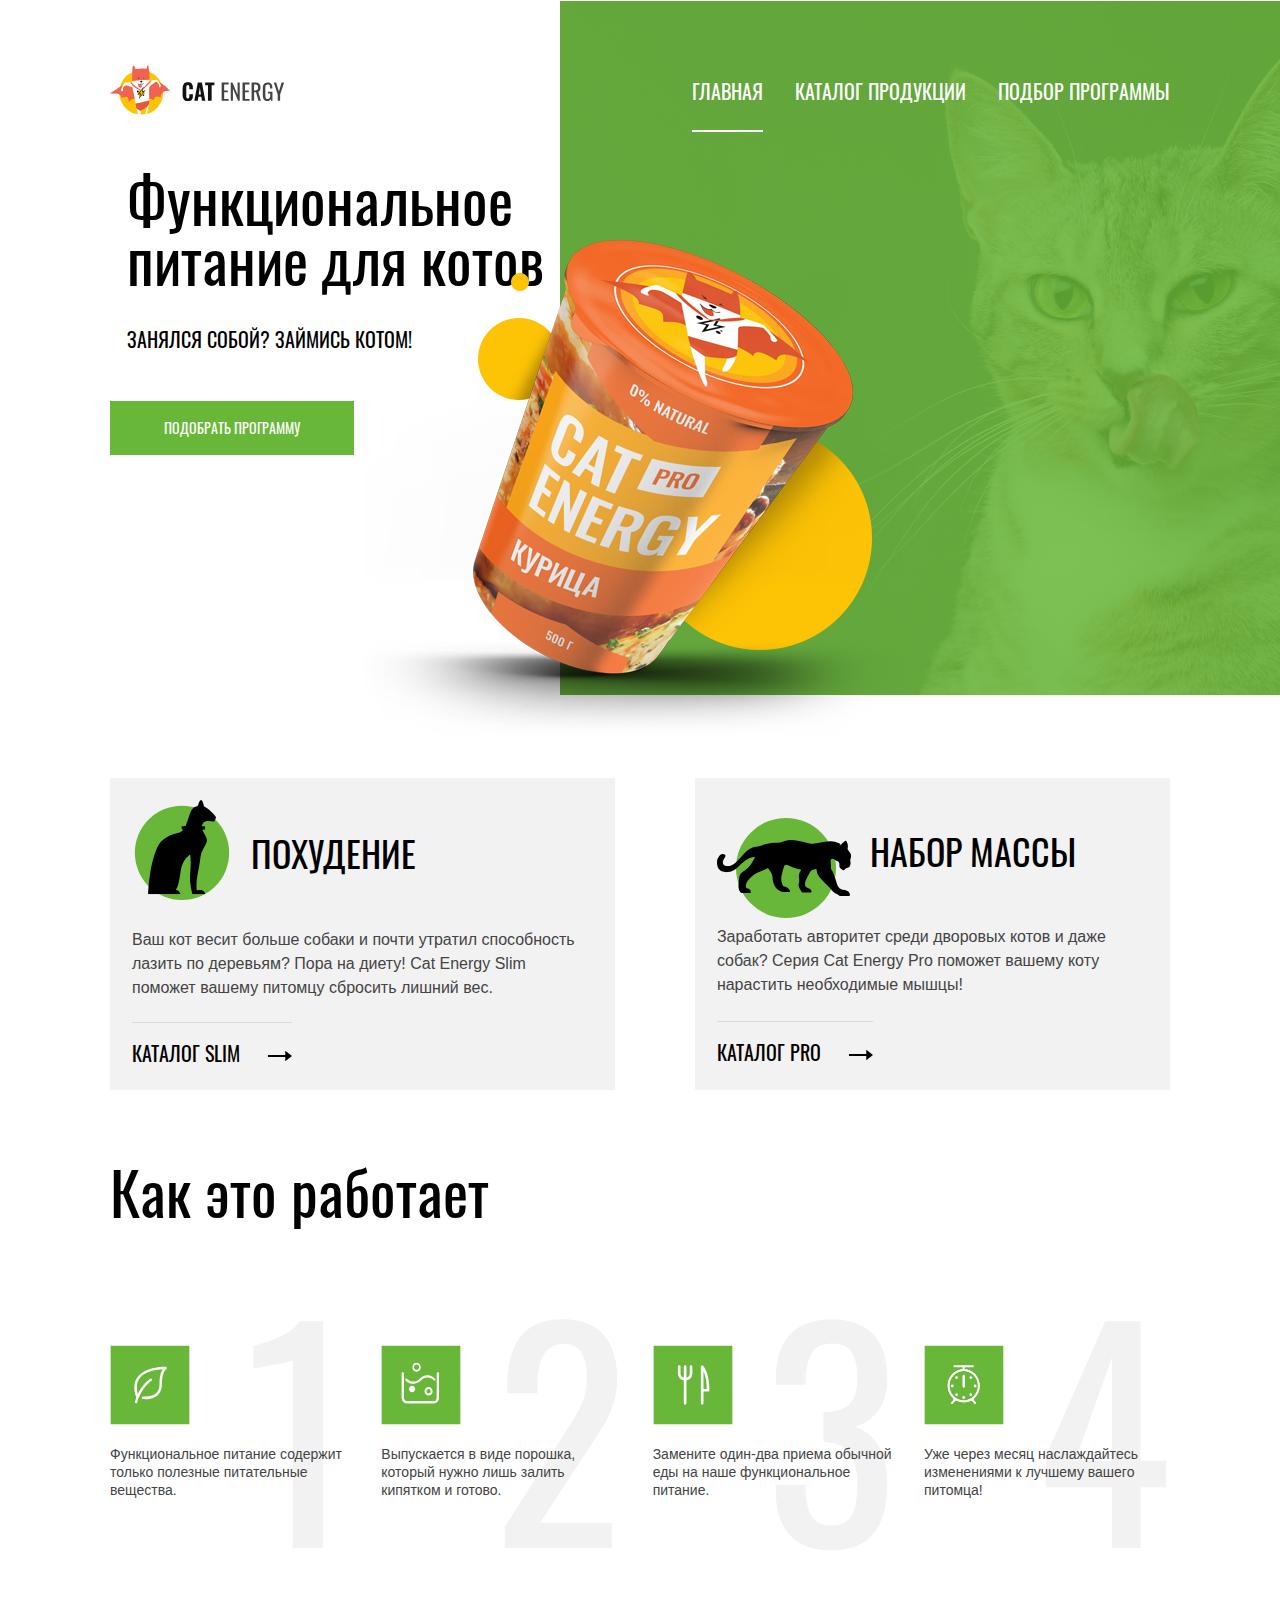
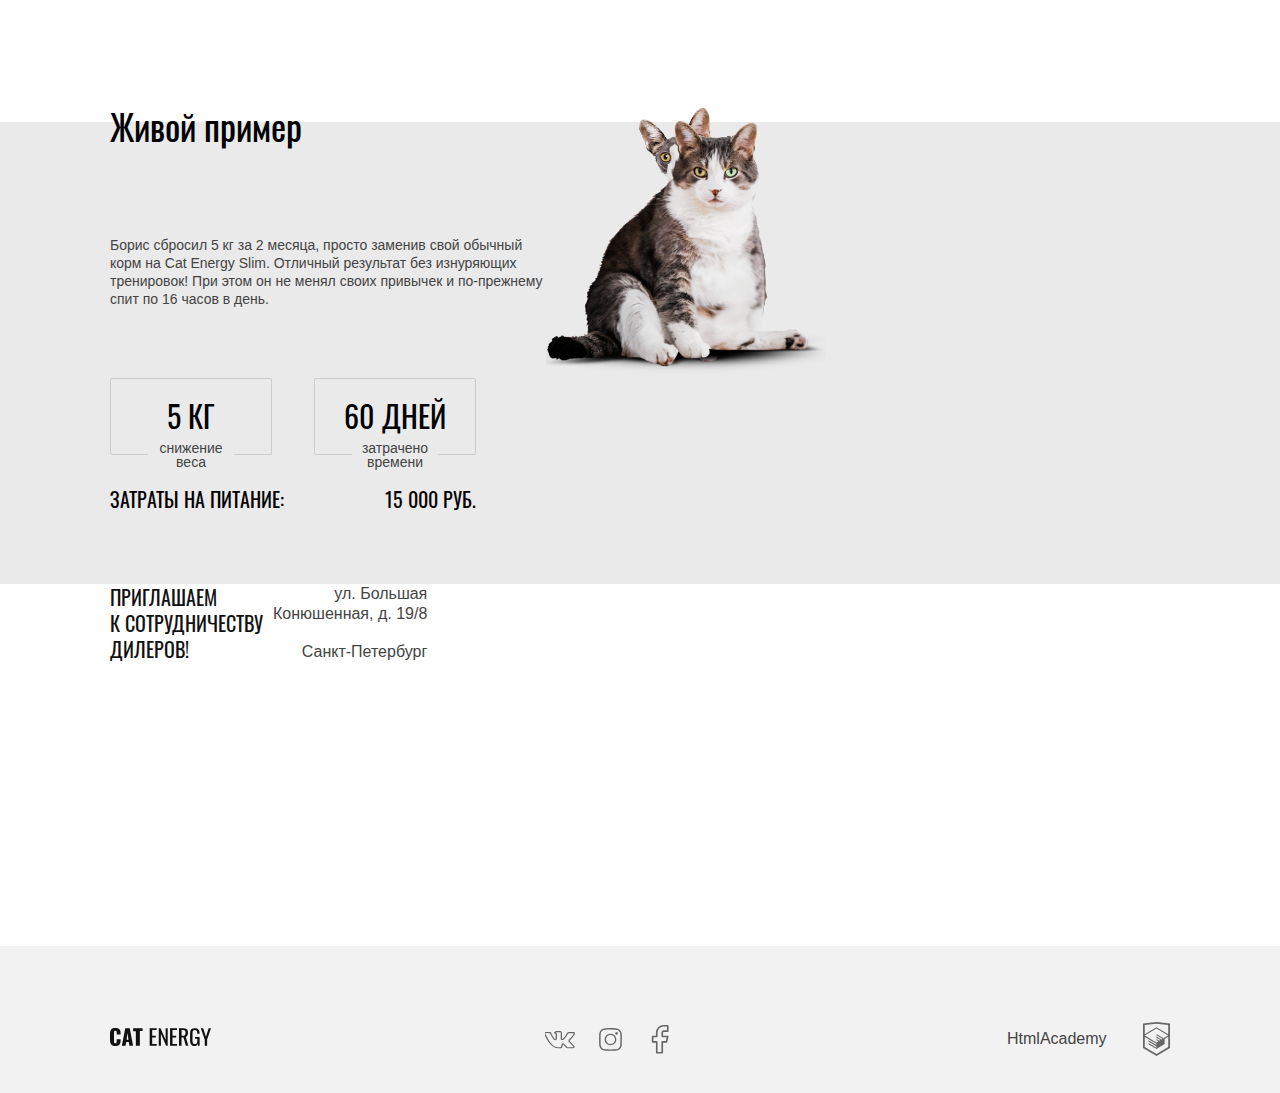
==== index.html @ 2cfa7ec4 "Deploying to gh-pages from @ Mi14ai1/1840617-cat-energy-24@6258a0193c54ea24b00092d7626a5c8c5e562db2 " ====
<!DOCTYPE html><html class="page" lang="ru"><head><meta charset="utf-8"><meta name="viewport" content="width=device-width,initial-scale=1"><title>Главная | Кэт энерджи | HTML Academy</title><link rel="stylesheet" href="./css/style.min.css"></head><body class="page__body"><div class="page__centerer"><header class="header"><nav class="navigation"><div class="navigation__logo-container"><a href="index.html" class="navigation__logo-link" aria-current="page"></a></div><button class="navigation__menu-button" type="button"><span class="visually-hidden">Кнопка вызова меню</span></button><ul class="navigation__list alternative-text-color"><li class="navigation__item"><a class="navigation__link" href="index.html" aria-current="page">Главная</a></li><li class="navigation__item"><a class="navigation__link" href="catalog.html">Каталог продукции</a></li><li class="navigation__item"><a class="navigation__link" href="form.html">Подбор программы</a></li></ul></nav></header></div><main class="main"><h1 class="page__title-hidden visually-hidden">Cat energy</h1><div class="page__centerer"><section class="promo background-promo"><div class="promo__text-container"><h2 class="promo__title">Функциональное<br>питание&nbsp;для&nbsp;котов</h2><p class="promo__text">Занялся собой? Займись котом!</p></div><div class="promo__image-container"><img src="img/promo-chicken.png" alt="Корм для котов со вкусом курицы" class="promo__image"></div><a href="#" class="promo__button button">Подобрать программу</a></section><section class="nutrition-programm"><div class="nutrition-programm__card nutrition-programm__card--slim"><h2 class="nutrition-programm__title">Похудение</h2><p class="nutrition-programm__text">Ваш кот весит больше собаки и&nbsp;почти утратил способность лазить по&nbsp;деревьям? Пора на&nbsp;диету! Cat Energy Slim поможет вашему питомцу сбросить лишний вес.</p><a href="#" class="nutrition-programm__link">Каталог slim</a></div><div class="nutrition-programm__card nutrition-programm__card--fat"><h2 class="nutrition-programm__title">Набор массы</h2><p class="nutrition-programm__text">Заработать авторитет среди дворовых котов и даже собак? Серия Cat Energy Pro поможет вашему коту нарастить необходимые мышцы!</p><a href="#" class="nutrition-programm__link">Каталог Pro</a></div></section><section class="description"><h2 class="description__title">Как это работает</h2><ol class="description__list"><li class="description__item description__item--feed"><p class="description__text">Функциональное питание содержит только полезные питательные вещества.</p></li><li class="description__item description__item--powder"><p class="description__text">Выпускается в&nbsp;виде порошка, который нужно лишь залить кипятком и&nbsp;готово.</p></li><li class="description__item description__item--eating"><p class="description__text">Замените один-два приема обычной еды на&nbsp;наше функциональное питание.</p></li><li class="description__item description__item--timer"><p class="description__text">Уже через месяц наслаждайтесь изменениями к&nbsp;лучшему вашего питомца!</p></li></ol></section></div><section class="example"><div class="page__centerer example__container"><div class="example__facts"><h2 class="example__title">Живой&nbsp;пример</h2><p class="example__text">Борис сбросил 5&nbsp;кг за&nbsp;2&nbsp;месяца, просто заменив свой обычный корм на&nbsp;Cat Energy Slim. Отличный результат без изнуряющих тренировок! При этом он&nbsp;не&nbsp;менял своих привычек и&nbsp;по-прежнему спит по&nbsp;16&nbsp;часов в&nbsp;день.</p><dl class="example__facts-list"><div class="example__item-container example__item-container--mass"><dt class="example__facts-item-explanation example__facts-item-explanation--mass"><span class="example__facts-item-explanation-text">снижение веса</span></dt><dd class="example__facts-item-fact example__facts-item-fact--mass">5 кг</dd></div><div class="example__item-container example__item-container--time"><dt class="example__facts-item-explanation example__facts-item-explanation--time"><span class="example__facts-item-explanation-text">затрачено времени</span></dt><dd class="example__facts-item-fact example__facts-item-fact--time">60 дней</dd></div><div class="example__item-container example__item-container--spending"><dt class="example__facts-item-explanation example__facts-item-explanation--spending">Затраты на&nbsp;питание:</dt><dd class="example__facts-item-fact example__facts-item-fact--spending">15&nbsp;000&nbsp;РУБ.</dd></div></dl></div><div class="slider"><div class="slider__images"><img src="img/cat-fat.png" alt="было" class="slider__image slider__image--was"> <img src="img/cat-skinny.png" alt="стало" class="slider__image slider__image--now"></div><div class="slider__controls-was-now" hidden><span class="slider__controls-text slider__controls-text--was">Было</span><div class="slider__progress"><div class="slider__progress-line"><button type="button" class="slider__button"><span class="visually-hidden">кнопка слайдера</span></button></div></div><span class="slider__controls-text slider__controls-text--now">Стало</span></div></div></div></section><section class="contacts"><div class="page__centerer"><h2 class="visually-hidden">Наш адрес</h2><div class="contacts__text"><p class="contacts__lead-text">приглашаем<br>к&nbsp;сотрудничеству<br>дилеров!</p><p class="contacts__adress">ул. Большая<br>Конюшенная, д. 19/8 <span class="contacts__adress-city">Санкт-Петербург</span></p></div><div class="contacts__map"></div></div></section></main><footer class="footer"><div class="page__centerer footer__container"><div class="footer__logo-container"><a href="index.html" class="footer__logo-link" aria-current="page"><img src="img/logo-words.svg" alt="" class="logo-words"></a></div><div class="social"><a class="social__link social__link--vk" href="https://vk.com/htmlacademy" target="_blank"><img class="social__image" src="../icons/sprite.svg#vkontakte" alt="Мы в Vk"> </a><a class="social__link social__link--instagram" href="https://instagram.com/htmlacademy/" target="_blank"><img class="social__image" src="../icons/sprite.svg#instagram" alt="Мы в instagram"> </a><a class="social__link social__link--facebook" href="https://facebook.com/htmlacademy" target="_blank"><img class="social__image" src="../icons/sprite.svg#facebook" alt="Мы в facebook"></a></div><div class="htmlacademy-logo"><a href="https://htmlacademy.ru/" target="_blank" class="htmlacademy-logo__link">HtmlAcademy</a></div></div></footer></body></html>
---- css/style.min.css ----
@font-face{font-family:"Oswald";font-style:normal;font-weight:400;font-display:swap;src:url(../fonts/oswaldregular.woff2) format("woff2"),url(../fonts/oswaldregular.woff) format("woff")}@font-face{font-family:"Oswald";font-style:normal;font-weight:500;font-display:swap;src:url(../fonts/oswaldmedium.woff2) format("woff2"),url(../fonts/oswaldmedium.woff) format("woff")}:root{--accent-font:"Oswald", "Impact", sans-serif;--main-font:"Arial", "Helvetica", sans-serif}.visually-hidden{position:absolute;transform:scale(0)}.page{font-family:var(--main-font)}.page__body{--scrollbar:calc(100vw - 100%);margin:0}.page__centerer{position:relative;--content-indent:calc(20px + (10vw - 32px) / 4.48);margin-inline:var(--content-indent) calc(var(--content-indent) - var(--scrollbar))}@media (max-width:767.9px){.page__centerer{--content-indent:calc(20px + (10vw - 32px) / 4.48)}}@media (min-width:768px) and (max-width:1279.9px){.page__centerer{--content-indent:30px}}@media (min-width:1280px){.page__centerer{box-sizing:border-box;--content-indent:auto;padding:0 110px;max-width:1440px;margin:0 auto}}.page__form-title{font-family:"Oswald",sans-serif;font-size:36px;line-height:36px;font-weight:400;color:#000;text-align:center;margin:0}@media (min-width:768px) and (max-width:1279.9px){.page__form-title{font-size:60px;line-height:60px;text-align:left}}@media (min-width:1280px){.page__form-title{font-size:60px;line-height:60px;text-align:left}}.button{font-family:var(--accent-font);width:-moz-fit-content;width:fit-content}.button--size_wide{width:100%}.header{position:relative;box-sizing:border-box}@media (max-width:767.9px){.header{background-color:var(--header-background-color-mobile)}}.navigation{display:flex;align-items:center;padding:10px 0}@media (min-width:768px) and (max-width:1279.9px){.navigation{display:flex;justify-content:space-between;flex-wrap:wrap;padding:19px 0 10px}}@media (min-width:1280px){.navigation{padding-top:53px}}.navigation__logo-container{flex:1 0 auto}.navigation__list{position:absolute;top:100%;left:0;color:var(--navigation-text-color);width:100%;flex-direction:column;display:none;list-style:none;margin:0;padding:0;z-index:1}@media (min-width:768px) and (max-width:1279.9px){.navigation__list{position:relative;display:flex;justify-content:space-between;flex-direction:row;max-width:440px}}@media (min-width:1280px){.navigation__list{position:relative;display:flex;justify-content:space-between;flex-direction:row;max-width:478px}}@media (max-width:767.9px){.navigation__logo-link::before{content:"";display:block;background-repeat:no-repeat;width:34px;height:38px;background-image:url(../img/logo-cat.svg)}}@media (min-width:768px) and (max-width:1279.9px){.navigation__logo-link::before{content:"";display:block;background-repeat:no-repeat;background-image:url(../img/cat-logo-tablet.svg);width:174px;height:52px}}@media (min-width:1280px){.navigation__logo-link::before{content:"";display:block;background-repeat:no-repeat;background-image:url(../img/cat-logo-tablet.svg);width:202px;height:59px}}@media (max-width:767.9px){.navigation__logo-link::after{content:"";display:block;width:101px;height:18px;background-image:url(../img/logo-words.svg)}}.navigation__logo-link{display:grid;grid-template-columns:1fr 2fr;box-sizing:border-box;align-items:center;flex-wrap:nowrap;text-decoration:none}@media (min-width:768px) and (max-width:1279.9px){.navigation__logo-link{display:flex;justify-content:space-between;max-width:174px}}@media (min-width:1280px){.navigation__logo-link{display:flex;justify-content:space-between;max-width:202px}}.navigation__menu-button{box-sizing:border-box;width:24px;height:18px;padding:0;margin:0;background-color:transparent;outline:0;border:0}@media (min-width:768px) and (max-width:1279.9px){.navigation__menu-button{display:none}}@media (min-width:1280px){.navigation__menu-button{display:none}}.navigation__menu-button::after,.navigation__menu-button:hover::after{content:url("data:image/svg+xml,%3Csvg width='24' height='18' viewBox='0 0 24 18' xmlns='http://www.w3.org/2000/svg'%3E%3Cpath stroke='%23000' stroke-width='1.5' d='M0 1.25h24M0 9.25h24M0 17.25h24'/%3E%3C/svg%3E");display:block;width:auto;height:auto;border:0;outline:0}.navigation__menu-button:hover+.navigation__list{display:block}.navigation__menu-button:hover::after{content:url("data:image/svg+xml,%3Csvg width='20' height='20' viewBox='0 0 20 20' fill='none' xmlns='http://www.w3.org/2000/svg'%3E%3Cpath transform='scale(.97098 1.0282) rotate(-45 24.51 7.237)' stroke='%23000' stroke-width='1.5' d='M0-.75h24.758'/%3E%3Cpath transform='matrix(.68659 .72705 -.68659 .72705 1 2)' stroke='%23000' stroke-width='1.5' d='M0-.75h24.758'/%3E%3C/svg%3E")}.navigation__item{box-sizing:border-box;background-color:#fff;border-top:1px solid;border-color:#e6e6e6;color:inherit}@media (min-width:1280px){.navigation__item{border-color:transparent;background-color:transparent}}@media (min-width:768px) and (max-width:1279.9px){.navigation__item{border-color:transparent;background-color:transparent}}@media (min-width:767.9px){.navigation__item [aria-current=page]{border-bottom:2px solid var(--menu-line-color)}}.navigation__link{display:block;font-family:"Oswald",sans-serif;font-size:20px;line-height:20px;font-weight:500;text-transform:uppercase;text-align:center;text-decoration:none;color:inherit;padding-top:22px;padding-bottom:24px}@media (min-width:768px) and (max-width:1279.9px){.navigation__link{font-size:18px;line-height:24px;font-weight:400}}@media (min-width:1280px){.navigation__link{font-size:20px;line-height:30px;font-weight:400}}.promo{position:relative;display:flex;flex-direction:column;box-sizing:border-box;text-align:center;padding-top:27px;min-height:420px}@media (min-width:768px) and (max-width:1279.9px){.promo{min-height:790px;padding-top:40px}}@media (min-width:1280px){.promo{gap:52px;text-align:left;color:#000;height:100%;min-height:636px;padding-bottom:82px;margin:0}}.promo__text-container{display:flex;flex-direction:column;gap:25px;padding:0 17px}@media (min-width:768px) and (max-width:1279.9px){.promo__text-container{gap:41px}}@media (min-width:1280px){.promo__text-container{gap:40px}}.promo__title{font-family:"Oswald",sans-serif;font-size:36px;line-height:36px;font-weight:400;color:#fff;margin:0}@media (min-width:768px) and (max-width:1279.9px){.promo__title{font-size:60px;line-height:60px;text-align:start;color:#000}}@media (min-width:1280px){.promo__title{font-size:60px;line-height:60px;text-align:start;color:#000}}.promo__text{font-family:"Oswald",sans-serif;font-size:14px;line-height:14px;font-weight:400;text-transform:uppercase;color:#fff;margin:0}@media (min-width:768px) and (max-width:1279.9px){.promo__text{font-size:20px;line-height:20px;text-align:start;color:#000}}@media (min-width:1280px){.promo__text{font-size:20px;line-height:20px;text-align:start;color:#000}}.promo__image-container{position:absolute;bottom:40px;left:50%;width:280px;transform:translateX(-50%);z-index:0}@media (min-width:768px) and (max-width:1279.9px){.promo__image-container{width:709px}}@media (min-width:1280px){.promo__image-container{width:552px}}.promo__image{display:block;width:100%;height:100%}.promo__button{position:absolute;bottom:0;display:block;box-sizing:border-box;font-family:"Oswald",sans-serif;font-size:14px;line-height:18px;font-weight:400;text-decoration:none;text-transform:uppercase;color:var(--button-text-color);width:100%;padding:7px;background-color:var(--button-color)}@media (min-width:768px) and (max-width:1279.9px){.promo__button{display:flex;justify-content:center;align-items:center;font-size:20px;line-height:20px;max-width:244px;min-height:54px;padding:0;top:270px;left:120px;bottom:100%}}@media (min-width:1280px){.promo__button{position:relative;display:flex;justify-content:center;align-items:center;max-width:244px;min-height:54px;padding:0}}@media (max-width:1280px){.footer{background-color:var(--footer-background-color)}}.footer__container{display:flex;flex-direction:column;justify-content:space-between;min-height:236px;padding-top:39px}@media (min-width:767.9px){.footer__container{flex-direction:row;align-items:center;flex-wrap:nowrap;min-height:147px}}@media (min-width:1280px){.footer__container{background-color:var(--footer-background-color)}}.footer__logo-container{align-self:center;flex-grow:1}@media (min-width:767.9px){.footer__logo-container{flex-grow:0}}.nutrition-programm{display:flex;flex-direction:column;gap:20px;padding-bottom:20px}@media (min-width:768px) and (max-width:1279.9px){.nutrition-programm{padding-bottom:49px}}@media (min-width:1280px){.nutrition-programm{display:flex;flex-direction:row;gap:80px;padding-bottom:71px}}.nutrition-programm__card{display:flex;flex-wrap:wrap;column-gap:19px;row-gap:22px;align-items:center;box-sizing:border-box;background-color:#f2f2f2;padding:22px}@media (min-width:768px) and (max-width:1279.9px){.nutrition-programm__card{display:grid;grid-template-columns:1fr 270px}}@media (min-width:1280px){.nutrition-programm__card{max-width:570px;margin:0}}.nutrition-programm__card--slim::before{content:url(../icons/sprite.svg#cat-slim);display:block;width:50px;height:53px}@media (min-width:768px) and (max-width:1279.9px){.nutrition-programm__card--slim::before{grid-area:1/2/3/3;justify-self:center;width:200px;height:211px}}@media (min-width:1280px){.nutrition-programm__card--slim::before{width:100px;height:106px}}.nutrition-programm__card--fat::before{content:url(../icons/sprite.svg#cat-muscle);display:block;width:67px;height:50px}@media (min-width:768px) and (max-width:1279.9px){.nutrition-programm__card--fat::before{grid-area:1/2/3/3;justify-self:center;width:268px;height:200px}}@media (min-width:1280px){.nutrition-programm__card--fat::before{width:134px;height:100px}}.nutrition-programm__title{font-family:"Oswald",sans-serif;font-size:24px;line-height:37px;font-weight:400;color:#000;text-transform:uppercase;text-align:center;margin:0}@media (min-width:768px) and (max-width:1279.9px){.nutrition-programm__title{font-size:36px;line-height:36px;text-align:start}}@media (min-width:1280px){.nutrition-programm__title{font-size:36px;line-height:36px;text-align:start}}.nutrition-programm__text{font-family:"Arial",sans-serif;font-size:14px;line-height:18px;font-weight:400;color:var(--base-font-color);margin:0}@media (min-width:768px) and (max-width:1279.9px){.nutrition-programm__text{font-size:16px;line-height:24px;text-align:start}}@media (min-width:1280px){.nutrition-programm__text{font-size:16px;line-height:24px;text-align:start}}.nutrition-programm__link{display:block;font-family:"Oswald",sans-serif;font-size:16px;line-height:16px;font-weight:400;color:#000;text-transform:uppercase;text-decoration:none;border-top:1px solid #d9d9d9;padding-top:15px}@media (min-width:768px) and (max-width:1279.9px){.nutrition-programm__link{font-size:20px;line-height:30px;text-align:start}}@media (min-width:1280px){.nutrition-programm__link{font-size:20px;line-height:30px;text-align:start}}.nutrition-programm__link::after{content:url("data:image/svg+xml,%3Csvg width='24' height='12' viewBox='0 0 24 12' fill='none' xmlns='http://www.w3.org/2000/svg'%3E%3Cline y1='6' x2='18' y2='6' stroke='black' stroke-width='2'/%3E%3Cpath d='M24 6L17.25 11.1962L17.25 0.803848L24 6Z' fill='black'/%3E%3C/svg%3E%0A");display:inline-block;width:24px;height:12px;margin-left:15px}@media (min-width:768px) and (max-width:1279.9px){.nutrition-programm__link::after{margin-left:25px}}@media (min-width:1280px){.nutrition-programm__link::after{margin-left:28px}}.description{padding-bottom:49px}@media (min-width:768px) and (max-width:1279.9px){.description{padding-bottom:60px;border-bottom:1px solid var(--line-after-description-color)}}.description__title{font-family:"Oswald",sans-serif;font-size:36px;line-height:40px;font-weight:400;color:#000;text-align:start;margin:0 0 40px}@media (min-width:767.9px){.description__title{margin-bottom:61px;font-size:60px;line-height:60px}}.description__item{position:relative;display:flex;align-items:center;gap:20px}@media (min-width:767.9px){.description__item{flex-direction:column;align-items:start;justify-content:center;min-height:280px}}@media (min-width:768px) and (max-width:1279.9px){.description__item{max-width:197px}}@media (min-width:1280px){.description__item{max-width:246px}}.description__item::before{content:"";display:block;flex-shrink:0;width:60px;height:60px;background-repeat:no-repeat;background-size:cover}@media (min-width:767.9px){.description__item::before{width:80px;height:80px}}.description__item--feed::before{background-image:url(../icons/sprite.svg#nutrients)}.description__item--powder::before{background-image:url(../icons/sprite.svg#powder)}.description__item--eating::before{background-image:url(../icons/sprite.svg#eating)}.description__item--timer::before{background-image:url(../icons/sprite.svg#timer)}.description__text{font-family:"Arial",sans-serif;font-size:14px;line-height:18px;margin:0;color:var(--base-font-color)}@media (min-width:768px) and (max-width:1279.9px){.description__text{font-size:16px;line-height:24px}}.description__list{display:flex;flex-direction:column;gap:20px;margin:0;padding:0;list-style:none;counter-reset:section}@media (min-width:768px) and (max-width:1279.9px){.description__list{flex-direction:row;flex-wrap:wrap;column-gap:137px;row-gap:90px}}@media (min-width:1280px){.description__list{flex-direction:row;flex-wrap:wrap;justify-content:space-between}}@media (min-width:767.9px){.description__item::after{counter-increment:section;content:counter(section);position:absolute;z-index:-1;right:0;bottom:0;font-family:"Oswald",sans-serif;font-size:280px;line-height:280px;font-weight:400;color:var(--description-numders-color)}}.example{position:relative;padding-top:25px}.example::after{content:"";display:block;position:absolute;bottom:0;left:0;z-index:-1;width:100%;height:100%}@media (max-width:1280px){.example::after{background-color:var(--example-background-color)}}@media (min-width:767.9px){.example::after{height:462px}}.example__container::after{content:"";display:block;position:absolute;bottom:0;left:0;z-index:-1;width:100%;height:100%}@media (min-width:1280px){.example__container::after{background-color:var(--example-background-color)}}@media (min-width:767.9px){.example__container::after{height:462px}}.example__container{display:flex;flex-direction:column}@media (min-width:1280px){.example__container{flex-direction:row;padding-top:70px}}.example__facts{display:flex;flex-direction:column;gap:20px}@media (min-width:768px) and (max-width:1279.9px){.example__facts{gap:54px}}@media (min-width:1280px){.example__facts{gap:70px;max-width:436px;margin-bottom:75px}}.example__title{font-family:"Oswald",serif;font-weight:400;font-size:36px;line-height:40px;color:#000;padding-bottom:20px;margin:0}.example__text{font-family:"Arial",serif;font-weight:400;font-size:14px;line-height:18px;color:var(--base-font-color);margin:0}.example__facts-list{display:grid;grid-template-columns:1fr 1fr;row-gap:34px;margin:0}@media (min-width:768px) and (max-width:1279.9px){.example__facts-list{display:flex;column-gap:42px;row-gap:9px}}@media (min-width:1280px){.example__facts-list{max-width:366px}}.example__item-container{position:relative;display:flex;justify-content:center}@media (min-width:1280px){.example__item-container--mass{justify-self:start}.example__item-container--time{justify-self:end}}.example__item-container--spending{grid-column:1/-1}@media (min-width:768px) and (max-width:1279.9px){.example__item-container--spending{display:flex;flex-direction:column;flex-grow:1}}@media (min-width:1280px){.example__item-container--spending{display:flex;flex-direction:row;justify-content:space-between}}.example__facts-item-fact{font-family:"Oswald",sans-serif;font-size:24px;line-height:24px;color:#000;text-transform:uppercase;margin:0}@media (min-width:767.9px){.example__facts-item-fact{font-size:30px;line-height:37px}}.example__facts-item-explanation{position:relative;box-sizing:border-box;font-family:"Arial",sans-serif;font-size:12px;line-height:12px;color:var(--base-font-color);text-transform:lowercase;white-space:pre-wrap;text-align:center;margin:0}@media (min-width:767.9px){.example__facts-item-explanation{font-size:14px;line-height:14px}}.example__facts-item-explanation-text{position:absolute;display:inline-block;width:80px;padding:3px;background-color:var(--explanation-text-bgcolor);bottom:0;transform:translate(-50%,50%)}@media (min-width:768px) and (max-width:1279.9px){.example__facts-item-explanation-text{background-color:var(--explanation-middle-text-bgcolor)}}.example__facts-item-fact--mass,.example__facts-item-fact--time{position:absolute;top:0;transform:translateY(50%)}.example__facts-item-explanation--mass::before,.example__facts-item-explanation--time::before{content:"";display:block;width:124px;height:56px;border-radius:2px;box-shadow:inset 0 0 0 1px var(--fact-border-color)}@media (min-width:767.9px){.example__facts-item-explanation--mass::before,.example__facts-item-explanation--time::before{width:162px;height:77px}}.example__facts-item-explanation--spending,.example__facts-item-fact--spending{font-family:"Oswald",sans-serif;font-size:14px;line-height:20px;color:#000;text-transform:uppercase}@media (min-width:767.9px){.example__facts-item-explanation--spending,.example__facts-item-fact--spending{font-size:20px}}@media (min-width:768px) and (max-width:1279.9px){.example__facts-item-explanation--spending,.example__facts-item-fact--spending{text-align:end}}.slider{max-width:280px}.slider__images{position:relative}.slider__image{left:0;width:100%}.slider__image--was{position:absolute;bottom:0;left:0;z-index:1;height:100%;width:100%;object-fit:cover;object-position:33%}.contacts{position:relative}.contacts__text{display:flex;justify-content:space-between}@media (min-width:1280px){.contacts__text{position:absolute;max-width:565px}}.contacts__adress{font-family:"Arial",sans-serif;font-size:14px;line-height:20px;color:var(--base-font-color);margin:0}@media (min-width:767.9px){.contacts__adress{display:flex;flex-direction:column;justify-content:space-between;font-size:16px;line-height:20px;text-align:right}}.contacts__lead-text{font-family:"Oswald",sans-serif;font-size:16px;line-height:20px;color:#111;text-transform:uppercase;margin:0;padding-right:10px}@media (min-width:767.9px){.contacts__lead-text{font-size:20px;line-height:26px}}.contacts__map{min-height:362px}@media (min-width:768px) and (max-width:1279.9px){.contacts__map{min-height:400px}}.products-list{display:grid;grid-template-columns:repeat(auto-fill,minmax(245px,1fr));column-gap:40px;row-gap:25px;padding:41px 0 0;margin:0;list-style:none}@media (min-width:767.9px){.products-list{padding-top:165px}}@media (min-width:768px) and (max-width:1279.9px){.products-list{column-gap:60px}}@media (min-width:1280px){.products-list{column-gap:80px}}.show-more{position:relative;display:flex;flex-direction:column;justify-content:space-between;font-family:"Oswald",sans-serif;font-weight:400;text-align:center;padding:78px 0 25px;border-top:1px solid #ebebeb}@media (min-width:767.9px){.show-more{border:1px solid #f2f2f2}}@media (min-width:768px) and (max-width:1279.9px){.show-more{box-sizing:border-box;width:100%;max-width:324px;min-height:429px;padding:161px 30px 41px}}@media (min-width:1280px){.show-more{max-width:245px}}.show-more__important-text{font-size:16px;line-height:20px;color:#111;margin:0}.show-more__regular-text{flex-grow:1;font-family:"Arial",sans-serif;font-size:12px;line-height:16px;color:var(--base-font-color);margin:0}.show-more__button{display:block;font-size:16px;line-height:20px;color:var(--base-font-color);text-decoration:none;text-transform:uppercase;background-color:#f2f2f2;padding:10px;margin:0}.show-more::before{content:url("data:image/svg+xml,%3Csvg width='30' height='30' viewBox='0 0 30 30' fill='none' xmlns='http://www.w3.org/2000/svg'%3E%3Cpath stroke='%23D3D3D3' stroke-width='2' d='M15 0v30M30 15H0'/%3E%3C/svg%3E");position:absolute;top:0;left:50%;transform:translate(-50%,50%);display:block;width:30px;height:30px}@media (min-width:768px) and (max-width:1279.9px){.show-more::before{width:60px;height:60px}}.additional{--line-color:#68b738}@media (max-width:767.9px){.additional{border-top:1px solid #ebebeb}}@media (min-width:1280px){.additional{display:grid;grid-template-columns:1fr 245px;gap:79px;align-items:center}}.additional__products-list{display:flex;flex-direction:column;margin:0;list-style:none;padding:0}@media (min-width:1280px){.additional__products-list{flex-grow:1}}.additional__title{display:flex;align-items:center;font-family:"Oswald",sans-serif;font-size:24px;line-height:24px;font-weight:400;text-align:left;white-space:nowrap;margin:0}@media (min-width:768px) and (max-width:1279.9px){.additional__title{position:relative;margin-left:0;padding-left:67px}}@media (min-width:1280px){.additional__title{grid-column:1/-1}}.additional__title::after{content:"";display:block;width:100%;height:2px;background-color:var(--line-color);margin-left:22px}@media (min-width:768px) and (max-width:1279.9px){.additional__title::after{margin-left:35px}}@media (min-width:1280px){.additional__title::after{margin-left:35px}}.additional__title::before{content:"";display:block;width:0;height:0;background-color:var(--line-color);margin-right:0}@media (min-width:768px) and (max-width:1279.9px){.additional__title::before{height:2px;width:30px;margin-right:37px}}@media (min-width:1280px){.additional__title::before{height:2px;width:70px;margin-right:40px}}.additional__item{display:grid;grid-template-columns:repeat(2,1fr);align-items:center;gap:38px;padding-top:13px;border-top:1px solid #cdcdcd}@media (min-width:1280px){.additional__item{grid-template-columns:repeat(4,1fr);padding-top:15px;padding-bottom:17px}}.additional__item:last-child{border-bottom:1px solid #cdcdcd}.additional__item-name{grid-column:1/-1;font-family:"Oswald",sans-serif;font-size:16px;line-height:16px;text-transform:uppercase;text-align:start;color:#222}@media (min-width:1280px){.additional__item-name{grid-column:1/2;margin:0}}.additional__item-price,.additional__item-unit{font-family:"Arial",sans-serif;font-size:14px;line-height:14px;color:var(--base-font-color)}@media (min-width:1280px){.additional__item-price,.additional__item-unit{margin:0}}.additional__item-price{text-align:right}.additional__item-order-button{grid-column:1/-1;font-family:"Oswald",sans-serif;font-size:16px;line-height:20px;text-transform:uppercase;color:var(--button-text-color);text-decoration:none;text-align:center;padding:10px;background-color:var(--button-color)}@media (min-width:1280px){.additional__item-order-button{grid-column:4/5;margin:0}}.ad{position:relative;display:flex;flex-direction:column;justify-content:end;box-sizing:border-box;background:url(../img/gift.jpg);background-size:cover;height:290px;padding:0 25px 43px}@media (min-width:490px){.ad{flex-direction:row;align-items:center;padding-right:124px}}@media (min-width:1280px){.ad{flex-direction:column;padding:0 10px 43px}}.ad::before{content:url("data:image/svg+xml,%3Csvg xmlns='http://www.w3.org/2000/svg' width='78' height='80' viewBox='0 0 78 80' fill='none'%3E%3Cpath d='M64.016 34.713H14.03c-1.754 0-3.182-1.418-3.182-3.16v-9.469c0-1.742 1.428-3.16 3.182-3.16h49.984c1.754 0 3.18 1.418 3.18 3.16v9.469c0 1.742-1.426 3.16-3.18 3.16ZM14.03 21.346a.751.751 0 0 0-.744.738v9.469c0 .407.334.738.744.738h49.984c.41 0 .743-.331.743-.738v-9.469a.75.75 0 0 0-.743-.738H14.03Z' fill='%23fff'/%3E%3Cpath d='M57.045 67.149H20.999c-3.377 0-6.125-2.73-6.125-6.086V33.502c0-.669.546-1.212 1.219-1.212s1.219.543 1.219 1.212v27.56c0 2.021 1.654 3.665 3.687 3.665h36.046c2.032 0 3.686-1.644 3.686-3.664V33.502c0-.669.546-1.212 1.219-1.212.672 0 1.218.543 1.218 1.212v27.56c0 3.357-2.747 6.087-6.123 6.087Z' fill='%23fff'/%3E%3Cpath d='M39.023 67.149a1.215 1.215 0 0 1-1.22-1.211V33.502c0-.669.547-1.212 1.22-1.212.672 0 1.218.543 1.218 1.212v32.435c0 .67-.545 1.212-1.218 1.212ZM23.811 21.341c-3.814-2.054-5.238-6.808-3.173-10.6 2.064-3.789 6.848-5.204 10.665-3.154 5.814 3.13 8.954 11.86 9.084 12.23l-2.3.804c-.029-.083-2.961-8.222-7.944-10.904-2.635-1.415-5.937-.438-7.36 2.177-1.426 2.618-.444 5.9 2.19 7.318l-1.162 2.13Z' fill='%23fff'/%3E%3Cpath d='m54.231 21.341-1.16-2.13a5.376 5.376 0 0 0 2.622-3.207 5.327 5.327 0 0 0-.431-4.109 5.382 5.382 0 0 0-3.226-2.604 5.426 5.426 0 0 0-4.134.426c-4.982 2.682-7.915 10.82-7.944 10.903l-2.3-.803c.131-.37 3.27-9.101 9.084-12.23a7.859 7.859 0 0 1 5.99-.617 7.8 7.8 0 0 1 4.674 3.771 7.72 7.72 0 0 1 .623 5.953 7.788 7.788 0 0 1-3.798 4.647ZM61.95 50.931H16.093a1.215 1.215 0 0 1-1.219-1.21c0-.67.546-1.212 1.219-1.212H61.95c.672 0 1.218.543 1.218 1.211 0 .669-.545 1.211-1.218 1.211Z' fill='%23fff'/%3E%3C/svg%3E");position:absolute;top:0;left:50%;transform:translate(-50%,50%);display:block;width:78px;height:80px}@media (min-width:768px) and (max-width:1279.9px){.ad::before{top:50%;left:0;transform:translate(100%,-50%)}}@media (min-width:1280px){.ad::before{top:0;left:50%;transform:translate(-50%,50%)}}.ad__text{font-family:"Arial",sans-serif;font-size:16px;line-height:20px;color:#fff;text-align:center;margin:0}@media (min-width:768px) and (max-width:1279.9px){.ad__text{text-align:start}}@media (min-width:1280px){.ad__text{text-align:center}}.form-cat-program{display:flex;flex-direction:column;gap:26px;padding:39px 0 0;--mark-border-color:#cdcdcd}@media (min-width:1280px){.form-cat-program{display:grid;grid-template-columns:1fr 1fr;column-gap:61px;row-gap:61px}}.form-cat-program__button{font-family:"Oswald",sans-serif;font-size:16px;line-height:20px;font-weight:400;text-transform:uppercase;color:var(--button-text-color);border:0;padding:10px;background-color:var(--button-color);max-width:558px}.form-cat-program__comment{box-sizing:border-box;width:100%;min-height:150px;padding:10px 19px;border:1px solid var(--input-border-color)}.form-cat-program__comment::placeholder{font-family:"Oswald",sans-serif;font-size:16px;line-height:18px;font-weight:400;color:var(--base-font-color);text-transform:uppercase}.request-to-user{font-family:"Oswald",sans-serif;font-size:14px;line-height:18px;font-weight:400;color:#000;margin:0}@media (min-width:768px) and (max-width:1279.9px){.request-to-user{font-size:20px;line-height:30px}}.product-card{display:grid;grid-template-columns:1fr 1fr;row-gap:13px;padding:19px 0;border-top:1px solid #ebebeb}@media (min-width:767.9px){.product-card{position:relative;display:flex;flex-direction:column;box-sizing:border-box;width:100%;min-height:430px;row-gap:33px}}@media (min-width:768px) and (max-width:1279.9px){.product-card{max-width:324px;padding:161px 36px 39px;border:0;background-color:#f2f2f2}}@media (min-width:1280px){.product-card{max-width:245px;padding:161px 36px 39px;border:0;background-color:#f2f2f2}}@media (min-width:768px) and (max-width:1279.9px){.product-card__item-name,.product-card__item-value{font-size:16px;padding:9px 0;border-bottom:1px solid #cdcdcd}}@media (min-width:1280px){.product-card__item-name,.product-card__item-value{font-size:16px;padding:9px 0;border-bottom:1px solid #cdcdcd}}.product-card__text{display:grid;grid-template-columns:1fr 1fr;align-items:center;font-family:"Arial",sans-serif;font-size:12px;line-height:16px;color:var(--base-font-color)}.product-card__button{grid-column:1/-1;box-sizing:border-box;font-family:"Oswald",sans-serif;font-size:16px;line-height:20px;text-transform:uppercase;color:var(--button-text-color);text-decoration:none;text-align:center;align-self:end;min-height:40px;width:100%;background-color:var(--button-color);padding:10px}.product-card__item-value{text-align:right}.product-card__title{grid-column:1/-1;font-family:"Oswald",sans-serif;font-size:16px;font-weight:400;line-height:20px;text-align:left;text-transform:uppercase;color:#222}@media (max-width:767.9px){.product-card__title{padding-right:60px}}@media (min-width:768px) and (max-width:1279.9px){.product-card__title{font-size:20px;line-height:24px;text-align:center;color:#222;padding:0 40px}}@media (min-width:1280px){.product-card__title{font-size:20px;line-height:24px;text-align:center;color:#222;padding:0 10px}}.product-card:first-child{border-top:transparent}.product-card__image{display:block;width:140px;height:100%;object-fit:contain}@media (min-width:768px) and (max-width:1279.9px){.product-card__image{position:absolute;bottom:100%;left:50%;transform:translate(-50%,50%);width:168px;height:200px}}@media (min-width:1280px){.product-card__image{position:absolute;bottom:100%;left:50%;transform:translate(-50%,50%);width:168px;height:200px}}.inputs-group{display:flex;flex-direction:column;flex-wrap:wrap;gap:20px;box-sizing:border-box;margin:0;padding:0;border:0}@media (min-width:768px) and (max-width:1279.9px){.inputs-group{width:100%}.inputs-group.inputs-group--type_contacts{border:transparent}}@media (min-width:1280px){.inputs-group.inputs-group--type_contacts{grid-column:1/-1;flex-direction:row;justify-content:space-between;gap:78px}}.inputs-group.inputs-group--type_program{position:relative;margin:0}@media (min-width:767.9px){.inputs-group.inputs-group--type_program{border:1px solid var(--input-border-color);padding-left:28px}}@media (min-width:768px) and (max-width:1279.9px){.inputs-group.inputs-group--type_program{grid-column:1/-1}}@media (min-width:1280px){.inputs-group.inputs-group--type_program{grid-column:2/3}}@media (min-width:768px) and (max-width:1279.9px){.inputs-group.inputs-group--type_additionals{display:grid;grid-template-columns:1fr 1fr;row-gap:32px;border:transparent}}@media (min-width:1280px){.inputs-group.inputs-group--type_additionals{grid-column:1/-1;display:flex;flex-direction:row;justify-content:space-between}}@media (min-width:768px) and (max-width:1279.9px){.inputs-group.inputs-group--type_cat{border-color:transparent}}@media (min-width:1280px){.inputs-group.inputs-group--type_cat{grid-column:1/2}}.inputs-group__input-label--email,.inputs-group__input-label--phone{position:relative}.inputs-group__input-label--email::after,.inputs-group__input-label--phone::after{content:"";position:absolute;right:20px;display:block;width:18px;height:13px;background-image:url("data:image/svg+xml,%3Csvg width='19' height='14' viewBox='0 0 19 14' fill='none' xmlns='http://www.w3.org/2000/svg'%3E%3Cpath stroke='%23222' stroke-width='1.3' d='M1.19 6v8M18.19 6v8M.54 13.35h18M.54 1.35h18M17.89 3.182 9.54 9.677 1.19 3.182V1.65h16.7v1.532Z'/%3E%3C/svg%3E");background-repeat:no-repeat;background-position:50% 50%}.inputs-group__input-label--phone::after{width:20px;height:20px;background-image:url("data:image/svg+xml,%3Csvg width='20' height='20' viewBox='0 0 20 20' fill='none' xmlns='http://www.w3.org/2000/svg'%3E%3Cg clip-path='url(%23a)' fill='%23000'%3E%3Cpath d='M17.756 9.4H9.618v1.2h8.138l-2.01 2.1.861.9 2.968-3.1a.772.772 0 0 0 0-.9l-2.968-3.1-.861.9 2.01 2ZM8.374 19.4v-6.2a.663.663 0 0 0-.18-.411.611.611 0 0 0-.395-.189H3.587c.005.317.127.619.342.843.214.224.503.352.806.357H7.13v5H3.587a1.645 1.645 0 0 1-.669-.095 1.7 1.7 0 0 1-.581-.357 1.785 1.785 0 0 1-.405-.565 1.854 1.854 0 0 1-.164-.683v-14c-.008-.463.158-.91.462-1.247A1.664 1.664 0 0 1 3.395 1.3H7.13v5H4.831a1.144 1.144 0 0 0-.807.357 1.247 1.247 0 0 0-.342.843h4.213a.611.611 0 0 0 .394-.189.663.663 0 0 0 .18-.411V.6a.864.864 0 0 0-.251-.402A.808.808 0 0 0 7.799 0H3.587A2.762 2.762 0 0 0 2.48.19a2.856 2.856 0 0 0-.953.617 3 3 0 0 0-.653.952A3.111 3.111 0 0 0 .619 2.9v13.9c-.028.398.023.797.15 1.173.128.376.328.72.589 1.011.26.292.576.523.927.68.35.158.728.238 1.11.236H7.8a.46.46 0 0 0 .402-.106.497.497 0 0 0 .173-.394Z'/%3E%3C/g%3E%3Cdefs%3E%3CclipPath id='a'%3E%3Cpath fill='%23fff' transform='translate(.619)' d='M0 0h19.148v20H0z'/%3E%3C/clipPath%3E%3C/defs%3E%3C/svg%3E")}.inputs-group__input-label{display:flex;flex-direction:row;flex-wrap:nowrap;align-items:center;gap:13px;flex-shrink:0;flex-grow:1;font-family:"Oswald",sans-serif;font-size:16px;line-height:18px;font-weight:400;text-transform:uppercase;color:var(--base-font-color);white-space:nowrap}@media (min-width:768px) and (max-width:1279.9px){.inputs-group__input-label{font-size:20px;line-height:30px}}.inputs-group__input{flex-grow:1;font-family:"Oswald",sans-serif;font-size:16px;line-height:18px;font-weight:400;color:var(--base-font-color);text-transform:uppercase;min-height:46px;outline:0;border:1px solid var(--input-border-color);padding:0 15px;overflow:hidden;-webkit-appearance:none;appearance:none}@media (min-width:768px) and (max-width:1279.9px){.inputs-group__input{font-size:20px;line-height:30px}}.inputs-group__input::-webkit-inner-spin-button,.inputs-group__input::-webkit-outer-spin-button{-webkit-appearance:none;appearance:none;margin:0}.inputs-group__input-radio:checked+.inputs-group__input-label::before{content:"";display:block;width:30px;height:30px;background:url("data:image/svg+xml,%3Csvg width='14' height='15' viewBox='0 0 14 15' fill='none' xmlns='http://www.w3.org/2000/svg'%3E%3Cellipse cx='7' cy='7.274' rx='6.75' ry='6.773' fill='%2368B738'/%3E%3C/svg%3E") no-repeat 50% 50%;box-shadow:inset 0 0 0 1px var(--mark-border-color)}.inputs-group__input-radio~.inputs-group__input-label::before{content:"";display:block;border-radius:50%;width:30px;height:30px;box-shadow:inset 0 0 0 1px var(--mark-border-color)}.inputs-group__input-checkbox:checked+.inputs-group__input-label::before{content:"";display:block;width:30px;height:30px;background:url("data:image/svg+xml,%3Csvg width='19' height='15' viewBox='0 0 19 15' fill='none' xmlns='http://www.w3.org/2000/svg'%3E%3Cpath d='M7 11.718 1.3 5.27.25 6.457 7 14.094 18.25 1.366 17.2.094 7 11.718Z' fill='%2368B738'/%3E%3C/svg%3E") no-repeat 50% 50%;box-shadow:inset 0 0 0 1px var(--mark-border-color)}.inputs-group__input-checkbox~.inputs-group__input-label::before{content:"";display:block;width:30px;height:30px;box-shadow:inset 0 0 0 1px var(--mark-border-color)}.inputs-group__title{position:relative;display:flex;flex-direction:row;align-items:center;flex-grow:1;font-family:"Oswald",sans-serif;font-size:24px;line-height:24px;font-weight:400;text-align:left;width:100%;padding:25px 0 36px}@media (min-width:767.9px){.inputs-group__title{white-space:nowrap}}.inputs-group__title::after{content:"";position:absolute;top:50%;right:-20px;display:block;width:99px;height:2px;background-color:var(--line-color)}@media (min-width:768px) and (max-width:1279.9px){.inputs-group__title::after{width:50%;right:-30px}}@media (min-width:1280px){.inputs-group__title::after{top:50%;right:-110px;width:50%;height:2px;margin-left:35px}}.inputs-group__title::before{content:"";position:absolute;display:block;top:50%;right:-20px;width:0;height:0;background-color:var(--line-color)}@media (min-width:768px) and (max-width:1279.9px){.inputs-group__title::before{left:-30px;width:30px;height:2px;margin-right:37px}}@media (min-width:1280px){.inputs-group__title::before{left:-110px;width:70px;height:2px;margin-right:40px}}.comment-label{display:flex;flex-direction:column;align-items:stretch;text-align:start}@media (min-width:768px) and (max-width:1279.9px){.comment-label{grid-column:1/-1}}@media (min-width:1280px){.comment-label{grid-column:1/-1}}.comment-label__title{position:relative;display:flex;flex-direction:row;align-items:center;flex-grow:1;font-family:"Oswald",sans-serif;font-size:24px;line-height:24px;font-weight:400;text-align:left;width:100%;padding:25px 0 36px}@media (min-width:767.9px){.comment-label__title{white-space:nowrap}}.comment-label__title::after{content:"";position:absolute;top:50%;right:-20px;display:block;width:99px;height:2px;background-color:var(--line-color)}@media (min-width:768px) and (max-width:1279.9px){.comment-label__title::after{width:50%;right:-30px}}@media (min-width:1280px){.comment-label__title::after{right:-110px;width:50%}}.comment-label__title::before{content:"";position:absolute;display:block;top:50%;height:0;width:0;right:-20px;background-color:var(--line-color)}@media (min-width:768px) and (max-width:1279.9px){.comment-label__title::before{left:-30px;width:30px;height:2px;margin-right:37px}}@media (min-width:1280px){.comment-label__title::before{left:-110px;width:30px;margin-right:37px}}:root{--header-background-color-mobile:#ffffff;--header-background-color:transparent;--base-font-color:#444444;--button-color:#68b738;--line-color:#68b738;--button-text-color:#ffffff;--navigation-text-color:#000000;--input-border-color:#e7e7e7;--show-more-base-color:#f2f2f2;--line-after-description-color:#e6e6e6;--fact-border-color:#cdcdcd;--example-background-color:#eaeaea;--description-numders-color:#f2f2f2;--explanation-middle-text-bgcolor:#ffffff;--explanation-text-bgcolor:#eaeaea;--footer-background-color:#f2f2f2;--alternative-menu-text-color:#ffffff;--menu-line-color:#68b738}.social{display:flex;justify-content:space-between;align-items:center;padding:0 73px;flex-grow:1;border-top:1px solid #d9d9d9}@media (min-width:768px) and (max-width:1279.9px){.social{width:129px;flex-grow:0;border:transparent;order:0}}@media (min-width:1280px){.social{width:129px;flex-grow:0;border:transparent;order:0}}.social__link{display:block;text-decoration:none}.social__image{height:100%;width:100%;object-fit:cover}.social__link--vk{width:23px;height:16px}@media (min-width:767.9px){.social__link--vk{width:30px;height:32px}}.social__link--instagram{width:16px;height:16px}@media (min-width:767.9px){.social__link--instagram{width:23px;height:23px}}.social__link--facebook{width:10px;height:18px}@media (min-width:767.9px){.social__link--facebook{width:28px;height:33px}}.htmlacademy-logo{display:flex;flex-direction:row;flex-wrap:nowrap;justify-content:space-between;flex-grow:1;gap:22px;align-items:center;width:100%;border-top:1px solid #d9d9d9}@media (min-width:767.9px){.htmlacademy-logo{border:transparent;max-width:163px}}.htmlacademy-logo__link{text-decoration:none;color:var(--base-font-color)}.htmlacademy-logo::after{content:url("data:image/svg+xml,%0A%3Csvg width='27' height='34' viewBox='0 0 27 34' fill='none' xmlns='http://www.w3.org/2000/svg'%3E%3Cpath d='M13.643.016 13.5 0 0 1.407v24.606L13.5 34 27 26.013V1.407L13.643.016Zm11.591 25L13.5 31.956 1.766 25.015V14.93l11.685 6.916.02 1.253-8.017-4.743-.011 1.225 8.046 4.809.02 1.286-8.045-4.758-.01 1.226L13.5 26.95l8.124-4.833V16.91l3.62-2.15-.01 10.256Zm0-11.564-3.22 1.88-1.482.875-7.065-4.187-.011 1.225 6.04 3.573-.053.031-.13.076-.86.492-4.986-2.948-.011 1.225 3.936 2.328-.933.61-.021.012-2.971-1.742-.011 1.225 1.947 1.135-1.988 1.186-11.618-6.872 11.638-6.958 11.8 6.834Zm0-1.225L13.44 5.31 1.766 12.22V2.99L13.5 1.764 25.234 2.99v9.237Z' fill='%23666'/%3E%3C/svg%3E");display:inline-block;width:27px;height:34px}.catalog-title{font-family:"Oswald",sans-serif;font-size:36px;line-height:36px;font-weight:400;color:#000;text-align:center;margin:0}@media (min-width:768px) and (max-width:1279.9px){.catalog-title{font-size:60px;line-height:60px;text-align:left}}@media (min-width:1280px){.catalog-title{font-size:60px;line-height:60px;text-align:left}}.background-promo::after{content:"";display:block;position:absolute;height:302px;width:100%;background-image:url(../img/promo-background-mini.png);background-size:cover;z-index:-1}@media (min-width:768px) and (max-width:1279.9px){.background-promo::after{display:none}}@media (min-width:1280px){.background-promo::after{right:-110px;top:-141px;background-image:url(../img/promo-background-max.png);background-repeat:no-repeat;background-size:contain;background-position:100% 50%;width:720px;height:694px}.alternative-text-color{color:var(--alternative-menu-text-color);--menu-line-color:#ffffff}}
/*# sourceMappingURL=style.min.css.map */
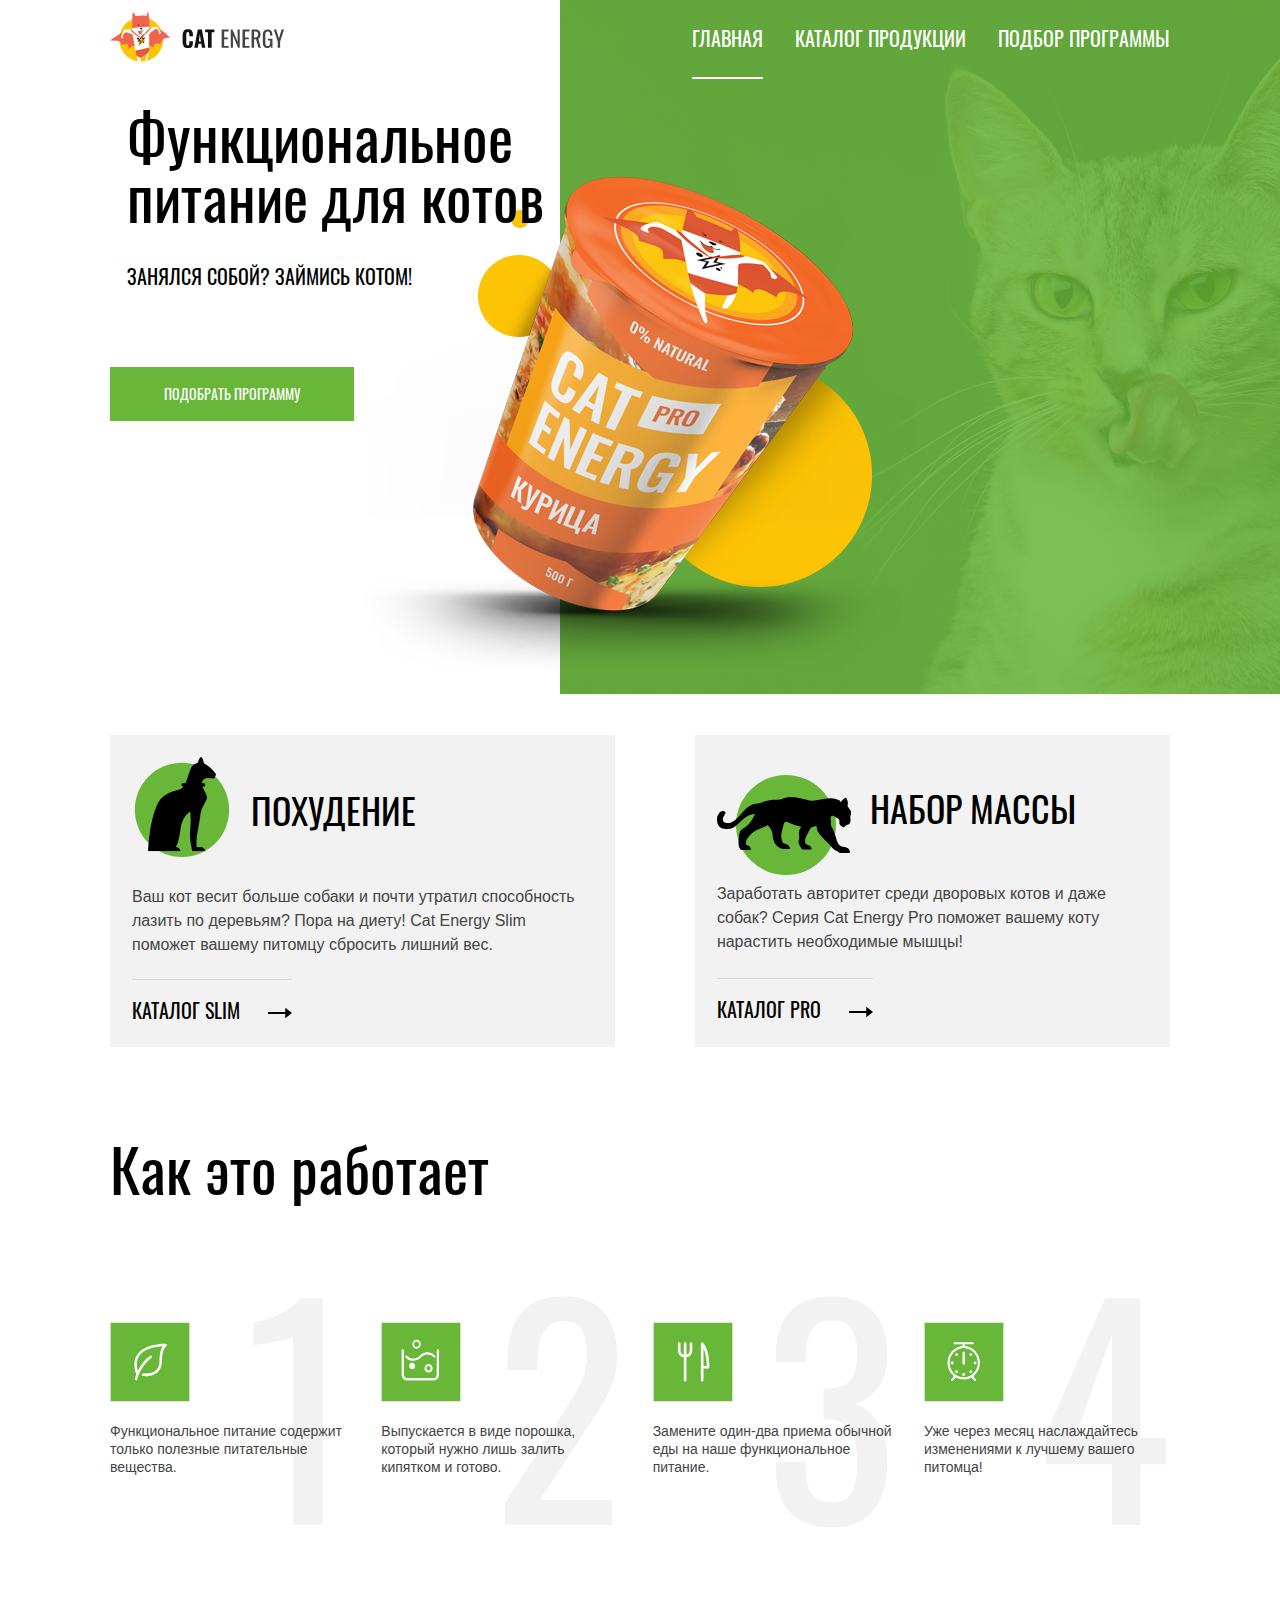
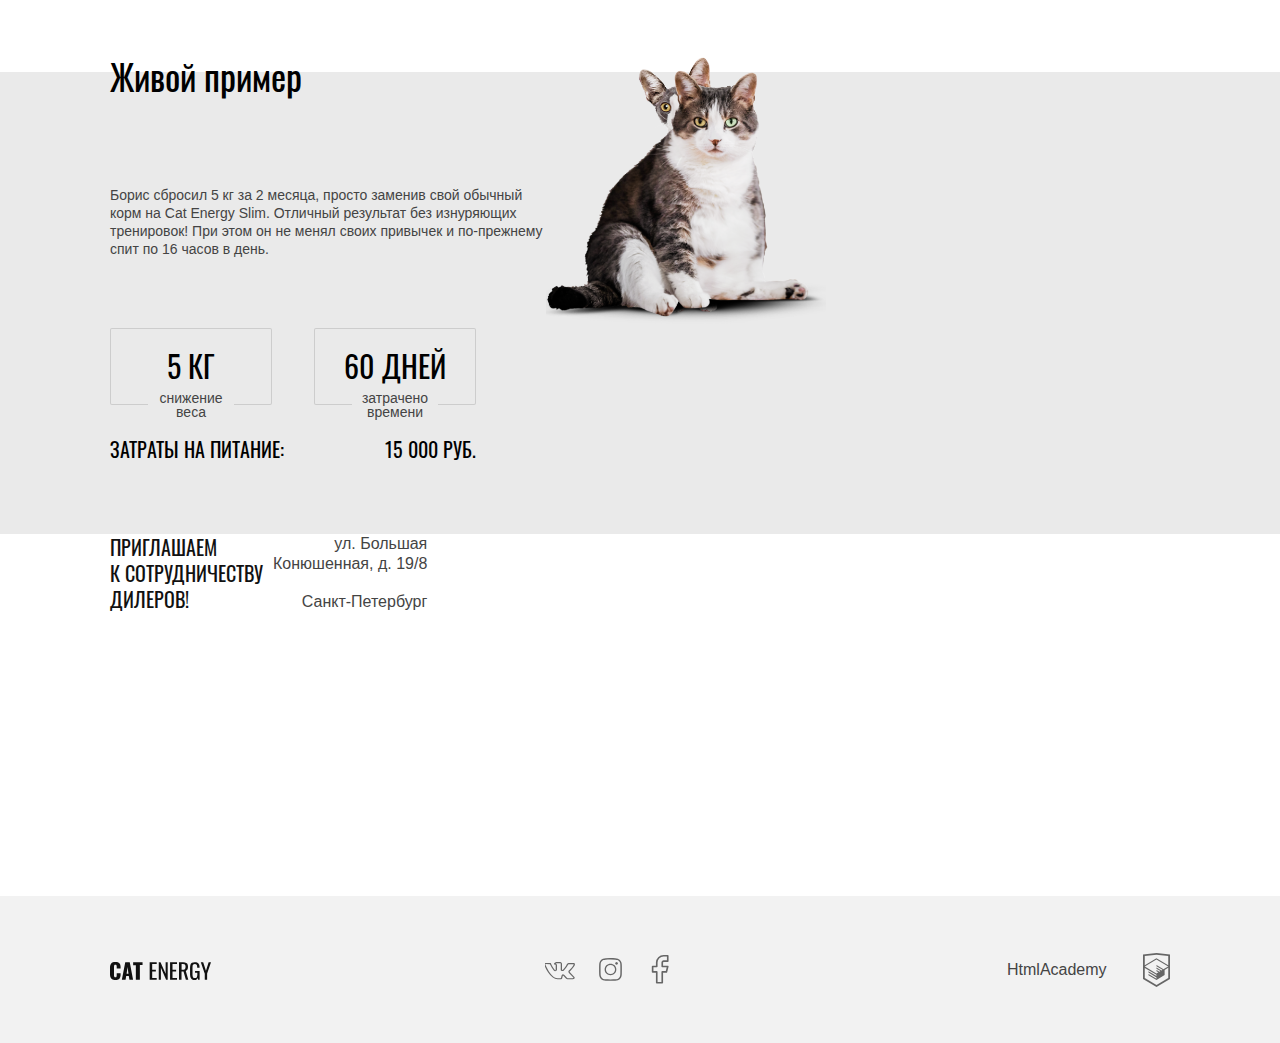
==== commit 5088c07b: "Deploying to gh-pages from @ Mi14ai1/1840617-cat-energy-24@bfcfe50bcc2e787ccb98073a7111cc0285afda58 " ====
--- a/index.html
+++ b/index.html
@@ -1 +1 @@
-<!DOCTYPE html><html class="page" lang="ru"><head><meta charset="utf-8"><meta name="viewport" content="width=device-width,initial-scale=1"><title>Главная | Кэт энерджи | HTML Academy</title><link rel="stylesheet" href="./css/style.min.css"></head><body class="page__body"><div class="page__centerer"><header class="header"><nav class="navigation"><div class="navigation__logo-container"><a href="index.html" class="navigation__logo-link" aria-current="page"></a></div><button class="navigation__menu-button" type="button"><span class="visually-hidden">Кнопка вызова меню</span></button><ul class="navigation__list alternative-text-color"><li class="navigation__item"><a class="navigation__link" href="index.html" aria-current="page">Главная</a></li><li class="navigation__item"><a class="navigation__link" href="catalog.html">Каталог продукции</a></li><li class="navigation__item"><a class="navigation__link" href="form.html">Подбор программы</a></li></ul></nav></header></div><main class="main"><h1 class="page__title-hidden visually-hidden">Cat energy</h1><div class="page__centerer"><section class="promo background-promo"><div class="promo__text-container"><h2 class="promo__title">Функциональное<br>питание&nbsp;для&nbsp;котов</h2><p class="promo__text">Занялся собой? Займись котом!</p></div><div class="promo__image-container"><img src="img/promo-chicken.png" alt="Корм для котов со вкусом курицы" class="promo__image"></div><a href="#" class="promo__button button">Подобрать программу</a></section><section class="nutrition-programm"><div class="nutrition-programm__card nutrition-programm__card--slim"><h2 class="nutrition-programm__title">Похудение</h2><p class="nutrition-programm__text">Ваш кот весит больше собаки и&nbsp;почти утратил способность лазить по&nbsp;деревьям? Пора на&nbsp;диету! Cat Energy Slim поможет вашему питомцу сбросить лишний вес.</p><a href="#" class="nutrition-programm__link">Каталог slim</a></div><div class="nutrition-programm__card nutrition-programm__card--fat"><h2 class="nutrition-programm__title">Набор массы</h2><p class="nutrition-programm__text">Заработать авторитет среди дворовых котов и даже собак? Серия Cat Energy Pro поможет вашему коту нарастить необходимые мышцы!</p><a href="#" class="nutrition-programm__link">Каталог Pro</a></div></section><section class="description"><h2 class="description__title">Как это работает</h2><ol class="description__list"><li class="description__item description__item--feed"><p class="description__text">Функциональное питание содержит только полезные питательные вещества.</p></li><li class="description__item description__item--powder"><p class="description__text">Выпускается в&nbsp;виде порошка, который нужно лишь залить кипятком и&nbsp;готово.</p></li><li class="description__item description__item--eating"><p class="description__text">Замените один-два приема обычной еды на&nbsp;наше функциональное питание.</p></li><li class="description__item description__item--timer"><p class="description__text">Уже через месяц наслаждайтесь изменениями к&nbsp;лучшему вашего питомца!</p></li></ol></section></div><section class="example"><div class="page__centerer example__container"><div class="example__facts"><h2 class="example__title">Живой&nbsp;пример</h2><p class="example__text">Борис сбросил 5&nbsp;кг за&nbsp;2&nbsp;месяца, просто заменив свой обычный корм на&nbsp;Cat Energy Slim. Отличный результат без изнуряющих тренировок! При этом он&nbsp;не&nbsp;менял своих привычек и&nbsp;по-прежнему спит по&nbsp;16&nbsp;часов в&nbsp;день.</p><dl class="example__facts-list"><div class="example__item-container example__item-container--mass"><dt class="example__facts-item-explanation example__facts-item-explanation--mass"><span class="example__facts-item-explanation-text">снижение веса</span></dt><dd class="example__facts-item-fact example__facts-item-fact--mass">5 кг</dd></div><div class="example__item-container example__item-container--time"><dt class="example__facts-item-explanation example__facts-item-explanation--time"><span class="example__facts-item-explanation-text">затрачено времени</span></dt><dd class="example__facts-item-fact example__facts-item-fact--time">60 дней</dd></div><div class="example__item-container example__item-container--spending"><dt class="example__facts-item-explanation example__facts-item-explanation--spending">Затраты на&nbsp;питание:</dt><dd class="example__facts-item-fact example__facts-item-fact--spending">15&nbsp;000&nbsp;РУБ.</dd></div></dl></div><div class="slider"><div class="slider__images"><img src="img/cat-fat.png" alt="было" class="slider__image slider__image--was"> <img src="img/cat-skinny.png" alt="стало" class="slider__image slider__image--now"></div><div class="slider__controls-was-now" hidden><span class="slider__controls-text slider__controls-text--was">Было</span><div class="slider__progress"><div class="slider__progress-line"><button type="button" class="slider__button"><span class="visually-hidden">кнопка слайдера</span></button></div></div><span class="slider__controls-text slider__controls-text--now">Стало</span></div></div></div></section><section class="contacts"><div class="page__centerer"><h2 class="visually-hidden">Наш адрес</h2><div class="contacts__text"><p class="contacts__lead-text">приглашаем<br>к&nbsp;сотрудничеству<br>дилеров!</p><p class="contacts__adress">ул. Большая<br>Конюшенная, д. 19/8 <span class="contacts__adress-city">Санкт-Петербург</span></p></div><div class="contacts__map"></div></div></section></main><footer class="footer"><div class="page__centerer footer__container"><div class="footer__logo-container"><a href="index.html" class="footer__logo-link" aria-current="page"><img src="img/logo-words.svg" alt="" class="logo-words"></a></div><div class="social"><a class="social__link social__link--vk" href="https://vk.com/htmlacademy" target="_blank"><img class="social__image" src="../icons/sprite.svg#vkontakte" alt="Мы в Vk"> </a><a class="social__link social__link--instagram" href="https://instagram.com/htmlacademy/" target="_blank"><img class="social__image" src="../icons/sprite.svg#instagram" alt="Мы в instagram"> </a><a class="social__link social__link--facebook" href="https://facebook.com/htmlacademy" target="_blank"><img class="social__image" src="../icons/sprite.svg#facebook" alt="Мы в facebook"></a></div><div class="htmlacademy-logo"><a href="https://htmlacademy.ru/" target="_blank" class="htmlacademy-logo__link">HtmlAcademy</a></div></div></footer></body></html>+<!DOCTYPE html><html class="page" lang="ru"><head><meta charset="utf-8"><meta name="viewport" content="width=device-width,initial-scale=1"><title>Главная | Кэт энерджи | HTML Academy</title><link rel="stylesheet" href="./css/style.min.css"><script src="./js/menu-button.min.js" defer="defer"></script></head><body class="page__body"><div class="page__centerer"><header class="header"><div class="header__logo-container"><a href="index.html" class="header__logo-link" aria-current="page"></a></div><nav class="navigation navigation--closed navigation--nojs"><button class="navigation__menu-button" type="button"><span class="visually-hidden">Кнопка вызова меню</span></button><ul class="navigation__list alternative-text-color"><li class="navigation__item"><a class="navigation__link" href="index.html" aria-current="page">Главная</a></li><li class="navigation__item"><a class="navigation__link" href="catalog.html">Каталог продукции</a></li><li class="navigation__item"><a class="navigation__link" href="form.html">Подбор программы</a></li></ul></nav></header></div><main class="main"><h1 class="page__title-hidden visually-hidden">Cat energy</h1><section class="promo background-promo"><div class="promo__structure page__centerer"><div class="promo__text-container"><h2 class="promo__title">Функциональное<br>питание&nbsp;для&nbsp;котов</h2><p class="promo__text">Занялся собой? Займись котом!</p></div><div class="promo__image-container"><img src="img/promo-chicken.png" alt="Корм для котов со вкусом курицы" class="promo__image"></div><a href="#" class="promo__button button">Подобрать программу</a></div></section><div class="page__centerer"><section class="nutrition-programm"><div class="nutrition-programm__card nutrition-programm__card--slim"><h2 class="nutrition-programm__title">Похудение</h2><p class="nutrition-programm__text">Ваш кот весит больше собаки и&nbsp;почти утратил способность лазить по&nbsp;деревьям? Пора на&nbsp;диету! Cat Energy Slim поможет вашему питомцу сбросить лишний вес.</p><a href="#" class="nutrition-programm__link">Каталог slim</a></div><div class="nutrition-programm__card nutrition-programm__card--fat"><h2 class="nutrition-programm__title">Набор массы</h2><p class="nutrition-programm__text">Заработать авторитет среди дворовых котов и даже собак? Серия Cat Energy Pro поможет вашему коту нарастить необходимые мышцы!</p><a href="#" class="nutrition-programm__link">Каталог Pro</a></div></section><section class="description"><h2 class="description__title">Как это работает</h2><ol class="description__list"><li class="description__item description__item--feed"><p class="description__text">Функциональное питание содержит только полезные питательные вещества.</p></li><li class="description__item description__item--powder"><p class="description__text">Выпускается в&nbsp;виде порошка, который нужно лишь залить кипятком и&nbsp;готово.</p></li><li class="description__item description__item--eating"><p class="description__text">Замените один-два приема обычной еды на&nbsp;наше функциональное питание.</p></li><li class="description__item description__item--timer"><p class="description__text">Уже через месяц наслаждайтесь изменениями к&nbsp;лучшему вашего питомца!</p></li></ol></section></div><section class="example"><div class="page__centerer example__container"><div class="example__facts"><h2 class="example__title">Живой&nbsp;пример</h2><p class="example__text">Борис сбросил 5&nbsp;кг за&nbsp;2&nbsp;месяца, просто заменив свой обычный корм на&nbsp;Cat Energy Slim. Отличный результат без изнуряющих тренировок! При этом он&nbsp;не&nbsp;менял своих привычек и&nbsp;по-прежнему спит по&nbsp;16&nbsp;часов в&nbsp;день.</p><dl class="example__facts-list"><div class="example__item-container example__item-container--mass"><dt class="example__facts-item-explanation example__facts-item-explanation--mass"><span class="example__facts-item-explanation-text">снижение веса</span></dt><dd class="example__facts-item-fact example__facts-item-fact--mass">5 кг</dd></div><div class="example__item-container example__item-container--time"><dt class="example__facts-item-explanation example__facts-item-explanation--time"><span class="example__facts-item-explanation-text">затрачено времени</span></dt><dd class="example__facts-item-fact example__facts-item-fact--time">60 дней</dd></div><div class="example__item-container example__item-container--spending"><dt class="example__facts-item-explanation example__facts-item-explanation--spending">Затраты на&nbsp;питание:</dt><dd class="example__facts-item-fact example__facts-item-fact--spending">15&nbsp;000&nbsp;РУБ.</dd></div></dl></div><div class="slider"><div class="slider__images"><img src="img/cat-fat.png" alt="было" class="slider__image slider__image--was"> <img src="img/cat-skinny.png" alt="стало" class="slider__image slider__image--now"></div><div class="slider__controls-was-now" hidden><span class="slider__controls-text slider__controls-text--was">Было</span><div class="slider__progress"><div class="slider__progress-line"><button type="button" class="slider__button"><span class="visually-hidden">кнопка слайдера</span></button></div></div><span class="slider__controls-text slider__controls-text--now">Стало</span></div></div></div></section><section class="contacts"><div class="page__centerer"><h2 class="visually-hidden">Наш адрес</h2><div class="contacts__text"><p class="contacts__lead-text">приглашаем<br>к&nbsp;сотрудничеству<br>дилеров!</p><p class="contacts__adress">ул. Большая<br>Конюшенная, д. 19/8 <span class="contacts__adress-city">Санкт-Петербург</span></p></div><div class="contacts__map"></div></div></section></main><footer class="footer"><div class="page__centerer footer__container"><div class="footer__logo-container"><a href="index.html" class="footer__logo-link" aria-current="page"><img src="img/logo-words.svg" alt="" class="logo-words"></a></div><div class="social"><a class="social__link social__link--vk" href="https://vk.com/htmlacademy" target="_blank"><img class="social__image" src="../icons/sprite.svg#vkontakte" alt="Мы в Vk"> </a><a class="social__link social__link--instagram" href="https://instagram.com/htmlacademy/" target="_blank"><img class="social__image" src="../icons/sprite.svg#instagram" alt="Мы в instagram"> </a><a class="social__link social__link--facebook" href="https://facebook.com/htmlacademy" target="_blank"><img class="social__image" src="../icons/sprite.svg#facebook" alt="Мы в facebook"></a></div><div class="htmlacademy-logo"><a href="https://htmlacademy.ru/" target="_blank" class="htmlacademy-logo__link">HtmlAcademy</a></div></div></footer></body></html>--- a/css/style.min.css
+++ b/css/style.min.css
@@ -1,2 +1,2 @@
-@font-face{font-family:"Oswald";font-style:normal;font-weight:400;font-display:swap;src:url(../fonts/oswaldregular.woff2) format("woff2"),url(../fonts/oswaldregular.woff) format("woff")}@font-face{font-family:"Oswald";font-style:normal;font-weight:500;font-display:swap;src:url(../fonts/oswaldmedium.woff2) format("woff2"),url(../fonts/oswaldmedium.woff) format("woff")}:root{--accent-font:"Oswald", "Impact", sans-serif;--main-font:"Arial", "Helvetica", sans-serif}.visually-hidden{position:absolute;transform:scale(0)}.page{font-family:var(--main-font)}.page__body{--scrollbar:calc(100vw - 100%);margin:0}.page__centerer{position:relative;--content-indent:calc(20px + (10vw - 32px) / 4.48);margin-inline:var(--content-indent) calc(var(--content-indent) - var(--scrollbar))}@media (max-width:767.9px){.page__centerer{--content-indent:calc(20px + (10vw - 32px) / 4.48)}}@media (min-width:768px) and (max-width:1279.9px){.page__centerer{--content-indent:30px}}@media (min-width:1280px){.page__centerer{box-sizing:border-box;--content-indent:auto;padding:0 110px;max-width:1440px;margin:0 auto}}.page__form-title{font-family:"Oswald",sans-serif;font-size:36px;line-height:36px;font-weight:400;color:#000;text-align:center;margin:0}@media (min-width:768px) and (max-width:1279.9px){.page__form-title{font-size:60px;line-height:60px;text-align:left}}@media (min-width:1280px){.page__form-title{font-size:60px;line-height:60px;text-align:left}}.button{font-family:var(--accent-font);width:-moz-fit-content;width:fit-content}.button--size_wide{width:100%}.header{position:relative;box-sizing:border-box}@media (max-width:767.9px){.header{background-color:var(--header-background-color-mobile)}}.navigation{display:flex;align-items:center;padding:10px 0}@media (min-width:768px) and (max-width:1279.9px){.navigation{display:flex;justify-content:space-between;flex-wrap:wrap;padding:19px 0 10px}}@media (min-width:1280px){.navigation{padding-top:53px}}.navigation__logo-container{flex:1 0 auto}.navigation__list{position:absolute;top:100%;left:0;color:var(--navigation-text-color);width:100%;flex-direction:column;display:none;list-style:none;margin:0;padding:0;z-index:1}@media (min-width:768px) and (max-width:1279.9px){.navigation__list{position:relative;display:flex;justify-content:space-between;flex-direction:row;max-width:440px}}@media (min-width:1280px){.navigation__list{position:relative;display:flex;justify-content:space-between;flex-direction:row;max-width:478px}}@media (max-width:767.9px){.navigation__logo-link::before{content:"";display:block;background-repeat:no-repeat;width:34px;height:38px;background-image:url(../img/logo-cat.svg)}}@media (min-width:768px) and (max-width:1279.9px){.navigation__logo-link::before{content:"";display:block;background-repeat:no-repeat;background-image:url(../img/cat-logo-tablet.svg);width:174px;height:52px}}@media (min-width:1280px){.navigation__logo-link::before{content:"";display:block;background-repeat:no-repeat;background-image:url(../img/cat-logo-tablet.svg);width:202px;height:59px}}@media (max-width:767.9px){.navigation__logo-link::after{content:"";display:block;width:101px;height:18px;background-image:url(../img/logo-words.svg)}}.navigation__logo-link{display:grid;grid-template-columns:1fr 2fr;box-sizing:border-box;align-items:center;flex-wrap:nowrap;text-decoration:none}@media (min-width:768px) and (max-width:1279.9px){.navigation__logo-link{display:flex;justify-content:space-between;max-width:174px}}@media (min-width:1280px){.navigation__logo-link{display:flex;justify-content:space-between;max-width:202px}}.navigation__menu-button{box-sizing:border-box;width:24px;height:18px;padding:0;margin:0;background-color:transparent;outline:0;border:0}@media (min-width:768px) and (max-width:1279.9px){.navigation__menu-button{display:none}}@media (min-width:1280px){.navigation__menu-button{display:none}}.navigation__menu-button::after,.navigation__menu-button:hover::after{content:url("data:image/svg+xml,%3Csvg width='24' height='18' viewBox='0 0 24 18' xmlns='http://www.w3.org/2000/svg'%3E%3Cpath stroke='%23000' stroke-width='1.5' d='M0 1.25h24M0 9.25h24M0 17.25h24'/%3E%3C/svg%3E");display:block;width:auto;height:auto;border:0;outline:0}.navigation__menu-button:hover+.navigation__list{display:block}.navigation__menu-button:hover::after{content:url("data:image/svg+xml,%3Csvg width='20' height='20' viewBox='0 0 20 20' fill='none' xmlns='http://www.w3.org/2000/svg'%3E%3Cpath transform='scale(.97098 1.0282) rotate(-45 24.51 7.237)' stroke='%23000' stroke-width='1.5' d='M0-.75h24.758'/%3E%3Cpath transform='matrix(.68659 .72705 -.68659 .72705 1 2)' stroke='%23000' stroke-width='1.5' d='M0-.75h24.758'/%3E%3C/svg%3E")}.navigation__item{box-sizing:border-box;background-color:#fff;border-top:1px solid;border-color:#e6e6e6;color:inherit}@media (min-width:1280px){.navigation__item{border-color:transparent;background-color:transparent}}@media (min-width:768px) and (max-width:1279.9px){.navigation__item{border-color:transparent;background-color:transparent}}@media (min-width:767.9px){.navigation__item [aria-current=page]{border-bottom:2px solid var(--menu-line-color)}}.navigation__link{display:block;font-family:"Oswald",sans-serif;font-size:20px;line-height:20px;font-weight:500;text-transform:uppercase;text-align:center;text-decoration:none;color:inherit;padding-top:22px;padding-bottom:24px}@media (min-width:768px) and (max-width:1279.9px){.navigation__link{font-size:18px;line-height:24px;font-weight:400}}@media (min-width:1280px){.navigation__link{font-size:20px;line-height:30px;font-weight:400}}.promo{position:relative;display:flex;flex-direction:column;box-sizing:border-box;text-align:center;padding-top:27px;min-height:420px}@media (min-width:768px) and (max-width:1279.9px){.promo{min-height:790px;padding-top:40px}}@media (min-width:1280px){.promo{gap:52px;text-align:left;color:#000;height:100%;min-height:636px;padding-bottom:82px;margin:0}}.promo__text-container{display:flex;flex-direction:column;gap:25px;padding:0 17px}@media (min-width:768px) and (max-width:1279.9px){.promo__text-container{gap:41px}}@media (min-width:1280px){.promo__text-container{gap:40px}}.promo__title{font-family:"Oswald",sans-serif;font-size:36px;line-height:36px;font-weight:400;color:#fff;margin:0}@media (min-width:768px) and (max-width:1279.9px){.promo__title{font-size:60px;line-height:60px;text-align:start;color:#000}}@media (min-width:1280px){.promo__title{font-size:60px;line-height:60px;text-align:start;color:#000}}.promo__text{font-family:"Oswald",sans-serif;font-size:14px;line-height:14px;font-weight:400;text-transform:uppercase;color:#fff;margin:0}@media (min-width:768px) and (max-width:1279.9px){.promo__text{font-size:20px;line-height:20px;text-align:start;color:#000}}@media (min-width:1280px){.promo__text{font-size:20px;line-height:20px;text-align:start;color:#000}}.promo__image-container{position:absolute;bottom:40px;left:50%;width:280px;transform:translateX(-50%);z-index:0}@media (min-width:768px) and (max-width:1279.9px){.promo__image-container{width:709px}}@media (min-width:1280px){.promo__image-container{width:552px}}.promo__image{display:block;width:100%;height:100%}.promo__button{position:absolute;bottom:0;display:block;box-sizing:border-box;font-family:"Oswald",sans-serif;font-size:14px;line-height:18px;font-weight:400;text-decoration:none;text-transform:uppercase;color:var(--button-text-color);width:100%;padding:7px;background-color:var(--button-color)}@media (min-width:768px) and (max-width:1279.9px){.promo__button{display:flex;justify-content:center;align-items:center;font-size:20px;line-height:20px;max-width:244px;min-height:54px;padding:0;top:270px;left:120px;bottom:100%}}@media (min-width:1280px){.promo__button{position:relative;display:flex;justify-content:center;align-items:center;max-width:244px;min-height:54px;padding:0}}@media (max-width:1280px){.footer{background-color:var(--footer-background-color)}}.footer__container{display:flex;flex-direction:column;justify-content:space-between;min-height:236px;padding-top:39px}@media (min-width:767.9px){.footer__container{flex-direction:row;align-items:center;flex-wrap:nowrap;min-height:147px}}@media (min-width:1280px){.footer__container{background-color:var(--footer-background-color)}}.footer__logo-container{align-self:center;flex-grow:1}@media (min-width:767.9px){.footer__logo-container{flex-grow:0}}.nutrition-programm{display:flex;flex-direction:column;gap:20px;padding-bottom:20px}@media (min-width:768px) and (max-width:1279.9px){.nutrition-programm{padding-bottom:49px}}@media (min-width:1280px){.nutrition-programm{display:flex;flex-direction:row;gap:80px;padding-bottom:71px}}.nutrition-programm__card{display:flex;flex-wrap:wrap;column-gap:19px;row-gap:22px;align-items:center;box-sizing:border-box;background-color:#f2f2f2;padding:22px}@media (min-width:768px) and (max-width:1279.9px){.nutrition-programm__card{display:grid;grid-template-columns:1fr 270px}}@media (min-width:1280px){.nutrition-programm__card{max-width:570px;margin:0}}.nutrition-programm__card--slim::before{content:url(../icons/sprite.svg#cat-slim);display:block;width:50px;height:53px}@media (min-width:768px) and (max-width:1279.9px){.nutrition-programm__card--slim::before{grid-area:1/2/3/3;justify-self:center;width:200px;height:211px}}@media (min-width:1280px){.nutrition-programm__card--slim::before{width:100px;height:106px}}.nutrition-programm__card--fat::before{content:url(../icons/sprite.svg#cat-muscle);display:block;width:67px;height:50px}@media (min-width:768px) and (max-width:1279.9px){.nutrition-programm__card--fat::before{grid-area:1/2/3/3;justify-self:center;width:268px;height:200px}}@media (min-width:1280px){.nutrition-programm__card--fat::before{width:134px;height:100px}}.nutrition-programm__title{font-family:"Oswald",sans-serif;font-size:24px;line-height:37px;font-weight:400;color:#000;text-transform:uppercase;text-align:center;margin:0}@media (min-width:768px) and (max-width:1279.9px){.nutrition-programm__title{font-size:36px;line-height:36px;text-align:start}}@media (min-width:1280px){.nutrition-programm__title{font-size:36px;line-height:36px;text-align:start}}.nutrition-programm__text{font-family:"Arial",sans-serif;font-size:14px;line-height:18px;font-weight:400;color:var(--base-font-color);margin:0}@media (min-width:768px) and (max-width:1279.9px){.nutrition-programm__text{font-size:16px;line-height:24px;text-align:start}}@media (min-width:1280px){.nutrition-programm__text{font-size:16px;line-height:24px;text-align:start}}.nutrition-programm__link{display:block;font-family:"Oswald",sans-serif;font-size:16px;line-height:16px;font-weight:400;color:#000;text-transform:uppercase;text-decoration:none;border-top:1px solid #d9d9d9;padding-top:15px}@media (min-width:768px) and (max-width:1279.9px){.nutrition-programm__link{font-size:20px;line-height:30px;text-align:start}}@media (min-width:1280px){.nutrition-programm__link{font-size:20px;line-height:30px;text-align:start}}.nutrition-programm__link::after{content:url("data:image/svg+xml,%3Csvg width='24' height='12' viewBox='0 0 24 12' fill='none' xmlns='http://www.w3.org/2000/svg'%3E%3Cline y1='6' x2='18' y2='6' stroke='black' stroke-width='2'/%3E%3Cpath d='M24 6L17.25 11.1962L17.25 0.803848L24 6Z' fill='black'/%3E%3C/svg%3E%0A");display:inline-block;width:24px;height:12px;margin-left:15px}@media (min-width:768px) and (max-width:1279.9px){.nutrition-programm__link::after{margin-left:25px}}@media (min-width:1280px){.nutrition-programm__link::after{margin-left:28px}}.description{padding-bottom:49px}@media (min-width:768px) and (max-width:1279.9px){.description{padding-bottom:60px;border-bottom:1px solid var(--line-after-description-color)}}.description__title{font-family:"Oswald",sans-serif;font-size:36px;line-height:40px;font-weight:400;color:#000;text-align:start;margin:0 0 40px}@media (min-width:767.9px){.description__title{margin-bottom:61px;font-size:60px;line-height:60px}}.description__item{position:relative;display:flex;align-items:center;gap:20px}@media (min-width:767.9px){.description__item{flex-direction:column;align-items:start;justify-content:center;min-height:280px}}@media (min-width:768px) and (max-width:1279.9px){.description__item{max-width:197px}}@media (min-width:1280px){.description__item{max-width:246px}}.description__item::before{content:"";display:block;flex-shrink:0;width:60px;height:60px;background-repeat:no-repeat;background-size:cover}@media (min-width:767.9px){.description__item::before{width:80px;height:80px}}.description__item--feed::before{background-image:url(../icons/sprite.svg#nutrients)}.description__item--powder::before{background-image:url(../icons/sprite.svg#powder)}.description__item--eating::before{background-image:url(../icons/sprite.svg#eating)}.description__item--timer::before{background-image:url(../icons/sprite.svg#timer)}.description__text{font-family:"Arial",sans-serif;font-size:14px;line-height:18px;margin:0;color:var(--base-font-color)}@media (min-width:768px) and (max-width:1279.9px){.description__text{font-size:16px;line-height:24px}}.description__list{display:flex;flex-direction:column;gap:20px;margin:0;padding:0;list-style:none;counter-reset:section}@media (min-width:768px) and (max-width:1279.9px){.description__list{flex-direction:row;flex-wrap:wrap;column-gap:137px;row-gap:90px}}@media (min-width:1280px){.description__list{flex-direction:row;flex-wrap:wrap;justify-content:space-between}}@media (min-width:767.9px){.description__item::after{counter-increment:section;content:counter(section);position:absolute;z-index:-1;right:0;bottom:0;font-family:"Oswald",sans-serif;font-size:280px;line-height:280px;font-weight:400;color:var(--description-numders-color)}}.example{position:relative;padding-top:25px}.example::after{content:"";display:block;position:absolute;bottom:0;left:0;z-index:-1;width:100%;height:100%}@media (max-width:1280px){.example::after{background-color:var(--example-background-color)}}@media (min-width:767.9px){.example::after{height:462px}}.example__container::after{content:"";display:block;position:absolute;bottom:0;left:0;z-index:-1;width:100%;height:100%}@media (min-width:1280px){.example__container::after{background-color:var(--example-background-color)}}@media (min-width:767.9px){.example__container::after{height:462px}}.example__container{display:flex;flex-direction:column}@media (min-width:1280px){.example__container{flex-direction:row;padding-top:70px}}.example__facts{display:flex;flex-direction:column;gap:20px}@media (min-width:768px) and (max-width:1279.9px){.example__facts{gap:54px}}@media (min-width:1280px){.example__facts{gap:70px;max-width:436px;margin-bottom:75px}}.example__title{font-family:"Oswald",serif;font-weight:400;font-size:36px;line-height:40px;color:#000;padding-bottom:20px;margin:0}.example__text{font-family:"Arial",serif;font-weight:400;font-size:14px;line-height:18px;color:var(--base-font-color);margin:0}.example__facts-list{display:grid;grid-template-columns:1fr 1fr;row-gap:34px;margin:0}@media (min-width:768px) and (max-width:1279.9px){.example__facts-list{display:flex;column-gap:42px;row-gap:9px}}@media (min-width:1280px){.example__facts-list{max-width:366px}}.example__item-container{position:relative;display:flex;justify-content:center}@media (min-width:1280px){.example__item-container--mass{justify-self:start}.example__item-container--time{justify-self:end}}.example__item-container--spending{grid-column:1/-1}@media (min-width:768px) and (max-width:1279.9px){.example__item-container--spending{display:flex;flex-direction:column;flex-grow:1}}@media (min-width:1280px){.example__item-container--spending{display:flex;flex-direction:row;justify-content:space-between}}.example__facts-item-fact{font-family:"Oswald",sans-serif;font-size:24px;line-height:24px;color:#000;text-transform:uppercase;margin:0}@media (min-width:767.9px){.example__facts-item-fact{font-size:30px;line-height:37px}}.example__facts-item-explanation{position:relative;box-sizing:border-box;font-family:"Arial",sans-serif;font-size:12px;line-height:12px;color:var(--base-font-color);text-transform:lowercase;white-space:pre-wrap;text-align:center;margin:0}@media (min-width:767.9px){.example__facts-item-explanation{font-size:14px;line-height:14px}}.example__facts-item-explanation-text{position:absolute;display:inline-block;width:80px;padding:3px;background-color:var(--explanation-text-bgcolor);bottom:0;transform:translate(-50%,50%)}@media (min-width:768px) and (max-width:1279.9px){.example__facts-item-explanation-text{background-color:var(--explanation-middle-text-bgcolor)}}.example__facts-item-fact--mass,.example__facts-item-fact--time{position:absolute;top:0;transform:translateY(50%)}.example__facts-item-explanation--mass::before,.example__facts-item-explanation--time::before{content:"";display:block;width:124px;height:56px;border-radius:2px;box-shadow:inset 0 0 0 1px var(--fact-border-color)}@media (min-width:767.9px){.example__facts-item-explanation--mass::before,.example__facts-item-explanation--time::before{width:162px;height:77px}}.example__facts-item-explanation--spending,.example__facts-item-fact--spending{font-family:"Oswald",sans-serif;font-size:14px;line-height:20px;color:#000;text-transform:uppercase}@media (min-width:767.9px){.example__facts-item-explanation--spending,.example__facts-item-fact--spending{font-size:20px}}@media (min-width:768px) and (max-width:1279.9px){.example__facts-item-explanation--spending,.example__facts-item-fact--spending{text-align:end}}.slider{max-width:280px}.slider__images{position:relative}.slider__image{left:0;width:100%}.slider__image--was{position:absolute;bottom:0;left:0;z-index:1;height:100%;width:100%;object-fit:cover;object-position:33%}.contacts{position:relative}.contacts__text{display:flex;justify-content:space-between}@media (min-width:1280px){.contacts__text{position:absolute;max-width:565px}}.contacts__adress{font-family:"Arial",sans-serif;font-size:14px;line-height:20px;color:var(--base-font-color);margin:0}@media (min-width:767.9px){.contacts__adress{display:flex;flex-direction:column;justify-content:space-between;font-size:16px;line-height:20px;text-align:right}}.contacts__lead-text{font-family:"Oswald",sans-serif;font-size:16px;line-height:20px;color:#111;text-transform:uppercase;margin:0;padding-right:10px}@media (min-width:767.9px){.contacts__lead-text{font-size:20px;line-height:26px}}.contacts__map{min-height:362px}@media (min-width:768px) and (max-width:1279.9px){.contacts__map{min-height:400px}}.products-list{display:grid;grid-template-columns:repeat(auto-fill,minmax(245px,1fr));column-gap:40px;row-gap:25px;padding:41px 0 0;margin:0;list-style:none}@media (min-width:767.9px){.products-list{padding-top:165px}}@media (min-width:768px) and (max-width:1279.9px){.products-list{column-gap:60px}}@media (min-width:1280px){.products-list{column-gap:80px}}.show-more{position:relative;display:flex;flex-direction:column;justify-content:space-between;font-family:"Oswald",sans-serif;font-weight:400;text-align:center;padding:78px 0 25px;border-top:1px solid #ebebeb}@media (min-width:767.9px){.show-more{border:1px solid #f2f2f2}}@media (min-width:768px) and (max-width:1279.9px){.show-more{box-sizing:border-box;width:100%;max-width:324px;min-height:429px;padding:161px 30px 41px}}@media (min-width:1280px){.show-more{max-width:245px}}.show-more__important-text{font-size:16px;line-height:20px;color:#111;margin:0}.show-more__regular-text{flex-grow:1;font-family:"Arial",sans-serif;font-size:12px;line-height:16px;color:var(--base-font-color);margin:0}.show-more__button{display:block;font-size:16px;line-height:20px;color:var(--base-font-color);text-decoration:none;text-transform:uppercase;background-color:#f2f2f2;padding:10px;margin:0}.show-more::before{content:url("data:image/svg+xml,%3Csvg width='30' height='30' viewBox='0 0 30 30' fill='none' xmlns='http://www.w3.org/2000/svg'%3E%3Cpath stroke='%23D3D3D3' stroke-width='2' d='M15 0v30M30 15H0'/%3E%3C/svg%3E");position:absolute;top:0;left:50%;transform:translate(-50%,50%);display:block;width:30px;height:30px}@media (min-width:768px) and (max-width:1279.9px){.show-more::before{width:60px;height:60px}}.additional{--line-color:#68b738}@media (max-width:767.9px){.additional{border-top:1px solid #ebebeb}}@media (min-width:1280px){.additional{display:grid;grid-template-columns:1fr 245px;gap:79px;align-items:center}}.additional__products-list{display:flex;flex-direction:column;margin:0;list-style:none;padding:0}@media (min-width:1280px){.additional__products-list{flex-grow:1}}.additional__title{display:flex;align-items:center;font-family:"Oswald",sans-serif;font-size:24px;line-height:24px;font-weight:400;text-align:left;white-space:nowrap;margin:0}@media (min-width:768px) and (max-width:1279.9px){.additional__title{position:relative;margin-left:0;padding-left:67px}}@media (min-width:1280px){.additional__title{grid-column:1/-1}}.additional__title::after{content:"";display:block;width:100%;height:2px;background-color:var(--line-color);margin-left:22px}@media (min-width:768px) and (max-width:1279.9px){.additional__title::after{margin-left:35px}}@media (min-width:1280px){.additional__title::after{margin-left:35px}}.additional__title::before{content:"";display:block;width:0;height:0;background-color:var(--line-color);margin-right:0}@media (min-width:768px) and (max-width:1279.9px){.additional__title::before{height:2px;width:30px;margin-right:37px}}@media (min-width:1280px){.additional__title::before{height:2px;width:70px;margin-right:40px}}.additional__item{display:grid;grid-template-columns:repeat(2,1fr);align-items:center;gap:38px;padding-top:13px;border-top:1px solid #cdcdcd}@media (min-width:1280px){.additional__item{grid-template-columns:repeat(4,1fr);padding-top:15px;padding-bottom:17px}}.additional__item:last-child{border-bottom:1px solid #cdcdcd}.additional__item-name{grid-column:1/-1;font-family:"Oswald",sans-serif;font-size:16px;line-height:16px;text-transform:uppercase;text-align:start;color:#222}@media (min-width:1280px){.additional__item-name{grid-column:1/2;margin:0}}.additional__item-price,.additional__item-unit{font-family:"Arial",sans-serif;font-size:14px;line-height:14px;color:var(--base-font-color)}@media (min-width:1280px){.additional__item-price,.additional__item-unit{margin:0}}.additional__item-price{text-align:right}.additional__item-order-button{grid-column:1/-1;font-family:"Oswald",sans-serif;font-size:16px;line-height:20px;text-transform:uppercase;color:var(--button-text-color);text-decoration:none;text-align:center;padding:10px;background-color:var(--button-color)}@media (min-width:1280px){.additional__item-order-button{grid-column:4/5;margin:0}}.ad{position:relative;display:flex;flex-direction:column;justify-content:end;box-sizing:border-box;background:url(../img/gift.jpg);background-size:cover;height:290px;padding:0 25px 43px}@media (min-width:490px){.ad{flex-direction:row;align-items:center;padding-right:124px}}@media (min-width:1280px){.ad{flex-direction:column;padding:0 10px 43px}}.ad::before{content:url("data:image/svg+xml,%3Csvg xmlns='http://www.w3.org/2000/svg' width='78' height='80' viewBox='0 0 78 80' fill='none'%3E%3Cpath d='M64.016 34.713H14.03c-1.754 0-3.182-1.418-3.182-3.16v-9.469c0-1.742 1.428-3.16 3.182-3.16h49.984c1.754 0 3.18 1.418 3.18 3.16v9.469c0 1.742-1.426 3.16-3.18 3.16ZM14.03 21.346a.751.751 0 0 0-.744.738v9.469c0 .407.334.738.744.738h49.984c.41 0 .743-.331.743-.738v-9.469a.75.75 0 0 0-.743-.738H14.03Z' fill='%23fff'/%3E%3Cpath d='M57.045 67.149H20.999c-3.377 0-6.125-2.73-6.125-6.086V33.502c0-.669.546-1.212 1.219-1.212s1.219.543 1.219 1.212v27.56c0 2.021 1.654 3.665 3.687 3.665h36.046c2.032 0 3.686-1.644 3.686-3.664V33.502c0-.669.546-1.212 1.219-1.212.672 0 1.218.543 1.218 1.212v27.56c0 3.357-2.747 6.087-6.123 6.087Z' fill='%23fff'/%3E%3Cpath d='M39.023 67.149a1.215 1.215 0 0 1-1.22-1.211V33.502c0-.669.547-1.212 1.22-1.212.672 0 1.218.543 1.218 1.212v32.435c0 .67-.545 1.212-1.218 1.212ZM23.811 21.341c-3.814-2.054-5.238-6.808-3.173-10.6 2.064-3.789 6.848-5.204 10.665-3.154 5.814 3.13 8.954 11.86 9.084 12.23l-2.3.804c-.029-.083-2.961-8.222-7.944-10.904-2.635-1.415-5.937-.438-7.36 2.177-1.426 2.618-.444 5.9 2.19 7.318l-1.162 2.13Z' fill='%23fff'/%3E%3Cpath d='m54.231 21.341-1.16-2.13a5.376 5.376 0 0 0 2.622-3.207 5.327 5.327 0 0 0-.431-4.109 5.382 5.382 0 0 0-3.226-2.604 5.426 5.426 0 0 0-4.134.426c-4.982 2.682-7.915 10.82-7.944 10.903l-2.3-.803c.131-.37 3.27-9.101 9.084-12.23a7.859 7.859 0 0 1 5.99-.617 7.8 7.8 0 0 1 4.674 3.771 7.72 7.72 0 0 1 .623 5.953 7.788 7.788 0 0 1-3.798 4.647ZM61.95 50.931H16.093a1.215 1.215 0 0 1-1.219-1.21c0-.67.546-1.212 1.219-1.212H61.95c.672 0 1.218.543 1.218 1.211 0 .669-.545 1.211-1.218 1.211Z' fill='%23fff'/%3E%3C/svg%3E");position:absolute;top:0;left:50%;transform:translate(-50%,50%);display:block;width:78px;height:80px}@media (min-width:768px) and (max-width:1279.9px){.ad::before{top:50%;left:0;transform:translate(100%,-50%)}}@media (min-width:1280px){.ad::before{top:0;left:50%;transform:translate(-50%,50%)}}.ad__text{font-family:"Arial",sans-serif;font-size:16px;line-height:20px;color:#fff;text-align:center;margin:0}@media (min-width:768px) and (max-width:1279.9px){.ad__text{text-align:start}}@media (min-width:1280px){.ad__text{text-align:center}}.form-cat-program{display:flex;flex-direction:column;gap:26px;padding:39px 0 0;--mark-border-color:#cdcdcd}@media (min-width:1280px){.form-cat-program{display:grid;grid-template-columns:1fr 1fr;column-gap:61px;row-gap:61px}}.form-cat-program__button{font-family:"Oswald",sans-serif;font-size:16px;line-height:20px;font-weight:400;text-transform:uppercase;color:var(--button-text-color);border:0;padding:10px;background-color:var(--button-color);max-width:558px}.form-cat-program__comment{box-sizing:border-box;width:100%;min-height:150px;padding:10px 19px;border:1px solid var(--input-border-color)}.form-cat-program__comment::placeholder{font-family:"Oswald",sans-serif;font-size:16px;line-height:18px;font-weight:400;color:var(--base-font-color);text-transform:uppercase}.request-to-user{font-family:"Oswald",sans-serif;font-size:14px;line-height:18px;font-weight:400;color:#000;margin:0}@media (min-width:768px) and (max-width:1279.9px){.request-to-user{font-size:20px;line-height:30px}}.product-card{display:grid;grid-template-columns:1fr 1fr;row-gap:13px;padding:19px 0;border-top:1px solid #ebebeb}@media (min-width:767.9px){.product-card{position:relative;display:flex;flex-direction:column;box-sizing:border-box;width:100%;min-height:430px;row-gap:33px}}@media (min-width:768px) and (max-width:1279.9px){.product-card{max-width:324px;padding:161px 36px 39px;border:0;background-color:#f2f2f2}}@media (min-width:1280px){.product-card{max-width:245px;padding:161px 36px 39px;border:0;background-color:#f2f2f2}}@media (min-width:768px) and (max-width:1279.9px){.product-card__item-name,.product-card__item-value{font-size:16px;padding:9px 0;border-bottom:1px solid #cdcdcd}}@media (min-width:1280px){.product-card__item-name,.product-card__item-value{font-size:16px;padding:9px 0;border-bottom:1px solid #cdcdcd}}.product-card__text{display:grid;grid-template-columns:1fr 1fr;align-items:center;font-family:"Arial",sans-serif;font-size:12px;line-height:16px;color:var(--base-font-color)}.product-card__button{grid-column:1/-1;box-sizing:border-box;font-family:"Oswald",sans-serif;font-size:16px;line-height:20px;text-transform:uppercase;color:var(--button-text-color);text-decoration:none;text-align:center;align-self:end;min-height:40px;width:100%;background-color:var(--button-color);padding:10px}.product-card__item-value{text-align:right}.product-card__title{grid-column:1/-1;font-family:"Oswald",sans-serif;font-size:16px;font-weight:400;line-height:20px;text-align:left;text-transform:uppercase;color:#222}@media (max-width:767.9px){.product-card__title{padding-right:60px}}@media (min-width:768px) and (max-width:1279.9px){.product-card__title{font-size:20px;line-height:24px;text-align:center;color:#222;padding:0 40px}}@media (min-width:1280px){.product-card__title{font-size:20px;line-height:24px;text-align:center;color:#222;padding:0 10px}}.product-card:first-child{border-top:transparent}.product-card__image{display:block;width:140px;height:100%;object-fit:contain}@media (min-width:768px) and (max-width:1279.9px){.product-card__image{position:absolute;bottom:100%;left:50%;transform:translate(-50%,50%);width:168px;height:200px}}@media (min-width:1280px){.product-card__image{position:absolute;bottom:100%;left:50%;transform:translate(-50%,50%);width:168px;height:200px}}.inputs-group{display:flex;flex-direction:column;flex-wrap:wrap;gap:20px;box-sizing:border-box;margin:0;padding:0;border:0}@media (min-width:768px) and (max-width:1279.9px){.inputs-group{width:100%}.inputs-group.inputs-group--type_contacts{border:transparent}}@media (min-width:1280px){.inputs-group.inputs-group--type_contacts{grid-column:1/-1;flex-direction:row;justify-content:space-between;gap:78px}}.inputs-group.inputs-group--type_program{position:relative;margin:0}@media (min-width:767.9px){.inputs-group.inputs-group--type_program{border:1px solid var(--input-border-color);padding-left:28px}}@media (min-width:768px) and (max-width:1279.9px){.inputs-group.inputs-group--type_program{grid-column:1/-1}}@media (min-width:1280px){.inputs-group.inputs-group--type_program{grid-column:2/3}}@media (min-width:768px) and (max-width:1279.9px){.inputs-group.inputs-group--type_additionals{display:grid;grid-template-columns:1fr 1fr;row-gap:32px;border:transparent}}@media (min-width:1280px){.inputs-group.inputs-group--type_additionals{grid-column:1/-1;display:flex;flex-direction:row;justify-content:space-between}}@media (min-width:768px) and (max-width:1279.9px){.inputs-group.inputs-group--type_cat{border-color:transparent}}@media (min-width:1280px){.inputs-group.inputs-group--type_cat{grid-column:1/2}}.inputs-group__input-label--email,.inputs-group__input-label--phone{position:relative}.inputs-group__input-label--email::after,.inputs-group__input-label--phone::after{content:"";position:absolute;right:20px;display:block;width:18px;height:13px;background-image:url("data:image/svg+xml,%3Csvg width='19' height='14' viewBox='0 0 19 14' fill='none' xmlns='http://www.w3.org/2000/svg'%3E%3Cpath stroke='%23222' stroke-width='1.3' d='M1.19 6v8M18.19 6v8M.54 13.35h18M.54 1.35h18M17.89 3.182 9.54 9.677 1.19 3.182V1.65h16.7v1.532Z'/%3E%3C/svg%3E");background-repeat:no-repeat;background-position:50% 50%}.inputs-group__input-label--phone::after{width:20px;height:20px;background-image:url("data:image/svg+xml,%3Csvg width='20' height='20' viewBox='0 0 20 20' fill='none' xmlns='http://www.w3.org/2000/svg'%3E%3Cg clip-path='url(%23a)' fill='%23000'%3E%3Cpath d='M17.756 9.4H9.618v1.2h8.138l-2.01 2.1.861.9 2.968-3.1a.772.772 0 0 0 0-.9l-2.968-3.1-.861.9 2.01 2ZM8.374 19.4v-6.2a.663.663 0 0 0-.18-.411.611.611 0 0 0-.395-.189H3.587c.005.317.127.619.342.843.214.224.503.352.806.357H7.13v5H3.587a1.645 1.645 0 0 1-.669-.095 1.7 1.7 0 0 1-.581-.357 1.785 1.785 0 0 1-.405-.565 1.854 1.854 0 0 1-.164-.683v-14c-.008-.463.158-.91.462-1.247A1.664 1.664 0 0 1 3.395 1.3H7.13v5H4.831a1.144 1.144 0 0 0-.807.357 1.247 1.247 0 0 0-.342.843h4.213a.611.611 0 0 0 .394-.189.663.663 0 0 0 .18-.411V.6a.864.864 0 0 0-.251-.402A.808.808 0 0 0 7.799 0H3.587A2.762 2.762 0 0 0 2.48.19a2.856 2.856 0 0 0-.953.617 3 3 0 0 0-.653.952A3.111 3.111 0 0 0 .619 2.9v13.9c-.028.398.023.797.15 1.173.128.376.328.72.589 1.011.26.292.576.523.927.68.35.158.728.238 1.11.236H7.8a.46.46 0 0 0 .402-.106.497.497 0 0 0 .173-.394Z'/%3E%3C/g%3E%3Cdefs%3E%3CclipPath id='a'%3E%3Cpath fill='%23fff' transform='translate(.619)' d='M0 0h19.148v20H0z'/%3E%3C/clipPath%3E%3C/defs%3E%3C/svg%3E")}.inputs-group__input-label{display:flex;flex-direction:row;flex-wrap:nowrap;align-items:center;gap:13px;flex-shrink:0;flex-grow:1;font-family:"Oswald",sans-serif;font-size:16px;line-height:18px;font-weight:400;text-transform:uppercase;color:var(--base-font-color);white-space:nowrap}@media (min-width:768px) and (max-width:1279.9px){.inputs-group__input-label{font-size:20px;line-height:30px}}.inputs-group__input{flex-grow:1;font-family:"Oswald",sans-serif;font-size:16px;line-height:18px;font-weight:400;color:var(--base-font-color);text-transform:uppercase;min-height:46px;outline:0;border:1px solid var(--input-border-color);padding:0 15px;overflow:hidden;-webkit-appearance:none;appearance:none}@media (min-width:768px) and (max-width:1279.9px){.inputs-group__input{font-size:20px;line-height:30px}}.inputs-group__input::-webkit-inner-spin-button,.inputs-group__input::-webkit-outer-spin-button{-webkit-appearance:none;appearance:none;margin:0}.inputs-group__input-radio:checked+.inputs-group__input-label::before{content:"";display:block;width:30px;height:30px;background:url("data:image/svg+xml,%3Csvg width='14' height='15' viewBox='0 0 14 15' fill='none' xmlns='http://www.w3.org/2000/svg'%3E%3Cellipse cx='7' cy='7.274' rx='6.75' ry='6.773' fill='%2368B738'/%3E%3C/svg%3E") no-repeat 50% 50%;box-shadow:inset 0 0 0 1px var(--mark-border-color)}.inputs-group__input-radio~.inputs-group__input-label::before{content:"";display:block;border-radius:50%;width:30px;height:30px;box-shadow:inset 0 0 0 1px var(--mark-border-color)}.inputs-group__input-checkbox:checked+.inputs-group__input-label::before{content:"";display:block;width:30px;height:30px;background:url("data:image/svg+xml,%3Csvg width='19' height='15' viewBox='0 0 19 15' fill='none' xmlns='http://www.w3.org/2000/svg'%3E%3Cpath d='M7 11.718 1.3 5.27.25 6.457 7 14.094 18.25 1.366 17.2.094 7 11.718Z' fill='%2368B738'/%3E%3C/svg%3E") no-repeat 50% 50%;box-shadow:inset 0 0 0 1px var(--mark-border-color)}.inputs-group__input-checkbox~.inputs-group__input-label::before{content:"";display:block;width:30px;height:30px;box-shadow:inset 0 0 0 1px var(--mark-border-color)}.inputs-group__title{position:relative;display:flex;flex-direction:row;align-items:center;flex-grow:1;font-family:"Oswald",sans-serif;font-size:24px;line-height:24px;font-weight:400;text-align:left;width:100%;padding:25px 0 36px}@media (min-width:767.9px){.inputs-group__title{white-space:nowrap}}.inputs-group__title::after{content:"";position:absolute;top:50%;right:-20px;display:block;width:99px;height:2px;background-color:var(--line-color)}@media (min-width:768px) and (max-width:1279.9px){.inputs-group__title::after{width:50%;right:-30px}}@media (min-width:1280px){.inputs-group__title::after{top:50%;right:-110px;width:50%;height:2px;margin-left:35px}}.inputs-group__title::before{content:"";position:absolute;display:block;top:50%;right:-20px;width:0;height:0;background-color:var(--line-color)}@media (min-width:768px) and (max-width:1279.9px){.inputs-group__title::before{left:-30px;width:30px;height:2px;margin-right:37px}}@media (min-width:1280px){.inputs-group__title::before{left:-110px;width:70px;height:2px;margin-right:40px}}.comment-label{display:flex;flex-direction:column;align-items:stretch;text-align:start}@media (min-width:768px) and (max-width:1279.9px){.comment-label{grid-column:1/-1}}@media (min-width:1280px){.comment-label{grid-column:1/-1}}.comment-label__title{position:relative;display:flex;flex-direction:row;align-items:center;flex-grow:1;font-family:"Oswald",sans-serif;font-size:24px;line-height:24px;font-weight:400;text-align:left;width:100%;padding:25px 0 36px}@media (min-width:767.9px){.comment-label__title{white-space:nowrap}}.comment-label__title::after{content:"";position:absolute;top:50%;right:-20px;display:block;width:99px;height:2px;background-color:var(--line-color)}@media (min-width:768px) and (max-width:1279.9px){.comment-label__title::after{width:50%;right:-30px}}@media (min-width:1280px){.comment-label__title::after{right:-110px;width:50%}}.comment-label__title::before{content:"";position:absolute;display:block;top:50%;height:0;width:0;right:-20px;background-color:var(--line-color)}@media (min-width:768px) and (max-width:1279.9px){.comment-label__title::before{left:-30px;width:30px;height:2px;margin-right:37px}}@media (min-width:1280px){.comment-label__title::before{left:-110px;width:30px;margin-right:37px}}:root{--header-background-color-mobile:#ffffff;--header-background-color:transparent;--base-font-color:#444444;--button-color:#68b738;--line-color:#68b738;--button-text-color:#ffffff;--navigation-text-color:#000000;--input-border-color:#e7e7e7;--show-more-base-color:#f2f2f2;--line-after-description-color:#e6e6e6;--fact-border-color:#cdcdcd;--example-background-color:#eaeaea;--description-numders-color:#f2f2f2;--explanation-middle-text-bgcolor:#ffffff;--explanation-text-bgcolor:#eaeaea;--footer-background-color:#f2f2f2;--alternative-menu-text-color:#ffffff;--menu-line-color:#68b738}.social{display:flex;justify-content:space-between;align-items:center;padding:0 73px;flex-grow:1;border-top:1px solid #d9d9d9}@media (min-width:768px) and (max-width:1279.9px){.social{width:129px;flex-grow:0;border:transparent;order:0}}@media (min-width:1280px){.social{width:129px;flex-grow:0;border:transparent;order:0}}.social__link{display:block;text-decoration:none}.social__image{height:100%;width:100%;object-fit:cover}.social__link--vk{width:23px;height:16px}@media (min-width:767.9px){.social__link--vk{width:30px;height:32px}}.social__link--instagram{width:16px;height:16px}@media (min-width:767.9px){.social__link--instagram{width:23px;height:23px}}.social__link--facebook{width:10px;height:18px}@media (min-width:767.9px){.social__link--facebook{width:28px;height:33px}}.htmlacademy-logo{display:flex;flex-direction:row;flex-wrap:nowrap;justify-content:space-between;flex-grow:1;gap:22px;align-items:center;width:100%;border-top:1px solid #d9d9d9}@media (min-width:767.9px){.htmlacademy-logo{border:transparent;max-width:163px}}.htmlacademy-logo__link{text-decoration:none;color:var(--base-font-color)}.htmlacademy-logo::after{content:url("data:image/svg+xml,%0A%3Csvg width='27' height='34' viewBox='0 0 27 34' fill='none' xmlns='http://www.w3.org/2000/svg'%3E%3Cpath d='M13.643.016 13.5 0 0 1.407v24.606L13.5 34 27 26.013V1.407L13.643.016Zm11.591 25L13.5 31.956 1.766 25.015V14.93l11.685 6.916.02 1.253-8.017-4.743-.011 1.225 8.046 4.809.02 1.286-8.045-4.758-.01 1.226L13.5 26.95l8.124-4.833V16.91l3.62-2.15-.01 10.256Zm0-11.564-3.22 1.88-1.482.875-7.065-4.187-.011 1.225 6.04 3.573-.053.031-.13.076-.86.492-4.986-2.948-.011 1.225 3.936 2.328-.933.61-.021.012-2.971-1.742-.011 1.225 1.947 1.135-1.988 1.186-11.618-6.872 11.638-6.958 11.8 6.834Zm0-1.225L13.44 5.31 1.766 12.22V2.99L13.5 1.764 25.234 2.99v9.237Z' fill='%23666'/%3E%3C/svg%3E");display:inline-block;width:27px;height:34px}.catalog-title{font-family:"Oswald",sans-serif;font-size:36px;line-height:36px;font-weight:400;color:#000;text-align:center;margin:0}@media (min-width:768px) and (max-width:1279.9px){.catalog-title{font-size:60px;line-height:60px;text-align:left}}@media (min-width:1280px){.catalog-title{font-size:60px;line-height:60px;text-align:left}}.background-promo::after{content:"";display:block;position:absolute;height:302px;width:100%;background-image:url(../img/promo-background-mini.png);background-size:cover;z-index:-1}@media (min-width:768px) and (max-width:1279.9px){.background-promo::after{display:none}}@media (min-width:1280px){.background-promo::after{right:-110px;top:-141px;background-image:url(../img/promo-background-max.png);background-repeat:no-repeat;background-size:contain;background-position:100% 50%;width:720px;height:694px}.alternative-text-color{color:var(--alternative-menu-text-color);--menu-line-color:#ffffff}}
+@font-face{font-family:"Oswald";font-style:normal;font-weight:400;font-display:swap;src:url(../fonts/oswaldregular.woff2) format("woff2"),url(../fonts/oswaldregular.woff) format("woff")}@font-face{font-family:"Oswald";font-style:normal;font-weight:500;font-display:swap;src:url(../fonts/oswaldmedium.woff2) format("woff2"),url(../fonts/oswaldmedium.woff) format("woff")}:root{--accent-font:"Oswald", "Impact", sans-serif;--main-font:"Arial", "Helvetica", sans-serif}.visually-hidden{position:absolute;transform:scale(0)}.page{font-family:var(--main-font)}.page__body{--scrollbar:calc(100vw - 100%);margin:0}.page__centerer{position:relative;--content-indent:calc(20px + (10vw - 32px) / 4.48);margin-inline:var(--content-indent) calc(var(--content-indent) - var(--scrollbar))}@media (max-width:767.9px){.page__centerer{--content-indent:calc(20px + (10vw - 32px) / 4.48)}}@media (min-width:768px) and (max-width:1279.9px){.page__centerer{--content-indent:30px}}@media (min-width:1280px){.page__centerer{box-sizing:border-box;--content-indent:auto;padding:0 110px;max-width:1440px;margin:0 auto}}.page__form-title{font-family:"Oswald",sans-serif;font-size:36px;line-height:36px;font-weight:400;color:#000;text-align:center;margin:0}@media (min-width:768px) and (max-width:1279.9px){.page__form-title{font-size:60px;line-height:60px;text-align:left}}@media (min-width:1280px){.page__form-title{font-size:60px;line-height:60px;text-align:left}}.button{font-family:var(--accent-font);width:-moz-fit-content;width:fit-content}.button--size_wide{width:100%}.header{position:relative;display:grid;grid-template-columns:1fr 1fr;box-sizing:border-box;align-items:center}@media (max-width:767.9px){.header{background-color:var(--header-background-color-mobile)}}@media (min-width:767.9px){.header{display:flex;justify-content:space-between}}.header__logo-container{z-index:1;flex:1 0 auto}@media (max-width:767.9px){.header__logo-container{width:100%;padding:10px 0 18px}}.header__logo-link{display:grid;grid-template-columns:1fr 1fr;box-sizing:border-box;align-items:center;flex-wrap:nowrap;text-decoration:none}.header__logo-link:hover{opacity:.8}.header__logo-link:active{opacity:.6}@media (min-width:768px) and (max-width:1279.9px){.header__logo-link{display:flex;justify-content:space-between;max-width:174px}}@media (min-width:1280px){.header__logo-link{display:flex;justify-content:space-between;max-width:202px}}@media (max-width:767.9px){.header__logo-link::before{content:"";display:block;background-repeat:no-repeat;width:34px;height:38px;background-image:url(../img/logo-cat.svg)}}@media (min-width:768px) and (max-width:1279.9px){.header__logo-link::before{content:"";display:block;background-repeat:no-repeat;background-image:url(../img/cat-logo-tablet.svg);width:174px;height:52px}}@media (min-width:1280px){.header__logo-link::before{content:"";display:block;background-repeat:no-repeat;background-image:url(../img/cat-logo-tablet.svg);width:202px;height:59px}}@media (max-width:767.9px){.header__logo-link::after{content:"";display:block;justify-self:end;width:101px;height:18px;transform:translateX(50%);background-image:url(../img/logo-words.svg)}}.navigation{position:relative;display:flex;align-items:center;height:100%;padding:0}@media (min-width:767.9px){.navigation{display:block;justify-content:space-between}}@media (min-width:768px) and (max-width:1279.9px){.navigation{flex-wrap:wrap;padding:19px 0 10px}}.navigation--nojs .navigation__menu-button{display:none}@media (max-width:767.9px){.navigation--closed .navigation__menu-button::after,.navigation--opened .navigation__menu-button::after{content:url("data:image/svg+xml,%3Csvg width='24' height='18' viewBox='0 0 24 18' xmlns='http://www.w3.org/2000/svg'%3E%3Cpath stroke='%23000' stroke-width='1.5' d='M0 1.25h24M0 9.25h24M0 17.25h24'/%3E%3C/svg%3E");display:block;width:auto;height:auto;border:0;outline:0}.navigation--closed .navigation__list{display:none}.navigation--opened .navigation__menu-button::after{content:url("data:image/svg+xml,%3Csvg width='20' height='20' viewBox='0 0 20 20' fill='none' xmlns='http://www.w3.org/2000/svg'%3E%3Cpath transform='scale(.97098 1.0282) rotate(-45 24.51 7.237)' stroke='%23000' stroke-width='1.5' d='M0-.75h24.758'/%3E%3Cpath transform='matrix(.68659 .72705 -.68659 .72705 1 2)' stroke='%23000' stroke-width='1.5' d='M0-.75h24.758'/%3E%3C/svg%3E")}.navigation--opened .navigation__list{display:block}}.navigation__list{list-style:none;margin:0;padding:0;position:relative;display:flex;justify-content:space-between;flex-direction:row}@media (max-width:767.9px){.navigation__list{position:absolute;top:100%;left:0;transform:translateX(-50%);color:var(--navigation-text-color);width:100vw;flex-direction:column;z-index:2}}@media (min-width:767.9px){.navigation__list{transform:none}}@media (min-width:768px) and (max-width:1279.9px){.navigation__list{min-width:440px}}@media (min-width:1280px){.navigation__list{min-width:478px}}.navigation__menu-button{position:absolute;box-sizing:border-box;right:0;top:50%;transform:translateY(-50%);width:24px;height:18px;padding:0;margin:0;background-color:transparent;outline:0;border:0}@media (min-width:768px) and (max-width:1279.9px){.navigation__menu-button{display:none}}@media (min-width:1280px){.navigation__menu-button{display:none}}.navigation__item{box-sizing:border-box;background-color:#fff;border-top:1px solid;border-color:#e6e6e6;color:inherit}@media (min-width:1280px){.navigation__item{border-color:transparent;background-color:transparent}}@media (min-width:768px) and (max-width:1279.9px){.navigation__item{border-color:transparent;background-color:transparent}}@media (max-width:767.9px){.navigation__item:last-child{border-bottom:1px solid #e6e6e6}}@media (min-width:767.9px){.navigation__item [aria-current=page]{border-bottom:2px solid var(--menu-line-color)}}.navigation__link{display:block;font-family:"Oswald",sans-serif;font-size:20px;line-height:20px;font-weight:500;text-transform:uppercase;text-align:center;text-decoration:none;color:inherit;padding-top:22px;padding-bottom:24px}.navigation__link:hover{opacity:.6}.navigation__link:active{opacity:.3}@media (min-width:768px) and (max-width:1279.9px){.navigation__link{font-size:18px;line-height:24px;font-weight:400}}@media (min-width:1280px){.navigation__link{font-size:20px;line-height:30px;font-weight:400}}.promo{margin:0 auto;max-width:1440px}.promo__structure{position:relative;display:flex;flex-direction:column;box-sizing:border-box;text-align:center;padding-top:27px;min-height:480px}@media (min-width:768px) and (max-width:1279.9px){.promo__structure{min-height:790px;padding-top:40px}}@media (min-width:1280px){.promo__structure{gap:52px;text-align:left;color:#000;height:100%;min-height:636px;padding-bottom:82px}}.promo__text-container{display:flex;flex-direction:column;gap:25px;padding:0 17px;margin-bottom:29px;z-index:1}@media (min-width:768px) and (max-width:1279.9px){.promo__text-container{gap:41px}}@media (min-width:1280px){.promo__text-container{gap:40px}}.promo__title{font-family:"Oswald",sans-serif;font-size:36px;line-height:36px;font-weight:400;color:#fff;margin:0}@media (min-width:768px) and (max-width:1279.9px){.promo__title{font-size:60px;line-height:60px;text-align:start;color:#000}}@media (min-width:1280px){.promo__title{font-size:60px;line-height:60px;text-align:start;color:#000}}.promo__text{font-family:"Oswald",sans-serif;font-size:14px;line-height:14px;font-weight:400;text-transform:uppercase;color:#fff;margin:0}@media (min-width:768px) and (max-width:1279.9px){.promo__text{font-size:20px;line-height:20px;text-align:start;color:#000}}@media (min-width:1280px){.promo__text{font-size:20px;line-height:20px;text-align:start;color:#000}}.promo__image-container{position:absolute;bottom:40px;left:50%;width:280px;transform:translateX(-50%);z-index:0}@media (min-width:768px) and (max-width:1279.9px){.promo__image-container{width:709px}}@media (min-width:1280px){.promo__image-container{width:552px}}.promo__image{display:block;width:100%;height:100%}.promo__button{position:absolute;bottom:0;display:block;box-sizing:border-box;font-family:"Oswald",sans-serif;font-size:14px;line-height:18px;font-weight:400;text-decoration:none;text-transform:uppercase;color:var(--button-text-color);width:100%;padding:7px;background-color:var(--button-color)}@media (min-width:768px) and (max-width:1279.9px){.promo__button{display:flex;justify-content:center;align-items:center;font-size:20px;line-height:20px;max-width:244px;min-height:54px;padding:0;top:270px;left:120px;bottom:100%}}@media (min-width:1280px){.promo__button{position:relative;display:flex;justify-content:center;align-items:center;max-width:244px;min-height:54px;padding:0}}@media (max-width:1280px){.footer{background-color:var(--footer-background-color)}}.footer__container{display:flex;flex-direction:column;justify-content:space-between;min-height:236px}@media (min-width:767.9px){.footer__container{flex-direction:row;align-items:center;flex-wrap:nowrap;min-height:147px}}@media (min-width:1280px){.footer__container{background-color:var(--footer-background-color)}}.footer__logo-container{align-self:center;padding:39px 0 32px}@media (min-width:767.9px){.footer__logo-container{flex-grow:0}}.nutrition-programm{display:flex;flex-direction:column;gap:20px;padding-top:20px}@media (min-width:768px) and (max-width:1279.9px){.nutrition-programm{padding-bottom:49px}}@media (min-width:1280px){.nutrition-programm{display:flex;flex-direction:row;gap:80px;padding-bottom:71px}}.nutrition-programm__card{display:flex;flex-wrap:wrap;column-gap:19px;row-gap:22px;align-items:center;box-sizing:border-box;background-color:#f2f2f2;padding:22px}@media (min-width:768px) and (max-width:1279.9px){.nutrition-programm__card{display:grid;grid-template-columns:1fr 270px}}@media (min-width:1280px){.nutrition-programm__card{max-width:570px;margin:0}}.nutrition-programm__card--slim::before{content:url(../icons/sprite.svg#cat-slim);display:block;width:50px;height:53px}@media (min-width:768px) and (max-width:1279.9px){.nutrition-programm__card--slim::before{grid-area:1/2/3/3;justify-self:center;width:200px;height:211px}}@media (min-width:1280px){.nutrition-programm__card--slim::before{width:100px;height:106px}}.nutrition-programm__card--fat::before{content:url(../icons/sprite.svg#cat-muscle);display:block;width:67px;height:50px}@media (min-width:768px) and (max-width:1279.9px){.nutrition-programm__card--fat::before{grid-area:1/2/3/3;justify-self:center;width:268px;height:200px}}@media (min-width:1280px){.nutrition-programm__card--fat::before{width:134px;height:100px}}.nutrition-programm__title{font-family:"Oswald",sans-serif;font-size:24px;line-height:37px;font-weight:400;color:#000;text-transform:uppercase;text-align:center;margin:0}@media (min-width:768px) and (max-width:1279.9px){.nutrition-programm__title{font-size:36px;line-height:36px;text-align:start}}@media (min-width:1280px){.nutrition-programm__title{font-size:36px;line-height:36px;text-align:start}}.nutrition-programm__text{font-family:"Arial",sans-serif;font-size:14px;line-height:18px;font-weight:400;color:var(--base-font-color);margin:0}@media (min-width:768px) and (max-width:1279.9px){.nutrition-programm__text{font-size:16px;line-height:24px;text-align:start}}@media (min-width:1280px){.nutrition-programm__text{font-size:16px;line-height:24px;text-align:start}}.nutrition-programm__link{display:block;font-family:"Oswald",sans-serif;font-size:16px;line-height:16px;font-weight:400;color:#000;text-transform:uppercase;text-decoration:none;border-top:1px solid #d9d9d9;padding-top:15px}@media (min-width:768px) and (max-width:1279.9px){.nutrition-programm__link{font-size:20px;line-height:30px;text-align:start}}@media (min-width:1280px){.nutrition-programm__link{font-size:20px;line-height:30px;text-align:start}}.nutrition-programm__link::after{content:url("data:image/svg+xml,%3Csvg width='24' height='12' viewBox='0 0 24 12' fill='none' xmlns='http://www.w3.org/2000/svg'%3E%3Cline y1='6' x2='18' y2='6' stroke='black' stroke-width='2'/%3E%3Cpath d='M24 6L17.25 11.1962L17.25 0.803848L24 6Z' fill='black'/%3E%3C/svg%3E%0A");display:inline-block;width:24px;height:12px;margin-left:15px}@media (min-width:768px) and (max-width:1279.9px){.nutrition-programm__link::after{margin-left:25px}}@media (min-width:1280px){.nutrition-programm__link::after{margin-left:28px}}.nutrition-programm__link:hover::after{content:"";display:inline-block;background-image:url(../icons/sprite.svg#arrow-active);background-repeat:no-repeat;background-size:cover;background-position:center;width:33px;height:10px;margin-left:15px}@media (min-width:768px) and (max-width:1279.9px){.nutrition-programm__link:hover::after{margin-left:25px}}@media (min-width:1280px){.nutrition-programm__link:hover::after{margin-left:28px}}.nutrition-programm__link:active::after{content:"";display:inline-block;background-image:url(../icons/sprite.svg#arrow-active);background-repeat:no-repeat;background-size:cover;background-position:center;width:33px;height:10px;margin-left:15px;opacity:.3}@media (min-width:768px) and (max-width:1279.9px){.nutrition-programm__link:active::after{margin-left:25px}}@media (min-width:1280px){.nutrition-programm__link:active::after{margin-left:28px}}.description{padding-top:20px}@media (min-width:768px) and (max-width:1279.9px){.description{padding-bottom:60px;border-bottom:1px solid var(--line-after-description-color)}}.description__title{font-family:"Oswald",sans-serif;font-size:36px;line-height:40px;font-weight:400;color:#000;text-align:start;margin:0 0 40px}@media (min-width:767.9px){.description__title{margin-bottom:61px;font-size:60px;line-height:60px}}.description__item{position:relative;display:flex;align-items:center;gap:20px}@media (min-width:767.9px){.description__item{flex-direction:column;align-items:start;justify-content:center;min-height:280px}}@media (min-width:768px) and (max-width:1279.9px){.description__item{max-width:197px}}@media (min-width:1280px){.description__item{max-width:246px}}.description__item::before{content:"";display:block;flex-shrink:0;width:60px;height:60px;background-repeat:no-repeat;background-size:cover}@media (min-width:767.9px){.description__item::before{width:80px;height:80px}}.description__item--feed::before{background-image:url(../icons/sprite.svg#nutrients)}.description__item--powder::before{background-image:url(../icons/sprite.svg#powder)}.description__item--eating::before{background-image:url(../icons/sprite.svg#eating)}.description__item--timer::before{background-image:url(../icons/sprite.svg#timer)}.description__text{font-family:"Arial",sans-serif;font-size:14px;line-height:18px;margin:0;color:var(--base-font-color)}@media (min-width:768px) and (max-width:1279.9px){.description__text{font-size:16px;line-height:24px}}.description__list{display:flex;flex-direction:column;gap:20px;margin:0;padding:0;list-style:none;counter-reset:section}@media (min-width:768px) and (max-width:1279.9px){.description__list{flex-direction:row;flex-wrap:wrap;column-gap:137px;row-gap:90px}}@media (min-width:1280px){.description__list{flex-direction:row;flex-wrap:wrap;justify-content:space-between}}@media (min-width:767.9px){.description__item::after{counter-increment:section;content:counter(section);position:absolute;z-index:-1;right:0;bottom:0;font-family:"Oswald",sans-serif;font-size:280px;line-height:280px;font-weight:400;color:var(--description-numders-color)}}.example{position:relative;padding-top:47px}.example::after{content:"";display:block;position:absolute;bottom:0;left:0;z-index:-1;width:100%;height:calc(100% - 47px)}@media (max-width:1280px){.example::after{background-color:var(--example-background-color)}}@media (min-width:767.9px){.example::after{height:462px}}.example__container::after{content:"";display:block;position:absolute;bottom:0;left:0;z-index:-1;width:100%;height:100%}@media (min-width:1280px){.example__container::after{background-color:var(--example-background-color)}}@media (min-width:767.9px){.example__container::after{height:462px}}.example__container{display:flex;flex-direction:column}@media (min-width:1280px){.example__container{flex-direction:row;padding-top:70px}}.example__facts{display:flex;flex-direction:column;gap:20px}@media (min-width:768px) and (max-width:1279.9px){.example__facts{gap:54px}}@media (min-width:1280px){.example__facts{gap:70px;max-width:436px;margin-bottom:75px}}.example__title{font-family:"Oswald",serif;font-weight:400;font-size:36px;line-height:40px;color:#000;padding-bottom:20px;margin:0}.example__text{font-family:"Arial",serif;font-weight:400;font-size:14px;line-height:18px;color:var(--base-font-color);margin:0}.example__facts-list{display:grid;grid-template-columns:1fr 1fr;row-gap:34px;margin:0}@media (min-width:768px) and (max-width:1279.9px){.example__facts-list{display:flex;column-gap:42px;row-gap:9px}}@media (min-width:1280px){.example__facts-list{max-width:366px}}.example__item-container{position:relative;display:flex;justify-content:center}@media (min-width:1280px){.example__item-container--mass{justify-self:start}.example__item-container--time{justify-self:end}}.example__item-container--spending{grid-column:1/-1}@media (min-width:768px) and (max-width:1279.9px){.example__item-container--spending{display:flex;flex-direction:column;flex-grow:1}}@media (min-width:1280px){.example__item-container--spending{display:flex;flex-direction:row;justify-content:space-between}}.example__facts-item-fact{font-family:"Oswald",sans-serif;font-size:24px;line-height:24px;color:#000;text-transform:uppercase;margin:0}@media (min-width:767.9px){.example__facts-item-fact{font-size:30px;line-height:37px}}.example__facts-item-explanation{position:relative;box-sizing:border-box;font-family:"Arial",sans-serif;font-size:12px;line-height:12px;color:var(--base-font-color);text-transform:lowercase;white-space:pre-wrap;text-align:center;margin:0}@media (min-width:767.9px){.example__facts-item-explanation{font-size:14px;line-height:14px}}.example__facts-item-explanation-text{position:absolute;display:inline-block;width:80px;padding:3px;background-color:var(--explanation-text-bgcolor);bottom:0;transform:translate(-50%,50%)}@media (min-width:768px) and (max-width:1279.9px){.example__facts-item-explanation-text{background-color:var(--explanation-middle-text-bgcolor)}}.example__facts-item-fact--mass,.example__facts-item-fact--time{position:absolute;top:0;transform:translateY(50%)}.example__facts-item-explanation--mass::before,.example__facts-item-explanation--time::before{content:"";display:block;width:124px;height:56px;border-radius:2px;box-shadow:inset 0 0 0 1px var(--fact-border-color)}@media (min-width:767.9px){.example__facts-item-explanation--mass::before,.example__facts-item-explanation--time::before{width:162px;height:77px}}.example__facts-item-explanation--spending,.example__facts-item-fact--spending{font-family:"Oswald",sans-serif;font-size:14px;line-height:20px;color:#000;text-transform:uppercase}@media (min-width:767.9px){.example__facts-item-explanation--spending,.example__facts-item-fact--spending{font-size:20px}}@media (min-width:768px) and (max-width:1279.9px){.example__facts-item-explanation--spending,.example__facts-item-fact--spending{text-align:end}}.slider{max-width:280px}.slider__images{position:relative}.slider__image{left:0;width:100%}.slider__image--was{position:absolute;bottom:0;left:0;z-index:1;height:100%;width:100%;object-fit:cover;object-position:33%}.contacts{position:relative}.contacts__text{display:flex;justify-content:space-between}@media (min-width:1280px){.contacts__text{position:absolute;max-width:565px}}.contacts__adress{font-family:"Arial",sans-serif;font-size:14px;line-height:20px;color:var(--base-font-color);margin:0}@media (min-width:767.9px){.contacts__adress{display:flex;flex-direction:column;justify-content:space-between;font-size:16px;line-height:20px;text-align:right}}.contacts__lead-text{font-family:"Oswald",sans-serif;font-size:16px;line-height:20px;color:#111;text-transform:uppercase;margin:0;padding-right:10px}@media (min-width:767.9px){.contacts__lead-text{font-size:20px;line-height:26px}}.contacts__map{min-height:362px}@media (min-width:768px) and (max-width:1279.9px){.contacts__map{min-height:400px}}.products-list{display:grid;grid-template-columns:repeat(auto-fill,minmax(245px,1fr));column-gap:40px;row-gap:25px;padding:41px 0 0;margin:0;list-style:none}@media (min-width:767.9px){.products-list{padding-top:165px}}@media (min-width:768px) and (max-width:1279.9px){.products-list{column-gap:60px}}@media (min-width:1280px){.products-list{column-gap:80px}}.show-more{position:relative;display:flex;flex-direction:column;justify-content:space-between;font-family:"Oswald",sans-serif;font-weight:400;text-align:center;padding:78px 0 25px;border-top:1px solid #ebebeb}@media (min-width:767.9px){.show-more{border:1px solid #f2f2f2}}@media (min-width:768px) and (max-width:1279.9px){.show-more{box-sizing:border-box;width:100%;max-width:324px;min-height:429px;padding:161px 30px 41px}}@media (min-width:1280px){.show-more{max-width:245px}}.show-more__important-text{font-size:16px;line-height:20px;color:#111;margin:0}.show-more__regular-text{flex-grow:1;font-family:"Arial",sans-serif;font-size:12px;line-height:16px;color:var(--base-font-color);margin:0}.show-more__button{display:block;font-size:16px;line-height:20px;color:var(--base-font-color);text-decoration:none;text-transform:uppercase;background-color:#f2f2f2;padding:10px;margin:0}.show-more::before{content:url("data:image/svg+xml,%3Csvg width='30' height='30' viewBox='0 0 30 30' fill='none' xmlns='http://www.w3.org/2000/svg'%3E%3Cpath stroke='%23D3D3D3' stroke-width='2' d='M15 0v30M30 15H0'/%3E%3C/svg%3E");position:absolute;top:0;left:50%;transform:translate(-50%,50%);display:block;width:30px;height:30px}@media (min-width:768px) and (max-width:1279.9px){.show-more::before{width:60px;height:60px}}.additional{--line-color:#68b738}@media (max-width:767.9px){.additional{border-top:1px solid #ebebeb}}@media (min-width:1280px){.additional{display:grid;grid-template-columns:1fr 245px;gap:79px;align-items:center}}.additional__products-list{display:flex;flex-direction:column;margin:0;list-style:none;padding:0}@media (min-width:1280px){.additional__products-list{flex-grow:1}}.additional__title{display:flex;align-items:center;font-family:"Oswald",sans-serif;font-size:24px;line-height:24px;font-weight:400;text-align:left;white-space:nowrap;margin:0}@media (min-width:768px) and (max-width:1279.9px){.additional__title{position:relative;margin-left:0;padding-left:67px}}@media (min-width:1280px){.additional__title{grid-column:1/-1}}.additional__title::after{content:"";display:block;width:100%;height:2px;background-color:var(--line-color);margin-left:22px}@media (min-width:768px) and (max-width:1279.9px){.additional__title::after{margin-left:35px}}@media (min-width:1280px){.additional__title::after{margin-left:35px}}.additional__title::before{content:"";display:block;width:0;height:0;background-color:var(--line-color);margin-right:0}@media (min-width:768px) and (max-width:1279.9px){.additional__title::before{height:2px;width:30px;margin-right:37px}}@media (min-width:1280px){.additional__title::before{height:2px;width:70px;margin-right:40px}}.additional__item{display:grid;grid-template-columns:repeat(2,1fr);align-items:center;gap:38px;padding-top:13px;border-top:1px solid #cdcdcd}@media (min-width:1280px){.additional__item{grid-template-columns:repeat(4,1fr);padding-top:15px;padding-bottom:17px}}.additional__item:last-child{border-bottom:1px solid #cdcdcd}.additional__item-name{grid-column:1/-1;font-family:"Oswald",sans-serif;font-size:16px;line-height:16px;text-transform:uppercase;text-align:start;color:#222}@media (min-width:1280px){.additional__item-name{grid-column:1/2;margin:0}}.additional__item-price,.additional__item-unit{font-family:"Arial",sans-serif;font-size:14px;line-height:14px;color:var(--base-font-color)}@media (min-width:1280px){.additional__item-price,.additional__item-unit{margin:0}}.additional__item-price{text-align:right}.additional__item-order-button{grid-column:1/-1;font-family:"Oswald",sans-serif;font-size:16px;line-height:20px;text-transform:uppercase;color:var(--button-text-color);text-decoration:none;text-align:center;padding:10px;background-color:var(--button-color)}@media (min-width:1280px){.additional__item-order-button{grid-column:4/5;margin:0}}.ad{position:relative;display:flex;flex-direction:column;justify-content:end;box-sizing:border-box;background:url(../img/gift.jpg);background-size:cover;height:290px;padding:0 25px 43px}@media (min-width:490px){.ad{flex-direction:row;align-items:center;padding-right:124px}}@media (min-width:1280px){.ad{flex-direction:column;padding:0 10px 43px}}.ad::before{content:url("data:image/svg+xml,%3Csvg xmlns='http://www.w3.org/2000/svg' width='78' height='80' viewBox='0 0 78 80' fill='none'%3E%3Cpath d='M64.016 34.713H14.03c-1.754 0-3.182-1.418-3.182-3.16v-9.469c0-1.742 1.428-3.16 3.182-3.16h49.984c1.754 0 3.18 1.418 3.18 3.16v9.469c0 1.742-1.426 3.16-3.18 3.16ZM14.03 21.346a.751.751 0 0 0-.744.738v9.469c0 .407.334.738.744.738h49.984c.41 0 .743-.331.743-.738v-9.469a.75.75 0 0 0-.743-.738H14.03Z' fill='%23fff'/%3E%3Cpath d='M57.045 67.149H20.999c-3.377 0-6.125-2.73-6.125-6.086V33.502c0-.669.546-1.212 1.219-1.212s1.219.543 1.219 1.212v27.56c0 2.021 1.654 3.665 3.687 3.665h36.046c2.032 0 3.686-1.644 3.686-3.664V33.502c0-.669.546-1.212 1.219-1.212.672 0 1.218.543 1.218 1.212v27.56c0 3.357-2.747 6.087-6.123 6.087Z' fill='%23fff'/%3E%3Cpath d='M39.023 67.149a1.215 1.215 0 0 1-1.22-1.211V33.502c0-.669.547-1.212 1.22-1.212.672 0 1.218.543 1.218 1.212v32.435c0 .67-.545 1.212-1.218 1.212ZM23.811 21.341c-3.814-2.054-5.238-6.808-3.173-10.6 2.064-3.789 6.848-5.204 10.665-3.154 5.814 3.13 8.954 11.86 9.084 12.23l-2.3.804c-.029-.083-2.961-8.222-7.944-10.904-2.635-1.415-5.937-.438-7.36 2.177-1.426 2.618-.444 5.9 2.19 7.318l-1.162 2.13Z' fill='%23fff'/%3E%3Cpath d='m54.231 21.341-1.16-2.13a5.376 5.376 0 0 0 2.622-3.207 5.327 5.327 0 0 0-.431-4.109 5.382 5.382 0 0 0-3.226-2.604 5.426 5.426 0 0 0-4.134.426c-4.982 2.682-7.915 10.82-7.944 10.903l-2.3-.803c.131-.37 3.27-9.101 9.084-12.23a7.859 7.859 0 0 1 5.99-.617 7.8 7.8 0 0 1 4.674 3.771 7.72 7.72 0 0 1 .623 5.953 7.788 7.788 0 0 1-3.798 4.647ZM61.95 50.931H16.093a1.215 1.215 0 0 1-1.219-1.21c0-.67.546-1.212 1.219-1.212H61.95c.672 0 1.218.543 1.218 1.211 0 .669-.545 1.211-1.218 1.211Z' fill='%23fff'/%3E%3C/svg%3E");position:absolute;top:0;left:50%;transform:translate(-50%,50%);display:block;width:78px;height:80px}@media (min-width:768px) and (max-width:1279.9px){.ad::before{top:50%;left:0;transform:translate(100%,-50%)}}@media (min-width:1280px){.ad::before{top:0;left:50%;transform:translate(-50%,50%)}}.ad__text{font-family:"Arial",sans-serif;font-size:16px;line-height:20px;color:#fff;text-align:center;margin:0}@media (min-width:768px) and (max-width:1279.9px){.ad__text{text-align:start}}@media (min-width:1280px){.ad__text{text-align:center}}.form-cat-program{display:flex;flex-direction:column;gap:26px;padding:39px 0 0;--mark-border-color:#cdcdcd}@media (min-width:1280px){.form-cat-program{display:grid;grid-template-columns:1fr 1fr;column-gap:61px;row-gap:61px}}.form-cat-program__button{font-family:"Oswald",sans-serif;font-size:16px;line-height:20px;font-weight:400;text-transform:uppercase;color:var(--button-text-color);border:0;padding:10px;background-color:var(--button-color);max-width:558px}.form-cat-program__comment{box-sizing:border-box;width:100%;min-height:150px;padding:10px 19px;border:1px solid var(--input-border-color)}.form-cat-program__comment::placeholder{font-family:"Oswald",sans-serif;font-size:16px;line-height:18px;font-weight:400;color:var(--base-font-color);text-transform:uppercase}.request-to-user{font-family:"Oswald",sans-serif;font-size:14px;line-height:18px;font-weight:400;color:#000;margin:0}@media (min-width:768px) and (max-width:1279.9px){.request-to-user{font-size:20px;line-height:30px}}.product-card{display:grid;grid-template-columns:1fr 1fr;row-gap:13px;padding:19px 0;border-top:1px solid #ebebeb}@media (min-width:767.9px){.product-card{position:relative;display:flex;flex-direction:column;box-sizing:border-box;width:100%;min-height:430px;row-gap:33px}}@media (min-width:768px) and (max-width:1279.9px){.product-card{max-width:324px;padding:161px 36px 39px;border:0;background-color:#f2f2f2}}@media (min-width:1280px){.product-card{max-width:245px;padding:161px 36px 39px;border:0;background-color:#f2f2f2}}@media (min-width:768px) and (max-width:1279.9px){.product-card__item-name,.product-card__item-value{font-size:16px;padding:9px 0;border-bottom:1px solid #cdcdcd}}@media (min-width:1280px){.product-card__item-name,.product-card__item-value{font-size:16px;padding:9px 0;border-bottom:1px solid #cdcdcd}}.product-card__text{display:grid;grid-template-columns:1fr 1fr;align-items:center;font-family:"Arial",sans-serif;font-size:12px;line-height:16px;color:var(--base-font-color)}.product-card__button{grid-column:1/-1;box-sizing:border-box;font-family:"Oswald",sans-serif;font-size:16px;line-height:20px;text-transform:uppercase;color:var(--button-text-color);text-decoration:none;text-align:center;align-self:end;min-height:40px;width:100%;background-color:var(--button-color);padding:10px}.product-card__item-value{text-align:right}.product-card__title{grid-column:1/-1;font-family:"Oswald",sans-serif;font-size:16px;font-weight:400;line-height:20px;text-align:left;text-transform:uppercase;color:#222}@media (max-width:767.9px){.product-card__title{padding-right:60px}}@media (min-width:768px) and (max-width:1279.9px){.product-card__title{font-size:20px;line-height:24px;text-align:center;color:#222;padding:0 40px}}@media (min-width:1280px){.product-card__title{font-size:20px;line-height:24px;text-align:center;color:#222;padding:0 10px}}.product-card:first-child{border-top:transparent}.product-card__image{display:block;width:140px;height:100%;object-fit:contain}@media (min-width:768px) and (max-width:1279.9px){.product-card__image{position:absolute;bottom:100%;left:50%;transform:translate(-50%,50%);width:168px;height:200px}}@media (min-width:1280px){.product-card__image{position:absolute;bottom:100%;left:50%;transform:translate(-50%,50%);width:168px;height:200px}}.inputs-group{display:flex;flex-direction:column;flex-wrap:wrap;gap:20px;box-sizing:border-box;margin:0;padding:0;border:0}@media (min-width:768px) and (max-width:1279.9px){.inputs-group{width:100%}.inputs-group.inputs-group--type_contacts{border:transparent}}@media (min-width:1280px){.inputs-group.inputs-group--type_contacts{grid-column:1/-1;flex-direction:row;justify-content:space-between;gap:78px}}.inputs-group.inputs-group--type_program{position:relative;margin:0}@media (min-width:767.9px){.inputs-group.inputs-group--type_program{border:1px solid var(--input-border-color);padding-left:28px}}@media (min-width:768px) and (max-width:1279.9px){.inputs-group.inputs-group--type_program{grid-column:1/-1}}@media (min-width:1280px){.inputs-group.inputs-group--type_program{grid-column:2/3}}@media (min-width:768px) and (max-width:1279.9px){.inputs-group.inputs-group--type_additionals{display:grid;grid-template-columns:1fr 1fr;row-gap:32px;border:transparent}}@media (min-width:1280px){.inputs-group.inputs-group--type_additionals{grid-column:1/-1;display:flex;flex-direction:row;justify-content:space-between}}@media (min-width:768px) and (max-width:1279.9px){.inputs-group.inputs-group--type_cat{border-color:transparent}}@media (min-width:1280px){.inputs-group.inputs-group--type_cat{grid-column:1/2}}.inputs-group__input-label--email,.inputs-group__input-label--phone{position:relative}.inputs-group__input-label--email::after,.inputs-group__input-label--phone::after{content:"";position:absolute;right:20px;display:block;width:18px;height:13px;background-image:url("data:image/svg+xml,%3Csvg width='19' height='14' viewBox='0 0 19 14' fill='none' xmlns='http://www.w3.org/2000/svg'%3E%3Cpath stroke='%23222' stroke-width='1.3' d='M1.19 6v8M18.19 6v8M.54 13.35h18M.54 1.35h18M17.89 3.182 9.54 9.677 1.19 3.182V1.65h16.7v1.532Z'/%3E%3C/svg%3E");background-repeat:no-repeat;background-position:50% 50%}.inputs-group__input-label--phone::after{width:20px;height:20px;background-image:url("data:image/svg+xml,%3Csvg width='20' height='20' viewBox='0 0 20 20' fill='none' xmlns='http://www.w3.org/2000/svg'%3E%3Cg clip-path='url(%23a)' fill='%23000'%3E%3Cpath d='M17.756 9.4H9.618v1.2h8.138l-2.01 2.1.861.9 2.968-3.1a.772.772 0 0 0 0-.9l-2.968-3.1-.861.9 2.01 2ZM8.374 19.4v-6.2a.663.663 0 0 0-.18-.411.611.611 0 0 0-.395-.189H3.587c.005.317.127.619.342.843.214.224.503.352.806.357H7.13v5H3.587a1.645 1.645 0 0 1-.669-.095 1.7 1.7 0 0 1-.581-.357 1.785 1.785 0 0 1-.405-.565 1.854 1.854 0 0 1-.164-.683v-14c-.008-.463.158-.91.462-1.247A1.664 1.664 0 0 1 3.395 1.3H7.13v5H4.831a1.144 1.144 0 0 0-.807.357 1.247 1.247 0 0 0-.342.843h4.213a.611.611 0 0 0 .394-.189.663.663 0 0 0 .18-.411V.6a.864.864 0 0 0-.251-.402A.808.808 0 0 0 7.799 0H3.587A2.762 2.762 0 0 0 2.48.19a2.856 2.856 0 0 0-.953.617 3 3 0 0 0-.653.952A3.111 3.111 0 0 0 .619 2.9v13.9c-.028.398.023.797.15 1.173.128.376.328.72.589 1.011.26.292.576.523.927.68.35.158.728.238 1.11.236H7.8a.46.46 0 0 0 .402-.106.497.497 0 0 0 .173-.394Z'/%3E%3C/g%3E%3Cdefs%3E%3CclipPath id='a'%3E%3Cpath fill='%23fff' transform='translate(.619)' d='M0 0h19.148v20H0z'/%3E%3C/clipPath%3E%3C/defs%3E%3C/svg%3E")}.inputs-group__input-label{display:flex;flex-direction:row;flex-wrap:nowrap;align-items:center;gap:13px;flex-shrink:0;flex-grow:1;font-family:"Oswald",sans-serif;font-size:16px;line-height:18px;font-weight:400;text-transform:uppercase;color:var(--base-font-color);white-space:nowrap}@media (min-width:768px) and (max-width:1279.9px){.inputs-group__input-label{font-size:20px;line-height:30px}}.inputs-group__input{flex-grow:1;font-family:"Oswald",sans-serif;font-size:16px;line-height:18px;font-weight:400;color:var(--base-font-color);text-transform:uppercase;min-height:46px;outline:0;border:1px solid var(--input-border-color);padding:0 15px;overflow:hidden;-webkit-appearance:none;appearance:none}@media (min-width:768px) and (max-width:1279.9px){.inputs-group__input{font-size:20px;line-height:30px}}.inputs-group__input::-webkit-inner-spin-button,.inputs-group__input::-webkit-outer-spin-button{-webkit-appearance:none;appearance:none;margin:0}.inputs-group__input-radio:checked+.inputs-group__input-label::before{content:"";display:block;width:30px;height:30px;background:url("data:image/svg+xml,%3Csvg width='14' height='15' viewBox='0 0 14 15' fill='none' xmlns='http://www.w3.org/2000/svg'%3E%3Cellipse cx='7' cy='7.274' rx='6.75' ry='6.773' fill='%2368B738'/%3E%3C/svg%3E") no-repeat 50% 50%;box-shadow:inset 0 0 0 1px var(--mark-border-color)}.inputs-group__input-radio~.inputs-group__input-label::before{content:"";display:block;border-radius:50%;width:30px;height:30px;box-shadow:inset 0 0 0 1px var(--mark-border-color)}.inputs-group__input-checkbox:checked+.inputs-group__input-label::before{content:"";display:block;width:30px;height:30px;background:url("data:image/svg+xml,%3Csvg width='19' height='15' viewBox='0 0 19 15' fill='none' xmlns='http://www.w3.org/2000/svg'%3E%3Cpath d='M7 11.718 1.3 5.27.25 6.457 7 14.094 18.25 1.366 17.2.094 7 11.718Z' fill='%2368B738'/%3E%3C/svg%3E") no-repeat 50% 50%;box-shadow:inset 0 0 0 1px var(--mark-border-color)}.inputs-group__input-checkbox~.inputs-group__input-label::before{content:"";display:block;width:30px;height:30px;box-shadow:inset 0 0 0 1px var(--mark-border-color)}.inputs-group__title{position:relative;display:flex;flex-direction:row;align-items:center;flex-grow:1;font-family:"Oswald",sans-serif;font-size:24px;line-height:24px;font-weight:400;text-align:left;width:100%;padding:25px 0 36px}@media (min-width:767.9px){.inputs-group__title{white-space:nowrap}}.inputs-group__title::after{content:"";position:absolute;top:50%;right:-20px;display:block;width:99px;height:2px;background-color:var(--line-color)}@media (min-width:768px) and (max-width:1279.9px){.inputs-group__title::after{width:50%;right:-30px}}@media (min-width:1280px){.inputs-group__title::after{top:50%;right:-110px;width:50%;height:2px;margin-left:35px}}.inputs-group__title::before{content:"";position:absolute;display:block;top:50%;right:-20px;width:0;height:0;background-color:var(--line-color)}@media (min-width:768px) and (max-width:1279.9px){.inputs-group__title::before{left:-30px;width:30px;height:2px;margin-right:37px}}@media (min-width:1280px){.inputs-group__title::before{left:-110px;width:70px;height:2px;margin-right:40px}}.comment-label{display:flex;flex-direction:column;align-items:stretch;text-align:start}@media (min-width:768px) and (max-width:1279.9px){.comment-label{grid-column:1/-1}}@media (min-width:1280px){.comment-label{grid-column:1/-1}}.comment-label__title{position:relative;display:flex;flex-direction:row;align-items:center;flex-grow:1;font-family:"Oswald",sans-serif;font-size:24px;line-height:24px;font-weight:400;text-align:left;width:100%;padding:25px 0 36px}@media (min-width:767.9px){.comment-label__title{white-space:nowrap}}.comment-label__title::after{content:"";position:absolute;top:50%;right:-20px;display:block;width:99px;height:2px;background-color:var(--line-color)}@media (min-width:768px) and (max-width:1279.9px){.comment-label__title::after{width:50%;right:-30px}}@media (min-width:1280px){.comment-label__title::after{right:-110px;width:50%}}.comment-label__title::before{content:"";position:absolute;display:block;top:50%;height:0;width:0;right:-20px;background-color:var(--line-color)}@media (min-width:768px) and (max-width:1279.9px){.comment-label__title::before{left:-30px;width:30px;height:2px;margin-right:37px}}@media (min-width:1280px){.comment-label__title::before{left:-110px;width:30px;margin-right:37px}}:root{--header-background-color-mobile:#ffffff;--header-background-color:transparent;--base-font-color:#444444;--button-color:#68b738;--line-color:#68b738;--button-text-color:#ffffff;--navigation-text-color:#000000;--input-border-color:#e7e7e7;--show-more-base-color:#f2f2f2;--line-after-description-color:#e6e6e6;--fact-border-color:#cdcdcd;--example-background-color:#eaeaea;--description-numders-color:#f2f2f2;--explanation-middle-text-bgcolor:#ffffff;--explanation-text-bgcolor:#eaeaea;--footer-background-color:#f2f2f2;--alternative-menu-text-color:#ffffff;--menu-line-color:#68b738}.social{display:flex;justify-content:space-between;align-items:center;padding:0 73px;flex-grow:1;border-top:1px solid #d9d9d9}@media (min-width:768px) and (max-width:1279.9px){.social{width:129px;flex-grow:0;border:transparent;order:0}}@media (min-width:1280px){.social{width:129px;flex-grow:0;border:transparent;order:0}}.social__link{display:block;text-decoration:none}.social__image{height:100%;width:100%;object-fit:cover}.social__link--vk{width:23px;height:16px}@media (min-width:767.9px){.social__link--vk{width:30px;height:32px}}.social__link--instagram{width:16px;height:16px}@media (min-width:767.9px){.social__link--instagram{width:23px;height:23px}}.social__link--facebook{width:10px;height:18px}@media (min-width:767.9px){.social__link--facebook{width:28px;height:33px}}.htmlacademy-logo{display:flex;flex-direction:row;flex-wrap:nowrap;justify-content:space-between;flex-grow:1;gap:22px;align-items:center;width:100%;border-top:1px solid #d9d9d9}@media (min-width:767.9px){.htmlacademy-logo{border:transparent;max-width:163px}}.htmlacademy-logo__link{text-decoration:none;color:var(--base-font-color)}.htmlacademy-logo::after{content:url("data:image/svg+xml,%0A%3Csvg width='27' height='34' viewBox='0 0 27 34' fill='none' xmlns='http://www.w3.org/2000/svg'%3E%3Cpath d='M13.643.016 13.5 0 0 1.407v24.606L13.5 34 27 26.013V1.407L13.643.016Zm11.591 25L13.5 31.956 1.766 25.015V14.93l11.685 6.916.02 1.253-8.017-4.743-.011 1.225 8.046 4.809.02 1.286-8.045-4.758-.01 1.226L13.5 26.95l8.124-4.833V16.91l3.62-2.15-.01 10.256Zm0-11.564-3.22 1.88-1.482.875-7.065-4.187-.011 1.225 6.04 3.573-.053.031-.13.076-.86.492-4.986-2.948-.011 1.225 3.936 2.328-.933.61-.021.012-2.971-1.742-.011 1.225 1.947 1.135-1.988 1.186-11.618-6.872 11.638-6.958 11.8 6.834Zm0-1.225L13.44 5.31 1.766 12.22V2.99L13.5 1.764 25.234 2.99v9.237Z' fill='%23666'/%3E%3C/svg%3E");display:inline-block;width:27px;height:34px}.catalog-title{font-family:"Oswald",sans-serif;font-size:36px;line-height:36px;font-weight:400;color:#000;text-align:center;margin:0}@media (min-width:768px) and (max-width:1279.9px){.catalog-title{font-size:60px;line-height:60px;text-align:left}}@media (min-width:1280px){.catalog-title{font-size:60px;line-height:60px;text-align:left}}.background-promo{position:relative}.background-promo::after{content:"";display:block;position:absolute;top:0;height:302px;width:100%;background-image:url(../img/promo-background-mini.png);background-size:cover;z-index:-1}@media (max-width:767.9px){.background-promo::after{left:0}}@media (min-width:768px) and (max-width:1279.9px){.background-promo::after{display:none}}@media (min-width:1280px){.background-promo::after{position:absolute;right:0;top:-79px;background-image:url(../img/promo-background-max.png);background-repeat:no-repeat;background-size:contain;background-position:100% 50%;max-width:720px;height:694px}.alternative-text-color{color:var(--alternative-menu-text-color);--menu-line-color:#ffffff}}
 /*# sourceMappingURL=style.min.css.map */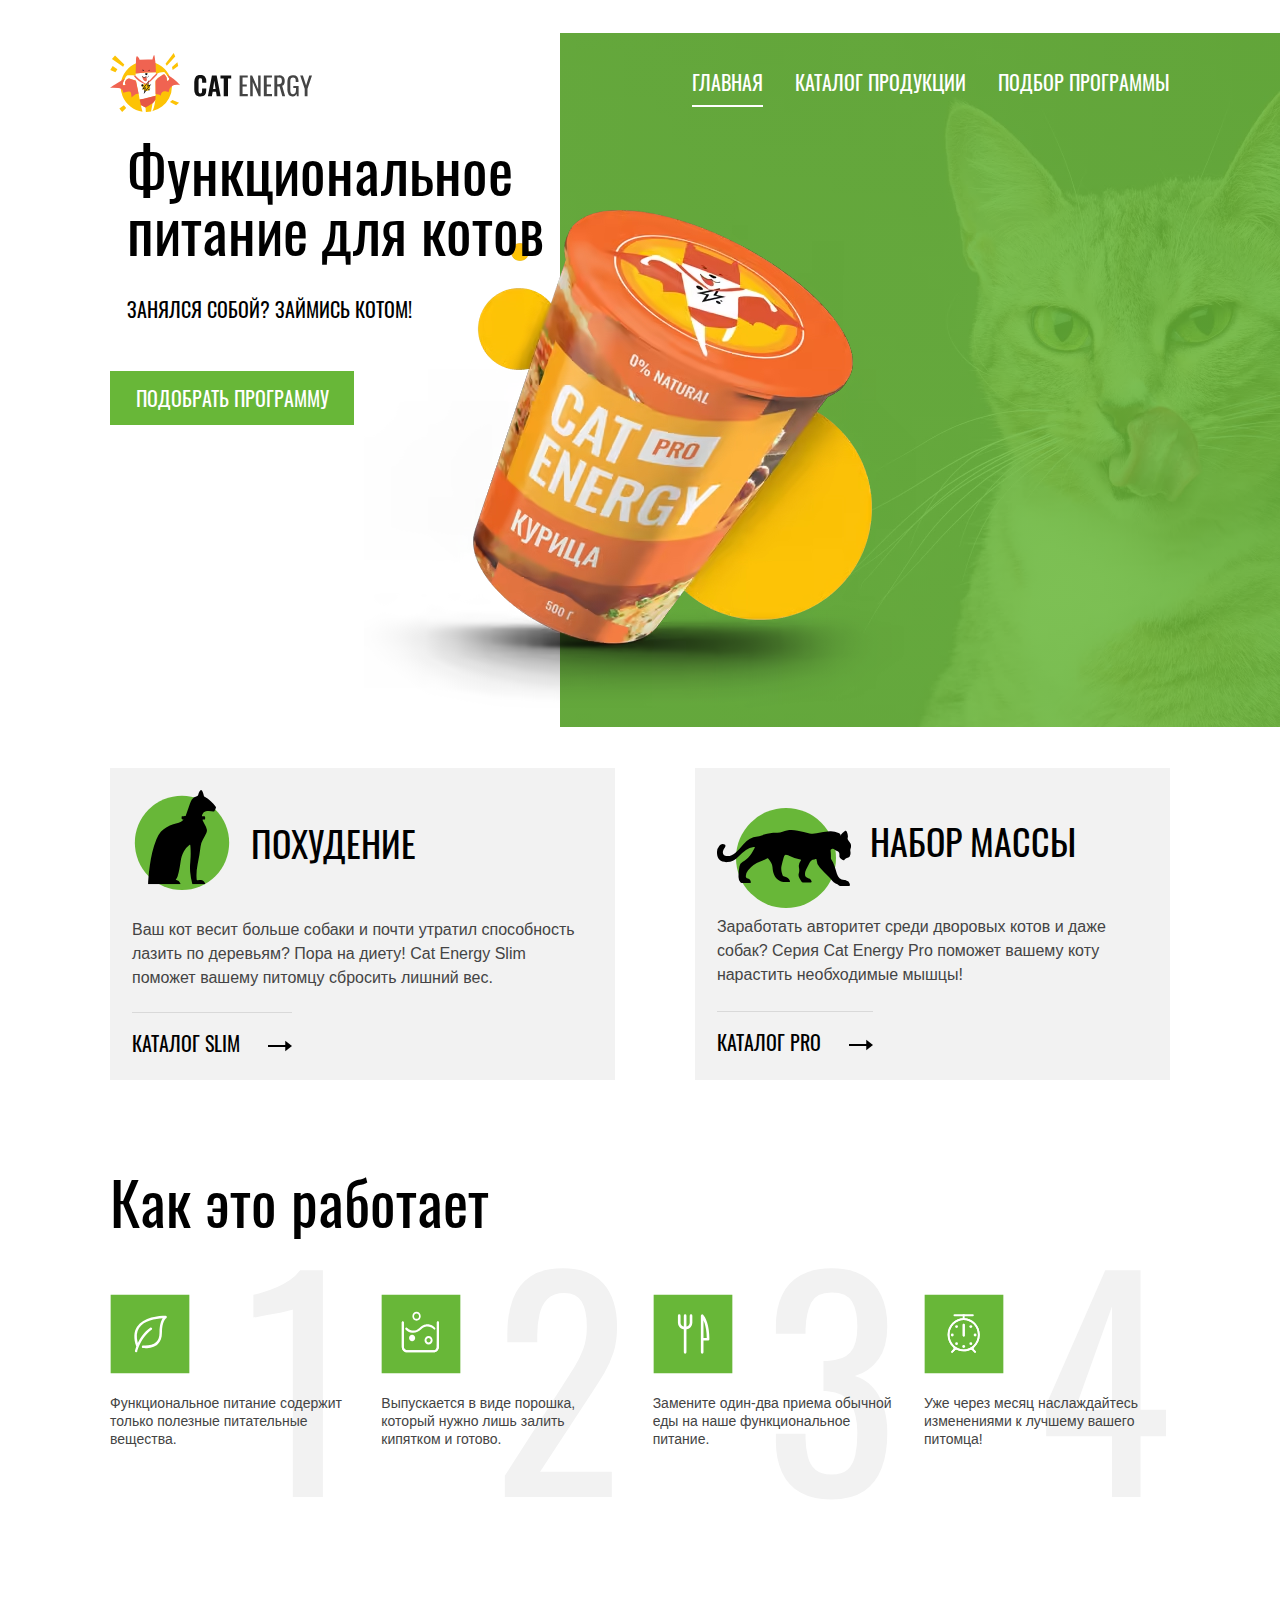
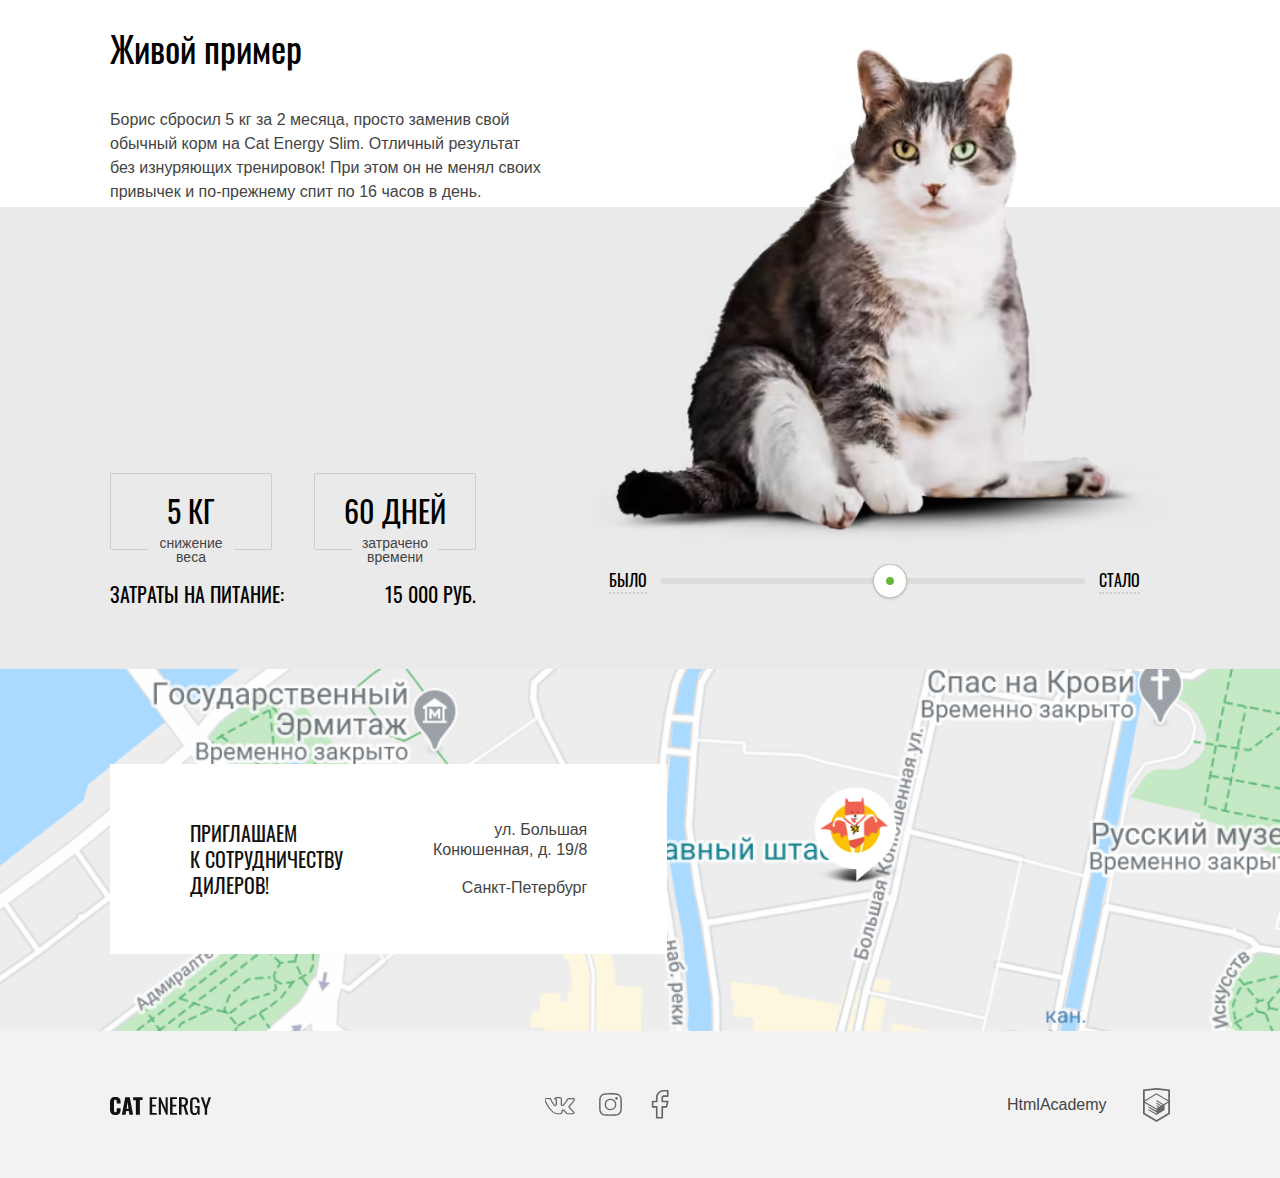
==== commit 0d52019f: "Deploying to gh-pages from @ Mi14ai1/1840617-cat-energy-24@0eda446981d961103746d1fc936166547a50e4f9 " ====
--- a/index.html
+++ b/index.html
@@ -1 +1 @@
-<!DOCTYPE html><html class="page" lang="ru"><head><meta charset="utf-8"><meta name="viewport" content="width=device-width,initial-scale=1"><title>Главная | Кэт энерджи | HTML Academy</title><link rel="stylesheet" href="./css/style.min.css"><script src="./js/menu-button.min.js" defer="defer"></script></head><body class="page__body"><div class="page__centerer"><header class="header"><div class="header__logo-container"><a href="index.html" class="header__logo-link" aria-current="page"></a></div><nav class="navigation navigation--closed navigation--nojs"><button class="navigation__menu-button" type="button"><span class="visually-hidden">Кнопка вызова меню</span></button><ul class="navigation__list alternative-text-color"><li class="navigation__item"><a class="navigation__link" href="index.html" aria-current="page">Главная</a></li><li class="navigation__item"><a class="navigation__link" href="catalog.html">Каталог продукции</a></li><li class="navigation__item"><a class="navigation__link" href="form.html">Подбор программы</a></li></ul></nav></header></div><main class="main"><h1 class="page__title-hidden visually-hidden">Cat energy</h1><section class="promo background-promo"><div class="promo__structure page__centerer"><div class="promo__text-container"><h2 class="promo__title">Функциональное<br>питание&nbsp;для&nbsp;котов</h2><p class="promo__text">Занялся собой? Займись котом!</p></div><div class="promo__image-container"><img src="img/promo-chicken.png" alt="Корм для котов со вкусом курицы" class="promo__image"></div><a href="#" class="promo__button button">Подобрать программу</a></div></section><div class="page__centerer"><section class="nutrition-programm"><div class="nutrition-programm__card nutrition-programm__card--slim"><h2 class="nutrition-programm__title">Похудение</h2><p class="nutrition-programm__text">Ваш кот весит больше собаки и&nbsp;почти утратил способность лазить по&nbsp;деревьям? Пора на&nbsp;диету! Cat Energy Slim поможет вашему питомцу сбросить лишний вес.</p><a href="#" class="nutrition-programm__link">Каталог slim</a></div><div class="nutrition-programm__card nutrition-programm__card--fat"><h2 class="nutrition-programm__title">Набор массы</h2><p class="nutrition-programm__text">Заработать авторитет среди дворовых котов и даже собак? Серия Cat Energy Pro поможет вашему коту нарастить необходимые мышцы!</p><a href="#" class="nutrition-programm__link">Каталог Pro</a></div></section><section class="description"><h2 class="description__title">Как это работает</h2><ol class="description__list"><li class="description__item description__item--feed"><p class="description__text">Функциональное питание содержит только полезные питательные вещества.</p></li><li class="description__item description__item--powder"><p class="description__text">Выпускается в&nbsp;виде порошка, который нужно лишь залить кипятком и&nbsp;готово.</p></li><li class="description__item description__item--eating"><p class="description__text">Замените один-два приема обычной еды на&nbsp;наше функциональное питание.</p></li><li class="description__item description__item--timer"><p class="description__text">Уже через месяц наслаждайтесь изменениями к&nbsp;лучшему вашего питомца!</p></li></ol></section></div><section class="example"><div class="page__centerer example__container"><div class="example__facts"><h2 class="example__title">Живой&nbsp;пример</h2><p class="example__text">Борис сбросил 5&nbsp;кг за&nbsp;2&nbsp;месяца, просто заменив свой обычный корм на&nbsp;Cat Energy Slim. Отличный результат без изнуряющих тренировок! При этом он&nbsp;не&nbsp;менял своих привычек и&nbsp;по-прежнему спит по&nbsp;16&nbsp;часов в&nbsp;день.</p><dl class="example__facts-list"><div class="example__item-container example__item-container--mass"><dt class="example__facts-item-explanation example__facts-item-explanation--mass"><span class="example__facts-item-explanation-text">снижение веса</span></dt><dd class="example__facts-item-fact example__facts-item-fact--mass">5 кг</dd></div><div class="example__item-container example__item-container--time"><dt class="example__facts-item-explanation example__facts-item-explanation--time"><span class="example__facts-item-explanation-text">затрачено времени</span></dt><dd class="example__facts-item-fact example__facts-item-fact--time">60 дней</dd></div><div class="example__item-container example__item-container--spending"><dt class="example__facts-item-explanation example__facts-item-explanation--spending">Затраты на&nbsp;питание:</dt><dd class="example__facts-item-fact example__facts-item-fact--spending">15&nbsp;000&nbsp;РУБ.</dd></div></dl></div><div class="slider"><div class="slider__images"><img src="img/cat-fat.png" alt="было" class="slider__image slider__image--was"> <img src="img/cat-skinny.png" alt="стало" class="slider__image slider__image--now"></div><div class="slider__controls-was-now" hidden><span class="slider__controls-text slider__controls-text--was">Было</span><div class="slider__progress"><div class="slider__progress-line"><button type="button" class="slider__button"><span class="visually-hidden">кнопка слайдера</span></button></div></div><span class="slider__controls-text slider__controls-text--now">Стало</span></div></div></div></section><section class="contacts"><div class="page__centerer"><h2 class="visually-hidden">Наш адрес</h2><div class="contacts__text"><p class="contacts__lead-text">приглашаем<br>к&nbsp;сотрудничеству<br>дилеров!</p><p class="contacts__adress">ул. Большая<br>Конюшенная, д. 19/8 <span class="contacts__adress-city">Санкт-Петербург</span></p></div><div class="contacts__map"></div></div></section></main><footer class="footer"><div class="page__centerer footer__container"><div class="footer__logo-container"><a href="index.html" class="footer__logo-link" aria-current="page"><img src="img/logo-words.svg" alt="" class="logo-words"></a></div><div class="social"><a class="social__link social__link--vk" href="https://vk.com/htmlacademy" target="_blank"><img class="social__image" src="../icons/sprite.svg#vkontakte" alt="Мы в Vk"> </a><a class="social__link social__link--instagram" href="https://instagram.com/htmlacademy/" target="_blank"><img class="social__image" src="../icons/sprite.svg#instagram" alt="Мы в instagram"> </a><a class="social__link social__link--facebook" href="https://facebook.com/htmlacademy" target="_blank"><img class="social__image" src="../icons/sprite.svg#facebook" alt="Мы в facebook"></a></div><div class="htmlacademy-logo"><a href="https://htmlacademy.ru/" target="_blank" class="htmlacademy-logo__link">HtmlAcademy</a></div></div></footer></body></html>+<!DOCTYPE html><html class="page" lang="ru"><head><meta charset="utf-8"><meta name="viewport" content="width=device-width,initial-scale=1"><title>Главная | Кэт энерджи | HTML Academy</title><link rel="stylesheet" href="./css/style.min.css"><script src="./js/menu-button.min.js" defer="defer"></script><script src="./js/cat-range.min.js" defer="defer"></script></head><body class="page__body"><div class="page__centerer"><header class="header"><div class="header__logo-container"><a href="index.html" class="header__logo-link" aria-current="page"></a></div><nav class="navigation navigation--closed navigation--nojs"><button class="navigation__menu-button" type="button"><span class="visually-hidden">Кнопка вызова меню</span></button><ul class="navigation__list alternative-text-color"><li class="navigation__item"><a class="navigation__link" href="index.html" aria-current="page">Главная</a></li><li class="navigation__item"><a class="navigation__link" href="catalog.html">Каталог продукции</a></li><li class="navigation__item"><a class="navigation__link" href="form.html">Подбор программы</a></li></ul></nav></header></div><main class="main"><h1 class="page__title-hidden visually-hidden">Cat energy</h1><section class="promo background-promo"><div class="promo__structure page__centerer"><div class="promo__text-container"><h2 class="promo__title">Функциональное<br>питание&nbsp;для&nbsp;котов</h2><p class="promo__text">Занялся собой? Займись котом!</p></div><div class="promo__image-container"><picture><source type="image/avif" srcset="./img/index/index-can-w@1x.avif, ./img/index/index-can-w@2x.avif 2x" media="(min-width: 1271px)"><source type="image/avif" srcset="./img/index/index-can-m@1x.avif, ./img/index/index-can-m@2x.avif 2x" media="(min-width: 768px) and (max-width: 1270px)"><source type="image/avif" srcset="./img/index/index-can-s@1x.avif, ./img/index/index-can-s@2x.avif 2x" media="(max-width: 767px)"><source type="image/webp" srcset="./img/index/index-can-w@1x.webp, ./img/index/index-can-w@2x.webp 2x" media="(min-width: 1271px)"><source type="image/webp" srcset="./img/index/index-can-m@1x.webp, ./img/index/index-can-m@2x.webp 2x" media="(min-width: 768px) and (max-width: 1270px)"><source type="image/webp" srcset="./img/index/index-can-s@1x.webp, ./img/index/index-can-s@2x.webp 2x" media="(max-width: 767px)"><source type="image/png" srcset="./img/index/index-can-w@1x.png, ./img/index/index-can-w@1x.png 2x" media="(min-width:1271px)"><source type="image/png" srcset="./img/index/index-can-m@1x.png, ./img/index/index-can-m@1x.png 2x" media="(min-width: 768px) and (max-width: 1270px)"><source type="image/png" srcset="./img/index/index-can-s@1x.png, ./img/index/index-can-s@1x.png 2x" media="(max-width: 767px)"><img class="promo__image" src="./img/index/index-can-s@1x.png" width="280" height="270" alt="Корм для котов со вкусом курицы"></picture></div><a href="#" class="promo__button button">Подобрать программу</a></div></section><div class="page__centerer"><section class="nutrition-programm"><div class="nutrition-programm__card nutrition-programm__card--slim"><h2 class="nutrition-programm__title">Похудение</h2><p class="nutrition-programm__text">Ваш кот весит больше собаки и&nbsp;почти утратил способность лазить по&nbsp;деревьям? Пора на&nbsp;диету! Cat Energy Slim поможет вашему питомцу сбросить лишний вес.</p><a href="#" class="nutrition-programm__link">Каталог slim</a></div><div class="nutrition-programm__card nutrition-programm__card--fat"><h2 class="nutrition-programm__title">Набор массы</h2><p class="nutrition-programm__text">Заработать авторитет среди дворовых котов и даже собак? Серия Cat Energy Pro поможет вашему коту нарастить необходимые мышцы!</p><a href="#" class="nutrition-programm__link">Каталог Pro</a></div></section><section class="description"><h2 class="description__title">Как это работает</h2><ol class="description__list"><li class="description__item description__item--feed"><p class="description__text">Функциональное питание содержит только полезные питательные вещества.</p></li><li class="description__item description__item--powder"><p class="description__text">Выпускается в&nbsp;виде порошка, который нужно лишь залить кипятком и&nbsp;готово.</p></li><li class="description__item description__item--eating"><p class="description__text">Замените один-два приема обычной еды на&nbsp;наше функциональное питание.</p></li><li class="description__item description__item--timer"><p class="description__text">Уже через месяц наслаждайтесь изменениями к&nbsp;лучшему вашего питомца!</p></li></ol></section></div><section class="example"><div class="page__centerer example__container"><div class="example__facts"><h2 class="example__title">Живой&nbsp;пример</h2><p class="example__text">Борис сбросил 5&nbsp;кг за&nbsp;2&nbsp;месяца, просто заменив свой обычный корм на&nbsp;Cat Energy Slim. Отличный результат без изнуряющих тренировок! При этом он&nbsp;не&nbsp;менял своих привычек и&nbsp;по-прежнему спит по&nbsp;16&nbsp;часов в&nbsp;день.</p><dl class="example__facts-list"><div class="example__item-container example__item-container--mass"><dt class="example__facts-item-explanation example__facts-item-explanation--mass"><span class="example__facts-item-explanation-text">снижение веса</span></dt><dd class="example__facts-item-fact example__facts-item-fact--mass">5 кг</dd></div><div class="example__item-container example__item-container--time"><dt class="example__facts-item-explanation example__facts-item-explanation--time"><span class="example__facts-item-explanation-text">затрачено времени</span></dt><dd class="example__facts-item-fact example__facts-item-fact--time">60 дней</dd></div><div class="example__item-container example__item-container--spending"><dt class="example__facts-item-explanation example__facts-item-explanation--spending">Затраты на&nbsp;питание:</dt><dd class="example__facts-item-fact example__facts-item-fact--spending">15&nbsp;000&nbsp;РУБ.</dd></div></dl></div><div class="slider"><div class="slider__images"><div class="slider__first-image"><picture><source type="image/avif" srcset="./img/index/slider/cat-fat@1x.avif, ./img/index/slider/cat-fat@2x.avif 2x"><source type="image/webp" srcset="./img/index/slider/cat-fat@1x.webp, ./img/index/slider/cat-fat@2x.webp 2x"><source type="image/png" srcset="./img/index/slider/cat-fat@1x.png, ./img/index/slider/cat-fat@2x.png 2x"><img src="img/cat-fat.png" alt="было" class="slider__image slider__image--was" width="280" height="232"></picture></div><div class="slider__second-image"><picture><source type="image/avif" srcset="./img/index/slider/cat-skinny@1x.avif, ./img/index/slider/cat-skinny@2x.avif 2x"><source type="image/webp" srcset="./img/index/slider/cat-skinny@1x.webp, ./img/index/slider/cat-skinny@2x.webp 2x"><source type="image/png" srcset="./img/index/slider/cat-skinny@1x.png, ./img/index/slider/cat-skinny@2x.png 2x"><img src="img/cat-skinny.png" alt="стало" class="slider__image slider__image--now" width="280" height="232"></picture></div></div><div class="slider__range-container"><span class="slider__text">Было</span><div class="cat-range"><div class="cat-range__mark"></div></div><span class="slider__text">Стало</span></div></div></div></section><section class="contacts page__centerer"><h2 class="visually-hidden">Наш адрес</h2><div class="contacts__text page__centerer"><p class="contacts__lead-text">приглашаем<br>к&nbsp;сотрудничеству<br>дилеров!</p><p class="contacts__adress">ул. Большая<br>Конюшенная, д. 19/8 <span class="contacts__adress-city">Санкт-Петербург</span></p></div></section></main><footer class="footer"><div class="page__centerer footer__container"><div class="footer__logo-container"><a href="index.html" class="footer__logo-link" aria-current="page"><img src="img/logo-words.svg" alt="" class="logo-words"></a></div><div class="social"><a class="social__link social__link--vk" href="https://vk.com/htmlacademy" target="_blank"><img class="social__image" src="../icons/sprite.svg#vkontakte" alt="Мы в Vk"> </a><a class="social__link social__link--instagram" href="https://instagram.com/htmlacademy/" target="_blank"><img class="social__image" src="../icons/sprite.svg#instagram" alt="Мы в instagram"> </a><a class="social__link social__link--facebook" href="https://facebook.com/htmlacademy" target="_blank"><img class="social__image" src="../icons/sprite.svg#facebook" alt="Мы в facebook"></a></div><div class="htmlacademy-logo"><a href="https://htmlacademy.ru/" target="_blank" class="htmlacademy-logo__link">HtmlAcademy</a></div></div></footer></body></html>--- a/css/style.min.css
+++ b/css/style.min.css
@@ -1,2 +1,2 @@
-@font-face{font-family:"Oswald";font-style:normal;font-weight:400;font-display:swap;src:url(../fonts/oswaldregular.woff2) format("woff2"),url(../fonts/oswaldregular.woff) format("woff")}@font-face{font-family:"Oswald";font-style:normal;font-weight:500;font-display:swap;src:url(../fonts/oswaldmedium.woff2) format("woff2"),url(../fonts/oswaldmedium.woff) format("woff")}:root{--accent-font:"Oswald", "Impact", sans-serif;--main-font:"Arial", "Helvetica", sans-serif}.visually-hidden{position:absolute;transform:scale(0)}.page{font-family:var(--main-font)}.page__body{--scrollbar:calc(100vw - 100%);margin:0}.page__centerer{position:relative;--content-indent:calc(20px + (10vw - 32px) / 4.48);margin-inline:var(--content-indent) calc(var(--content-indent) - var(--scrollbar))}@media (max-width:767.9px){.page__centerer{--content-indent:calc(20px + (10vw - 32px) / 4.48)}}@media (min-width:768px) and (max-width:1279.9px){.page__centerer{--content-indent:30px}}@media (min-width:1280px){.page__centerer{box-sizing:border-box;--content-indent:auto;padding:0 110px;max-width:1440px;margin:0 auto}}.page__form-title{font-family:"Oswald",sans-serif;font-size:36px;line-height:36px;font-weight:400;color:#000;text-align:center;margin:0}@media (min-width:768px) and (max-width:1279.9px){.page__form-title{font-size:60px;line-height:60px;text-align:left}}@media (min-width:1280px){.page__form-title{font-size:60px;line-height:60px;text-align:left}}.button{font-family:var(--accent-font);width:-moz-fit-content;width:fit-content}.button--size_wide{width:100%}.header{position:relative;display:grid;grid-template-columns:1fr 1fr;box-sizing:border-box;align-items:center}@media (max-width:767.9px){.header{background-color:var(--header-background-color-mobile)}}@media (min-width:767.9px){.header{display:flex;justify-content:space-between}}.header__logo-container{z-index:1;flex:1 0 auto}@media (max-width:767.9px){.header__logo-container{width:100%;padding:10px 0 18px}}.header__logo-link{display:grid;grid-template-columns:1fr 1fr;box-sizing:border-box;align-items:center;flex-wrap:nowrap;text-decoration:none}.header__logo-link:hover{opacity:.8}.header__logo-link:active{opacity:.6}@media (min-width:768px) and (max-width:1279.9px){.header__logo-link{display:flex;justify-content:space-between;max-width:174px}}@media (min-width:1280px){.header__logo-link{display:flex;justify-content:space-between;max-width:202px}}@media (max-width:767.9px){.header__logo-link::before{content:"";display:block;background-repeat:no-repeat;width:34px;height:38px;background-image:url(../img/logo-cat.svg)}}@media (min-width:768px) and (max-width:1279.9px){.header__logo-link::before{content:"";display:block;background-repeat:no-repeat;background-image:url(../img/cat-logo-tablet.svg);width:174px;height:52px}}@media (min-width:1280px){.header__logo-link::before{content:"";display:block;background-repeat:no-repeat;background-image:url(../img/cat-logo-tablet.svg);width:202px;height:59px}}@media (max-width:767.9px){.header__logo-link::after{content:"";display:block;justify-self:end;width:101px;height:18px;transform:translateX(50%);background-image:url(../img/logo-words.svg)}}.navigation{position:relative;display:flex;align-items:center;height:100%;padding:0}@media (min-width:767.9px){.navigation{display:block;justify-content:space-between}}@media (min-width:768px) and (max-width:1279.9px){.navigation{flex-wrap:wrap;padding:19px 0 10px}}.navigation--nojs .navigation__menu-button{display:none}@media (max-width:767.9px){.navigation--closed .navigation__menu-button::after,.navigation--opened .navigation__menu-button::after{content:url("data:image/svg+xml,%3Csvg width='24' height='18' viewBox='0 0 24 18' xmlns='http://www.w3.org/2000/svg'%3E%3Cpath stroke='%23000' stroke-width='1.5' d='M0 1.25h24M0 9.25h24M0 17.25h24'/%3E%3C/svg%3E");display:block;width:auto;height:auto;border:0;outline:0}.navigation--closed .navigation__list{display:none}.navigation--opened .navigation__menu-button::after{content:url("data:image/svg+xml,%3Csvg width='20' height='20' viewBox='0 0 20 20' fill='none' xmlns='http://www.w3.org/2000/svg'%3E%3Cpath transform='scale(.97098 1.0282) rotate(-45 24.51 7.237)' stroke='%23000' stroke-width='1.5' d='M0-.75h24.758'/%3E%3Cpath transform='matrix(.68659 .72705 -.68659 .72705 1 2)' stroke='%23000' stroke-width='1.5' d='M0-.75h24.758'/%3E%3C/svg%3E")}.navigation--opened .navigation__list{display:block}}.navigation__list{list-style:none;margin:0;padding:0;position:relative;display:flex;justify-content:space-between;flex-direction:row}@media (max-width:767.9px){.navigation__list{position:absolute;top:100%;left:0;transform:translateX(-50%);color:var(--navigation-text-color);width:100vw;flex-direction:column;z-index:2}}@media (min-width:767.9px){.navigation__list{transform:none}}@media (min-width:768px) and (max-width:1279.9px){.navigation__list{min-width:440px}}@media (min-width:1280px){.navigation__list{min-width:478px}}.navigation__menu-button{position:absolute;box-sizing:border-box;right:0;top:50%;transform:translateY(-50%);width:24px;height:18px;padding:0;margin:0;background-color:transparent;outline:0;border:0}@media (min-width:768px) and (max-width:1279.9px){.navigation__menu-button{display:none}}@media (min-width:1280px){.navigation__menu-button{display:none}}.navigation__item{box-sizing:border-box;background-color:#fff;border-top:1px solid;border-color:#e6e6e6;color:inherit}@media (min-width:1280px){.navigation__item{border-color:transparent;background-color:transparent}}@media (min-width:768px) and (max-width:1279.9px){.navigation__item{border-color:transparent;background-color:transparent}}@media (max-width:767.9px){.navigation__item:last-child{border-bottom:1px solid #e6e6e6}}@media (min-width:767.9px){.navigation__item [aria-current=page]{border-bottom:2px solid var(--menu-line-color)}}.navigation__link{display:block;font-family:"Oswald",sans-serif;font-size:20px;line-height:20px;font-weight:500;text-transform:uppercase;text-align:center;text-decoration:none;color:inherit;padding-top:22px;padding-bottom:24px}.navigation__link:hover{opacity:.6}.navigation__link:active{opacity:.3}@media (min-width:768px) and (max-width:1279.9px){.navigation__link{font-size:18px;line-height:24px;font-weight:400}}@media (min-width:1280px){.navigation__link{font-size:20px;line-height:30px;font-weight:400}}.promo{margin:0 auto;max-width:1440px}.promo__structure{position:relative;display:flex;flex-direction:column;box-sizing:border-box;text-align:center;padding-top:27px;min-height:480px}@media (min-width:768px) and (max-width:1279.9px){.promo__structure{min-height:790px;padding-top:40px}}@media (min-width:1280px){.promo__structure{gap:52px;text-align:left;color:#000;height:100%;min-height:636px;padding-bottom:82px}}.promo__text-container{display:flex;flex-direction:column;gap:25px;padding:0 17px;margin-bottom:29px;z-index:1}@media (min-width:768px) and (max-width:1279.9px){.promo__text-container{gap:41px}}@media (min-width:1280px){.promo__text-container{gap:40px}}.promo__title{font-family:"Oswald",sans-serif;font-size:36px;line-height:36px;font-weight:400;color:#fff;margin:0}@media (min-width:768px) and (max-width:1279.9px){.promo__title{font-size:60px;line-height:60px;text-align:start;color:#000}}@media (min-width:1280px){.promo__title{font-size:60px;line-height:60px;text-align:start;color:#000}}.promo__text{font-family:"Oswald",sans-serif;font-size:14px;line-height:14px;font-weight:400;text-transform:uppercase;color:#fff;margin:0}@media (min-width:768px) and (max-width:1279.9px){.promo__text{font-size:20px;line-height:20px;text-align:start;color:#000}}@media (min-width:1280px){.promo__text{font-size:20px;line-height:20px;text-align:start;color:#000}}.promo__image-container{position:absolute;bottom:40px;left:50%;width:280px;transform:translateX(-50%);z-index:0}@media (min-width:768px) and (max-width:1279.9px){.promo__image-container{width:709px}}@media (min-width:1280px){.promo__image-container{width:552px}}.promo__image{display:block;width:100%;height:100%}.promo__button{position:absolute;bottom:0;display:block;box-sizing:border-box;font-family:"Oswald",sans-serif;font-size:14px;line-height:18px;font-weight:400;text-decoration:none;text-transform:uppercase;color:var(--button-text-color);width:100%;padding:7px;background-color:var(--button-color)}@media (min-width:768px) and (max-width:1279.9px){.promo__button{display:flex;justify-content:center;align-items:center;font-size:20px;line-height:20px;max-width:244px;min-height:54px;padding:0;top:270px;left:120px;bottom:100%}}@media (min-width:1280px){.promo__button{position:relative;display:flex;justify-content:center;align-items:center;max-width:244px;min-height:54px;padding:0}}@media (max-width:1280px){.footer{background-color:var(--footer-background-color)}}.footer__container{display:flex;flex-direction:column;justify-content:space-between;min-height:236px}@media (min-width:767.9px){.footer__container{flex-direction:row;align-items:center;flex-wrap:nowrap;min-height:147px}}@media (min-width:1280px){.footer__container{background-color:var(--footer-background-color)}}.footer__logo-container{align-self:center;padding:39px 0 32px}@media (min-width:767.9px){.footer__logo-container{flex-grow:0}}.nutrition-programm{display:flex;flex-direction:column;gap:20px;padding-top:20px}@media (min-width:768px) and (max-width:1279.9px){.nutrition-programm{padding-bottom:49px}}@media (min-width:1280px){.nutrition-programm{display:flex;flex-direction:row;gap:80px;padding-bottom:71px}}.nutrition-programm__card{display:flex;flex-wrap:wrap;column-gap:19px;row-gap:22px;align-items:center;box-sizing:border-box;background-color:#f2f2f2;padding:22px}@media (min-width:768px) and (max-width:1279.9px){.nutrition-programm__card{display:grid;grid-template-columns:1fr 270px}}@media (min-width:1280px){.nutrition-programm__card{max-width:570px;margin:0}}.nutrition-programm__card--slim::before{content:url(../icons/sprite.svg#cat-slim);display:block;width:50px;height:53px}@media (min-width:768px) and (max-width:1279.9px){.nutrition-programm__card--slim::before{grid-area:1/2/3/3;justify-self:center;width:200px;height:211px}}@media (min-width:1280px){.nutrition-programm__card--slim::before{width:100px;height:106px}}.nutrition-programm__card--fat::before{content:url(../icons/sprite.svg#cat-muscle);display:block;width:67px;height:50px}@media (min-width:768px) and (max-width:1279.9px){.nutrition-programm__card--fat::before{grid-area:1/2/3/3;justify-self:center;width:268px;height:200px}}@media (min-width:1280px){.nutrition-programm__card--fat::before{width:134px;height:100px}}.nutrition-programm__title{font-family:"Oswald",sans-serif;font-size:24px;line-height:37px;font-weight:400;color:#000;text-transform:uppercase;text-align:center;margin:0}@media (min-width:768px) and (max-width:1279.9px){.nutrition-programm__title{font-size:36px;line-height:36px;text-align:start}}@media (min-width:1280px){.nutrition-programm__title{font-size:36px;line-height:36px;text-align:start}}.nutrition-programm__text{font-family:"Arial",sans-serif;font-size:14px;line-height:18px;font-weight:400;color:var(--base-font-color);margin:0}@media (min-width:768px) and (max-width:1279.9px){.nutrition-programm__text{font-size:16px;line-height:24px;text-align:start}}@media (min-width:1280px){.nutrition-programm__text{font-size:16px;line-height:24px;text-align:start}}.nutrition-programm__link{display:block;font-family:"Oswald",sans-serif;font-size:16px;line-height:16px;font-weight:400;color:#000;text-transform:uppercase;text-decoration:none;border-top:1px solid #d9d9d9;padding-top:15px}@media (min-width:768px) and (max-width:1279.9px){.nutrition-programm__link{font-size:20px;line-height:30px;text-align:start}}@media (min-width:1280px){.nutrition-programm__link{font-size:20px;line-height:30px;text-align:start}}.nutrition-programm__link::after{content:url("data:image/svg+xml,%3Csvg width='24' height='12' viewBox='0 0 24 12' fill='none' xmlns='http://www.w3.org/2000/svg'%3E%3Cline y1='6' x2='18' y2='6' stroke='black' stroke-width='2'/%3E%3Cpath d='M24 6L17.25 11.1962L17.25 0.803848L24 6Z' fill='black'/%3E%3C/svg%3E%0A");display:inline-block;width:24px;height:12px;margin-left:15px}@media (min-width:768px) and (max-width:1279.9px){.nutrition-programm__link::after{margin-left:25px}}@media (min-width:1280px){.nutrition-programm__link::after{margin-left:28px}}.nutrition-programm__link:hover::after{content:"";display:inline-block;background-image:url(../icons/sprite.svg#arrow-active);background-repeat:no-repeat;background-size:cover;background-position:center;width:33px;height:10px;margin-left:15px}@media (min-width:768px) and (max-width:1279.9px){.nutrition-programm__link:hover::after{margin-left:25px}}@media (min-width:1280px){.nutrition-programm__link:hover::after{margin-left:28px}}.nutrition-programm__link:active::after{content:"";display:inline-block;background-image:url(../icons/sprite.svg#arrow-active);background-repeat:no-repeat;background-size:cover;background-position:center;width:33px;height:10px;margin-left:15px;opacity:.3}@media (min-width:768px) and (max-width:1279.9px){.nutrition-programm__link:active::after{margin-left:25px}}@media (min-width:1280px){.nutrition-programm__link:active::after{margin-left:28px}}.description{padding-top:20px}@media (min-width:768px) and (max-width:1279.9px){.description{padding-bottom:60px;border-bottom:1px solid var(--line-after-description-color)}}.description__title{font-family:"Oswald",sans-serif;font-size:36px;line-height:40px;font-weight:400;color:#000;text-align:start;margin:0 0 40px}@media (min-width:767.9px){.description__title{margin-bottom:61px;font-size:60px;line-height:60px}}.description__item{position:relative;display:flex;align-items:center;gap:20px}@media (min-width:767.9px){.description__item{flex-direction:column;align-items:start;justify-content:center;min-height:280px}}@media (min-width:768px) and (max-width:1279.9px){.description__item{max-width:197px}}@media (min-width:1280px){.description__item{max-width:246px}}.description__item::before{content:"";display:block;flex-shrink:0;width:60px;height:60px;background-repeat:no-repeat;background-size:cover}@media (min-width:767.9px){.description__item::before{width:80px;height:80px}}.description__item--feed::before{background-image:url(../icons/sprite.svg#nutrients)}.description__item--powder::before{background-image:url(../icons/sprite.svg#powder)}.description__item--eating::before{background-image:url(../icons/sprite.svg#eating)}.description__item--timer::before{background-image:url(../icons/sprite.svg#timer)}.description__text{font-family:"Arial",sans-serif;font-size:14px;line-height:18px;margin:0;color:var(--base-font-color)}@media (min-width:768px) and (max-width:1279.9px){.description__text{font-size:16px;line-height:24px}}.description__list{display:flex;flex-direction:column;gap:20px;margin:0;padding:0;list-style:none;counter-reset:section}@media (min-width:768px) and (max-width:1279.9px){.description__list{flex-direction:row;flex-wrap:wrap;column-gap:137px;row-gap:90px}}@media (min-width:1280px){.description__list{flex-direction:row;flex-wrap:wrap;justify-content:space-between}}@media (min-width:767.9px){.description__item::after{counter-increment:section;content:counter(section);position:absolute;z-index:-1;right:0;bottom:0;font-family:"Oswald",sans-serif;font-size:280px;line-height:280px;font-weight:400;color:var(--description-numders-color)}}.example{position:relative;padding-top:47px}.example::after{content:"";display:block;position:absolute;bottom:0;left:0;z-index:-1;width:100%;height:calc(100% - 47px)}@media (max-width:1280px){.example::after{background-color:var(--example-background-color)}}@media (min-width:767.9px){.example::after{height:462px}}.example__container::after{content:"";display:block;position:absolute;bottom:0;left:0;z-index:-1;width:100%;height:100%}@media (min-width:1280px){.example__container::after{background-color:var(--example-background-color)}}@media (min-width:767.9px){.example__container::after{height:462px}}.example__container{display:flex;flex-direction:column}@media (min-width:1280px){.example__container{flex-direction:row;padding-top:70px}}.example__facts{display:flex;flex-direction:column;gap:20px}@media (min-width:768px) and (max-width:1279.9px){.example__facts{gap:54px}}@media (min-width:1280px){.example__facts{gap:70px;max-width:436px;margin-bottom:75px}}.example__title{font-family:"Oswald",serif;font-weight:400;font-size:36px;line-height:40px;color:#000;padding-bottom:20px;margin:0}.example__text{font-family:"Arial",serif;font-weight:400;font-size:14px;line-height:18px;color:var(--base-font-color);margin:0}.example__facts-list{display:grid;grid-template-columns:1fr 1fr;row-gap:34px;margin:0}@media (min-width:768px) and (max-width:1279.9px){.example__facts-list{display:flex;column-gap:42px;row-gap:9px}}@media (min-width:1280px){.example__facts-list{max-width:366px}}.example__item-container{position:relative;display:flex;justify-content:center}@media (min-width:1280px){.example__item-container--mass{justify-self:start}.example__item-container--time{justify-self:end}}.example__item-container--spending{grid-column:1/-1}@media (min-width:768px) and (max-width:1279.9px){.example__item-container--spending{display:flex;flex-direction:column;flex-grow:1}}@media (min-width:1280px){.example__item-container--spending{display:flex;flex-direction:row;justify-content:space-between}}.example__facts-item-fact{font-family:"Oswald",sans-serif;font-size:24px;line-height:24px;color:#000;text-transform:uppercase;margin:0}@media (min-width:767.9px){.example__facts-item-fact{font-size:30px;line-height:37px}}.example__facts-item-explanation{position:relative;box-sizing:border-box;font-family:"Arial",sans-serif;font-size:12px;line-height:12px;color:var(--base-font-color);text-transform:lowercase;white-space:pre-wrap;text-align:center;margin:0}@media (min-width:767.9px){.example__facts-item-explanation{font-size:14px;line-height:14px}}.example__facts-item-explanation-text{position:absolute;display:inline-block;width:80px;padding:3px;background-color:var(--explanation-text-bgcolor);bottom:0;transform:translate(-50%,50%)}@media (min-width:768px) and (max-width:1279.9px){.example__facts-item-explanation-text{background-color:var(--explanation-middle-text-bgcolor)}}.example__facts-item-fact--mass,.example__facts-item-fact--time{position:absolute;top:0;transform:translateY(50%)}.example__facts-item-explanation--mass::before,.example__facts-item-explanation--time::before{content:"";display:block;width:124px;height:56px;border-radius:2px;box-shadow:inset 0 0 0 1px var(--fact-border-color)}@media (min-width:767.9px){.example__facts-item-explanation--mass::before,.example__facts-item-explanation--time::before{width:162px;height:77px}}.example__facts-item-explanation--spending,.example__facts-item-fact--spending{font-family:"Oswald",sans-serif;font-size:14px;line-height:20px;color:#000;text-transform:uppercase}@media (min-width:767.9px){.example__facts-item-explanation--spending,.example__facts-item-fact--spending{font-size:20px}}@media (min-width:768px) and (max-width:1279.9px){.example__facts-item-explanation--spending,.example__facts-item-fact--spending{text-align:end}}.slider{max-width:280px}.slider__images{position:relative}.slider__image{left:0;width:100%}.slider__image--was{position:absolute;bottom:0;left:0;z-index:1;height:100%;width:100%;object-fit:cover;object-position:33%}.contacts{position:relative}.contacts__text{display:flex;justify-content:space-between}@media (min-width:1280px){.contacts__text{position:absolute;max-width:565px}}.contacts__adress{font-family:"Arial",sans-serif;font-size:14px;line-height:20px;color:var(--base-font-color);margin:0}@media (min-width:767.9px){.contacts__adress{display:flex;flex-direction:column;justify-content:space-between;font-size:16px;line-height:20px;text-align:right}}.contacts__lead-text{font-family:"Oswald",sans-serif;font-size:16px;line-height:20px;color:#111;text-transform:uppercase;margin:0;padding-right:10px}@media (min-width:767.9px){.contacts__lead-text{font-size:20px;line-height:26px}}.contacts__map{min-height:362px}@media (min-width:768px) and (max-width:1279.9px){.contacts__map{min-height:400px}}.products-list{display:grid;grid-template-columns:repeat(auto-fill,minmax(245px,1fr));column-gap:40px;row-gap:25px;padding:41px 0 0;margin:0;list-style:none}@media (min-width:767.9px){.products-list{padding-top:165px}}@media (min-width:768px) and (max-width:1279.9px){.products-list{column-gap:60px}}@media (min-width:1280px){.products-list{column-gap:80px}}.show-more{position:relative;display:flex;flex-direction:column;justify-content:space-between;font-family:"Oswald",sans-serif;font-weight:400;text-align:center;padding:78px 0 25px;border-top:1px solid #ebebeb}@media (min-width:767.9px){.show-more{border:1px solid #f2f2f2}}@media (min-width:768px) and (max-width:1279.9px){.show-more{box-sizing:border-box;width:100%;max-width:324px;min-height:429px;padding:161px 30px 41px}}@media (min-width:1280px){.show-more{max-width:245px}}.show-more__important-text{font-size:16px;line-height:20px;color:#111;margin:0}.show-more__regular-text{flex-grow:1;font-family:"Arial",sans-serif;font-size:12px;line-height:16px;color:var(--base-font-color);margin:0}.show-more__button{display:block;font-size:16px;line-height:20px;color:var(--base-font-color);text-decoration:none;text-transform:uppercase;background-color:#f2f2f2;padding:10px;margin:0}.show-more::before{content:url("data:image/svg+xml,%3Csvg width='30' height='30' viewBox='0 0 30 30' fill='none' xmlns='http://www.w3.org/2000/svg'%3E%3Cpath stroke='%23D3D3D3' stroke-width='2' d='M15 0v30M30 15H0'/%3E%3C/svg%3E");position:absolute;top:0;left:50%;transform:translate(-50%,50%);display:block;width:30px;height:30px}@media (min-width:768px) and (max-width:1279.9px){.show-more::before{width:60px;height:60px}}.additional{--line-color:#68b738}@media (max-width:767.9px){.additional{border-top:1px solid #ebebeb}}@media (min-width:1280px){.additional{display:grid;grid-template-columns:1fr 245px;gap:79px;align-items:center}}.additional__products-list{display:flex;flex-direction:column;margin:0;list-style:none;padding:0}@media (min-width:1280px){.additional__products-list{flex-grow:1}}.additional__title{display:flex;align-items:center;font-family:"Oswald",sans-serif;font-size:24px;line-height:24px;font-weight:400;text-align:left;white-space:nowrap;margin:0}@media (min-width:768px) and (max-width:1279.9px){.additional__title{position:relative;margin-left:0;padding-left:67px}}@media (min-width:1280px){.additional__title{grid-column:1/-1}}.additional__title::after{content:"";display:block;width:100%;height:2px;background-color:var(--line-color);margin-left:22px}@media (min-width:768px) and (max-width:1279.9px){.additional__title::after{margin-left:35px}}@media (min-width:1280px){.additional__title::after{margin-left:35px}}.additional__title::before{content:"";display:block;width:0;height:0;background-color:var(--line-color);margin-right:0}@media (min-width:768px) and (max-width:1279.9px){.additional__title::before{height:2px;width:30px;margin-right:37px}}@media (min-width:1280px){.additional__title::before{height:2px;width:70px;margin-right:40px}}.additional__item{display:grid;grid-template-columns:repeat(2,1fr);align-items:center;gap:38px;padding-top:13px;border-top:1px solid #cdcdcd}@media (min-width:1280px){.additional__item{grid-template-columns:repeat(4,1fr);padding-top:15px;padding-bottom:17px}}.additional__item:last-child{border-bottom:1px solid #cdcdcd}.additional__item-name{grid-column:1/-1;font-family:"Oswald",sans-serif;font-size:16px;line-height:16px;text-transform:uppercase;text-align:start;color:#222}@media (min-width:1280px){.additional__item-name{grid-column:1/2;margin:0}}.additional__item-price,.additional__item-unit{font-family:"Arial",sans-serif;font-size:14px;line-height:14px;color:var(--base-font-color)}@media (min-width:1280px){.additional__item-price,.additional__item-unit{margin:0}}.additional__item-price{text-align:right}.additional__item-order-button{grid-column:1/-1;font-family:"Oswald",sans-serif;font-size:16px;line-height:20px;text-transform:uppercase;color:var(--button-text-color);text-decoration:none;text-align:center;padding:10px;background-color:var(--button-color)}@media (min-width:1280px){.additional__item-order-button{grid-column:4/5;margin:0}}.ad{position:relative;display:flex;flex-direction:column;justify-content:end;box-sizing:border-box;background:url(../img/gift.jpg);background-size:cover;height:290px;padding:0 25px 43px}@media (min-width:490px){.ad{flex-direction:row;align-items:center;padding-right:124px}}@media (min-width:1280px){.ad{flex-direction:column;padding:0 10px 43px}}.ad::before{content:url("data:image/svg+xml,%3Csvg xmlns='http://www.w3.org/2000/svg' width='78' height='80' viewBox='0 0 78 80' fill='none'%3E%3Cpath d='M64.016 34.713H14.03c-1.754 0-3.182-1.418-3.182-3.16v-9.469c0-1.742 1.428-3.16 3.182-3.16h49.984c1.754 0 3.18 1.418 3.18 3.16v9.469c0 1.742-1.426 3.16-3.18 3.16ZM14.03 21.346a.751.751 0 0 0-.744.738v9.469c0 .407.334.738.744.738h49.984c.41 0 .743-.331.743-.738v-9.469a.75.75 0 0 0-.743-.738H14.03Z' fill='%23fff'/%3E%3Cpath d='M57.045 67.149H20.999c-3.377 0-6.125-2.73-6.125-6.086V33.502c0-.669.546-1.212 1.219-1.212s1.219.543 1.219 1.212v27.56c0 2.021 1.654 3.665 3.687 3.665h36.046c2.032 0 3.686-1.644 3.686-3.664V33.502c0-.669.546-1.212 1.219-1.212.672 0 1.218.543 1.218 1.212v27.56c0 3.357-2.747 6.087-6.123 6.087Z' fill='%23fff'/%3E%3Cpath d='M39.023 67.149a1.215 1.215 0 0 1-1.22-1.211V33.502c0-.669.547-1.212 1.22-1.212.672 0 1.218.543 1.218 1.212v32.435c0 .67-.545 1.212-1.218 1.212ZM23.811 21.341c-3.814-2.054-5.238-6.808-3.173-10.6 2.064-3.789 6.848-5.204 10.665-3.154 5.814 3.13 8.954 11.86 9.084 12.23l-2.3.804c-.029-.083-2.961-8.222-7.944-10.904-2.635-1.415-5.937-.438-7.36 2.177-1.426 2.618-.444 5.9 2.19 7.318l-1.162 2.13Z' fill='%23fff'/%3E%3Cpath d='m54.231 21.341-1.16-2.13a5.376 5.376 0 0 0 2.622-3.207 5.327 5.327 0 0 0-.431-4.109 5.382 5.382 0 0 0-3.226-2.604 5.426 5.426 0 0 0-4.134.426c-4.982 2.682-7.915 10.82-7.944 10.903l-2.3-.803c.131-.37 3.27-9.101 9.084-12.23a7.859 7.859 0 0 1 5.99-.617 7.8 7.8 0 0 1 4.674 3.771 7.72 7.72 0 0 1 .623 5.953 7.788 7.788 0 0 1-3.798 4.647ZM61.95 50.931H16.093a1.215 1.215 0 0 1-1.219-1.21c0-.67.546-1.212 1.219-1.212H61.95c.672 0 1.218.543 1.218 1.211 0 .669-.545 1.211-1.218 1.211Z' fill='%23fff'/%3E%3C/svg%3E");position:absolute;top:0;left:50%;transform:translate(-50%,50%);display:block;width:78px;height:80px}@media (min-width:768px) and (max-width:1279.9px){.ad::before{top:50%;left:0;transform:translate(100%,-50%)}}@media (min-width:1280px){.ad::before{top:0;left:50%;transform:translate(-50%,50%)}}.ad__text{font-family:"Arial",sans-serif;font-size:16px;line-height:20px;color:#fff;text-align:center;margin:0}@media (min-width:768px) and (max-width:1279.9px){.ad__text{text-align:start}}@media (min-width:1280px){.ad__text{text-align:center}}.form-cat-program{display:flex;flex-direction:column;gap:26px;padding:39px 0 0;--mark-border-color:#cdcdcd}@media (min-width:1280px){.form-cat-program{display:grid;grid-template-columns:1fr 1fr;column-gap:61px;row-gap:61px}}.form-cat-program__button{font-family:"Oswald",sans-serif;font-size:16px;line-height:20px;font-weight:400;text-transform:uppercase;color:var(--button-text-color);border:0;padding:10px;background-color:var(--button-color);max-width:558px}.form-cat-program__comment{box-sizing:border-box;width:100%;min-height:150px;padding:10px 19px;border:1px solid var(--input-border-color)}.form-cat-program__comment::placeholder{font-family:"Oswald",sans-serif;font-size:16px;line-height:18px;font-weight:400;color:var(--base-font-color);text-transform:uppercase}.request-to-user{font-family:"Oswald",sans-serif;font-size:14px;line-height:18px;font-weight:400;color:#000;margin:0}@media (min-width:768px) and (max-width:1279.9px){.request-to-user{font-size:20px;line-height:30px}}.product-card{display:grid;grid-template-columns:1fr 1fr;row-gap:13px;padding:19px 0;border-top:1px solid #ebebeb}@media (min-width:767.9px){.product-card{position:relative;display:flex;flex-direction:column;box-sizing:border-box;width:100%;min-height:430px;row-gap:33px}}@media (min-width:768px) and (max-width:1279.9px){.product-card{max-width:324px;padding:161px 36px 39px;border:0;background-color:#f2f2f2}}@media (min-width:1280px){.product-card{max-width:245px;padding:161px 36px 39px;border:0;background-color:#f2f2f2}}@media (min-width:768px) and (max-width:1279.9px){.product-card__item-name,.product-card__item-value{font-size:16px;padding:9px 0;border-bottom:1px solid #cdcdcd}}@media (min-width:1280px){.product-card__item-name,.product-card__item-value{font-size:16px;padding:9px 0;border-bottom:1px solid #cdcdcd}}.product-card__text{display:grid;grid-template-columns:1fr 1fr;align-items:center;font-family:"Arial",sans-serif;font-size:12px;line-height:16px;color:var(--base-font-color)}.product-card__button{grid-column:1/-1;box-sizing:border-box;font-family:"Oswald",sans-serif;font-size:16px;line-height:20px;text-transform:uppercase;color:var(--button-text-color);text-decoration:none;text-align:center;align-self:end;min-height:40px;width:100%;background-color:var(--button-color);padding:10px}.product-card__item-value{text-align:right}.product-card__title{grid-column:1/-1;font-family:"Oswald",sans-serif;font-size:16px;font-weight:400;line-height:20px;text-align:left;text-transform:uppercase;color:#222}@media (max-width:767.9px){.product-card__title{padding-right:60px}}@media (min-width:768px) and (max-width:1279.9px){.product-card__title{font-size:20px;line-height:24px;text-align:center;color:#222;padding:0 40px}}@media (min-width:1280px){.product-card__title{font-size:20px;line-height:24px;text-align:center;color:#222;padding:0 10px}}.product-card:first-child{border-top:transparent}.product-card__image{display:block;width:140px;height:100%;object-fit:contain}@media (min-width:768px) and (max-width:1279.9px){.product-card__image{position:absolute;bottom:100%;left:50%;transform:translate(-50%,50%);width:168px;height:200px}}@media (min-width:1280px){.product-card__image{position:absolute;bottom:100%;left:50%;transform:translate(-50%,50%);width:168px;height:200px}}.inputs-group{display:flex;flex-direction:column;flex-wrap:wrap;gap:20px;box-sizing:border-box;margin:0;padding:0;border:0}@media (min-width:768px) and (max-width:1279.9px){.inputs-group{width:100%}.inputs-group.inputs-group--type_contacts{border:transparent}}@media (min-width:1280px){.inputs-group.inputs-group--type_contacts{grid-column:1/-1;flex-direction:row;justify-content:space-between;gap:78px}}.inputs-group.inputs-group--type_program{position:relative;margin:0}@media (min-width:767.9px){.inputs-group.inputs-group--type_program{border:1px solid var(--input-border-color);padding-left:28px}}@media (min-width:768px) and (max-width:1279.9px){.inputs-group.inputs-group--type_program{grid-column:1/-1}}@media (min-width:1280px){.inputs-group.inputs-group--type_program{grid-column:2/3}}@media (min-width:768px) and (max-width:1279.9px){.inputs-group.inputs-group--type_additionals{display:grid;grid-template-columns:1fr 1fr;row-gap:32px;border:transparent}}@media (min-width:1280px){.inputs-group.inputs-group--type_additionals{grid-column:1/-1;display:flex;flex-direction:row;justify-content:space-between}}@media (min-width:768px) and (max-width:1279.9px){.inputs-group.inputs-group--type_cat{border-color:transparent}}@media (min-width:1280px){.inputs-group.inputs-group--type_cat{grid-column:1/2}}.inputs-group__input-label--email,.inputs-group__input-label--phone{position:relative}.inputs-group__input-label--email::after,.inputs-group__input-label--phone::after{content:"";position:absolute;right:20px;display:block;width:18px;height:13px;background-image:url("data:image/svg+xml,%3Csvg width='19' height='14' viewBox='0 0 19 14' fill='none' xmlns='http://www.w3.org/2000/svg'%3E%3Cpath stroke='%23222' stroke-width='1.3' d='M1.19 6v8M18.19 6v8M.54 13.35h18M.54 1.35h18M17.89 3.182 9.54 9.677 1.19 3.182V1.65h16.7v1.532Z'/%3E%3C/svg%3E");background-repeat:no-repeat;background-position:50% 50%}.inputs-group__input-label--phone::after{width:20px;height:20px;background-image:url("data:image/svg+xml,%3Csvg width='20' height='20' viewBox='0 0 20 20' fill='none' xmlns='http://www.w3.org/2000/svg'%3E%3Cg clip-path='url(%23a)' fill='%23000'%3E%3Cpath d='M17.756 9.4H9.618v1.2h8.138l-2.01 2.1.861.9 2.968-3.1a.772.772 0 0 0 0-.9l-2.968-3.1-.861.9 2.01 2ZM8.374 19.4v-6.2a.663.663 0 0 0-.18-.411.611.611 0 0 0-.395-.189H3.587c.005.317.127.619.342.843.214.224.503.352.806.357H7.13v5H3.587a1.645 1.645 0 0 1-.669-.095 1.7 1.7 0 0 1-.581-.357 1.785 1.785 0 0 1-.405-.565 1.854 1.854 0 0 1-.164-.683v-14c-.008-.463.158-.91.462-1.247A1.664 1.664 0 0 1 3.395 1.3H7.13v5H4.831a1.144 1.144 0 0 0-.807.357 1.247 1.247 0 0 0-.342.843h4.213a.611.611 0 0 0 .394-.189.663.663 0 0 0 .18-.411V.6a.864.864 0 0 0-.251-.402A.808.808 0 0 0 7.799 0H3.587A2.762 2.762 0 0 0 2.48.19a2.856 2.856 0 0 0-.953.617 3 3 0 0 0-.653.952A3.111 3.111 0 0 0 .619 2.9v13.9c-.028.398.023.797.15 1.173.128.376.328.72.589 1.011.26.292.576.523.927.68.35.158.728.238 1.11.236H7.8a.46.46 0 0 0 .402-.106.497.497 0 0 0 .173-.394Z'/%3E%3C/g%3E%3Cdefs%3E%3CclipPath id='a'%3E%3Cpath fill='%23fff' transform='translate(.619)' d='M0 0h19.148v20H0z'/%3E%3C/clipPath%3E%3C/defs%3E%3C/svg%3E")}.inputs-group__input-label{display:flex;flex-direction:row;flex-wrap:nowrap;align-items:center;gap:13px;flex-shrink:0;flex-grow:1;font-family:"Oswald",sans-serif;font-size:16px;line-height:18px;font-weight:400;text-transform:uppercase;color:var(--base-font-color);white-space:nowrap}@media (min-width:768px) and (max-width:1279.9px){.inputs-group__input-label{font-size:20px;line-height:30px}}.inputs-group__input{flex-grow:1;font-family:"Oswald",sans-serif;font-size:16px;line-height:18px;font-weight:400;color:var(--base-font-color);text-transform:uppercase;min-height:46px;outline:0;border:1px solid var(--input-border-color);padding:0 15px;overflow:hidden;-webkit-appearance:none;appearance:none}@media (min-width:768px) and (max-width:1279.9px){.inputs-group__input{font-size:20px;line-height:30px}}.inputs-group__input::-webkit-inner-spin-button,.inputs-group__input::-webkit-outer-spin-button{-webkit-appearance:none;appearance:none;margin:0}.inputs-group__input-radio:checked+.inputs-group__input-label::before{content:"";display:block;width:30px;height:30px;background:url("data:image/svg+xml,%3Csvg width='14' height='15' viewBox='0 0 14 15' fill='none' xmlns='http://www.w3.org/2000/svg'%3E%3Cellipse cx='7' cy='7.274' rx='6.75' ry='6.773' fill='%2368B738'/%3E%3C/svg%3E") no-repeat 50% 50%;box-shadow:inset 0 0 0 1px var(--mark-border-color)}.inputs-group__input-radio~.inputs-group__input-label::before{content:"";display:block;border-radius:50%;width:30px;height:30px;box-shadow:inset 0 0 0 1px var(--mark-border-color)}.inputs-group__input-checkbox:checked+.inputs-group__input-label::before{content:"";display:block;width:30px;height:30px;background:url("data:image/svg+xml,%3Csvg width='19' height='15' viewBox='0 0 19 15' fill='none' xmlns='http://www.w3.org/2000/svg'%3E%3Cpath d='M7 11.718 1.3 5.27.25 6.457 7 14.094 18.25 1.366 17.2.094 7 11.718Z' fill='%2368B738'/%3E%3C/svg%3E") no-repeat 50% 50%;box-shadow:inset 0 0 0 1px var(--mark-border-color)}.inputs-group__input-checkbox~.inputs-group__input-label::before{content:"";display:block;width:30px;height:30px;box-shadow:inset 0 0 0 1px var(--mark-border-color)}.inputs-group__title{position:relative;display:flex;flex-direction:row;align-items:center;flex-grow:1;font-family:"Oswald",sans-serif;font-size:24px;line-height:24px;font-weight:400;text-align:left;width:100%;padding:25px 0 36px}@media (min-width:767.9px){.inputs-group__title{white-space:nowrap}}.inputs-group__title::after{content:"";position:absolute;top:50%;right:-20px;display:block;width:99px;height:2px;background-color:var(--line-color)}@media (min-width:768px) and (max-width:1279.9px){.inputs-group__title::after{width:50%;right:-30px}}@media (min-width:1280px){.inputs-group__title::after{top:50%;right:-110px;width:50%;height:2px;margin-left:35px}}.inputs-group__title::before{content:"";position:absolute;display:block;top:50%;right:-20px;width:0;height:0;background-color:var(--line-color)}@media (min-width:768px) and (max-width:1279.9px){.inputs-group__title::before{left:-30px;width:30px;height:2px;margin-right:37px}}@media (min-width:1280px){.inputs-group__title::before{left:-110px;width:70px;height:2px;margin-right:40px}}.comment-label{display:flex;flex-direction:column;align-items:stretch;text-align:start}@media (min-width:768px) and (max-width:1279.9px){.comment-label{grid-column:1/-1}}@media (min-width:1280px){.comment-label{grid-column:1/-1}}.comment-label__title{position:relative;display:flex;flex-direction:row;align-items:center;flex-grow:1;font-family:"Oswald",sans-serif;font-size:24px;line-height:24px;font-weight:400;text-align:left;width:100%;padding:25px 0 36px}@media (min-width:767.9px){.comment-label__title{white-space:nowrap}}.comment-label__title::after{content:"";position:absolute;top:50%;right:-20px;display:block;width:99px;height:2px;background-color:var(--line-color)}@media (min-width:768px) and (max-width:1279.9px){.comment-label__title::after{width:50%;right:-30px}}@media (min-width:1280px){.comment-label__title::after{right:-110px;width:50%}}.comment-label__title::before{content:"";position:absolute;display:block;top:50%;height:0;width:0;right:-20px;background-color:var(--line-color)}@media (min-width:768px) and (max-width:1279.9px){.comment-label__title::before{left:-30px;width:30px;height:2px;margin-right:37px}}@media (min-width:1280px){.comment-label__title::before{left:-110px;width:30px;margin-right:37px}}:root{--header-background-color-mobile:#ffffff;--header-background-color:transparent;--base-font-color:#444444;--button-color:#68b738;--line-color:#68b738;--button-text-color:#ffffff;--navigation-text-color:#000000;--input-border-color:#e7e7e7;--show-more-base-color:#f2f2f2;--line-after-description-color:#e6e6e6;--fact-border-color:#cdcdcd;--example-background-color:#eaeaea;--description-numders-color:#f2f2f2;--explanation-middle-text-bgcolor:#ffffff;--explanation-text-bgcolor:#eaeaea;--footer-background-color:#f2f2f2;--alternative-menu-text-color:#ffffff;--menu-line-color:#68b738}.social{display:flex;justify-content:space-between;align-items:center;padding:0 73px;flex-grow:1;border-top:1px solid #d9d9d9}@media (min-width:768px) and (max-width:1279.9px){.social{width:129px;flex-grow:0;border:transparent;order:0}}@media (min-width:1280px){.social{width:129px;flex-grow:0;border:transparent;order:0}}.social__link{display:block;text-decoration:none}.social__image{height:100%;width:100%;object-fit:cover}.social__link--vk{width:23px;height:16px}@media (min-width:767.9px){.social__link--vk{width:30px;height:32px}}.social__link--instagram{width:16px;height:16px}@media (min-width:767.9px){.social__link--instagram{width:23px;height:23px}}.social__link--facebook{width:10px;height:18px}@media (min-width:767.9px){.social__link--facebook{width:28px;height:33px}}.htmlacademy-logo{display:flex;flex-direction:row;flex-wrap:nowrap;justify-content:space-between;flex-grow:1;gap:22px;align-items:center;width:100%;border-top:1px solid #d9d9d9}@media (min-width:767.9px){.htmlacademy-logo{border:transparent;max-width:163px}}.htmlacademy-logo__link{text-decoration:none;color:var(--base-font-color)}.htmlacademy-logo::after{content:url("data:image/svg+xml,%0A%3Csvg width='27' height='34' viewBox='0 0 27 34' fill='none' xmlns='http://www.w3.org/2000/svg'%3E%3Cpath d='M13.643.016 13.5 0 0 1.407v24.606L13.5 34 27 26.013V1.407L13.643.016Zm11.591 25L13.5 31.956 1.766 25.015V14.93l11.685 6.916.02 1.253-8.017-4.743-.011 1.225 8.046 4.809.02 1.286-8.045-4.758-.01 1.226L13.5 26.95l8.124-4.833V16.91l3.62-2.15-.01 10.256Zm0-11.564-3.22 1.88-1.482.875-7.065-4.187-.011 1.225 6.04 3.573-.053.031-.13.076-.86.492-4.986-2.948-.011 1.225 3.936 2.328-.933.61-.021.012-2.971-1.742-.011 1.225 1.947 1.135-1.988 1.186-11.618-6.872 11.638-6.958 11.8 6.834Zm0-1.225L13.44 5.31 1.766 12.22V2.99L13.5 1.764 25.234 2.99v9.237Z' fill='%23666'/%3E%3C/svg%3E");display:inline-block;width:27px;height:34px}.catalog-title{font-family:"Oswald",sans-serif;font-size:36px;line-height:36px;font-weight:400;color:#000;text-align:center;margin:0}@media (min-width:768px) and (max-width:1279.9px){.catalog-title{font-size:60px;line-height:60px;text-align:left}}@media (min-width:1280px){.catalog-title{font-size:60px;line-height:60px;text-align:left}}.background-promo{position:relative}.background-promo::after{content:"";display:block;position:absolute;top:0;height:302px;width:100%;background-image:url(../img/promo-background-mini.png);background-size:cover;z-index:-1}@media (max-width:767.9px){.background-promo::after{left:0}}@media (min-width:768px) and (max-width:1279.9px){.background-promo::after{display:none}}@media (min-width:1280px){.background-promo::after{position:absolute;right:0;top:-79px;background-image:url(../img/promo-background-max.png);background-repeat:no-repeat;background-size:contain;background-position:100% 50%;max-width:720px;height:694px}.alternative-text-color{color:var(--alternative-menu-text-color);--menu-line-color:#ffffff}}
+@font-face{font-family:"Oswald";font-style:normal;font-weight:400;font-display:swap;src:url(../fonts/oswaldregular.woff2) format("woff2"),url(../fonts/oswaldregular.woff) format("woff")}@font-face{font-family:"Oswald";font-style:normal;font-weight:500;font-display:swap;src:url(../fonts/oswaldmedium.woff2) format("woff2"),url(../fonts/oswaldmedium.woff) format("woff")}:root{--accent-font:"Oswald", "Impact", sans-serif;--main-font:"Arial", "Helvetica", sans-serif}.visually-hidden{position:absolute;transform:scale(0)}.page{font-family:var(--main-font)}.page__body{--scrollbar:calc(100vw - 100%);margin:0}.page__centerer{position:relative;--content-indent:calc(20px + (10vw - 32px) / 4.48);margin-inline:var(--content-indent) calc(var(--content-indent) - var(--scrollbar))}@media (min-width:1280px){.page__centerer{box-sizing:border-box;--content-indent:auto;padding:0 110px;max-width:1440px;margin:0 auto}}.page__form-title{font-family:"Oswald",sans-serif;font-size:36px;line-height:36px;font-weight:400;color:#000;text-align:start;margin:0}@media (min-width:767.9px){.page__form-title{font-size:60px;line-height:60px;text-align:left}}.page__form-title-container{display:flex;flex-direction:column;gap:37px;box-sizing:border-box;padding:27px 0 39px}@media (max-width:767.9px){.page__form-title-container{border-top:1px solid #d9d9d9}}@media (min-width:768px) and (max-width:1279.9px){.page__form-title-container{gap:52px;padding:75px 0 69px}}@media (min-width:1280px){.page__form-title-container{gap:54px;padding:85px 110px 72px}}.button{font-family:var(--accent-font);width:-moz-fit-content;width:fit-content}.button--size_wide{width:100%}.header{position:relative;display:grid;grid-template-columns:1fr 1fr;box-sizing:border-box;align-items:center}@media (max-width:767.9px){.header{background-color:var(--header-background-color-mobile)}}@media (min-width:767.9px){.header{display:flex;justify-content:space-between}}@media (min-width:768px) and (max-width:1279.9px){.header{padding:27px 0 0}}@media (min-width:1280px){.header{padding:53px 0 0}}.header__logo-container{z-index:1;flex:1 0 auto}@media (max-width:767.9px){.header__logo-container{width:100%;padding:10px 0 18px}}.header__logo-link{display:grid;grid-template-columns:1fr 1fr;box-sizing:border-box;align-items:center;flex-wrap:nowrap;text-decoration:none}.header__logo-link:hover{opacity:.8}.header__logo-link:active{opacity:.6}@media (min-width:768px) and (max-width:1279.9px){.header__logo-link{display:flex;justify-content:space-between;max-width:174px}}@media (min-width:1280px){.header__logo-link{display:flex;justify-content:space-between;max-width:202px}}@media (max-width:767.9px){.header__logo-link::before{content:"";display:block;background-repeat:no-repeat;width:34px;height:38px;background-image:url(../img/logo-cat.svg)}}@media (min-width:768px) and (max-width:1279.9px){.header__logo-link::before{content:"";display:block;background-repeat:no-repeat;background-image:url(../img/cat-logo-tablet.svg);width:174px;height:50px}}@media (min-width:1280px){.header__logo-link::before{content:"";display:block;background-repeat:no-repeat;background-image:url(../img/cat-logo-desktop.svg);width:202px;height:59px}}@media (max-width:767.9px){.header__logo-link::after{content:"";display:block;justify-self:flex-end;width:101px;height:18px;transform:translateX(50%);background-image:url(../img/logo-words.svg)}}.navigation{position:relative;display:flex;align-items:center;height:100%;padding:0}@media (min-width:767.9px){.navigation{display:block;justify-content:space-between}}@media (min-width:768px) and (max-width:1279.9px){.navigation{flex-wrap:wrap}}.navigation--nojs .navigation__menu-button{display:none}@media (max-width:767.9px){.navigation--closed .navigation__menu-button::after,.navigation--opened .navigation__menu-button::after{content:url("data:image/svg+xml,%3Csvg width='24' height='18' viewBox='0 0 24 18' xmlns='http://www.w3.org/2000/svg'%3E%3Cpath stroke='%23000' stroke-width='1.5' d='M0 1.25h24M0 9.25h24M0 17.25h24'/%3E%3C/svg%3E");display:block;width:auto;height:auto;border:0;outline:0}.navigation--closed .navigation__list{display:none}.navigation--opened .navigation__menu-button::after{content:url("data:image/svg+xml,%3Csvg width='20' height='20' viewBox='0 0 20 20' fill='none' xmlns='http://www.w3.org/2000/svg'%3E%3Cpath transform='scale(.97098 1.0282) rotate(-45 24.51 7.237)' stroke='%23000' stroke-width='1.5' d='M0-.75h24.758'/%3E%3Cpath transform='matrix(.68659 .72705 -.68659 .72705 1 2)' stroke='%23000' stroke-width='1.5' d='M0-.75h24.758'/%3E%3C/svg%3E")}.navigation--opened .navigation__list{display:block}}.navigation__list{list-style:none;margin:0;padding:0;position:relative;display:flex;justify-content:space-between;flex-direction:row}@media (max-width:767.9px){.navigation__list{position:absolute;top:100%;left:0;transform:translateX(-50%);color:var(--navigation-text-color);width:100vw;flex-direction:column;z-index:2}}@media (min-width:767.9px){.navigation__list{transform:none}}@media (min-width:768px) and (max-width:1279.9px){.navigation__list{min-width:440px}}@media (min-width:1280px){.navigation__list{min-width:478px}}.navigation__menu-button{position:absolute;box-sizing:border-box;right:0;top:50%;transform:translateY(-50%);width:24px;height:18px;padding:0;margin:0;background-color:transparent;outline:0;border:0}@media (min-width:768px) and (max-width:1279.9px){.navigation__menu-button{display:none}}@media (min-width:1280px){.navigation__menu-button{display:none}}.navigation__item{box-sizing:border-box;background-color:#fff;border-top:1px solid;border-color:#e6e6e6;color:inherit}@media (min-width:1280px){.navigation__item{border-color:transparent;background-color:transparent}}@media (min-width:768px) and (max-width:1279.9px){.navigation__item{border-color:transparent;background-color:transparent}}@media (max-width:767.9px){.navigation__item:last-child{border-bottom:1px solid #e6e6e6}}@media (min-width:767.9px){.navigation__item [aria-current=page]{border-bottom:2px solid var(--menu-line-color)}}.navigation__link{display:block;font-family:"Oswald",sans-serif;font-size:20px;line-height:20px;font-weight:500;text-transform:uppercase;text-align:center;text-decoration:none;color:inherit;padding-top:22px;padding-bottom:24px}.navigation__link:hover{opacity:.6}.navigation__link:active{opacity:.3}@media (min-width:768px) and (max-width:1279.9px){.navigation__link{font-size:18px;line-height:24px;font-weight:400;padding:8px 0}}@media (min-width:1280px){.navigation__link{font-size:20px;line-height:30px;font-weight:400;padding:8px 0}}.promo{margin:0 auto;max-width:1440px}.promo__structure{position:relative;display:flex;flex-direction:column;box-sizing:border-box;text-align:center;padding-top:27px;min-height:480px}@media (min-width:768px) and (max-width:1279.9px){.promo__structure{min-height:790px;padding-top:40px}}@media (min-width:1280px){.promo__structure{gap:52px;text-align:left;color:#000;height:100%;min-height:636px;padding-bottom:82px}}.promo__text-container{display:flex;flex-direction:column;gap:25px;padding:0 17px;z-index:1}@media (min-width:768px) and (max-width:1279.9px){.promo__text-container{gap:41px}}@media (min-width:1280px){.promo__text-container{gap:40px}}.promo__title{font-family:"Oswald",sans-serif;font-size:36px;line-height:36px;font-weight:400;color:#fff;margin:0}@media (min-width:768px) and (max-width:1279.9px){.promo__title{font-size:60px;line-height:60px;text-align:start;color:#000}}@media (min-width:1280px){.promo__title{font-size:60px;line-height:60px;text-align:start;color:#000}}.promo__text{font-family:"Oswald",sans-serif;font-size:14px;line-height:14px;font-weight:400;text-transform:uppercase;color:#fff;margin:0}@media (min-width:768px) and (max-width:1279.9px){.promo__text{font-size:20px;line-height:20px;text-align:start;color:#000}}@media (min-width:1280px){.promo__text{font-size:20px;line-height:20px;text-align:start;color:#000}}.promo__image-container{position:absolute;bottom:40px;left:50%;width:280px;transform:translateX(-50%);z-index:0}@media (min-width:768px) and (max-width:1279.9px){.promo__image-container{width:709px}}@media (min-width:1280px){.promo__image-container{width:552px}}.promo__image{display:block;width:100%;height:100%}.promo__button{position:absolute;bottom:0;display:block;box-sizing:border-box;font-family:"Oswald",sans-serif;font-size:14px;line-height:18px;font-weight:400;text-decoration:none;text-transform:uppercase;color:var(--button-text-color);width:100%;padding:7px;background-color:var(--button-color)}@media (min-width:768px) and (max-width:1279.9px){.promo__button{display:flex;justify-content:center;align-items:center;font-size:20px;line-height:20px;max-width:244px;min-height:54px;padding:0;top:270px;left:120px;bottom:100%}}@media (min-width:1280px){.promo__button{position:relative;display:flex;justify-content:center;align-items:center;font-size:20px;line-height:20px;max-width:244px;min-height:54px;padding:0}}@media (max-width:1280px){.footer{background-color:var(--footer-background-color)}}.footer__container{display:flex;flex-direction:column;justify-content:space-between;min-height:236px}@media (min-width:767.9px){.footer__container{flex-direction:row;align-items:center;flex-wrap:nowrap;min-height:147px}}@media (min-width:1280px){.footer__container{background-color:var(--footer-background-color)}}.footer__logo-container{align-self:center;padding:39px 0 32px}@media (min-width:767.9px){.footer__logo-container{flex-grow:0}}.nutrition-programm{display:flex;flex-direction:column;gap:20px;padding-top:20px}@media (min-width:768px) and (max-width:1279.9px){.nutrition-programm{padding-bottom:49px}}@media (min-width:1280px){.nutrition-programm{display:flex;flex-direction:row;gap:80px;padding-bottom:71px}}.nutrition-programm__card{display:flex;flex-wrap:wrap;column-gap:19px;row-gap:22px;align-items:center;box-sizing:border-box;background-color:#f2f2f2;padding:22px}@media (min-width:768px) and (max-width:1279.9px){.nutrition-programm__card{display:grid;grid-template-columns:1fr 270px}}@media (min-width:1280px){.nutrition-programm__card{max-width:570px;margin:0}}.nutrition-programm__card--slim::before{content:url(../icons/sprite.svg#cat-slim);display:block;width:50px;height:53px}@media (min-width:768px) and (max-width:1279.9px){.nutrition-programm__card--slim::before{grid-area:1/2/3/3;justify-self:center;width:200px;height:211px}}@media (min-width:1280px){.nutrition-programm__card--slim::before{width:100px;height:106px}}.nutrition-programm__card--fat::before{content:url(../icons/sprite.svg#cat-muscle);display:block;width:67px;height:50px}@media (min-width:768px) and (max-width:1279.9px){.nutrition-programm__card--fat::before{grid-area:1/2/3/3;justify-self:center;width:268px;height:200px}}@media (min-width:1280px){.nutrition-programm__card--fat::before{width:134px;height:100px}}.nutrition-programm__title{font-family:"Oswald",sans-serif;font-size:24px;line-height:37px;font-weight:400;color:#000;text-transform:uppercase;text-align:center;margin:0}@media (min-width:768px) and (max-width:1279.9px){.nutrition-programm__title{font-size:36px;line-height:36px;text-align:start}}@media (min-width:1280px){.nutrition-programm__title{font-size:36px;line-height:36px;text-align:start}}.nutrition-programm__text{font-family:"Arial",sans-serif;font-size:14px;line-height:18px;font-weight:400;color:var(--base-font-color);margin:0}@media (min-width:768px) and (max-width:1279.9px){.nutrition-programm__text{font-size:16px;line-height:24px;text-align:start}}@media (min-width:1280px){.nutrition-programm__text{font-size:16px;line-height:24px;text-align:start}}.nutrition-programm__link{display:block;font-family:"Oswald",sans-serif;font-size:16px;line-height:16px;font-weight:400;color:#000;text-transform:uppercase;text-decoration:none;border-top:1px solid #d9d9d9;padding-top:15px}@media (min-width:768px) and (max-width:1279.9px){.nutrition-programm__link{font-size:20px;line-height:30px;text-align:start}}@media (min-width:1280px){.nutrition-programm__link{font-size:20px;line-height:30px;text-align:start}}.nutrition-programm__link::after{content:url("data:image/svg+xml,%3Csvg width='24' height='12' viewBox='0 0 24 12' fill='none' xmlns='http://www.w3.org/2000/svg'%3E%3Cline y1='6' x2='18' y2='6' stroke='black' stroke-width='2'/%3E%3Cpath d='M24 6L17.25 11.1962L17.25 0.803848L24 6Z' fill='black'/%3E%3C/svg%3E%0A");display:inline-block;width:24px;height:12px;margin-left:15px}@media (min-width:768px) and (max-width:1279.9px){.nutrition-programm__link::after{margin-left:25px}}@media (min-width:1280px){.nutrition-programm__link::after{margin-left:28px}}.nutrition-programm__link:hover::after{content:"";display:inline-block;background-image:url(../icons/sprite.svg#arrow-active);background-repeat:no-repeat;background-size:cover;background-position:center;width:33px;height:10px;margin-left:15px}@media (min-width:768px) and (max-width:1279.9px){.nutrition-programm__link:hover::after{margin-left:25px}}@media (min-width:1280px){.nutrition-programm__link:hover::after{margin-left:28px}}.nutrition-programm__link:active::after{content:"";display:inline-block;background-image:url(../icons/sprite.svg#arrow-active);background-repeat:no-repeat;background-size:cover;background-position:center;width:33px;height:10px;margin-left:15px;opacity:.3}@media (min-width:768px) and (max-width:1279.9px){.nutrition-programm__link:active::after{margin-left:25px}}@media (min-width:1280px){.nutrition-programm__link:active::after{margin-left:28px}}.description{padding-top:20px}@media (min-width:768px) and (max-width:1279.9px){.description{padding-bottom:60px;border-bottom:1px solid var(--line-after-description-color)}}.description__title{font-family:"Oswald",sans-serif;font-size:36px;line-height:40px;font-weight:400;color:#000;text-align:start;margin:0}@media (min-width:767.9px){.description__title{font-size:60px;line-height:60px}}.description__item{position:relative;display:flex;align-items:center;gap:20px}@media (min-width:767.9px){.description__item{flex-direction:column;align-items:start;justify-content:center;min-height:280px}}@media (min-width:768px) and (max-width:1279.9px){.description__item{max-width:197px}}@media (min-width:1280px){.description__item{max-width:246px}}.description__item::before{content:"";display:block;flex-shrink:0;width:60px;height:60px;background-repeat:no-repeat;background-size:cover}@media (min-width:767.9px){.description__item::before{width:80px;height:80px}}.description__item--feed::before{background-image:url(../icons/sprite.svg#nutrients)}.description__item--powder::before{background-image:url(../icons/sprite.svg#powder)}.description__item--eating::before{background-image:url(../icons/sprite.svg#eating)}.description__item--timer::before{background-image:url(../icons/sprite.svg#timer)}.description__text{font-family:"Arial",sans-serif;font-size:14px;line-height:18px;margin:0;color:var(--base-font-color)}@media (min-width:768px) and (max-width:1279.9px){.description__text{font-size:16px;line-height:24px}}.description__list{display:flex;flex-direction:column;gap:20px;margin:0;padding:0;list-style:none;counter-reset:section}@media (min-width:768px) and (max-width:1279.9px){.description__list{flex-direction:row;flex-wrap:wrap;column-gap:137px;row-gap:90px}}@media (min-width:1280px){.description__list{flex-direction:row;flex-wrap:wrap;justify-content:space-between}}@media (min-width:767.9px){.description__item::after{counter-increment:section;content:counter(section);position:absolute;z-index:-1;right:0;bottom:0;font-family:"Oswald",sans-serif;font-size:280px;line-height:280px;font-weight:400;color:var(--description-numders-color)}}.example{position:relative;padding:47px 0}@media (min-width:1280px){.example{padding-bottom:0}}.example::after{content:"";display:block;position:absolute;bottom:0;left:0;z-index:-1;width:100%;height:calc(100% - 47px)}@media (max-width:1280px){.example::after{background-color:var(--example-background-color)}}@media (min-width:767.9px){.example::after{height:462px}}.example__container::after{content:"";display:block;position:absolute;bottom:0;left:0;z-index:-1;width:100%;height:100%}@media (min-width:1280px){.example__container::after{background-color:var(--example-background-color)}}@media (min-width:767.9px){.example__container::after{height:462px}}.example__container{display:flex;flex-direction:column}@media (min-width:768px) and (max-width:1279.9px){.example__container{gap:70px;align-items:center}}@media (min-width:1280px){.example__container{flex-direction:row;justify-content:space-between;padding-top:70px;padding-bottom:65px}}.example__facts{display:flex;flex-direction:column;gap:20px}@media (min-width:768px) and (max-width:1279.9px){.example__facts{gap:54px}}@media (min-width:1280px){.example__facts{justify-content:space-between;max-width:436px}}.example__title{font-family:"Oswald",serif;font-weight:400;font-size:36px;line-height:40px;color:#000;padding-bottom:20px;margin:0}.example__text{font-family:"Arial",serif;font-weight:400;font-size:14px;line-height:18px;color:var(--base-font-color);margin:0}@media (min-width:767.9px){.example__text{font-size:16px;line-height:24px}}@media (min-width:1280px){.example__text{flex-grow:1}}.example__facts-list{display:grid;grid-template-columns:1fr 1fr;row-gap:34px;margin:0}@media (min-width:768px) and (max-width:1279.9px){.example__facts-list{display:flex;column-gap:42px;row-gap:9px}}@media (min-width:1280px){.example__facts-list{max-width:366px}}.example__item-container{position:relative;display:flex;justify-content:center}@media (min-width:1280px){.example__item-container--mass{justify-self:start}.example__item-container--time{justify-self:flex-end}}.example__item-container--spending{grid-column:1/-1}@media (min-width:768px) and (max-width:1279.9px){.example__item-container--spending{display:flex;flex-direction:column;flex-grow:1}}@media (min-width:1280px){.example__item-container--spending{display:flex;flex-direction:row;justify-content:space-between}}.example__facts-item-fact{font-family:"Oswald",sans-serif;font-size:24px;line-height:24px;color:#000;text-transform:uppercase;margin:0}@media (min-width:767.9px){.example__facts-item-fact{font-size:30px;line-height:37px}}.example__facts-item-explanation{position:relative;box-sizing:border-box;font-family:"Arial",sans-serif;font-size:12px;line-height:12px;color:var(--base-font-color);text-transform:lowercase;white-space:pre-wrap;text-align:center;margin:0}@media (min-width:767.9px){.example__facts-item-explanation{font-size:14px;line-height:14px}}.example__facts-item-explanation-text{position:absolute;display:inline-block;width:80px;padding:3px;background-color:var(--explanation-text-bgcolor);bottom:0;transform:translate(-50%,50%)}@media (min-width:768px) and (max-width:1279.9px){.example__facts-item-explanation-text{background-color:var(--explanation-middle-text-bgcolor)}}.example__facts-item-fact--mass,.example__facts-item-fact--time{position:absolute;top:0;transform:translateY(50%)}.example__facts-item-explanation--mass::before,.example__facts-item-explanation--time::before{content:"";display:block;width:124px;height:56px;border-radius:2px;box-shadow:inset 0 0 0 1px var(--fact-border-color)}@media (min-width:767.9px){.example__facts-item-explanation--mass::before,.example__facts-item-explanation--time::before{width:162px;height:77px}}.example__facts-item-explanation--spending,.example__facts-item-fact--spending{font-family:"Oswald",sans-serif;font-size:14px;line-height:20px;color:#000;text-transform:uppercase}@media (min-width:767.9px){.example__facts-item-explanation--spending,.example__facts-item-fact--spending{font-size:20px}}@media (min-width:768px) and (max-width:1279.9px){.example__facts-item-explanation--spending,.example__facts-item-fact--spending{text-align:end}}.slider{display:flex;flex-direction:column;align-items:center;width:100%;height:277px}@media (min-width:767.9px){.slider{height:576px;width:592px}}.slider__text{font-family:"Oswald",sans-serif;font-weight:400;font-size:16px;line-height:20px;text-transform:uppercase}@media (min-width:767.9px){.slider__text{padding:2px 0;border-bottom:2px dotted #cdcdcd}}.slider__range-container{position:relative;display:flex;justify-content:center;gap:13px;align-items:center;width:100%;height:50px}.slider__images{display:flex;flex-direction:row;height:100%;width:280px}@media (min-width:767.9px){.slider__images{width:592px}}.slider__image{height:232px;position:absolute}@media (min-width:767.9px){.slider__image{width:592px;height:100%}}.slider__image--now{right:0}.slider__first-image,.slider__second-image{position:relative;display:flex;justify-content:flex-start;width:100%;overflow:hidden}.slider__second-image{justify-content:flex-end;width:0%}.contacts{position:relative;margin:0}@media (min-width:1280px){.contacts{margin:0 auto;padding:0}}.contacts__text{display:flex;justify-content:space-between;background-color:#fff}@media (min-width:768px) and (max-width:1279.9px){.contacts__text{padding:56px 50px}}@media (min-width:1280px){.contacts__text{padding:56px 80px;margin-top:95px;margin-left:110px;gap:90px;position:absolute;max-width:565px}}.contacts__adress{font-family:"Arial",sans-serif;font-size:14px;line-height:20px;color:var(--base-font-color);margin:0}@media (min-width:767.9px){.contacts__adress{display:flex;flex-direction:column;justify-content:space-between;font-size:16px;line-height:20px;text-align:right}}.contacts__lead-text{font-family:"Oswald",sans-serif;font-size:16px;line-height:20px;color:#111;text-transform:uppercase;padding-right:10px;margin:0}@media (min-width:767.9px){.contacts__lead-text{font-size:20px;line-height:26px;padding:0}}.contacts::after{content:"";display:block;min-height:362px;background-repeat:no-repeat;background-size:cover;background-position:center}@media (max-width:767.9px){.contacts::after{background-image:url(../img/index/location/location-s@1x.png)}}@media (max-width:767.9px) and (-webkit-min-device-pixel-ratio:2),(max-width:767.9px) and (min-resolution:2dppx){.contacts::after{background-image:url(../img/index/location/location-s@2x.png)}}@media (min-width:768px) and (max-width:1279.9px){.contacts::after{background-image:url(../img/index/location/location-m@1x.png);min-height:400px}}@media (min-width:768px) and (max-width:1279.9px) and (-webkit-min-device-pixel-ratio:2),(min-width:768px) and (max-width:1279.9px) and (min-resolution:2dppx){.contacts::after{background-image:url(../img/index/location/location-m@2x.png)}}@media (min-width:1280px){.contacts::after{background-image:url(../img/index/location/location-l@1x.png)}}@media (min-width:1280px) and (-webkit-min-device-pixel-ratio:2),(min-width:1280px) and (min-resolution:2dppx){.contacts::after{background-image:url(../img/index/location/location-l@2x.png)}}.products-list{display:grid;grid-template-columns:repeat(auto-fill,minmax(245px,1fr));column-gap:40px;row-gap:25px;padding:0;margin:0 auto;list-style:none}@media (min-width:768px) and (max-width:1279.9px){.products-list{padding:0 30px 68px;column-gap:60px;row-gap:141px}}@media (min-width:1280px){.products-list{padding:0 110px 76px;column-gap:80px;row-gap:144px}}.show-more{position:relative;display:flex;box-sizing:border-box;flex-direction:column;justify-content:flex-end;gap:23px;font-family:"Oswald",sans-serif;font-weight:400;text-align:center;padding:72px 20px 25px;border-top:1px solid #ebebeb;border-bottom:1px solid #ebebeb}@media (min-width:767.9px){.show-more{border:1px solid #f2f2f2;padding:161px 30px 38px}}@media (min-width:768px) and (max-width:1279.9px){.show-more{width:100%;max-width:324px;min-height:430px}}@media (min-width:1280px){.show-more{max-width:245px}}.show-more__text-container{display:flex;flex-direction:column;gap:10px}.show-more__important-text{font-size:16px;line-height:20px;color:#111;margin:0}@media (min-width:767.9px){.show-more__important-text{font-size:20px;line-height:22px}}@media (min-width:768px) and (max-width:1279.9px){.show-more__important-text{padding:0 70px}}@media (min-width:1280px){.show-more__important-text{padding:0 25px}}.show-more__regular-text{font-family:"Arial",sans-serif;font-size:12px;line-height:16px;color:var(--base-font-color);margin:0}@media (min-width:767.9px){.show-more__regular-text{flex-grow:1;font-size:16px;line-height:18px}}.show-more__button{display:block;font-size:16px;line-height:20px;color:var(--base-font-color);text-decoration:none;text-transform:uppercase;background-color:#f2f2f2;padding:10px;margin:0}.show-more::before{content:"";display:block;position:absolute;top:25px;left:50%;transform:translateX(-50%);width:30px;height:30px;background-image:url("data:image/svg+xml,%3Csvg width='30' height='30' viewBox='0 0 30 30' fill='none' xmlns='http://www.w3.org/2000/svg'%3E%3Cpath stroke='%23D3D3D3' stroke-width='2' d='M15 0v30M30 15H0'/%3E%3C/svg%3E");background-size:cover;background-position:center}@media (min-width:767.9px){.show-more::before{top:52px;width:60px;height:60px}}.additional{--line-color:#68b738;padding-bottom:35px}@media (min-width:768px) and (max-width:1279.9px){.additional{padding-bottom:69px}}@media (min-width:1280px){.additional{padding-bottom:86px;overflow:hidden}}.additional__structure{display:flex;flex-direction:column;gap:35px}@media (min-width:768px) and (max-width:1279.9px){.additional__structure{gap:69px}}@media (min-width:1280px){.additional__structure{display:grid;grid-template-columns:1fr 245px;gap:79px;align-items:center}}.additional__products-list{display:flex;flex-direction:column;margin:0;list-style:none;padding:0}@media (min-width:1280px){.additional__products-list{min-height:288px}}.additional__title{--additional-title-indent:24px;position:relative;width:-moz-fit-content;width:fit-content;margin:0;padding:25px 0 36px}@media (min-width:768px) and (max-width:1279.9px){.additional__title{--additional-title-indent:38px;border:0}}@media (min-width:1280px){.additional__title{--additional-title-indent:41px;border:0;padding-bottom:81px}}.additional__title-text{font-family:"Oswald",sans-serif;font-size:24px;line-height:24px;font-weight:400;text-align:left;white-space:nowrap}@media (min-width:768px) and (max-width:1279.9px){.additional__title-text{font-size:36px;line-height:36px}}@media (min-width:1280px){.additional__title-text{font-size:36px;line-height:36px}}.additional__title::before{content:"";position:absolute;display:block;right:calc(100% + var(--additional-title-indent));top:36px;transform:translateY(5px);width:calc(100vw - 100% - var(--additional-title-indent));height:2px;background-color:var(--line-color);box-shadow:calc(100vw + var(--additional-title-indent) - 5px) 0 0 0 var(--line-color)}@media (max-width:767.9px){.additional__title::before{background-color:transparent}}.additional__item{display:grid;grid-template-columns:repeat(2,1fr);align-items:center;gap:12px;padding-top:13px;padding-bottom:19px;border-bottom:1px solid var(--additionals-border-color)}@media (min-width:768px) and (max-width:1279.9px){.additional__item{border-left:1px solid var(--additionals-border-color);border-right:1px solid var(--additionals-border-color);padding:26px 38px 28px}}@media (min-width:1280px){.additional__item{grid-template-columns:repeat(4,1fr);gap:38px;flex:1 0 auto;padding-bottom:0;padding-top:0}}.additional__item:first-child{border-top:1px solid var(--additionals-border-color)}.additional__item-name{grid-column:1/-1;font-family:"Oswald",sans-serif;font-size:16px;line-height:16px;text-transform:uppercase;text-align:start;color:#222;margin:0}@media (min-width:767.9px){.additional__item-name{font-size:20px;line-height:20px}}@media (min-width:1280px){.additional__item-name{grid-column:1/2}}.additional__item-price,.additional__item-unit{font-family:"Arial",sans-serif;font-size:14px;line-height:14px;color:var(--base-font-color);margin:0}@media (min-width:767.9px){.additional__item-price,.additional__item-unit{font-size:16px;line-height:20px}}.additional__item-price{text-align:right}.additional__item-order-button{grid-column:1/-1;font-family:"Oswald",sans-serif;font-size:16px;line-height:20px;text-transform:uppercase;color:var(--button-text-color);text-decoration:none;text-align:center;padding:10px;background-color:var(--button-color)}@media (min-width:1280px){.additional__item-order-button{grid-column:4/5;margin:0}}.ad{--gradient-color:rgba(104, 183, 56, 0.85);position:relative;display:flex;flex-direction:column;justify-content:flex-end;box-sizing:border-box;background:linear-gradient(var(--gradient-color),var(--gradient-color)),url(../img/catalog/ad/s/gift@1x.webp);background-size:cover;min-height:290px;padding:0 25px 43px}@media (-webkit-min-device-pixel-ratio:2),(min-resolution:2dppx){.ad{background:linear-gradient(var(--gradient-color),var(--gradient-color)),url(../img/catalog/ad/s/gift@2x.webp)}}@media (min-width:490px){.ad{flex-direction:row;align-items:center;min-height:200px;padding-right:124px;padding-top:71px;padding-bottom:69px;background:linear-gradient(var(--gradient-color),var(--gradient-color)),url(../img/catalog/ad/m/gift@1x.webp)}}@media (min-width:490px) and (-webkit-min-device-pixel-ratio:2),(min-width:490px) and (min-resolution:2dppx){.ad{background:linear-gradient(var(--gradient-color),var(--gradient-color)),url(../img/catalog/ad/m/gift@2x.webp)}}@media (min-width:1280px){.ad{flex-direction:column;height:100%;padding:0 10px 43px;margin:0;background:linear-gradient(var(--gradient-color),var(--gradient-color)),url(../img/catalog/ad/l/gift@1x.webp)}}@media (min-width:1280px) and (-webkit-min-device-pixel-ratio:2),(min-width:1280px) and (min-resolution:2dppx){.ad{background:linear-gradient(var(--gradient-color),var(--gradient-color)),url(../img/catalog/ad/l/gift@2x.webp)}}.ad::before{content:url("data:image/svg+xml,%3Csvg xmlns='http://www.w3.org/2000/svg' width='78' height='80' viewBox='0 0 78 80' fill='none'%3E%3Cpath d='M64.016 34.713H14.03c-1.754 0-3.182-1.418-3.182-3.16v-9.469c0-1.742 1.428-3.16 3.182-3.16h49.984c1.754 0 3.18 1.418 3.18 3.16v9.469c0 1.742-1.426 3.16-3.18 3.16ZM14.03 21.346a.751.751 0 0 0-.744.738v9.469c0 .407.334.738.744.738h49.984c.41 0 .743-.331.743-.738v-9.469a.75.75 0 0 0-.743-.738H14.03Z' fill='%23fff'/%3E%3Cpath d='M57.045 67.149H20.999c-3.377 0-6.125-2.73-6.125-6.086V33.502c0-.669.546-1.212 1.219-1.212s1.219.543 1.219 1.212v27.56c0 2.021 1.654 3.665 3.687 3.665h36.046c2.032 0 3.686-1.644 3.686-3.664V33.502c0-.669.546-1.212 1.219-1.212.672 0 1.218.543 1.218 1.212v27.56c0 3.357-2.747 6.087-6.123 6.087Z' fill='%23fff'/%3E%3Cpath d='M39.023 67.149a1.215 1.215 0 0 1-1.22-1.211V33.502c0-.669.547-1.212 1.22-1.212.672 0 1.218.543 1.218 1.212v32.435c0 .67-.545 1.212-1.218 1.212ZM23.811 21.341c-3.814-2.054-5.238-6.808-3.173-10.6 2.064-3.789 6.848-5.204 10.665-3.154 5.814 3.13 8.954 11.86 9.084 12.23l-2.3.804c-.029-.083-2.961-8.222-7.944-10.904-2.635-1.415-5.937-.438-7.36 2.177-1.426 2.618-.444 5.9 2.19 7.318l-1.162 2.13Z' fill='%23fff'/%3E%3Cpath d='m54.231 21.341-1.16-2.13a5.376 5.376 0 0 0 2.622-3.207 5.327 5.327 0 0 0-.431-4.109 5.382 5.382 0 0 0-3.226-2.604 5.426 5.426 0 0 0-4.134.426c-4.982 2.682-7.915 10.82-7.944 10.903l-2.3-.803c.131-.37 3.27-9.101 9.084-12.23a7.859 7.859 0 0 1 5.99-.617 7.8 7.8 0 0 1 4.674 3.771 7.72 7.72 0 0 1 .623 5.953 7.788 7.788 0 0 1-3.798 4.647ZM61.95 50.931H16.093a1.215 1.215 0 0 1-1.219-1.21c0-.67.546-1.212 1.219-1.212H61.95c.672 0 1.218.543 1.218 1.211 0 .669-.545 1.211-1.218 1.211Z' fill='%23fff'/%3E%3C/svg%3E");position:absolute;bottom:151px;left:50%;transform:translateX(-50%);display:block;width:78px;height:80px}@media (min-width:490px){.ad::before{top:50%;left:0;transform:translate(100%,-50%)}}@media (min-width:1280px){.ad::before{top:56px;left:50%;transform:translateX(-50%)}}.ad__text{font-family:"Arial",sans-serif;font-size:16px;line-height:20px;color:#fff;text-align:center;margin:0}@media (min-width:768px) and (max-width:1279.9px){.ad__text{text-align:start}}@media (min-width:1280px){.ad__text{text-align:center}}.form-cat-program{--mark-border-color:#cdcdcd;--content-indent:calc(20px + (10vw - 32px) / 4.48);display:flex;flex-direction:column;justify-content:space-between;padding-bottom:32px}@media (min-width:767.9px){.form-cat-program{padding-bottom:72px}}@media (min-width:768px) and (max-width:1279.9px){.form-cat-program{padding-left:39px}}@media (min-width:1280px){.form-cat-program{display:grid;grid-template-columns:1fr 1fr;column-gap:61px;padding-bottom:82px;overflow:hidden}}.form-cat-program__cat-info{display:flex;flex-direction:column;padding-bottom:30px}@media (min-width:768px) and (max-width:1279.9px){.form-cat-program__cat-info{padding-bottom:79px}}@media (min-width:1280px){.form-cat-program__cat-info{grid-column:1/-1;flex-direction:row;gap:80px;padding-top:73px}}.form-cat-programm__cat-parameters{display:flex;flex-direction:column;gap:27px}.form-cat-program__border{--block-under-line-color:#d9d9d9;position:relative}@media (min-width:1280px){.form-cat-program__border{flex-grow:1}}@media (max-width:767.9px){.form-cat-program__border::after{content:"";position:absolute;bottom:0;left:calc(-1*var(--content-indent));display:block;width:100vw;height:1px;background-color:var(--block-under-line-color)}}.form-cat-program__button-container{display:flex;flex-direction:column;gap:21px;padding-top:34px}@media (min-width:768px) and (max-width:1279.9px){.form-cat-program__button-container{flex-direction:row;justify-content:flex-start;gap:61px;padding-top:54px}}@media (min-width:1280px){.form-cat-program__button-container{flex-direction:row;justify-content:flex-start;align-items:center;grid-column:1/-1;gap:81px;padding-top:61px}}.form-cat-program__button{font-family:"Oswald",sans-serif;font-size:16px;line-height:20px;font-weight:400;text-transform:uppercase;color:var(--button-text-color);border:0;padding:10px;background-color:var(--button-color);max-width:568px;flex:1 0 auto}@media (min-width:768px) and (max-width:1279.9px){.form-cat-program__button{max-width:282px}}.inputs-group__comment{box-sizing:border-box;width:100%;min-height:150px;padding:10px 19px;border:1px solid var(--input-border-color)}.inputs-group__comment::placeholder{font-family:"Oswald",sans-serif;font-size:16px;line-height:18px;font-weight:400;color:var(--base-font-color);text-transform:uppercase}.form-cat-program__requireds-description{font-size:14px;line-height:16px;margin:0;text-align:center}@media (min-width:768px) and (max-width:1279.9px){.form-cat-program__requireds-description{font-size:16px}}.request-to-user{font-family:"Oswald",sans-serif;font-size:14px;line-height:18px;font-weight:400;color:#000;margin:0}@media (min-width:767.9px){.request-to-user{font-size:20px;line-height:30px}}.product-card{display:grid;grid-template-columns:1fr 1fr;row-gap:13px;padding:19px 20px;border-top:1px solid var(--product-card-border-color)}@media (min-width:767.9px){.product-card{position:relative;box-sizing:border-box;display:flex;flex-direction:column;justify-content:flex-end;gap:33px;padding:105px 36px 39px;width:100%;min-height:430px;row-gap:33px;border:0;background-color:var(--product-card-bg-color)}}@media (min-width:768px) and (max-width:1279.9px){.product-card{max-width:324px}}@media (min-width:1280px){.product-card{max-width:245px}}.product-card__items{display:grid;grid-template-columns:1fr 1fr}@media (min-width:768px) and (max-width:1279.9px){.product-card__item-name,.product-card__item-value{font-size:16px;padding:9px 0;border-bottom:1px solid var(--product-card__item-boreder-color)}}@media (min-width:1280px){.product-card__item-name,.product-card__item-value{font-size:16px;padding:9px 0;border-bottom:1px solid var(--product-card__item-boreder-color)}}.product-card__text{display:flex;flex-direction:column;justify-content:space-between;gap:18px;font-family:"Arial",sans-serif;font-size:12px;line-height:16px;color:var(--base-font-color)}@media (min-width:768px) and (max-width:1279.9px){.product-card__text{gap:23px}}.product-card__button{grid-column:1/-1;box-sizing:border-box;font-family:"Oswald",sans-serif;font-size:16px;line-height:20px;text-transform:uppercase;color:var(--button-text-color);text-decoration:none;text-align:center;align-self:end;min-height:40px;width:100%;background-color:var(--button-color);padding:10px}.product-card__item-value{text-align:right}.product-card__title{grid-column:1/-1;font-family:"Oswald",sans-serif;font-size:16px;font-weight:400;line-height:20px;text-align:left;text-transform:uppercase;color:#222}@media (max-width:767.9px){.product-card__title{padding-right:60px}}@media (min-width:768px) and (max-width:1279.9px){.product-card__title{font-size:20px;line-height:24px;text-align:center;color:#222;padding:0 40px}}@media (min-width:1280px){.product-card__title{font-size:20px;line-height:24px;text-align:center;color:#222;padding:0 10px}}.product-card__image{display:block;width:86px;height:100%;object-fit:contain;justify-self:center}@media (min-width:768px) and (max-width:1279.9px){.product-card__image{position:absolute;left:50%;bottom:303px;transform:translateX(-50%);width:168px;height:200px}}@media (min-width:1280px){.product-card__image{position:absolute;left:50%;bottom:314px;transform:translateX(-50%);width:172px;height:200px}}.inputs-group{display:flex;flex-direction:column;flex-wrap:wrap;gap:13px;box-sizing:border-box;padding:0;margin:0;border:0}@media (min-width:767.9px){.inputs-group{gap:20px}}.inputs-group.inputs-group--type_cat{padding-bottom:27px}@media (min-width:767.9px){.inputs-group.inputs-group--type_cat{border:0}}@media (min-width:1280px){.inputs-group.inputs-group--type_cat{grid-column:1/2;padding-bottom:0}}.inputs-group.inputs-group--type_program{position:relative;padding-top:23px;padding-bottom:20px}@media (min-width:767.9px){.inputs-group.inputs-group--type_program{border:1px solid var(--input-border-color);padding:25px 28px}}@media (min-width:768px) and (max-width:1279.9px){.inputs-group.inputs-group--type_program{grid-column:1/-1}}@media (min-width:1280px){.inputs-group.inputs-group--type_program{grid-column:2/3}}.inputs-group.inputs-group--type_contacts{display:flex;flex-direction:column}@media (min-width:768px) and (max-width:1279.9px){.inputs-group.inputs-group--type_contacts{border:0}}@media (min-width:1280px){.inputs-group--type_contacts>.inputs-group__group-title,.inputs-group.inputs-group--type_contacts{grid-column:1/-1}}.inputs-group--contacts-container{padding-top:19px}@media (min-width:768px) and (max-width:1279.9px){.inputs-group--contacts-container{padding-top:50px}}@media (min-width:1280px){.inputs-group--contacts-container{display:grid;grid-template-columns:1fr 1fr;padding-top:53px}}.inputs-group.inputs-group--type_additionals{gap:32px;padding-top:56px}@media (min-width:767.9px){.inputs-group.inputs-group--type_additionals{grid-column:1/-1;gap:53px;border:transparent}}@media (min-width:768px) and (max-width:1279.9px){.inputs-group.inputs-group--type_additionals{padding-top:89px}}@media (min-width:1280px){.inputs-group.inputs-group--type_additionals{padding-top:93px}}.inputs-group__checkbox-container{display:flex;flex-direction:column;gap:13px}@media (min-width:768px) and (max-width:1279.9px){.inputs-group__checkbox-container{display:grid;grid-template-columns:1fr 1fr}}@media (min-width:1280px){.inputs-group__checkbox-container{flex-direction:row}}.inputs-group__input-label--email,.inputs-group__input-label--phone{position:relative}.inputs-group__input-label--email::after,.inputs-group__input-label--phone::after{content:"";position:absolute;right:20px;display:block;width:18px;height:13px;background-image:url("data:image/svg+xml,%3Csvg width='19' height='14' viewBox='0 0 19 14' fill='none' xmlns='http://www.w3.org/2000/svg'%3E%3Cpath stroke='%23222' stroke-width='1.3' d='M1.19 6v8M18.19 6v8M.54 13.35h18M.54 1.35h18M17.89 3.182 9.54 9.677 1.19 3.182V1.65h16.7v1.532Z'/%3E%3C/svg%3E");background-repeat:no-repeat;background-position:50% 50%}.inputs-group__input-label--phone::after{width:20px;height:20px;background-image:url("data:image/svg+xml,%3Csvg width='20' height='20' viewBox='0 0 20 20' fill='none' xmlns='http://www.w3.org/2000/svg'%3E%3Cg clip-path='url(%23a)' fill='%23000'%3E%3Cpath d='M17.756 9.4H9.618v1.2h8.138l-2.01 2.1.861.9 2.968-3.1a.772.772 0 0 0 0-.9l-2.968-3.1-.861.9 2.01 2ZM8.374 19.4v-6.2a.663.663 0 0 0-.18-.411.611.611 0 0 0-.395-.189H3.587c.005.317.127.619.342.843.214.224.503.352.806.357H7.13v5H3.587a1.645 1.645 0 0 1-.669-.095 1.7 1.7 0 0 1-.581-.357 1.785 1.785 0 0 1-.405-.565 1.854 1.854 0 0 1-.164-.683v-14c-.008-.463.158-.91.462-1.247A1.664 1.664 0 0 1 3.395 1.3H7.13v5H4.831a1.144 1.144 0 0 0-.807.357 1.247 1.247 0 0 0-.342.843h4.213a.611.611 0 0 0 .394-.189.663.663 0 0 0 .18-.411V.6a.864.864 0 0 0-.251-.402A.808.808 0 0 0 7.799 0H3.587A2.762 2.762 0 0 0 2.48.19a2.856 2.856 0 0 0-.953.617 3 3 0 0 0-.653.952A3.111 3.111 0 0 0 .619 2.9v13.9c-.028.398.023.797.15 1.173.128.376.328.72.589 1.011.26.292.576.523.927.68.35.158.728.238 1.11.236H7.8a.46.46 0 0 0 .402-.106.497.497 0 0 0 .173-.394Z'/%3E%3C/g%3E%3Cdefs%3E%3CclipPath id='a'%3E%3Cpath fill='%23fff' transform='translate(.619)' d='M0 0h19.148v20H0z'/%3E%3C/clipPath%3E%3C/defs%3E%3C/svg%3E")}.inputs-group__input-label{display:flex;flex-direction:row;flex-wrap:nowrap;align-items:center;gap:13px;flex-shrink:0;flex-grow:1;font-family:"Oswald",sans-serif;font-size:16px;line-height:18px;font-weight:400;text-transform:uppercase;color:var(--base-font-color);white-space:nowrap}@media (min-width:768px) and (max-width:1279.9px){.inputs-group__input-label{font-size:20px;line-height:30px}}.inputs-group__input{flex-grow:1;font-family:"Oswald",sans-serif;font-size:16px;line-height:18px;font-weight:400;color:var(--base-font-color);text-transform:uppercase;min-height:46px;outline:0;border:1px solid var(--input-border-color);padding:0 15px;overflow:hidden;-webkit-appearance:none;appearance:none}@media (min-width:768px) and (max-width:1279.9px){.inputs-group__input{font-size:20px;line-height:30px}}.inputs-group--comment-label{display:flex;flex-direction:column;align-items:stretch;text-align:start;margin:0;gap:34px;padding-bottom:26px;padding-top:28px}@media (min-width:768px) and (max-width:1279.9px){.inputs-group--comment-label{gap:70px;padding-bottom:69px;padding-top:69px}}@media (min-width:1280px){.inputs-group--comment-label{gap:71px;padding-bottom:71px;padding-top:73px;grid-column:1/-1}}.inputs-group__group-title{--title-indent:20px;position:relative;font-family:"Oswald",sans-serif;font-size:24px;line-height:26px;font-weight:400;text-align:left;width:-moz-fit-content;width:fit-content;margin:0;padding:0}@media (max-width:767.9px){.inputs-group__group-title{max-width:190px}}@media (min-width:1280px){.inputs-group__group-title{grid-column:1/-1}}.inputs-group__group-title::before{content:"";position:absolute;top:50%;right:calc(100% + var(--title-indent));display:block;width:calc(100vw - 100% - var(--title-indent));height:2px;background-color:var(--line-color);box-shadow:calc(100vw + var(--title-indent)) 0 0 0 var(--line-color)}@media (max-width:767.9px){.inputs-group__group-title::before{background-color:transparent}}@media (min-width:768px) and (max-width:1279.9px){.inputs-group__group-title::before{--title-indent:39px}}@media (min-width:1280px){.inputs-group__group-title::before{--title-indent:40px}}.inputs-group__input::-webkit-inner-spin-button,.inputs-group__input::-webkit-outer-spin-button{-webkit-appearance:none;appearance:none;margin:0}.inputs-group__input-radio:checked+.inputs-group__input-label::before{content:"";display:block;width:30px;height:30px;background:url("data:image/svg+xml,%3Csvg width='14' height='15' viewBox='0 0 14 15' fill='none' xmlns='http://www.w3.org/2000/svg'%3E%3Cellipse cx='7' cy='7.274' rx='6.75' ry='6.773' fill='%2368B738'/%3E%3C/svg%3E") no-repeat 50% 50%;box-shadow:inset 0 0 0 1px var(--mark-border-color)}.inputs-group__input-radio~.inputs-group__input-label::before{content:"";display:block;border-radius:50%;width:30px;height:30px;box-shadow:inset 0 0 0 1px var(--mark-border-color)}.inputs-group__input-checkbox:checked+.inputs-group__input-label::before{content:"";display:block;width:30px;height:30px;background:url("data:image/svg+xml,%3Csvg width='19' height='15' viewBox='0 0 19 15' fill='none' xmlns='http://www.w3.org/2000/svg'%3E%3Cpath d='M7 11.718 1.3 5.27.25 6.457 7 14.094 18.25 1.366 17.2.094 7 11.718Z' fill='%2368B738'/%3E%3C/svg%3E") no-repeat 50% 50%;box-shadow:inset 0 0 0 1px var(--mark-border-color)}.inputs-group__input-checkbox~.inputs-group__input-label::before{content:"";display:block;width:30px;height:30px;box-shadow:inset 0 0 0 1px var(--mark-border-color)}:root{--header-background-color-mobile:#ffffff;--header-background-color:transparent;--base-font-color:#444444;--button-color:#68b738;--line-color:#68b738;--button-text-color:#ffffff;--navigation-text-color:#000000;--input-border-color:#e7e7e7;--show-more-base-color:#f2f2f2;--line-after-description-color:#e6e6e6;--fact-border-color:#cdcdcd;--example-background-color:#eaeaea;--description-numders-color:#f2f2f2;--explanation-middle-text-bgcolor:#ffffff;--explanation-text-bgcolor:#eaeaea;--footer-background-color:#f2f2f2;--alternative-menu-text-color:#ffffff;--menu-line-color:#68b738;--catalog-title-border-color:#d9d9d9;--product-card-border-color:#ebebeb;--product-card-bg-color:#f2f2f2;--product-card__item-boreder-color:#cdcdcd;--additionals-border-color:#cdcdcd}.social{display:flex;justify-content:space-between;align-items:center;padding:0 73px;flex-grow:1;border-top:1px solid #d9d9d9}@media (min-width:768px) and (max-width:1279.9px){.social{width:129px;flex-grow:0;border:transparent;order:0}}@media (min-width:1280px){.social{width:129px;flex-grow:0;border:transparent;order:0}}.social__link{display:block;text-decoration:none}.social__image{height:100%;width:100%;object-fit:cover}.social__link--vk{width:23px;height:16px}@media (min-width:767.9px){.social__link--vk{width:30px;height:32px}}.social__link--instagram{width:16px;height:16px}@media (min-width:767.9px){.social__link--instagram{width:23px;height:23px}}.social__link--facebook{width:10px;height:18px}@media (min-width:767.9px){.social__link--facebook{width:28px;height:33px}}.htmlacademy-logo{display:flex;flex-direction:row;flex-wrap:nowrap;justify-content:space-between;flex-grow:1;gap:22px;align-items:center;width:100%;border-top:1px solid #d9d9d9}@media (min-width:767.9px){.htmlacademy-logo{border:transparent;max-width:163px}}.htmlacademy-logo__link{text-decoration:none;color:var(--base-font-color)}.htmlacademy-logo::after{content:url("data:image/svg+xml,%0A%3Csvg width='27' height='34' viewBox='0 0 27 34' fill='none' xmlns='http://www.w3.org/2000/svg'%3E%3Cpath d='M13.643.016 13.5 0 0 1.407v24.606L13.5 34 27 26.013V1.407L13.643.016Zm11.591 25L13.5 31.956 1.766 25.015V14.93l11.685 6.916.02 1.253-8.017-4.743-.011 1.225 8.046 4.809.02 1.286-8.045-4.758-.01 1.226L13.5 26.95l8.124-4.833V16.91l3.62-2.15-.01 10.256Zm0-11.564-3.22 1.88-1.482.875-7.065-4.187-.011 1.225 6.04 3.573-.053.031-.13.076-.86.492-4.986-2.948-.011 1.225 3.936 2.328-.933.61-.021.012-2.971-1.742-.011 1.225 1.947 1.135-1.988 1.186-11.618-6.872 11.638-6.958 11.8 6.834Zm0-1.225L13.44 5.31 1.766 12.22V2.99L13.5 1.764 25.234 2.99v9.237Z' fill='%23666'/%3E%3C/svg%3E");display:inline-block;width:27px;height:34px}.catalog-title{padding:27px 30px 35px}@media (max-width:767.9px){.catalog-title{border-top:1px solid var(--catalog-title-border-color)}}@media (min-width:768px) and (max-width:1279.9px){.catalog-title{padding:70px 30px 157px}}@media (min-width:1280px){.catalog-title{padding:74px 110px 157px}}.catalog-title__text{font-family:"Oswald",sans-serif;font-size:36px;line-height:36px;font-weight:400;color:#000;text-align:center;margin:0}@media (min-width:768px) and (max-width:1279.9px){.catalog-title__text{font-size:60px;line-height:60px;text-align:left}}@media (min-width:1280px){.catalog-title__text{font-size:60px;line-height:60px;text-align:left}}.background-promo{position:relative}.background-promo::after{content:"";display:block;position:absolute;top:0;height:302px;width:100%;background-size:cover;z-index:-1}@media (max-width:767.9px){.background-promo::after{background-image:linear-gradient(rgba(104,183,56,.85),rgba(104,183,56,.85)),url(../img/index/index-background-s@1x.webp);left:0}}@media (max-width:767.9px) and (-webkit-min-device-pixel-ratio:2),(max-width:767.9px) and (min-resolution:2dppx){.background-promo::after{background-image:linear-gradient(rgba(104,183,56,.85),rgba(104,183,56,.85)),url(../img/index/index-background-s@2x.webp)}}@media (min-width:768px) and (max-width:1279.9px){.background-promo::after{display:none}}@media (min-width:1280px){.background-promo::after{position:absolute;right:0;top:-79px;background-image:linear-gradient(rgba(104,183,56,.85),rgba(104,183,56,.85)),url(../img/index/index-background-w@1x.webp);background-repeat:no-repeat;background-size:contain;background-position:100% 50%;max-width:720px;height:694px}}@media (min-width:1280px) and (-webkit-min-device-pixel-ratio:2),(min-width:1280px) and (min-resolution:2dppx){.background-promo::after{background-image:linear-gradient(rgba(104,183,56,.85),rgba(104,183,56,.85)),url(../img/index/index-background-w@2x.webp)}}@media (min-width:1280px){.alternative-text-color{color:var(--alternative-menu-text-color);--menu-line-color:#ffffff}}.cat-range{--bg-color:#ffffff;--border-color:#cdcdcd;position:relative;display:flex;align-items:center;box-sizing:border-box;background-color:var(--bg-color);box-shadow:2px 0 0 3px var(--bg-color),-2px 0 0 3px var(--bg-color),0 0 0 4px var(--border-color),2px 0 0 4px var(--border-color),-2px 0 0 4px var(--border-color);width:86px;height:6px;border-radius:6px;overflow:hidden}@media (min-width:767.9px){.cat-range{height:6px;width:426px;overflow:visible;box-shadow:none;background-color:#dcdcdc}}.cat-range__mark{--range-color:#68b738;position:absolute;left:50%;top:50%;transform:translateY(-50%);display:block;width:6px;height:6px;background-color:var(--range-color);border-radius:50%}@media (min-width:767.9px){.cat-range__mark{width:34px;height:34px;background-image:url(../icons/sprite.svg#range-mark);box-shadow:0 1px 3px rgba(0,0,0,.16)}}@media (max-width:767.9px){.cat-range__mark::before{content:"";position:absolute;right:3px;width:100vw;height:6px;background-color:var(--range-color)}}
 /*# sourceMappingURL=style.min.css.map */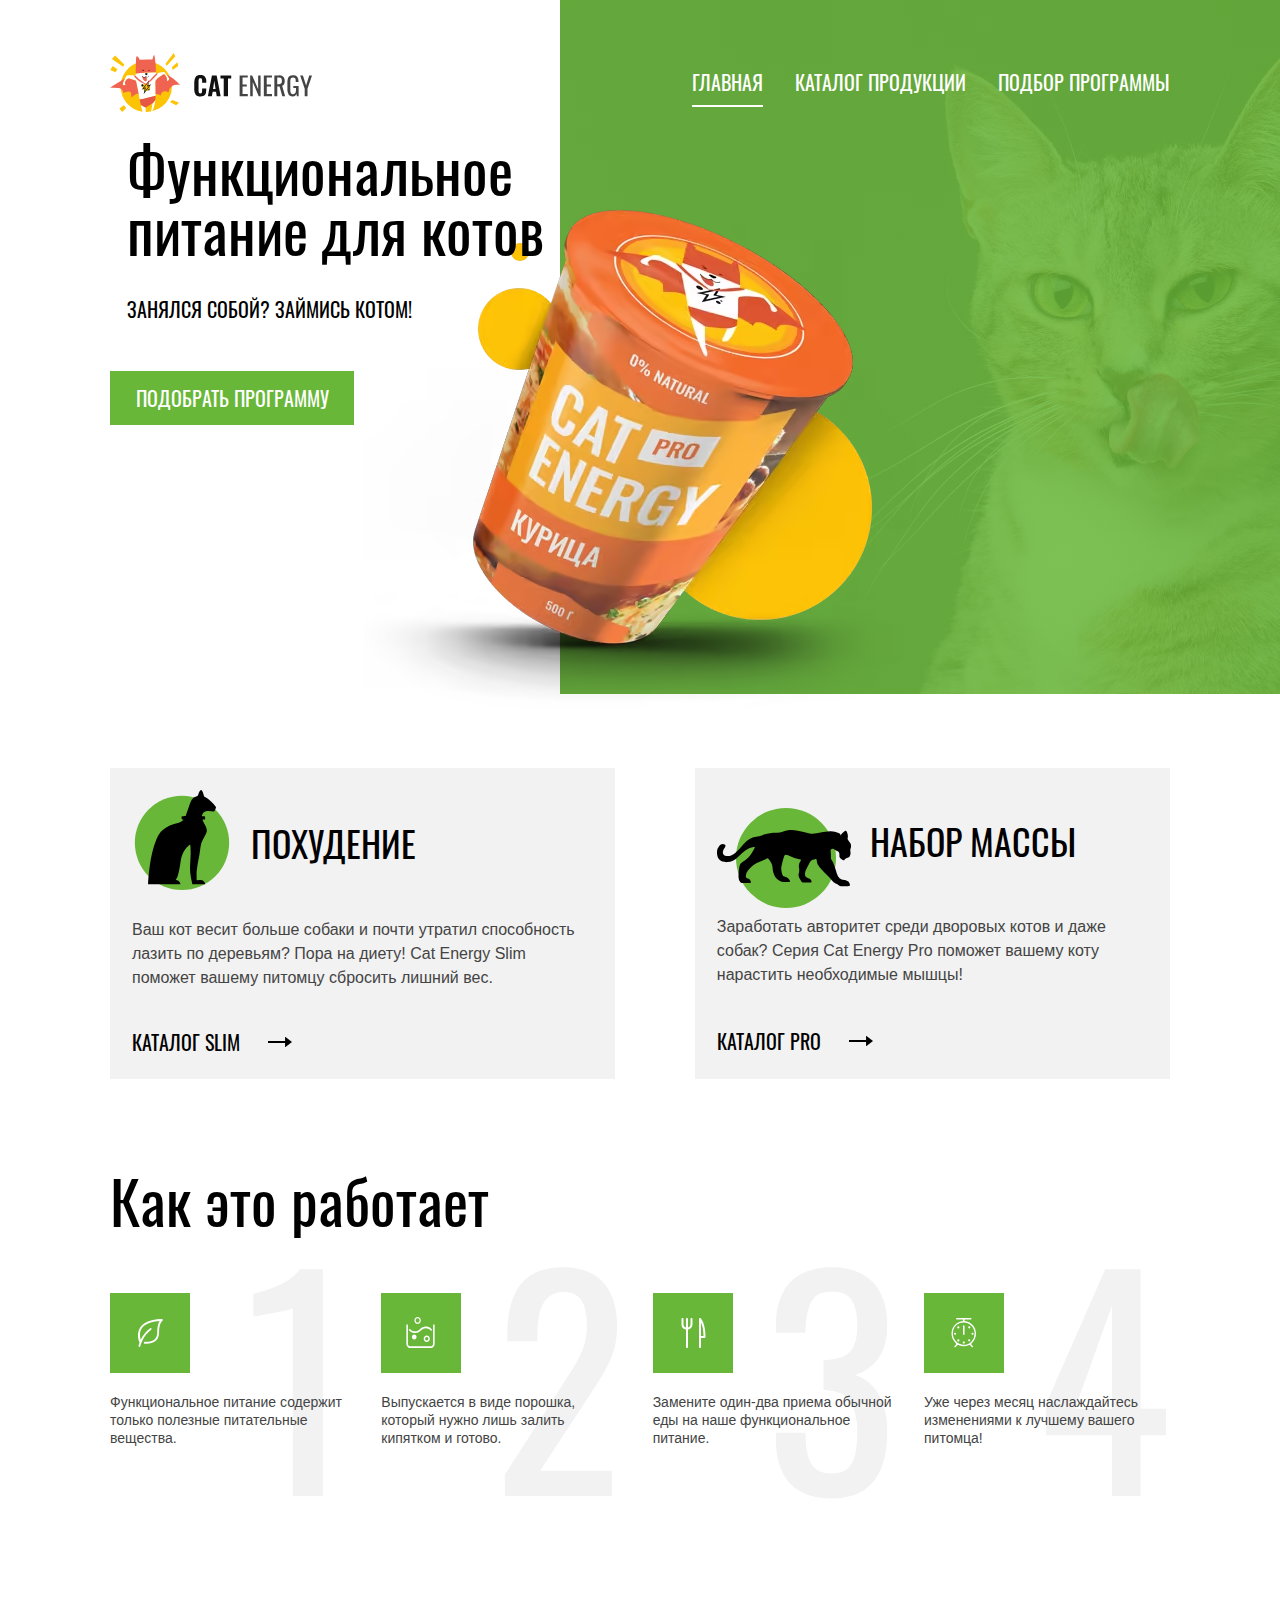
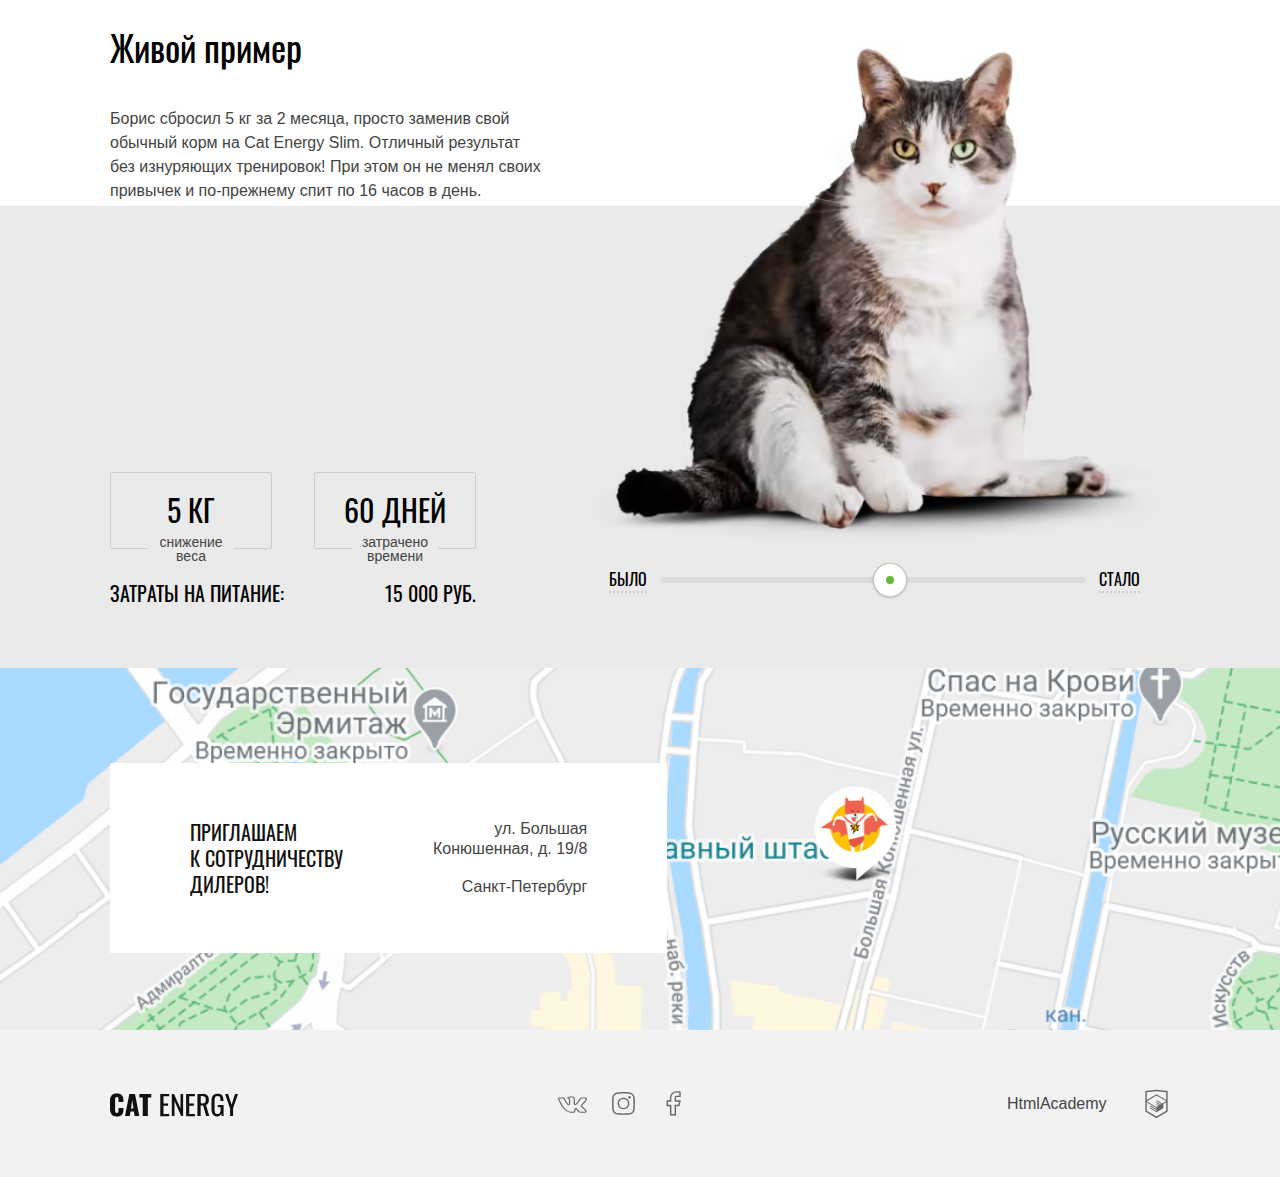
==== commit 3843faee: "Deploying to gh-pages from @ Mi14ai1/1840617-cat-energy-24@fedbcef36e3d194b3844c1d05ebe1e881c0a2114 " ====
--- a/index.html
+++ b/index.html
@@ -1 +1 @@
-<!DOCTYPE html><html class="page" lang="ru"><head><meta charset="utf-8"><meta name="viewport" content="width=device-width,initial-scale=1"><title>Главная | Кэт энерджи | HTML Academy</title><link rel="stylesheet" href="./css/style.min.css"><script src="./js/menu-button.min.js" defer="defer"></script><script src="./js/cat-range.min.js" defer="defer"></script></head><body class="page__body"><div class="page__centerer"><header class="header"><div class="header__logo-container"><a href="index.html" class="header__logo-link" aria-current="page"></a></div><nav class="navigation navigation--closed navigation--nojs"><button class="navigation__menu-button" type="button"><span class="visually-hidden">Кнопка вызова меню</span></button><ul class="navigation__list alternative-text-color"><li class="navigation__item"><a class="navigation__link" href="index.html" aria-current="page">Главная</a></li><li class="navigation__item"><a class="navigation__link" href="catalog.html">Каталог продукции</a></li><li class="navigation__item"><a class="navigation__link" href="form.html">Подбор программы</a></li></ul></nav></header></div><main class="main"><h1 class="page__title-hidden visually-hidden">Cat energy</h1><section class="promo background-promo"><div class="promo__structure page__centerer"><div class="promo__text-container"><h2 class="promo__title">Функциональное<br>питание&nbsp;для&nbsp;котов</h2><p class="promo__text">Занялся собой? Займись котом!</p></div><div class="promo__image-container"><picture><source type="image/avif" srcset="./img/index/index-can-w@1x.avif, ./img/index/index-can-w@2x.avif 2x" media="(min-width: 1271px)"><source type="image/avif" srcset="./img/index/index-can-m@1x.avif, ./img/index/index-can-m@2x.avif 2x" media="(min-width: 768px) and (max-width: 1270px)"><source type="image/avif" srcset="./img/index/index-can-s@1x.avif, ./img/index/index-can-s@2x.avif 2x" media="(max-width: 767px)"><source type="image/webp" srcset="./img/index/index-can-w@1x.webp, ./img/index/index-can-w@2x.webp 2x" media="(min-width: 1271px)"><source type="image/webp" srcset="./img/index/index-can-m@1x.webp, ./img/index/index-can-m@2x.webp 2x" media="(min-width: 768px) and (max-width: 1270px)"><source type="image/webp" srcset="./img/index/index-can-s@1x.webp, ./img/index/index-can-s@2x.webp 2x" media="(max-width: 767px)"><source type="image/png" srcset="./img/index/index-can-w@1x.png, ./img/index/index-can-w@1x.png 2x" media="(min-width:1271px)"><source type="image/png" srcset="./img/index/index-can-m@1x.png, ./img/index/index-can-m@1x.png 2x" media="(min-width: 768px) and (max-width: 1270px)"><source type="image/png" srcset="./img/index/index-can-s@1x.png, ./img/index/index-can-s@1x.png 2x" media="(max-width: 767px)"><img class="promo__image" src="./img/index/index-can-s@1x.png" width="280" height="270" alt="Корм для котов со вкусом курицы"></picture></div><a href="#" class="promo__button button">Подобрать программу</a></div></section><div class="page__centerer"><section class="nutrition-programm"><div class="nutrition-programm__card nutrition-programm__card--slim"><h2 class="nutrition-programm__title">Похудение</h2><p class="nutrition-programm__text">Ваш кот весит больше собаки и&nbsp;почти утратил способность лазить по&nbsp;деревьям? Пора на&nbsp;диету! Cat Energy Slim поможет вашему питомцу сбросить лишний вес.</p><a href="#" class="nutrition-programm__link">Каталог slim</a></div><div class="nutrition-programm__card nutrition-programm__card--fat"><h2 class="nutrition-programm__title">Набор массы</h2><p class="nutrition-programm__text">Заработать авторитет среди дворовых котов и даже собак? Серия Cat Energy Pro поможет вашему коту нарастить необходимые мышцы!</p><a href="#" class="nutrition-programm__link">Каталог Pro</a></div></section><section class="description"><h2 class="description__title">Как это работает</h2><ol class="description__list"><li class="description__item description__item--feed"><p class="description__text">Функциональное питание содержит только полезные питательные вещества.</p></li><li class="description__item description__item--powder"><p class="description__text">Выпускается в&nbsp;виде порошка, который нужно лишь залить кипятком и&nbsp;готово.</p></li><li class="description__item description__item--eating"><p class="description__text">Замените один-два приема обычной еды на&nbsp;наше функциональное питание.</p></li><li class="description__item description__item--timer"><p class="description__text">Уже через месяц наслаждайтесь изменениями к&nbsp;лучшему вашего питомца!</p></li></ol></section></div><section class="example"><div class="page__centerer example__container"><div class="example__facts"><h2 class="example__title">Живой&nbsp;пример</h2><p class="example__text">Борис сбросил 5&nbsp;кг за&nbsp;2&nbsp;месяца, просто заменив свой обычный корм на&nbsp;Cat Energy Slim. Отличный результат без изнуряющих тренировок! При этом он&nbsp;не&nbsp;менял своих привычек и&nbsp;по-прежнему спит по&nbsp;16&nbsp;часов в&nbsp;день.</p><dl class="example__facts-list"><div class="example__item-container example__item-container--mass"><dt class="example__facts-item-explanation example__facts-item-explanation--mass"><span class="example__facts-item-explanation-text">снижение веса</span></dt><dd class="example__facts-item-fact example__facts-item-fact--mass">5 кг</dd></div><div class="example__item-container example__item-container--time"><dt class="example__facts-item-explanation example__facts-item-explanation--time"><span class="example__facts-item-explanation-text">затрачено времени</span></dt><dd class="example__facts-item-fact example__facts-item-fact--time">60 дней</dd></div><div class="example__item-container example__item-container--spending"><dt class="example__facts-item-explanation example__facts-item-explanation--spending">Затраты на&nbsp;питание:</dt><dd class="example__facts-item-fact example__facts-item-fact--spending">15&nbsp;000&nbsp;РУБ.</dd></div></dl></div><div class="slider"><div class="slider__images"><div class="slider__first-image"><picture><source type="image/avif" srcset="./img/index/slider/cat-fat@1x.avif, ./img/index/slider/cat-fat@2x.avif 2x"><source type="image/webp" srcset="./img/index/slider/cat-fat@1x.webp, ./img/index/slider/cat-fat@2x.webp 2x"><source type="image/png" srcset="./img/index/slider/cat-fat@1x.png, ./img/index/slider/cat-fat@2x.png 2x"><img src="img/cat-fat.png" alt="было" class="slider__image slider__image--was" width="280" height="232"></picture></div><div class="slider__second-image"><picture><source type="image/avif" srcset="./img/index/slider/cat-skinny@1x.avif, ./img/index/slider/cat-skinny@2x.avif 2x"><source type="image/webp" srcset="./img/index/slider/cat-skinny@1x.webp, ./img/index/slider/cat-skinny@2x.webp 2x"><source type="image/png" srcset="./img/index/slider/cat-skinny@1x.png, ./img/index/slider/cat-skinny@2x.png 2x"><img src="img/cat-skinny.png" alt="стало" class="slider__image slider__image--now" width="280" height="232"></picture></div></div><div class="slider__range-container"><span class="slider__text">Было</span><div class="cat-range"><div class="cat-range__mark"></div></div><span class="slider__text">Стало</span></div></div></div></section><section class="contacts page__centerer"><h2 class="visually-hidden">Наш адрес</h2><div class="contacts__text page__centerer"><p class="contacts__lead-text">приглашаем<br>к&nbsp;сотрудничеству<br>дилеров!</p><p class="contacts__adress">ул. Большая<br>Конюшенная, д. 19/8 <span class="contacts__adress-city">Санкт-Петербург</span></p></div></section></main><footer class="footer"><div class="page__centerer footer__container"><div class="footer__logo-container"><a href="index.html" class="footer__logo-link" aria-current="page"><img src="img/logo-words.svg" alt="" class="logo-words"></a></div><div class="social"><a class="social__link social__link--vk" href="https://vk.com/htmlacademy" target="_blank"><img class="social__image" src="../icons/sprite.svg#vkontakte" alt="Мы в Vk"> </a><a class="social__link social__link--instagram" href="https://instagram.com/htmlacademy/" target="_blank"><img class="social__image" src="../icons/sprite.svg#instagram" alt="Мы в instagram"> </a><a class="social__link social__link--facebook" href="https://facebook.com/htmlacademy" target="_blank"><img class="social__image" src="../icons/sprite.svg#facebook" alt="Мы в facebook"></a></div><div class="htmlacademy-logo"><a href="https://htmlacademy.ru/" target="_blank" class="htmlacademy-logo__link">HtmlAcademy</a></div></div></footer></body></html>+<!DOCTYPE html><html class="page" lang="ru"><head><meta charset="utf-8"><meta name="viewport" content="width=device-width,initial-scale=1"><title>Главная | Кэт энерджи | HTML Academy</title><link rel="icon" href="./favicon.ico"><link rel="icon" href="./favicons/favicon-svg.svg" type="image/svg+xml"><link rel="apple-touch-icon" href="./favicons/favicon-apple.png"><link rel="manifest" href="./manifest.webmanifest"><link rel="stylesheet" href="./css/style.min.css"><script src="./js/menu-button.min.js" defer="defer"></script><script src="./js/cat-range.min.js" defer="defer"></script></head><body class="page__body"><div class="page__centerer"><header class="header"><div class="header__logo-container"><a href="index.html" class="header__logo-link" aria-current="page"></a></div><nav class="navigation navigation--closed navigation--nojs"><button class="navigation__menu-button" type="button"><span class="visually-hidden">Кнопка вызова меню</span></button><ul class="navigation__list alternative-text-color"><li class="navigation__item"><a class="navigation__link" href="index.html" aria-current="page">Главная</a></li><li class="navigation__item"><a class="navigation__link" href="catalog.html">Каталог продукции</a></li><li class="navigation__item"><a class="navigation__link" href="form.html">Подбор программы</a></li></ul></nav></header></div><main class="main"><h1 class="page__title-hidden visually-hidden">Cat energy</h1><section class="promo background-promo"><div class="promo__structure page__centerer"><div class="promo__text-container"><h2 class="promo__title">Функциональное<br>питание&nbsp;для&nbsp;котов</h2><p class="promo__text">Занялся собой? Займись котом!</p></div><div class="promo__image-container"><picture><source type="image/avif" srcset="./img/index/index-can-w@1x.avif, ./img/index/index-can-w@2x.avif 2x" media="(min-width: 1271px)"><source type="image/avif" srcset="./img/index/index-can-m@1x.avif, ./img/index/index-can-m@2x.avif 2x" media="(min-width: 768px) and (max-width: 1270px)"><source type="image/avif" srcset="./img/index/index-can-s@1x.avif, ./img/index/index-can-s@2x.avif 2x" media="(max-width: 767px)"><source type="image/webp" srcset="./img/index/index-can-w@1x.webp, ./img/index/index-can-w@2x.webp 2x" media="(min-width: 1271px)"><source type="image/webp" srcset="./img/index/index-can-m@1x.webp, ./img/index/index-can-m@2x.webp 2x" media="(min-width: 768px) and (max-width: 1270px)"><source type="image/webp" srcset="./img/index/index-can-s@1x.webp, ./img/index/index-can-s@2x.webp 2x" media="(max-width: 767px)"><source type="image/png" srcset="./img/index/index-can-w@1x.png, ./img/index/index-can-w@1x.png 2x" media="(min-width:1271px)"><source type="image/png" srcset="./img/index/index-can-m@1x.png, ./img/index/index-can-m@1x.png 2x" media="(min-width: 768px) and (max-width: 1270px)"><source type="image/png" srcset="./img/index/index-can-s@1x.png, ./img/index/index-can-s@1x.png 2x" media="(max-width: 767px)"><img class="promo__image" src="./img/index/index-can-s@1x.png" width="280" height="270" alt="Корм для котов со вкусом курицы"></picture></div><a href="#" class="promo__button button">Подобрать программу</a></div></section><div class="page__centerer"><section class="nutrition-programm"><div class="nutrition-programm__card nutrition-programm__card--slim"><h2 class="nutrition-programm__title">Похудение</h2><p class="nutrition-programm__text">Ваш кот весит больше собаки и&nbsp;почти утратил способность лазить по&nbsp;деревьям? Пора на&nbsp;диету! Cat Energy Slim поможет вашему питомцу сбросить лишний вес.</p><a href="#" class="nutrition-programm__link">Каталог slim</a></div><div class="nutrition-programm__card nutrition-programm__card--fat"><h2 class="nutrition-programm__title">Набор массы</h2><p class="nutrition-programm__text">Заработать авторитет среди дворовых котов и даже собак? Серия Cat Energy Pro поможет вашему коту нарастить необходимые мышцы!</p><a href="#" class="nutrition-programm__link">Каталог Pro</a></div></section><section class="description"><h2 class="description__title">Как это работает</h2><ol class="description__list"><li class="description__item description__item--feed"><p class="description__text">Функциональное питание содержит только полезные питательные вещества.</p></li><li class="description__item description__item--powder"><p class="description__text">Выпускается в&nbsp;виде порошка, который нужно лишь залить кипятком и&nbsp;готово.</p></li><li class="description__item description__item--eating"><p class="description__text">Замените один-два приема обычной еды на&nbsp;наше функциональное питание.</p></li><li class="description__item description__item--timer"><p class="description__text">Уже через месяц наслаждайтесь изменениями к&nbsp;лучшему вашего питомца!</p></li></ol></section></div><section class="example"><div class="page__centerer example__container"><div class="example__facts"><h2 class="example__title">Живой&nbsp;пример</h2><p class="example__text">Борис сбросил 5&nbsp;кг за&nbsp;2&nbsp;месяца, просто заменив свой обычный корм на&nbsp;Cat Energy Slim. Отличный результат без изнуряющих тренировок! При этом он&nbsp;не&nbsp;менял своих привычек и&nbsp;по-прежнему спит по&nbsp;16&nbsp;часов в&nbsp;день.</p><dl class="example__facts-list"><div class="example__item-container example__item-container--mass"><dt class="example__facts-item-explanation example__facts-item-explanation--mass"><span class="example__facts-item-explanation-text">снижение веса</span></dt><dd class="example__facts-item-fact example__facts-item-fact--mass">5 кг</dd></div><div class="example__item-container example__item-container--time"><dt class="example__facts-item-explanation example__facts-item-explanation--time"><span class="example__facts-item-explanation-text">затрачено времени</span></dt><dd class="example__facts-item-fact example__facts-item-fact--time">60 дней</dd></div><div class="example__item-container example__item-container--spending"><dt class="example__facts-item-explanation example__facts-item-explanation--spending">Затраты на&nbsp;питание:</dt><dd class="example__facts-item-fact example__facts-item-fact--spending">15&nbsp;000&nbsp;РУБ.</dd></div></dl></div><div class="slider"><div class="slider__images"><div class="slider__first-image"><picture><source type="image/avif" srcset="./img/index/slider/cat-fat@1x.avif, ./img/index/slider/cat-fat@2x.avif 2x"><source type="image/webp" srcset="./img/index/slider/cat-fat@1x.webp, ./img/index/slider/cat-fat@2x.webp 2x"><source type="image/png" srcset="./img/index/slider/cat-fat@1x.png, ./img/index/slider/cat-fat@2x.png 2x"><img src="img/cat-fat.png" alt="было" class="slider__image slider__image--was" width="280" height="232"></picture></div><div class="slider__second-image"><picture><source type="image/avif" srcset="./img/index/slider/cat-skinny@1x.avif, ./img/index/slider/cat-skinny@2x.avif 2x"><source type="image/webp" srcset="./img/index/slider/cat-skinny@1x.webp, ./img/index/slider/cat-skinny@2x.webp 2x"><source type="image/png" srcset="./img/index/slider/cat-skinny@1x.png, ./img/index/slider/cat-skinny@2x.png 2x"><img src="img/cat-skinny.png" alt="стало" class="slider__image slider__image--now" width="280" height="232"></picture></div></div><div class="cat-range" tabindex="0"><span class="cat-range__text">Было</span><div class="cat-range__range-container"><div class="cat-range__mark"></div></div><span class="cat-range__text">Стало</span></div></div></div></section><section class="contacts page__centerer"><h2 class="visually-hidden">Наш адрес</h2><div class="contacts__text page__centerer"><p class="contacts__lead-text">приглашаем<br>к&nbsp;сотрудничеству<br>дилеров!</p><p class="contacts__adress">ул. Большая<br>Конюшенная, д. 19/8 <span class="contacts__adress-city">Санкт-Петербург</span></p></div></section></main><footer class="footer"><div class="page__centerer footer__container"><div class="footer__logo-container"><a href="index.html" class="footer__logo-link" aria-current="page"><svg width="128" height="24" class="logo-words"><use href="./img/logo.svg#cat-logo-words"></use></svg> <span class="visually-hidden">логотип кэтенерджи</span></a></div><div class="social"><a class="social__link social__link--vk" href="https://vk.com/htmlacademy" target="_blank"><svg class="social__icon"><use href="./icons/sprite.svg#vkontakte"></use></svg> <span class="visually-hidden">Мы в vk</span> </a><a class="social__link social__link--instagram" href="https://instagram.com/htmlacademy/" target="_blank"><svg class="social__icon"><use href="./icons/sprite.svg#instagram"></use></svg> <span class="visually-hidden">Мы в instagram</span> </a><a class="social__link social__link--facebook" href="https://facebook.com/htmlacademy" target="_blank"><svg class="social__icon"><use href="./icons/sprite.svg#facebook"></use></svg> <span class="visually-hidden">Мы в facebook</span></a></div><div class="htmlacademy-logo"><a href="https://htmlacademy.ru/" target="_blank" class="htmlacademy-logo__link">HtmlAcademy</a></div></div></footer></body></html>--- a/css/style.min.css
+++ b/css/style.min.css
@@ -1,2 +1,2 @@
-@font-face{font-family:"Oswald";font-style:normal;font-weight:400;font-display:swap;src:url(../fonts/oswaldregular.woff2) format("woff2"),url(../fonts/oswaldregular.woff) format("woff")}@font-face{font-family:"Oswald";font-style:normal;font-weight:500;font-display:swap;src:url(../fonts/oswaldmedium.woff2) format("woff2"),url(../fonts/oswaldmedium.woff) format("woff")}:root{--accent-font:"Oswald", "Impact", sans-serif;--main-font:"Arial", "Helvetica", sans-serif}.visually-hidden{position:absolute;transform:scale(0)}.page{font-family:var(--main-font)}.page__body{--scrollbar:calc(100vw - 100%);margin:0}.page__centerer{position:relative;--content-indent:calc(20px + (10vw - 32px) / 4.48);margin-inline:var(--content-indent) calc(var(--content-indent) - var(--scrollbar))}@media (min-width:1280px){.page__centerer{box-sizing:border-box;--content-indent:auto;padding:0 110px;max-width:1440px;margin:0 auto}}.page__form-title{font-family:"Oswald",sans-serif;font-size:36px;line-height:36px;font-weight:400;color:#000;text-align:start;margin:0}@media (min-width:767.9px){.page__form-title{font-size:60px;line-height:60px;text-align:left}}.page__form-title-container{display:flex;flex-direction:column;gap:37px;box-sizing:border-box;padding:27px 0 39px}@media (max-width:767.9px){.page__form-title-container{border-top:1px solid #d9d9d9}}@media (min-width:768px) and (max-width:1279.9px){.page__form-title-container{gap:52px;padding:75px 0 69px}}@media (min-width:1280px){.page__form-title-container{gap:54px;padding:85px 110px 72px}}.button{font-family:var(--accent-font);width:-moz-fit-content;width:fit-content}.button--size_wide{width:100%}.header{position:relative;display:grid;grid-template-columns:1fr 1fr;box-sizing:border-box;align-items:center}@media (max-width:767.9px){.header{background-color:var(--header-background-color-mobile)}}@media (min-width:767.9px){.header{display:flex;justify-content:space-between}}@media (min-width:768px) and (max-width:1279.9px){.header{padding:27px 0 0}}@media (min-width:1280px){.header{padding:53px 0 0}}.header__logo-container{z-index:1;flex:1 0 auto}@media (max-width:767.9px){.header__logo-container{width:100%;padding:10px 0 18px}}.header__logo-link{display:grid;grid-template-columns:1fr 1fr;box-sizing:border-box;align-items:center;flex-wrap:nowrap;text-decoration:none}.header__logo-link:hover{opacity:.8}.header__logo-link:active{opacity:.6}@media (min-width:768px) and (max-width:1279.9px){.header__logo-link{display:flex;justify-content:space-between;max-width:174px}}@media (min-width:1280px){.header__logo-link{display:flex;justify-content:space-between;max-width:202px}}@media (max-width:767.9px){.header__logo-link::before{content:"";display:block;background-repeat:no-repeat;width:34px;height:38px;background-image:url(../img/logo-cat.svg)}}@media (min-width:768px) and (max-width:1279.9px){.header__logo-link::before{content:"";display:block;background-repeat:no-repeat;background-image:url(../img/cat-logo-tablet.svg);width:174px;height:50px}}@media (min-width:1280px){.header__logo-link::before{content:"";display:block;background-repeat:no-repeat;background-image:url(../img/cat-logo-desktop.svg);width:202px;height:59px}}@media (max-width:767.9px){.header__logo-link::after{content:"";display:block;justify-self:flex-end;width:101px;height:18px;transform:translateX(50%);background-image:url(../img/logo-words.svg)}}.navigation{position:relative;display:flex;align-items:center;height:100%;padding:0}@media (min-width:767.9px){.navigation{display:block;justify-content:space-between}}@media (min-width:768px) and (max-width:1279.9px){.navigation{flex-wrap:wrap}}.navigation--nojs .navigation__menu-button{display:none}@media (max-width:767.9px){.navigation--closed .navigation__menu-button::after,.navigation--opened .navigation__menu-button::after{content:url("data:image/svg+xml,%3Csvg width='24' height='18' viewBox='0 0 24 18' xmlns='http://www.w3.org/2000/svg'%3E%3Cpath stroke='%23000' stroke-width='1.5' d='M0 1.25h24M0 9.25h24M0 17.25h24'/%3E%3C/svg%3E");display:block;width:auto;height:auto;border:0;outline:0}.navigation--closed .navigation__list{display:none}.navigation--opened .navigation__menu-button::after{content:url("data:image/svg+xml,%3Csvg width='20' height='20' viewBox='0 0 20 20' fill='none' xmlns='http://www.w3.org/2000/svg'%3E%3Cpath transform='scale(.97098 1.0282) rotate(-45 24.51 7.237)' stroke='%23000' stroke-width='1.5' d='M0-.75h24.758'/%3E%3Cpath transform='matrix(.68659 .72705 -.68659 .72705 1 2)' stroke='%23000' stroke-width='1.5' d='M0-.75h24.758'/%3E%3C/svg%3E")}.navigation--opened .navigation__list{display:block}}.navigation__list{list-style:none;margin:0;padding:0;position:relative;display:flex;justify-content:space-between;flex-direction:row}@media (max-width:767.9px){.navigation__list{position:absolute;top:100%;left:0;transform:translateX(-50%);color:var(--navigation-text-color);width:100vw;flex-direction:column;z-index:2}}@media (min-width:767.9px){.navigation__list{transform:none}}@media (min-width:768px) and (max-width:1279.9px){.navigation__list{min-width:440px}}@media (min-width:1280px){.navigation__list{min-width:478px}}.navigation__menu-button{position:absolute;box-sizing:border-box;right:0;top:50%;transform:translateY(-50%);width:24px;height:18px;padding:0;margin:0;background-color:transparent;outline:0;border:0}@media (min-width:768px) and (max-width:1279.9px){.navigation__menu-button{display:none}}@media (min-width:1280px){.navigation__menu-button{display:none}}.navigation__item{box-sizing:border-box;background-color:#fff;border-top:1px solid;border-color:#e6e6e6;color:inherit}@media (min-width:1280px){.navigation__item{border-color:transparent;background-color:transparent}}@media (min-width:768px) and (max-width:1279.9px){.navigation__item{border-color:transparent;background-color:transparent}}@media (max-width:767.9px){.navigation__item:last-child{border-bottom:1px solid #e6e6e6}}@media (min-width:767.9px){.navigation__item [aria-current=page]{border-bottom:2px solid var(--menu-line-color)}}.navigation__link{display:block;font-family:"Oswald",sans-serif;font-size:20px;line-height:20px;font-weight:500;text-transform:uppercase;text-align:center;text-decoration:none;color:inherit;padding-top:22px;padding-bottom:24px}.navigation__link:hover{opacity:.6}.navigation__link:active{opacity:.3}@media (min-width:768px) and (max-width:1279.9px){.navigation__link{font-size:18px;line-height:24px;font-weight:400;padding:8px 0}}@media (min-width:1280px){.navigation__link{font-size:20px;line-height:30px;font-weight:400;padding:8px 0}}.promo{margin:0 auto;max-width:1440px}.promo__structure{position:relative;display:flex;flex-direction:column;box-sizing:border-box;text-align:center;padding-top:27px;min-height:480px}@media (min-width:768px) and (max-width:1279.9px){.promo__structure{min-height:790px;padding-top:40px}}@media (min-width:1280px){.promo__structure{gap:52px;text-align:left;color:#000;height:100%;min-height:636px;padding-bottom:82px}}.promo__text-container{display:flex;flex-direction:column;gap:25px;padding:0 17px;z-index:1}@media (min-width:768px) and (max-width:1279.9px){.promo__text-container{gap:41px}}@media (min-width:1280px){.promo__text-container{gap:40px}}.promo__title{font-family:"Oswald",sans-serif;font-size:36px;line-height:36px;font-weight:400;color:#fff;margin:0}@media (min-width:768px) and (max-width:1279.9px){.promo__title{font-size:60px;line-height:60px;text-align:start;color:#000}}@media (min-width:1280px){.promo__title{font-size:60px;line-height:60px;text-align:start;color:#000}}.promo__text{font-family:"Oswald",sans-serif;font-size:14px;line-height:14px;font-weight:400;text-transform:uppercase;color:#fff;margin:0}@media (min-width:768px) and (max-width:1279.9px){.promo__text{font-size:20px;line-height:20px;text-align:start;color:#000}}@media (min-width:1280px){.promo__text{font-size:20px;line-height:20px;text-align:start;color:#000}}.promo__image-container{position:absolute;bottom:40px;left:50%;width:280px;transform:translateX(-50%);z-index:0}@media (min-width:768px) and (max-width:1279.9px){.promo__image-container{width:709px}}@media (min-width:1280px){.promo__image-container{width:552px}}.promo__image{display:block;width:100%;height:100%}.promo__button{position:absolute;bottom:0;display:block;box-sizing:border-box;font-family:"Oswald",sans-serif;font-size:14px;line-height:18px;font-weight:400;text-decoration:none;text-transform:uppercase;color:var(--button-text-color);width:100%;padding:7px;background-color:var(--button-color)}@media (min-width:768px) and (max-width:1279.9px){.promo__button{display:flex;justify-content:center;align-items:center;font-size:20px;line-height:20px;max-width:244px;min-height:54px;padding:0;top:270px;left:120px;bottom:100%}}@media (min-width:1280px){.promo__button{position:relative;display:flex;justify-content:center;align-items:center;font-size:20px;line-height:20px;max-width:244px;min-height:54px;padding:0}}@media (max-width:1280px){.footer{background-color:var(--footer-background-color)}}.footer__container{display:flex;flex-direction:column;justify-content:space-between;min-height:236px}@media (min-width:767.9px){.footer__container{flex-direction:row;align-items:center;flex-wrap:nowrap;min-height:147px}}@media (min-width:1280px){.footer__container{background-color:var(--footer-background-color)}}.footer__logo-container{align-self:center;padding:39px 0 32px}@media (min-width:767.9px){.footer__logo-container{flex-grow:0}}.nutrition-programm{display:flex;flex-direction:column;gap:20px;padding-top:20px}@media (min-width:768px) and (max-width:1279.9px){.nutrition-programm{padding-bottom:49px}}@media (min-width:1280px){.nutrition-programm{display:flex;flex-direction:row;gap:80px;padding-bottom:71px}}.nutrition-programm__card{display:flex;flex-wrap:wrap;column-gap:19px;row-gap:22px;align-items:center;box-sizing:border-box;background-color:#f2f2f2;padding:22px}@media (min-width:768px) and (max-width:1279.9px){.nutrition-programm__card{display:grid;grid-template-columns:1fr 270px}}@media (min-width:1280px){.nutrition-programm__card{max-width:570px;margin:0}}.nutrition-programm__card--slim::before{content:url(../icons/sprite.svg#cat-slim);display:block;width:50px;height:53px}@media (min-width:768px) and (max-width:1279.9px){.nutrition-programm__card--slim::before{grid-area:1/2/3/3;justify-self:center;width:200px;height:211px}}@media (min-width:1280px){.nutrition-programm__card--slim::before{width:100px;height:106px}}.nutrition-programm__card--fat::before{content:url(../icons/sprite.svg#cat-muscle);display:block;width:67px;height:50px}@media (min-width:768px) and (max-width:1279.9px){.nutrition-programm__card--fat::before{grid-area:1/2/3/3;justify-self:center;width:268px;height:200px}}@media (min-width:1280px){.nutrition-programm__card--fat::before{width:134px;height:100px}}.nutrition-programm__title{font-family:"Oswald",sans-serif;font-size:24px;line-height:37px;font-weight:400;color:#000;text-transform:uppercase;text-align:center;margin:0}@media (min-width:768px) and (max-width:1279.9px){.nutrition-programm__title{font-size:36px;line-height:36px;text-align:start}}@media (min-width:1280px){.nutrition-programm__title{font-size:36px;line-height:36px;text-align:start}}.nutrition-programm__text{font-family:"Arial",sans-serif;font-size:14px;line-height:18px;font-weight:400;color:var(--base-font-color);margin:0}@media (min-width:768px) and (max-width:1279.9px){.nutrition-programm__text{font-size:16px;line-height:24px;text-align:start}}@media (min-width:1280px){.nutrition-programm__text{font-size:16px;line-height:24px;text-align:start}}.nutrition-programm__link{display:block;font-family:"Oswald",sans-serif;font-size:16px;line-height:16px;font-weight:400;color:#000;text-transform:uppercase;text-decoration:none;border-top:1px solid #d9d9d9;padding-top:15px}@media (min-width:768px) and (max-width:1279.9px){.nutrition-programm__link{font-size:20px;line-height:30px;text-align:start}}@media (min-width:1280px){.nutrition-programm__link{font-size:20px;line-height:30px;text-align:start}}.nutrition-programm__link::after{content:url("data:image/svg+xml,%3Csvg width='24' height='12' viewBox='0 0 24 12' fill='none' xmlns='http://www.w3.org/2000/svg'%3E%3Cline y1='6' x2='18' y2='6' stroke='black' stroke-width='2'/%3E%3Cpath d='M24 6L17.25 11.1962L17.25 0.803848L24 6Z' fill='black'/%3E%3C/svg%3E%0A");display:inline-block;width:24px;height:12px;margin-left:15px}@media (min-width:768px) and (max-width:1279.9px){.nutrition-programm__link::after{margin-left:25px}}@media (min-width:1280px){.nutrition-programm__link::after{margin-left:28px}}.nutrition-programm__link:hover::after{content:"";display:inline-block;background-image:url(../icons/sprite.svg#arrow-active);background-repeat:no-repeat;background-size:cover;background-position:center;width:33px;height:10px;margin-left:15px}@media (min-width:768px) and (max-width:1279.9px){.nutrition-programm__link:hover::after{margin-left:25px}}@media (min-width:1280px){.nutrition-programm__link:hover::after{margin-left:28px}}.nutrition-programm__link:active::after{content:"";display:inline-block;background-image:url(../icons/sprite.svg#arrow-active);background-repeat:no-repeat;background-size:cover;background-position:center;width:33px;height:10px;margin-left:15px;opacity:.3}@media (min-width:768px) and (max-width:1279.9px){.nutrition-programm__link:active::after{margin-left:25px}}@media (min-width:1280px){.nutrition-programm__link:active::after{margin-left:28px}}.description{padding-top:20px}@media (min-width:768px) and (max-width:1279.9px){.description{padding-bottom:60px;border-bottom:1px solid var(--line-after-description-color)}}.description__title{font-family:"Oswald",sans-serif;font-size:36px;line-height:40px;font-weight:400;color:#000;text-align:start;margin:0}@media (min-width:767.9px){.description__title{font-size:60px;line-height:60px}}.description__item{position:relative;display:flex;align-items:center;gap:20px}@media (min-width:767.9px){.description__item{flex-direction:column;align-items:start;justify-content:center;min-height:280px}}@media (min-width:768px) and (max-width:1279.9px){.description__item{max-width:197px}}@media (min-width:1280px){.description__item{max-width:246px}}.description__item::before{content:"";display:block;flex-shrink:0;width:60px;height:60px;background-repeat:no-repeat;background-size:cover}@media (min-width:767.9px){.description__item::before{width:80px;height:80px}}.description__item--feed::before{background-image:url(../icons/sprite.svg#nutrients)}.description__item--powder::before{background-image:url(../icons/sprite.svg#powder)}.description__item--eating::before{background-image:url(../icons/sprite.svg#eating)}.description__item--timer::before{background-image:url(../icons/sprite.svg#timer)}.description__text{font-family:"Arial",sans-serif;font-size:14px;line-height:18px;margin:0;color:var(--base-font-color)}@media (min-width:768px) and (max-width:1279.9px){.description__text{font-size:16px;line-height:24px}}.description__list{display:flex;flex-direction:column;gap:20px;margin:0;padding:0;list-style:none;counter-reset:section}@media (min-width:768px) and (max-width:1279.9px){.description__list{flex-direction:row;flex-wrap:wrap;column-gap:137px;row-gap:90px}}@media (min-width:1280px){.description__list{flex-direction:row;flex-wrap:wrap;justify-content:space-between}}@media (min-width:767.9px){.description__item::after{counter-increment:section;content:counter(section);position:absolute;z-index:-1;right:0;bottom:0;font-family:"Oswald",sans-serif;font-size:280px;line-height:280px;font-weight:400;color:var(--description-numders-color)}}.example{position:relative;padding:47px 0}@media (min-width:1280px){.example{padding-bottom:0}}.example::after{content:"";display:block;position:absolute;bottom:0;left:0;z-index:-1;width:100%;height:calc(100% - 47px)}@media (max-width:1280px){.example::after{background-color:var(--example-background-color)}}@media (min-width:767.9px){.example::after{height:462px}}.example__container::after{content:"";display:block;position:absolute;bottom:0;left:0;z-index:-1;width:100%;height:100%}@media (min-width:1280px){.example__container::after{background-color:var(--example-background-color)}}@media (min-width:767.9px){.example__container::after{height:462px}}.example__container{display:flex;flex-direction:column}@media (min-width:768px) and (max-width:1279.9px){.example__container{gap:70px;align-items:center}}@media (min-width:1280px){.example__container{flex-direction:row;justify-content:space-between;padding-top:70px;padding-bottom:65px}}.example__facts{display:flex;flex-direction:column;gap:20px}@media (min-width:768px) and (max-width:1279.9px){.example__facts{gap:54px}}@media (min-width:1280px){.example__facts{justify-content:space-between;max-width:436px}}.example__title{font-family:"Oswald",serif;font-weight:400;font-size:36px;line-height:40px;color:#000;padding-bottom:20px;margin:0}.example__text{font-family:"Arial",serif;font-weight:400;font-size:14px;line-height:18px;color:var(--base-font-color);margin:0}@media (min-width:767.9px){.example__text{font-size:16px;line-height:24px}}@media (min-width:1280px){.example__text{flex-grow:1}}.example__facts-list{display:grid;grid-template-columns:1fr 1fr;row-gap:34px;margin:0}@media (min-width:768px) and (max-width:1279.9px){.example__facts-list{display:flex;column-gap:42px;row-gap:9px}}@media (min-width:1280px){.example__facts-list{max-width:366px}}.example__item-container{position:relative;display:flex;justify-content:center}@media (min-width:1280px){.example__item-container--mass{justify-self:start}.example__item-container--time{justify-self:flex-end}}.example__item-container--spending{grid-column:1/-1}@media (min-width:768px) and (max-width:1279.9px){.example__item-container--spending{display:flex;flex-direction:column;flex-grow:1}}@media (min-width:1280px){.example__item-container--spending{display:flex;flex-direction:row;justify-content:space-between}}.example__facts-item-fact{font-family:"Oswald",sans-serif;font-size:24px;line-height:24px;color:#000;text-transform:uppercase;margin:0}@media (min-width:767.9px){.example__facts-item-fact{font-size:30px;line-height:37px}}.example__facts-item-explanation{position:relative;box-sizing:border-box;font-family:"Arial",sans-serif;font-size:12px;line-height:12px;color:var(--base-font-color);text-transform:lowercase;white-space:pre-wrap;text-align:center;margin:0}@media (min-width:767.9px){.example__facts-item-explanation{font-size:14px;line-height:14px}}.example__facts-item-explanation-text{position:absolute;display:inline-block;width:80px;padding:3px;background-color:var(--explanation-text-bgcolor);bottom:0;transform:translate(-50%,50%)}@media (min-width:768px) and (max-width:1279.9px){.example__facts-item-explanation-text{background-color:var(--explanation-middle-text-bgcolor)}}.example__facts-item-fact--mass,.example__facts-item-fact--time{position:absolute;top:0;transform:translateY(50%)}.example__facts-item-explanation--mass::before,.example__facts-item-explanation--time::before{content:"";display:block;width:124px;height:56px;border-radius:2px;box-shadow:inset 0 0 0 1px var(--fact-border-color)}@media (min-width:767.9px){.example__facts-item-explanation--mass::before,.example__facts-item-explanation--time::before{width:162px;height:77px}}.example__facts-item-explanation--spending,.example__facts-item-fact--spending{font-family:"Oswald",sans-serif;font-size:14px;line-height:20px;color:#000;text-transform:uppercase}@media (min-width:767.9px){.example__facts-item-explanation--spending,.example__facts-item-fact--spending{font-size:20px}}@media (min-width:768px) and (max-width:1279.9px){.example__facts-item-explanation--spending,.example__facts-item-fact--spending{text-align:end}}.slider{display:flex;flex-direction:column;align-items:center;width:100%;height:277px}@media (min-width:767.9px){.slider{height:576px;width:592px}}.slider__text{font-family:"Oswald",sans-serif;font-weight:400;font-size:16px;line-height:20px;text-transform:uppercase}@media (min-width:767.9px){.slider__text{padding:2px 0;border-bottom:2px dotted #cdcdcd}}.slider__range-container{position:relative;display:flex;justify-content:center;gap:13px;align-items:center;width:100%;height:50px}.slider__images{display:flex;flex-direction:row;height:100%;width:280px}@media (min-width:767.9px){.slider__images{width:592px}}.slider__image{height:232px;position:absolute}@media (min-width:767.9px){.slider__image{width:592px;height:100%}}.slider__image--now{right:0}.slider__first-image,.slider__second-image{position:relative;display:flex;justify-content:flex-start;width:100%;overflow:hidden}.slider__second-image{justify-content:flex-end;width:0%}.contacts{position:relative;margin:0}@media (min-width:1280px){.contacts{margin:0 auto;padding:0}}.contacts__text{display:flex;justify-content:space-between;background-color:#fff}@media (min-width:768px) and (max-width:1279.9px){.contacts__text{padding:56px 50px}}@media (min-width:1280px){.contacts__text{padding:56px 80px;margin-top:95px;margin-left:110px;gap:90px;position:absolute;max-width:565px}}.contacts__adress{font-family:"Arial",sans-serif;font-size:14px;line-height:20px;color:var(--base-font-color);margin:0}@media (min-width:767.9px){.contacts__adress{display:flex;flex-direction:column;justify-content:space-between;font-size:16px;line-height:20px;text-align:right}}.contacts__lead-text{font-family:"Oswald",sans-serif;font-size:16px;line-height:20px;color:#111;text-transform:uppercase;padding-right:10px;margin:0}@media (min-width:767.9px){.contacts__lead-text{font-size:20px;line-height:26px;padding:0}}.contacts::after{content:"";display:block;min-height:362px;background-repeat:no-repeat;background-size:cover;background-position:center}@media (max-width:767.9px){.contacts::after{background-image:url(../img/index/location/location-s@1x.png)}}@media (max-width:767.9px) and (-webkit-min-device-pixel-ratio:2),(max-width:767.9px) and (min-resolution:2dppx){.contacts::after{background-image:url(../img/index/location/location-s@2x.png)}}@media (min-width:768px) and (max-width:1279.9px){.contacts::after{background-image:url(../img/index/location/location-m@1x.png);min-height:400px}}@media (min-width:768px) and (max-width:1279.9px) and (-webkit-min-device-pixel-ratio:2),(min-width:768px) and (max-width:1279.9px) and (min-resolution:2dppx){.contacts::after{background-image:url(../img/index/location/location-m@2x.png)}}@media (min-width:1280px){.contacts::after{background-image:url(../img/index/location/location-l@1x.png)}}@media (min-width:1280px) and (-webkit-min-device-pixel-ratio:2),(min-width:1280px) and (min-resolution:2dppx){.contacts::after{background-image:url(../img/index/location/location-l@2x.png)}}.products-list{display:grid;grid-template-columns:repeat(auto-fill,minmax(245px,1fr));column-gap:40px;row-gap:25px;padding:0;margin:0 auto;list-style:none}@media (min-width:768px) and (max-width:1279.9px){.products-list{padding:0 30px 68px;column-gap:60px;row-gap:141px}}@media (min-width:1280px){.products-list{padding:0 110px 76px;column-gap:80px;row-gap:144px}}.show-more{position:relative;display:flex;box-sizing:border-box;flex-direction:column;justify-content:flex-end;gap:23px;font-family:"Oswald",sans-serif;font-weight:400;text-align:center;padding:72px 20px 25px;border-top:1px solid #ebebeb;border-bottom:1px solid #ebebeb}@media (min-width:767.9px){.show-more{border:1px solid #f2f2f2;padding:161px 30px 38px}}@media (min-width:768px) and (max-width:1279.9px){.show-more{width:100%;max-width:324px;min-height:430px}}@media (min-width:1280px){.show-more{max-width:245px}}.show-more__text-container{display:flex;flex-direction:column;gap:10px}.show-more__important-text{font-size:16px;line-height:20px;color:#111;margin:0}@media (min-width:767.9px){.show-more__important-text{font-size:20px;line-height:22px}}@media (min-width:768px) and (max-width:1279.9px){.show-more__important-text{padding:0 70px}}@media (min-width:1280px){.show-more__important-text{padding:0 25px}}.show-more__regular-text{font-family:"Arial",sans-serif;font-size:12px;line-height:16px;color:var(--base-font-color);margin:0}@media (min-width:767.9px){.show-more__regular-text{flex-grow:1;font-size:16px;line-height:18px}}.show-more__button{display:block;font-size:16px;line-height:20px;color:var(--base-font-color);text-decoration:none;text-transform:uppercase;background-color:#f2f2f2;padding:10px;margin:0}.show-more::before{content:"";display:block;position:absolute;top:25px;left:50%;transform:translateX(-50%);width:30px;height:30px;background-image:url("data:image/svg+xml,%3Csvg width='30' height='30' viewBox='0 0 30 30' fill='none' xmlns='http://www.w3.org/2000/svg'%3E%3Cpath stroke='%23D3D3D3' stroke-width='2' d='M15 0v30M30 15H0'/%3E%3C/svg%3E");background-size:cover;background-position:center}@media (min-width:767.9px){.show-more::before{top:52px;width:60px;height:60px}}.additional{--line-color:#68b738;padding-bottom:35px}@media (min-width:768px) and (max-width:1279.9px){.additional{padding-bottom:69px}}@media (min-width:1280px){.additional{padding-bottom:86px;overflow:hidden}}.additional__structure{display:flex;flex-direction:column;gap:35px}@media (min-width:768px) and (max-width:1279.9px){.additional__structure{gap:69px}}@media (min-width:1280px){.additional__structure{display:grid;grid-template-columns:1fr 245px;gap:79px;align-items:center}}.additional__products-list{display:flex;flex-direction:column;margin:0;list-style:none;padding:0}@media (min-width:1280px){.additional__products-list{min-height:288px}}.additional__title{--additional-title-indent:24px;position:relative;width:-moz-fit-content;width:fit-content;margin:0;padding:25px 0 36px}@media (min-width:768px) and (max-width:1279.9px){.additional__title{--additional-title-indent:38px;border:0}}@media (min-width:1280px){.additional__title{--additional-title-indent:41px;border:0;padding-bottom:81px}}.additional__title-text{font-family:"Oswald",sans-serif;font-size:24px;line-height:24px;font-weight:400;text-align:left;white-space:nowrap}@media (min-width:768px) and (max-width:1279.9px){.additional__title-text{font-size:36px;line-height:36px}}@media (min-width:1280px){.additional__title-text{font-size:36px;line-height:36px}}.additional__title::before{content:"";position:absolute;display:block;right:calc(100% + var(--additional-title-indent));top:36px;transform:translateY(5px);width:calc(100vw - 100% - var(--additional-title-indent));height:2px;background-color:var(--line-color);box-shadow:calc(100vw + var(--additional-title-indent) - 5px) 0 0 0 var(--line-color)}@media (max-width:767.9px){.additional__title::before{background-color:transparent}}.additional__item{display:grid;grid-template-columns:repeat(2,1fr);align-items:center;gap:12px;padding-top:13px;padding-bottom:19px;border-bottom:1px solid var(--additionals-border-color)}@media (min-width:768px) and (max-width:1279.9px){.additional__item{border-left:1px solid var(--additionals-border-color);border-right:1px solid var(--additionals-border-color);padding:26px 38px 28px}}@media (min-width:1280px){.additional__item{grid-template-columns:repeat(4,1fr);gap:38px;flex:1 0 auto;padding-bottom:0;padding-top:0}}.additional__item:first-child{border-top:1px solid var(--additionals-border-color)}.additional__item-name{grid-column:1/-1;font-family:"Oswald",sans-serif;font-size:16px;line-height:16px;text-transform:uppercase;text-align:start;color:#222;margin:0}@media (min-width:767.9px){.additional__item-name{font-size:20px;line-height:20px}}@media (min-width:1280px){.additional__item-name{grid-column:1/2}}.additional__item-price,.additional__item-unit{font-family:"Arial",sans-serif;font-size:14px;line-height:14px;color:var(--base-font-color);margin:0}@media (min-width:767.9px){.additional__item-price,.additional__item-unit{font-size:16px;line-height:20px}}.additional__item-price{text-align:right}.additional__item-order-button{grid-column:1/-1;font-family:"Oswald",sans-serif;font-size:16px;line-height:20px;text-transform:uppercase;color:var(--button-text-color);text-decoration:none;text-align:center;padding:10px;background-color:var(--button-color)}@media (min-width:1280px){.additional__item-order-button{grid-column:4/5;margin:0}}.ad{--gradient-color:rgba(104, 183, 56, 0.85);position:relative;display:flex;flex-direction:column;justify-content:flex-end;box-sizing:border-box;background:linear-gradient(var(--gradient-color),var(--gradient-color)),url(../img/catalog/ad/s/gift@1x.webp);background-size:cover;min-height:290px;padding:0 25px 43px}@media (-webkit-min-device-pixel-ratio:2),(min-resolution:2dppx){.ad{background:linear-gradient(var(--gradient-color),var(--gradient-color)),url(../img/catalog/ad/s/gift@2x.webp)}}@media (min-width:490px){.ad{flex-direction:row;align-items:center;min-height:200px;padding-right:124px;padding-top:71px;padding-bottom:69px;background:linear-gradient(var(--gradient-color),var(--gradient-color)),url(../img/catalog/ad/m/gift@1x.webp)}}@media (min-width:490px) and (-webkit-min-device-pixel-ratio:2),(min-width:490px) and (min-resolution:2dppx){.ad{background:linear-gradient(var(--gradient-color),var(--gradient-color)),url(../img/catalog/ad/m/gift@2x.webp)}}@media (min-width:1280px){.ad{flex-direction:column;height:100%;padding:0 10px 43px;margin:0;background:linear-gradient(var(--gradient-color),var(--gradient-color)),url(../img/catalog/ad/l/gift@1x.webp)}}@media (min-width:1280px) and (-webkit-min-device-pixel-ratio:2),(min-width:1280px) and (min-resolution:2dppx){.ad{background:linear-gradient(var(--gradient-color),var(--gradient-color)),url(../img/catalog/ad/l/gift@2x.webp)}}.ad::before{content:url("data:image/svg+xml,%3Csvg xmlns='http://www.w3.org/2000/svg' width='78' height='80' viewBox='0 0 78 80' fill='none'%3E%3Cpath d='M64.016 34.713H14.03c-1.754 0-3.182-1.418-3.182-3.16v-9.469c0-1.742 1.428-3.16 3.182-3.16h49.984c1.754 0 3.18 1.418 3.18 3.16v9.469c0 1.742-1.426 3.16-3.18 3.16ZM14.03 21.346a.751.751 0 0 0-.744.738v9.469c0 .407.334.738.744.738h49.984c.41 0 .743-.331.743-.738v-9.469a.75.75 0 0 0-.743-.738H14.03Z' fill='%23fff'/%3E%3Cpath d='M57.045 67.149H20.999c-3.377 0-6.125-2.73-6.125-6.086V33.502c0-.669.546-1.212 1.219-1.212s1.219.543 1.219 1.212v27.56c0 2.021 1.654 3.665 3.687 3.665h36.046c2.032 0 3.686-1.644 3.686-3.664V33.502c0-.669.546-1.212 1.219-1.212.672 0 1.218.543 1.218 1.212v27.56c0 3.357-2.747 6.087-6.123 6.087Z' fill='%23fff'/%3E%3Cpath d='M39.023 67.149a1.215 1.215 0 0 1-1.22-1.211V33.502c0-.669.547-1.212 1.22-1.212.672 0 1.218.543 1.218 1.212v32.435c0 .67-.545 1.212-1.218 1.212ZM23.811 21.341c-3.814-2.054-5.238-6.808-3.173-10.6 2.064-3.789 6.848-5.204 10.665-3.154 5.814 3.13 8.954 11.86 9.084 12.23l-2.3.804c-.029-.083-2.961-8.222-7.944-10.904-2.635-1.415-5.937-.438-7.36 2.177-1.426 2.618-.444 5.9 2.19 7.318l-1.162 2.13Z' fill='%23fff'/%3E%3Cpath d='m54.231 21.341-1.16-2.13a5.376 5.376 0 0 0 2.622-3.207 5.327 5.327 0 0 0-.431-4.109 5.382 5.382 0 0 0-3.226-2.604 5.426 5.426 0 0 0-4.134.426c-4.982 2.682-7.915 10.82-7.944 10.903l-2.3-.803c.131-.37 3.27-9.101 9.084-12.23a7.859 7.859 0 0 1 5.99-.617 7.8 7.8 0 0 1 4.674 3.771 7.72 7.72 0 0 1 .623 5.953 7.788 7.788 0 0 1-3.798 4.647ZM61.95 50.931H16.093a1.215 1.215 0 0 1-1.219-1.21c0-.67.546-1.212 1.219-1.212H61.95c.672 0 1.218.543 1.218 1.211 0 .669-.545 1.211-1.218 1.211Z' fill='%23fff'/%3E%3C/svg%3E");position:absolute;bottom:151px;left:50%;transform:translateX(-50%);display:block;width:78px;height:80px}@media (min-width:490px){.ad::before{top:50%;left:0;transform:translate(100%,-50%)}}@media (min-width:1280px){.ad::before{top:56px;left:50%;transform:translateX(-50%)}}.ad__text{font-family:"Arial",sans-serif;font-size:16px;line-height:20px;color:#fff;text-align:center;margin:0}@media (min-width:768px) and (max-width:1279.9px){.ad__text{text-align:start}}@media (min-width:1280px){.ad__text{text-align:center}}.form-cat-program{--mark-border-color:#cdcdcd;--content-indent:calc(20px + (10vw - 32px) / 4.48);display:flex;flex-direction:column;justify-content:space-between;padding-bottom:32px}@media (min-width:767.9px){.form-cat-program{padding-bottom:72px}}@media (min-width:768px) and (max-width:1279.9px){.form-cat-program{padding-left:39px}}@media (min-width:1280px){.form-cat-program{display:grid;grid-template-columns:1fr 1fr;column-gap:61px;padding-bottom:82px;overflow:hidden}}.form-cat-program__cat-info{display:flex;flex-direction:column;padding-bottom:30px}@media (min-width:768px) and (max-width:1279.9px){.form-cat-program__cat-info{padding-bottom:79px}}@media (min-width:1280px){.form-cat-program__cat-info{grid-column:1/-1;flex-direction:row;gap:80px;padding-top:73px}}.form-cat-programm__cat-parameters{display:flex;flex-direction:column;gap:27px}.form-cat-program__border{--block-under-line-color:#d9d9d9;position:relative}@media (min-width:1280px){.form-cat-program__border{flex-grow:1}}@media (max-width:767.9px){.form-cat-program__border::after{content:"";position:absolute;bottom:0;left:calc(-1*var(--content-indent));display:block;width:100vw;height:1px;background-color:var(--block-under-line-color)}}.form-cat-program__button-container{display:flex;flex-direction:column;gap:21px;padding-top:34px}@media (min-width:768px) and (max-width:1279.9px){.form-cat-program__button-container{flex-direction:row;justify-content:flex-start;gap:61px;padding-top:54px}}@media (min-width:1280px){.form-cat-program__button-container{flex-direction:row;justify-content:flex-start;align-items:center;grid-column:1/-1;gap:81px;padding-top:61px}}.form-cat-program__button{font-family:"Oswald",sans-serif;font-size:16px;line-height:20px;font-weight:400;text-transform:uppercase;color:var(--button-text-color);border:0;padding:10px;background-color:var(--button-color);max-width:568px;flex:1 0 auto}@media (min-width:768px) and (max-width:1279.9px){.form-cat-program__button{max-width:282px}}.inputs-group__comment{box-sizing:border-box;width:100%;min-height:150px;padding:10px 19px;border:1px solid var(--input-border-color)}.inputs-group__comment::placeholder{font-family:"Oswald",sans-serif;font-size:16px;line-height:18px;font-weight:400;color:var(--base-font-color);text-transform:uppercase}.form-cat-program__requireds-description{font-size:14px;line-height:16px;margin:0;text-align:center}@media (min-width:768px) and (max-width:1279.9px){.form-cat-program__requireds-description{font-size:16px}}.request-to-user{font-family:"Oswald",sans-serif;font-size:14px;line-height:18px;font-weight:400;color:#000;margin:0}@media (min-width:767.9px){.request-to-user{font-size:20px;line-height:30px}}.product-card{display:grid;grid-template-columns:1fr 1fr;row-gap:13px;padding:19px 20px;border-top:1px solid var(--product-card-border-color)}@media (min-width:767.9px){.product-card{position:relative;box-sizing:border-box;display:flex;flex-direction:column;justify-content:flex-end;gap:33px;padding:105px 36px 39px;width:100%;min-height:430px;row-gap:33px;border:0;background-color:var(--product-card-bg-color)}}@media (min-width:768px) and (max-width:1279.9px){.product-card{max-width:324px}}@media (min-width:1280px){.product-card{max-width:245px}}.product-card__items{display:grid;grid-template-columns:1fr 1fr}@media (min-width:768px) and (max-width:1279.9px){.product-card__item-name,.product-card__item-value{font-size:16px;padding:9px 0;border-bottom:1px solid var(--product-card__item-boreder-color)}}@media (min-width:1280px){.product-card__item-name,.product-card__item-value{font-size:16px;padding:9px 0;border-bottom:1px solid var(--product-card__item-boreder-color)}}.product-card__text{display:flex;flex-direction:column;justify-content:space-between;gap:18px;font-family:"Arial",sans-serif;font-size:12px;line-height:16px;color:var(--base-font-color)}@media (min-width:768px) and (max-width:1279.9px){.product-card__text{gap:23px}}.product-card__button{grid-column:1/-1;box-sizing:border-box;font-family:"Oswald",sans-serif;font-size:16px;line-height:20px;text-transform:uppercase;color:var(--button-text-color);text-decoration:none;text-align:center;align-self:end;min-height:40px;width:100%;background-color:var(--button-color);padding:10px}.product-card__item-value{text-align:right}.product-card__title{grid-column:1/-1;font-family:"Oswald",sans-serif;font-size:16px;font-weight:400;line-height:20px;text-align:left;text-transform:uppercase;color:#222}@media (max-width:767.9px){.product-card__title{padding-right:60px}}@media (min-width:768px) and (max-width:1279.9px){.product-card__title{font-size:20px;line-height:24px;text-align:center;color:#222;padding:0 40px}}@media (min-width:1280px){.product-card__title{font-size:20px;line-height:24px;text-align:center;color:#222;padding:0 10px}}.product-card__image{display:block;width:86px;height:100%;object-fit:contain;justify-self:center}@media (min-width:768px) and (max-width:1279.9px){.product-card__image{position:absolute;left:50%;bottom:303px;transform:translateX(-50%);width:168px;height:200px}}@media (min-width:1280px){.product-card__image{position:absolute;left:50%;bottom:314px;transform:translateX(-50%);width:172px;height:200px}}.inputs-group{display:flex;flex-direction:column;flex-wrap:wrap;gap:13px;box-sizing:border-box;padding:0;margin:0;border:0}@media (min-width:767.9px){.inputs-group{gap:20px}}.inputs-group.inputs-group--type_cat{padding-bottom:27px}@media (min-width:767.9px){.inputs-group.inputs-group--type_cat{border:0}}@media (min-width:1280px){.inputs-group.inputs-group--type_cat{grid-column:1/2;padding-bottom:0}}.inputs-group.inputs-group--type_program{position:relative;padding-top:23px;padding-bottom:20px}@media (min-width:767.9px){.inputs-group.inputs-group--type_program{border:1px solid var(--input-border-color);padding:25px 28px}}@media (min-width:768px) and (max-width:1279.9px){.inputs-group.inputs-group--type_program{grid-column:1/-1}}@media (min-width:1280px){.inputs-group.inputs-group--type_program{grid-column:2/3}}.inputs-group.inputs-group--type_contacts{display:flex;flex-direction:column}@media (min-width:768px) and (max-width:1279.9px){.inputs-group.inputs-group--type_contacts{border:0}}@media (min-width:1280px){.inputs-group--type_contacts>.inputs-group__group-title,.inputs-group.inputs-group--type_contacts{grid-column:1/-1}}.inputs-group--contacts-container{padding-top:19px}@media (min-width:768px) and (max-width:1279.9px){.inputs-group--contacts-container{padding-top:50px}}@media (min-width:1280px){.inputs-group--contacts-container{display:grid;grid-template-columns:1fr 1fr;padding-top:53px}}.inputs-group.inputs-group--type_additionals{gap:32px;padding-top:56px}@media (min-width:767.9px){.inputs-group.inputs-group--type_additionals{grid-column:1/-1;gap:53px;border:transparent}}@media (min-width:768px) and (max-width:1279.9px){.inputs-group.inputs-group--type_additionals{padding-top:89px}}@media (min-width:1280px){.inputs-group.inputs-group--type_additionals{padding-top:93px}}.inputs-group__checkbox-container{display:flex;flex-direction:column;gap:13px}@media (min-width:768px) and (max-width:1279.9px){.inputs-group__checkbox-container{display:grid;grid-template-columns:1fr 1fr}}@media (min-width:1280px){.inputs-group__checkbox-container{flex-direction:row}}.inputs-group__input-label--email,.inputs-group__input-label--phone{position:relative}.inputs-group__input-label--email::after,.inputs-group__input-label--phone::after{content:"";position:absolute;right:20px;display:block;width:18px;height:13px;background-image:url("data:image/svg+xml,%3Csvg width='19' height='14' viewBox='0 0 19 14' fill='none' xmlns='http://www.w3.org/2000/svg'%3E%3Cpath stroke='%23222' stroke-width='1.3' d='M1.19 6v8M18.19 6v8M.54 13.35h18M.54 1.35h18M17.89 3.182 9.54 9.677 1.19 3.182V1.65h16.7v1.532Z'/%3E%3C/svg%3E");background-repeat:no-repeat;background-position:50% 50%}.inputs-group__input-label--phone::after{width:20px;height:20px;background-image:url("data:image/svg+xml,%3Csvg width='20' height='20' viewBox='0 0 20 20' fill='none' xmlns='http://www.w3.org/2000/svg'%3E%3Cg clip-path='url(%23a)' fill='%23000'%3E%3Cpath d='M17.756 9.4H9.618v1.2h8.138l-2.01 2.1.861.9 2.968-3.1a.772.772 0 0 0 0-.9l-2.968-3.1-.861.9 2.01 2ZM8.374 19.4v-6.2a.663.663 0 0 0-.18-.411.611.611 0 0 0-.395-.189H3.587c.005.317.127.619.342.843.214.224.503.352.806.357H7.13v5H3.587a1.645 1.645 0 0 1-.669-.095 1.7 1.7 0 0 1-.581-.357 1.785 1.785 0 0 1-.405-.565 1.854 1.854 0 0 1-.164-.683v-14c-.008-.463.158-.91.462-1.247A1.664 1.664 0 0 1 3.395 1.3H7.13v5H4.831a1.144 1.144 0 0 0-.807.357 1.247 1.247 0 0 0-.342.843h4.213a.611.611 0 0 0 .394-.189.663.663 0 0 0 .18-.411V.6a.864.864 0 0 0-.251-.402A.808.808 0 0 0 7.799 0H3.587A2.762 2.762 0 0 0 2.48.19a2.856 2.856 0 0 0-.953.617 3 3 0 0 0-.653.952A3.111 3.111 0 0 0 .619 2.9v13.9c-.028.398.023.797.15 1.173.128.376.328.72.589 1.011.26.292.576.523.927.68.35.158.728.238 1.11.236H7.8a.46.46 0 0 0 .402-.106.497.497 0 0 0 .173-.394Z'/%3E%3C/g%3E%3Cdefs%3E%3CclipPath id='a'%3E%3Cpath fill='%23fff' transform='translate(.619)' d='M0 0h19.148v20H0z'/%3E%3C/clipPath%3E%3C/defs%3E%3C/svg%3E")}.inputs-group__input-label{display:flex;flex-direction:row;flex-wrap:nowrap;align-items:center;gap:13px;flex-shrink:0;flex-grow:1;font-family:"Oswald",sans-serif;font-size:16px;line-height:18px;font-weight:400;text-transform:uppercase;color:var(--base-font-color);white-space:nowrap}@media (min-width:768px) and (max-width:1279.9px){.inputs-group__input-label{font-size:20px;line-height:30px}}.inputs-group__input{flex-grow:1;font-family:"Oswald",sans-serif;font-size:16px;line-height:18px;font-weight:400;color:var(--base-font-color);text-transform:uppercase;min-height:46px;outline:0;border:1px solid var(--input-border-color);padding:0 15px;overflow:hidden;-webkit-appearance:none;appearance:none}@media (min-width:768px) and (max-width:1279.9px){.inputs-group__input{font-size:20px;line-height:30px}}.inputs-group--comment-label{display:flex;flex-direction:column;align-items:stretch;text-align:start;margin:0;gap:34px;padding-bottom:26px;padding-top:28px}@media (min-width:768px) and (max-width:1279.9px){.inputs-group--comment-label{gap:70px;padding-bottom:69px;padding-top:69px}}@media (min-width:1280px){.inputs-group--comment-label{gap:71px;padding-bottom:71px;padding-top:73px;grid-column:1/-1}}.inputs-group__group-title{--title-indent:20px;position:relative;font-family:"Oswald",sans-serif;font-size:24px;line-height:26px;font-weight:400;text-align:left;width:-moz-fit-content;width:fit-content;margin:0;padding:0}@media (max-width:767.9px){.inputs-group__group-title{max-width:190px}}@media (min-width:1280px){.inputs-group__group-title{grid-column:1/-1}}.inputs-group__group-title::before{content:"";position:absolute;top:50%;right:calc(100% + var(--title-indent));display:block;width:calc(100vw - 100% - var(--title-indent));height:2px;background-color:var(--line-color);box-shadow:calc(100vw + var(--title-indent)) 0 0 0 var(--line-color)}@media (max-width:767.9px){.inputs-group__group-title::before{background-color:transparent}}@media (min-width:768px) and (max-width:1279.9px){.inputs-group__group-title::before{--title-indent:39px}}@media (min-width:1280px){.inputs-group__group-title::before{--title-indent:40px}}.inputs-group__input::-webkit-inner-spin-button,.inputs-group__input::-webkit-outer-spin-button{-webkit-appearance:none;appearance:none;margin:0}.inputs-group__input-radio:checked+.inputs-group__input-label::before{content:"";display:block;width:30px;height:30px;background:url("data:image/svg+xml,%3Csvg width='14' height='15' viewBox='0 0 14 15' fill='none' xmlns='http://www.w3.org/2000/svg'%3E%3Cellipse cx='7' cy='7.274' rx='6.75' ry='6.773' fill='%2368B738'/%3E%3C/svg%3E") no-repeat 50% 50%;box-shadow:inset 0 0 0 1px var(--mark-border-color)}.inputs-group__input-radio~.inputs-group__input-label::before{content:"";display:block;border-radius:50%;width:30px;height:30px;box-shadow:inset 0 0 0 1px var(--mark-border-color)}.inputs-group__input-checkbox:checked+.inputs-group__input-label::before{content:"";display:block;width:30px;height:30px;background:url("data:image/svg+xml,%3Csvg width='19' height='15' viewBox='0 0 19 15' fill='none' xmlns='http://www.w3.org/2000/svg'%3E%3Cpath d='M7 11.718 1.3 5.27.25 6.457 7 14.094 18.25 1.366 17.2.094 7 11.718Z' fill='%2368B738'/%3E%3C/svg%3E") no-repeat 50% 50%;box-shadow:inset 0 0 0 1px var(--mark-border-color)}.inputs-group__input-checkbox~.inputs-group__input-label::before{content:"";display:block;width:30px;height:30px;box-shadow:inset 0 0 0 1px var(--mark-border-color)}:root{--header-background-color-mobile:#ffffff;--header-background-color:transparent;--base-font-color:#444444;--button-color:#68b738;--line-color:#68b738;--button-text-color:#ffffff;--navigation-text-color:#000000;--input-border-color:#e7e7e7;--show-more-base-color:#f2f2f2;--line-after-description-color:#e6e6e6;--fact-border-color:#cdcdcd;--example-background-color:#eaeaea;--description-numders-color:#f2f2f2;--explanation-middle-text-bgcolor:#ffffff;--explanation-text-bgcolor:#eaeaea;--footer-background-color:#f2f2f2;--alternative-menu-text-color:#ffffff;--menu-line-color:#68b738;--catalog-title-border-color:#d9d9d9;--product-card-border-color:#ebebeb;--product-card-bg-color:#f2f2f2;--product-card__item-boreder-color:#cdcdcd;--additionals-border-color:#cdcdcd}.social{display:flex;justify-content:space-between;align-items:center;padding:0 73px;flex-grow:1;border-top:1px solid #d9d9d9}@media (min-width:768px) and (max-width:1279.9px){.social{width:129px;flex-grow:0;border:transparent;order:0}}@media (min-width:1280px){.social{width:129px;flex-grow:0;border:transparent;order:0}}.social__link{display:block;text-decoration:none}.social__image{height:100%;width:100%;object-fit:cover}.social__link--vk{width:23px;height:16px}@media (min-width:767.9px){.social__link--vk{width:30px;height:32px}}.social__link--instagram{width:16px;height:16px}@media (min-width:767.9px){.social__link--instagram{width:23px;height:23px}}.social__link--facebook{width:10px;height:18px}@media (min-width:767.9px){.social__link--facebook{width:28px;height:33px}}.htmlacademy-logo{display:flex;flex-direction:row;flex-wrap:nowrap;justify-content:space-between;flex-grow:1;gap:22px;align-items:center;width:100%;border-top:1px solid #d9d9d9}@media (min-width:767.9px){.htmlacademy-logo{border:transparent;max-width:163px}}.htmlacademy-logo__link{text-decoration:none;color:var(--base-font-color)}.htmlacademy-logo::after{content:url("data:image/svg+xml,%0A%3Csvg width='27' height='34' viewBox='0 0 27 34' fill='none' xmlns='http://www.w3.org/2000/svg'%3E%3Cpath d='M13.643.016 13.5 0 0 1.407v24.606L13.5 34 27 26.013V1.407L13.643.016Zm11.591 25L13.5 31.956 1.766 25.015V14.93l11.685 6.916.02 1.253-8.017-4.743-.011 1.225 8.046 4.809.02 1.286-8.045-4.758-.01 1.226L13.5 26.95l8.124-4.833V16.91l3.62-2.15-.01 10.256Zm0-11.564-3.22 1.88-1.482.875-7.065-4.187-.011 1.225 6.04 3.573-.053.031-.13.076-.86.492-4.986-2.948-.011 1.225 3.936 2.328-.933.61-.021.012-2.971-1.742-.011 1.225 1.947 1.135-1.988 1.186-11.618-6.872 11.638-6.958 11.8 6.834Zm0-1.225L13.44 5.31 1.766 12.22V2.99L13.5 1.764 25.234 2.99v9.237Z' fill='%23666'/%3E%3C/svg%3E");display:inline-block;width:27px;height:34px}.catalog-title{padding:27px 30px 35px}@media (max-width:767.9px){.catalog-title{border-top:1px solid var(--catalog-title-border-color)}}@media (min-width:768px) and (max-width:1279.9px){.catalog-title{padding:70px 30px 157px}}@media (min-width:1280px){.catalog-title{padding:74px 110px 157px}}.catalog-title__text{font-family:"Oswald",sans-serif;font-size:36px;line-height:36px;font-weight:400;color:#000;text-align:center;margin:0}@media (min-width:768px) and (max-width:1279.9px){.catalog-title__text{font-size:60px;line-height:60px;text-align:left}}@media (min-width:1280px){.catalog-title__text{font-size:60px;line-height:60px;text-align:left}}.background-promo{position:relative}.background-promo::after{content:"";display:block;position:absolute;top:0;height:302px;width:100%;background-size:cover;z-index:-1}@media (max-width:767.9px){.background-promo::after{background-image:linear-gradient(rgba(104,183,56,.85),rgba(104,183,56,.85)),url(../img/index/index-background-s@1x.webp);left:0}}@media (max-width:767.9px) and (-webkit-min-device-pixel-ratio:2),(max-width:767.9px) and (min-resolution:2dppx){.background-promo::after{background-image:linear-gradient(rgba(104,183,56,.85),rgba(104,183,56,.85)),url(../img/index/index-background-s@2x.webp)}}@media (min-width:768px) and (max-width:1279.9px){.background-promo::after{display:none}}@media (min-width:1280px){.background-promo::after{position:absolute;right:0;top:-79px;background-image:linear-gradient(rgba(104,183,56,.85),rgba(104,183,56,.85)),url(../img/index/index-background-w@1x.webp);background-repeat:no-repeat;background-size:contain;background-position:100% 50%;max-width:720px;height:694px}}@media (min-width:1280px) and (-webkit-min-device-pixel-ratio:2),(min-width:1280px) and (min-resolution:2dppx){.background-promo::after{background-image:linear-gradient(rgba(104,183,56,.85),rgba(104,183,56,.85)),url(../img/index/index-background-w@2x.webp)}}@media (min-width:1280px){.alternative-text-color{color:var(--alternative-menu-text-color);--menu-line-color:#ffffff}}.cat-range{--bg-color:#ffffff;--border-color:#cdcdcd;position:relative;display:flex;align-items:center;box-sizing:border-box;background-color:var(--bg-color);box-shadow:2px 0 0 3px var(--bg-color),-2px 0 0 3px var(--bg-color),0 0 0 4px var(--border-color),2px 0 0 4px var(--border-color),-2px 0 0 4px var(--border-color);width:86px;height:6px;border-radius:6px;overflow:hidden}@media (min-width:767.9px){.cat-range{height:6px;width:426px;overflow:visible;box-shadow:none;background-color:#dcdcdc}}.cat-range__mark{--range-color:#68b738;position:absolute;left:50%;top:50%;transform:translateY(-50%);display:block;width:6px;height:6px;background-color:var(--range-color);border-radius:50%}@media (min-width:767.9px){.cat-range__mark{width:34px;height:34px;background-image:url(../icons/sprite.svg#range-mark);box-shadow:0 1px 3px rgba(0,0,0,.16)}}@media (max-width:767.9px){.cat-range__mark::before{content:"";position:absolute;right:3px;width:100vw;height:6px;background-color:var(--range-color)}}
+@font-face{font-family:"Oswald";font-style:normal;font-weight:400;font-display:swap;src:url(../fonts/oswaldregular.woff2) format("woff2"),url(../fonts/oswaldregular.woff) format("woff")}@font-face{font-family:"Oswald";font-style:normal;font-weight:500;font-display:swap;src:url(../fonts/oswaldmedium.woff2) format("woff2"),url(../fonts/oswaldmedium.woff) format("woff")}:root{--accent-font:"Oswald", "Impact", sans-serif;--main-font:"Arial", "Helvetica", sans-serif}.visually-hidden{position:absolute;transform:scale(0)}.page{font-family:var(--main-font)}.page__body{--scrollbar:calc(100vw - 100%);margin:0}.page__centerer{position:relative;--content-indent:calc(20px + (10vw - 32px) / 4.48);margin-inline:var(--content-indent) calc(var(--content-indent) - var(--scrollbar))}@media (min-width:1280px){.page__centerer{box-sizing:border-box;--content-indent:auto;padding:0 110px;max-width:1440px;margin:0 auto}}.page__form-title{font-family:"Oswald",sans-serif;font-size:36px;line-height:36px;font-weight:400;color:#000;text-align:start;margin:0}@media (min-width:767.9px){.page__form-title{font-size:60px;line-height:60px;text-align:left}}.page__form-title-container{display:flex;flex-direction:column;gap:37px;box-sizing:border-box;padding:27px 0 39px}@media (max-width:767.9px){.page__form-title-container{border-top:1px solid #d9d9d9}}@media (min-width:768px) and (max-width:1279.9px){.page__form-title-container{gap:52px;padding:75px 0 69px}}@media (min-width:1280px){.page__form-title-container{gap:54px;padding:85px 110px 72px}}.button{font-family:var(--accent-font);width:-moz-fit-content;width:fit-content}.button--size_wide{width:100%}.header{position:relative;display:grid;grid-template-columns:1fr 1fr;box-sizing:border-box;align-items:center}@media (max-width:767.9px){.header{background-color:var(--header-background-color-mobile)}}@media (min-width:767.9px){.header{display:flex;justify-content:space-between}}@media (min-width:768px) and (max-width:1279.9px){.header{padding:27px 0 0}}@media (min-width:1280px){.header{padding:53px 0 0}}.header__logo-container{z-index:1;flex:1 0 auto}@media (max-width:767.9px){.header__logo-container{width:100%;padding:10px 0 18px}}.header__logo-link{display:grid;grid-template-columns:1fr 1fr;box-sizing:border-box;align-items:center;flex-wrap:nowrap;text-decoration:none}.header__logo-link:hover{opacity:.8}.header__logo-link:active{opacity:.6}@media (min-width:768px) and (max-width:1279.9px){.header__logo-link{display:flex;justify-content:space-between;max-width:174px}}@media (min-width:1280px){.header__logo-link{display:flex;justify-content:space-between;max-width:202px}}@media (max-width:767.9px){.header__logo-link::before{content:"";display:block;background-repeat:no-repeat;width:34px;height:38px;background-image:url(../img/logo.svg#cat-logo-icon)}}@media (min-width:768px) and (max-width:1279.9px){.header__logo-link::before{content:"";display:block;background-repeat:no-repeat;background-image:url(../img/logo.svg#cat-logo-tablet);width:174px;height:50px}}@media (min-width:1280px){.header__logo-link::before{content:"";display:block;background-repeat:no-repeat;background-image:url(../img/logo.svg#cat-logo-desktop);width:202px;height:59px}}@media (max-width:767.9px){.header__logo-link::after{content:"";display:block;justify-self:flex-end;width:101px;height:18px;transform:translateX(50%);background-image:url(../img/logo.svg#cat-logo-words)}}.navigation{position:relative;display:flex;align-items:center;height:100%;padding:0}@media (min-width:767.9px){.navigation{display:block;justify-content:space-between}}@media (min-width:768px) and (max-width:1279.9px){.navigation{flex-wrap:wrap}}.navigation--nojs .navigation__menu-button{display:none}@media (max-width:767.9px){.navigation--closed .navigation__menu-button::after,.navigation--opened .navigation__menu-button::after{content:url("data:image/svg+xml,%3Csvg width='24' height='18' viewBox='0 0 24 18' xmlns='http://www.w3.org/2000/svg'%3E%3Cpath stroke='%23000' stroke-width='1.5' d='M0 1.25h24M0 9.25h24M0 17.25h24'/%3E%3C/svg%3E");display:block;width:auto;height:auto;border:0;outline:0}.navigation--closed .navigation__list{display:none}.navigation--opened .navigation__menu-button::after{content:url("data:image/svg+xml,%3Csvg width='20' height='20' viewBox='0 0 20 20' fill='none' xmlns='http://www.w3.org/2000/svg'%3E%3Cpath transform='scale(.97098 1.0282) rotate(-45 24.51 7.237)' stroke='%23000' stroke-width='1.5' d='M0-.75h24.758'/%3E%3Cpath transform='matrix(.68659 .72705 -.68659 .72705 1 2)' stroke='%23000' stroke-width='1.5' d='M0-.75h24.758'/%3E%3C/svg%3E")}.navigation--opened .navigation__list{display:block}}.navigation__list{list-style:none;margin:0;padding:0;position:relative;display:flex;justify-content:space-between;flex-direction:row}@media (max-width:767.9px){.navigation__list{position:absolute;top:100%;left:0;transform:translateX(-50%);color:var(--navigation-text-color);width:100vw;flex-direction:column;z-index:2}}@media (min-width:767.9px){.navigation__list{transform:none}}@media (min-width:768px) and (max-width:1279.9px){.navigation__list{min-width:440px}}@media (min-width:1280px){.navigation__list{min-width:478px}}.navigation__menu-button{position:absolute;box-sizing:border-box;right:0;top:50%;transform:translateY(-50%);width:24px;height:18px;padding:0;margin:0;background-color:transparent;outline:0;border:0}@media (min-width:768px) and (max-width:1279.9px){.navigation__menu-button{display:none}}@media (min-width:1280px){.navigation__menu-button{display:none}}.navigation__item{box-sizing:border-box;background-color:#fff;border-top:1px solid;border-color:#e6e6e6;color:inherit}@media (min-width:1280px){.navigation__item{border-color:transparent;background-color:transparent}}@media (min-width:768px) and (max-width:1279.9px){.navigation__item{border-color:transparent;background-color:transparent}}@media (max-width:767.9px){.navigation__item:last-child{border-bottom:1px solid #e6e6e6}}@media (min-width:767.9px){.navigation__item [aria-current=page]{border-bottom:2px solid var(--menu-line-color)}}.navigation__link{display:block;font-family:"Oswald",sans-serif;font-size:20px;line-height:20px;font-weight:500;text-transform:uppercase;text-align:center;text-decoration:none;color:inherit;padding-top:22px;padding-bottom:24px}.navigation__link:hover{opacity:.6}.navigation__link:active{opacity:.3}@media (min-width:768px) and (max-width:1279.9px){.navigation__link{font-size:18px;line-height:24px;font-weight:400;padding:8px 0}}@media (min-width:1280px){.navigation__link{font-size:20px;line-height:30px;font-weight:400;padding:8px 0}}.promo{margin:0 auto;max-width:1440px}.promo__structure{position:relative;display:flex;flex-direction:column;box-sizing:border-box;text-align:center;padding-top:27px;min-height:480px}@media (min-width:768px) and (max-width:1279.9px){.promo__structure{min-height:790px;padding-top:40px}}@media (min-width:1280px){.promo__structure{gap:52px;text-align:left;color:#000;height:100%;min-height:636px;padding-bottom:82px}}.promo__text-container{display:flex;flex-direction:column;gap:25px;padding:0 17px;z-index:1}@media (min-width:768px) and (max-width:1279.9px){.promo__text-container{gap:41px}}@media (min-width:1280px){.promo__text-container{gap:40px}}.promo__title{font-family:"Oswald",sans-serif;font-size:36px;line-height:36px;font-weight:400;color:#fff;margin:0}@media (min-width:768px) and (max-width:1279.9px){.promo__title{font-size:60px;line-height:60px;text-align:start;color:#000}}@media (min-width:1280px){.promo__title{font-size:60px;line-height:60px;text-align:start;color:#000}}.promo__text{font-family:"Oswald",sans-serif;font-size:14px;line-height:14px;font-weight:400;text-transform:uppercase;color:#fff;margin:0}@media (min-width:768px) and (max-width:1279.9px){.promo__text{font-size:20px;line-height:20px;text-align:start;color:#000}}@media (min-width:1280px){.promo__text{font-size:20px;line-height:20px;text-align:start;color:#000}}.promo__image-container{position:absolute;bottom:40px;left:50%;width:280px;transform:translateX(-50%);z-index:0}@media (min-width:768px) and (max-width:1279.9px){.promo__image-container{width:709px}}@media (min-width:1280px){.promo__image-container{width:552px}}.promo__image{display:block;width:100%;height:100%}.promo__button{position:absolute;bottom:0;display:block;box-sizing:border-box;font-family:"Oswald",sans-serif;font-size:14px;line-height:18px;font-weight:400;text-decoration:none;text-transform:uppercase;color:var(--button-text-color);width:100%;padding:7px;background-color:var(--button-color)}@media (min-width:768px) and (max-width:1279.9px){.promo__button{display:flex;justify-content:center;align-items:center;font-size:20px;line-height:20px;max-width:244px;min-height:54px;padding:0;top:270px;left:120px;bottom:100%}}@media (min-width:1280px){.promo__button{position:relative;display:flex;justify-content:center;align-items:center;font-size:20px;line-height:20px;max-width:244px;min-height:54px;padding:0}}.promo__button:hover{--button-color:#5eaa2f}.promo__button:active{color:rgba(255,255,255,.3)}.footer{background-color:var(--footer-background-color)}.footer__container{display:flex;flex-direction:column;justify-content:space-between;min-height:236px}@media (min-width:767.9px){.footer__container{flex-direction:row;align-items:center;flex-wrap:nowrap;min-height:147px}}@media (min-width:1280px){.footer__container{background-color:var(--footer-background-color)}}.footer__logo-container{align-self:center;padding:39px 0 32px}@media (min-width:767.9px){.footer__logo-container{flex-grow:0}}.footer__logo-link{display:block}.footer__logo-link:hover{opacity:.8}.footer__logo-link:active{opacity:.6}.nutrition-programm{display:flex;flex-direction:column;gap:20px;padding-top:20px}@media (min-width:768px) and (max-width:1279.9px){.nutrition-programm{padding-bottom:49px}}@media (min-width:1280px){.nutrition-programm{display:flex;flex-direction:row;gap:80px;padding-bottom:71px}}.nutrition-programm__card{display:flex;flex-wrap:wrap;column-gap:19px;row-gap:22px;align-items:center;box-sizing:border-box;background-color:#f2f2f2;padding:22px}@media (min-width:768px) and (max-width:1279.9px){.nutrition-programm__card{display:grid;grid-template-columns:1fr 270px}}@media (min-width:1280px){.nutrition-programm__card{max-width:570px;margin:0}}.nutrition-programm__card--slim::before{content:url(../icons/sprite.svg#cat-slim);display:block;width:50px;height:53px}@media (min-width:768px) and (max-width:1279.9px){.nutrition-programm__card--slim::before{grid-area:1/2/3/3;justify-self:center;width:200px;height:211px}}@media (min-width:1280px){.nutrition-programm__card--slim::before{width:100px;height:106px}}.nutrition-programm__card--fat::before{content:url(../icons/sprite.svg#cat-muscle);display:block;width:67px;height:50px}@media (min-width:768px) and (max-width:1279.9px){.nutrition-programm__card--fat::before{grid-area:1/2/3/3;justify-self:center;width:268px;height:200px}}@media (min-width:1280px){.nutrition-programm__card--fat::before{width:134px;height:100px}}.nutrition-programm__title{font-family:"Oswald",sans-serif;font-size:24px;line-height:37px;font-weight:400;color:#000;text-transform:uppercase;text-align:center;margin:0}@media (min-width:768px) and (max-width:1279.9px){.nutrition-programm__title{font-size:36px;line-height:36px;text-align:start}}@media (min-width:1280px){.nutrition-programm__title{font-size:36px;line-height:36px;text-align:start}}.nutrition-programm__text{font-family:"Arial",sans-serif;font-size:14px;line-height:18px;font-weight:400;color:var(--base-font-color);margin:0}@media (min-width:768px) and (max-width:1279.9px){.nutrition-programm__text{font-size:16px;line-height:24px;text-align:start}}@media (min-width:1280px){.nutrition-programm__text{font-size:16px;line-height:24px;text-align:start}}.nutrition-programm__link{display:flex;align-items:center;font-family:"Oswald",sans-serif;font-size:16px;line-height:16px;font-weight:400;color:#000;text-transform:uppercase;text-decoration:none;width:100%;border-top:1px solid #d9d9d9;padding-top:15px}@media (min-width:767.9px){.nutrition-programm__link{border-top:none;font-size:20px;line-height:30px;text-align:start}}.nutrition-programm__link::after{content:"";display:inline-block;width:33px;height:10px;background-image:url(../icons/sprite.svg#arrow-active);background-repeat:no-repeat;background-size:cover;background-position:-9px 50%;margin-left:15px}@media (min-width:768px) and (max-width:1279.9px){.nutrition-programm__link::after{margin-left:25px}}@media (min-width:1280px){.nutrition-programm__link::after{margin-left:28px}}.nutrition-programm__link:hover::after{content:"";display:inline-block;background-position:0 50%;margin-left:15px;transition:200ms}@media (min-width:768px) and (max-width:1279.9px){.nutrition-programm__link:hover::after{margin-left:25px}}@media (min-width:1280px){.nutrition-programm__link:hover::after{margin-left:28px}}.nutrition-programm__link:active::after{content:"";display:inline-block;background-image:url(../icons/sprite.svg#arrow-active);background-repeat:no-repeat;background-size:cover;background-position:center;width:33px;height:10px;margin-left:15px;opacity:.3}@media (min-width:768px) and (max-width:1279.9px){.nutrition-programm__link:active::after{margin-left:25px}}@media (min-width:1280px){.nutrition-programm__link:active::after{margin-left:28px}}.nutrition-programm__link:active{opacity:.3}.description{padding-top:20px}@media (min-width:768px) and (max-width:1279.9px){.description{padding-bottom:60px;border-bottom:1px solid var(--line-after-description-color)}}.description__title{font-family:"Oswald",sans-serif;font-size:36px;line-height:40px;font-weight:400;color:#000;text-align:start;margin:0}@media (min-width:767.9px){.description__title{font-size:60px;line-height:60px}}.description__item{position:relative;display:flex;align-items:center;gap:20px}@media (min-width:767.9px){.description__item{flex-direction:column;align-items:start;justify-content:center;min-height:280px}}@media (min-width:768px) and (max-width:1279.9px){.description__item{max-width:197px}}@media (min-width:1280px){.description__item{max-width:246px}}.description__item::before{content:"";display:block;flex-shrink:0;width:60px;height:60px;background-color:var(--description-icon-bg-color);background-repeat:no-repeat;background-size:40px;background-position:50%}@media (min-width:767.9px){.description__item::before{width:80px;height:80px}}.description__item--feed::before{background-image:url(../icons/sprite.svg#nutrients)}.description__item--powder::before{background-image:url(../icons/sprite.svg#powder)}.description__item--eating::before{background-image:url(../icons/sprite.svg#eating)}.description__item--timer::before{background-image:url(../icons/sprite.svg#timer)}.description__text{font-family:"Arial",sans-serif;font-size:14px;line-height:18px;margin:0;color:var(--base-font-color)}@media (min-width:768px) and (max-width:1279.9px){.description__text{font-size:16px;line-height:24px}}.description__list{display:flex;flex-direction:column;gap:20px;margin:0;padding:0;list-style:none;counter-reset:section}@media (min-width:768px) and (max-width:1279.9px){.description__list{flex-direction:row;flex-wrap:wrap;column-gap:137px;row-gap:90px}}@media (min-width:1280px){.description__list{flex-direction:row;flex-wrap:wrap;justify-content:space-between}}@media (min-width:767.9px){.description__item::after{counter-increment:section;content:counter(section);position:absolute;z-index:-1;right:0;bottom:0;font-family:"Oswald",sans-serif;font-size:280px;line-height:280px;font-weight:400;color:var(--description-numders-color)}}.example{position:relative;padding:47px 0}@media (min-width:1280px){.example{padding-bottom:0}}.example::after{content:"";display:block;position:absolute;bottom:0;left:0;z-index:-1;width:100%;height:calc(100% - 47px);background-color:var(--example-background-color)}@media (min-width:767.9px){.example::after{height:462px}}.example__container::after{content:"";display:block;position:absolute;bottom:0;left:0;z-index:-1;width:100%;height:100%}@media (min-width:1280px){.example__container::after{background-color:var(--example-background-color)}}@media (min-width:767.9px){.example__container::after{height:462px}}.example__container{display:flex;flex-direction:column}@media (min-width:768px) and (max-width:1279.9px){.example__container{gap:70px;align-items:center}}@media (min-width:1280px){.example__container{flex-direction:row;justify-content:space-between;padding-top:70px;padding-bottom:65px}}.example__facts{display:flex;flex-direction:column;gap:20px}@media (min-width:768px) and (max-width:1279.9px){.example__facts{gap:54px}}@media (min-width:1280px){.example__facts{justify-content:space-between;max-width:436px}}.example__title{font-family:"Oswald",serif;font-weight:400;font-size:36px;line-height:40px;color:#000;padding-bottom:20px;margin:0}.example__text{font-family:"Arial",serif;font-weight:400;font-size:14px;line-height:18px;color:var(--base-font-color);margin:0}@media (min-width:767.9px){.example__text{font-size:16px;line-height:24px}}@media (min-width:1280px){.example__text{flex-grow:1}}.example__facts-list{display:grid;grid-template-columns:1fr 1fr;row-gap:34px;margin:0}@media (min-width:768px) and (max-width:1279.9px){.example__facts-list{display:flex;column-gap:42px;row-gap:9px}}@media (min-width:1280px){.example__facts-list{max-width:366px}}.example__item-container{position:relative;display:flex;justify-content:center}@media (min-width:1280px){.example__item-container--mass{justify-self:start}.example__item-container--time{justify-self:flex-end}}.example__item-container--spending{grid-column:1/-1}@media (min-width:768px) and (max-width:1279.9px){.example__item-container--spending{display:flex;flex-direction:column;flex-grow:1}}@media (min-width:1280px){.example__item-container--spending{display:flex;flex-direction:row;justify-content:space-between}}.example__facts-item-fact{font-family:"Oswald",sans-serif;font-size:24px;line-height:24px;color:#000;text-transform:uppercase;margin:0}@media (min-width:767.9px){.example__facts-item-fact{font-size:30px;line-height:37px}}.example__facts-item-explanation{position:relative;box-sizing:border-box;font-family:"Arial",sans-serif;font-size:12px;line-height:12px;color:var(--base-font-color);text-transform:lowercase;white-space:pre-wrap;text-align:center;margin:0}@media (min-width:767.9px){.example__facts-item-explanation{font-size:14px;line-height:14px}}.example__facts-item-explanation-text{position:absolute;display:inline-block;width:80px;padding:3px;background-color:var(--explanation-text-bgcolor);bottom:0;transform:translate(-50%,50%)}@media (min-width:768px) and (max-width:1279.9px){.example__facts-item-explanation-text{background-color:var(--explanation-middle-text-bgcolor)}}.example__facts-item-fact--mass,.example__facts-item-fact--time{position:absolute;top:0;transform:translateY(50%)}.example__facts-item-explanation--mass::before,.example__facts-item-explanation--time::before{content:"";display:block;width:124px;height:56px;border-radius:2px;box-shadow:inset 0 0 0 1px var(--fact-border-color)}@media (min-width:767.9px){.example__facts-item-explanation--mass::before,.example__facts-item-explanation--time::before{width:162px;height:77px}}.example__facts-item-explanation--spending,.example__facts-item-fact--spending{font-family:"Oswald",sans-serif;font-size:14px;line-height:20px;color:#000;text-transform:uppercase}@media (min-width:767.9px){.example__facts-item-explanation--spending,.example__facts-item-fact--spending{font-size:20px}}@media (min-width:768px) and (max-width:1279.9px){.example__facts-item-explanation--spending,.example__facts-item-fact--spending{text-align:end}}.slider{display:flex;flex-direction:column;align-items:center;width:100%;height:277px}@media (min-width:767.9px){.slider{height:576px;width:592px}}.slider__images{display:flex;flex-direction:row;justify-content:space-between;height:100%;width:280px}@media (min-width:767.9px){.slider__images{width:592px}}.slider__image{height:232px;position:absolute}@media (min-width:767.9px){.slider__image{width:592px;height:100%}}.slider__image--now{right:0}.slider__first-image,.slider__second-image{position:relative;display:flex;justify-content:flex-start;width:100%;overflow:hidden}.slider__second-image{justify-content:flex-end;width:0%}.contacts{position:relative;margin:0}@media (min-width:1280px){.contacts{margin:0 auto;padding:0}}.contacts__text{display:flex;justify-content:space-between;background-color:#fff}@media (min-width:768px) and (max-width:1279.9px){.contacts__text{padding:56px 50px}}@media (min-width:1280px){.contacts__text{padding:56px 80px;margin-top:95px;margin-left:110px;gap:90px;position:absolute;max-width:565px}}.contacts__adress{font-family:"Arial",sans-serif;font-size:14px;line-height:20px;color:var(--base-font-color);margin:0}@media (min-width:767.9px){.contacts__adress{display:flex;flex-direction:column;justify-content:space-between;font-size:16px;line-height:20px;text-align:right}}.contacts__lead-text{font-family:"Oswald",sans-serif;font-size:16px;line-height:20px;color:#111;text-transform:uppercase;padding-right:10px;margin:0}@media (min-width:767.9px){.contacts__lead-text{font-size:20px;line-height:26px;padding:0}}.contacts::after{content:"";display:block;min-height:362px;background-repeat:no-repeat;background-size:cover;background-position:center}@media (max-width:767.9px){.contacts::after{background-image:url(../img/index/location/location-s@1x.png)}}@media (max-width:767.9px) and (-webkit-min-device-pixel-ratio:2),(max-width:767.9px) and (min-resolution:2dppx){.contacts::after{background-image:url(../img/index/location/location-s@2x.png)}}@media (min-width:768px) and (max-width:1279.9px){.contacts::after{background-image:url(../img/index/location/location-m@1x.png);min-height:400px}}@media (min-width:768px) and (max-width:1279.9px) and (-webkit-min-device-pixel-ratio:2),(min-width:768px) and (max-width:1279.9px) and (min-resolution:2dppx){.contacts::after{background-image:url(../img/index/location/location-m@2x.png)}}@media (min-width:1280px){.contacts::after{background-image:url(../img/index/location/location-l@1x.png)}}@media (min-width:1280px) and (-webkit-min-device-pixel-ratio:2),(min-width:1280px) and (min-resolution:2dppx){.contacts::after{background-image:url(../img/index/location/location-l@2x.png)}}.products-list{display:grid;grid-template-columns:repeat(auto-fill,minmax(245px,1fr));column-gap:40px;row-gap:25px;padding:0;margin:0 auto;list-style:none}@media (min-width:768px) and (max-width:1279.9px){.products-list{padding:0 30px 68px;column-gap:60px;row-gap:141px}}@media (min-width:1280px){.products-list{padding:0 110px 76px;column-gap:80px;row-gap:144px}}.show-more{position:relative;display:flex;box-sizing:border-box;flex-direction:column;justify-content:flex-end;gap:23px;font-family:"Oswald",sans-serif;font-weight:400;text-align:center;padding:72px 20px 25px;border-top:1px solid #ebebeb;border-bottom:1px solid #ebebeb}@media (min-width:767.9px){.show-more{border:1px solid #f2f2f2;padding:161px 30px 38px}}@media (min-width:768px) and (max-width:1279.9px){.show-more{width:100%;max-width:324px;min-height:430px}}@media (min-width:1280px){.show-more{max-width:245px}}.show-more__text-container{display:flex;flex-direction:column;gap:10px}.show-more__important-text{font-size:16px;line-height:20px;color:#111;margin:0}@media (min-width:767.9px){.show-more__important-text{font-size:20px;line-height:22px}}@media (min-width:768px) and (max-width:1279.9px){.show-more__important-text{padding:0 70px}}@media (min-width:1280px){.show-more__important-text{padding:0 25px}}.show-more__regular-text{font-family:"Arial",sans-serif;font-size:12px;line-height:16px;color:var(--base-font-color);margin:0}@media (min-width:767.9px){.show-more__regular-text{flex-grow:1;font-size:16px;line-height:18px}}.show-more__button{display:block;font-size:16px;line-height:20px;color:var(--base-font-color);text-decoration:none;text-transform:uppercase;background-color:var(--show-more-button-color);padding:10px;margin:0}.show-more__button:hover{--show-more-button-color:#ebebeb}.show-more__button:active{color:rgba(68,68,68,.3)}.show-more::before{content:"";display:block;position:absolute;top:25px;left:50%;transform:translateX(-50%);width:30px;height:30px;background-image:url("data:image/svg+xml,%3Csvg width='30' height='30' viewBox='0 0 30 30' fill='none' xmlns='http://www.w3.org/2000/svg'%3E%3Cpath stroke='%23D3D3D3' stroke-width='2' d='M15 0v30M30 15H0'/%3E%3C/svg%3E");background-size:cover;background-position:center}@media (min-width:767.9px){.show-more::before{top:52px;width:60px;height:60px}}.additional{--line-color:#68b738;padding-bottom:35px}@media (min-width:768px) and (max-width:1279.9px){.additional{padding-bottom:69px}}@media (min-width:1280px){.additional{padding-bottom:86px}}.additional__structure{display:flex;flex-direction:column;gap:35px}@media (min-width:768px) and (max-width:1279.9px){.additional__structure{gap:69px}}@media (min-width:1280px){.additional__structure{display:grid;grid-template-columns:1fr 245px;gap:79px;align-items:center}}.additional__products-list{display:flex;flex-direction:column;margin:0;list-style:none;padding:0}@media (min-width:1280px){.additional__products-list{min-height:288px}}.additional__title{--additional-title-indent:24px;position:relative;width:-moz-fit-content;width:fit-content;margin:0;padding:25px 0 36px}@media (min-width:768px) and (max-width:1279.9px){.additional__title{--additional-title-indent:38px;border:0}}@media (min-width:1280px){.additional__title{--additional-title-indent:41px;border:0;padding-bottom:81px}}.additional__title-text{font-family:"Oswald",sans-serif;font-size:24px;line-height:24px;font-weight:400;text-align:left;white-space:nowrap}@media (min-width:768px) and (max-width:1279.9px){.additional__title-text{font-size:36px;line-height:36px}}@media (min-width:1280px){.additional__title-text{font-size:36px;line-height:36px}}.additional__title::before{content:"";position:absolute;display:block;right:calc(100% + var(--additional-title-indent));top:36px;transform:translateY(5px);width:calc(100vw - 100% - var(--additional-title-indent));height:2px;background-color:var(--line-color);box-shadow:calc(100vw + var(--additional-title-indent) - 5px) 0 0 0 var(--line-color)}@media (max-width:767.9px){.additional__title::before{background-color:transparent}}.additional__item{display:grid;grid-template-columns:repeat(2,1fr);align-items:center;gap:12px;padding-top:13px;padding-bottom:19px;border-bottom:1px solid var(--additionals-border-color)}@media (min-width:768px) and (max-width:1279.9px){.additional__item{border-left:1px solid var(--additionals-border-color);border-right:1px solid var(--additionals-border-color);padding:26px 38px 28px}}@media (min-width:1280px){.additional__item{grid-template-columns:repeat(4,1fr);gap:38px;flex:1 0 auto;padding-bottom:0;padding-top:0}}.additional__item:first-child{border-top:1px solid var(--additionals-border-color)}.additional__item-name{grid-column:1/-1;font-family:"Oswald",sans-serif;font-size:16px;line-height:16px;text-transform:uppercase;text-align:start;color:#222;margin:0}@media (min-width:767.9px){.additional__item-name{font-size:20px;line-height:20px}}@media (min-width:1280px){.additional__item-name{grid-column:1/2}}.additional__item-price,.additional__item-unit{font-family:"Arial",sans-serif;font-size:14px;line-height:14px;color:var(--base-font-color);margin:0}@media (min-width:767.9px){.additional__item-price,.additional__item-unit{font-size:16px;line-height:20px}}.additional__item-price{text-align:right}.additional__item-order-button{grid-column:1/-1;font-family:"Oswald",sans-serif;font-size:16px;line-height:20px;text-transform:uppercase;color:var(--button-text-color);text-decoration:none;text-align:center;padding:10px;background-color:var(--button-color)}@media (min-width:1280px){.additional__item-order-button{grid-column:4/5;margin:0}}.additional__item-order-button:hover{--button-color:#5eaa2f}.additional__item-order-button:active{color:rgba(255,255,255,.3)}.ad{--gradient-color:rgba(104, 183, 56, 0.85);position:relative;display:flex;flex-direction:column;justify-content:flex-end;box-sizing:border-box;background:linear-gradient(var(--gradient-color),var(--gradient-color)),url(../img/catalog/ad/s/gift@1x.webp);background-size:cover;min-height:290px;padding:0 25px 43px}@media (-webkit-min-device-pixel-ratio:2),(min-resolution:2dppx){.ad{background:linear-gradient(var(--gradient-color),var(--gradient-color)),url(../img/catalog/ad/s/gift@2x.webp)}}@media (min-width:490px){.ad{flex-direction:row;align-items:center;min-height:200px;padding-right:124px;padding-top:71px;padding-bottom:69px;background:linear-gradient(var(--gradient-color),var(--gradient-color)),url(../img/catalog/ad/m/gift@1x.webp)}}@media (min-width:490px) and (-webkit-min-device-pixel-ratio:2),(min-width:490px) and (min-resolution:2dppx){.ad{background:linear-gradient(var(--gradient-color),var(--gradient-color)),url(../img/catalog/ad/m/gift@2x.webp)}}@media (min-width:1280px){.ad{flex-direction:column;height:100%;padding:0 10px 43px;margin:0;background:linear-gradient(var(--gradient-color),var(--gradient-color)),url(../img/catalog/ad/l/gift@1x.webp)}}@media (min-width:1280px) and (-webkit-min-device-pixel-ratio:2),(min-width:1280px) and (min-resolution:2dppx){.ad{background:linear-gradient(var(--gradient-color),var(--gradient-color)),url(../img/catalog/ad/l/gift@2x.webp)}}.ad::before{content:url("data:image/svg+xml,%3Csvg xmlns='http://www.w3.org/2000/svg' width='78' height='80' viewBox='0 0 78 80' fill='none'%3E%3Cpath d='M64.016 34.713H14.03c-1.754 0-3.182-1.418-3.182-3.16v-9.469c0-1.742 1.428-3.16 3.182-3.16h49.984c1.754 0 3.18 1.418 3.18 3.16v9.469c0 1.742-1.426 3.16-3.18 3.16ZM14.03 21.346a.751.751 0 0 0-.744.738v9.469c0 .407.334.738.744.738h49.984c.41 0 .743-.331.743-.738v-9.469a.75.75 0 0 0-.743-.738H14.03Z' fill='%23fff'/%3E%3Cpath d='M57.045 67.149H20.999c-3.377 0-6.125-2.73-6.125-6.086V33.502c0-.669.546-1.212 1.219-1.212s1.219.543 1.219 1.212v27.56c0 2.021 1.654 3.665 3.687 3.665h36.046c2.032 0 3.686-1.644 3.686-3.664V33.502c0-.669.546-1.212 1.219-1.212.672 0 1.218.543 1.218 1.212v27.56c0 3.357-2.747 6.087-6.123 6.087Z' fill='%23fff'/%3E%3Cpath d='M39.023 67.149a1.215 1.215 0 0 1-1.22-1.211V33.502c0-.669.547-1.212 1.22-1.212.672 0 1.218.543 1.218 1.212v32.435c0 .67-.545 1.212-1.218 1.212ZM23.811 21.341c-3.814-2.054-5.238-6.808-3.173-10.6 2.064-3.789 6.848-5.204 10.665-3.154 5.814 3.13 8.954 11.86 9.084 12.23l-2.3.804c-.029-.083-2.961-8.222-7.944-10.904-2.635-1.415-5.937-.438-7.36 2.177-1.426 2.618-.444 5.9 2.19 7.318l-1.162 2.13Z' fill='%23fff'/%3E%3Cpath d='m54.231 21.341-1.16-2.13a5.376 5.376 0 0 0 2.622-3.207 5.327 5.327 0 0 0-.431-4.109 5.382 5.382 0 0 0-3.226-2.604 5.426 5.426 0 0 0-4.134.426c-4.982 2.682-7.915 10.82-7.944 10.903l-2.3-.803c.131-.37 3.27-9.101 9.084-12.23a7.859 7.859 0 0 1 5.99-.617 7.8 7.8 0 0 1 4.674 3.771 7.72 7.72 0 0 1 .623 5.953 7.788 7.788 0 0 1-3.798 4.647ZM61.95 50.931H16.093a1.215 1.215 0 0 1-1.219-1.21c0-.67.546-1.212 1.219-1.212H61.95c.672 0 1.218.543 1.218 1.211 0 .669-.545 1.211-1.218 1.211Z' fill='%23fff'/%3E%3C/svg%3E");position:absolute;bottom:151px;left:50%;transform:translateX(-50%);display:block;width:78px;height:80px}@media (min-width:490px){.ad::before{top:50%;left:0;transform:translate(100%,-50%)}}@media (min-width:1280px){.ad::before{top:56px;left:50%;transform:translateX(-50%)}}.ad__text{font-family:"Arial",sans-serif;font-size:16px;line-height:20px;color:#fff;text-align:center;margin:0}@media (min-width:768px) and (max-width:1279.9px){.ad__text{text-align:start}}@media (min-width:1280px){.ad__text{text-align:center}}.form-cat-program{--mark-border-color:#cdcdcd;--content-indent:calc(20px + (10vw - 32px) / 4.48);display:flex;flex-direction:column;justify-content:space-between;padding-bottom:32px}@media (min-width:767.9px){.form-cat-program{padding-bottom:72px}}@media (min-width:768px) and (max-width:1279.9px){.form-cat-program{padding-left:39px}}@media (min-width:1280px){.form-cat-program{display:grid;grid-template-columns:1fr 1fr;column-gap:61px;padding-bottom:82px}}.form-cat-program__cat-info{display:flex;flex-direction:column;padding-bottom:30px}@media (min-width:768px) and (max-width:1279.9px){.form-cat-program__cat-info{padding-bottom:79px}}@media (min-width:1280px){.form-cat-program__cat-info{grid-column:1/-1;flex-direction:row;gap:80px;padding-top:73px}}.form-cat-programm__cat-parameters{display:flex;flex-direction:column;gap:27px}.form-cat-program__border{--block-under-line-color:#d9d9d9;position:relative}@media (min-width:1280px){.form-cat-program__border{flex-grow:1}}@media (max-width:767.9px){.form-cat-program__border::after{content:"";position:absolute;bottom:0;left:calc(-1*var(--content-indent));display:block;width:100vw;height:1px;background-color:var(--block-under-line-color)}}.form-cat-program__button-container{display:flex;flex-direction:column;gap:21px;padding-top:34px}@media (min-width:768px) and (max-width:1279.9px){.form-cat-program__button-container{flex-direction:row;justify-content:flex-start;gap:61px;padding-top:54px}}@media (min-width:1280px){.form-cat-program__button-container{flex-direction:row;justify-content:flex-start;align-items:center;grid-column:1/-1;gap:81px;padding-top:61px}}.form-cat-program__button{font-family:"Oswald",sans-serif;font-size:16px;line-height:20px;font-weight:400;text-transform:uppercase;color:var(--button-text-color);border:0;padding:10px;background-color:var(--button-color);max-width:568px;flex:1 0 auto}@media (min-width:768px) and (max-width:1279.9px){.form-cat-program__button{max-width:282px}}.form-cat-program__button:hover{--button-color:#5eaa2f}.form-cat-program__button:active{color:rgba(255,255,255,.3)}.inputs-group__comment{box-sizing:border-box;width:100%;min-height:150px;padding:10px 19px;border:1px solid var(--input-border-color)}.inputs-group__comment::placeholder{font-family:"Oswald",sans-serif;font-size:16px;line-height:18px;font-weight:400;color:var(--base-font-color);text-transform:uppercase}.form-cat-program__requireds-description{font-size:14px;line-height:16px;margin:0;text-align:center}@media (min-width:768px) and (max-width:1279.9px){.form-cat-program__requireds-description{font-size:16px}}.request-to-user{font-family:"Oswald",sans-serif;font-size:14px;line-height:18px;font-weight:400;color:#000;margin:0}@media (min-width:767.9px){.request-to-user{font-size:20px;line-height:30px}}.product-card{display:grid;grid-template-columns:1fr 1fr;row-gap:13px;padding:19px 20px;border-top:1px solid var(--product-card-border-color)}@media (min-width:767.9px){.product-card{position:relative;box-sizing:border-box;display:flex;flex-direction:column;justify-content:flex-end;gap:33px;padding:105px 36px 39px;width:100%;min-height:430px;row-gap:33px;border:0;background-color:var(--product-card-bg-color)}}@media (min-width:768px) and (max-width:1279.9px){.product-card{max-width:324px}}@media (min-width:1280px){.product-card{max-width:245px}}.product-card__items{display:grid;grid-template-columns:1fr 1fr}@media (min-width:768px) and (max-width:1279.9px){.product-card__item-name,.product-card__item-value{font-size:16px;padding:9px 0;border-bottom:1px solid var(--product-card__item-boreder-color)}}@media (min-width:1280px){.product-card__item-name,.product-card__item-value{font-size:16px;padding:9px 0;border-bottom:1px solid var(--product-card__item-boreder-color)}}.product-card__text{display:flex;flex-direction:column;justify-content:space-between;gap:18px;font-family:"Arial",sans-serif;font-size:12px;line-height:16px;color:var(--base-font-color)}@media (min-width:768px) and (max-width:1279.9px){.product-card__text{gap:23px}}.product-card__button{grid-column:1/-1;box-sizing:border-box;font-family:"Oswald",sans-serif;font-size:16px;line-height:20px;text-transform:uppercase;color:var(--button-text-color);text-decoration:none;text-align:center;align-self:end;min-height:40px;width:100%;background-color:var(--button-color);padding:10px}.product-card__button:hover{--button-color:#5eaa2f}.product-card__button:active{color:rgba(255,255,255,.3)}.product-card__item-value{text-align:right}.product-card__title{grid-column:1/-1;font-family:"Oswald",sans-serif;font-size:16px;font-weight:400;line-height:20px;text-align:left;text-transform:uppercase;color:#222}@media (max-width:767.9px){.product-card__title{padding-right:60px}}@media (min-width:768px) and (max-width:1279.9px){.product-card__title{font-size:20px;line-height:24px;text-align:center;color:#222;padding:0 40px}}@media (min-width:1280px){.product-card__title{font-size:20px;line-height:24px;text-align:center;color:#222;padding:0 10px}}.product-card__image{display:block;width:86px;height:100%;object-fit:contain;justify-self:center}@media (min-width:768px) and (max-width:1279.9px){.product-card__image{position:absolute;left:50%;bottom:303px;transform:translateX(-50%);width:168px;height:200px}}@media (min-width:1280px){.product-card__image{position:absolute;left:50%;bottom:314px;transform:translateX(-50%);width:172px;height:200px}}.inputs-group{display:flex;flex-direction:column;flex-wrap:wrap;gap:13px;box-sizing:border-box;padding:0;margin:0;border:0}@media (min-width:767.9px){.inputs-group{gap:20px}}.inputs-group.inputs-group--type_cat{padding-bottom:27px}@media (min-width:767.9px){.inputs-group.inputs-group--type_cat{border:0}}@media (min-width:1280px){.inputs-group.inputs-group--type_cat{grid-column:1/2;padding-bottom:0}}.inputs-group.inputs-group--type_program{position:relative;padding-top:23px;padding-bottom:20px}@media (min-width:767.9px){.inputs-group.inputs-group--type_program{border:1px solid var(--input-border-color);padding:25px 28px}}@media (min-width:768px) and (max-width:1279.9px){.inputs-group.inputs-group--type_program{grid-column:1/-1}}@media (min-width:1280px){.inputs-group.inputs-group--type_program{grid-column:2/3}}.inputs-group.inputs-group--type_contacts{display:flex;flex-direction:column}@media (min-width:768px) and (max-width:1279.9px){.inputs-group.inputs-group--type_contacts{border:0}}@media (min-width:1280px){.inputs-group--type_contacts>.inputs-group__group-title,.inputs-group.inputs-group--type_contacts{grid-column:1/-1}}.inputs-group--contacts-container{padding-top:19px}@media (min-width:768px) and (max-width:1279.9px){.inputs-group--contacts-container{padding-top:50px}}@media (min-width:1280px){.inputs-group--contacts-container{display:grid;grid-template-columns:1fr 1fr;padding-top:53px}}.inputs-group.inputs-group--type_additionals{gap:32px;padding-top:56px}@media (min-width:767.9px){.inputs-group.inputs-group--type_additionals{grid-column:1/-1;gap:53px;border:transparent}}@media (min-width:768px) and (max-width:1279.9px){.inputs-group.inputs-group--type_additionals{padding-top:89px}}@media (min-width:1280px){.inputs-group.inputs-group--type_additionals{padding-top:93px}}.inputs-group__checkbox-container{display:flex;flex-direction:column;gap:13px}@media (min-width:768px) and (max-width:1279.9px){.inputs-group__checkbox-container{display:grid;grid-template-columns:1fr 1fr}}@media (min-width:1280px){.inputs-group__checkbox-container{flex-direction:row}}.inputs-group__input-label--email,.inputs-group__input-label--phone{position:relative}.inputs-group__contacts-icon{position:absolute;right:20px;top:50%;transform:translateY(-50%);width:20px;height:20px;stroke:#222;fill:#000}.inputs-group__input-label{display:flex;flex-direction:row;flex-wrap:nowrap;align-items:center;gap:13px;flex-shrink:0;flex-grow:1;font-family:"Oswald",sans-serif;font-size:16px;line-height:18px;font-weight:400;text-transform:uppercase;color:var(--base-font-color);white-space:nowrap}@media (min-width:768px) and (max-width:1279.9px){.inputs-group__input-label{font-size:20px;line-height:30px}}.inputs-group__input{flex-grow:1;font-family:"Oswald",sans-serif;font-size:16px;line-height:18px;font-weight:400;color:var(--base-font-color);text-transform:uppercase;min-height:46px;outline:0;border:1px solid var(--input-border-color);padding:0 15px;overflow:hidden;-webkit-appearance:none;appearance:none}@media (min-width:768px) and (max-width:1279.9px){.inputs-group__input{font-size:20px;line-height:30px}}.inputs-group__input:hover{--input-border-color:#cdcdcd}.inputs-group__input:focus{--input-border-color:#444444;border:2px solid var(--input-border-color)}.inputs-group__input:focus+.inputs-group__contacts-icon{stroke:#68b738;fill:#68b738}.inputs-group__input:invalid{--input-border-color:#ff8282;border:2px solid var(--input-border-color)}.inputs-group__input:invalid+.inputs-group__contacts-icon{stroke:#ff8282;fill:#ff8282}.inputs-group--comment-label{display:flex;flex-direction:column;align-items:stretch;text-align:start;margin:0;gap:34px;padding-bottom:26px;padding-top:28px}@media (min-width:768px) and (max-width:1279.9px){.inputs-group--comment-label{gap:70px;padding-bottom:69px;padding-top:69px}}@media (min-width:1280px){.inputs-group--comment-label{gap:71px;padding-bottom:71px;padding-top:73px;grid-column:1/-1}}.inputs-group__group-title{--title-indent:20px;position:relative;font-family:"Oswald",sans-serif;font-size:24px;line-height:26px;font-weight:400;text-align:left;width:-moz-fit-content;width:fit-content;margin:0;padding:0}@media (max-width:767.9px){.inputs-group__group-title{max-width:190px}}@media (min-width:1280px){.inputs-group__group-title{grid-column:1/-1}}.inputs-group__group-title::before{content:"";position:absolute;top:50%;right:calc(100% + var(--title-indent));display:block;width:calc(100vw - 100% - var(--title-indent));height:2px;background-color:var(--line-color);box-shadow:calc(100vw + var(--title-indent)) 0 0 0 var(--line-color)}@media (max-width:767.9px){.inputs-group__group-title::before{background-color:transparent}}@media (min-width:768px) and (max-width:1279.9px){.inputs-group__group-title::before{--title-indent:39px}}@media (min-width:1280px){.inputs-group__group-title::before{--title-indent:40px}}.inputs-group__input::-webkit-inner-spin-button,.inputs-group__input::-webkit-outer-spin-button{-webkit-appearance:none;appearance:none;margin:0}.inputs-group__input-radio:checked+.inputs-group__input-label::before{content:"";display:block;width:30px;height:30px;background:url("data:image/svg+xml,%3Csvg width='14' height='15' viewBox='0 0 14 15' fill='none' xmlns='http://www.w3.org/2000/svg'%3E%3Cellipse cx='7' cy='7.274' rx='6.75' ry='6.773' fill='%2368B738'/%3E%3C/svg%3E") no-repeat 50% 50%;box-shadow:inset 0 0 0 1px var(--mark-border-color)}.inputs-group__input-radio:disabled+.inputs-group__input-label{opacity:.3}.inputs-group__input-radio~.inputs-group__input-label::before{content:"";display:block;border-radius:50%;width:30px;height:30px;box-shadow:inset 0 0 0 1px var(--mark-border-color)}.inputs-group__input-radio~.inputs-group__input-label:hover{--mark-border-color:#bababa}.inputs-group__input-checkbox:checked+.inputs-group__input-label::before{content:"";display:block;width:30px;height:30px;background:url("data:image/svg+xml,%3Csvg width='19' height='15' viewBox='0 0 19 15' fill='none' xmlns='http://www.w3.org/2000/svg'%3E%3Cpath d='M7 11.718 1.3 5.27.25 6.457 7 14.094 18.25 1.366 17.2.094 7 11.718Z' fill='%2368B738'/%3E%3C/svg%3E") no-repeat 50% 50%;box-shadow:inset 0 0 0 1px var(--mark-border-color)}.inputs-group__input-checkbox:disabled+.inputs-group__input-label{opacity:.3}.inputs-group__input-checkbox~.inputs-group__input-label::before{content:"";display:block;width:30px;height:30px;box-shadow:inset 0 0 0 1px var(--mark-border-color)}.inputs-group__input-checkbox~.inputs-group__input-label:hover{--mark-border-color:#bababa}:root{--header-background-color-mobile:#ffffff;--header-background-color:transparent;--base-font-color:#444444;--description-icon-bg-color:#68b738;--button-color:#68b738;--line-color:#68b738;--button-text-color:#ffffff;--navigation-text-color:#000000;--input-border-color:#e7e7e7;--show-more-base-color:#f2f2f2;--line-after-description-color:#e6e6e6;--fact-border-color:#cdcdcd;--example-background-color:#eaeaea;--description-numders-color:#f2f2f2;--explanation-middle-text-bgcolor:#ffffff;--explanation-text-bgcolor:#eaeaea;--footer-background-color:#f2f2f2;--alternative-menu-text-color:#ffffff;--menu-line-color:#68b738;--catalog-title-border-color:#d9d9d9;--product-card-border-color:#ebebeb;--product-card-bg-color:#f2f2f2;--product-card__item-boreder-color:#cdcdcd;--additionals-border-color:#cdcdcd;--show-more-button-color:#f2f2f2}.social{--social-color:#666666;display:flex;justify-content:space-between;align-items:center;padding:0 73px;flex-grow:1;border-top:1px solid #d9d9d9}@media (min-width:768px) and (max-width:1279.9px){.social{width:129px;flex-grow:0;border:transparent;order:0}}@media (min-width:1280px){.social{width:129px;flex-grow:0;border:transparent;order:0}}.social__link{display:block;text-decoration:none}.social__image{height:100%;width:100%;object-fit:cover}.social__link--vk{width:23px;height:16px}@media (min-width:767.9px){.social__link--vk{width:30px;height:32px}}.social__link--instagram{width:16px;height:16px}@media (min-width:767.9px){.social__link--instagram{width:23px;height:23px}}.social__link--facebook{width:16px;height:18px}@media (min-width:767.9px){.social__link--facebook{width:28px;height:33px}}.social__link:hover>.social__icon{--social-color:#68b738}.social__link:active{opacity:.3}.social__icon{fill:#666;width:100%;height:100%}.htmlacademy-logo{--footer-logo-color:#666666;flex-grow:1;border-top:1px solid #d9d9d9}@media (min-width:767.9px){.htmlacademy-logo{border:transparent;max-width:163px}}.htmlacademy-logo__link{display:flex;flex-direction:row;flex-wrap:nowrap;justify-content:space-between;gap:22px;align-items:center;text-decoration:none;color:var(--base-font-color);width:100%}.htmlacademy-logo__link::after{content:"";width:27px;height:34px;background-color:var(--footer-logo-color);-webkit-mask-image:url(../icons/sprite.svg#htmlacademy);mask-image:url(../icons/sprite.svg#htmlacademy);-webkit-mask-repeat:no-repeat;mask-repeat:no-repeat;-webkit-mask-size:cover;mask-size:cover;-webkit-mask-position:center;mask-position:center}.htmlacademy-logo__icon{content:"";display:inline-block;width:27px;height:34px}.htmlacademy-logo:hover{--footer-logo-color:#68b738}.htmlacademy-logo:active{opacity:.3}.catalog-title{padding:27px 30px 35px}@media (max-width:767.9px){.catalog-title{border-top:1px solid var(--catalog-title-border-color)}}@media (min-width:768px) and (max-width:1279.9px){.catalog-title{padding:70px 30px 157px}}@media (min-width:1280px){.catalog-title{padding:74px 110px 157px}}.catalog-title__text{font-family:"Oswald",sans-serif;font-size:36px;line-height:36px;font-weight:400;color:#000;text-align:center;margin:0}@media (min-width:768px) and (max-width:1279.9px){.catalog-title__text{font-size:60px;line-height:60px;text-align:left}}@media (min-width:1280px){.catalog-title__text{font-size:60px;line-height:60px;text-align:left}}.background-promo{position:relative}.background-promo::after{content:"";display:block;position:absolute;top:0;height:302px;width:100%;background-size:cover;z-index:-1}@media (max-width:767.9px){.background-promo::after{background-image:linear-gradient(rgba(104,183,56,.85),rgba(104,183,56,.85)),url(../img/index/index-background-s@1x.webp);left:0}}@media (max-width:767.9px) and (-webkit-min-device-pixel-ratio:2),(max-width:767.9px) and (min-resolution:2dppx){.background-promo::after{background-image:linear-gradient(rgba(104,183,56,.85),rgba(104,183,56,.85)),url(../img/index/index-background-s@2x.webp)}}@media (min-width:768px) and (max-width:1279.9px){.background-promo::after{display:none}}@media (min-width:1280px){.background-promo::after{position:absolute;right:0;top:-112px;background-image:linear-gradient(rgba(104,183,56,.85),rgba(104,183,56,.85)),url(../img/index/index-background-w@1x.webp);background-repeat:no-repeat;background-size:contain;background-position:100% 50%;max-width:720px;height:694px}}@media (min-width:1280px) and (-webkit-min-device-pixel-ratio:2),(min-width:1280px) and (min-resolution:2dppx){.background-promo::after{background-image:linear-gradient(rgba(104,183,56,.85),rgba(104,183,56,.85)),url(../img/index/index-background-w@2x.webp)}}@media (min-width:1280px){.alternative-text-color{color:var(--alternative-menu-text-color);--menu-line-color:#ffffff}}.cat-range,.cat-range__range-container{position:relative;display:flex;align-items:center}.cat-range{justify-content:center;gap:13px;width:100%;height:50px;outline:0}.cat-range__range-container{--bg-color:#ffffff;--border-color:#cdcdcd;box-sizing:border-box;background-color:var(--bg-color);box-shadow:2px 0 0 3px var(--bg-color),-2px 0 0 3px var(--bg-color),0 0 0 4px var(--border-color),2px 0 0 4px var(--border-color),-2px 0 0 4px var(--border-color);width:86px;height:6px;border-radius:6px;overflow:hidden}@media (min-width:767.9px){.cat-range__range-container{height:6px;width:426px;overflow:visible;box-shadow:none;background-color:#dcdcdc}}.cat-range__text{font-family:"Oswald",sans-serif;font-weight:400;font-size:16px;line-height:20px;text-transform:uppercase}@media (min-width:767.9px){.cat-range__text{padding:2px 0;border-bottom:2px dotted #cdcdcd}}.cat-range__mark{--range-color:#68b738;position:absolute;left:50%;top:50%;transform:translateY(-50%);display:block;width:6px;height:6px;background-color:var(--range-color);border-radius:50%}@media (min-width:767.9px){.cat-range__mark{width:34px;height:34px;background-image:url(../icons/sprite.svg#range-mark);box-shadow:0 1px 3px rgba(0,0,0,.16)}}@media (max-width:767.9px){.cat-range__mark::before{content:"";position:absolute;right:3px;width:100vw;height:6px;background-color:var(--range-color)}}@media (min-width:767.9px){.cat-range:hover .cat-range__text{border-bottom-style:solid}.cat-range:hover .cat-range__range-container .cat-range__mark{box-shadow:0 2px 4px rgba(0,0,0,.19)}.cat-range:active .cat-range__text{border-bottom-color:transparent}.cat-range:active .cat-range__range-container .cat-range__mark{box-shadow:0 3px 5px rgba(0,0,0,.2)}}.map{width:100vw}
 /*# sourceMappingURL=style.min.css.map */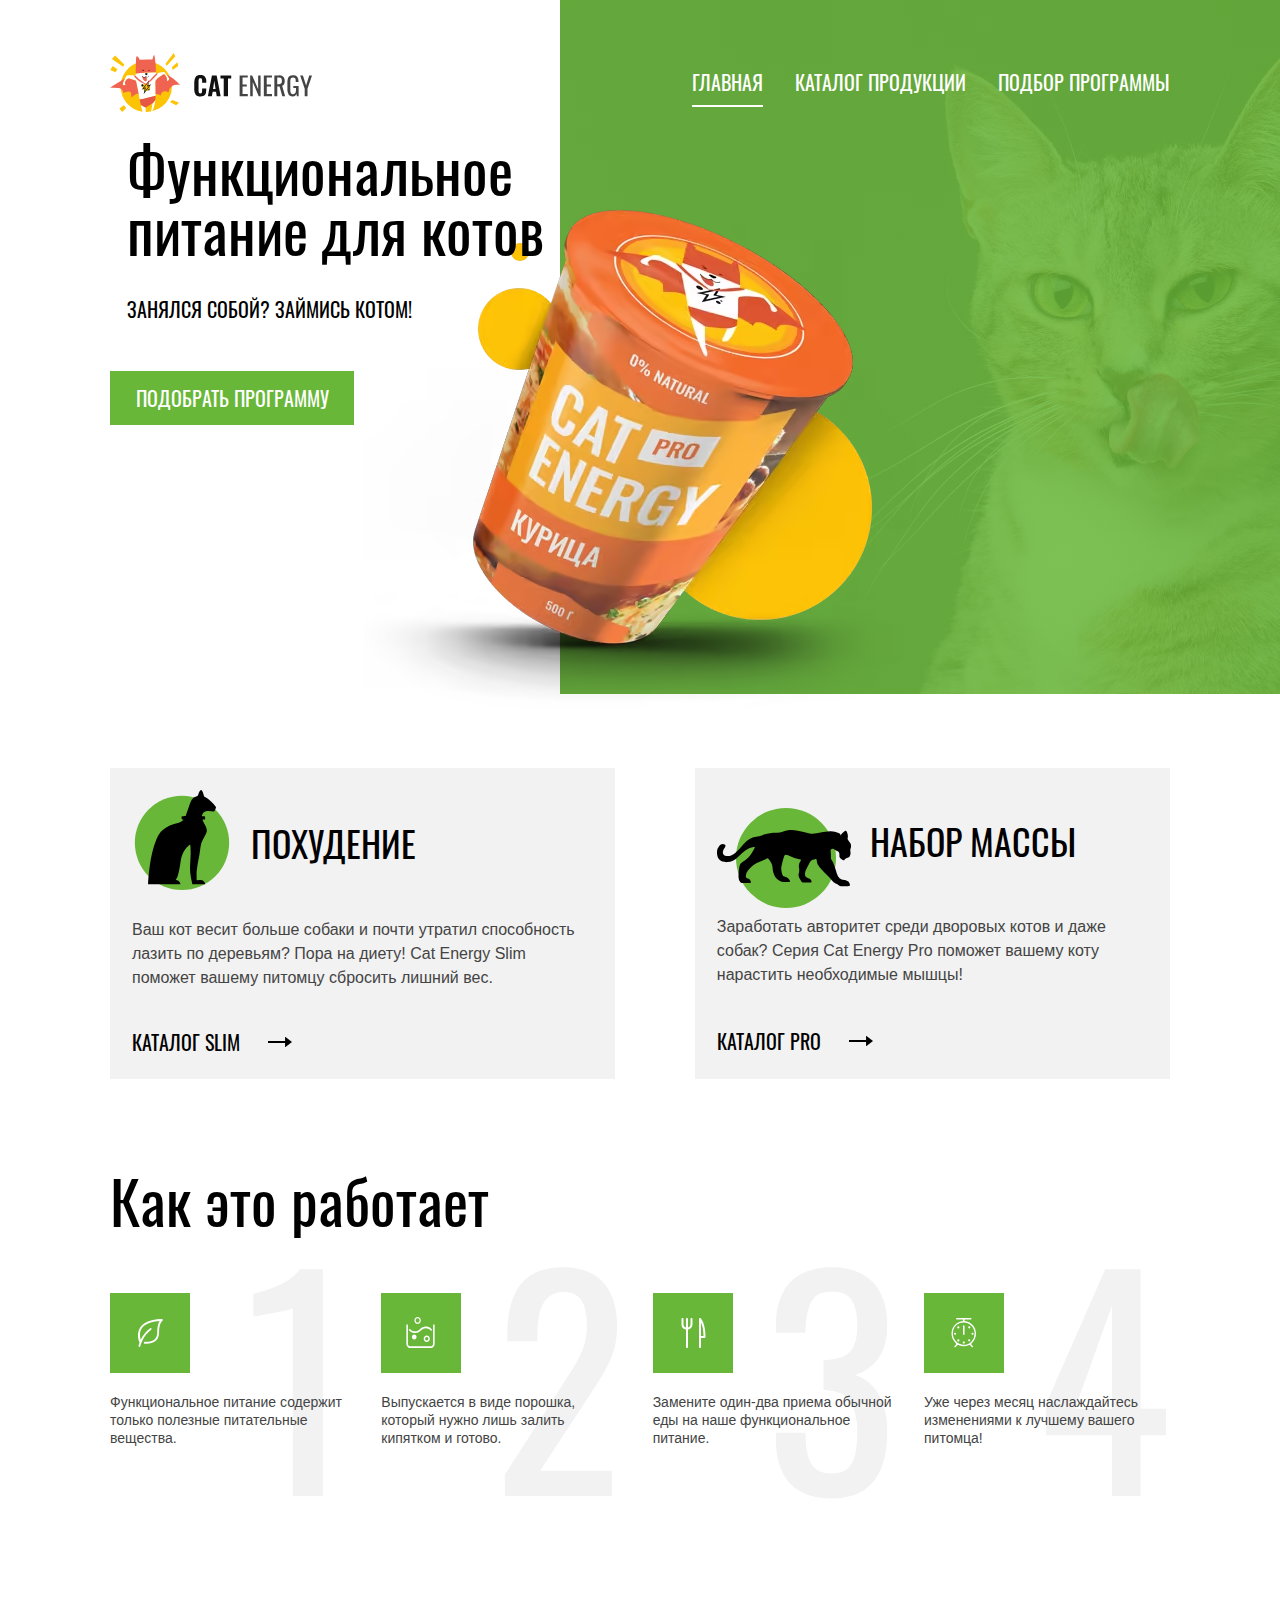
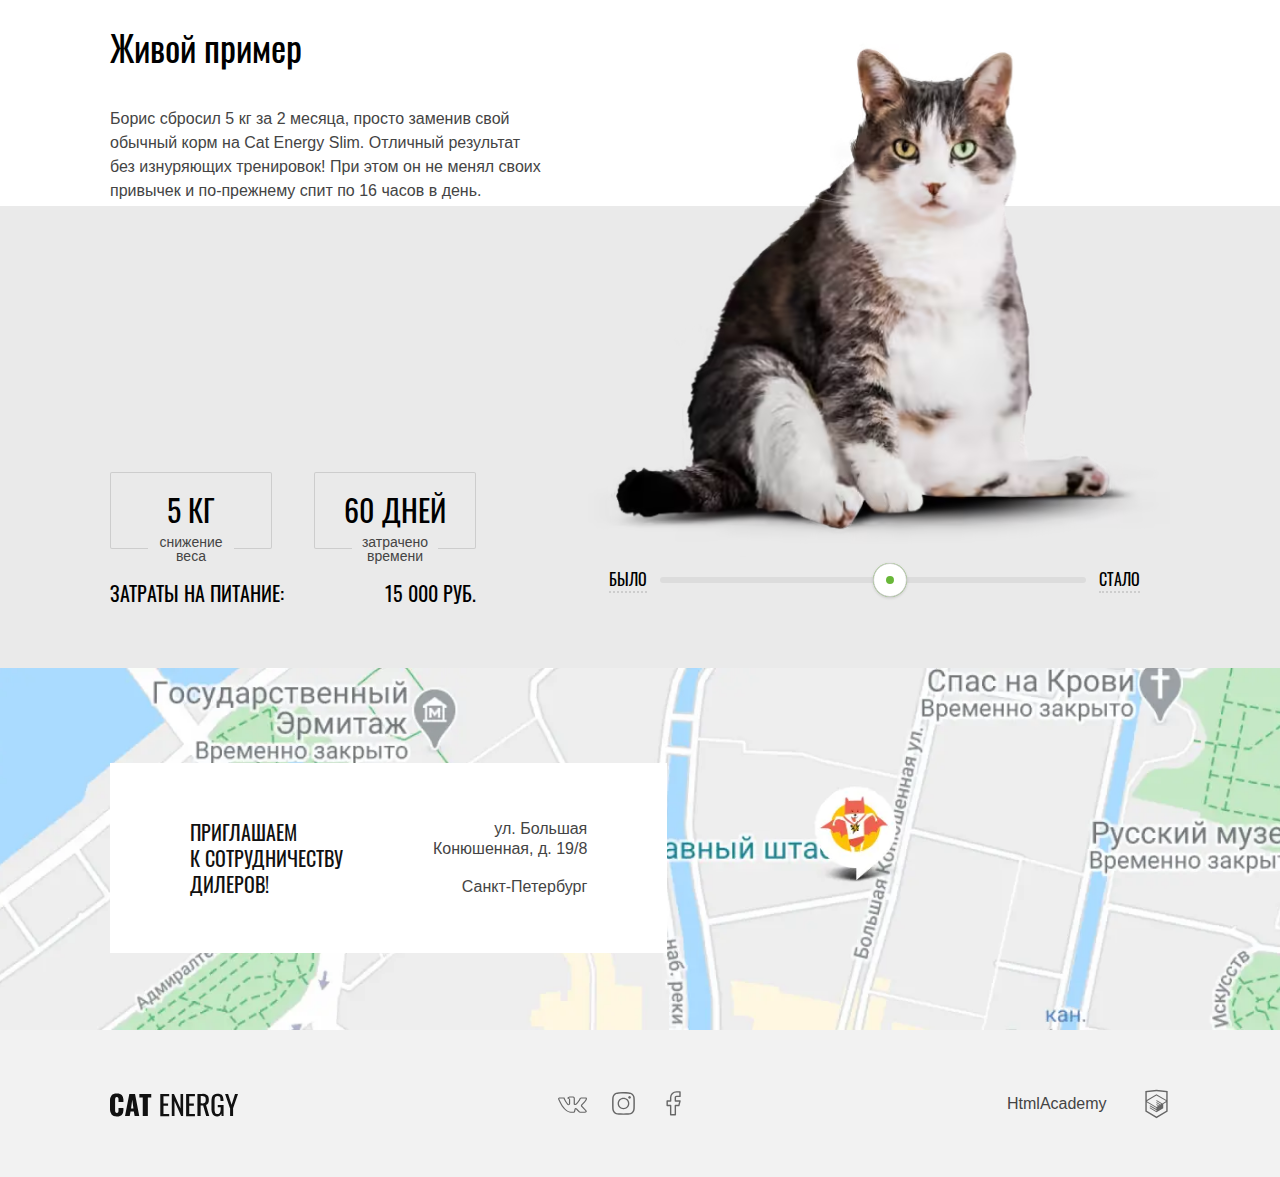
==== commit cc5f72a0: "Deploying to gh-pages from @ Mi14ai1/1840617-cat-energy-24@b19571815923e31d36789a6163bff47c9d2b0f0d " ====
--- a/index.html
+++ b/index.html
@@ -1 +1 @@
-<!DOCTYPE html><html class="page" lang="ru"><head><meta charset="utf-8"><meta name="viewport" content="width=device-width,initial-scale=1"><title>Главная | Кэт энерджи | HTML Academy</title><link rel="icon" href="./favicon.ico"><link rel="icon" href="./favicons/favicon-svg.svg" type="image/svg+xml"><link rel="apple-touch-icon" href="./favicons/favicon-apple.png"><link rel="manifest" href="./manifest.webmanifest"><link rel="stylesheet" href="./css/style.min.css"><script src="./js/menu-button.min.js" defer="defer"></script><script src="./js/cat-range.min.js" defer="defer"></script></head><body class="page__body"><div class="page__centerer"><header class="header"><div class="header__logo-container"><a href="index.html" class="header__logo-link" aria-current="page"></a></div><nav class="navigation navigation--closed navigation--nojs"><button class="navigation__menu-button" type="button"><span class="visually-hidden">Кнопка вызова меню</span></button><ul class="navigation__list alternative-text-color"><li class="navigation__item"><a class="navigation__link" href="index.html" aria-current="page">Главная</a></li><li class="navigation__item"><a class="navigation__link" href="catalog.html">Каталог продукции</a></li><li class="navigation__item"><a class="navigation__link" href="form.html">Подбор программы</a></li></ul></nav></header></div><main class="main"><h1 class="page__title-hidden visually-hidden">Cat energy</h1><section class="promo background-promo"><div class="promo__structure page__centerer"><div class="promo__text-container"><h2 class="promo__title">Функциональное<br>питание&nbsp;для&nbsp;котов</h2><p class="promo__text">Занялся собой? Займись котом!</p></div><div class="promo__image-container"><picture><source type="image/avif" srcset="./img/index/index-can-w@1x.avif, ./img/index/index-can-w@2x.avif 2x" media="(min-width: 1271px)"><source type="image/avif" srcset="./img/index/index-can-m@1x.avif, ./img/index/index-can-m@2x.avif 2x" media="(min-width: 768px) and (max-width: 1270px)"><source type="image/avif" srcset="./img/index/index-can-s@1x.avif, ./img/index/index-can-s@2x.avif 2x" media="(max-width: 767px)"><source type="image/webp" srcset="./img/index/index-can-w@1x.webp, ./img/index/index-can-w@2x.webp 2x" media="(min-width: 1271px)"><source type="image/webp" srcset="./img/index/index-can-m@1x.webp, ./img/index/index-can-m@2x.webp 2x" media="(min-width: 768px) and (max-width: 1270px)"><source type="image/webp" srcset="./img/index/index-can-s@1x.webp, ./img/index/index-can-s@2x.webp 2x" media="(max-width: 767px)"><source type="image/png" srcset="./img/index/index-can-w@1x.png, ./img/index/index-can-w@1x.png 2x" media="(min-width:1271px)"><source type="image/png" srcset="./img/index/index-can-m@1x.png, ./img/index/index-can-m@1x.png 2x" media="(min-width: 768px) and (max-width: 1270px)"><source type="image/png" srcset="./img/index/index-can-s@1x.png, ./img/index/index-can-s@1x.png 2x" media="(max-width: 767px)"><img class="promo__image" src="./img/index/index-can-s@1x.png" width="280" height="270" alt="Корм для котов со вкусом курицы"></picture></div><a href="#" class="promo__button button">Подобрать программу</a></div></section><div class="page__centerer"><section class="nutrition-programm"><div class="nutrition-programm__card nutrition-programm__card--slim"><h2 class="nutrition-programm__title">Похудение</h2><p class="nutrition-programm__text">Ваш кот весит больше собаки и&nbsp;почти утратил способность лазить по&nbsp;деревьям? Пора на&nbsp;диету! Cat Energy Slim поможет вашему питомцу сбросить лишний вес.</p><a href="#" class="nutrition-programm__link">Каталог slim</a></div><div class="nutrition-programm__card nutrition-programm__card--fat"><h2 class="nutrition-programm__title">Набор массы</h2><p class="nutrition-programm__text">Заработать авторитет среди дворовых котов и даже собак? Серия Cat Energy Pro поможет вашему коту нарастить необходимые мышцы!</p><a href="#" class="nutrition-programm__link">Каталог Pro</a></div></section><section class="description"><h2 class="description__title">Как это работает</h2><ol class="description__list"><li class="description__item description__item--feed"><p class="description__text">Функциональное питание содержит только полезные питательные вещества.</p></li><li class="description__item description__item--powder"><p class="description__text">Выпускается в&nbsp;виде порошка, который нужно лишь залить кипятком и&nbsp;готово.</p></li><li class="description__item description__item--eating"><p class="description__text">Замените один-два приема обычной еды на&nbsp;наше функциональное питание.</p></li><li class="description__item description__item--timer"><p class="description__text">Уже через месяц наслаждайтесь изменениями к&nbsp;лучшему вашего питомца!</p></li></ol></section></div><section class="example"><div class="page__centerer example__container"><div class="example__facts"><h2 class="example__title">Живой&nbsp;пример</h2><p class="example__text">Борис сбросил 5&nbsp;кг за&nbsp;2&nbsp;месяца, просто заменив свой обычный корм на&nbsp;Cat Energy Slim. Отличный результат без изнуряющих тренировок! При этом он&nbsp;не&nbsp;менял своих привычек и&nbsp;по-прежнему спит по&nbsp;16&nbsp;часов в&nbsp;день.</p><dl class="example__facts-list"><div class="example__item-container example__item-container--mass"><dt class="example__facts-item-explanation example__facts-item-explanation--mass"><span class="example__facts-item-explanation-text">снижение веса</span></dt><dd class="example__facts-item-fact example__facts-item-fact--mass">5 кг</dd></div><div class="example__item-container example__item-container--time"><dt class="example__facts-item-explanation example__facts-item-explanation--time"><span class="example__facts-item-explanation-text">затрачено времени</span></dt><dd class="example__facts-item-fact example__facts-item-fact--time">60 дней</dd></div><div class="example__item-container example__item-container--spending"><dt class="example__facts-item-explanation example__facts-item-explanation--spending">Затраты на&nbsp;питание:</dt><dd class="example__facts-item-fact example__facts-item-fact--spending">15&nbsp;000&nbsp;РУБ.</dd></div></dl></div><div class="slider"><div class="slider__images"><div class="slider__first-image"><picture><source type="image/avif" srcset="./img/index/slider/cat-fat@1x.avif, ./img/index/slider/cat-fat@2x.avif 2x"><source type="image/webp" srcset="./img/index/slider/cat-fat@1x.webp, ./img/index/slider/cat-fat@2x.webp 2x"><source type="image/png" srcset="./img/index/slider/cat-fat@1x.png, ./img/index/slider/cat-fat@2x.png 2x"><img src="img/cat-fat.png" alt="было" class="slider__image slider__image--was" width="280" height="232"></picture></div><div class="slider__second-image"><picture><source type="image/avif" srcset="./img/index/slider/cat-skinny@1x.avif, ./img/index/slider/cat-skinny@2x.avif 2x"><source type="image/webp" srcset="./img/index/slider/cat-skinny@1x.webp, ./img/index/slider/cat-skinny@2x.webp 2x"><source type="image/png" srcset="./img/index/slider/cat-skinny@1x.png, ./img/index/slider/cat-skinny@2x.png 2x"><img src="img/cat-skinny.png" alt="стало" class="slider__image slider__image--now" width="280" height="232"></picture></div></div><div class="cat-range" tabindex="0"><span class="cat-range__text">Было</span><div class="cat-range__range-container"><div class="cat-range__mark"></div></div><span class="cat-range__text">Стало</span></div></div></div></section><section class="contacts page__centerer"><h2 class="visually-hidden">Наш адрес</h2><div class="contacts__text page__centerer"><p class="contacts__lead-text">приглашаем<br>к&nbsp;сотрудничеству<br>дилеров!</p><p class="contacts__adress">ул. Большая<br>Конюшенная, д. 19/8 <span class="contacts__adress-city">Санкт-Петербург</span></p></div></section></main><footer class="footer"><div class="page__centerer footer__container"><div class="footer__logo-container"><a href="index.html" class="footer__logo-link" aria-current="page"><svg width="128" height="24" class="logo-words"><use href="./img/logo.svg#cat-logo-words"></use></svg> <span class="visually-hidden">логотип кэтенерджи</span></a></div><div class="social"><a class="social__link social__link--vk" href="https://vk.com/htmlacademy" target="_blank"><svg class="social__icon"><use href="./icons/sprite.svg#vkontakte"></use></svg> <span class="visually-hidden">Мы в vk</span> </a><a class="social__link social__link--instagram" href="https://instagram.com/htmlacademy/" target="_blank"><svg class="social__icon"><use href="./icons/sprite.svg#instagram"></use></svg> <span class="visually-hidden">Мы в instagram</span> </a><a class="social__link social__link--facebook" href="https://facebook.com/htmlacademy" target="_blank"><svg class="social__icon"><use href="./icons/sprite.svg#facebook"></use></svg> <span class="visually-hidden">Мы в facebook</span></a></div><div class="htmlacademy-logo"><a href="https://htmlacademy.ru/" target="_blank" class="htmlacademy-logo__link">HtmlAcademy</a></div></div></footer></body></html>+<!DOCTYPE html><html class="page" lang="ru"><head><meta charset="utf-8"><meta name="viewport" content="width=device-width,initial-scale=1"><title>Главная | Кэт энерджи | HTML Academy</title><link rel="icon" href="./favicon.ico"><link rel="icon" href="./favicons/favicon-svg.svg" type="image/svg+xml"><link rel="apple-touch-icon" href="./favicons/favicon-apple.png"><link rel="manifest" href="./manifest.webmanifest"><link rel="stylesheet" href="./css/style.min.css"><link rel="preload" href="./css/style.min.css" as="style"><link rel="preload" href="./fonts/oswaldmedium.woff2" type="font/woff2" as="font" crossorigin="anonymous"><link rel="preload" href="./fonts/oswaldregular.woff2" type="font/woff2" as="font" crossorigin="anonymous"><script src="./js/menu-button.min.js" defer="defer"></script><script src="./js/cat-range.min.js" defer="defer"></script></head><body class="page__body"><div class="page__centerer"><header class="header"><div class="header__logo-container"><a href="index.html" class="header__logo-link" aria-current="page"><span class="visually-hidden">Перейти на главную</span></a></div><nav class="navigation navigation--closed navigation--nojs"><button class="navigation__menu-button" type="button"><span class="visually-hidden">Кнопка вызова меню</span></button><ul class="navigation__list alternative-text-color"><li class="navigation__item"><a class="navigation__link" href="index.html" aria-current="page">Главная</a></li><li class="navigation__item"><a class="navigation__link" href="catalog.html">Каталог продукции</a></li><li class="navigation__item"><a class="navigation__link" href="form.html">Подбор программы</a></li></ul></nav></header></div><main class="main"><h1 class="page__title-hidden visually-hidden">Cat energy</h1><section class="promo background-promo"><div class="promo__structure page__centerer"><div class="promo__text-container"><h2 class="promo__title">Функциональное<br>питание&nbsp;для&nbsp;котов</h2><p class="promo__text">Занялся собой? Займись котом!</p></div><div class="promo__image-container"><picture><source srcset="./img/index/index-can-l@1x.avif, ./img/index/index-can-l@2x.avif 2x" type="image/avif" media="(min-width: 1280px)"><source srcset="./img/index/index-can-m@1x.avif, ./img/index/index-can-m@2x.avif 2x" type="image/avif" media="(min-width: 768px)"><source srcset="./img/index/index-can-s@1x.avif, ./img/index/index-can-s@2x.avif 2x" type="image/avif"><source srcset="./img/index/index-can-l@1x.webp, ./img/index/index-can-l@2x.webp 2x" type="image/webp" media="(min-width: 1280px)"><source srcset="./img/index/index-can-m@1x.webp, ./img/index/index-can-m@2x.webp 2x" type="image/webp" media="(min-width: 768px)"><source srcset="./img/index/index-can-s@1x.webp, ./img/index/index-can-s@2x.webp 2x" type="image/webp"><source srcset="./img/index/index-can-l@1x.png, ./img/index/index-can-l@2x.png 2x" type="image/png" media="(min-width: 1280px)"><source srcset="./img/index/index-can-m@1x.png, ./img/index/index-can-m@2x.png 2x" type="image/png" media="(min-width: 768px)"><img class="promo__image" src="./img/index/index-can-s@1x.png" srcset="./img/index/index-can-s@2x.png 2x" width="280" height="270" loading="lazy" alt="Корм для котов"></picture></div><a href="#" class="promo__button button">Подобрать программу</a></div></section><div class="page__centerer"><section class="nutrition-programm"><div class="nutrition-programm__card nutrition-programm__card--slim"><h2 class="nutrition-programm__title">Похудение</h2><p class="nutrition-programm__text">Ваш кот весит больше собаки и&nbsp;почти утратил способность лазить по&nbsp;деревьям? Пора на&nbsp;диету! Cat Energy Slim поможет вашему питомцу сбросить лишний вес.</p><a href="#" class="nutrition-programm__link">Каталог slim</a></div><div class="nutrition-programm__card nutrition-programm__card--fat"><h2 class="nutrition-programm__title">Набор массы</h2><p class="nutrition-programm__text">Заработать авторитет среди дворовых котов и даже собак? Серия Cat Energy Pro поможет вашему коту нарастить необходимые мышцы!</p><a href="#" class="nutrition-programm__link">Каталог Pro</a></div></section><section class="description"><h2 class="description__title">Как это работает</h2><ol class="description__list"><li class="description__item description__item--feed"><p class="description__text">Функциональное питание содержит только полезные питательные вещества.</p></li><li class="description__item description__item--powder"><p class="description__text">Выпускается в&nbsp;виде порошка, который нужно лишь залить кипятком и&nbsp;готово.</p></li><li class="description__item description__item--eating"><p class="description__text">Замените один-два приема обычной еды на&nbsp;наше функциональное питание.</p></li><li class="description__item description__item--timer"><p class="description__text">Уже через месяц наслаждайтесь изменениями к&nbsp;лучшему вашего питомца!</p></li></ol></section></div><section class="example"><div class="page__centerer example__container"><div class="example__facts"><h2 class="example__title">Живой&nbsp;пример</h2><p class="example__text">Борис сбросил 5&nbsp;кг за&nbsp;2&nbsp;месяца, просто заменив свой обычный корм на&nbsp;Cat Energy Slim. Отличный результат без изнуряющих тренировок! При этом он&nbsp;не&nbsp;менял своих привычек и&nbsp;по-прежнему спит по&nbsp;16&nbsp;часов в&nbsp;день.</p><dl class="example__facts-list"><div class="example__item-container example__item-container--mass"><dt class="example__facts-item-explanation example__facts-item-explanation--mass"><span class="example__facts-item-explanation-text">снижение веса</span></dt><dd class="example__facts-item-fact example__facts-item-fact--mass">5 кг</dd></div><div class="example__item-container example__item-container--time"><dt class="example__facts-item-explanation example__facts-item-explanation--time"><span class="example__facts-item-explanation-text">затрачено времени</span></dt><dd class="example__facts-item-fact example__facts-item-fact--time">60 дней</dd></div><div class="example__item-container example__item-container--spending"><dt class="example__facts-item-explanation example__facts-item-explanation--spending">Затраты на&nbsp;питание:</dt><dd class="example__facts-item-fact example__facts-item-fact--spending">15&nbsp;000&nbsp;РУБ.</dd></div></dl></div><div class="slider"><div class="slider__images"><div class="slider__first-image"><picture><source type="image/avif" srcset="./img/index/slider/cat-fat@1x.avif, ./img/index/slider/cat-fat@2x.avif 2x"><source type="image/webp" srcset="./img/index/slider/cat-fat@1x.webp, ./img/index/slider/cat-fat@2x.webp 2x"><source type="image/png" srcset="./img/index/slider/cat-fat@1x.png, ./img/index/slider/cat-fat@2x.png 2x"><img src="img/cat-fat.png" alt="было" class="slider__image slider__image--was" width="280" height="232"></picture></div><div class="slider__second-image"><picture><source type="image/avif" srcset="./img/index/slider/cat-skinny@1x.avif, ./img/index/slider/cat-skinny@2x.avif 2x"><source type="image/webp" srcset="./img/index/slider/cat-skinny@1x.webp, ./img/index/slider/cat-skinny@2x.webp 2x"><source type="image/png" srcset="./img/index/slider/cat-skinny@1x.png, ./img/index/slider/cat-skinny@2x.png 2x"><img src="img/cat-skinny.png" alt="стало" class="slider__image slider__image--now" width="280" height="232"></picture></div></div><div class="cat-range" tabindex="0"><span class="cat-range__text">Было</span><div class="cat-range__range-container"><div class="cat-range__mark"></div></div><span class="cat-range__text">Стало</span></div></div></div></section><section class="contacts page__centerer"><h2 class="visually-hidden">Наш адрес</h2><div class="contacts__text page__centerer"><p class="contacts__lead-text">приглашаем<br>к&nbsp;сотрудничеству<br>дилеров!</p><p class="contacts__adress">ул. Большая<br>Конюшенная, д. 19/8 <span class="contacts__adress-city">Санкт-Петербург</span></p></div></section></main><footer class="footer"><div class="page__centerer footer__container"><div class="footer__logo-container"><a href="index.html" class="footer__logo-link" aria-current="page"><svg width="128" height="24" class="logo-words"><use href="./img/logo.svg#cat-logo-words"></use></svg> <span class="visually-hidden">логотип кэтенерджи</span></a></div><div class="social"><a rel="noopener" class="social__link social__link--vk" href="https://vk.com/htmlacademy" target="_blank"><svg class="social__icon"><use href="./icons/sprite.svg#vkontakte"></use></svg> <span class="visually-hidden">Мы в vk</span> </a><a rel="noopener" class="social__link social__link--instagram" href="https://instagram.com/htmlacademy/" target="_blank"><svg class="social__icon"><use href="./icons/sprite.svg#instagram"></use></svg> <span class="visually-hidden">Мы в instagram</span> </a><a rel="noopener" class="social__link social__link--facebook" href="https://facebook.com/htmlacademy" target="_blank"><svg class="social__icon"><use href="./icons/sprite.svg#facebook"></use></svg> <span class="visually-hidden">Мы в facebook</span></a></div><div class="htmlacademy-logo"><a rel="noopener" href="https://htmlacademy.ru/" target="_blank" class="htmlacademy-logo__link">HtmlAcademy</a></div></div></footer></body></html>--- a/css/style.min.css
+++ b/css/style.min.css
@@ -1,2 +1,2 @@
-@font-face{font-family:"Oswald";font-style:normal;font-weight:400;font-display:swap;src:url(../fonts/oswaldregular.woff2) format("woff2"),url(../fonts/oswaldregular.woff) format("woff")}@font-face{font-family:"Oswald";font-style:normal;font-weight:500;font-display:swap;src:url(../fonts/oswaldmedium.woff2) format("woff2"),url(../fonts/oswaldmedium.woff) format("woff")}:root{--accent-font:"Oswald", "Impact", sans-serif;--main-font:"Arial", "Helvetica", sans-serif}.visually-hidden{position:absolute;transform:scale(0)}.page{font-family:var(--main-font)}.page__body{--scrollbar:calc(100vw - 100%);margin:0}.page__centerer{position:relative;--content-indent:calc(20px + (10vw - 32px) / 4.48);margin-inline:var(--content-indent) calc(var(--content-indent) - var(--scrollbar))}@media (min-width:1280px){.page__centerer{box-sizing:border-box;--content-indent:auto;padding:0 110px;max-width:1440px;margin:0 auto}}.page__form-title{font-family:"Oswald",sans-serif;font-size:36px;line-height:36px;font-weight:400;color:#000;text-align:start;margin:0}@media (min-width:767.9px){.page__form-title{font-size:60px;line-height:60px;text-align:left}}.page__form-title-container{display:flex;flex-direction:column;gap:37px;box-sizing:border-box;padding:27px 0 39px}@media (max-width:767.9px){.page__form-title-container{border-top:1px solid #d9d9d9}}@media (min-width:768px) and (max-width:1279.9px){.page__form-title-container{gap:52px;padding:75px 0 69px}}@media (min-width:1280px){.page__form-title-container{gap:54px;padding:85px 110px 72px}}.button{font-family:var(--accent-font);width:-moz-fit-content;width:fit-content}.button--size_wide{width:100%}.header{position:relative;display:grid;grid-template-columns:1fr 1fr;box-sizing:border-box;align-items:center}@media (max-width:767.9px){.header{background-color:var(--header-background-color-mobile)}}@media (min-width:767.9px){.header{display:flex;justify-content:space-between}}@media (min-width:768px) and (max-width:1279.9px){.header{padding:27px 0 0}}@media (min-width:1280px){.header{padding:53px 0 0}}.header__logo-container{z-index:1;flex:1 0 auto}@media (max-width:767.9px){.header__logo-container{width:100%;padding:10px 0 18px}}.header__logo-link{display:grid;grid-template-columns:1fr 1fr;box-sizing:border-box;align-items:center;flex-wrap:nowrap;text-decoration:none}.header__logo-link:hover{opacity:.8}.header__logo-link:active{opacity:.6}@media (min-width:768px) and (max-width:1279.9px){.header__logo-link{display:flex;justify-content:space-between;max-width:174px}}@media (min-width:1280px){.header__logo-link{display:flex;justify-content:space-between;max-width:202px}}@media (max-width:767.9px){.header__logo-link::before{content:"";display:block;background-repeat:no-repeat;width:34px;height:38px;background-image:url(../img/logo.svg#cat-logo-icon)}}@media (min-width:768px) and (max-width:1279.9px){.header__logo-link::before{content:"";display:block;background-repeat:no-repeat;background-image:url(../img/logo.svg#cat-logo-tablet);width:174px;height:50px}}@media (min-width:1280px){.header__logo-link::before{content:"";display:block;background-repeat:no-repeat;background-image:url(../img/logo.svg#cat-logo-desktop);width:202px;height:59px}}@media (max-width:767.9px){.header__logo-link::after{content:"";display:block;justify-self:flex-end;width:101px;height:18px;transform:translateX(50%);background-image:url(../img/logo.svg#cat-logo-words)}}.navigation{position:relative;display:flex;align-items:center;height:100%;padding:0}@media (min-width:767.9px){.navigation{display:block;justify-content:space-between}}@media (min-width:768px) and (max-width:1279.9px){.navigation{flex-wrap:wrap}}.navigation--nojs .navigation__menu-button{display:none}@media (max-width:767.9px){.navigation--closed .navigation__menu-button::after,.navigation--opened .navigation__menu-button::after{content:url("data:image/svg+xml,%3Csvg width='24' height='18' viewBox='0 0 24 18' xmlns='http://www.w3.org/2000/svg'%3E%3Cpath stroke='%23000' stroke-width='1.5' d='M0 1.25h24M0 9.25h24M0 17.25h24'/%3E%3C/svg%3E");display:block;width:auto;height:auto;border:0;outline:0}.navigation--closed .navigation__list{display:none}.navigation--opened .navigation__menu-button::after{content:url("data:image/svg+xml,%3Csvg width='20' height='20' viewBox='0 0 20 20' fill='none' xmlns='http://www.w3.org/2000/svg'%3E%3Cpath transform='scale(.97098 1.0282) rotate(-45 24.51 7.237)' stroke='%23000' stroke-width='1.5' d='M0-.75h24.758'/%3E%3Cpath transform='matrix(.68659 .72705 -.68659 .72705 1 2)' stroke='%23000' stroke-width='1.5' d='M0-.75h24.758'/%3E%3C/svg%3E")}.navigation--opened .navigation__list{display:block}}.navigation__list{list-style:none;margin:0;padding:0;position:relative;display:flex;justify-content:space-between;flex-direction:row}@media (max-width:767.9px){.navigation__list{position:absolute;top:100%;left:0;transform:translateX(-50%);color:var(--navigation-text-color);width:100vw;flex-direction:column;z-index:2}}@media (min-width:767.9px){.navigation__list{transform:none}}@media (min-width:768px) and (max-width:1279.9px){.navigation__list{min-width:440px}}@media (min-width:1280px){.navigation__list{min-width:478px}}.navigation__menu-button{position:absolute;box-sizing:border-box;right:0;top:50%;transform:translateY(-50%);width:24px;height:18px;padding:0;margin:0;background-color:transparent;outline:0;border:0}@media (min-width:768px) and (max-width:1279.9px){.navigation__menu-button{display:none}}@media (min-width:1280px){.navigation__menu-button{display:none}}.navigation__item{box-sizing:border-box;background-color:#fff;border-top:1px solid;border-color:#e6e6e6;color:inherit}@media (min-width:1280px){.navigation__item{border-color:transparent;background-color:transparent}}@media (min-width:768px) and (max-width:1279.9px){.navigation__item{border-color:transparent;background-color:transparent}}@media (max-width:767.9px){.navigation__item:last-child{border-bottom:1px solid #e6e6e6}}@media (min-width:767.9px){.navigation__item [aria-current=page]{border-bottom:2px solid var(--menu-line-color)}}.navigation__link{display:block;font-family:"Oswald",sans-serif;font-size:20px;line-height:20px;font-weight:500;text-transform:uppercase;text-align:center;text-decoration:none;color:inherit;padding-top:22px;padding-bottom:24px}.navigation__link:hover{opacity:.6}.navigation__link:active{opacity:.3}@media (min-width:768px) and (max-width:1279.9px){.navigation__link{font-size:18px;line-height:24px;font-weight:400;padding:8px 0}}@media (min-width:1280px){.navigation__link{font-size:20px;line-height:30px;font-weight:400;padding:8px 0}}.promo{margin:0 auto;max-width:1440px}.promo__structure{position:relative;display:flex;flex-direction:column;box-sizing:border-box;text-align:center;padding-top:27px;min-height:480px}@media (min-width:768px) and (max-width:1279.9px){.promo__structure{min-height:790px;padding-top:40px}}@media (min-width:1280px){.promo__structure{gap:52px;text-align:left;color:#000;height:100%;min-height:636px;padding-bottom:82px}}.promo__text-container{display:flex;flex-direction:column;gap:25px;padding:0 17px;z-index:1}@media (min-width:768px) and (max-width:1279.9px){.promo__text-container{gap:41px}}@media (min-width:1280px){.promo__text-container{gap:40px}}.promo__title{font-family:"Oswald",sans-serif;font-size:36px;line-height:36px;font-weight:400;color:#fff;margin:0}@media (min-width:768px) and (max-width:1279.9px){.promo__title{font-size:60px;line-height:60px;text-align:start;color:#000}}@media (min-width:1280px){.promo__title{font-size:60px;line-height:60px;text-align:start;color:#000}}.promo__text{font-family:"Oswald",sans-serif;font-size:14px;line-height:14px;font-weight:400;text-transform:uppercase;color:#fff;margin:0}@media (min-width:768px) and (max-width:1279.9px){.promo__text{font-size:20px;line-height:20px;text-align:start;color:#000}}@media (min-width:1280px){.promo__text{font-size:20px;line-height:20px;text-align:start;color:#000}}.promo__image-container{position:absolute;bottom:40px;left:50%;width:280px;transform:translateX(-50%);z-index:0}@media (min-width:768px) and (max-width:1279.9px){.promo__image-container{width:709px}}@media (min-width:1280px){.promo__image-container{width:552px}}.promo__image{display:block;width:100%;height:100%}.promo__button{position:absolute;bottom:0;display:block;box-sizing:border-box;font-family:"Oswald",sans-serif;font-size:14px;line-height:18px;font-weight:400;text-decoration:none;text-transform:uppercase;color:var(--button-text-color);width:100%;padding:7px;background-color:var(--button-color)}@media (min-width:768px) and (max-width:1279.9px){.promo__button{display:flex;justify-content:center;align-items:center;font-size:20px;line-height:20px;max-width:244px;min-height:54px;padding:0;top:270px;left:120px;bottom:100%}}@media (min-width:1280px){.promo__button{position:relative;display:flex;justify-content:center;align-items:center;font-size:20px;line-height:20px;max-width:244px;min-height:54px;padding:0}}.promo__button:hover{--button-color:#5eaa2f}.promo__button:active{color:rgba(255,255,255,.3)}.footer{background-color:var(--footer-background-color)}.footer__container{display:flex;flex-direction:column;justify-content:space-between;min-height:236px}@media (min-width:767.9px){.footer__container{flex-direction:row;align-items:center;flex-wrap:nowrap;min-height:147px}}@media (min-width:1280px){.footer__container{background-color:var(--footer-background-color)}}.footer__logo-container{align-self:center;padding:39px 0 32px}@media (min-width:767.9px){.footer__logo-container{flex-grow:0}}.footer__logo-link{display:block}.footer__logo-link:hover{opacity:.8}.footer__logo-link:active{opacity:.6}.nutrition-programm{display:flex;flex-direction:column;gap:20px;padding-top:20px}@media (min-width:768px) and (max-width:1279.9px){.nutrition-programm{padding-bottom:49px}}@media (min-width:1280px){.nutrition-programm{display:flex;flex-direction:row;gap:80px;padding-bottom:71px}}.nutrition-programm__card{display:flex;flex-wrap:wrap;column-gap:19px;row-gap:22px;align-items:center;box-sizing:border-box;background-color:#f2f2f2;padding:22px}@media (min-width:768px) and (max-width:1279.9px){.nutrition-programm__card{display:grid;grid-template-columns:1fr 270px}}@media (min-width:1280px){.nutrition-programm__card{max-width:570px;margin:0}}.nutrition-programm__card--slim::before{content:url(../icons/sprite.svg#cat-slim);display:block;width:50px;height:53px}@media (min-width:768px) and (max-width:1279.9px){.nutrition-programm__card--slim::before{grid-area:1/2/3/3;justify-self:center;width:200px;height:211px}}@media (min-width:1280px){.nutrition-programm__card--slim::before{width:100px;height:106px}}.nutrition-programm__card--fat::before{content:url(../icons/sprite.svg#cat-muscle);display:block;width:67px;height:50px}@media (min-width:768px) and (max-width:1279.9px){.nutrition-programm__card--fat::before{grid-area:1/2/3/3;justify-self:center;width:268px;height:200px}}@media (min-width:1280px){.nutrition-programm__card--fat::before{width:134px;height:100px}}.nutrition-programm__title{font-family:"Oswald",sans-serif;font-size:24px;line-height:37px;font-weight:400;color:#000;text-transform:uppercase;text-align:center;margin:0}@media (min-width:768px) and (max-width:1279.9px){.nutrition-programm__title{font-size:36px;line-height:36px;text-align:start}}@media (min-width:1280px){.nutrition-programm__title{font-size:36px;line-height:36px;text-align:start}}.nutrition-programm__text{font-family:"Arial",sans-serif;font-size:14px;line-height:18px;font-weight:400;color:var(--base-font-color);margin:0}@media (min-width:768px) and (max-width:1279.9px){.nutrition-programm__text{font-size:16px;line-height:24px;text-align:start}}@media (min-width:1280px){.nutrition-programm__text{font-size:16px;line-height:24px;text-align:start}}.nutrition-programm__link{display:flex;align-items:center;font-family:"Oswald",sans-serif;font-size:16px;line-height:16px;font-weight:400;color:#000;text-transform:uppercase;text-decoration:none;width:100%;border-top:1px solid #d9d9d9;padding-top:15px}@media (min-width:767.9px){.nutrition-programm__link{border-top:none;font-size:20px;line-height:30px;text-align:start}}.nutrition-programm__link::after{content:"";display:inline-block;width:33px;height:10px;background-image:url(../icons/sprite.svg#arrow-active);background-repeat:no-repeat;background-size:cover;background-position:-9px 50%;margin-left:15px}@media (min-width:768px) and (max-width:1279.9px){.nutrition-programm__link::after{margin-left:25px}}@media (min-width:1280px){.nutrition-programm__link::after{margin-left:28px}}.nutrition-programm__link:hover::after{content:"";display:inline-block;background-position:0 50%;margin-left:15px;transition:200ms}@media (min-width:768px) and (max-width:1279.9px){.nutrition-programm__link:hover::after{margin-left:25px}}@media (min-width:1280px){.nutrition-programm__link:hover::after{margin-left:28px}}.nutrition-programm__link:active::after{content:"";display:inline-block;background-image:url(../icons/sprite.svg#arrow-active);background-repeat:no-repeat;background-size:cover;background-position:center;width:33px;height:10px;margin-left:15px;opacity:.3}@media (min-width:768px) and (max-width:1279.9px){.nutrition-programm__link:active::after{margin-left:25px}}@media (min-width:1280px){.nutrition-programm__link:active::after{margin-left:28px}}.nutrition-programm__link:active{opacity:.3}.description{padding-top:20px}@media (min-width:768px) and (max-width:1279.9px){.description{padding-bottom:60px;border-bottom:1px solid var(--line-after-description-color)}}.description__title{font-family:"Oswald",sans-serif;font-size:36px;line-height:40px;font-weight:400;color:#000;text-align:start;margin:0}@media (min-width:767.9px){.description__title{font-size:60px;line-height:60px}}.description__item{position:relative;display:flex;align-items:center;gap:20px}@media (min-width:767.9px){.description__item{flex-direction:column;align-items:start;justify-content:center;min-height:280px}}@media (min-width:768px) and (max-width:1279.9px){.description__item{max-width:197px}}@media (min-width:1280px){.description__item{max-width:246px}}.description__item::before{content:"";display:block;flex-shrink:0;width:60px;height:60px;background-color:var(--description-icon-bg-color);background-repeat:no-repeat;background-size:40px;background-position:50%}@media (min-width:767.9px){.description__item::before{width:80px;height:80px}}.description__item--feed::before{background-image:url(../icons/sprite.svg#nutrients)}.description__item--powder::before{background-image:url(../icons/sprite.svg#powder)}.description__item--eating::before{background-image:url(../icons/sprite.svg#eating)}.description__item--timer::before{background-image:url(../icons/sprite.svg#timer)}.description__text{font-family:"Arial",sans-serif;font-size:14px;line-height:18px;margin:0;color:var(--base-font-color)}@media (min-width:768px) and (max-width:1279.9px){.description__text{font-size:16px;line-height:24px}}.description__list{display:flex;flex-direction:column;gap:20px;margin:0;padding:0;list-style:none;counter-reset:section}@media (min-width:768px) and (max-width:1279.9px){.description__list{flex-direction:row;flex-wrap:wrap;column-gap:137px;row-gap:90px}}@media (min-width:1280px){.description__list{flex-direction:row;flex-wrap:wrap;justify-content:space-between}}@media (min-width:767.9px){.description__item::after{counter-increment:section;content:counter(section);position:absolute;z-index:-1;right:0;bottom:0;font-family:"Oswald",sans-serif;font-size:280px;line-height:280px;font-weight:400;color:var(--description-numders-color)}}.example{position:relative;padding:47px 0}@media (min-width:1280px){.example{padding-bottom:0}}.example::after{content:"";display:block;position:absolute;bottom:0;left:0;z-index:-1;width:100%;height:calc(100% - 47px);background-color:var(--example-background-color)}@media (min-width:767.9px){.example::after{height:462px}}.example__container::after{content:"";display:block;position:absolute;bottom:0;left:0;z-index:-1;width:100%;height:100%}@media (min-width:1280px){.example__container::after{background-color:var(--example-background-color)}}@media (min-width:767.9px){.example__container::after{height:462px}}.example__container{display:flex;flex-direction:column}@media (min-width:768px) and (max-width:1279.9px){.example__container{gap:70px;align-items:center}}@media (min-width:1280px){.example__container{flex-direction:row;justify-content:space-between;padding-top:70px;padding-bottom:65px}}.example__facts{display:flex;flex-direction:column;gap:20px}@media (min-width:768px) and (max-width:1279.9px){.example__facts{gap:54px}}@media (min-width:1280px){.example__facts{justify-content:space-between;max-width:436px}}.example__title{font-family:"Oswald",serif;font-weight:400;font-size:36px;line-height:40px;color:#000;padding-bottom:20px;margin:0}.example__text{font-family:"Arial",serif;font-weight:400;font-size:14px;line-height:18px;color:var(--base-font-color);margin:0}@media (min-width:767.9px){.example__text{font-size:16px;line-height:24px}}@media (min-width:1280px){.example__text{flex-grow:1}}.example__facts-list{display:grid;grid-template-columns:1fr 1fr;row-gap:34px;margin:0}@media (min-width:768px) and (max-width:1279.9px){.example__facts-list{display:flex;column-gap:42px;row-gap:9px}}@media (min-width:1280px){.example__facts-list{max-width:366px}}.example__item-container{position:relative;display:flex;justify-content:center}@media (min-width:1280px){.example__item-container--mass{justify-self:start}.example__item-container--time{justify-self:flex-end}}.example__item-container--spending{grid-column:1/-1}@media (min-width:768px) and (max-width:1279.9px){.example__item-container--spending{display:flex;flex-direction:column;flex-grow:1}}@media (min-width:1280px){.example__item-container--spending{display:flex;flex-direction:row;justify-content:space-between}}.example__facts-item-fact{font-family:"Oswald",sans-serif;font-size:24px;line-height:24px;color:#000;text-transform:uppercase;margin:0}@media (min-width:767.9px){.example__facts-item-fact{font-size:30px;line-height:37px}}.example__facts-item-explanation{position:relative;box-sizing:border-box;font-family:"Arial",sans-serif;font-size:12px;line-height:12px;color:var(--base-font-color);text-transform:lowercase;white-space:pre-wrap;text-align:center;margin:0}@media (min-width:767.9px){.example__facts-item-explanation{font-size:14px;line-height:14px}}.example__facts-item-explanation-text{position:absolute;display:inline-block;width:80px;padding:3px;background-color:var(--explanation-text-bgcolor);bottom:0;transform:translate(-50%,50%)}@media (min-width:768px) and (max-width:1279.9px){.example__facts-item-explanation-text{background-color:var(--explanation-middle-text-bgcolor)}}.example__facts-item-fact--mass,.example__facts-item-fact--time{position:absolute;top:0;transform:translateY(50%)}.example__facts-item-explanation--mass::before,.example__facts-item-explanation--time::before{content:"";display:block;width:124px;height:56px;border-radius:2px;box-shadow:inset 0 0 0 1px var(--fact-border-color)}@media (min-width:767.9px){.example__facts-item-explanation--mass::before,.example__facts-item-explanation--time::before{width:162px;height:77px}}.example__facts-item-explanation--spending,.example__facts-item-fact--spending{font-family:"Oswald",sans-serif;font-size:14px;line-height:20px;color:#000;text-transform:uppercase}@media (min-width:767.9px){.example__facts-item-explanation--spending,.example__facts-item-fact--spending{font-size:20px}}@media (min-width:768px) and (max-width:1279.9px){.example__facts-item-explanation--spending,.example__facts-item-fact--spending{text-align:end}}.slider{display:flex;flex-direction:column;align-items:center;width:100%;height:277px}@media (min-width:767.9px){.slider{height:576px;width:592px}}.slider__images{display:flex;flex-direction:row;justify-content:space-between;height:100%;width:280px}@media (min-width:767.9px){.slider__images{width:592px}}.slider__image{height:232px;position:absolute}@media (min-width:767.9px){.slider__image{width:592px;height:100%}}.slider__image--now{right:0}.slider__first-image,.slider__second-image{position:relative;display:flex;justify-content:flex-start;width:100%;overflow:hidden}.slider__second-image{justify-content:flex-end;width:0%}.contacts{position:relative;margin:0}@media (min-width:1280px){.contacts{margin:0 auto;padding:0}}.contacts__text{display:flex;justify-content:space-between;background-color:#fff}@media (min-width:768px) and (max-width:1279.9px){.contacts__text{padding:56px 50px}}@media (min-width:1280px){.contacts__text{padding:56px 80px;margin-top:95px;margin-left:110px;gap:90px;position:absolute;max-width:565px}}.contacts__adress{font-family:"Arial",sans-serif;font-size:14px;line-height:20px;color:var(--base-font-color);margin:0}@media (min-width:767.9px){.contacts__adress{display:flex;flex-direction:column;justify-content:space-between;font-size:16px;line-height:20px;text-align:right}}.contacts__lead-text{font-family:"Oswald",sans-serif;font-size:16px;line-height:20px;color:#111;text-transform:uppercase;padding-right:10px;margin:0}@media (min-width:767.9px){.contacts__lead-text{font-size:20px;line-height:26px;padding:0}}.contacts::after{content:"";display:block;min-height:362px;background-repeat:no-repeat;background-size:cover;background-position:center}@media (max-width:767.9px){.contacts::after{background-image:url(../img/index/location/location-s@1x.png)}}@media (max-width:767.9px) and (-webkit-min-device-pixel-ratio:2),(max-width:767.9px) and (min-resolution:2dppx){.contacts::after{background-image:url(../img/index/location/location-s@2x.png)}}@media (min-width:768px) and (max-width:1279.9px){.contacts::after{background-image:url(../img/index/location/location-m@1x.png);min-height:400px}}@media (min-width:768px) and (max-width:1279.9px) and (-webkit-min-device-pixel-ratio:2),(min-width:768px) and (max-width:1279.9px) and (min-resolution:2dppx){.contacts::after{background-image:url(../img/index/location/location-m@2x.png)}}@media (min-width:1280px){.contacts::after{background-image:url(../img/index/location/location-l@1x.png)}}@media (min-width:1280px) and (-webkit-min-device-pixel-ratio:2),(min-width:1280px) and (min-resolution:2dppx){.contacts::after{background-image:url(../img/index/location/location-l@2x.png)}}.products-list{display:grid;grid-template-columns:repeat(auto-fill,minmax(245px,1fr));column-gap:40px;row-gap:25px;padding:0;margin:0 auto;list-style:none}@media (min-width:768px) and (max-width:1279.9px){.products-list{padding:0 30px 68px;column-gap:60px;row-gap:141px}}@media (min-width:1280px){.products-list{padding:0 110px 76px;column-gap:80px;row-gap:144px}}.show-more{position:relative;display:flex;box-sizing:border-box;flex-direction:column;justify-content:flex-end;gap:23px;font-family:"Oswald",sans-serif;font-weight:400;text-align:center;padding:72px 20px 25px;border-top:1px solid #ebebeb;border-bottom:1px solid #ebebeb}@media (min-width:767.9px){.show-more{border:1px solid #f2f2f2;padding:161px 30px 38px}}@media (min-width:768px) and (max-width:1279.9px){.show-more{width:100%;max-width:324px;min-height:430px}}@media (min-width:1280px){.show-more{max-width:245px}}.show-more__text-container{display:flex;flex-direction:column;gap:10px}.show-more__important-text{font-size:16px;line-height:20px;color:#111;margin:0}@media (min-width:767.9px){.show-more__important-text{font-size:20px;line-height:22px}}@media (min-width:768px) and (max-width:1279.9px){.show-more__important-text{padding:0 70px}}@media (min-width:1280px){.show-more__important-text{padding:0 25px}}.show-more__regular-text{font-family:"Arial",sans-serif;font-size:12px;line-height:16px;color:var(--base-font-color);margin:0}@media (min-width:767.9px){.show-more__regular-text{flex-grow:1;font-size:16px;line-height:18px}}.show-more__button{display:block;font-size:16px;line-height:20px;color:var(--base-font-color);text-decoration:none;text-transform:uppercase;background-color:var(--show-more-button-color);padding:10px;margin:0}.show-more__button:hover{--show-more-button-color:#ebebeb}.show-more__button:active{color:rgba(68,68,68,.3)}.show-more::before{content:"";display:block;position:absolute;top:25px;left:50%;transform:translateX(-50%);width:30px;height:30px;background-image:url("data:image/svg+xml,%3Csvg width='30' height='30' viewBox='0 0 30 30' fill='none' xmlns='http://www.w3.org/2000/svg'%3E%3Cpath stroke='%23D3D3D3' stroke-width='2' d='M15 0v30M30 15H0'/%3E%3C/svg%3E");background-size:cover;background-position:center}@media (min-width:767.9px){.show-more::before{top:52px;width:60px;height:60px}}.additional{--line-color:#68b738;padding-bottom:35px}@media (min-width:768px) and (max-width:1279.9px){.additional{padding-bottom:69px}}@media (min-width:1280px){.additional{padding-bottom:86px}}.additional__structure{display:flex;flex-direction:column;gap:35px}@media (min-width:768px) and (max-width:1279.9px){.additional__structure{gap:69px}}@media (min-width:1280px){.additional__structure{display:grid;grid-template-columns:1fr 245px;gap:79px;align-items:center}}.additional__products-list{display:flex;flex-direction:column;margin:0;list-style:none;padding:0}@media (min-width:1280px){.additional__products-list{min-height:288px}}.additional__title{--additional-title-indent:24px;position:relative;width:-moz-fit-content;width:fit-content;margin:0;padding:25px 0 36px}@media (min-width:768px) and (max-width:1279.9px){.additional__title{--additional-title-indent:38px;border:0}}@media (min-width:1280px){.additional__title{--additional-title-indent:41px;border:0;padding-bottom:81px}}.additional__title-text{font-family:"Oswald",sans-serif;font-size:24px;line-height:24px;font-weight:400;text-align:left;white-space:nowrap}@media (min-width:768px) and (max-width:1279.9px){.additional__title-text{font-size:36px;line-height:36px}}@media (min-width:1280px){.additional__title-text{font-size:36px;line-height:36px}}.additional__title::before{content:"";position:absolute;display:block;right:calc(100% + var(--additional-title-indent));top:36px;transform:translateY(5px);width:calc(100vw - 100% - var(--additional-title-indent));height:2px;background-color:var(--line-color);box-shadow:calc(100vw + var(--additional-title-indent) - 5px) 0 0 0 var(--line-color)}@media (max-width:767.9px){.additional__title::before{background-color:transparent}}.additional__item{display:grid;grid-template-columns:repeat(2,1fr);align-items:center;gap:12px;padding-top:13px;padding-bottom:19px;border-bottom:1px solid var(--additionals-border-color)}@media (min-width:768px) and (max-width:1279.9px){.additional__item{border-left:1px solid var(--additionals-border-color);border-right:1px solid var(--additionals-border-color);padding:26px 38px 28px}}@media (min-width:1280px){.additional__item{grid-template-columns:repeat(4,1fr);gap:38px;flex:1 0 auto;padding-bottom:0;padding-top:0}}.additional__item:first-child{border-top:1px solid var(--additionals-border-color)}.additional__item-name{grid-column:1/-1;font-family:"Oswald",sans-serif;font-size:16px;line-height:16px;text-transform:uppercase;text-align:start;color:#222;margin:0}@media (min-width:767.9px){.additional__item-name{font-size:20px;line-height:20px}}@media (min-width:1280px){.additional__item-name{grid-column:1/2}}.additional__item-price,.additional__item-unit{font-family:"Arial",sans-serif;font-size:14px;line-height:14px;color:var(--base-font-color);margin:0}@media (min-width:767.9px){.additional__item-price,.additional__item-unit{font-size:16px;line-height:20px}}.additional__item-price{text-align:right}.additional__item-order-button{grid-column:1/-1;font-family:"Oswald",sans-serif;font-size:16px;line-height:20px;text-transform:uppercase;color:var(--button-text-color);text-decoration:none;text-align:center;padding:10px;background-color:var(--button-color)}@media (min-width:1280px){.additional__item-order-button{grid-column:4/5;margin:0}}.additional__item-order-button:hover{--button-color:#5eaa2f}.additional__item-order-button:active{color:rgba(255,255,255,.3)}.ad{--gradient-color:rgba(104, 183, 56, 0.85);position:relative;display:flex;flex-direction:column;justify-content:flex-end;box-sizing:border-box;background:linear-gradient(var(--gradient-color),var(--gradient-color)),url(../img/catalog/ad/s/gift@1x.webp);background-size:cover;min-height:290px;padding:0 25px 43px}@media (-webkit-min-device-pixel-ratio:2),(min-resolution:2dppx){.ad{background:linear-gradient(var(--gradient-color),var(--gradient-color)),url(../img/catalog/ad/s/gift@2x.webp)}}@media (min-width:490px){.ad{flex-direction:row;align-items:center;min-height:200px;padding-right:124px;padding-top:71px;padding-bottom:69px;background:linear-gradient(var(--gradient-color),var(--gradient-color)),url(../img/catalog/ad/m/gift@1x.webp)}}@media (min-width:490px) and (-webkit-min-device-pixel-ratio:2),(min-width:490px) and (min-resolution:2dppx){.ad{background:linear-gradient(var(--gradient-color),var(--gradient-color)),url(../img/catalog/ad/m/gift@2x.webp)}}@media (min-width:1280px){.ad{flex-direction:column;height:100%;padding:0 10px 43px;margin:0;background:linear-gradient(var(--gradient-color),var(--gradient-color)),url(../img/catalog/ad/l/gift@1x.webp)}}@media (min-width:1280px) and (-webkit-min-device-pixel-ratio:2),(min-width:1280px) and (min-resolution:2dppx){.ad{background:linear-gradient(var(--gradient-color),var(--gradient-color)),url(../img/catalog/ad/l/gift@2x.webp)}}.ad::before{content:url("data:image/svg+xml,%3Csvg xmlns='http://www.w3.org/2000/svg' width='78' height='80' viewBox='0 0 78 80' fill='none'%3E%3Cpath d='M64.016 34.713H14.03c-1.754 0-3.182-1.418-3.182-3.16v-9.469c0-1.742 1.428-3.16 3.182-3.16h49.984c1.754 0 3.18 1.418 3.18 3.16v9.469c0 1.742-1.426 3.16-3.18 3.16ZM14.03 21.346a.751.751 0 0 0-.744.738v9.469c0 .407.334.738.744.738h49.984c.41 0 .743-.331.743-.738v-9.469a.75.75 0 0 0-.743-.738H14.03Z' fill='%23fff'/%3E%3Cpath d='M57.045 67.149H20.999c-3.377 0-6.125-2.73-6.125-6.086V33.502c0-.669.546-1.212 1.219-1.212s1.219.543 1.219 1.212v27.56c0 2.021 1.654 3.665 3.687 3.665h36.046c2.032 0 3.686-1.644 3.686-3.664V33.502c0-.669.546-1.212 1.219-1.212.672 0 1.218.543 1.218 1.212v27.56c0 3.357-2.747 6.087-6.123 6.087Z' fill='%23fff'/%3E%3Cpath d='M39.023 67.149a1.215 1.215 0 0 1-1.22-1.211V33.502c0-.669.547-1.212 1.22-1.212.672 0 1.218.543 1.218 1.212v32.435c0 .67-.545 1.212-1.218 1.212ZM23.811 21.341c-3.814-2.054-5.238-6.808-3.173-10.6 2.064-3.789 6.848-5.204 10.665-3.154 5.814 3.13 8.954 11.86 9.084 12.23l-2.3.804c-.029-.083-2.961-8.222-7.944-10.904-2.635-1.415-5.937-.438-7.36 2.177-1.426 2.618-.444 5.9 2.19 7.318l-1.162 2.13Z' fill='%23fff'/%3E%3Cpath d='m54.231 21.341-1.16-2.13a5.376 5.376 0 0 0 2.622-3.207 5.327 5.327 0 0 0-.431-4.109 5.382 5.382 0 0 0-3.226-2.604 5.426 5.426 0 0 0-4.134.426c-4.982 2.682-7.915 10.82-7.944 10.903l-2.3-.803c.131-.37 3.27-9.101 9.084-12.23a7.859 7.859 0 0 1 5.99-.617 7.8 7.8 0 0 1 4.674 3.771 7.72 7.72 0 0 1 .623 5.953 7.788 7.788 0 0 1-3.798 4.647ZM61.95 50.931H16.093a1.215 1.215 0 0 1-1.219-1.21c0-.67.546-1.212 1.219-1.212H61.95c.672 0 1.218.543 1.218 1.211 0 .669-.545 1.211-1.218 1.211Z' fill='%23fff'/%3E%3C/svg%3E");position:absolute;bottom:151px;left:50%;transform:translateX(-50%);display:block;width:78px;height:80px}@media (min-width:490px){.ad::before{top:50%;left:0;transform:translate(100%,-50%)}}@media (min-width:1280px){.ad::before{top:56px;left:50%;transform:translateX(-50%)}}.ad__text{font-family:"Arial",sans-serif;font-size:16px;line-height:20px;color:#fff;text-align:center;margin:0}@media (min-width:768px) and (max-width:1279.9px){.ad__text{text-align:start}}@media (min-width:1280px){.ad__text{text-align:center}}.form-cat-program{--mark-border-color:#cdcdcd;--content-indent:calc(20px + (10vw - 32px) / 4.48);display:flex;flex-direction:column;justify-content:space-between;padding-bottom:32px}@media (min-width:767.9px){.form-cat-program{padding-bottom:72px}}@media (min-width:768px) and (max-width:1279.9px){.form-cat-program{padding-left:39px}}@media (min-width:1280px){.form-cat-program{display:grid;grid-template-columns:1fr 1fr;column-gap:61px;padding-bottom:82px}}.form-cat-program__cat-info{display:flex;flex-direction:column;padding-bottom:30px}@media (min-width:768px) and (max-width:1279.9px){.form-cat-program__cat-info{padding-bottom:79px}}@media (min-width:1280px){.form-cat-program__cat-info{grid-column:1/-1;flex-direction:row;gap:80px;padding-top:73px}}.form-cat-programm__cat-parameters{display:flex;flex-direction:column;gap:27px}.form-cat-program__border{--block-under-line-color:#d9d9d9;position:relative}@media (min-width:1280px){.form-cat-program__border{flex-grow:1}}@media (max-width:767.9px){.form-cat-program__border::after{content:"";position:absolute;bottom:0;left:calc(-1*var(--content-indent));display:block;width:100vw;height:1px;background-color:var(--block-under-line-color)}}.form-cat-program__button-container{display:flex;flex-direction:column;gap:21px;padding-top:34px}@media (min-width:768px) and (max-width:1279.9px){.form-cat-program__button-container{flex-direction:row;justify-content:flex-start;gap:61px;padding-top:54px}}@media (min-width:1280px){.form-cat-program__button-container{flex-direction:row;justify-content:flex-start;align-items:center;grid-column:1/-1;gap:81px;padding-top:61px}}.form-cat-program__button{font-family:"Oswald",sans-serif;font-size:16px;line-height:20px;font-weight:400;text-transform:uppercase;color:var(--button-text-color);border:0;padding:10px;background-color:var(--button-color);max-width:568px;flex:1 0 auto}@media (min-width:768px) and (max-width:1279.9px){.form-cat-program__button{max-width:282px}}.form-cat-program__button:hover{--button-color:#5eaa2f}.form-cat-program__button:active{color:rgba(255,255,255,.3)}.inputs-group__comment{box-sizing:border-box;width:100%;min-height:150px;padding:10px 19px;border:1px solid var(--input-border-color)}.inputs-group__comment::placeholder{font-family:"Oswald",sans-serif;font-size:16px;line-height:18px;font-weight:400;color:var(--base-font-color);text-transform:uppercase}.form-cat-program__requireds-description{font-size:14px;line-height:16px;margin:0;text-align:center}@media (min-width:768px) and (max-width:1279.9px){.form-cat-program__requireds-description{font-size:16px}}.request-to-user{font-family:"Oswald",sans-serif;font-size:14px;line-height:18px;font-weight:400;color:#000;margin:0}@media (min-width:767.9px){.request-to-user{font-size:20px;line-height:30px}}.product-card{display:grid;grid-template-columns:1fr 1fr;row-gap:13px;padding:19px 20px;border-top:1px solid var(--product-card-border-color)}@media (min-width:767.9px){.product-card{position:relative;box-sizing:border-box;display:flex;flex-direction:column;justify-content:flex-end;gap:33px;padding:105px 36px 39px;width:100%;min-height:430px;row-gap:33px;border:0;background-color:var(--product-card-bg-color)}}@media (min-width:768px) and (max-width:1279.9px){.product-card{max-width:324px}}@media (min-width:1280px){.product-card{max-width:245px}}.product-card__items{display:grid;grid-template-columns:1fr 1fr}@media (min-width:768px) and (max-width:1279.9px){.product-card__item-name,.product-card__item-value{font-size:16px;padding:9px 0;border-bottom:1px solid var(--product-card__item-boreder-color)}}@media (min-width:1280px){.product-card__item-name,.product-card__item-value{font-size:16px;padding:9px 0;border-bottom:1px solid var(--product-card__item-boreder-color)}}.product-card__text{display:flex;flex-direction:column;justify-content:space-between;gap:18px;font-family:"Arial",sans-serif;font-size:12px;line-height:16px;color:var(--base-font-color)}@media (min-width:768px) and (max-width:1279.9px){.product-card__text{gap:23px}}.product-card__button{grid-column:1/-1;box-sizing:border-box;font-family:"Oswald",sans-serif;font-size:16px;line-height:20px;text-transform:uppercase;color:var(--button-text-color);text-decoration:none;text-align:center;align-self:end;min-height:40px;width:100%;background-color:var(--button-color);padding:10px}.product-card__button:hover{--button-color:#5eaa2f}.product-card__button:active{color:rgba(255,255,255,.3)}.product-card__item-value{text-align:right}.product-card__title{grid-column:1/-1;font-family:"Oswald",sans-serif;font-size:16px;font-weight:400;line-height:20px;text-align:left;text-transform:uppercase;color:#222}@media (max-width:767.9px){.product-card__title{padding-right:60px}}@media (min-width:768px) and (max-width:1279.9px){.product-card__title{font-size:20px;line-height:24px;text-align:center;color:#222;padding:0 40px}}@media (min-width:1280px){.product-card__title{font-size:20px;line-height:24px;text-align:center;color:#222;padding:0 10px}}.product-card__image{display:block;width:86px;height:100%;object-fit:contain;justify-self:center}@media (min-width:768px) and (max-width:1279.9px){.product-card__image{position:absolute;left:50%;bottom:303px;transform:translateX(-50%);width:168px;height:200px}}@media (min-width:1280px){.product-card__image{position:absolute;left:50%;bottom:314px;transform:translateX(-50%);width:172px;height:200px}}.inputs-group{display:flex;flex-direction:column;flex-wrap:wrap;gap:13px;box-sizing:border-box;padding:0;margin:0;border:0}@media (min-width:767.9px){.inputs-group{gap:20px}}.inputs-group.inputs-group--type_cat{padding-bottom:27px}@media (min-width:767.9px){.inputs-group.inputs-group--type_cat{border:0}}@media (min-width:1280px){.inputs-group.inputs-group--type_cat{grid-column:1/2;padding-bottom:0}}.inputs-group.inputs-group--type_program{position:relative;padding-top:23px;padding-bottom:20px}@media (min-width:767.9px){.inputs-group.inputs-group--type_program{border:1px solid var(--input-border-color);padding:25px 28px}}@media (min-width:768px) and (max-width:1279.9px){.inputs-group.inputs-group--type_program{grid-column:1/-1}}@media (min-width:1280px){.inputs-group.inputs-group--type_program{grid-column:2/3}}.inputs-group.inputs-group--type_contacts{display:flex;flex-direction:column}@media (min-width:768px) and (max-width:1279.9px){.inputs-group.inputs-group--type_contacts{border:0}}@media (min-width:1280px){.inputs-group--type_contacts>.inputs-group__group-title,.inputs-group.inputs-group--type_contacts{grid-column:1/-1}}.inputs-group--contacts-container{padding-top:19px}@media (min-width:768px) and (max-width:1279.9px){.inputs-group--contacts-container{padding-top:50px}}@media (min-width:1280px){.inputs-group--contacts-container{display:grid;grid-template-columns:1fr 1fr;padding-top:53px}}.inputs-group.inputs-group--type_additionals{gap:32px;padding-top:56px}@media (min-width:767.9px){.inputs-group.inputs-group--type_additionals{grid-column:1/-1;gap:53px;border:transparent}}@media (min-width:768px) and (max-width:1279.9px){.inputs-group.inputs-group--type_additionals{padding-top:89px}}@media (min-width:1280px){.inputs-group.inputs-group--type_additionals{padding-top:93px}}.inputs-group__checkbox-container{display:flex;flex-direction:column;gap:13px}@media (min-width:768px) and (max-width:1279.9px){.inputs-group__checkbox-container{display:grid;grid-template-columns:1fr 1fr}}@media (min-width:1280px){.inputs-group__checkbox-container{flex-direction:row}}.inputs-group__input-label--email,.inputs-group__input-label--phone{position:relative}.inputs-group__contacts-icon{position:absolute;right:20px;top:50%;transform:translateY(-50%);width:20px;height:20px;stroke:#222;fill:#000}.inputs-group__input-label{display:flex;flex-direction:row;flex-wrap:nowrap;align-items:center;gap:13px;flex-shrink:0;flex-grow:1;font-family:"Oswald",sans-serif;font-size:16px;line-height:18px;font-weight:400;text-transform:uppercase;color:var(--base-font-color);white-space:nowrap}@media (min-width:768px) and (max-width:1279.9px){.inputs-group__input-label{font-size:20px;line-height:30px}}.inputs-group__input{flex-grow:1;font-family:"Oswald",sans-serif;font-size:16px;line-height:18px;font-weight:400;color:var(--base-font-color);text-transform:uppercase;min-height:46px;outline:0;border:1px solid var(--input-border-color);padding:0 15px;overflow:hidden;-webkit-appearance:none;appearance:none}@media (min-width:768px) and (max-width:1279.9px){.inputs-group__input{font-size:20px;line-height:30px}}.inputs-group__input:hover{--input-border-color:#cdcdcd}.inputs-group__input:focus{--input-border-color:#444444;border:2px solid var(--input-border-color)}.inputs-group__input:focus+.inputs-group__contacts-icon{stroke:#68b738;fill:#68b738}.inputs-group__input:invalid{--input-border-color:#ff8282;border:2px solid var(--input-border-color)}.inputs-group__input:invalid+.inputs-group__contacts-icon{stroke:#ff8282;fill:#ff8282}.inputs-group--comment-label{display:flex;flex-direction:column;align-items:stretch;text-align:start;margin:0;gap:34px;padding-bottom:26px;padding-top:28px}@media (min-width:768px) and (max-width:1279.9px){.inputs-group--comment-label{gap:70px;padding-bottom:69px;padding-top:69px}}@media (min-width:1280px){.inputs-group--comment-label{gap:71px;padding-bottom:71px;padding-top:73px;grid-column:1/-1}}.inputs-group__group-title{--title-indent:20px;position:relative;font-family:"Oswald",sans-serif;font-size:24px;line-height:26px;font-weight:400;text-align:left;width:-moz-fit-content;width:fit-content;margin:0;padding:0}@media (max-width:767.9px){.inputs-group__group-title{max-width:190px}}@media (min-width:1280px){.inputs-group__group-title{grid-column:1/-1}}.inputs-group__group-title::before{content:"";position:absolute;top:50%;right:calc(100% + var(--title-indent));display:block;width:calc(100vw - 100% - var(--title-indent));height:2px;background-color:var(--line-color);box-shadow:calc(100vw + var(--title-indent)) 0 0 0 var(--line-color)}@media (max-width:767.9px){.inputs-group__group-title::before{background-color:transparent}}@media (min-width:768px) and (max-width:1279.9px){.inputs-group__group-title::before{--title-indent:39px}}@media (min-width:1280px){.inputs-group__group-title::before{--title-indent:40px}}.inputs-group__input::-webkit-inner-spin-button,.inputs-group__input::-webkit-outer-spin-button{-webkit-appearance:none;appearance:none;margin:0}.inputs-group__input-radio:checked+.inputs-group__input-label::before{content:"";display:block;width:30px;height:30px;background:url("data:image/svg+xml,%3Csvg width='14' height='15' viewBox='0 0 14 15' fill='none' xmlns='http://www.w3.org/2000/svg'%3E%3Cellipse cx='7' cy='7.274' rx='6.75' ry='6.773' fill='%2368B738'/%3E%3C/svg%3E") no-repeat 50% 50%;box-shadow:inset 0 0 0 1px var(--mark-border-color)}.inputs-group__input-radio:disabled+.inputs-group__input-label{opacity:.3}.inputs-group__input-radio~.inputs-group__input-label::before{content:"";display:block;border-radius:50%;width:30px;height:30px;box-shadow:inset 0 0 0 1px var(--mark-border-color)}.inputs-group__input-radio~.inputs-group__input-label:hover{--mark-border-color:#bababa}.inputs-group__input-checkbox:checked+.inputs-group__input-label::before{content:"";display:block;width:30px;height:30px;background:url("data:image/svg+xml,%3Csvg width='19' height='15' viewBox='0 0 19 15' fill='none' xmlns='http://www.w3.org/2000/svg'%3E%3Cpath d='M7 11.718 1.3 5.27.25 6.457 7 14.094 18.25 1.366 17.2.094 7 11.718Z' fill='%2368B738'/%3E%3C/svg%3E") no-repeat 50% 50%;box-shadow:inset 0 0 0 1px var(--mark-border-color)}.inputs-group__input-checkbox:disabled+.inputs-group__input-label{opacity:.3}.inputs-group__input-checkbox~.inputs-group__input-label::before{content:"";display:block;width:30px;height:30px;box-shadow:inset 0 0 0 1px var(--mark-border-color)}.inputs-group__input-checkbox~.inputs-group__input-label:hover{--mark-border-color:#bababa}:root{--header-background-color-mobile:#ffffff;--header-background-color:transparent;--base-font-color:#444444;--description-icon-bg-color:#68b738;--button-color:#68b738;--line-color:#68b738;--button-text-color:#ffffff;--navigation-text-color:#000000;--input-border-color:#e7e7e7;--show-more-base-color:#f2f2f2;--line-after-description-color:#e6e6e6;--fact-border-color:#cdcdcd;--example-background-color:#eaeaea;--description-numders-color:#f2f2f2;--explanation-middle-text-bgcolor:#ffffff;--explanation-text-bgcolor:#eaeaea;--footer-background-color:#f2f2f2;--alternative-menu-text-color:#ffffff;--menu-line-color:#68b738;--catalog-title-border-color:#d9d9d9;--product-card-border-color:#ebebeb;--product-card-bg-color:#f2f2f2;--product-card__item-boreder-color:#cdcdcd;--additionals-border-color:#cdcdcd;--show-more-button-color:#f2f2f2}.social{--social-color:#666666;display:flex;justify-content:space-between;align-items:center;padding:0 73px;flex-grow:1;border-top:1px solid #d9d9d9}@media (min-width:768px) and (max-width:1279.9px){.social{width:129px;flex-grow:0;border:transparent;order:0}}@media (min-width:1280px){.social{width:129px;flex-grow:0;border:transparent;order:0}}.social__link{display:block;text-decoration:none}.social__image{height:100%;width:100%;object-fit:cover}.social__link--vk{width:23px;height:16px}@media (min-width:767.9px){.social__link--vk{width:30px;height:32px}}.social__link--instagram{width:16px;height:16px}@media (min-width:767.9px){.social__link--instagram{width:23px;height:23px}}.social__link--facebook{width:16px;height:18px}@media (min-width:767.9px){.social__link--facebook{width:28px;height:33px}}.social__link:hover>.social__icon{--social-color:#68b738}.social__link:active{opacity:.3}.social__icon{fill:#666;width:100%;height:100%}.htmlacademy-logo{--footer-logo-color:#666666;flex-grow:1;border-top:1px solid #d9d9d9}@media (min-width:767.9px){.htmlacademy-logo{border:transparent;max-width:163px}}.htmlacademy-logo__link{display:flex;flex-direction:row;flex-wrap:nowrap;justify-content:space-between;gap:22px;align-items:center;text-decoration:none;color:var(--base-font-color);width:100%}.htmlacademy-logo__link::after{content:"";width:27px;height:34px;background-color:var(--footer-logo-color);-webkit-mask-image:url(../icons/sprite.svg#htmlacademy);mask-image:url(../icons/sprite.svg#htmlacademy);-webkit-mask-repeat:no-repeat;mask-repeat:no-repeat;-webkit-mask-size:cover;mask-size:cover;-webkit-mask-position:center;mask-position:center}.htmlacademy-logo__icon{content:"";display:inline-block;width:27px;height:34px}.htmlacademy-logo:hover{--footer-logo-color:#68b738}.htmlacademy-logo:active{opacity:.3}.catalog-title{padding:27px 30px 35px}@media (max-width:767.9px){.catalog-title{border-top:1px solid var(--catalog-title-border-color)}}@media (min-width:768px) and (max-width:1279.9px){.catalog-title{padding:70px 30px 157px}}@media (min-width:1280px){.catalog-title{padding:74px 110px 157px}}.catalog-title__text{font-family:"Oswald",sans-serif;font-size:36px;line-height:36px;font-weight:400;color:#000;text-align:center;margin:0}@media (min-width:768px) and (max-width:1279.9px){.catalog-title__text{font-size:60px;line-height:60px;text-align:left}}@media (min-width:1280px){.catalog-title__text{font-size:60px;line-height:60px;text-align:left}}.background-promo{position:relative}.background-promo::after{content:"";display:block;position:absolute;top:0;height:302px;width:100%;background-size:cover;z-index:-1}@media (max-width:767.9px){.background-promo::after{background-image:linear-gradient(rgba(104,183,56,.85),rgba(104,183,56,.85)),url(../img/index/index-background-s@1x.webp);left:0}}@media (max-width:767.9px) and (-webkit-min-device-pixel-ratio:2),(max-width:767.9px) and (min-resolution:2dppx){.background-promo::after{background-image:linear-gradient(rgba(104,183,56,.85),rgba(104,183,56,.85)),url(../img/index/index-background-s@2x.webp)}}@media (min-width:768px) and (max-width:1279.9px){.background-promo::after{display:none}}@media (min-width:1280px){.background-promo::after{position:absolute;right:0;top:-112px;background-image:linear-gradient(rgba(104,183,56,.85),rgba(104,183,56,.85)),url(../img/index/index-background-w@1x.webp);background-repeat:no-repeat;background-size:contain;background-position:100% 50%;max-width:720px;height:694px}}@media (min-width:1280px) and (-webkit-min-device-pixel-ratio:2),(min-width:1280px) and (min-resolution:2dppx){.background-promo::after{background-image:linear-gradient(rgba(104,183,56,.85),rgba(104,183,56,.85)),url(../img/index/index-background-w@2x.webp)}}@media (min-width:1280px){.alternative-text-color{color:var(--alternative-menu-text-color);--menu-line-color:#ffffff}}.cat-range,.cat-range__range-container{position:relative;display:flex;align-items:center}.cat-range{justify-content:center;gap:13px;width:100%;height:50px;outline:0}.cat-range__range-container{--bg-color:#ffffff;--border-color:#cdcdcd;box-sizing:border-box;background-color:var(--bg-color);box-shadow:2px 0 0 3px var(--bg-color),-2px 0 0 3px var(--bg-color),0 0 0 4px var(--border-color),2px 0 0 4px var(--border-color),-2px 0 0 4px var(--border-color);width:86px;height:6px;border-radius:6px;overflow:hidden}@media (min-width:767.9px){.cat-range__range-container{height:6px;width:426px;overflow:visible;box-shadow:none;background-color:#dcdcdc}}.cat-range__text{font-family:"Oswald",sans-serif;font-weight:400;font-size:16px;line-height:20px;text-transform:uppercase}@media (min-width:767.9px){.cat-range__text{padding:2px 0;border-bottom:2px dotted #cdcdcd}}.cat-range__mark{--range-color:#68b738;position:absolute;left:50%;top:50%;transform:translateY(-50%);display:block;width:6px;height:6px;background-color:var(--range-color);border-radius:50%}@media (min-width:767.9px){.cat-range__mark{width:34px;height:34px;background-image:url(../icons/sprite.svg#range-mark);box-shadow:0 1px 3px rgba(0,0,0,.16)}}@media (max-width:767.9px){.cat-range__mark::before{content:"";position:absolute;right:3px;width:100vw;height:6px;background-color:var(--range-color)}}@media (min-width:767.9px){.cat-range:hover .cat-range__text{border-bottom-style:solid}.cat-range:hover .cat-range__range-container .cat-range__mark{box-shadow:0 2px 4px rgba(0,0,0,.19)}.cat-range:active .cat-range__text{border-bottom-color:transparent}.cat-range:active .cat-range__range-container .cat-range__mark{box-shadow:0 3px 5px rgba(0,0,0,.2)}}.map{width:100vw}
+@font-face{font-family:"Oswald";font-style:normal;font-weight:400;font-display:swap;src:url(../fonts/oswaldregular.woff2) format("woff2"),url(../fonts/oswaldregular.woff) format("woff")}@font-face{font-family:"Oswald";font-style:normal;font-weight:500;font-display:swap;src:url(../fonts/oswaldmedium.woff2) format("woff2"),url(../fonts/oswaldmedium.woff) format("woff")}:root{--accent-font:"Oswald", "Impact", sans-serif;--main-font:"Arial", "Helvetica", sans-serif}.visually-hidden{position:absolute;transform:scale(0)}.page{font-family:var(--main-font)}.page__body{--scrollbar:calc(100vw - 100%);margin:0}.page__centerer{position:relative;--content-indent:calc(20px + (10vw - 32px) / 4.48);margin-inline:var(--content-indent) calc(var(--content-indent) - var(--scrollbar))}@media (min-width:1280px){.page__centerer{box-sizing:border-box;--content-indent:auto;padding:0 110px;max-width:1440px;margin:0 auto}}.page__form-title{font-family:"Oswald",sans-serif;font-size:36px;line-height:36px;font-weight:400;color:#000;text-align:start;margin:0}@media (min-width:767.9px){.page__form-title{font-size:60px;line-height:60px;text-align:left}}.page__form-title-container{display:flex;flex-direction:column;gap:37px;box-sizing:border-box;padding:27px 0 39px}@media (max-width:767.9px){.page__form-title-container{border-top:1px solid #d9d9d9}}@media (min-width:768px) and (max-width:1279.9px){.page__form-title-container{gap:52px;padding:75px 0 69px}}@media (min-width:1280px){.page__form-title-container{gap:54px;padding:85px 110px 72px}}.button{font-family:var(--accent-font);width:-moz-fit-content;width:fit-content}.button--size_wide{width:100%}.header{position:relative;display:grid;grid-template-columns:1fr 1fr;box-sizing:border-box;align-items:center}@media (max-width:767.9px){.header{background-color:var(--header-background-color-mobile)}}@media (min-width:767.9px){.header{display:flex;justify-content:space-between}}@media (min-width:768px) and (max-width:1279.9px){.header{padding:27px 0 0}}@media (min-width:1280px){.header{padding:53px 0 0}}.header__logo-container{z-index:1;flex:1 0 auto}@media (max-width:767.9px){.header__logo-container{width:100%;padding:10px 0 18px}}.header__logo-link{display:grid;grid-template-columns:1fr 1fr;box-sizing:border-box;align-items:center;flex-wrap:nowrap;text-decoration:none}.header__logo-link:hover{opacity:.8}.header__logo-link:active{opacity:.6}@media (min-width:768px) and (max-width:1279.9px){.header__logo-link{display:flex;justify-content:space-between;max-width:174px}}@media (min-width:1280px){.header__logo-link{display:flex;justify-content:space-between;max-width:202px}}@media (max-width:767.9px){.header__logo-link::before{content:"";display:block;background-repeat:no-repeat;width:34px;height:38px;background-image:url(../img/logo.svg#cat-logo-icon)}}@media (min-width:768px) and (max-width:1279.9px){.header__logo-link::before{content:"";display:block;background-repeat:no-repeat;background-image:url(../img/logo.svg#cat-logo-tablet);width:174px;height:50px}}@media (min-width:1280px){.header__logo-link::before{content:"";display:block;background-repeat:no-repeat;background-image:url(../img/logo.svg#cat-logo-desktop);width:202px;height:59px}}@media (max-width:767.9px){.header__logo-link::after{content:"";display:block;justify-self:flex-end;width:101px;height:18px;transform:translateX(50%);background-image:url(../img/logo.svg#cat-logo-words)}}.navigation{position:relative;display:flex;align-items:center;height:100%;padding:0}@media (min-width:767.9px){.navigation{display:block;justify-content:space-between}}@media (min-width:768px) and (max-width:1279.9px){.navigation{flex-wrap:wrap}}.navigation--nojs .navigation__menu-button{display:none}@media (max-width:767.9px){.navigation--closed .navigation__menu-button::after,.navigation--opened .navigation__menu-button::after{content:url("data:image/svg+xml,%3Csvg width='24' height='18' viewBox='0 0 24 18' xmlns='http://www.w3.org/2000/svg'%3E%3Cpath stroke='%23000' stroke-width='1.5' d='M0 1.25h24M0 9.25h24M0 17.25h24'/%3E%3C/svg%3E");display:block;width:auto;height:auto;border:0;outline:0}.navigation--closed .navigation__list{display:none}.navigation--opened .navigation__menu-button::after{content:url("data:image/svg+xml,%3Csvg width='20' height='20' viewBox='0 0 20 20' fill='none' xmlns='http://www.w3.org/2000/svg'%3E%3Cpath transform='scale(.97098 1.0282) rotate(-45 24.51 7.237)' stroke='%23000' stroke-width='1.5' d='M0-.75h24.758'/%3E%3Cpath transform='matrix(.68659 .72705 -.68659 .72705 1 2)' stroke='%23000' stroke-width='1.5' d='M0-.75h24.758'/%3E%3C/svg%3E")}.navigation--opened .navigation__list{display:block}}.navigation__list{list-style:none;margin:0;padding:0;position:relative;display:flex;justify-content:space-between;flex-direction:row}@media (max-width:767.9px){.navigation__list{position:absolute;top:100%;left:0;transform:translateX(-50%);color:var(--navigation-text-color);width:100vw;flex-direction:column;z-index:2}}@media (min-width:767.9px){.navigation__list{transform:none}}@media (min-width:768px) and (max-width:1279.9px){.navigation__list{min-width:440px}}@media (min-width:1280px){.navigation__list{min-width:478px}}.navigation__menu-button{position:absolute;box-sizing:border-box;right:0;top:50%;transform:translateY(-50%);width:24px;height:18px;padding:0;margin:0;background-color:transparent;outline:0;border:0}@media (min-width:768px) and (max-width:1279.9px){.navigation__menu-button{display:none}}@media (min-width:1280px){.navigation__menu-button{display:none}}.navigation__item{box-sizing:border-box;background-color:#fff;border-top:1px solid;border-color:#e6e6e6;color:inherit}@media (min-width:1280px){.navigation__item{border-color:transparent;background-color:transparent}}@media (min-width:768px) and (max-width:1279.9px){.navigation__item{border-color:transparent;background-color:transparent}}@media (max-width:767.9px){.navigation__item:last-child{border-bottom:1px solid #e6e6e6}}@media (min-width:767.9px){.navigation__item [aria-current=page]{border-bottom:2px solid var(--menu-line-color)}}.navigation__link{display:block;font-family:"Oswald",sans-serif;font-size:20px;line-height:20px;font-weight:500;text-transform:uppercase;text-align:center;text-decoration:none;color:inherit;padding-top:22px;padding-bottom:24px}.navigation__link:hover{opacity:.6}.navigation__link:active{opacity:.3}@media (min-width:768px) and (max-width:1279.9px){.navigation__link{font-size:18px;line-height:24px;font-weight:400;padding:8px 0}}@media (min-width:1280px){.navigation__link{font-size:20px;line-height:30px;font-weight:400;padding:8px 0}}.promo{margin:0 auto;max-width:1440px}.promo__structure{position:relative;display:flex;flex-direction:column;box-sizing:border-box;text-align:center;padding-top:27px;min-height:480px}@media (min-width:768px) and (max-width:1279.9px){.promo__structure{min-height:790px;padding-top:40px}}@media (min-width:1280px){.promo__structure{gap:52px;text-align:left;color:#000;height:100%;min-height:636px;padding-bottom:82px}}.promo__text-container{display:flex;flex-direction:column;gap:25px;padding:0 17px;z-index:1}@media (min-width:768px) and (max-width:1279.9px){.promo__text-container{gap:41px}}@media (min-width:1280px){.promo__text-container{gap:40px}}.promo__title{font-family:"Oswald",sans-serif;font-size:36px;line-height:36px;font-weight:400;color:#fff;margin:0}@media (min-width:768px) and (max-width:1279.9px){.promo__title{font-size:60px;line-height:60px;text-align:start;color:#000}}@media (min-width:1280px){.promo__title{font-size:60px;line-height:60px;text-align:start;color:#000}}.promo__text{font-family:"Oswald",sans-serif;font-size:14px;line-height:14px;font-weight:400;text-transform:uppercase;color:#fff;margin:0}@media (min-width:768px) and (max-width:1279.9px){.promo__text{font-size:20px;line-height:20px;text-align:start;color:#000}}@media (min-width:1280px){.promo__text{font-size:20px;line-height:20px;text-align:start;color:#000}}.promo__image-container{position:absolute;bottom:40px;left:50%;width:280px;transform:translateX(-50%);z-index:0}@media (min-width:768px) and (max-width:1279.9px){.promo__image-container{width:709px}}@media (min-width:1280px){.promo__image-container{width:552px}}.promo__image{display:block;width:100%;height:100%}.promo__button{position:absolute;bottom:0;display:block;box-sizing:border-box;font-family:"Oswald",sans-serif;font-size:14px;line-height:18px;font-weight:400;text-decoration:none;text-transform:uppercase;color:var(--button-text-color);width:100%;padding:7px;background-color:var(--button-color)}@media (min-width:768px) and (max-width:1279.9px){.promo__button{display:flex;justify-content:center;align-items:center;font-size:20px;line-height:20px;max-width:244px;min-height:54px;padding:0;top:270px;left:120px;bottom:100%}}@media (min-width:1280px){.promo__button{position:relative;display:flex;justify-content:center;align-items:center;font-size:20px;line-height:20px;max-width:244px;min-height:54px;padding:0}}.promo__button:hover{--button-color:#5eaa2f}.promo__button:active{color:rgba(255,255,255,.3)}.footer{background-color:var(--footer-background-color)}.footer__container{display:flex;flex-direction:column;justify-content:space-between;min-height:236px}@media (min-width:767.9px){.footer__container{flex-direction:row;align-items:center;flex-wrap:nowrap;min-height:147px}}@media (min-width:1280px){.footer__container{background-color:var(--footer-background-color)}}.footer__logo-container{align-self:center;padding:39px 0 32px}@media (min-width:767.9px){.footer__logo-container{flex-grow:0}}.footer__logo-link{display:block}.footer__logo-link:hover{opacity:.8}.footer__logo-link:active{opacity:.6}.nutrition-programm{display:flex;flex-direction:column;gap:20px;padding-top:20px}@media (min-width:768px) and (max-width:1279.9px){.nutrition-programm{padding-bottom:49px}}@media (min-width:1280px){.nutrition-programm{display:flex;flex-direction:row;gap:80px;padding-bottom:71px}}.nutrition-programm__card{display:flex;flex-wrap:wrap;column-gap:19px;row-gap:22px;align-items:center;box-sizing:border-box;background-color:#f2f2f2;padding:22px}@media (min-width:768px) and (max-width:1279.9px){.nutrition-programm__card{display:grid;grid-template-columns:1fr 270px}}@media (min-width:1280px){.nutrition-programm__card{max-width:570px;margin:0}}.nutrition-programm__card--slim::before{content:url(../icons/sprite.svg#cat-slim);display:block;width:50px;height:53px}@media (min-width:768px) and (max-width:1279.9px){.nutrition-programm__card--slim::before{grid-area:1/2/3/3;justify-self:center;width:200px;height:211px}}@media (min-width:1280px){.nutrition-programm__card--slim::before{width:100px;height:106px}}.nutrition-programm__card--fat::before{content:url(../icons/sprite.svg#cat-muscle);display:block;width:67px;height:50px}@media (min-width:768px) and (max-width:1279.9px){.nutrition-programm__card--fat::before{grid-area:1/2/3/3;justify-self:center;width:268px;height:200px}}@media (min-width:1280px){.nutrition-programm__card--fat::before{width:134px;height:100px}}.nutrition-programm__title{font-family:"Oswald",sans-serif;font-size:24px;line-height:37px;font-weight:400;color:#000;text-transform:uppercase;text-align:center;margin:0}@media (min-width:768px) and (max-width:1279.9px){.nutrition-programm__title{font-size:36px;line-height:36px;text-align:start}}@media (min-width:1280px){.nutrition-programm__title{font-size:36px;line-height:36px;text-align:start}}.nutrition-programm__text{font-family:"Arial",sans-serif;font-size:14px;line-height:18px;font-weight:400;color:var(--base-font-color);margin:0}@media (min-width:768px) and (max-width:1279.9px){.nutrition-programm__text{font-size:16px;line-height:24px;text-align:start}}@media (min-width:1280px){.nutrition-programm__text{font-size:16px;line-height:24px;text-align:start}}.nutrition-programm__link{display:flex;align-items:center;font-family:"Oswald",sans-serif;font-size:16px;line-height:16px;font-weight:400;color:#000;text-transform:uppercase;text-decoration:none;width:100%;border-top:1px solid #d9d9d9;padding-top:15px}@media (min-width:767.9px){.nutrition-programm__link{border-top:none;font-size:20px;line-height:30px;text-align:start}}.nutrition-programm__link::after{content:"";display:inline-block;width:33px;height:10px;background-image:url(../icons/sprite.svg#arrow-active);background-repeat:no-repeat;background-size:cover;background-position:-9px 50%;margin-left:15px}@media (min-width:768px) and (max-width:1279.9px){.nutrition-programm__link::after{margin-left:25px}}@media (min-width:1280px){.nutrition-programm__link::after{margin-left:28px}}.nutrition-programm__link:hover::after{content:"";display:inline-block;background-position:0 50%;margin-left:15px;transition:200ms}@media (min-width:768px) and (max-width:1279.9px){.nutrition-programm__link:hover::after{margin-left:25px}}@media (min-width:1280px){.nutrition-programm__link:hover::after{margin-left:28px}}.nutrition-programm__link:active::after{content:"";display:inline-block;background-image:url(../icons/sprite.svg#arrow-active);background-repeat:no-repeat;background-size:cover;background-position:center;width:33px;height:10px;margin-left:15px;opacity:.3}@media (min-width:768px) and (max-width:1279.9px){.nutrition-programm__link:active::after{margin-left:25px}}@media (min-width:1280px){.nutrition-programm__link:active::after{margin-left:28px}}.nutrition-programm__link:active{opacity:.3}.description{padding-top:20px}@media (min-width:768px) and (max-width:1279.9px){.description{padding-bottom:60px;border-bottom:1px solid var(--line-after-description-color)}}.description__title{font-family:"Oswald",sans-serif;font-size:36px;line-height:40px;font-weight:400;color:#000;text-align:start;margin:0}@media (min-width:767.9px){.description__title{font-size:60px;line-height:60px}}.description__item{position:relative;display:flex;align-items:center;gap:20px}@media (min-width:767.9px){.description__item{flex-direction:column;align-items:start;justify-content:center;min-height:280px}}@media (min-width:768px) and (max-width:1279.9px){.description__item{max-width:197px}}@media (min-width:1280px){.description__item{max-width:246px}}.description__item::before{content:"";display:block;flex-shrink:0;width:60px;height:60px;background-color:var(--description-icon-bg-color);background-repeat:no-repeat;background-size:40px;background-position:50%}@media (min-width:767.9px){.description__item::before{width:80px;height:80px}}.description__item--feed::before{background-image:url(../icons/sprite.svg#nutrients)}.description__item--powder::before{background-image:url(../icons/sprite.svg#powder)}.description__item--eating::before{background-image:url(../icons/sprite.svg#eating)}.description__item--timer::before{background-image:url(../icons/sprite.svg#timer)}.description__text{font-family:"Arial",sans-serif;font-size:14px;line-height:18px;margin:0;color:var(--base-font-color)}@media (min-width:768px) and (max-width:1279.9px){.description__text{font-size:16px;line-height:24px}}.description__list{display:flex;flex-direction:column;gap:20px;margin:0;padding:0;list-style:none;counter-reset:section}@media (min-width:768px) and (max-width:1279.9px){.description__list{flex-direction:row;flex-wrap:wrap;column-gap:137px;row-gap:90px}}@media (min-width:1280px){.description__list{flex-direction:row;flex-wrap:wrap;justify-content:space-between}}@media (min-width:767.9px){.description__item::after{counter-increment:section;content:counter(section);position:absolute;z-index:-1;right:0;bottom:0;font-family:"Oswald",sans-serif;font-size:280px;line-height:280px;font-weight:400;color:var(--description-numders-color)}}.example{position:relative;padding:47px 0}@media (min-width:1280px){.example{padding-bottom:0}}.example::after{content:"";display:block;position:absolute;bottom:0;left:0;z-index:-1;width:100%;height:calc(100% - 47px);background-color:var(--example-background-color)}@media (min-width:767.9px){.example::after{height:462px}}.example__container::after{content:"";display:block;position:absolute;bottom:0;left:0;z-index:-1;width:100%;height:100%}@media (min-width:1280px){.example__container::after{background-color:var(--example-background-color)}}@media (min-width:767.9px){.example__container::after{height:462px}}.example__container{display:flex;flex-direction:column}@media (min-width:768px) and (max-width:1279.9px){.example__container{gap:70px;align-items:center}}@media (min-width:1280px){.example__container{flex-direction:row;justify-content:space-between;padding-top:70px;padding-bottom:65px}}.example__facts{display:flex;flex-direction:column;gap:20px}@media (min-width:768px) and (max-width:1279.9px){.example__facts{gap:54px}}@media (min-width:1280px){.example__facts{justify-content:space-between;max-width:436px}}.example__title{font-family:"Oswald",serif;font-weight:400;font-size:36px;line-height:40px;color:#000;padding-bottom:20px;margin:0}.example__text{font-family:"Arial",serif;font-weight:400;font-size:14px;line-height:18px;color:var(--base-font-color);margin:0}@media (min-width:767.9px){.example__text{font-size:16px;line-height:24px}}@media (min-width:1280px){.example__text{flex-grow:1}}.example__facts-list{display:grid;grid-template-columns:1fr 1fr;row-gap:34px;margin:0}@media (min-width:768px) and (max-width:1279.9px){.example__facts-list{display:flex;column-gap:42px;row-gap:9px}}@media (min-width:1280px){.example__facts-list{max-width:366px}}.example__item-container{position:relative;display:flex;justify-content:center}@media (min-width:1280px){.example__item-container--mass{justify-self:start}.example__item-container--time{justify-self:flex-end}}.example__item-container--spending{grid-column:1/-1}@media (min-width:768px) and (max-width:1279.9px){.example__item-container--spending{display:flex;flex-direction:column;flex-grow:1}}@media (min-width:1280px){.example__item-container--spending{display:flex;flex-direction:row;justify-content:space-between}}.example__facts-item-fact{font-family:"Oswald",sans-serif;font-size:24px;line-height:24px;color:#000;text-transform:uppercase;margin:0}@media (min-width:767.9px){.example__facts-item-fact{font-size:30px;line-height:37px}}.example__facts-item-explanation{position:relative;box-sizing:border-box;font-family:"Arial",sans-serif;font-size:12px;line-height:12px;color:var(--base-font-color);text-transform:lowercase;white-space:pre-wrap;text-align:center;margin:0}@media (min-width:767.9px){.example__facts-item-explanation{font-size:14px;line-height:14px}}.example__facts-item-explanation-text{position:absolute;display:inline-block;width:80px;padding:3px;background-color:var(--explanation-text-bgcolor);bottom:0;transform:translate(-50%,50%)}@media (min-width:768px) and (max-width:1279.9px){.example__facts-item-explanation-text{background-color:var(--explanation-middle-text-bgcolor)}}.example__facts-item-fact--mass,.example__facts-item-fact--time{position:absolute;top:0;transform:translateY(50%)}.example__facts-item-explanation--mass::before,.example__facts-item-explanation--time::before{content:"";display:block;width:124px;height:56px;border-radius:2px;box-shadow:inset 0 0 0 1px var(--fact-border-color)}@media (min-width:767.9px){.example__facts-item-explanation--mass::before,.example__facts-item-explanation--time::before{width:162px;height:77px}}.example__facts-item-explanation--spending,.example__facts-item-fact--spending{font-family:"Oswald",sans-serif;font-size:14px;line-height:20px;color:#000;text-transform:uppercase}@media (min-width:767.9px){.example__facts-item-explanation--spending,.example__facts-item-fact--spending{font-size:20px}}@media (min-width:768px) and (max-width:1279.9px){.example__facts-item-explanation--spending,.example__facts-item-fact--spending{text-align:end}}.slider{display:flex;flex-direction:column;align-items:center;width:100%;height:277px}@media (min-width:767.9px){.slider{height:576px;width:592px}}.slider__images{display:flex;flex-direction:row;justify-content:space-between;height:100%;width:280px}@media (min-width:767.9px){.slider__images{width:592px}}.slider__image{height:232px;position:absolute}@media (min-width:767.9px){.slider__image{width:592px;height:100%}}.slider__image--now{right:0}.slider__first-image,.slider__second-image{position:relative;display:flex;justify-content:flex-start;width:100%;overflow:hidden}.slider__second-image{justify-content:flex-end;width:0%}.contacts{position:relative;margin:0}@media (min-width:1280px){.contacts{margin:0 auto;padding:0}}.contacts__text{display:flex;justify-content:space-between;background-color:#fff}@media (min-width:768px) and (max-width:1279.9px){.contacts__text{padding:56px 50px}}@media (min-width:1280px){.contacts__text{padding:56px 80px;margin-top:95px;margin-left:110px;gap:90px;position:absolute;max-width:565px}}.contacts__adress{font-family:"Arial",sans-serif;font-size:14px;line-height:20px;color:var(--base-font-color);margin:0}@media (min-width:767.9px){.contacts__adress{display:flex;flex-direction:column;justify-content:space-between;font-size:16px;line-height:20px;text-align:right}}.contacts__lead-text{font-family:"Oswald",sans-serif;font-size:16px;line-height:20px;color:#111;text-transform:uppercase;padding-right:10px;margin:0}@media (min-width:767.9px){.contacts__lead-text{font-size:20px;line-height:26px;padding:0}}.contacts::after{content:"";display:block;min-height:362px;background-repeat:no-repeat;background-size:cover;background-position:center}@media (max-width:767.9px){.contacts::after{background-image:url(../img/index/location/location-s@1x.webp)}}@media (max-width:767.9px) and (-webkit-min-device-pixel-ratio:2),(max-width:767.9px) and (min-resolution:2dppx){.contacts::after{background-image:url(../img/index/location/location-s@2x.webp)}}@media (min-width:768px) and (max-width:1279.9px){.contacts::after{background-image:url(../img/index/location/location-m@1x.webp);min-height:400px}}@media (min-width:768px) and (max-width:1279.9px) and (-webkit-min-device-pixel-ratio:2),(min-width:768px) and (max-width:1279.9px) and (min-resolution:2dppx){.contacts::after{background-image:url(../img/index/location/location-m@2x.webp)}}@media (min-width:1280px){.contacts::after{background-image:url(../img/index/location/location-l@1x.webp)}}@media (min-width:1280px) and (-webkit-min-device-pixel-ratio:2),(min-width:1280px) and (min-resolution:2dppx){.contacts::after{background-image:url(../img/index/location/location-l@2x.webp)}}.products-list{display:grid;grid-template-columns:repeat(auto-fill,minmax(245px,1fr));column-gap:40px;row-gap:25px;padding:0;margin:0 auto;list-style:none}@media (min-width:768px) and (max-width:1279.9px){.products-list{padding:0 30px 68px;column-gap:60px;row-gap:141px}}@media (min-width:1280px){.products-list{padding:0 110px 76px;column-gap:80px;row-gap:144px}}.show-more{position:relative;display:flex;box-sizing:border-box;flex-direction:column;justify-content:flex-end;gap:23px;font-family:"Oswald",sans-serif;font-weight:400;text-align:center;padding:72px 20px 25px;border-top:1px solid #ebebeb;border-bottom:1px solid #ebebeb}@media (min-width:767.9px){.show-more{border:1px solid #f2f2f2;padding:161px 30px 38px}}@media (min-width:768px) and (max-width:1279.9px){.show-more{width:100%;max-width:324px;min-height:430px}}@media (min-width:1280px){.show-more{max-width:245px}}.show-more__text-container{display:flex;flex-direction:column;gap:10px}.show-more__important-text{font-size:16px;line-height:20px;color:#111;margin:0}@media (min-width:767.9px){.show-more__important-text{font-size:20px;line-height:22px}}@media (min-width:768px) and (max-width:1279.9px){.show-more__important-text{padding:0 70px}}@media (min-width:1280px){.show-more__important-text{padding:0 25px}}.show-more__regular-text{font-family:"Arial",sans-serif;font-size:12px;line-height:16px;color:var(--base-font-color);margin:0}@media (min-width:767.9px){.show-more__regular-text{flex-grow:1;font-size:16px;line-height:18px}}.show-more__button{display:block;font-size:16px;line-height:20px;color:var(--base-font-color);text-decoration:none;text-transform:uppercase;background-color:var(--show-more-button-color);padding:10px;margin:0}.show-more__button:hover{--show-more-button-color:#ebebeb}.show-more__button:active{color:rgba(68,68,68,.3)}.show-more::before{content:"";display:block;position:absolute;top:25px;left:50%;transform:translateX(-50%);width:30px;height:30px;background-image:url("data:image/svg+xml,%3Csvg width='30' height='30' viewBox='0 0 30 30' fill='none' xmlns='http://www.w3.org/2000/svg'%3E%3Cpath stroke='%23D3D3D3' stroke-width='2' d='M15 0v30M30 15H0'/%3E%3C/svg%3E");background-size:cover;background-position:center}@media (min-width:767.9px){.show-more::before{top:52px;width:60px;height:60px}}.additional{--line-color:#68b738;padding-bottom:35px}@media (min-width:768px) and (max-width:1279.9px){.additional{padding-bottom:69px}}@media (min-width:1280px){.additional{padding-bottom:86px}}.additional__structure{display:flex;flex-direction:column;gap:35px}@media (min-width:768px) and (max-width:1279.9px){.additional__structure{gap:69px}}@media (min-width:1280px){.additional__structure{display:grid;grid-template-columns:1fr 245px;gap:79px;align-items:center}}.additional__products-list{display:flex;flex-direction:column;margin:0;list-style:none;padding:0}@media (min-width:1280px){.additional__products-list{min-height:288px}}.additional__title{--additional-title-indent:24px;position:relative;width:-moz-fit-content;width:fit-content;margin:0;padding:25px 0 36px}@media (min-width:768px) and (max-width:1279.9px){.additional__title{--additional-title-indent:38px;border:0}}@media (min-width:1280px){.additional__title{--additional-title-indent:41px;border:0;padding-bottom:81px}}.additional__title-text{font-family:"Oswald",sans-serif;font-size:24px;line-height:24px;font-weight:400;text-align:left;white-space:nowrap}@media (min-width:768px) and (max-width:1279.9px){.additional__title-text{font-size:36px;line-height:36px}}@media (min-width:1280px){.additional__title-text{font-size:36px;line-height:36px}}.additional__title::before{content:"";position:absolute;display:block;right:calc(100% + var(--additional-title-indent));top:36px;transform:translateY(5px);width:calc(100vw - 100% - var(--additional-title-indent));height:2px;background-color:var(--line-color);box-shadow:calc(100vw + var(--additional-title-indent) - 5px) 0 0 0 var(--line-color)}@media (max-width:767.9px){.additional__title::before{background-color:transparent}}.additional__item{display:grid;grid-template-columns:repeat(2,1fr);align-items:center;gap:12px;padding-top:13px;padding-bottom:19px;border-bottom:1px solid var(--additionals-border-color)}@media (min-width:768px) and (max-width:1279.9px){.additional__item{border-left:1px solid var(--additionals-border-color);border-right:1px solid var(--additionals-border-color);padding:26px 38px 28px}}@media (min-width:1280px){.additional__item{grid-template-columns:repeat(4,1fr);gap:38px;flex:1 0 auto;padding-bottom:0;padding-top:0}}.additional__item:first-child{border-top:1px solid var(--additionals-border-color)}.additional__item-name{grid-column:1/-1;font-family:"Oswald",sans-serif;font-size:16px;line-height:16px;text-transform:uppercase;text-align:start;color:#222;margin:0}@media (min-width:767.9px){.additional__item-name{font-size:20px;line-height:20px}}@media (min-width:1280px){.additional__item-name{grid-column:1/2}}.additional__item-price,.additional__item-unit{font-family:"Arial",sans-serif;font-size:14px;line-height:14px;color:var(--base-font-color);margin:0}@media (min-width:767.9px){.additional__item-price,.additional__item-unit{font-size:16px;line-height:20px}}.additional__item-price{text-align:right}.additional__item-order-button{grid-column:1/-1;font-family:"Oswald",sans-serif;font-size:16px;line-height:20px;text-transform:uppercase;color:var(--button-text-color);text-decoration:none;text-align:center;padding:10px;background-color:var(--button-color)}@media (min-width:1280px){.additional__item-order-button{grid-column:4/5;margin:0}}.additional__item-order-button:hover{--button-color:#5eaa2f}.additional__item-order-button:active{color:rgba(255,255,255,.3)}.ad{--gradient-color:rgba(104, 183, 56, 0.85);position:relative;display:flex;flex-direction:column;justify-content:flex-end;box-sizing:border-box;background:linear-gradient(var(--gradient-color),var(--gradient-color)),url(../img/catalog/ad/gift-s@1x.webp);background-size:cover;min-height:290px;padding:0 25px 43px}@media (-webkit-min-device-pixel-ratio:2),(min-resolution:2dppx){.ad{background:linear-gradient(var(--gradient-color),var(--gradient-color)),url(../img/catalog/ad/gift-s@2x.webp)}}@media (min-width:490px){.ad{flex-direction:row;align-items:center;min-height:200px;padding-right:124px;padding-top:71px;padding-bottom:69px;background:linear-gradient(var(--gradient-color),var(--gradient-color)),url(../img/catalog/ad/gift-m@1x.webp)}}@media (min-width:490px) and (-webkit-min-device-pixel-ratio:2),(min-width:490px) and (min-resolution:2dppx){.ad{background:linear-gradient(var(--gradient-color),var(--gradient-color)),url(../img/catalog/ad/gift-m@2x.webp)}}@media (min-width:1280px){.ad{flex-direction:column;height:100%;padding:0 10px 43px;margin:0;background:linear-gradient(var(--gradient-color),var(--gradient-color)),url(../img/catalog/ad/gift-l@1x.webp)}}@media (min-width:1280px) and (-webkit-min-device-pixel-ratio:2),(min-width:1280px) and (min-resolution:2dppx){.ad{background:linear-gradient(var(--gradient-color),var(--gradient-color)),url(../img/catalog/ad/gift-l@2x.webp)}}.ad::before{content:url("data:image/svg+xml,%3Csvg xmlns='http://www.w3.org/2000/svg' width='78' height='80' viewBox='0 0 78 80' fill='none'%3E%3Cpath d='M64.016 34.713H14.03c-1.754 0-3.182-1.418-3.182-3.16v-9.469c0-1.742 1.428-3.16 3.182-3.16h49.984c1.754 0 3.18 1.418 3.18 3.16v9.469c0 1.742-1.426 3.16-3.18 3.16ZM14.03 21.346a.751.751 0 0 0-.744.738v9.469c0 .407.334.738.744.738h49.984c.41 0 .743-.331.743-.738v-9.469a.75.75 0 0 0-.743-.738H14.03Z' fill='%23fff'/%3E%3Cpath d='M57.045 67.149H20.999c-3.377 0-6.125-2.73-6.125-6.086V33.502c0-.669.546-1.212 1.219-1.212s1.219.543 1.219 1.212v27.56c0 2.021 1.654 3.665 3.687 3.665h36.046c2.032 0 3.686-1.644 3.686-3.664V33.502c0-.669.546-1.212 1.219-1.212.672 0 1.218.543 1.218 1.212v27.56c0 3.357-2.747 6.087-6.123 6.087Z' fill='%23fff'/%3E%3Cpath d='M39.023 67.149a1.215 1.215 0 0 1-1.22-1.211V33.502c0-.669.547-1.212 1.22-1.212.672 0 1.218.543 1.218 1.212v32.435c0 .67-.545 1.212-1.218 1.212ZM23.811 21.341c-3.814-2.054-5.238-6.808-3.173-10.6 2.064-3.789 6.848-5.204 10.665-3.154 5.814 3.13 8.954 11.86 9.084 12.23l-2.3.804c-.029-.083-2.961-8.222-7.944-10.904-2.635-1.415-5.937-.438-7.36 2.177-1.426 2.618-.444 5.9 2.19 7.318l-1.162 2.13Z' fill='%23fff'/%3E%3Cpath d='m54.231 21.341-1.16-2.13a5.376 5.376 0 0 0 2.622-3.207 5.327 5.327 0 0 0-.431-4.109 5.382 5.382 0 0 0-3.226-2.604 5.426 5.426 0 0 0-4.134.426c-4.982 2.682-7.915 10.82-7.944 10.903l-2.3-.803c.131-.37 3.27-9.101 9.084-12.23a7.859 7.859 0 0 1 5.99-.617 7.8 7.8 0 0 1 4.674 3.771 7.72 7.72 0 0 1 .623 5.953 7.788 7.788 0 0 1-3.798 4.647ZM61.95 50.931H16.093a1.215 1.215 0 0 1-1.219-1.21c0-.67.546-1.212 1.219-1.212H61.95c.672 0 1.218.543 1.218 1.211 0 .669-.545 1.211-1.218 1.211Z' fill='%23fff'/%3E%3C/svg%3E");position:absolute;bottom:151px;left:50%;transform:translateX(-50%);display:block;width:78px;height:80px}@media (min-width:490px){.ad::before{top:50%;left:0;transform:translate(100%,-50%)}}@media (min-width:1280px){.ad::before{top:56px;left:50%;transform:translateX(-50%)}}.ad__text{font-family:"Arial",sans-serif;font-size:16px;line-height:20px;color:#fff;text-align:center;margin:0}@media (min-width:768px) and (max-width:1279.9px){.ad__text{text-align:start}}@media (min-width:1280px){.ad__text{text-align:center}}.form-cat-program{--mark-border-color:#cdcdcd;--content-indent:calc(20px + (10vw - 32px) / 4.48);display:flex;flex-direction:column;justify-content:space-between;padding-bottom:32px}@media (min-width:767.9px){.form-cat-program{padding-bottom:72px}}@media (min-width:768px) and (max-width:1279.9px){.form-cat-program{padding-left:39px}}@media (min-width:1280px){.form-cat-program{display:grid;grid-template-columns:1fr 1fr;column-gap:61px;padding-bottom:82px}}.form-cat-program__cat-info{display:flex;flex-direction:column;padding-bottom:30px}@media (min-width:768px) and (max-width:1279.9px){.form-cat-program__cat-info{padding-bottom:79px}}@media (min-width:1280px){.form-cat-program__cat-info{grid-column:1/-1;flex-direction:row;gap:80px;padding-top:73px}}.form-cat-programm__cat-parameters{display:flex;flex-direction:column;gap:27px}.form-cat-program__border{--block-under-line-color:#d9d9d9;position:relative}@media (min-width:1280px){.form-cat-program__border{flex-grow:1}}@media (max-width:767.9px){.form-cat-program__border::after{content:"";position:absolute;bottom:0;left:calc(-1*var(--content-indent));display:block;width:100vw;height:1px;background-color:var(--block-under-line-color)}}.form-cat-program__button-container{display:flex;flex-direction:column;gap:21px;padding-top:34px}@media (min-width:768px) and (max-width:1279.9px){.form-cat-program__button-container{flex-direction:row;justify-content:flex-start;gap:61px;padding-top:54px}}@media (min-width:1280px){.form-cat-program__button-container{flex-direction:row;justify-content:flex-start;align-items:center;grid-column:1/-1;gap:81px;padding-top:61px}}.form-cat-program__button{font-family:"Oswald",sans-serif;font-size:16px;line-height:20px;font-weight:400;text-transform:uppercase;color:var(--button-text-color);border:0;padding:10px;background-color:var(--button-color);max-width:568px;flex:1 0 auto}@media (min-width:768px) and (max-width:1279.9px){.form-cat-program__button{max-width:282px}}.form-cat-program__button:hover{--button-color:#5eaa2f}.form-cat-program__button:active{color:rgba(255,255,255,.3)}.inputs-group__comment{box-sizing:border-box;width:100%;min-height:150px;padding:10px 19px;border:1px solid var(--input-border-color)}.inputs-group__comment::placeholder{font-family:"Oswald",sans-serif;font-size:16px;line-height:18px;font-weight:400;color:var(--base-font-color);text-transform:uppercase}.form-cat-program__requireds-description{font-size:14px;line-height:16px;margin:0;text-align:center}@media (min-width:768px) and (max-width:1279.9px){.form-cat-program__requireds-description{font-size:16px}}.request-to-user{font-family:"Oswald",sans-serif;font-size:14px;line-height:18px;font-weight:400;color:#000;margin:0}@media (min-width:767.9px){.request-to-user{font-size:20px;line-height:30px}}.product-card{display:grid;grid-template-columns:1fr 1fr;row-gap:13px;padding:19px 20px;border-top:1px solid var(--product-card-border-color)}@media (min-width:767.9px){.product-card{position:relative;box-sizing:border-box;display:flex;flex-direction:column;justify-content:flex-end;gap:33px;padding:105px 36px 39px;width:100%;min-height:430px;row-gap:33px;border:0;background-color:var(--product-card-bg-color)}}@media (min-width:768px) and (max-width:1279.9px){.product-card{max-width:324px}}@media (min-width:1280px){.product-card{max-width:245px}}.product-card__items{display:grid;grid-template-columns:1fr 1fr}@media (min-width:768px) and (max-width:1279.9px){.product-card__item-name,.product-card__item-value{font-size:16px;padding:9px 0;border-bottom:1px solid var(--product-card__item-boreder-color)}}@media (min-width:1280px){.product-card__item-name,.product-card__item-value{font-size:16px;padding:9px 0;border-bottom:1px solid var(--product-card__item-boreder-color)}}.product-card__text{display:flex;flex-direction:column;justify-content:space-between;gap:18px;font-family:"Arial",sans-serif;font-size:12px;line-height:16px;color:var(--base-font-color)}@media (min-width:768px) and (max-width:1279.9px){.product-card__text{gap:23px}}.product-card__button{grid-column:1/-1;box-sizing:border-box;font-family:"Oswald",sans-serif;font-size:16px;line-height:20px;text-transform:uppercase;color:var(--button-text-color);text-decoration:none;text-align:center;align-self:end;min-height:40px;width:100%;background-color:var(--button-color);padding:10px}.product-card__button:hover{--button-color:#5eaa2f}.product-card__button:active{color:rgba(255,255,255,.3)}.product-card__item-value{text-align:right}.product-card__title{grid-column:1/-1;font-family:"Oswald",sans-serif;font-size:16px;font-weight:400;line-height:20px;text-align:left;text-transform:uppercase;color:#222}@media (max-width:767.9px){.product-card__title{padding-right:60px}}@media (min-width:768px) and (max-width:1279.9px){.product-card__title{font-size:20px;line-height:24px;text-align:center;color:#222;padding:0 40px}}@media (min-width:1280px){.product-card__title{font-size:20px;line-height:24px;text-align:center;color:#222;padding:0 10px}}.product-card__image{display:block;width:86px;height:100%;object-fit:contain;justify-self:center}@media (min-width:768px) and (max-width:1279.9px){.product-card__image{position:absolute;left:50%;bottom:303px;transform:translateX(-50%);width:168px;height:200px}}@media (min-width:1280px){.product-card__image{position:absolute;left:50%;bottom:314px;transform:translateX(-50%);width:172px;height:200px}}.inputs-group{display:flex;flex-direction:column;flex-wrap:wrap;gap:13px;box-sizing:border-box;padding:0;margin:0;border:0}@media (min-width:767.9px){.inputs-group{gap:20px}}.inputs-group.inputs-group--type_cat{padding-bottom:27px}@media (min-width:767.9px){.inputs-group.inputs-group--type_cat{border:0}}@media (min-width:1280px){.inputs-group.inputs-group--type_cat{grid-column:1/2;padding-bottom:0}}.inputs-group.inputs-group--type_program{position:relative;padding-top:23px;padding-bottom:20px}@media (min-width:767.9px){.inputs-group.inputs-group--type_program{border:1px solid var(--input-border-color);padding:25px 28px}}@media (min-width:768px) and (max-width:1279.9px){.inputs-group.inputs-group--type_program{grid-column:1/-1}}@media (min-width:1280px){.inputs-group.inputs-group--type_program{grid-column:2/3}}.inputs-group.inputs-group--type_contacts{display:flex;flex-direction:column}@media (min-width:768px) and (max-width:1279.9px){.inputs-group.inputs-group--type_contacts{border:0}}@media (min-width:1280px){.inputs-group--type_contacts>.inputs-group__group-title,.inputs-group.inputs-group--type_contacts{grid-column:1/-1}}.inputs-group--contacts-container{padding-top:19px}@media (min-width:768px) and (max-width:1279.9px){.inputs-group--contacts-container{padding-top:50px}}@media (min-width:1280px){.inputs-group--contacts-container{display:grid;grid-template-columns:1fr 1fr;padding-top:53px}}.inputs-group.inputs-group--type_additionals{gap:32px;padding-top:56px}@media (min-width:767.9px){.inputs-group.inputs-group--type_additionals{grid-column:1/-1;gap:53px;border:transparent}}@media (min-width:768px) and (max-width:1279.9px){.inputs-group.inputs-group--type_additionals{padding-top:89px}}@media (min-width:1280px){.inputs-group.inputs-group--type_additionals{padding-top:93px}}.inputs-group__checkbox-container{display:flex;flex-direction:column;gap:13px}@media (min-width:768px) and (max-width:1279.9px){.inputs-group__checkbox-container{display:grid;grid-template-columns:1fr 1fr}}@media (min-width:1280px){.inputs-group__checkbox-container{flex-direction:row}}.inputs-group__input-label--email,.inputs-group__input-label--phone{position:relative}.inputs-group__contacts-icon{position:absolute;right:20px;top:50%;transform:translateY(-50%);width:20px;height:20px;stroke:#222;fill:#000}.inputs-group__input-label{display:flex;flex-direction:row;flex-wrap:nowrap;align-items:center;gap:13px;flex-shrink:0;flex-grow:1;font-family:"Oswald",sans-serif;font-size:16px;line-height:18px;font-weight:400;text-transform:uppercase;color:var(--base-font-color);white-space:nowrap}@media (min-width:768px) and (max-width:1279.9px){.inputs-group__input-label{font-size:20px;line-height:30px}}.inputs-group__input{flex-grow:1;font-family:"Oswald",sans-serif;font-size:16px;line-height:18px;font-weight:400;color:var(--base-font-color);text-transform:uppercase;min-height:46px;outline:0;border:1px solid var(--input-border-color);padding:0 15px;overflow:hidden;-webkit-appearance:none;appearance:none}@media (min-width:768px) and (max-width:1279.9px){.inputs-group__input{font-size:20px;line-height:30px}}.inputs-group__input:hover{--input-border-color:#cdcdcd}.inputs-group__input:focus{--input-border-color:#444444;border:2px solid var(--input-border-color)}.inputs-group__input:focus+.inputs-group__contacts-icon{stroke:#68b738;fill:#68b738}.inputs-group__input:invalid{--input-border-color:#ff8282;border:2px solid var(--input-border-color)}.inputs-group__input:invalid+.inputs-group__contacts-icon{stroke:#ff8282;fill:#ff8282}.inputs-group--comment-label{display:flex;flex-direction:column;align-items:stretch;text-align:start;margin:0;gap:34px;padding-bottom:26px;padding-top:28px}@media (min-width:768px) and (max-width:1279.9px){.inputs-group--comment-label{gap:70px;padding-bottom:69px;padding-top:69px}}@media (min-width:1280px){.inputs-group--comment-label{gap:71px;padding-bottom:71px;padding-top:73px;grid-column:1/-1}}.inputs-group__group-title{--title-indent:20px;position:relative;font-family:"Oswald",sans-serif;font-size:24px;line-height:26px;font-weight:400;text-align:left;width:-moz-fit-content;width:fit-content;margin:0;padding:0}@media (max-width:767.9px){.inputs-group__group-title{max-width:190px}}@media (min-width:1280px){.inputs-group__group-title{grid-column:1/-1}}.inputs-group__group-title::before{content:"";position:absolute;top:50%;right:calc(100% + var(--title-indent));display:block;width:calc(100vw - 100% - var(--title-indent));height:2px;background-color:var(--line-color);box-shadow:calc(100vw + var(--title-indent)) 0 0 0 var(--line-color)}@media (max-width:767.9px){.inputs-group__group-title::before{background-color:transparent}}@media (min-width:768px) and (max-width:1279.9px){.inputs-group__group-title::before{--title-indent:39px}}@media (min-width:1280px){.inputs-group__group-title::before{--title-indent:40px}}.inputs-group__input::-webkit-inner-spin-button,.inputs-group__input::-webkit-outer-spin-button{-webkit-appearance:none;appearance:none;margin:0}.inputs-group__input-radio:checked+.inputs-group__input-label::before{content:"";display:block;width:30px;height:30px;background:url("data:image/svg+xml,%3Csvg width='14' height='15' viewBox='0 0 14 15' fill='none' xmlns='http://www.w3.org/2000/svg'%3E%3Cellipse cx='7' cy='7.274' rx='6.75' ry='6.773' fill='%2368B738'/%3E%3C/svg%3E") no-repeat 50% 50%;box-shadow:inset 0 0 0 1px var(--mark-border-color)}.inputs-group__input-radio:disabled+.inputs-group__input-label{opacity:.3}.inputs-group__input-radio~.inputs-group__input-label::before{content:"";display:block;border-radius:50%;width:30px;height:30px;box-shadow:inset 0 0 0 1px var(--mark-border-color)}.inputs-group__input-radio~.inputs-group__input-label:hover{--mark-border-color:#bababa}.inputs-group__input-checkbox:checked+.inputs-group__input-label::before{content:"";display:block;width:30px;height:30px;background:url("data:image/svg+xml,%3Csvg width='19' height='15' viewBox='0 0 19 15' fill='none' xmlns='http://www.w3.org/2000/svg'%3E%3Cpath d='M7 11.718 1.3 5.27.25 6.457 7 14.094 18.25 1.366 17.2.094 7 11.718Z' fill='%2368B738'/%3E%3C/svg%3E") no-repeat 50% 50%;box-shadow:inset 0 0 0 1px var(--mark-border-color)}.inputs-group__input-checkbox:disabled+.inputs-group__input-label{opacity:.3}.inputs-group__input-checkbox~.inputs-group__input-label::before{content:"";display:block;width:30px;height:30px;box-shadow:inset 0 0 0 1px var(--mark-border-color)}.inputs-group__input-checkbox~.inputs-group__input-label:hover{--mark-border-color:#bababa}:root{--header-background-color-mobile:#ffffff;--header-background-color:transparent;--base-font-color:#444444;--description-icon-bg-color:#68b738;--button-color:#68b738;--line-color:#68b738;--button-text-color:#ffffff;--navigation-text-color:#000000;--input-border-color:#e7e7e7;--show-more-base-color:#f2f2f2;--line-after-description-color:#e6e6e6;--fact-border-color:#cdcdcd;--example-background-color:#eaeaea;--description-numders-color:#f2f2f2;--explanation-middle-text-bgcolor:#ffffff;--explanation-text-bgcolor:#eaeaea;--footer-background-color:#f2f2f2;--alternative-menu-text-color:#ffffff;--menu-line-color:#68b738;--catalog-title-border-color:#d9d9d9;--product-card-border-color:#ebebeb;--product-card-bg-color:#f2f2f2;--product-card__item-boreder-color:#cdcdcd;--additionals-border-color:#cdcdcd;--show-more-button-color:#f2f2f2}.social{--social-color:#666666;display:flex;justify-content:space-between;align-items:center;padding:0 73px;flex-grow:1;border-top:1px solid #d9d9d9}@media (min-width:768px) and (max-width:1279.9px){.social{width:129px;flex-grow:0;border:transparent;order:0}}@media (min-width:1280px){.social{width:129px;flex-grow:0;border:transparent;order:0}}.social__link{display:block;text-decoration:none}.social__image{height:100%;width:100%;object-fit:cover}.social__link--vk{width:23px;height:16px}@media (min-width:767.9px){.social__link--vk{width:30px;height:32px}}.social__link--instagram{width:16px;height:16px}@media (min-width:767.9px){.social__link--instagram{width:23px;height:23px}}.social__link--facebook{width:16px;height:18px}@media (min-width:767.9px){.social__link--facebook{width:28px;height:33px}}.social__link:hover>.social__icon{--social-color:#68b738}.social__link:active{opacity:.3}.social__icon{fill:#666;width:100%;height:100%}.htmlacademy-logo{--footer-logo-color:#666666;flex-grow:1;border-top:1px solid #d9d9d9}@media (min-width:767.9px){.htmlacademy-logo{border:transparent;max-width:163px}}.htmlacademy-logo__link{display:flex;flex-direction:row;flex-wrap:nowrap;justify-content:space-between;gap:22px;align-items:center;text-decoration:none;color:var(--base-font-color);width:100%}.htmlacademy-logo__link::after{content:"";width:27px;height:34px;background-color:var(--footer-logo-color);-webkit-mask-image:url(../icons/sprite.svg#htmlacademy);mask-image:url(../icons/sprite.svg#htmlacademy);-webkit-mask-repeat:no-repeat;mask-repeat:no-repeat;-webkit-mask-size:cover;mask-size:cover;-webkit-mask-position:center;mask-position:center}.htmlacademy-logo__icon{content:"";display:inline-block;width:27px;height:34px}.htmlacademy-logo:hover{--footer-logo-color:#68b738}.htmlacademy-logo:active{opacity:.3}.catalog-title{padding:27px 30px 35px}@media (max-width:767.9px){.catalog-title{border-top:1px solid var(--catalog-title-border-color)}}@media (min-width:768px) and (max-width:1279.9px){.catalog-title{padding:70px 30px 157px}}@media (min-width:1280px){.catalog-title{padding:74px 110px 157px}}.catalog-title__text{font-family:"Oswald",sans-serif;font-size:36px;line-height:36px;font-weight:400;color:#000;text-align:center;margin:0}@media (min-width:768px) and (max-width:1279.9px){.catalog-title__text{font-size:60px;line-height:60px;text-align:left}}@media (min-width:1280px){.catalog-title__text{font-size:60px;line-height:60px;text-align:left}}.background-promo{position:relative}.background-promo::after{content:"";display:block;position:absolute;top:0;height:302px;width:100%;background-size:cover;z-index:-1}@media (max-width:767.9px){.background-promo::after{background-image:linear-gradient(rgba(104,183,56,.85),rgba(104,183,56,.85)),url(../img/index/index-background-s@1x.webp);left:0}}@media (max-width:767.9px) and (-webkit-min-device-pixel-ratio:2),(max-width:767.9px) and (min-resolution:2dppx){.background-promo::after{background-image:linear-gradient(rgba(104,183,56,.85),rgba(104,183,56,.85)),url(../img/index/index-background-s@2x.webp)}}@media (min-width:768px) and (max-width:1279.9px){.background-promo::after{display:none}}@media (min-width:1280px){.background-promo::after{position:absolute;right:0;top:-112px;background-image:linear-gradient(rgba(104,183,56,.85),rgba(104,183,56,.85)),url(../img/index/index-background-l@1x.webp);background-repeat:no-repeat;background-size:contain;background-position:100% 50%;max-width:720px;height:694px}}@media (min-width:1280px) and (-webkit-min-device-pixel-ratio:2),(min-width:1280px) and (min-resolution:2dppx){.background-promo::after{background-image:linear-gradient(rgba(104,183,56,.85),rgba(104,183,56,.85)),url(../img/index/index-background-l@2x.webp)}}@media (min-width:1280px){.alternative-text-color{color:var(--alternative-menu-text-color);--menu-line-color:#ffffff}}.cat-range,.cat-range__range-container{position:relative;display:flex;align-items:center}.cat-range{justify-content:center;gap:13px;width:100%;height:50px;outline:0}.cat-range__range-container{--bg-color:#ffffff;--border-color:#cdcdcd;box-sizing:border-box;background-color:var(--bg-color);box-shadow:2px 0 0 3px var(--bg-color),-2px 0 0 3px var(--bg-color),0 0 0 4px var(--border-color),2px 0 0 4px var(--border-color),-2px 0 0 4px var(--border-color);width:86px;height:6px;border-radius:6px;overflow:hidden}@media (min-width:767.9px){.cat-range__range-container{height:6px;width:426px;overflow:visible;box-shadow:none;background-color:#dcdcdc}}.cat-range__text{font-family:"Oswald",sans-serif;font-weight:400;font-size:16px;line-height:20px;text-transform:uppercase}@media (min-width:767.9px){.cat-range__text{padding:2px 0;border-bottom:2px dotted #cdcdcd}}.cat-range__mark{--range-color:#68b738;position:absolute;left:50%;top:50%;transform:translateY(-50%);display:block;width:6px;height:6px;background-color:var(--range-color);border-radius:50%}@media (min-width:767.9px){.cat-range__mark{width:34px;height:34px;background-image:url(../icons/sprite.svg#range-mark);box-shadow:0 1px 3px rgba(0,0,0,.16)}}@media (max-width:767.9px){.cat-range__mark::before{content:"";position:absolute;right:3px;width:100vw;height:6px;background-color:var(--range-color)}}@media (min-width:767.9px){.cat-range:hover .cat-range__text{border-bottom-style:solid}.cat-range:hover .cat-range__range-container .cat-range__mark{box-shadow:0 2px 4px rgba(0,0,0,.19)}.cat-range:active .cat-range__text{border-bottom-color:transparent}.cat-range:active .cat-range__range-container .cat-range__mark{box-shadow:0 3px 5px rgba(0,0,0,.2)}}.map{width:100vw}
 /*# sourceMappingURL=style.min.css.map */--- a/css/style.min.css
+++ b/css/style.min.css
@@ -1,2 +1,2 @@
-@font-face{font-family:"Oswald";font-style:normal;font-weight:400;font-display:swap;src:url(../fonts/oswaldregular.woff2) format("woff2"),url(../fonts/oswaldregular.woff) format("woff")}@font-face{font-family:"Oswald";font-style:normal;font-weight:500;font-display:swap;src:url(../fonts/oswaldmedium.woff2) format("woff2"),url(../fonts/oswaldmedium.woff) format("woff")}:root{--accent-font:"Oswald", "Impact", sans-serif;--main-font:"Arial", "Helvetica", sans-serif}.visually-hidden{position:absolute;transform:scale(0)}.page{font-family:var(--main-font)}.page__body{--scrollbar:calc(100vw - 100%);margin:0}.page__centerer{position:relative;--content-indent:calc(20px + (10vw - 32px) / 4.48);margin-inline:var(--content-indent) calc(var(--content-indent) - var(--scrollbar))}@media (min-width:1280px){.page__centerer{box-sizing:border-box;--content-indent:auto;padding:0 110px;max-width:1440px;margin:0 auto}}.page__form-title{font-family:"Oswald",sans-serif;font-size:36px;line-height:36px;font-weight:400;color:#000;text-align:start;margin:0}@media (min-width:767.9px){.page__form-title{font-size:60px;line-height:60px;text-align:left}}.page__form-title-container{display:flex;flex-direction:column;gap:37px;box-sizing:border-box;padding:27px 0 39px}@media (max-width:767.9px){.page__form-title-container{border-top:1px solid #d9d9d9}}@media (min-width:768px) and (max-width:1279.9px){.page__form-title-container{gap:52px;padding:75px 0 69px}}@media (min-width:1280px){.page__form-title-container{gap:54px;padding:85px 110px 72px}}.button{font-family:var(--accent-font);width:-moz-fit-content;width:fit-content}.button--size_wide{width:100%}.header{position:relative;display:grid;grid-template-columns:1fr 1fr;box-sizing:border-box;align-items:center}@media (max-width:767.9px){.header{background-color:var(--header-background-color-mobile)}}@media (min-width:767.9px){.header{display:flex;justify-content:space-between}}@media (min-width:768px) and (max-width:1279.9px){.header{padding:27px 0 0}}@media (min-width:1280px){.header{padding:53px 0 0}}.header__logo-container{z-index:1;flex:1 0 auto}@media (max-width:767.9px){.header__logo-container{width:100%;padding:10px 0 18px}}.header__logo-link{display:grid;grid-template-columns:1fr 1fr;box-sizing:border-box;align-items:center;flex-wrap:nowrap;text-decoration:none}.header__logo-link:hover{opacity:.8}.header__logo-link:active{opacity:.6}@media (min-width:768px) and (max-width:1279.9px){.header__logo-link{display:flex;justify-content:space-between;max-width:174px}}@media (min-width:1280px){.header__logo-link{display:flex;justify-content:space-between;max-width:202px}}@media (max-width:767.9px){.header__logo-link::before{content:"";display:block;background-repeat:no-repeat;width:34px;height:38px;background-image:url(../img/logo.svg#cat-logo-icon)}}@media (min-width:768px) and (max-width:1279.9px){.header__logo-link::before{content:"";display:block;background-repeat:no-repeat;background-image:url(../img/logo.svg#cat-logo-tablet);width:174px;height:50px}}@media (min-width:1280px){.header__logo-link::before{content:"";display:block;background-repeat:no-repeat;background-image:url(../img/logo.svg#cat-logo-desktop);width:202px;height:59px}}@media (max-width:767.9px){.header__logo-link::after{content:"";display:block;justify-self:flex-end;width:101px;height:18px;transform:translateX(50%);background-image:url(../img/logo.svg#cat-logo-words)}}.navigation{position:relative;display:flex;align-items:center;height:100%;padding:0}@media (min-width:767.9px){.navigation{display:block;justify-content:space-between}}@media (min-width:768px) and (max-width:1279.9px){.navigation{flex-wrap:wrap}}.navigation--nojs .navigation__menu-button{display:none}@media (max-width:767.9px){.navigation--closed .navigation__menu-button::after,.navigation--opened .navigation__menu-button::after{content:url("data:image/svg+xml,%3Csvg width='24' height='18' viewBox='0 0 24 18' xmlns='http://www.w3.org/2000/svg'%3E%3Cpath stroke='%23000' stroke-width='1.5' d='M0 1.25h24M0 9.25h24M0 17.25h24'/%3E%3C/svg%3E");display:block;width:auto;height:auto;border:0;outline:0}.navigation--closed .navigation__list{display:none}.navigation--opened .navigation__menu-button::after{content:url("data:image/svg+xml,%3Csvg width='20' height='20' viewBox='0 0 20 20' fill='none' xmlns='http://www.w3.org/2000/svg'%3E%3Cpath transform='scale(.97098 1.0282) rotate(-45 24.51 7.237)' stroke='%23000' stroke-width='1.5' d='M0-.75h24.758'/%3E%3Cpath transform='matrix(.68659 .72705 -.68659 .72705 1 2)' stroke='%23000' stroke-width='1.5' d='M0-.75h24.758'/%3E%3C/svg%3E")}.navigation--opened .navigation__list{display:block}}.navigation__list{list-style:none;margin:0;padding:0;position:relative;display:flex;justify-content:space-between;flex-direction:row}@media (max-width:767.9px){.navigation__list{position:absolute;top:100%;left:0;transform:translateX(-50%);color:var(--navigation-text-color);width:100vw;flex-direction:column;z-index:2}}@media (min-width:767.9px){.navigation__list{transform:none}}@media (min-width:768px) and (max-width:1279.9px){.navigation__list{min-width:440px}}@media (min-width:1280px){.navigation__list{min-width:478px}}.navigation__menu-button{position:absolute;box-sizing:border-box;right:0;top:50%;transform:translateY(-50%);width:24px;height:18px;padding:0;margin:0;background-color:transparent;outline:0;border:0}@media (min-width:768px) and (max-width:1279.9px){.navigation__menu-button{display:none}}@media (min-width:1280px){.navigation__menu-button{display:none}}.navigation__item{box-sizing:border-box;background-color:#fff;border-top:1px solid;border-color:#e6e6e6;color:inherit}@media (min-width:1280px){.navigation__item{border-color:transparent;background-color:transparent}}@media (min-width:768px) and (max-width:1279.9px){.navigation__item{border-color:transparent;background-color:transparent}}@media (max-width:767.9px){.navigation__item:last-child{border-bottom:1px solid #e6e6e6}}@media (min-width:767.9px){.navigation__item [aria-current=page]{border-bottom:2px solid var(--menu-line-color)}}.navigation__link{display:block;font-family:"Oswald",sans-serif;font-size:20px;line-height:20px;font-weight:500;text-transform:uppercase;text-align:center;text-decoration:none;color:inherit;padding-top:22px;padding-bottom:24px}.navigation__link:hover{opacity:.6}.navigation__link:active{opacity:.3}@media (min-width:768px) and (max-width:1279.9px){.navigation__link{font-size:18px;line-height:24px;font-weight:400;padding:8px 0}}@media (min-width:1280px){.navigation__link{font-size:20px;line-height:30px;font-weight:400;padding:8px 0}}.promo{margin:0 auto;max-width:1440px}.promo__structure{position:relative;display:flex;flex-direction:column;box-sizing:border-box;text-align:center;padding-top:27px;min-height:480px}@media (min-width:768px) and (max-width:1279.9px){.promo__structure{min-height:790px;padding-top:40px}}@media (min-width:1280px){.promo__structure{gap:52px;text-align:left;color:#000;height:100%;min-height:636px;padding-bottom:82px}}.promo__text-container{display:flex;flex-direction:column;gap:25px;padding:0 17px;z-index:1}@media (min-width:768px) and (max-width:1279.9px){.promo__text-container{gap:41px}}@media (min-width:1280px){.promo__text-container{gap:40px}}.promo__title{font-family:"Oswald",sans-serif;font-size:36px;line-height:36px;font-weight:400;color:#fff;margin:0}@media (min-width:768px) and (max-width:1279.9px){.promo__title{font-size:60px;line-height:60px;text-align:start;color:#000}}@media (min-width:1280px){.promo__title{font-size:60px;line-height:60px;text-align:start;color:#000}}.promo__text{font-family:"Oswald",sans-serif;font-size:14px;line-height:14px;font-weight:400;text-transform:uppercase;color:#fff;margin:0}@media (min-width:768px) and (max-width:1279.9px){.promo__text{font-size:20px;line-height:20px;text-align:start;color:#000}}@media (min-width:1280px){.promo__text{font-size:20px;line-height:20px;text-align:start;color:#000}}.promo__image-container{position:absolute;bottom:40px;left:50%;width:280px;transform:translateX(-50%);z-index:0}@media (min-width:768px) and (max-width:1279.9px){.promo__image-container{width:709px}}@media (min-width:1280px){.promo__image-container{width:552px}}.promo__image{display:block;width:100%;height:100%}.promo__button{position:absolute;bottom:0;display:block;box-sizing:border-box;font-family:"Oswald",sans-serif;font-size:14px;line-height:18px;font-weight:400;text-decoration:none;text-transform:uppercase;color:var(--button-text-color);width:100%;padding:7px;background-color:var(--button-color)}@media (min-width:768px) and (max-width:1279.9px){.promo__button{display:flex;justify-content:center;align-items:center;font-size:20px;line-height:20px;max-width:244px;min-height:54px;padding:0;top:270px;left:120px;bottom:100%}}@media (min-width:1280px){.promo__button{position:relative;display:flex;justify-content:center;align-items:center;font-size:20px;line-height:20px;max-width:244px;min-height:54px;padding:0}}.promo__button:hover{--button-color:#5eaa2f}.promo__button:active{color:rgba(255,255,255,.3)}.footer{background-color:var(--footer-background-color)}.footer__container{display:flex;flex-direction:column;justify-content:space-between;min-height:236px}@media (min-width:767.9px){.footer__container{flex-direction:row;align-items:center;flex-wrap:nowrap;min-height:147px}}@media (min-width:1280px){.footer__container{background-color:var(--footer-background-color)}}.footer__logo-container{align-self:center;padding:39px 0 32px}@media (min-width:767.9px){.footer__logo-container{flex-grow:0}}.footer__logo-link{display:block}.footer__logo-link:hover{opacity:.8}.footer__logo-link:active{opacity:.6}.nutrition-programm{display:flex;flex-direction:column;gap:20px;padding-top:20px}@media (min-width:768px) and (max-width:1279.9px){.nutrition-programm{padding-bottom:49px}}@media (min-width:1280px){.nutrition-programm{display:flex;flex-direction:row;gap:80px;padding-bottom:71px}}.nutrition-programm__card{display:flex;flex-wrap:wrap;column-gap:19px;row-gap:22px;align-items:center;box-sizing:border-box;background-color:#f2f2f2;padding:22px}@media (min-width:768px) and (max-width:1279.9px){.nutrition-programm__card{display:grid;grid-template-columns:1fr 270px}}@media (min-width:1280px){.nutrition-programm__card{max-width:570px;margin:0}}.nutrition-programm__card--slim::before{content:url(../icons/sprite.svg#cat-slim);display:block;width:50px;height:53px}@media (min-width:768px) and (max-width:1279.9px){.nutrition-programm__card--slim::before{grid-area:1/2/3/3;justify-self:center;width:200px;height:211px}}@media (min-width:1280px){.nutrition-programm__card--slim::before{width:100px;height:106px}}.nutrition-programm__card--fat::before{content:url(../icons/sprite.svg#cat-muscle);display:block;width:67px;height:50px}@media (min-width:768px) and (max-width:1279.9px){.nutrition-programm__card--fat::before{grid-area:1/2/3/3;justify-self:center;width:268px;height:200px}}@media (min-width:1280px){.nutrition-programm__card--fat::before{width:134px;height:100px}}.nutrition-programm__title{font-family:"Oswald",sans-serif;font-size:24px;line-height:37px;font-weight:400;color:#000;text-transform:uppercase;text-align:center;margin:0}@media (min-width:768px) and (max-width:1279.9px){.nutrition-programm__title{font-size:36px;line-height:36px;text-align:start}}@media (min-width:1280px){.nutrition-programm__title{font-size:36px;line-height:36px;text-align:start}}.nutrition-programm__text{font-family:"Arial",sans-serif;font-size:14px;line-height:18px;font-weight:400;color:var(--base-font-color);margin:0}@media (min-width:768px) and (max-width:1279.9px){.nutrition-programm__text{font-size:16px;line-height:24px;text-align:start}}@media (min-width:1280px){.nutrition-programm__text{font-size:16px;line-height:24px;text-align:start}}.nutrition-programm__link{display:flex;align-items:center;font-family:"Oswald",sans-serif;font-size:16px;line-height:16px;font-weight:400;color:#000;text-transform:uppercase;text-decoration:none;width:100%;border-top:1px solid #d9d9d9;padding-top:15px}@media (min-width:767.9px){.nutrition-programm__link{border-top:none;font-size:20px;line-height:30px;text-align:start}}.nutrition-programm__link::after{content:"";display:inline-block;width:33px;height:10px;background-image:url(../icons/sprite.svg#arrow-active);background-repeat:no-repeat;background-size:cover;background-position:-9px 50%;margin-left:15px}@media (min-width:768px) and (max-width:1279.9px){.nutrition-programm__link::after{margin-left:25px}}@media (min-width:1280px){.nutrition-programm__link::after{margin-left:28px}}.nutrition-programm__link:hover::after{content:"";display:inline-block;background-position:0 50%;margin-left:15px;transition:200ms}@media (min-width:768px) and (max-width:1279.9px){.nutrition-programm__link:hover::after{margin-left:25px}}@media (min-width:1280px){.nutrition-programm__link:hover::after{margin-left:28px}}.nutrition-programm__link:active::after{content:"";display:inline-block;background-image:url(../icons/sprite.svg#arrow-active);background-repeat:no-repeat;background-size:cover;background-position:center;width:33px;height:10px;margin-left:15px;opacity:.3}@media (min-width:768px) and (max-width:1279.9px){.nutrition-programm__link:active::after{margin-left:25px}}@media (min-width:1280px){.nutrition-programm__link:active::after{margin-left:28px}}.nutrition-programm__link:active{opacity:.3}.description{padding-top:20px}@media (min-width:768px) and (max-width:1279.9px){.description{padding-bottom:60px;border-bottom:1px solid var(--line-after-description-color)}}.description__title{font-family:"Oswald",sans-serif;font-size:36px;line-height:40px;font-weight:400;color:#000;text-align:start;margin:0}@media (min-width:767.9px){.description__title{font-size:60px;line-height:60px}}.description__item{position:relative;display:flex;align-items:center;gap:20px}@media (min-width:767.9px){.description__item{flex-direction:column;align-items:start;justify-content:center;min-height:280px}}@media (min-width:768px) and (max-width:1279.9px){.description__item{max-width:197px}}@media (min-width:1280px){.description__item{max-width:246px}}.description__item::before{content:"";display:block;flex-shrink:0;width:60px;height:60px;background-color:var(--description-icon-bg-color);background-repeat:no-repeat;background-size:40px;background-position:50%}@media (min-width:767.9px){.description__item::before{width:80px;height:80px}}.description__item--feed::before{background-image:url(../icons/sprite.svg#nutrients)}.description__item--powder::before{background-image:url(../icons/sprite.svg#powder)}.description__item--eating::before{background-image:url(../icons/sprite.svg#eating)}.description__item--timer::before{background-image:url(../icons/sprite.svg#timer)}.description__text{font-family:"Arial",sans-serif;font-size:14px;line-height:18px;margin:0;color:var(--base-font-color)}@media (min-width:768px) and (max-width:1279.9px){.description__text{font-size:16px;line-height:24px}}.description__list{display:flex;flex-direction:column;gap:20px;margin:0;padding:0;list-style:none;counter-reset:section}@media (min-width:768px) and (max-width:1279.9px){.description__list{flex-direction:row;flex-wrap:wrap;column-gap:137px;row-gap:90px}}@media (min-width:1280px){.description__list{flex-direction:row;flex-wrap:wrap;justify-content:space-between}}@media (min-width:767.9px){.description__item::after{counter-increment:section;content:counter(section);position:absolute;z-index:-1;right:0;bottom:0;font-family:"Oswald",sans-serif;font-size:280px;line-height:280px;font-weight:400;color:var(--description-numders-color)}}.example{position:relative;padding:47px 0}@media (min-width:1280px){.example{padding-bottom:0}}.example::after{content:"";display:block;position:absolute;bottom:0;left:0;z-index:-1;width:100%;height:calc(100% - 47px);background-color:var(--example-background-color)}@media (min-width:767.9px){.example::after{height:462px}}.example__container::after{content:"";display:block;position:absolute;bottom:0;left:0;z-index:-1;width:100%;height:100%}@media (min-width:1280px){.example__container::after{background-color:var(--example-background-color)}}@media (min-width:767.9px){.example__container::after{height:462px}}.example__container{display:flex;flex-direction:column}@media (min-width:768px) and (max-width:1279.9px){.example__container{gap:70px;align-items:center}}@media (min-width:1280px){.example__container{flex-direction:row;justify-content:space-between;padding-top:70px;padding-bottom:65px}}.example__facts{display:flex;flex-direction:column;gap:20px}@media (min-width:768px) and (max-width:1279.9px){.example__facts{gap:54px}}@media (min-width:1280px){.example__facts{justify-content:space-between;max-width:436px}}.example__title{font-family:"Oswald",serif;font-weight:400;font-size:36px;line-height:40px;color:#000;padding-bottom:20px;margin:0}.example__text{font-family:"Arial",serif;font-weight:400;font-size:14px;line-height:18px;color:var(--base-font-color);margin:0}@media (min-width:767.9px){.example__text{font-size:16px;line-height:24px}}@media (min-width:1280px){.example__text{flex-grow:1}}.example__facts-list{display:grid;grid-template-columns:1fr 1fr;row-gap:34px;margin:0}@media (min-width:768px) and (max-width:1279.9px){.example__facts-list{display:flex;column-gap:42px;row-gap:9px}}@media (min-width:1280px){.example__facts-list{max-width:366px}}.example__item-container{position:relative;display:flex;justify-content:center}@media (min-width:1280px){.example__item-container--mass{justify-self:start}.example__item-container--time{justify-self:flex-end}}.example__item-container--spending{grid-column:1/-1}@media (min-width:768px) and (max-width:1279.9px){.example__item-container--spending{display:flex;flex-direction:column;flex-grow:1}}@media (min-width:1280px){.example__item-container--spending{display:flex;flex-direction:row;justify-content:space-between}}.example__facts-item-fact{font-family:"Oswald",sans-serif;font-size:24px;line-height:24px;color:#000;text-transform:uppercase;margin:0}@media (min-width:767.9px){.example__facts-item-fact{font-size:30px;line-height:37px}}.example__facts-item-explanation{position:relative;box-sizing:border-box;font-family:"Arial",sans-serif;font-size:12px;line-height:12px;color:var(--base-font-color);text-transform:lowercase;white-space:pre-wrap;text-align:center;margin:0}@media (min-width:767.9px){.example__facts-item-explanation{font-size:14px;line-height:14px}}.example__facts-item-explanation-text{position:absolute;display:inline-block;width:80px;padding:3px;background-color:var(--explanation-text-bgcolor);bottom:0;transform:translate(-50%,50%)}@media (min-width:768px) and (max-width:1279.9px){.example__facts-item-explanation-text{background-color:var(--explanation-middle-text-bgcolor)}}.example__facts-item-fact--mass,.example__facts-item-fact--time{position:absolute;top:0;transform:translateY(50%)}.example__facts-item-explanation--mass::before,.example__facts-item-explanation--time::before{content:"";display:block;width:124px;height:56px;border-radius:2px;box-shadow:inset 0 0 0 1px var(--fact-border-color)}@media (min-width:767.9px){.example__facts-item-explanation--mass::before,.example__facts-item-explanation--time::before{width:162px;height:77px}}.example__facts-item-explanation--spending,.example__facts-item-fact--spending{font-family:"Oswald",sans-serif;font-size:14px;line-height:20px;color:#000;text-transform:uppercase}@media (min-width:767.9px){.example__facts-item-explanation--spending,.example__facts-item-fact--spending{font-size:20px}}@media (min-width:768px) and (max-width:1279.9px){.example__facts-item-explanation--spending,.example__facts-item-fact--spending{text-align:end}}.slider{display:flex;flex-direction:column;align-items:center;width:100%;height:277px}@media (min-width:767.9px){.slider{height:576px;width:592px}}.slider__images{display:flex;flex-direction:row;justify-content:space-between;height:100%;width:280px}@media (min-width:767.9px){.slider__images{width:592px}}.slider__image{height:232px;position:absolute}@media (min-width:767.9px){.slider__image{width:592px;height:100%}}.slider__image--now{right:0}.slider__first-image,.slider__second-image{position:relative;display:flex;justify-content:flex-start;width:100%;overflow:hidden}.slider__second-image{justify-content:flex-end;width:0%}.contacts{position:relative;margin:0}@media (min-width:1280px){.contacts{margin:0 auto;padding:0}}.contacts__text{display:flex;justify-content:space-between;background-color:#fff}@media (min-width:768px) and (max-width:1279.9px){.contacts__text{padding:56px 50px}}@media (min-width:1280px){.contacts__text{padding:56px 80px;margin-top:95px;margin-left:110px;gap:90px;position:absolute;max-width:565px}}.contacts__adress{font-family:"Arial",sans-serif;font-size:14px;line-height:20px;color:var(--base-font-color);margin:0}@media (min-width:767.9px){.contacts__adress{display:flex;flex-direction:column;justify-content:space-between;font-size:16px;line-height:20px;text-align:right}}.contacts__lead-text{font-family:"Oswald",sans-serif;font-size:16px;line-height:20px;color:#111;text-transform:uppercase;padding-right:10px;margin:0}@media (min-width:767.9px){.contacts__lead-text{font-size:20px;line-height:26px;padding:0}}.contacts::after{content:"";display:block;min-height:362px;background-repeat:no-repeat;background-size:cover;background-position:center}@media (max-width:767.9px){.contacts::after{background-image:url(../img/index/location/location-s@1x.png)}}@media (max-width:767.9px) and (-webkit-min-device-pixel-ratio:2),(max-width:767.9px) and (min-resolution:2dppx){.contacts::after{background-image:url(../img/index/location/location-s@2x.png)}}@media (min-width:768px) and (max-width:1279.9px){.contacts::after{background-image:url(../img/index/location/location-m@1x.png);min-height:400px}}@media (min-width:768px) and (max-width:1279.9px) and (-webkit-min-device-pixel-ratio:2),(min-width:768px) and (max-width:1279.9px) and (min-resolution:2dppx){.contacts::after{background-image:url(../img/index/location/location-m@2x.png)}}@media (min-width:1280px){.contacts::after{background-image:url(../img/index/location/location-l@1x.png)}}@media (min-width:1280px) and (-webkit-min-device-pixel-ratio:2),(min-width:1280px) and (min-resolution:2dppx){.contacts::after{background-image:url(../img/index/location/location-l@2x.png)}}.products-list{display:grid;grid-template-columns:repeat(auto-fill,minmax(245px,1fr));column-gap:40px;row-gap:25px;padding:0;margin:0 auto;list-style:none}@media (min-width:768px) and (max-width:1279.9px){.products-list{padding:0 30px 68px;column-gap:60px;row-gap:141px}}@media (min-width:1280px){.products-list{padding:0 110px 76px;column-gap:80px;row-gap:144px}}.show-more{position:relative;display:flex;box-sizing:border-box;flex-direction:column;justify-content:flex-end;gap:23px;font-family:"Oswald",sans-serif;font-weight:400;text-align:center;padding:72px 20px 25px;border-top:1px solid #ebebeb;border-bottom:1px solid #ebebeb}@media (min-width:767.9px){.show-more{border:1px solid #f2f2f2;padding:161px 30px 38px}}@media (min-width:768px) and (max-width:1279.9px){.show-more{width:100%;max-width:324px;min-height:430px}}@media (min-width:1280px){.show-more{max-width:245px}}.show-more__text-container{display:flex;flex-direction:column;gap:10px}.show-more__important-text{font-size:16px;line-height:20px;color:#111;margin:0}@media (min-width:767.9px){.show-more__important-text{font-size:20px;line-height:22px}}@media (min-width:768px) and (max-width:1279.9px){.show-more__important-text{padding:0 70px}}@media (min-width:1280px){.show-more__important-text{padding:0 25px}}.show-more__regular-text{font-family:"Arial",sans-serif;font-size:12px;line-height:16px;color:var(--base-font-color);margin:0}@media (min-width:767.9px){.show-more__regular-text{flex-grow:1;font-size:16px;line-height:18px}}.show-more__button{display:block;font-size:16px;line-height:20px;color:var(--base-font-color);text-decoration:none;text-transform:uppercase;background-color:var(--show-more-button-color);padding:10px;margin:0}.show-more__button:hover{--show-more-button-color:#ebebeb}.show-more__button:active{color:rgba(68,68,68,.3)}.show-more::before{content:"";display:block;position:absolute;top:25px;left:50%;transform:translateX(-50%);width:30px;height:30px;background-image:url("data:image/svg+xml,%3Csvg width='30' height='30' viewBox='0 0 30 30' fill='none' xmlns='http://www.w3.org/2000/svg'%3E%3Cpath stroke='%23D3D3D3' stroke-width='2' d='M15 0v30M30 15H0'/%3E%3C/svg%3E");background-size:cover;background-position:center}@media (min-width:767.9px){.show-more::before{top:52px;width:60px;height:60px}}.additional{--line-color:#68b738;padding-bottom:35px}@media (min-width:768px) and (max-width:1279.9px){.additional{padding-bottom:69px}}@media (min-width:1280px){.additional{padding-bottom:86px}}.additional__structure{display:flex;flex-direction:column;gap:35px}@media (min-width:768px) and (max-width:1279.9px){.additional__structure{gap:69px}}@media (min-width:1280px){.additional__structure{display:grid;grid-template-columns:1fr 245px;gap:79px;align-items:center}}.additional__products-list{display:flex;flex-direction:column;margin:0;list-style:none;padding:0}@media (min-width:1280px){.additional__products-list{min-height:288px}}.additional__title{--additional-title-indent:24px;position:relative;width:-moz-fit-content;width:fit-content;margin:0;padding:25px 0 36px}@media (min-width:768px) and (max-width:1279.9px){.additional__title{--additional-title-indent:38px;border:0}}@media (min-width:1280px){.additional__title{--additional-title-indent:41px;border:0;padding-bottom:81px}}.additional__title-text{font-family:"Oswald",sans-serif;font-size:24px;line-height:24px;font-weight:400;text-align:left;white-space:nowrap}@media (min-width:768px) and (max-width:1279.9px){.additional__title-text{font-size:36px;line-height:36px}}@media (min-width:1280px){.additional__title-text{font-size:36px;line-height:36px}}.additional__title::before{content:"";position:absolute;display:block;right:calc(100% + var(--additional-title-indent));top:36px;transform:translateY(5px);width:calc(100vw - 100% - var(--additional-title-indent));height:2px;background-color:var(--line-color);box-shadow:calc(100vw + var(--additional-title-indent) - 5px) 0 0 0 var(--line-color)}@media (max-width:767.9px){.additional__title::before{background-color:transparent}}.additional__item{display:grid;grid-template-columns:repeat(2,1fr);align-items:center;gap:12px;padding-top:13px;padding-bottom:19px;border-bottom:1px solid var(--additionals-border-color)}@media (min-width:768px) and (max-width:1279.9px){.additional__item{border-left:1px solid var(--additionals-border-color);border-right:1px solid var(--additionals-border-color);padding:26px 38px 28px}}@media (min-width:1280px){.additional__item{grid-template-columns:repeat(4,1fr);gap:38px;flex:1 0 auto;padding-bottom:0;padding-top:0}}.additional__item:first-child{border-top:1px solid var(--additionals-border-color)}.additional__item-name{grid-column:1/-1;font-family:"Oswald",sans-serif;font-size:16px;line-height:16px;text-transform:uppercase;text-align:start;color:#222;margin:0}@media (min-width:767.9px){.additional__item-name{font-size:20px;line-height:20px}}@media (min-width:1280px){.additional__item-name{grid-column:1/2}}.additional__item-price,.additional__item-unit{font-family:"Arial",sans-serif;font-size:14px;line-height:14px;color:var(--base-font-color);margin:0}@media (min-width:767.9px){.additional__item-price,.additional__item-unit{font-size:16px;line-height:20px}}.additional__item-price{text-align:right}.additional__item-order-button{grid-column:1/-1;font-family:"Oswald",sans-serif;font-size:16px;line-height:20px;text-transform:uppercase;color:var(--button-text-color);text-decoration:none;text-align:center;padding:10px;background-color:var(--button-color)}@media (min-width:1280px){.additional__item-order-button{grid-column:4/5;margin:0}}.additional__item-order-button:hover{--button-color:#5eaa2f}.additional__item-order-button:active{color:rgba(255,255,255,.3)}.ad{--gradient-color:rgba(104, 183, 56, 0.85);position:relative;display:flex;flex-direction:column;justify-content:flex-end;box-sizing:border-box;background:linear-gradient(var(--gradient-color),var(--gradient-color)),url(../img/catalog/ad/s/gift@1x.webp);background-size:cover;min-height:290px;padding:0 25px 43px}@media (-webkit-min-device-pixel-ratio:2),(min-resolution:2dppx){.ad{background:linear-gradient(var(--gradient-color),var(--gradient-color)),url(../img/catalog/ad/s/gift@2x.webp)}}@media (min-width:490px){.ad{flex-direction:row;align-items:center;min-height:200px;padding-right:124px;padding-top:71px;padding-bottom:69px;background:linear-gradient(var(--gradient-color),var(--gradient-color)),url(../img/catalog/ad/m/gift@1x.webp)}}@media (min-width:490px) and (-webkit-min-device-pixel-ratio:2),(min-width:490px) and (min-resolution:2dppx){.ad{background:linear-gradient(var(--gradient-color),var(--gradient-color)),url(../img/catalog/ad/m/gift@2x.webp)}}@media (min-width:1280px){.ad{flex-direction:column;height:100%;padding:0 10px 43px;margin:0;background:linear-gradient(var(--gradient-color),var(--gradient-color)),url(../img/catalog/ad/l/gift@1x.webp)}}@media (min-width:1280px) and (-webkit-min-device-pixel-ratio:2),(min-width:1280px) and (min-resolution:2dppx){.ad{background:linear-gradient(var(--gradient-color),var(--gradient-color)),url(../img/catalog/ad/l/gift@2x.webp)}}.ad::before{content:url("data:image/svg+xml,%3Csvg xmlns='http://www.w3.org/2000/svg' width='78' height='80' viewBox='0 0 78 80' fill='none'%3E%3Cpath d='M64.016 34.713H14.03c-1.754 0-3.182-1.418-3.182-3.16v-9.469c0-1.742 1.428-3.16 3.182-3.16h49.984c1.754 0 3.18 1.418 3.18 3.16v9.469c0 1.742-1.426 3.16-3.18 3.16ZM14.03 21.346a.751.751 0 0 0-.744.738v9.469c0 .407.334.738.744.738h49.984c.41 0 .743-.331.743-.738v-9.469a.75.75 0 0 0-.743-.738H14.03Z' fill='%23fff'/%3E%3Cpath d='M57.045 67.149H20.999c-3.377 0-6.125-2.73-6.125-6.086V33.502c0-.669.546-1.212 1.219-1.212s1.219.543 1.219 1.212v27.56c0 2.021 1.654 3.665 3.687 3.665h36.046c2.032 0 3.686-1.644 3.686-3.664V33.502c0-.669.546-1.212 1.219-1.212.672 0 1.218.543 1.218 1.212v27.56c0 3.357-2.747 6.087-6.123 6.087Z' fill='%23fff'/%3E%3Cpath d='M39.023 67.149a1.215 1.215 0 0 1-1.22-1.211V33.502c0-.669.547-1.212 1.22-1.212.672 0 1.218.543 1.218 1.212v32.435c0 .67-.545 1.212-1.218 1.212ZM23.811 21.341c-3.814-2.054-5.238-6.808-3.173-10.6 2.064-3.789 6.848-5.204 10.665-3.154 5.814 3.13 8.954 11.86 9.084 12.23l-2.3.804c-.029-.083-2.961-8.222-7.944-10.904-2.635-1.415-5.937-.438-7.36 2.177-1.426 2.618-.444 5.9 2.19 7.318l-1.162 2.13Z' fill='%23fff'/%3E%3Cpath d='m54.231 21.341-1.16-2.13a5.376 5.376 0 0 0 2.622-3.207 5.327 5.327 0 0 0-.431-4.109 5.382 5.382 0 0 0-3.226-2.604 5.426 5.426 0 0 0-4.134.426c-4.982 2.682-7.915 10.82-7.944 10.903l-2.3-.803c.131-.37 3.27-9.101 9.084-12.23a7.859 7.859 0 0 1 5.99-.617 7.8 7.8 0 0 1 4.674 3.771 7.72 7.72 0 0 1 .623 5.953 7.788 7.788 0 0 1-3.798 4.647ZM61.95 50.931H16.093a1.215 1.215 0 0 1-1.219-1.21c0-.67.546-1.212 1.219-1.212H61.95c.672 0 1.218.543 1.218 1.211 0 .669-.545 1.211-1.218 1.211Z' fill='%23fff'/%3E%3C/svg%3E");position:absolute;bottom:151px;left:50%;transform:translateX(-50%);display:block;width:78px;height:80px}@media (min-width:490px){.ad::before{top:50%;left:0;transform:translate(100%,-50%)}}@media (min-width:1280px){.ad::before{top:56px;left:50%;transform:translateX(-50%)}}.ad__text{font-family:"Arial",sans-serif;font-size:16px;line-height:20px;color:#fff;text-align:center;margin:0}@media (min-width:768px) and (max-width:1279.9px){.ad__text{text-align:start}}@media (min-width:1280px){.ad__text{text-align:center}}.form-cat-program{--mark-border-color:#cdcdcd;--content-indent:calc(20px + (10vw - 32px) / 4.48);display:flex;flex-direction:column;justify-content:space-between;padding-bottom:32px}@media (min-width:767.9px){.form-cat-program{padding-bottom:72px}}@media (min-width:768px) and (max-width:1279.9px){.form-cat-program{padding-left:39px}}@media (min-width:1280px){.form-cat-program{display:grid;grid-template-columns:1fr 1fr;column-gap:61px;padding-bottom:82px}}.form-cat-program__cat-info{display:flex;flex-direction:column;padding-bottom:30px}@media (min-width:768px) and (max-width:1279.9px){.form-cat-program__cat-info{padding-bottom:79px}}@media (min-width:1280px){.form-cat-program__cat-info{grid-column:1/-1;flex-direction:row;gap:80px;padding-top:73px}}.form-cat-programm__cat-parameters{display:flex;flex-direction:column;gap:27px}.form-cat-program__border{--block-under-line-color:#d9d9d9;position:relative}@media (min-width:1280px){.form-cat-program__border{flex-grow:1}}@media (max-width:767.9px){.form-cat-program__border::after{content:"";position:absolute;bottom:0;left:calc(-1*var(--content-indent));display:block;width:100vw;height:1px;background-color:var(--block-under-line-color)}}.form-cat-program__button-container{display:flex;flex-direction:column;gap:21px;padding-top:34px}@media (min-width:768px) and (max-width:1279.9px){.form-cat-program__button-container{flex-direction:row;justify-content:flex-start;gap:61px;padding-top:54px}}@media (min-width:1280px){.form-cat-program__button-container{flex-direction:row;justify-content:flex-start;align-items:center;grid-column:1/-1;gap:81px;padding-top:61px}}.form-cat-program__button{font-family:"Oswald",sans-serif;font-size:16px;line-height:20px;font-weight:400;text-transform:uppercase;color:var(--button-text-color);border:0;padding:10px;background-color:var(--button-color);max-width:568px;flex:1 0 auto}@media (min-width:768px) and (max-width:1279.9px){.form-cat-program__button{max-width:282px}}.form-cat-program__button:hover{--button-color:#5eaa2f}.form-cat-program__button:active{color:rgba(255,255,255,.3)}.inputs-group__comment{box-sizing:border-box;width:100%;min-height:150px;padding:10px 19px;border:1px solid var(--input-border-color)}.inputs-group__comment::placeholder{font-family:"Oswald",sans-serif;font-size:16px;line-height:18px;font-weight:400;color:var(--base-font-color);text-transform:uppercase}.form-cat-program__requireds-description{font-size:14px;line-height:16px;margin:0;text-align:center}@media (min-width:768px) and (max-width:1279.9px){.form-cat-program__requireds-description{font-size:16px}}.request-to-user{font-family:"Oswald",sans-serif;font-size:14px;line-height:18px;font-weight:400;color:#000;margin:0}@media (min-width:767.9px){.request-to-user{font-size:20px;line-height:30px}}.product-card{display:grid;grid-template-columns:1fr 1fr;row-gap:13px;padding:19px 20px;border-top:1px solid var(--product-card-border-color)}@media (min-width:767.9px){.product-card{position:relative;box-sizing:border-box;display:flex;flex-direction:column;justify-content:flex-end;gap:33px;padding:105px 36px 39px;width:100%;min-height:430px;row-gap:33px;border:0;background-color:var(--product-card-bg-color)}}@media (min-width:768px) and (max-width:1279.9px){.product-card{max-width:324px}}@media (min-width:1280px){.product-card{max-width:245px}}.product-card__items{display:grid;grid-template-columns:1fr 1fr}@media (min-width:768px) and (max-width:1279.9px){.product-card__item-name,.product-card__item-value{font-size:16px;padding:9px 0;border-bottom:1px solid var(--product-card__item-boreder-color)}}@media (min-width:1280px){.product-card__item-name,.product-card__item-value{font-size:16px;padding:9px 0;border-bottom:1px solid var(--product-card__item-boreder-color)}}.product-card__text{display:flex;flex-direction:column;justify-content:space-between;gap:18px;font-family:"Arial",sans-serif;font-size:12px;line-height:16px;color:var(--base-font-color)}@media (min-width:768px) and (max-width:1279.9px){.product-card__text{gap:23px}}.product-card__button{grid-column:1/-1;box-sizing:border-box;font-family:"Oswald",sans-serif;font-size:16px;line-height:20px;text-transform:uppercase;color:var(--button-text-color);text-decoration:none;text-align:center;align-self:end;min-height:40px;width:100%;background-color:var(--button-color);padding:10px}.product-card__button:hover{--button-color:#5eaa2f}.product-card__button:active{color:rgba(255,255,255,.3)}.product-card__item-value{text-align:right}.product-card__title{grid-column:1/-1;font-family:"Oswald",sans-serif;font-size:16px;font-weight:400;line-height:20px;text-align:left;text-transform:uppercase;color:#222}@media (max-width:767.9px){.product-card__title{padding-right:60px}}@media (min-width:768px) and (max-width:1279.9px){.product-card__title{font-size:20px;line-height:24px;text-align:center;color:#222;padding:0 40px}}@media (min-width:1280px){.product-card__title{font-size:20px;line-height:24px;text-align:center;color:#222;padding:0 10px}}.product-card__image{display:block;width:86px;height:100%;object-fit:contain;justify-self:center}@media (min-width:768px) and (max-width:1279.9px){.product-card__image{position:absolute;left:50%;bottom:303px;transform:translateX(-50%);width:168px;height:200px}}@media (min-width:1280px){.product-card__image{position:absolute;left:50%;bottom:314px;transform:translateX(-50%);width:172px;height:200px}}.inputs-group{display:flex;flex-direction:column;flex-wrap:wrap;gap:13px;box-sizing:border-box;padding:0;margin:0;border:0}@media (min-width:767.9px){.inputs-group{gap:20px}}.inputs-group.inputs-group--type_cat{padding-bottom:27px}@media (min-width:767.9px){.inputs-group.inputs-group--type_cat{border:0}}@media (min-width:1280px){.inputs-group.inputs-group--type_cat{grid-column:1/2;padding-bottom:0}}.inputs-group.inputs-group--type_program{position:relative;padding-top:23px;padding-bottom:20px}@media (min-width:767.9px){.inputs-group.inputs-group--type_program{border:1px solid var(--input-border-color);padding:25px 28px}}@media (min-width:768px) and (max-width:1279.9px){.inputs-group.inputs-group--type_program{grid-column:1/-1}}@media (min-width:1280px){.inputs-group.inputs-group--type_program{grid-column:2/3}}.inputs-group.inputs-group--type_contacts{display:flex;flex-direction:column}@media (min-width:768px) and (max-width:1279.9px){.inputs-group.inputs-group--type_contacts{border:0}}@media (min-width:1280px){.inputs-group--type_contacts>.inputs-group__group-title,.inputs-group.inputs-group--type_contacts{grid-column:1/-1}}.inputs-group--contacts-container{padding-top:19px}@media (min-width:768px) and (max-width:1279.9px){.inputs-group--contacts-container{padding-top:50px}}@media (min-width:1280px){.inputs-group--contacts-container{display:grid;grid-template-columns:1fr 1fr;padding-top:53px}}.inputs-group.inputs-group--type_additionals{gap:32px;padding-top:56px}@media (min-width:767.9px){.inputs-group.inputs-group--type_additionals{grid-column:1/-1;gap:53px;border:transparent}}@media (min-width:768px) and (max-width:1279.9px){.inputs-group.inputs-group--type_additionals{padding-top:89px}}@media (min-width:1280px){.inputs-group.inputs-group--type_additionals{padding-top:93px}}.inputs-group__checkbox-container{display:flex;flex-direction:column;gap:13px}@media (min-width:768px) and (max-width:1279.9px){.inputs-group__checkbox-container{display:grid;grid-template-columns:1fr 1fr}}@media (min-width:1280px){.inputs-group__checkbox-container{flex-direction:row}}.inputs-group__input-label--email,.inputs-group__input-label--phone{position:relative}.inputs-group__contacts-icon{position:absolute;right:20px;top:50%;transform:translateY(-50%);width:20px;height:20px;stroke:#222;fill:#000}.inputs-group__input-label{display:flex;flex-direction:row;flex-wrap:nowrap;align-items:center;gap:13px;flex-shrink:0;flex-grow:1;font-family:"Oswald",sans-serif;font-size:16px;line-height:18px;font-weight:400;text-transform:uppercase;color:var(--base-font-color);white-space:nowrap}@media (min-width:768px) and (max-width:1279.9px){.inputs-group__input-label{font-size:20px;line-height:30px}}.inputs-group__input{flex-grow:1;font-family:"Oswald",sans-serif;font-size:16px;line-height:18px;font-weight:400;color:var(--base-font-color);text-transform:uppercase;min-height:46px;outline:0;border:1px solid var(--input-border-color);padding:0 15px;overflow:hidden;-webkit-appearance:none;appearance:none}@media (min-width:768px) and (max-width:1279.9px){.inputs-group__input{font-size:20px;line-height:30px}}.inputs-group__input:hover{--input-border-color:#cdcdcd}.inputs-group__input:focus{--input-border-color:#444444;border:2px solid var(--input-border-color)}.inputs-group__input:focus+.inputs-group__contacts-icon{stroke:#68b738;fill:#68b738}.inputs-group__input:invalid{--input-border-color:#ff8282;border:2px solid var(--input-border-color)}.inputs-group__input:invalid+.inputs-group__contacts-icon{stroke:#ff8282;fill:#ff8282}.inputs-group--comment-label{display:flex;flex-direction:column;align-items:stretch;text-align:start;margin:0;gap:34px;padding-bottom:26px;padding-top:28px}@media (min-width:768px) and (max-width:1279.9px){.inputs-group--comment-label{gap:70px;padding-bottom:69px;padding-top:69px}}@media (min-width:1280px){.inputs-group--comment-label{gap:71px;padding-bottom:71px;padding-top:73px;grid-column:1/-1}}.inputs-group__group-title{--title-indent:20px;position:relative;font-family:"Oswald",sans-serif;font-size:24px;line-height:26px;font-weight:400;text-align:left;width:-moz-fit-content;width:fit-content;margin:0;padding:0}@media (max-width:767.9px){.inputs-group__group-title{max-width:190px}}@media (min-width:1280px){.inputs-group__group-title{grid-column:1/-1}}.inputs-group__group-title::before{content:"";position:absolute;top:50%;right:calc(100% + var(--title-indent));display:block;width:calc(100vw - 100% - var(--title-indent));height:2px;background-color:var(--line-color);box-shadow:calc(100vw + var(--title-indent)) 0 0 0 var(--line-color)}@media (max-width:767.9px){.inputs-group__group-title::before{background-color:transparent}}@media (min-width:768px) and (max-width:1279.9px){.inputs-group__group-title::before{--title-indent:39px}}@media (min-width:1280px){.inputs-group__group-title::before{--title-indent:40px}}.inputs-group__input::-webkit-inner-spin-button,.inputs-group__input::-webkit-outer-spin-button{-webkit-appearance:none;appearance:none;margin:0}.inputs-group__input-radio:checked+.inputs-group__input-label::before{content:"";display:block;width:30px;height:30px;background:url("data:image/svg+xml,%3Csvg width='14' height='15' viewBox='0 0 14 15' fill='none' xmlns='http://www.w3.org/2000/svg'%3E%3Cellipse cx='7' cy='7.274' rx='6.75' ry='6.773' fill='%2368B738'/%3E%3C/svg%3E") no-repeat 50% 50%;box-shadow:inset 0 0 0 1px var(--mark-border-color)}.inputs-group__input-radio:disabled+.inputs-group__input-label{opacity:.3}.inputs-group__input-radio~.inputs-group__input-label::before{content:"";display:block;border-radius:50%;width:30px;height:30px;box-shadow:inset 0 0 0 1px var(--mark-border-color)}.inputs-group__input-radio~.inputs-group__input-label:hover{--mark-border-color:#bababa}.inputs-group__input-checkbox:checked+.inputs-group__input-label::before{content:"";display:block;width:30px;height:30px;background:url("data:image/svg+xml,%3Csvg width='19' height='15' viewBox='0 0 19 15' fill='none' xmlns='http://www.w3.org/2000/svg'%3E%3Cpath d='M7 11.718 1.3 5.27.25 6.457 7 14.094 18.25 1.366 17.2.094 7 11.718Z' fill='%2368B738'/%3E%3C/svg%3E") no-repeat 50% 50%;box-shadow:inset 0 0 0 1px var(--mark-border-color)}.inputs-group__input-checkbox:disabled+.inputs-group__input-label{opacity:.3}.inputs-group__input-checkbox~.inputs-group__input-label::before{content:"";display:block;width:30px;height:30px;box-shadow:inset 0 0 0 1px var(--mark-border-color)}.inputs-group__input-checkbox~.inputs-group__input-label:hover{--mark-border-color:#bababa}:root{--header-background-color-mobile:#ffffff;--header-background-color:transparent;--base-font-color:#444444;--description-icon-bg-color:#68b738;--button-color:#68b738;--line-color:#68b738;--button-text-color:#ffffff;--navigation-text-color:#000000;--input-border-color:#e7e7e7;--show-more-base-color:#f2f2f2;--line-after-description-color:#e6e6e6;--fact-border-color:#cdcdcd;--example-background-color:#eaeaea;--description-numders-color:#f2f2f2;--explanation-middle-text-bgcolor:#ffffff;--explanation-text-bgcolor:#eaeaea;--footer-background-color:#f2f2f2;--alternative-menu-text-color:#ffffff;--menu-line-color:#68b738;--catalog-title-border-color:#d9d9d9;--product-card-border-color:#ebebeb;--product-card-bg-color:#f2f2f2;--product-card__item-boreder-color:#cdcdcd;--additionals-border-color:#cdcdcd;--show-more-button-color:#f2f2f2}.social{--social-color:#666666;display:flex;justify-content:space-between;align-items:center;padding:0 73px;flex-grow:1;border-top:1px solid #d9d9d9}@media (min-width:768px) and (max-width:1279.9px){.social{width:129px;flex-grow:0;border:transparent;order:0}}@media (min-width:1280px){.social{width:129px;flex-grow:0;border:transparent;order:0}}.social__link{display:block;text-decoration:none}.social__image{height:100%;width:100%;object-fit:cover}.social__link--vk{width:23px;height:16px}@media (min-width:767.9px){.social__link--vk{width:30px;height:32px}}.social__link--instagram{width:16px;height:16px}@media (min-width:767.9px){.social__link--instagram{width:23px;height:23px}}.social__link--facebook{width:16px;height:18px}@media (min-width:767.9px){.social__link--facebook{width:28px;height:33px}}.social__link:hover>.social__icon{--social-color:#68b738}.social__link:active{opacity:.3}.social__icon{fill:#666;width:100%;height:100%}.htmlacademy-logo{--footer-logo-color:#666666;flex-grow:1;border-top:1px solid #d9d9d9}@media (min-width:767.9px){.htmlacademy-logo{border:transparent;max-width:163px}}.htmlacademy-logo__link{display:flex;flex-direction:row;flex-wrap:nowrap;justify-content:space-between;gap:22px;align-items:center;text-decoration:none;color:var(--base-font-color);width:100%}.htmlacademy-logo__link::after{content:"";width:27px;height:34px;background-color:var(--footer-logo-color);-webkit-mask-image:url(../icons/sprite.svg#htmlacademy);mask-image:url(../icons/sprite.svg#htmlacademy);-webkit-mask-repeat:no-repeat;mask-repeat:no-repeat;-webkit-mask-size:cover;mask-size:cover;-webkit-mask-position:center;mask-position:center}.htmlacademy-logo__icon{content:"";display:inline-block;width:27px;height:34px}.htmlacademy-logo:hover{--footer-logo-color:#68b738}.htmlacademy-logo:active{opacity:.3}.catalog-title{padding:27px 30px 35px}@media (max-width:767.9px){.catalog-title{border-top:1px solid var(--catalog-title-border-color)}}@media (min-width:768px) and (max-width:1279.9px){.catalog-title{padding:70px 30px 157px}}@media (min-width:1280px){.catalog-title{padding:74px 110px 157px}}.catalog-title__text{font-family:"Oswald",sans-serif;font-size:36px;line-height:36px;font-weight:400;color:#000;text-align:center;margin:0}@media (min-width:768px) and (max-width:1279.9px){.catalog-title__text{font-size:60px;line-height:60px;text-align:left}}@media (min-width:1280px){.catalog-title__text{font-size:60px;line-height:60px;text-align:left}}.background-promo{position:relative}.background-promo::after{content:"";display:block;position:absolute;top:0;height:302px;width:100%;background-size:cover;z-index:-1}@media (max-width:767.9px){.background-promo::after{background-image:linear-gradient(rgba(104,183,56,.85),rgba(104,183,56,.85)),url(../img/index/index-background-s@1x.webp);left:0}}@media (max-width:767.9px) and (-webkit-min-device-pixel-ratio:2),(max-width:767.9px) and (min-resolution:2dppx){.background-promo::after{background-image:linear-gradient(rgba(104,183,56,.85),rgba(104,183,56,.85)),url(../img/index/index-background-s@2x.webp)}}@media (min-width:768px) and (max-width:1279.9px){.background-promo::after{display:none}}@media (min-width:1280px){.background-promo::after{position:absolute;right:0;top:-112px;background-image:linear-gradient(rgba(104,183,56,.85),rgba(104,183,56,.85)),url(../img/index/index-background-w@1x.webp);background-repeat:no-repeat;background-size:contain;background-position:100% 50%;max-width:720px;height:694px}}@media (min-width:1280px) and (-webkit-min-device-pixel-ratio:2),(min-width:1280px) and (min-resolution:2dppx){.background-promo::after{background-image:linear-gradient(rgba(104,183,56,.85),rgba(104,183,56,.85)),url(../img/index/index-background-w@2x.webp)}}@media (min-width:1280px){.alternative-text-color{color:var(--alternative-menu-text-color);--menu-line-color:#ffffff}}.cat-range,.cat-range__range-container{position:relative;display:flex;align-items:center}.cat-range{justify-content:center;gap:13px;width:100%;height:50px;outline:0}.cat-range__range-container{--bg-color:#ffffff;--border-color:#cdcdcd;box-sizing:border-box;background-color:var(--bg-color);box-shadow:2px 0 0 3px var(--bg-color),-2px 0 0 3px var(--bg-color),0 0 0 4px var(--border-color),2px 0 0 4px var(--border-color),-2px 0 0 4px var(--border-color);width:86px;height:6px;border-radius:6px;overflow:hidden}@media (min-width:767.9px){.cat-range__range-container{height:6px;width:426px;overflow:visible;box-shadow:none;background-color:#dcdcdc}}.cat-range__text{font-family:"Oswald",sans-serif;font-weight:400;font-size:16px;line-height:20px;text-transform:uppercase}@media (min-width:767.9px){.cat-range__text{padding:2px 0;border-bottom:2px dotted #cdcdcd}}.cat-range__mark{--range-color:#68b738;position:absolute;left:50%;top:50%;transform:translateY(-50%);display:block;width:6px;height:6px;background-color:var(--range-color);border-radius:50%}@media (min-width:767.9px){.cat-range__mark{width:34px;height:34px;background-image:url(../icons/sprite.svg#range-mark);box-shadow:0 1px 3px rgba(0,0,0,.16)}}@media (max-width:767.9px){.cat-range__mark::before{content:"";position:absolute;right:3px;width:100vw;height:6px;background-color:var(--range-color)}}@media (min-width:767.9px){.cat-range:hover .cat-range__text{border-bottom-style:solid}.cat-range:hover .cat-range__range-container .cat-range__mark{box-shadow:0 2px 4px rgba(0,0,0,.19)}.cat-range:active .cat-range__text{border-bottom-color:transparent}.cat-range:active .cat-range__range-container .cat-range__mark{box-shadow:0 3px 5px rgba(0,0,0,.2)}}.map{width:100vw}
+@font-face{font-family:"Oswald";font-style:normal;font-weight:400;font-display:swap;src:url(../fonts/oswaldregular.woff2) format("woff2"),url(../fonts/oswaldregular.woff) format("woff")}@font-face{font-family:"Oswald";font-style:normal;font-weight:500;font-display:swap;src:url(../fonts/oswaldmedium.woff2) format("woff2"),url(../fonts/oswaldmedium.woff) format("woff")}:root{--accent-font:"Oswald", "Impact", sans-serif;--main-font:"Arial", "Helvetica", sans-serif}.visually-hidden{position:absolute;transform:scale(0)}.page{font-family:var(--main-font)}.page__body{--scrollbar:calc(100vw - 100%);margin:0}.page__centerer{position:relative;--content-indent:calc(20px + (10vw - 32px) / 4.48);margin-inline:var(--content-indent) calc(var(--content-indent) - var(--scrollbar))}@media (min-width:1280px){.page__centerer{box-sizing:border-box;--content-indent:auto;padding:0 110px;max-width:1440px;margin:0 auto}}.page__form-title{font-family:"Oswald",sans-serif;font-size:36px;line-height:36px;font-weight:400;color:#000;text-align:start;margin:0}@media (min-width:767.9px){.page__form-title{font-size:60px;line-height:60px;text-align:left}}.page__form-title-container{display:flex;flex-direction:column;gap:37px;box-sizing:border-box;padding:27px 0 39px}@media (max-width:767.9px){.page__form-title-container{border-top:1px solid #d9d9d9}}@media (min-width:768px) and (max-width:1279.9px){.page__form-title-container{gap:52px;padding:75px 0 69px}}@media (min-width:1280px){.page__form-title-container{gap:54px;padding:85px 110px 72px}}.button{font-family:var(--accent-font);width:-moz-fit-content;width:fit-content}.button--size_wide{width:100%}.header{position:relative;display:grid;grid-template-columns:1fr 1fr;box-sizing:border-box;align-items:center}@media (max-width:767.9px){.header{background-color:var(--header-background-color-mobile)}}@media (min-width:767.9px){.header{display:flex;justify-content:space-between}}@media (min-width:768px) and (max-width:1279.9px){.header{padding:27px 0 0}}@media (min-width:1280px){.header{padding:53px 0 0}}.header__logo-container{z-index:1;flex:1 0 auto}@media (max-width:767.9px){.header__logo-container{width:100%;padding:10px 0 18px}}.header__logo-link{display:grid;grid-template-columns:1fr 1fr;box-sizing:border-box;align-items:center;flex-wrap:nowrap;text-decoration:none}.header__logo-link:hover{opacity:.8}.header__logo-link:active{opacity:.6}@media (min-width:768px) and (max-width:1279.9px){.header__logo-link{display:flex;justify-content:space-between;max-width:174px}}@media (min-width:1280px){.header__logo-link{display:flex;justify-content:space-between;max-width:202px}}@media (max-width:767.9px){.header__logo-link::before{content:"";display:block;background-repeat:no-repeat;width:34px;height:38px;background-image:url(../img/logo.svg#cat-logo-icon)}}@media (min-width:768px) and (max-width:1279.9px){.header__logo-link::before{content:"";display:block;background-repeat:no-repeat;background-image:url(../img/logo.svg#cat-logo-tablet);width:174px;height:50px}}@media (min-width:1280px){.header__logo-link::before{content:"";display:block;background-repeat:no-repeat;background-image:url(../img/logo.svg#cat-logo-desktop);width:202px;height:59px}}@media (max-width:767.9px){.header__logo-link::after{content:"";display:block;justify-self:flex-end;width:101px;height:18px;transform:translateX(50%);background-image:url(../img/logo.svg#cat-logo-words)}}.navigation{position:relative;display:flex;align-items:center;height:100%;padding:0}@media (min-width:767.9px){.navigation{display:block;justify-content:space-between}}@media (min-width:768px) and (max-width:1279.9px){.navigation{flex-wrap:wrap}}.navigation--nojs .navigation__menu-button{display:none}@media (max-width:767.9px){.navigation--closed .navigation__menu-button::after,.navigation--opened .navigation__menu-button::after{content:url("data:image/svg+xml,%3Csvg width='24' height='18' viewBox='0 0 24 18' xmlns='http://www.w3.org/2000/svg'%3E%3Cpath stroke='%23000' stroke-width='1.5' d='M0 1.25h24M0 9.25h24M0 17.25h24'/%3E%3C/svg%3E");display:block;width:auto;height:auto;border:0;outline:0}.navigation--closed .navigation__list{display:none}.navigation--opened .navigation__menu-button::after{content:url("data:image/svg+xml,%3Csvg width='20' height='20' viewBox='0 0 20 20' fill='none' xmlns='http://www.w3.org/2000/svg'%3E%3Cpath transform='scale(.97098 1.0282) rotate(-45 24.51 7.237)' stroke='%23000' stroke-width='1.5' d='M0-.75h24.758'/%3E%3Cpath transform='matrix(.68659 .72705 -.68659 .72705 1 2)' stroke='%23000' stroke-width='1.5' d='M0-.75h24.758'/%3E%3C/svg%3E")}.navigation--opened .navigation__list{display:block}}.navigation__list{list-style:none;margin:0;padding:0;position:relative;display:flex;justify-content:space-between;flex-direction:row}@media (max-width:767.9px){.navigation__list{position:absolute;top:100%;left:0;transform:translateX(-50%);color:var(--navigation-text-color);width:100vw;flex-direction:column;z-index:2}}@media (min-width:767.9px){.navigation__list{transform:none}}@media (min-width:768px) and (max-width:1279.9px){.navigation__list{min-width:440px}}@media (min-width:1280px){.navigation__list{min-width:478px}}.navigation__menu-button{position:absolute;box-sizing:border-box;right:0;top:50%;transform:translateY(-50%);width:24px;height:18px;padding:0;margin:0;background-color:transparent;outline:0;border:0}@media (min-width:768px) and (max-width:1279.9px){.navigation__menu-button{display:none}}@media (min-width:1280px){.navigation__menu-button{display:none}}.navigation__item{box-sizing:border-box;background-color:#fff;border-top:1px solid;border-color:#e6e6e6;color:inherit}@media (min-width:1280px){.navigation__item{border-color:transparent;background-color:transparent}}@media (min-width:768px) and (max-width:1279.9px){.navigation__item{border-color:transparent;background-color:transparent}}@media (max-width:767.9px){.navigation__item:last-child{border-bottom:1px solid #e6e6e6}}@media (min-width:767.9px){.navigation__item [aria-current=page]{border-bottom:2px solid var(--menu-line-color)}}.navigation__link{display:block;font-family:"Oswald",sans-serif;font-size:20px;line-height:20px;font-weight:500;text-transform:uppercase;text-align:center;text-decoration:none;color:inherit;padding-top:22px;padding-bottom:24px}.navigation__link:hover{opacity:.6}.navigation__link:active{opacity:.3}@media (min-width:768px) and (max-width:1279.9px){.navigation__link{font-size:18px;line-height:24px;font-weight:400;padding:8px 0}}@media (min-width:1280px){.navigation__link{font-size:20px;line-height:30px;font-weight:400;padding:8px 0}}.promo{margin:0 auto;max-width:1440px}.promo__structure{position:relative;display:flex;flex-direction:column;box-sizing:border-box;text-align:center;padding-top:27px;min-height:480px}@media (min-width:768px) and (max-width:1279.9px){.promo__structure{min-height:790px;padding-top:40px}}@media (min-width:1280px){.promo__structure{gap:52px;text-align:left;color:#000;height:100%;min-height:636px;padding-bottom:82px}}.promo__text-container{display:flex;flex-direction:column;gap:25px;padding:0 17px;z-index:1}@media (min-width:768px) and (max-width:1279.9px){.promo__text-container{gap:41px}}@media (min-width:1280px){.promo__text-container{gap:40px}}.promo__title{font-family:"Oswald",sans-serif;font-size:36px;line-height:36px;font-weight:400;color:#fff;margin:0}@media (min-width:768px) and (max-width:1279.9px){.promo__title{font-size:60px;line-height:60px;text-align:start;color:#000}}@media (min-width:1280px){.promo__title{font-size:60px;line-height:60px;text-align:start;color:#000}}.promo__text{font-family:"Oswald",sans-serif;font-size:14px;line-height:14px;font-weight:400;text-transform:uppercase;color:#fff;margin:0}@media (min-width:768px) and (max-width:1279.9px){.promo__text{font-size:20px;line-height:20px;text-align:start;color:#000}}@media (min-width:1280px){.promo__text{font-size:20px;line-height:20px;text-align:start;color:#000}}.promo__image-container{position:absolute;bottom:40px;left:50%;width:280px;transform:translateX(-50%);z-index:0}@media (min-width:768px) and (max-width:1279.9px){.promo__image-container{width:709px}}@media (min-width:1280px){.promo__image-container{width:552px}}.promo__image{display:block;width:100%;height:100%}.promo__button{position:absolute;bottom:0;display:block;box-sizing:border-box;font-family:"Oswald",sans-serif;font-size:14px;line-height:18px;font-weight:400;text-decoration:none;text-transform:uppercase;color:var(--button-text-color);width:100%;padding:7px;background-color:var(--button-color)}@media (min-width:768px) and (max-width:1279.9px){.promo__button{display:flex;justify-content:center;align-items:center;font-size:20px;line-height:20px;max-width:244px;min-height:54px;padding:0;top:270px;left:120px;bottom:100%}}@media (min-width:1280px){.promo__button{position:relative;display:flex;justify-content:center;align-items:center;font-size:20px;line-height:20px;max-width:244px;min-height:54px;padding:0}}.promo__button:hover{--button-color:#5eaa2f}.promo__button:active{color:rgba(255,255,255,.3)}.footer{background-color:var(--footer-background-color)}.footer__container{display:flex;flex-direction:column;justify-content:space-between;min-height:236px}@media (min-width:767.9px){.footer__container{flex-direction:row;align-items:center;flex-wrap:nowrap;min-height:147px}}@media (min-width:1280px){.footer__container{background-color:var(--footer-background-color)}}.footer__logo-container{align-self:center;padding:39px 0 32px}@media (min-width:767.9px){.footer__logo-container{flex-grow:0}}.footer__logo-link{display:block}.footer__logo-link:hover{opacity:.8}.footer__logo-link:active{opacity:.6}.nutrition-programm{display:flex;flex-direction:column;gap:20px;padding-top:20px}@media (min-width:768px) and (max-width:1279.9px){.nutrition-programm{padding-bottom:49px}}@media (min-width:1280px){.nutrition-programm{display:flex;flex-direction:row;gap:80px;padding-bottom:71px}}.nutrition-programm__card{display:flex;flex-wrap:wrap;column-gap:19px;row-gap:22px;align-items:center;box-sizing:border-box;background-color:#f2f2f2;padding:22px}@media (min-width:768px) and (max-width:1279.9px){.nutrition-programm__card{display:grid;grid-template-columns:1fr 270px}}@media (min-width:1280px){.nutrition-programm__card{max-width:570px;margin:0}}.nutrition-programm__card--slim::before{content:url(../icons/sprite.svg#cat-slim);display:block;width:50px;height:53px}@media (min-width:768px) and (max-width:1279.9px){.nutrition-programm__card--slim::before{grid-area:1/2/3/3;justify-self:center;width:200px;height:211px}}@media (min-width:1280px){.nutrition-programm__card--slim::before{width:100px;height:106px}}.nutrition-programm__card--fat::before{content:url(../icons/sprite.svg#cat-muscle);display:block;width:67px;height:50px}@media (min-width:768px) and (max-width:1279.9px){.nutrition-programm__card--fat::before{grid-area:1/2/3/3;justify-self:center;width:268px;height:200px}}@media (min-width:1280px){.nutrition-programm__card--fat::before{width:134px;height:100px}}.nutrition-programm__title{font-family:"Oswald",sans-serif;font-size:24px;line-height:37px;font-weight:400;color:#000;text-transform:uppercase;text-align:center;margin:0}@media (min-width:768px) and (max-width:1279.9px){.nutrition-programm__title{font-size:36px;line-height:36px;text-align:start}}@media (min-width:1280px){.nutrition-programm__title{font-size:36px;line-height:36px;text-align:start}}.nutrition-programm__text{font-family:"Arial",sans-serif;font-size:14px;line-height:18px;font-weight:400;color:var(--base-font-color);margin:0}@media (min-width:768px) and (max-width:1279.9px){.nutrition-programm__text{font-size:16px;line-height:24px;text-align:start}}@media (min-width:1280px){.nutrition-programm__text{font-size:16px;line-height:24px;text-align:start}}.nutrition-programm__link{display:flex;align-items:center;font-family:"Oswald",sans-serif;font-size:16px;line-height:16px;font-weight:400;color:#000;text-transform:uppercase;text-decoration:none;width:100%;border-top:1px solid #d9d9d9;padding-top:15px}@media (min-width:767.9px){.nutrition-programm__link{border-top:none;font-size:20px;line-height:30px;text-align:start}}.nutrition-programm__link::after{content:"";display:inline-block;width:33px;height:10px;background-image:url(../icons/sprite.svg#arrow-active);background-repeat:no-repeat;background-size:cover;background-position:-9px 50%;margin-left:15px}@media (min-width:768px) and (max-width:1279.9px){.nutrition-programm__link::after{margin-left:25px}}@media (min-width:1280px){.nutrition-programm__link::after{margin-left:28px}}.nutrition-programm__link:hover::after{content:"";display:inline-block;background-position:0 50%;margin-left:15px;transition:200ms}@media (min-width:768px) and (max-width:1279.9px){.nutrition-programm__link:hover::after{margin-left:25px}}@media (min-width:1280px){.nutrition-programm__link:hover::after{margin-left:28px}}.nutrition-programm__link:active::after{content:"";display:inline-block;background-image:url(../icons/sprite.svg#arrow-active);background-repeat:no-repeat;background-size:cover;background-position:center;width:33px;height:10px;margin-left:15px;opacity:.3}@media (min-width:768px) and (max-width:1279.9px){.nutrition-programm__link:active::after{margin-left:25px}}@media (min-width:1280px){.nutrition-programm__link:active::after{margin-left:28px}}.nutrition-programm__link:active{opacity:.3}.description{padding-top:20px}@media (min-width:768px) and (max-width:1279.9px){.description{padding-bottom:60px;border-bottom:1px solid var(--line-after-description-color)}}.description__title{font-family:"Oswald",sans-serif;font-size:36px;line-height:40px;font-weight:400;color:#000;text-align:start;margin:0}@media (min-width:767.9px){.description__title{font-size:60px;line-height:60px}}.description__item{position:relative;display:flex;align-items:center;gap:20px}@media (min-width:767.9px){.description__item{flex-direction:column;align-items:start;justify-content:center;min-height:280px}}@media (min-width:768px) and (max-width:1279.9px){.description__item{max-width:197px}}@media (min-width:1280px){.description__item{max-width:246px}}.description__item::before{content:"";display:block;flex-shrink:0;width:60px;height:60px;background-color:var(--description-icon-bg-color);background-repeat:no-repeat;background-size:40px;background-position:50%}@media (min-width:767.9px){.description__item::before{width:80px;height:80px}}.description__item--feed::before{background-image:url(../icons/sprite.svg#nutrients)}.description__item--powder::before{background-image:url(../icons/sprite.svg#powder)}.description__item--eating::before{background-image:url(../icons/sprite.svg#eating)}.description__item--timer::before{background-image:url(../icons/sprite.svg#timer)}.description__text{font-family:"Arial",sans-serif;font-size:14px;line-height:18px;margin:0;color:var(--base-font-color)}@media (min-width:768px) and (max-width:1279.9px){.description__text{font-size:16px;line-height:24px}}.description__list{display:flex;flex-direction:column;gap:20px;margin:0;padding:0;list-style:none;counter-reset:section}@media (min-width:768px) and (max-width:1279.9px){.description__list{flex-direction:row;flex-wrap:wrap;column-gap:137px;row-gap:90px}}@media (min-width:1280px){.description__list{flex-direction:row;flex-wrap:wrap;justify-content:space-between}}@media (min-width:767.9px){.description__item::after{counter-increment:section;content:counter(section);position:absolute;z-index:-1;right:0;bottom:0;font-family:"Oswald",sans-serif;font-size:280px;line-height:280px;font-weight:400;color:var(--description-numders-color)}}.example{position:relative;padding:47px 0}@media (min-width:1280px){.example{padding-bottom:0}}.example::after{content:"";display:block;position:absolute;bottom:0;left:0;z-index:-1;width:100%;height:calc(100% - 47px);background-color:var(--example-background-color)}@media (min-width:767.9px){.example::after{height:462px}}.example__container::after{content:"";display:block;position:absolute;bottom:0;left:0;z-index:-1;width:100%;height:100%}@media (min-width:1280px){.example__container::after{background-color:var(--example-background-color)}}@media (min-width:767.9px){.example__container::after{height:462px}}.example__container{display:flex;flex-direction:column}@media (min-width:768px) and (max-width:1279.9px){.example__container{gap:70px;align-items:center}}@media (min-width:1280px){.example__container{flex-direction:row;justify-content:space-between;padding-top:70px;padding-bottom:65px}}.example__facts{display:flex;flex-direction:column;gap:20px}@media (min-width:768px) and (max-width:1279.9px){.example__facts{gap:54px}}@media (min-width:1280px){.example__facts{justify-content:space-between;max-width:436px}}.example__title{font-family:"Oswald",serif;font-weight:400;font-size:36px;line-height:40px;color:#000;padding-bottom:20px;margin:0}.example__text{font-family:"Arial",serif;font-weight:400;font-size:14px;line-height:18px;color:var(--base-font-color);margin:0}@media (min-width:767.9px){.example__text{font-size:16px;line-height:24px}}@media (min-width:1280px){.example__text{flex-grow:1}}.example__facts-list{display:grid;grid-template-columns:1fr 1fr;row-gap:34px;margin:0}@media (min-width:768px) and (max-width:1279.9px){.example__facts-list{display:flex;column-gap:42px;row-gap:9px}}@media (min-width:1280px){.example__facts-list{max-width:366px}}.example__item-container{position:relative;display:flex;justify-content:center}@media (min-width:1280px){.example__item-container--mass{justify-self:start}.example__item-container--time{justify-self:flex-end}}.example__item-container--spending{grid-column:1/-1}@media (min-width:768px) and (max-width:1279.9px){.example__item-container--spending{display:flex;flex-direction:column;flex-grow:1}}@media (min-width:1280px){.example__item-container--spending{display:flex;flex-direction:row;justify-content:space-between}}.example__facts-item-fact{font-family:"Oswald",sans-serif;font-size:24px;line-height:24px;color:#000;text-transform:uppercase;margin:0}@media (min-width:767.9px){.example__facts-item-fact{font-size:30px;line-height:37px}}.example__facts-item-explanation{position:relative;box-sizing:border-box;font-family:"Arial",sans-serif;font-size:12px;line-height:12px;color:var(--base-font-color);text-transform:lowercase;white-space:pre-wrap;text-align:center;margin:0}@media (min-width:767.9px){.example__facts-item-explanation{font-size:14px;line-height:14px}}.example__facts-item-explanation-text{position:absolute;display:inline-block;width:80px;padding:3px;background-color:var(--explanation-text-bgcolor);bottom:0;transform:translate(-50%,50%)}@media (min-width:768px) and (max-width:1279.9px){.example__facts-item-explanation-text{background-color:var(--explanation-middle-text-bgcolor)}}.example__facts-item-fact--mass,.example__facts-item-fact--time{position:absolute;top:0;transform:translateY(50%)}.example__facts-item-explanation--mass::before,.example__facts-item-explanation--time::before{content:"";display:block;width:124px;height:56px;border-radius:2px;box-shadow:inset 0 0 0 1px var(--fact-border-color)}@media (min-width:767.9px){.example__facts-item-explanation--mass::before,.example__facts-item-explanation--time::before{width:162px;height:77px}}.example__facts-item-explanation--spending,.example__facts-item-fact--spending{font-family:"Oswald",sans-serif;font-size:14px;line-height:20px;color:#000;text-transform:uppercase}@media (min-width:767.9px){.example__facts-item-explanation--spending,.example__facts-item-fact--spending{font-size:20px}}@media (min-width:768px) and (max-width:1279.9px){.example__facts-item-explanation--spending,.example__facts-item-fact--spending{text-align:end}}.slider{display:flex;flex-direction:column;align-items:center;width:100%;height:277px}@media (min-width:767.9px){.slider{height:576px;width:592px}}.slider__images{display:flex;flex-direction:row;justify-content:space-between;height:100%;width:280px}@media (min-width:767.9px){.slider__images{width:592px}}.slider__image{height:232px;position:absolute}@media (min-width:767.9px){.slider__image{width:592px;height:100%}}.slider__image--now{right:0}.slider__first-image,.slider__second-image{position:relative;display:flex;justify-content:flex-start;width:100%;overflow:hidden}.slider__second-image{justify-content:flex-end;width:0%}.contacts{position:relative;margin:0}@media (min-width:1280px){.contacts{margin:0 auto;padding:0}}.contacts__text{display:flex;justify-content:space-between;background-color:#fff}@media (min-width:768px) and (max-width:1279.9px){.contacts__text{padding:56px 50px}}@media (min-width:1280px){.contacts__text{padding:56px 80px;margin-top:95px;margin-left:110px;gap:90px;position:absolute;max-width:565px}}.contacts__adress{font-family:"Arial",sans-serif;font-size:14px;line-height:20px;color:var(--base-font-color);margin:0}@media (min-width:767.9px){.contacts__adress{display:flex;flex-direction:column;justify-content:space-between;font-size:16px;line-height:20px;text-align:right}}.contacts__lead-text{font-family:"Oswald",sans-serif;font-size:16px;line-height:20px;color:#111;text-transform:uppercase;padding-right:10px;margin:0}@media (min-width:767.9px){.contacts__lead-text{font-size:20px;line-height:26px;padding:0}}.contacts::after{content:"";display:block;min-height:362px;background-repeat:no-repeat;background-size:cover;background-position:center}@media (max-width:767.9px){.contacts::after{background-image:url(../img/index/location/location-s@1x.webp)}}@media (max-width:767.9px) and (-webkit-min-device-pixel-ratio:2),(max-width:767.9px) and (min-resolution:2dppx){.contacts::after{background-image:url(../img/index/location/location-s@2x.webp)}}@media (min-width:768px) and (max-width:1279.9px){.contacts::after{background-image:url(../img/index/location/location-m@1x.webp);min-height:400px}}@media (min-width:768px) and (max-width:1279.9px) and (-webkit-min-device-pixel-ratio:2),(min-width:768px) and (max-width:1279.9px) and (min-resolution:2dppx){.contacts::after{background-image:url(../img/index/location/location-m@2x.webp)}}@media (min-width:1280px){.contacts::after{background-image:url(../img/index/location/location-l@1x.webp)}}@media (min-width:1280px) and (-webkit-min-device-pixel-ratio:2),(min-width:1280px) and (min-resolution:2dppx){.contacts::after{background-image:url(../img/index/location/location-l@2x.webp)}}.products-list{display:grid;grid-template-columns:repeat(auto-fill,minmax(245px,1fr));column-gap:40px;row-gap:25px;padding:0;margin:0 auto;list-style:none}@media (min-width:768px) and (max-width:1279.9px){.products-list{padding:0 30px 68px;column-gap:60px;row-gap:141px}}@media (min-width:1280px){.products-list{padding:0 110px 76px;column-gap:80px;row-gap:144px}}.show-more{position:relative;display:flex;box-sizing:border-box;flex-direction:column;justify-content:flex-end;gap:23px;font-family:"Oswald",sans-serif;font-weight:400;text-align:center;padding:72px 20px 25px;border-top:1px solid #ebebeb;border-bottom:1px solid #ebebeb}@media (min-width:767.9px){.show-more{border:1px solid #f2f2f2;padding:161px 30px 38px}}@media (min-width:768px) and (max-width:1279.9px){.show-more{width:100%;max-width:324px;min-height:430px}}@media (min-width:1280px){.show-more{max-width:245px}}.show-more__text-container{display:flex;flex-direction:column;gap:10px}.show-more__important-text{font-size:16px;line-height:20px;color:#111;margin:0}@media (min-width:767.9px){.show-more__important-text{font-size:20px;line-height:22px}}@media (min-width:768px) and (max-width:1279.9px){.show-more__important-text{padding:0 70px}}@media (min-width:1280px){.show-more__important-text{padding:0 25px}}.show-more__regular-text{font-family:"Arial",sans-serif;font-size:12px;line-height:16px;color:var(--base-font-color);margin:0}@media (min-width:767.9px){.show-more__regular-text{flex-grow:1;font-size:16px;line-height:18px}}.show-more__button{display:block;font-size:16px;line-height:20px;color:var(--base-font-color);text-decoration:none;text-transform:uppercase;background-color:var(--show-more-button-color);padding:10px;margin:0}.show-more__button:hover{--show-more-button-color:#ebebeb}.show-more__button:active{color:rgba(68,68,68,.3)}.show-more::before{content:"";display:block;position:absolute;top:25px;left:50%;transform:translateX(-50%);width:30px;height:30px;background-image:url("data:image/svg+xml,%3Csvg width='30' height='30' viewBox='0 0 30 30' fill='none' xmlns='http://www.w3.org/2000/svg'%3E%3Cpath stroke='%23D3D3D3' stroke-width='2' d='M15 0v30M30 15H0'/%3E%3C/svg%3E");background-size:cover;background-position:center}@media (min-width:767.9px){.show-more::before{top:52px;width:60px;height:60px}}.additional{--line-color:#68b738;padding-bottom:35px}@media (min-width:768px) and (max-width:1279.9px){.additional{padding-bottom:69px}}@media (min-width:1280px){.additional{padding-bottom:86px}}.additional__structure{display:flex;flex-direction:column;gap:35px}@media (min-width:768px) and (max-width:1279.9px){.additional__structure{gap:69px}}@media (min-width:1280px){.additional__structure{display:grid;grid-template-columns:1fr 245px;gap:79px;align-items:center}}.additional__products-list{display:flex;flex-direction:column;margin:0;list-style:none;padding:0}@media (min-width:1280px){.additional__products-list{min-height:288px}}.additional__title{--additional-title-indent:24px;position:relative;width:-moz-fit-content;width:fit-content;margin:0;padding:25px 0 36px}@media (min-width:768px) and (max-width:1279.9px){.additional__title{--additional-title-indent:38px;border:0}}@media (min-width:1280px){.additional__title{--additional-title-indent:41px;border:0;padding-bottom:81px}}.additional__title-text{font-family:"Oswald",sans-serif;font-size:24px;line-height:24px;font-weight:400;text-align:left;white-space:nowrap}@media (min-width:768px) and (max-width:1279.9px){.additional__title-text{font-size:36px;line-height:36px}}@media (min-width:1280px){.additional__title-text{font-size:36px;line-height:36px}}.additional__title::before{content:"";position:absolute;display:block;right:calc(100% + var(--additional-title-indent));top:36px;transform:translateY(5px);width:calc(100vw - 100% - var(--additional-title-indent));height:2px;background-color:var(--line-color);box-shadow:calc(100vw + var(--additional-title-indent) - 5px) 0 0 0 var(--line-color)}@media (max-width:767.9px){.additional__title::before{background-color:transparent}}.additional__item{display:grid;grid-template-columns:repeat(2,1fr);align-items:center;gap:12px;padding-top:13px;padding-bottom:19px;border-bottom:1px solid var(--additionals-border-color)}@media (min-width:768px) and (max-width:1279.9px){.additional__item{border-left:1px solid var(--additionals-border-color);border-right:1px solid var(--additionals-border-color);padding:26px 38px 28px}}@media (min-width:1280px){.additional__item{grid-template-columns:repeat(4,1fr);gap:38px;flex:1 0 auto;padding-bottom:0;padding-top:0}}.additional__item:first-child{border-top:1px solid var(--additionals-border-color)}.additional__item-name{grid-column:1/-1;font-family:"Oswald",sans-serif;font-size:16px;line-height:16px;text-transform:uppercase;text-align:start;color:#222;margin:0}@media (min-width:767.9px){.additional__item-name{font-size:20px;line-height:20px}}@media (min-width:1280px){.additional__item-name{grid-column:1/2}}.additional__item-price,.additional__item-unit{font-family:"Arial",sans-serif;font-size:14px;line-height:14px;color:var(--base-font-color);margin:0}@media (min-width:767.9px){.additional__item-price,.additional__item-unit{font-size:16px;line-height:20px}}.additional__item-price{text-align:right}.additional__item-order-button{grid-column:1/-1;font-family:"Oswald",sans-serif;font-size:16px;line-height:20px;text-transform:uppercase;color:var(--button-text-color);text-decoration:none;text-align:center;padding:10px;background-color:var(--button-color)}@media (min-width:1280px){.additional__item-order-button{grid-column:4/5;margin:0}}.additional__item-order-button:hover{--button-color:#5eaa2f}.additional__item-order-button:active{color:rgba(255,255,255,.3)}.ad{--gradient-color:rgba(104, 183, 56, 0.85);position:relative;display:flex;flex-direction:column;justify-content:flex-end;box-sizing:border-box;background:linear-gradient(var(--gradient-color),var(--gradient-color)),url(../img/catalog/ad/gift-s@1x.webp);background-size:cover;min-height:290px;padding:0 25px 43px}@media (-webkit-min-device-pixel-ratio:2),(min-resolution:2dppx){.ad{background:linear-gradient(var(--gradient-color),var(--gradient-color)),url(../img/catalog/ad/gift-s@2x.webp)}}@media (min-width:490px){.ad{flex-direction:row;align-items:center;min-height:200px;padding-right:124px;padding-top:71px;padding-bottom:69px;background:linear-gradient(var(--gradient-color),var(--gradient-color)),url(../img/catalog/ad/gift-m@1x.webp)}}@media (min-width:490px) and (-webkit-min-device-pixel-ratio:2),(min-width:490px) and (min-resolution:2dppx){.ad{background:linear-gradient(var(--gradient-color),var(--gradient-color)),url(../img/catalog/ad/gift-m@2x.webp)}}@media (min-width:1280px){.ad{flex-direction:column;height:100%;padding:0 10px 43px;margin:0;background:linear-gradient(var(--gradient-color),var(--gradient-color)),url(../img/catalog/ad/gift-l@1x.webp)}}@media (min-width:1280px) and (-webkit-min-device-pixel-ratio:2),(min-width:1280px) and (min-resolution:2dppx){.ad{background:linear-gradient(var(--gradient-color),var(--gradient-color)),url(../img/catalog/ad/gift-l@2x.webp)}}.ad::before{content:url("data:image/svg+xml,%3Csvg xmlns='http://www.w3.org/2000/svg' width='78' height='80' viewBox='0 0 78 80' fill='none'%3E%3Cpath d='M64.016 34.713H14.03c-1.754 0-3.182-1.418-3.182-3.16v-9.469c0-1.742 1.428-3.16 3.182-3.16h49.984c1.754 0 3.18 1.418 3.18 3.16v9.469c0 1.742-1.426 3.16-3.18 3.16ZM14.03 21.346a.751.751 0 0 0-.744.738v9.469c0 .407.334.738.744.738h49.984c.41 0 .743-.331.743-.738v-9.469a.75.75 0 0 0-.743-.738H14.03Z' fill='%23fff'/%3E%3Cpath d='M57.045 67.149H20.999c-3.377 0-6.125-2.73-6.125-6.086V33.502c0-.669.546-1.212 1.219-1.212s1.219.543 1.219 1.212v27.56c0 2.021 1.654 3.665 3.687 3.665h36.046c2.032 0 3.686-1.644 3.686-3.664V33.502c0-.669.546-1.212 1.219-1.212.672 0 1.218.543 1.218 1.212v27.56c0 3.357-2.747 6.087-6.123 6.087Z' fill='%23fff'/%3E%3Cpath d='M39.023 67.149a1.215 1.215 0 0 1-1.22-1.211V33.502c0-.669.547-1.212 1.22-1.212.672 0 1.218.543 1.218 1.212v32.435c0 .67-.545 1.212-1.218 1.212ZM23.811 21.341c-3.814-2.054-5.238-6.808-3.173-10.6 2.064-3.789 6.848-5.204 10.665-3.154 5.814 3.13 8.954 11.86 9.084 12.23l-2.3.804c-.029-.083-2.961-8.222-7.944-10.904-2.635-1.415-5.937-.438-7.36 2.177-1.426 2.618-.444 5.9 2.19 7.318l-1.162 2.13Z' fill='%23fff'/%3E%3Cpath d='m54.231 21.341-1.16-2.13a5.376 5.376 0 0 0 2.622-3.207 5.327 5.327 0 0 0-.431-4.109 5.382 5.382 0 0 0-3.226-2.604 5.426 5.426 0 0 0-4.134.426c-4.982 2.682-7.915 10.82-7.944 10.903l-2.3-.803c.131-.37 3.27-9.101 9.084-12.23a7.859 7.859 0 0 1 5.99-.617 7.8 7.8 0 0 1 4.674 3.771 7.72 7.72 0 0 1 .623 5.953 7.788 7.788 0 0 1-3.798 4.647ZM61.95 50.931H16.093a1.215 1.215 0 0 1-1.219-1.21c0-.67.546-1.212 1.219-1.212H61.95c.672 0 1.218.543 1.218 1.211 0 .669-.545 1.211-1.218 1.211Z' fill='%23fff'/%3E%3C/svg%3E");position:absolute;bottom:151px;left:50%;transform:translateX(-50%);display:block;width:78px;height:80px}@media (min-width:490px){.ad::before{top:50%;left:0;transform:translate(100%,-50%)}}@media (min-width:1280px){.ad::before{top:56px;left:50%;transform:translateX(-50%)}}.ad__text{font-family:"Arial",sans-serif;font-size:16px;line-height:20px;color:#fff;text-align:center;margin:0}@media (min-width:768px) and (max-width:1279.9px){.ad__text{text-align:start}}@media (min-width:1280px){.ad__text{text-align:center}}.form-cat-program{--mark-border-color:#cdcdcd;--content-indent:calc(20px + (10vw - 32px) / 4.48);display:flex;flex-direction:column;justify-content:space-between;padding-bottom:32px}@media (min-width:767.9px){.form-cat-program{padding-bottom:72px}}@media (min-width:768px) and (max-width:1279.9px){.form-cat-program{padding-left:39px}}@media (min-width:1280px){.form-cat-program{display:grid;grid-template-columns:1fr 1fr;column-gap:61px;padding-bottom:82px}}.form-cat-program__cat-info{display:flex;flex-direction:column;padding-bottom:30px}@media (min-width:768px) and (max-width:1279.9px){.form-cat-program__cat-info{padding-bottom:79px}}@media (min-width:1280px){.form-cat-program__cat-info{grid-column:1/-1;flex-direction:row;gap:80px;padding-top:73px}}.form-cat-programm__cat-parameters{display:flex;flex-direction:column;gap:27px}.form-cat-program__border{--block-under-line-color:#d9d9d9;position:relative}@media (min-width:1280px){.form-cat-program__border{flex-grow:1}}@media (max-width:767.9px){.form-cat-program__border::after{content:"";position:absolute;bottom:0;left:calc(-1*var(--content-indent));display:block;width:100vw;height:1px;background-color:var(--block-under-line-color)}}.form-cat-program__button-container{display:flex;flex-direction:column;gap:21px;padding-top:34px}@media (min-width:768px) and (max-width:1279.9px){.form-cat-program__button-container{flex-direction:row;justify-content:flex-start;gap:61px;padding-top:54px}}@media (min-width:1280px){.form-cat-program__button-container{flex-direction:row;justify-content:flex-start;align-items:center;grid-column:1/-1;gap:81px;padding-top:61px}}.form-cat-program__button{font-family:"Oswald",sans-serif;font-size:16px;line-height:20px;font-weight:400;text-transform:uppercase;color:var(--button-text-color);border:0;padding:10px;background-color:var(--button-color);max-width:568px;flex:1 0 auto}@media (min-width:768px) and (max-width:1279.9px){.form-cat-program__button{max-width:282px}}.form-cat-program__button:hover{--button-color:#5eaa2f}.form-cat-program__button:active{color:rgba(255,255,255,.3)}.inputs-group__comment{box-sizing:border-box;width:100%;min-height:150px;padding:10px 19px;border:1px solid var(--input-border-color)}.inputs-group__comment::placeholder{font-family:"Oswald",sans-serif;font-size:16px;line-height:18px;font-weight:400;color:var(--base-font-color);text-transform:uppercase}.form-cat-program__requireds-description{font-size:14px;line-height:16px;margin:0;text-align:center}@media (min-width:768px) and (max-width:1279.9px){.form-cat-program__requireds-description{font-size:16px}}.request-to-user{font-family:"Oswald",sans-serif;font-size:14px;line-height:18px;font-weight:400;color:#000;margin:0}@media (min-width:767.9px){.request-to-user{font-size:20px;line-height:30px}}.product-card{display:grid;grid-template-columns:1fr 1fr;row-gap:13px;padding:19px 20px;border-top:1px solid var(--product-card-border-color)}@media (min-width:767.9px){.product-card{position:relative;box-sizing:border-box;display:flex;flex-direction:column;justify-content:flex-end;gap:33px;padding:105px 36px 39px;width:100%;min-height:430px;row-gap:33px;border:0;background-color:var(--product-card-bg-color)}}@media (min-width:768px) and (max-width:1279.9px){.product-card{max-width:324px}}@media (min-width:1280px){.product-card{max-width:245px}}.product-card__items{display:grid;grid-template-columns:1fr 1fr}@media (min-width:768px) and (max-width:1279.9px){.product-card__item-name,.product-card__item-value{font-size:16px;padding:9px 0;border-bottom:1px solid var(--product-card__item-boreder-color)}}@media (min-width:1280px){.product-card__item-name,.product-card__item-value{font-size:16px;padding:9px 0;border-bottom:1px solid var(--product-card__item-boreder-color)}}.product-card__text{display:flex;flex-direction:column;justify-content:space-between;gap:18px;font-family:"Arial",sans-serif;font-size:12px;line-height:16px;color:var(--base-font-color)}@media (min-width:768px) and (max-width:1279.9px){.product-card__text{gap:23px}}.product-card__button{grid-column:1/-1;box-sizing:border-box;font-family:"Oswald",sans-serif;font-size:16px;line-height:20px;text-transform:uppercase;color:var(--button-text-color);text-decoration:none;text-align:center;align-self:end;min-height:40px;width:100%;background-color:var(--button-color);padding:10px}.product-card__button:hover{--button-color:#5eaa2f}.product-card__button:active{color:rgba(255,255,255,.3)}.product-card__item-value{text-align:right}.product-card__title{grid-column:1/-1;font-family:"Oswald",sans-serif;font-size:16px;font-weight:400;line-height:20px;text-align:left;text-transform:uppercase;color:#222}@media (max-width:767.9px){.product-card__title{padding-right:60px}}@media (min-width:768px) and (max-width:1279.9px){.product-card__title{font-size:20px;line-height:24px;text-align:center;color:#222;padding:0 40px}}@media (min-width:1280px){.product-card__title{font-size:20px;line-height:24px;text-align:center;color:#222;padding:0 10px}}.product-card__image{display:block;width:86px;height:100%;object-fit:contain;justify-self:center}@media (min-width:768px) and (max-width:1279.9px){.product-card__image{position:absolute;left:50%;bottom:303px;transform:translateX(-50%);width:168px;height:200px}}@media (min-width:1280px){.product-card__image{position:absolute;left:50%;bottom:314px;transform:translateX(-50%);width:172px;height:200px}}.inputs-group{display:flex;flex-direction:column;flex-wrap:wrap;gap:13px;box-sizing:border-box;padding:0;margin:0;border:0}@media (min-width:767.9px){.inputs-group{gap:20px}}.inputs-group.inputs-group--type_cat{padding-bottom:27px}@media (min-width:767.9px){.inputs-group.inputs-group--type_cat{border:0}}@media (min-width:1280px){.inputs-group.inputs-group--type_cat{grid-column:1/2;padding-bottom:0}}.inputs-group.inputs-group--type_program{position:relative;padding-top:23px;padding-bottom:20px}@media (min-width:767.9px){.inputs-group.inputs-group--type_program{border:1px solid var(--input-border-color);padding:25px 28px}}@media (min-width:768px) and (max-width:1279.9px){.inputs-group.inputs-group--type_program{grid-column:1/-1}}@media (min-width:1280px){.inputs-group.inputs-group--type_program{grid-column:2/3}}.inputs-group.inputs-group--type_contacts{display:flex;flex-direction:column}@media (min-width:768px) and (max-width:1279.9px){.inputs-group.inputs-group--type_contacts{border:0}}@media (min-width:1280px){.inputs-group--type_contacts>.inputs-group__group-title,.inputs-group.inputs-group--type_contacts{grid-column:1/-1}}.inputs-group--contacts-container{padding-top:19px}@media (min-width:768px) and (max-width:1279.9px){.inputs-group--contacts-container{padding-top:50px}}@media (min-width:1280px){.inputs-group--contacts-container{display:grid;grid-template-columns:1fr 1fr;padding-top:53px}}.inputs-group.inputs-group--type_additionals{gap:32px;padding-top:56px}@media (min-width:767.9px){.inputs-group.inputs-group--type_additionals{grid-column:1/-1;gap:53px;border:transparent}}@media (min-width:768px) and (max-width:1279.9px){.inputs-group.inputs-group--type_additionals{padding-top:89px}}@media (min-width:1280px){.inputs-group.inputs-group--type_additionals{padding-top:93px}}.inputs-group__checkbox-container{display:flex;flex-direction:column;gap:13px}@media (min-width:768px) and (max-width:1279.9px){.inputs-group__checkbox-container{display:grid;grid-template-columns:1fr 1fr}}@media (min-width:1280px){.inputs-group__checkbox-container{flex-direction:row}}.inputs-group__input-label--email,.inputs-group__input-label--phone{position:relative}.inputs-group__contacts-icon{position:absolute;right:20px;top:50%;transform:translateY(-50%);width:20px;height:20px;stroke:#222;fill:#000}.inputs-group__input-label{display:flex;flex-direction:row;flex-wrap:nowrap;align-items:center;gap:13px;flex-shrink:0;flex-grow:1;font-family:"Oswald",sans-serif;font-size:16px;line-height:18px;font-weight:400;text-transform:uppercase;color:var(--base-font-color);white-space:nowrap}@media (min-width:768px) and (max-width:1279.9px){.inputs-group__input-label{font-size:20px;line-height:30px}}.inputs-group__input{flex-grow:1;font-family:"Oswald",sans-serif;font-size:16px;line-height:18px;font-weight:400;color:var(--base-font-color);text-transform:uppercase;min-height:46px;outline:0;border:1px solid var(--input-border-color);padding:0 15px;overflow:hidden;-webkit-appearance:none;appearance:none}@media (min-width:768px) and (max-width:1279.9px){.inputs-group__input{font-size:20px;line-height:30px}}.inputs-group__input:hover{--input-border-color:#cdcdcd}.inputs-group__input:focus{--input-border-color:#444444;border:2px solid var(--input-border-color)}.inputs-group__input:focus+.inputs-group__contacts-icon{stroke:#68b738;fill:#68b738}.inputs-group__input:invalid{--input-border-color:#ff8282;border:2px solid var(--input-border-color)}.inputs-group__input:invalid+.inputs-group__contacts-icon{stroke:#ff8282;fill:#ff8282}.inputs-group--comment-label{display:flex;flex-direction:column;align-items:stretch;text-align:start;margin:0;gap:34px;padding-bottom:26px;padding-top:28px}@media (min-width:768px) and (max-width:1279.9px){.inputs-group--comment-label{gap:70px;padding-bottom:69px;padding-top:69px}}@media (min-width:1280px){.inputs-group--comment-label{gap:71px;padding-bottom:71px;padding-top:73px;grid-column:1/-1}}.inputs-group__group-title{--title-indent:20px;position:relative;font-family:"Oswald",sans-serif;font-size:24px;line-height:26px;font-weight:400;text-align:left;width:-moz-fit-content;width:fit-content;margin:0;padding:0}@media (max-width:767.9px){.inputs-group__group-title{max-width:190px}}@media (min-width:1280px){.inputs-group__group-title{grid-column:1/-1}}.inputs-group__group-title::before{content:"";position:absolute;top:50%;right:calc(100% + var(--title-indent));display:block;width:calc(100vw - 100% - var(--title-indent));height:2px;background-color:var(--line-color);box-shadow:calc(100vw + var(--title-indent)) 0 0 0 var(--line-color)}@media (max-width:767.9px){.inputs-group__group-title::before{background-color:transparent}}@media (min-width:768px) and (max-width:1279.9px){.inputs-group__group-title::before{--title-indent:39px}}@media (min-width:1280px){.inputs-group__group-title::before{--title-indent:40px}}.inputs-group__input::-webkit-inner-spin-button,.inputs-group__input::-webkit-outer-spin-button{-webkit-appearance:none;appearance:none;margin:0}.inputs-group__input-radio:checked+.inputs-group__input-label::before{content:"";display:block;width:30px;height:30px;background:url("data:image/svg+xml,%3Csvg width='14' height='15' viewBox='0 0 14 15' fill='none' xmlns='http://www.w3.org/2000/svg'%3E%3Cellipse cx='7' cy='7.274' rx='6.75' ry='6.773' fill='%2368B738'/%3E%3C/svg%3E") no-repeat 50% 50%;box-shadow:inset 0 0 0 1px var(--mark-border-color)}.inputs-group__input-radio:disabled+.inputs-group__input-label{opacity:.3}.inputs-group__input-radio~.inputs-group__input-label::before{content:"";display:block;border-radius:50%;width:30px;height:30px;box-shadow:inset 0 0 0 1px var(--mark-border-color)}.inputs-group__input-radio~.inputs-group__input-label:hover{--mark-border-color:#bababa}.inputs-group__input-checkbox:checked+.inputs-group__input-label::before{content:"";display:block;width:30px;height:30px;background:url("data:image/svg+xml,%3Csvg width='19' height='15' viewBox='0 0 19 15' fill='none' xmlns='http://www.w3.org/2000/svg'%3E%3Cpath d='M7 11.718 1.3 5.27.25 6.457 7 14.094 18.25 1.366 17.2.094 7 11.718Z' fill='%2368B738'/%3E%3C/svg%3E") no-repeat 50% 50%;box-shadow:inset 0 0 0 1px var(--mark-border-color)}.inputs-group__input-checkbox:disabled+.inputs-group__input-label{opacity:.3}.inputs-group__input-checkbox~.inputs-group__input-label::before{content:"";display:block;width:30px;height:30px;box-shadow:inset 0 0 0 1px var(--mark-border-color)}.inputs-group__input-checkbox~.inputs-group__input-label:hover{--mark-border-color:#bababa}:root{--header-background-color-mobile:#ffffff;--header-background-color:transparent;--base-font-color:#444444;--description-icon-bg-color:#68b738;--button-color:#68b738;--line-color:#68b738;--button-text-color:#ffffff;--navigation-text-color:#000000;--input-border-color:#e7e7e7;--show-more-base-color:#f2f2f2;--line-after-description-color:#e6e6e6;--fact-border-color:#cdcdcd;--example-background-color:#eaeaea;--description-numders-color:#f2f2f2;--explanation-middle-text-bgcolor:#ffffff;--explanation-text-bgcolor:#eaeaea;--footer-background-color:#f2f2f2;--alternative-menu-text-color:#ffffff;--menu-line-color:#68b738;--catalog-title-border-color:#d9d9d9;--product-card-border-color:#ebebeb;--product-card-bg-color:#f2f2f2;--product-card__item-boreder-color:#cdcdcd;--additionals-border-color:#cdcdcd;--show-more-button-color:#f2f2f2}.social{--social-color:#666666;display:flex;justify-content:space-between;align-items:center;padding:0 73px;flex-grow:1;border-top:1px solid #d9d9d9}@media (min-width:768px) and (max-width:1279.9px){.social{width:129px;flex-grow:0;border:transparent;order:0}}@media (min-width:1280px){.social{width:129px;flex-grow:0;border:transparent;order:0}}.social__link{display:block;text-decoration:none}.social__image{height:100%;width:100%;object-fit:cover}.social__link--vk{width:23px;height:16px}@media (min-width:767.9px){.social__link--vk{width:30px;height:32px}}.social__link--instagram{width:16px;height:16px}@media (min-width:767.9px){.social__link--instagram{width:23px;height:23px}}.social__link--facebook{width:16px;height:18px}@media (min-width:767.9px){.social__link--facebook{width:28px;height:33px}}.social__link:hover>.social__icon{--social-color:#68b738}.social__link:active{opacity:.3}.social__icon{fill:#666;width:100%;height:100%}.htmlacademy-logo{--footer-logo-color:#666666;flex-grow:1;border-top:1px solid #d9d9d9}@media (min-width:767.9px){.htmlacademy-logo{border:transparent;max-width:163px}}.htmlacademy-logo__link{display:flex;flex-direction:row;flex-wrap:nowrap;justify-content:space-between;gap:22px;align-items:center;text-decoration:none;color:var(--base-font-color);width:100%}.htmlacademy-logo__link::after{content:"";width:27px;height:34px;background-color:var(--footer-logo-color);-webkit-mask-image:url(../icons/sprite.svg#htmlacademy);mask-image:url(../icons/sprite.svg#htmlacademy);-webkit-mask-repeat:no-repeat;mask-repeat:no-repeat;-webkit-mask-size:cover;mask-size:cover;-webkit-mask-position:center;mask-position:center}.htmlacademy-logo__icon{content:"";display:inline-block;width:27px;height:34px}.htmlacademy-logo:hover{--footer-logo-color:#68b738}.htmlacademy-logo:active{opacity:.3}.catalog-title{padding:27px 30px 35px}@media (max-width:767.9px){.catalog-title{border-top:1px solid var(--catalog-title-border-color)}}@media (min-width:768px) and (max-width:1279.9px){.catalog-title{padding:70px 30px 157px}}@media (min-width:1280px){.catalog-title{padding:74px 110px 157px}}.catalog-title__text{font-family:"Oswald",sans-serif;font-size:36px;line-height:36px;font-weight:400;color:#000;text-align:center;margin:0}@media (min-width:768px) and (max-width:1279.9px){.catalog-title__text{font-size:60px;line-height:60px;text-align:left}}@media (min-width:1280px){.catalog-title__text{font-size:60px;line-height:60px;text-align:left}}.background-promo{position:relative}.background-promo::after{content:"";display:block;position:absolute;top:0;height:302px;width:100%;background-size:cover;z-index:-1}@media (max-width:767.9px){.background-promo::after{background-image:linear-gradient(rgba(104,183,56,.85),rgba(104,183,56,.85)),url(../img/index/index-background-s@1x.webp);left:0}}@media (max-width:767.9px) and (-webkit-min-device-pixel-ratio:2),(max-width:767.9px) and (min-resolution:2dppx){.background-promo::after{background-image:linear-gradient(rgba(104,183,56,.85),rgba(104,183,56,.85)),url(../img/index/index-background-s@2x.webp)}}@media (min-width:768px) and (max-width:1279.9px){.background-promo::after{display:none}}@media (min-width:1280px){.background-promo::after{position:absolute;right:0;top:-112px;background-image:linear-gradient(rgba(104,183,56,.85),rgba(104,183,56,.85)),url(../img/index/index-background-l@1x.webp);background-repeat:no-repeat;background-size:contain;background-position:100% 50%;max-width:720px;height:694px}}@media (min-width:1280px) and (-webkit-min-device-pixel-ratio:2),(min-width:1280px) and (min-resolution:2dppx){.background-promo::after{background-image:linear-gradient(rgba(104,183,56,.85),rgba(104,183,56,.85)),url(../img/index/index-background-l@2x.webp)}}@media (min-width:1280px){.alternative-text-color{color:var(--alternative-menu-text-color);--menu-line-color:#ffffff}}.cat-range,.cat-range__range-container{position:relative;display:flex;align-items:center}.cat-range{justify-content:center;gap:13px;width:100%;height:50px;outline:0}.cat-range__range-container{--bg-color:#ffffff;--border-color:#cdcdcd;box-sizing:border-box;background-color:var(--bg-color);box-shadow:2px 0 0 3px var(--bg-color),-2px 0 0 3px var(--bg-color),0 0 0 4px var(--border-color),2px 0 0 4px var(--border-color),-2px 0 0 4px var(--border-color);width:86px;height:6px;border-radius:6px;overflow:hidden}@media (min-width:767.9px){.cat-range__range-container{height:6px;width:426px;overflow:visible;box-shadow:none;background-color:#dcdcdc}}.cat-range__text{font-family:"Oswald",sans-serif;font-weight:400;font-size:16px;line-height:20px;text-transform:uppercase}@media (min-width:767.9px){.cat-range__text{padding:2px 0;border-bottom:2px dotted #cdcdcd}}.cat-range__mark{--range-color:#68b738;position:absolute;left:50%;top:50%;transform:translateY(-50%);display:block;width:6px;height:6px;background-color:var(--range-color);border-radius:50%}@media (min-width:767.9px){.cat-range__mark{width:34px;height:34px;background-image:url(../icons/sprite.svg#range-mark);box-shadow:0 1px 3px rgba(0,0,0,.16)}}@media (max-width:767.9px){.cat-range__mark::before{content:"";position:absolute;right:3px;width:100vw;height:6px;background-color:var(--range-color)}}@media (min-width:767.9px){.cat-range:hover .cat-range__text{border-bottom-style:solid}.cat-range:hover .cat-range__range-container .cat-range__mark{box-shadow:0 2px 4px rgba(0,0,0,.19)}.cat-range:active .cat-range__text{border-bottom-color:transparent}.cat-range:active .cat-range__range-container .cat-range__mark{box-shadow:0 3px 5px rgba(0,0,0,.2)}}.map{width:100vw}
 /*# sourceMappingURL=style.min.css.map */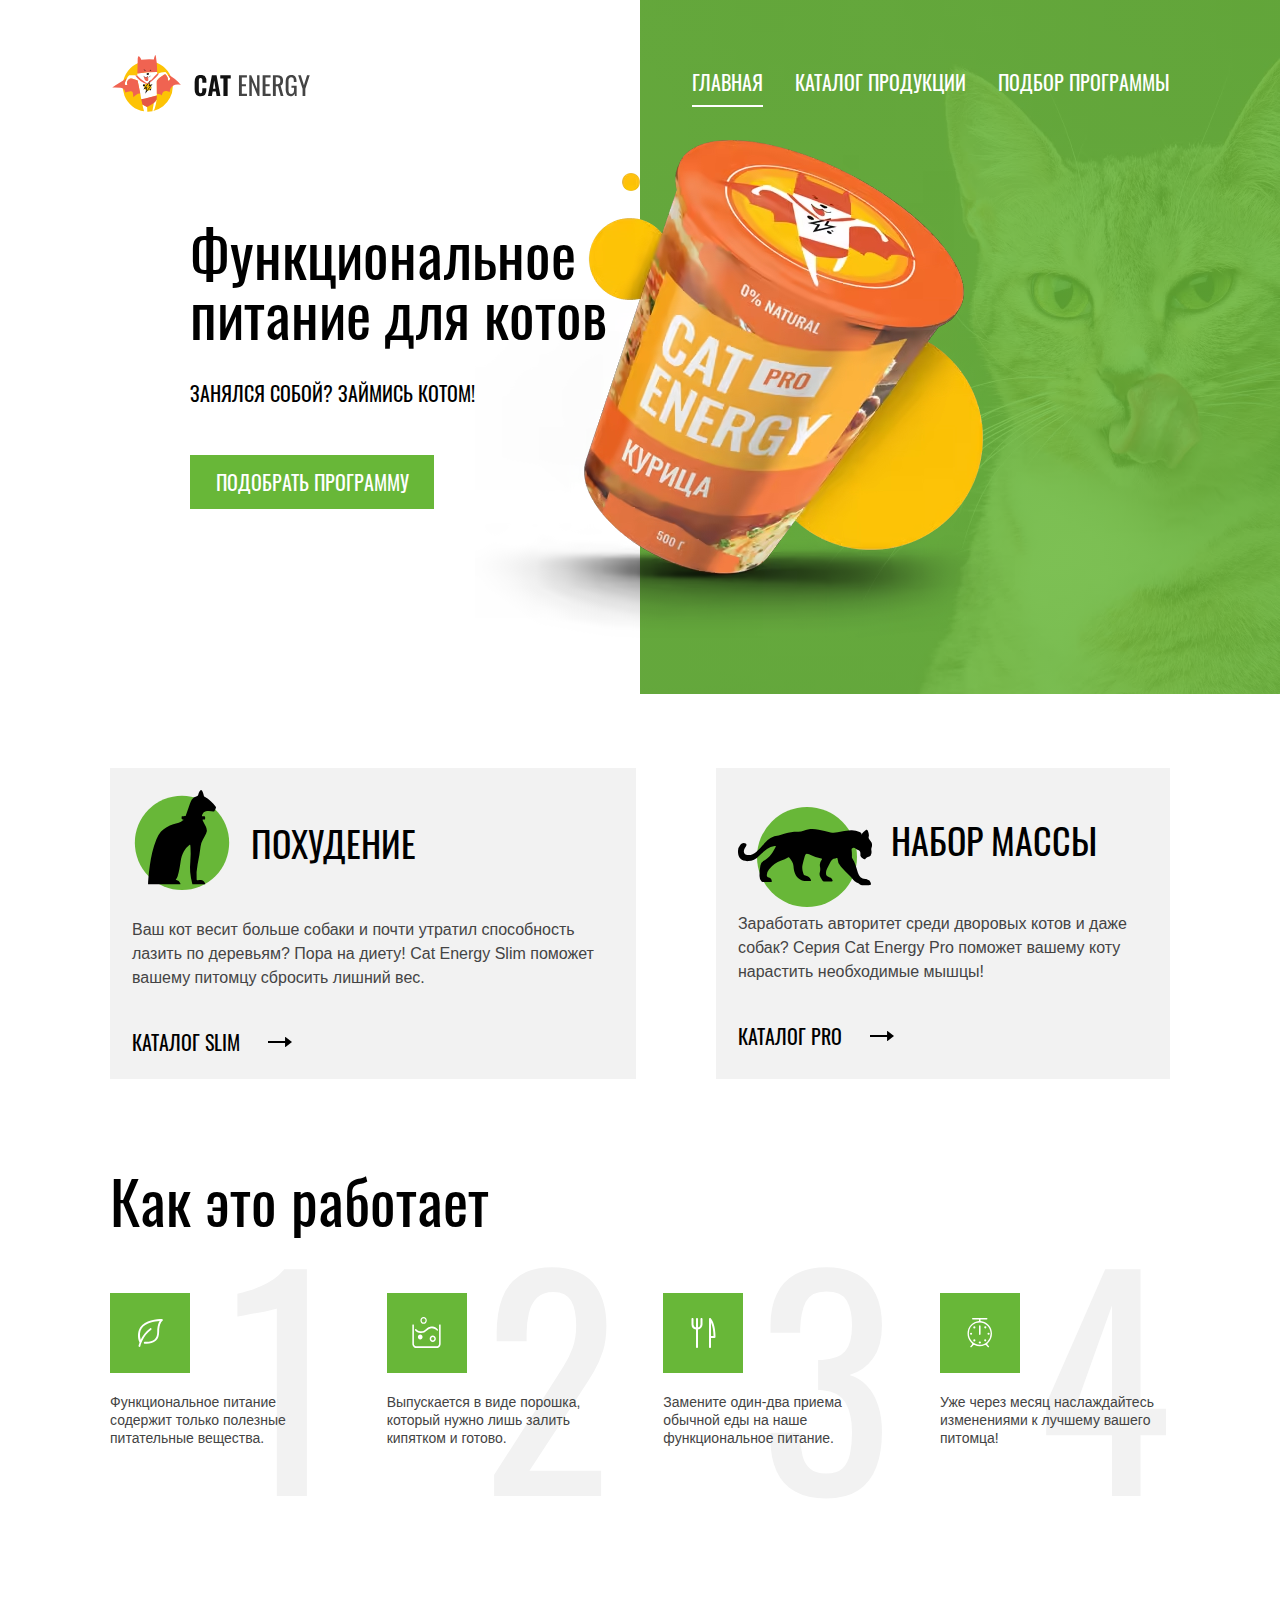
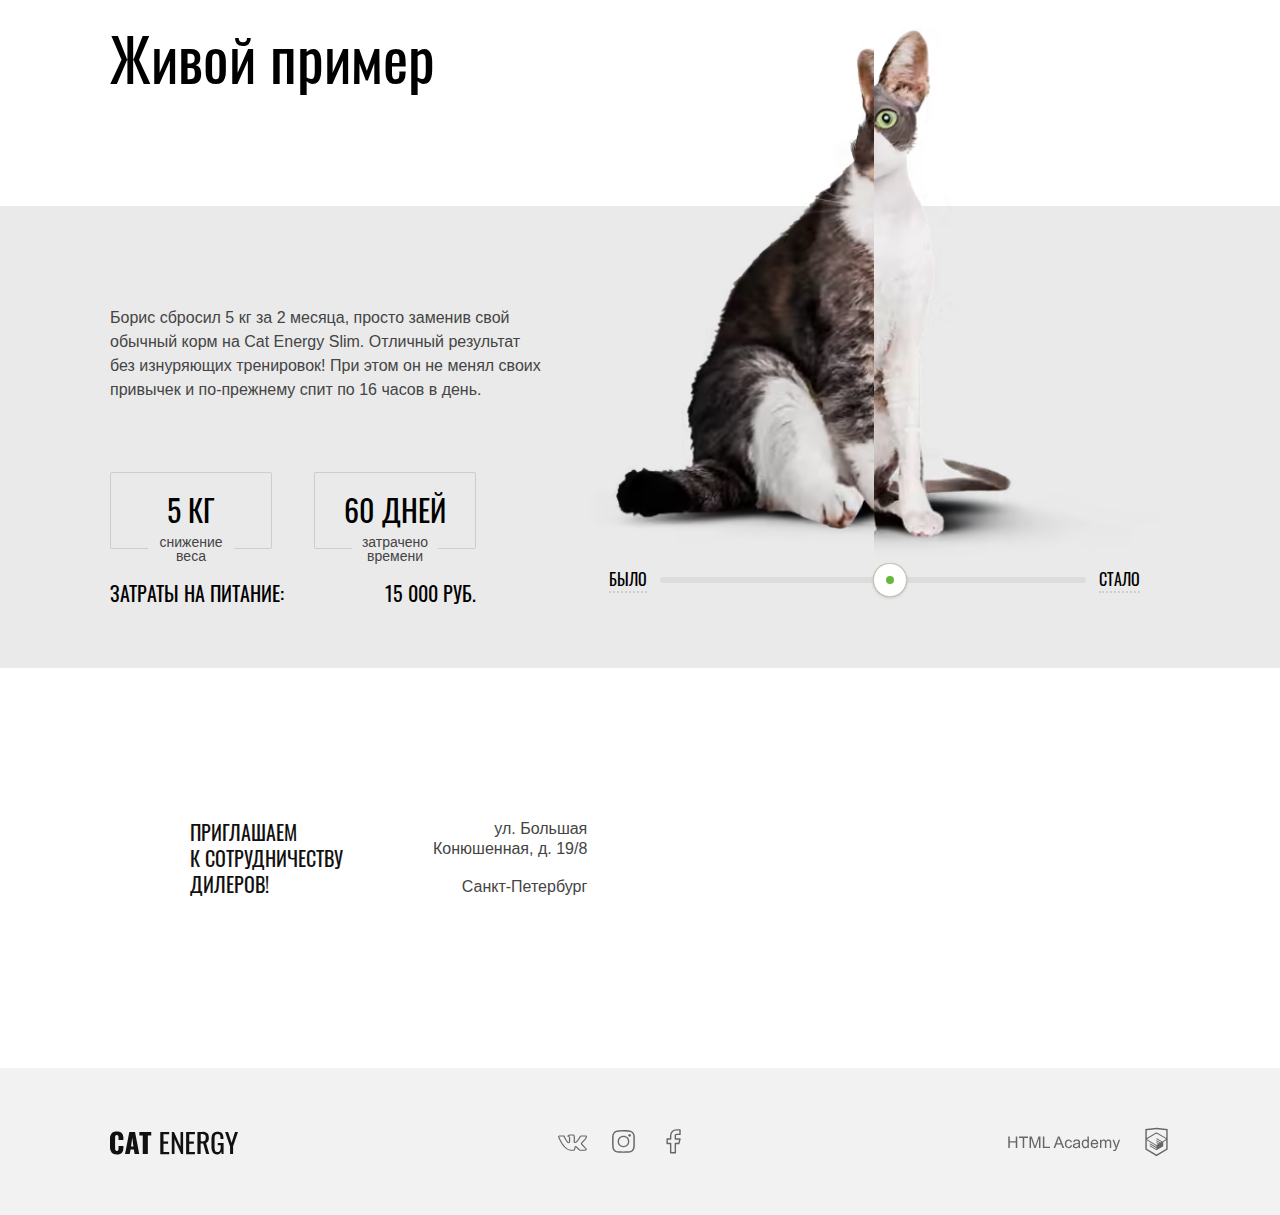
==== commit 2aef335d: "Deploying to gh-pages from @ Mi14ai1/1840617-cat-energy-24@ad20a7a4209a8c5a5538b9549da876ad21619842 " ====
--- a/index.html
+++ b/index.html
@@ -1 +1 @@
-<!DOCTYPE html><html class="page" lang="ru"><head><meta charset="utf-8"><meta name="viewport" content="width=device-width,initial-scale=1"><title>Главная | Кэт энерджи | HTML Academy</title><link rel="icon" href="./favicon.ico"><link rel="icon" href="./favicons/favicon-svg.svg" type="image/svg+xml"><link rel="apple-touch-icon" href="./favicons/favicon-apple.png"><link rel="manifest" href="./manifest.webmanifest"><link rel="stylesheet" href="./css/style.min.css"><link rel="preload" href="./css/style.min.css" as="style"><link rel="preload" href="./fonts/oswaldmedium.woff2" type="font/woff2" as="font" crossorigin="anonymous"><link rel="preload" href="./fonts/oswaldregular.woff2" type="font/woff2" as="font" crossorigin="anonymous"><script src="./js/menu-button.min.js" defer="defer"></script><script src="./js/cat-range.min.js" defer="defer"></script></head><body class="page__body"><div class="page__centerer"><header class="header"><div class="header__logo-container"><a href="index.html" class="header__logo-link" aria-current="page"><span class="visually-hidden">Перейти на главную</span></a></div><nav class="navigation navigation--closed navigation--nojs"><button class="navigation__menu-button" type="button"><span class="visually-hidden">Кнопка вызова меню</span></button><ul class="navigation__list alternative-text-color"><li class="navigation__item"><a class="navigation__link" href="index.html" aria-current="page">Главная</a></li><li class="navigation__item"><a class="navigation__link" href="catalog.html">Каталог продукции</a></li><li class="navigation__item"><a class="navigation__link" href="form.html">Подбор программы</a></li></ul></nav></header></div><main class="main"><h1 class="page__title-hidden visually-hidden">Cat energy</h1><section class="promo background-promo"><div class="promo__structure page__centerer"><div class="promo__text-container"><h2 class="promo__title">Функциональное<br>питание&nbsp;для&nbsp;котов</h2><p class="promo__text">Занялся собой? Займись котом!</p></div><div class="promo__image-container"><picture><source srcset="./img/index/index-can-l@1x.avif, ./img/index/index-can-l@2x.avif 2x" type="image/avif" media="(min-width: 1280px)"><source srcset="./img/index/index-can-m@1x.avif, ./img/index/index-can-m@2x.avif 2x" type="image/avif" media="(min-width: 768px)"><source srcset="./img/index/index-can-s@1x.avif, ./img/index/index-can-s@2x.avif 2x" type="image/avif"><source srcset="./img/index/index-can-l@1x.webp, ./img/index/index-can-l@2x.webp 2x" type="image/webp" media="(min-width: 1280px)"><source srcset="./img/index/index-can-m@1x.webp, ./img/index/index-can-m@2x.webp 2x" type="image/webp" media="(min-width: 768px)"><source srcset="./img/index/index-can-s@1x.webp, ./img/index/index-can-s@2x.webp 2x" type="image/webp"><source srcset="./img/index/index-can-l@1x.png, ./img/index/index-can-l@2x.png 2x" type="image/png" media="(min-width: 1280px)"><source srcset="./img/index/index-can-m@1x.png, ./img/index/index-can-m@2x.png 2x" type="image/png" media="(min-width: 768px)"><img class="promo__image" src="./img/index/index-can-s@1x.png" srcset="./img/index/index-can-s@2x.png 2x" width="280" height="270" loading="lazy" alt="Корм для котов"></picture></div><a href="#" class="promo__button button">Подобрать программу</a></div></section><div class="page__centerer"><section class="nutrition-programm"><div class="nutrition-programm__card nutrition-programm__card--slim"><h2 class="nutrition-programm__title">Похудение</h2><p class="nutrition-programm__text">Ваш кот весит больше собаки и&nbsp;почти утратил способность лазить по&nbsp;деревьям? Пора на&nbsp;диету! Cat Energy Slim поможет вашему питомцу сбросить лишний вес.</p><a href="#" class="nutrition-programm__link">Каталог slim</a></div><div class="nutrition-programm__card nutrition-programm__card--fat"><h2 class="nutrition-programm__title">Набор массы</h2><p class="nutrition-programm__text">Заработать авторитет среди дворовых котов и даже собак? Серия Cat Energy Pro поможет вашему коту нарастить необходимые мышцы!</p><a href="#" class="nutrition-programm__link">Каталог Pro</a></div></section><section class="description"><h2 class="description__title">Как это работает</h2><ol class="description__list"><li class="description__item description__item--feed"><p class="description__text">Функциональное питание содержит только полезные питательные вещества.</p></li><li class="description__item description__item--powder"><p class="description__text">Выпускается в&nbsp;виде порошка, который нужно лишь залить кипятком и&nbsp;готово.</p></li><li class="description__item description__item--eating"><p class="description__text">Замените один-два приема обычной еды на&nbsp;наше функциональное питание.</p></li><li class="description__item description__item--timer"><p class="description__text">Уже через месяц наслаждайтесь изменениями к&nbsp;лучшему вашего питомца!</p></li></ol></section></div><section class="example"><div class="page__centerer example__container"><div class="example__facts"><h2 class="example__title">Живой&nbsp;пример</h2><p class="example__text">Борис сбросил 5&nbsp;кг за&nbsp;2&nbsp;месяца, просто заменив свой обычный корм на&nbsp;Cat Energy Slim. Отличный результат без изнуряющих тренировок! При этом он&nbsp;не&nbsp;менял своих привычек и&nbsp;по-прежнему спит по&nbsp;16&nbsp;часов в&nbsp;день.</p><dl class="example__facts-list"><div class="example__item-container example__item-container--mass"><dt class="example__facts-item-explanation example__facts-item-explanation--mass"><span class="example__facts-item-explanation-text">снижение веса</span></dt><dd class="example__facts-item-fact example__facts-item-fact--mass">5 кг</dd></div><div class="example__item-container example__item-container--time"><dt class="example__facts-item-explanation example__facts-item-explanation--time"><span class="example__facts-item-explanation-text">затрачено времени</span></dt><dd class="example__facts-item-fact example__facts-item-fact--time">60 дней</dd></div><div class="example__item-container example__item-container--spending"><dt class="example__facts-item-explanation example__facts-item-explanation--spending">Затраты на&nbsp;питание:</dt><dd class="example__facts-item-fact example__facts-item-fact--spending">15&nbsp;000&nbsp;РУБ.</dd></div></dl></div><div class="slider"><div class="slider__images"><div class="slider__first-image"><picture><source type="image/avif" srcset="./img/index/slider/cat-fat@1x.avif, ./img/index/slider/cat-fat@2x.avif 2x"><source type="image/webp" srcset="./img/index/slider/cat-fat@1x.webp, ./img/index/slider/cat-fat@2x.webp 2x"><source type="image/png" srcset="./img/index/slider/cat-fat@1x.png, ./img/index/slider/cat-fat@2x.png 2x"><img src="img/cat-fat.png" alt="было" class="slider__image slider__image--was" width="280" height="232"></picture></div><div class="slider__second-image"><picture><source type="image/avif" srcset="./img/index/slider/cat-skinny@1x.avif, ./img/index/slider/cat-skinny@2x.avif 2x"><source type="image/webp" srcset="./img/index/slider/cat-skinny@1x.webp, ./img/index/slider/cat-skinny@2x.webp 2x"><source type="image/png" srcset="./img/index/slider/cat-skinny@1x.png, ./img/index/slider/cat-skinny@2x.png 2x"><img src="img/cat-skinny.png" alt="стало" class="slider__image slider__image--now" width="280" height="232"></picture></div></div><div class="cat-range" tabindex="0"><span class="cat-range__text">Было</span><div class="cat-range__range-container"><div class="cat-range__mark"></div></div><span class="cat-range__text">Стало</span></div></div></div></section><section class="contacts page__centerer"><h2 class="visually-hidden">Наш адрес</h2><div class="contacts__text page__centerer"><p class="contacts__lead-text">приглашаем<br>к&nbsp;сотрудничеству<br>дилеров!</p><p class="contacts__adress">ул. Большая<br>Конюшенная, д. 19/8 <span class="contacts__adress-city">Санкт-Петербург</span></p></div></section></main><footer class="footer"><div class="page__centerer footer__container"><div class="footer__logo-container"><a href="index.html" class="footer__logo-link" aria-current="page"><svg width="128" height="24" class="logo-words"><use href="./img/logo.svg#cat-logo-words"></use></svg> <span class="visually-hidden">логотип кэтенерджи</span></a></div><div class="social"><a rel="noopener" class="social__link social__link--vk" href="https://vk.com/htmlacademy" target="_blank"><svg class="social__icon"><use href="./icons/sprite.svg#vkontakte"></use></svg> <span class="visually-hidden">Мы в vk</span> </a><a rel="noopener" class="social__link social__link--instagram" href="https://instagram.com/htmlacademy/" target="_blank"><svg class="social__icon"><use href="./icons/sprite.svg#instagram"></use></svg> <span class="visually-hidden">Мы в instagram</span> </a><a rel="noopener" class="social__link social__link--facebook" href="https://facebook.com/htmlacademy" target="_blank"><svg class="social__icon"><use href="./icons/sprite.svg#facebook"></use></svg> <span class="visually-hidden">Мы в facebook</span></a></div><div class="htmlacademy-logo"><a rel="noopener" href="https://htmlacademy.ru/" target="_blank" class="htmlacademy-logo__link">HtmlAcademy</a></div></div></footer></body></html>+<!DOCTYPE html><html class="page" lang="ru"><head><meta charset="utf-8"><meta name="viewport" content="width=device-width,initial-scale=1"><title>Главная | Кэт энерджи | HTML Academy</title><link rel="stylesheet" href="./css/style.min.css"><link rel="icon" href="./favicon.ico"><link rel="icon" href="./favicons/favicon-svg.svg" type="image/svg+xml"><link rel="apple-touch-icon" href="./favicons/favicon-apple.png"><link rel="manifest" href="./manifest.webmanifest"><link rel="preload" href="./fonts/oswaldmedium.woff2" type="font/woff2" as="font" crossorigin="anonymous"><link rel="preload" href="./fonts/oswaldregular.woff2" type="font/woff2" as="font" crossorigin="anonymous"><script src="./js/menu-button.min.js" defer="defer"></script><script src="./js/map.min.js" defer="defer"></script><script src="./js/nojs.min.js" defer="defer"></script><script src="./js/cat-range.min.js" defer="defer"></script></head><body class="page__body"><div class="page__centerer"><header class="header header--nojs"><div class="header__logo-container"><a href="index.html" class="header__logo-link header__logo-link--nojs" aria-current="page"><picture><source type="image/svg+xml" srcset="./img/logo/logo-desktop.svg" media="(min-width: 1439px)"><source type="image/svg+xml" srcset="./img/logo/logo-tablet.svg" media="(min-width: 768px) and (max-width: 1439px)"><source type="image/svg+xml" srcset="./img/logo/logo-mobile.svg" media="(max-width: 767px)"><img src="./img/logo/logo-mobile.svg" alt="Перейти на главную интернет-магазина CatEnergy" class="header__logo-icon" width="34" height="38"></picture><img src="./img/logo/logo-words.svg" alt="Перейти на главную интернет-магазина CatEnergy" class="header__logo-word header__logo-word--nojs" width="101" height="19"> <span class="visually-hidden">Перейти на главную</span></a></div><nav class="navigation navigation--nojs"><button class="navigation__menu-button" type="button"><span class="visually-hidden">Кнопка вызова меню</span></button><ul class="navigation__list navigation__list--nojs alternative-text-color"><li class="navigation__item"><a class="navigation__link" href="index.html" aria-current="page">Главная</a></li><li class="navigation__item"><a class="navigation__link" href="catalog.html">Каталог продукции</a></li><li class="navigation__item"><a class="navigation__link" href="form.html">Подбор программы</a></li></ul></nav></header></div><main class="main"><h1 class="page__title-hidden visually-hidden">Cat energy</h1><section class="promo background-promo"><div class="promo__structure page__centerer"><div class="promo__text-container"><h2 class="promo__title">Функциональное<br>питание&nbsp;для&nbsp;котов</h2><p class="promo__text">Занялся собой? Займись котом!</p></div><div class="promo__image-container"><picture><source srcset="./img/index/index-can-l@1x.avif, ./img/index/index-can-l@2x.avif 2x" type="image/avif" media="(min-width: 1280px)"><source srcset="./img/index/index-can-m@1x.avif, ./img/index/index-can-m@2x.avif 2x" type="image/avif" media="(min-width: 768px)"><source srcset="./img/index/index-can-s@1x.avif, ./img/index/index-can-s@2x.avif 2x" type="image/avif"><source srcset="./img/index/index-can-l@1x.webp, ./img/index/index-can-l@2x.webp 2x" type="image/webp" media="(min-width: 1280px)"><source srcset="./img/index/index-can-m@1x.webp, ./img/index/index-can-m@2x.webp 2x" type="image/webp" media="(min-width: 768px)"><source srcset="./img/index/index-can-s@1x.webp, ./img/index/index-can-s@2x.webp 2x" type="image/webp"><source srcset="./img/index/index-can-l@1x.png, ./img/index/index-can-l@2x.png 2x" type="image/png" media="(min-width: 1280px)"><source srcset="./img/index/index-can-m@1x.png, ./img/index/index-can-m@2x.png 2x" type="image/png" media="(min-width: 768px)"><img class="promo__image" src="./img/index/index-can-s@1x.png" srcset="./img/index/index-can-s@2x.png 2x" width="280" height="270" loading="lazy" alt="Корм для котов"></picture></div><a href="#" class="promo__button button">Подобрать программу</a></div></section><div class="page__centerer"><section class="nutrition-programm"><div class="nutrition-programm__card nutrition-programm__card--slim"><h2 class="nutrition-programm__title">Похудение</h2><p class="nutrition-programm__text">Ваш кот весит больше собаки и&nbsp;почти утратил способность лазить по&nbsp;деревьям? Пора на&nbsp;диету! Cat Energy Slim поможет вашему питомцу сбросить лишний вес.</p><a href="catalog.html" class="nutrition-programm__link">Каталог slim</a></div><div class="nutrition-programm__card nutrition-programm__card--fat"><h2 class="nutrition-programm__title">Набор массы</h2><p class="nutrition-programm__text">Заработать авторитет среди дворовых котов и даже собак? Серия Cat Energy Pro поможет вашему коту нарастить необходимые мышцы!</p><a href="catalog.html" class="nutrition-programm__link">Каталог Pro</a></div></section><section class="description"><h2 class="description__title">Как это работает</h2><ol class="description__list"><li class="description__item description__item--feed"><p class="description__text">Функциональное питание содержит только полезные питательные вещества.</p></li><li class="description__item description__item--powder"><p class="description__text">Выпускается в&nbsp;виде порошка, который нужно лишь залить кипятком и&nbsp;готово.</p></li><li class="description__item description__item--eating"><p class="description__text">Замените один-два приема обычной еды на&nbsp;наше функциональное питание.</p></li><li class="description__item description__item--timer"><p class="description__text">Уже через месяц наслаждайтесь изменениями к&nbsp;лучшему вашего питомца!</p></li></ol></section></div><section class="example"><div class="page__centerer example__container"><div class="example__facts"><h2 class="example__title">Живой&nbsp;пример</h2><p class="example__text">Борис сбросил 5&nbsp;кг за&nbsp;2&nbsp;месяца, просто заменив свой обычный корм на&nbsp;Cat Energy Slim. Отличный результат без изнуряющих тренировок! При этом он&nbsp;не&nbsp;менял своих привычек и&nbsp;по-прежнему спит по&nbsp;16&nbsp;часов в&nbsp;день.</p><dl class="example__facts-list"><div class="example__item-container example__item-container--mass"><dt class="example__facts-item-explanation example__facts-item-explanation--mass"><span class="example__facts-item-explanation-text">снижение веса</span></dt><dd class="example__facts-item-fact example__facts-item-fact--mass">5 кг</dd></div><div class="example__item-container example__item-container--time"><dt class="example__facts-item-explanation example__facts-item-explanation--time"><span class="example__facts-item-explanation-text">затрачено времени</span></dt><dd class="example__facts-item-fact example__facts-item-fact--time">60 дней</dd></div><div class="example__item-container example__item-container--spending"><dt class="example__facts-item-explanation example__facts-item-explanation--spending">Затраты на&nbsp;питание:</dt><dd class="example__facts-item-fact example__facts-item-fact--spending">15&nbsp;000&nbsp;РУБ.</dd></div></dl></div><div class="slider"><div class="slider__images"><div class="slider__first-image"><picture><source type="image/avif" srcset="./img/index/slider/cat-fat@1x.avif, ./img/index/slider/cat-fat@2x.avif 2x"><source type="image/webp" srcset="./img/index/slider/cat-fat@1x.webp, ./img/index/slider/cat-fat@2x.webp 2x"><source type="image/png" srcset="./img/index/slider/cat-fat@1x.png, ./img/index/slider/cat-fat@2x.png 2x"><img src="img/cat-fat.png" alt="было" class="slider__image slider__image--was" width="280" height="232"></picture></div><div class="slider__second-image"><picture><source type="image/avif" srcset="./img/index/slider/cat-skinny@1x.avif, ./img/index/slider/cat-skinny@2x.avif 2x"><source type="image/webp" srcset="./img/index/slider/cat-skinny@1x.webp, ./img/index/slider/cat-skinny@2x.webp 2x"><source type="image/png" srcset="./img/index/slider/cat-skinny@1x.png, ./img/index/slider/cat-skinny@2x.png 2x"><img src="img/cat-skinny.png" alt="стало" class="slider__image slider__image--now" width="280" height="232"></picture></div></div><div class="cat-range" tabindex="0"><span class="cat-range__text">Было</span><div class="cat-range__range-container"><div class="cat-range__mark"></div></div><span class="cat-range__text">Стало</span></div></div></div></section><section class="contacts"><h2 class="visually-hidden">Наш адрес</h2><div class="contacts__text page__centerer"><p class="contacts__lead-text">приглашаем<br>к&nbsp;сотрудничеству<br>дилеров!</p><p class="contacts__adress">ул. Большая<br>Конюшенная, д. 19/8 <span class="contacts__adress-city">Санкт-Петербург</span></p></div><noscript class="contacts__map"><picture><source srcset="./img/location/location-l@1x.avif, ./img/location/location-l@2x.avif 2x" type="image/avif" media="(min-width: 1280px)"><source srcset="./img/location/location-m@1x.avif, ./img/location/location-m@2x.avif 2x" type="image/avif" media="(min-width: 768px)"><source srcset="./img/location/location-s@1x.avif, ./img/location/location-s@2x.avif 2x" type="image/avif"><source srcset="./img/location/location-l@1x.webp, ./img/location/location-l@2x.webp 2x" type="image/webp" media="(min-width: 1280px)"><source srcset="./img/location/location-m@1x.webp, ./img/location/location-m@2x.webp 2x" type="image/webp" media="(min-width: 768px)"><source srcset="./img/location/location-s@1x.webp, ./img/location/location-s@2x.webp 2x" type="image/webp"><source srcset="./img/location/location-l@1x.png, ./img/location/location-l@2x.png 2x" type="image/png" media="(min-width: 1280px)"><source srcset="./img/location/location-m@1x.png, ./img/location/location-m@2x.png 2x" type="image/png" media="(min-width: 768px)"><img class="contacts__map-image" src="./img/location/location-s@1x.png" srcset="./img/location/location-s@2x.png 2x" width="320" height="362" loading="lazy" alt="Местонахождение CatEnergy"></picture></noscript><iframe class="contacts__map contacts__map--noscript" src="https://yandex.ru/map-widget/v1/?um=constructor%3Ac17026e0183ea3a65e599f68834bca86394c52e2ca6f560e5f0c0c1af66fc19f&amp;source=constructor"></iframe></section></main><footer class="footer"><div class="page__centerer footer__container"><div class="footer__logo-container"><a href="index.html" class="footer__logo-link" aria-current="page"><svg role="img" aria-label="Перейти на главную интернет-магазин КетЭнерджи" width="128" height="24" class="logo-words"><use aria-hidden="true" href="./img/logo.svg#cat-logo-words"></use></svg></a></div><div class="social"><a rel="noopener" class="social__link social__link--vk" href="https://vk.com/htmlacademy" target="_blank"><svg class="social__icon"><use href="./icons/sprite.svg#vkontakte"></use></svg> <span class="visually-hidden">Мы в vk</span> </a><a rel="noopener" class="social__link social__link--instagram" href="https://instagram.com/htmlacademy/" target="_blank"><svg class="social__icon"><use href="./icons/sprite.svg#instagram"></use></svg> <span class="visually-hidden">Мы в instagram</span> </a><a rel="noopener" class="social__link social__link--facebook" href="https://facebook.com/htmlacademy" target="_blank"><svg class="social__icon"><use href="./icons/sprite.svg#facebook"></use></svg> <span class="visually-hidden">Мы в facebook</span></a></div><div class="htmlacademy-logo"><a rel="noopener" href="https://htmlacademy.ru/intensive/adaptive" target="_blank" class="htmlacademy-logo__link"><span class="visually-hidden">HtmlAcademy</span></a></div></div></footer></body></html>--- a/css/style.min.css
+++ b/css/style.min.css
@@ -1,2 +1,2 @@
-@font-face{font-family:"Oswald";font-style:normal;font-weight:400;font-display:swap;src:url(../fonts/oswaldregular.woff2) format("woff2"),url(../fonts/oswaldregular.woff) format("woff")}@font-face{font-family:"Oswald";font-style:normal;font-weight:500;font-display:swap;src:url(../fonts/oswaldmedium.woff2) format("woff2"),url(../fonts/oswaldmedium.woff) format("woff")}:root{--accent-font:"Oswald", "Impact", sans-serif;--main-font:"Arial", "Helvetica", sans-serif}.visually-hidden{position:absolute;transform:scale(0)}.page{font-family:var(--main-font)}.page__body{--scrollbar:calc(100vw - 100%);margin:0}.page__centerer{position:relative;--content-indent:calc(20px + (10vw - 32px) / 4.48);margin-inline:var(--content-indent) calc(var(--content-indent) - var(--scrollbar))}@media (min-width:1280px){.page__centerer{box-sizing:border-box;--content-indent:auto;padding:0 110px;max-width:1440px;margin:0 auto}}.page__form-title{font-family:"Oswald",sans-serif;font-size:36px;line-height:36px;font-weight:400;color:#000;text-align:start;margin:0}@media (min-width:767.9px){.page__form-title{font-size:60px;line-height:60px;text-align:left}}.page__form-title-container{display:flex;flex-direction:column;gap:37px;box-sizing:border-box;padding:27px 0 39px}@media (max-width:767.9px){.page__form-title-container{border-top:1px solid #d9d9d9}}@media (min-width:768px) and (max-width:1279.9px){.page__form-title-container{gap:52px;padding:75px 0 69px}}@media (min-width:1280px){.page__form-title-container{gap:54px;padding:85px 110px 72px}}.button{font-family:var(--accent-font);width:-moz-fit-content;width:fit-content}.button--size_wide{width:100%}.header{position:relative;display:grid;grid-template-columns:1fr 1fr;box-sizing:border-box;align-items:center}@media (max-width:767.9px){.header{background-color:var(--header-background-color-mobile)}}@media (min-width:767.9px){.header{display:flex;justify-content:space-between}}@media (min-width:768px) and (max-width:1279.9px){.header{padding:27px 0 0}}@media (min-width:1280px){.header{padding:53px 0 0}}.header__logo-container{z-index:1;flex:1 0 auto}@media (max-width:767.9px){.header__logo-container{width:100%;padding:10px 0 18px}}.header__logo-link{display:grid;grid-template-columns:1fr 1fr;box-sizing:border-box;align-items:center;flex-wrap:nowrap;text-decoration:none}.header__logo-link:hover{opacity:.8}.header__logo-link:active{opacity:.6}@media (min-width:768px) and (max-width:1279.9px){.header__logo-link{display:flex;justify-content:space-between;max-width:174px}}@media (min-width:1280px){.header__logo-link{display:flex;justify-content:space-between;max-width:202px}}@media (max-width:767.9px){.header__logo-link::before{content:"";display:block;background-repeat:no-repeat;width:34px;height:38px;background-image:url(../img/logo.svg#cat-logo-icon)}}@media (min-width:768px) and (max-width:1279.9px){.header__logo-link::before{content:"";display:block;background-repeat:no-repeat;background-image:url(../img/logo.svg#cat-logo-tablet);width:174px;height:50px}}@media (min-width:1280px){.header__logo-link::before{content:"";display:block;background-repeat:no-repeat;background-image:url(../img/logo.svg#cat-logo-desktop);width:202px;height:59px}}@media (max-width:767.9px){.header__logo-link::after{content:"";display:block;justify-self:flex-end;width:101px;height:18px;transform:translateX(50%);background-image:url(../img/logo.svg#cat-logo-words)}}.navigation{position:relative;display:flex;align-items:center;height:100%;padding:0}@media (min-width:767.9px){.navigation{display:block;justify-content:space-between}}@media (min-width:768px) and (max-width:1279.9px){.navigation{flex-wrap:wrap}}.navigation--nojs .navigation__menu-button{display:none}@media (max-width:767.9px){.navigation--closed .navigation__menu-button::after,.navigation--opened .navigation__menu-button::after{content:url("data:image/svg+xml,%3Csvg width='24' height='18' viewBox='0 0 24 18' xmlns='http://www.w3.org/2000/svg'%3E%3Cpath stroke='%23000' stroke-width='1.5' d='M0 1.25h24M0 9.25h24M0 17.25h24'/%3E%3C/svg%3E");display:block;width:auto;height:auto;border:0;outline:0}.navigation--closed .navigation__list{display:none}.navigation--opened .navigation__menu-button::after{content:url("data:image/svg+xml,%3Csvg width='20' height='20' viewBox='0 0 20 20' fill='none' xmlns='http://www.w3.org/2000/svg'%3E%3Cpath transform='scale(.97098 1.0282) rotate(-45 24.51 7.237)' stroke='%23000' stroke-width='1.5' d='M0-.75h24.758'/%3E%3Cpath transform='matrix(.68659 .72705 -.68659 .72705 1 2)' stroke='%23000' stroke-width='1.5' d='M0-.75h24.758'/%3E%3C/svg%3E")}.navigation--opened .navigation__list{display:block}}.navigation__list{list-style:none;margin:0;padding:0;position:relative;display:flex;justify-content:space-between;flex-direction:row}@media (max-width:767.9px){.navigation__list{position:absolute;top:100%;left:0;transform:translateX(-50%);color:var(--navigation-text-color);width:100vw;flex-direction:column;z-index:2}}@media (min-width:767.9px){.navigation__list{transform:none}}@media (min-width:768px) and (max-width:1279.9px){.navigation__list{min-width:440px}}@media (min-width:1280px){.navigation__list{min-width:478px}}.navigation__menu-button{position:absolute;box-sizing:border-box;right:0;top:50%;transform:translateY(-50%);width:24px;height:18px;padding:0;margin:0;background-color:transparent;outline:0;border:0}@media (min-width:768px) and (max-width:1279.9px){.navigation__menu-button{display:none}}@media (min-width:1280px){.navigation__menu-button{display:none}}.navigation__item{box-sizing:border-box;background-color:#fff;border-top:1px solid;border-color:#e6e6e6;color:inherit}@media (min-width:1280px){.navigation__item{border-color:transparent;background-color:transparent}}@media (min-width:768px) and (max-width:1279.9px){.navigation__item{border-color:transparent;background-color:transparent}}@media (max-width:767.9px){.navigation__item:last-child{border-bottom:1px solid #e6e6e6}}@media (min-width:767.9px){.navigation__item [aria-current=page]{border-bottom:2px solid var(--menu-line-color)}}.navigation__link{display:block;font-family:"Oswald",sans-serif;font-size:20px;line-height:20px;font-weight:500;text-transform:uppercase;text-align:center;text-decoration:none;color:inherit;padding-top:22px;padding-bottom:24px}.navigation__link:hover{opacity:.6}.navigation__link:active{opacity:.3}@media (min-width:768px) and (max-width:1279.9px){.navigation__link{font-size:18px;line-height:24px;font-weight:400;padding:8px 0}}@media (min-width:1280px){.navigation__link{font-size:20px;line-height:30px;font-weight:400;padding:8px 0}}.promo{margin:0 auto;max-width:1440px}.promo__structure{position:relative;display:flex;flex-direction:column;box-sizing:border-box;text-align:center;padding-top:27px;min-height:480px}@media (min-width:768px) and (max-width:1279.9px){.promo__structure{min-height:790px;padding-top:40px}}@media (min-width:1280px){.promo__structure{gap:52px;text-align:left;color:#000;height:100%;min-height:636px;padding-bottom:82px}}.promo__text-container{display:flex;flex-direction:column;gap:25px;padding:0 17px;z-index:1}@media (min-width:768px) and (max-width:1279.9px){.promo__text-container{gap:41px}}@media (min-width:1280px){.promo__text-container{gap:40px}}.promo__title{font-family:"Oswald",sans-serif;font-size:36px;line-height:36px;font-weight:400;color:#fff;margin:0}@media (min-width:768px) and (max-width:1279.9px){.promo__title{font-size:60px;line-height:60px;text-align:start;color:#000}}@media (min-width:1280px){.promo__title{font-size:60px;line-height:60px;text-align:start;color:#000}}.promo__text{font-family:"Oswald",sans-serif;font-size:14px;line-height:14px;font-weight:400;text-transform:uppercase;color:#fff;margin:0}@media (min-width:768px) and (max-width:1279.9px){.promo__text{font-size:20px;line-height:20px;text-align:start;color:#000}}@media (min-width:1280px){.promo__text{font-size:20px;line-height:20px;text-align:start;color:#000}}.promo__image-container{position:absolute;bottom:40px;left:50%;width:280px;transform:translateX(-50%);z-index:0}@media (min-width:768px) and (max-width:1279.9px){.promo__image-container{width:709px}}@media (min-width:1280px){.promo__image-container{width:552px}}.promo__image{display:block;width:100%;height:100%}.promo__button{position:absolute;bottom:0;display:block;box-sizing:border-box;font-family:"Oswald",sans-serif;font-size:14px;line-height:18px;font-weight:400;text-decoration:none;text-transform:uppercase;color:var(--button-text-color);width:100%;padding:7px;background-color:var(--button-color)}@media (min-width:768px) and (max-width:1279.9px){.promo__button{display:flex;justify-content:center;align-items:center;font-size:20px;line-height:20px;max-width:244px;min-height:54px;padding:0;top:270px;left:120px;bottom:100%}}@media (min-width:1280px){.promo__button{position:relative;display:flex;justify-content:center;align-items:center;font-size:20px;line-height:20px;max-width:244px;min-height:54px;padding:0}}.promo__button:hover{--button-color:#5eaa2f}.promo__button:active{color:rgba(255,255,255,.3)}.footer{background-color:var(--footer-background-color)}.footer__container{display:flex;flex-direction:column;justify-content:space-between;min-height:236px}@media (min-width:767.9px){.footer__container{flex-direction:row;align-items:center;flex-wrap:nowrap;min-height:147px}}@media (min-width:1280px){.footer__container{background-color:var(--footer-background-color)}}.footer__logo-container{align-self:center;padding:39px 0 32px}@media (min-width:767.9px){.footer__logo-container{flex-grow:0}}.footer__logo-link{display:block}.footer__logo-link:hover{opacity:.8}.footer__logo-link:active{opacity:.6}.nutrition-programm{display:flex;flex-direction:column;gap:20px;padding-top:20px}@media (min-width:768px) and (max-width:1279.9px){.nutrition-programm{padding-bottom:49px}}@media (min-width:1280px){.nutrition-programm{display:flex;flex-direction:row;gap:80px;padding-bottom:71px}}.nutrition-programm__card{display:flex;flex-wrap:wrap;column-gap:19px;row-gap:22px;align-items:center;box-sizing:border-box;background-color:#f2f2f2;padding:22px}@media (min-width:768px) and (max-width:1279.9px){.nutrition-programm__card{display:grid;grid-template-columns:1fr 270px}}@media (min-width:1280px){.nutrition-programm__card{max-width:570px;margin:0}}.nutrition-programm__card--slim::before{content:url(../icons/sprite.svg#cat-slim);display:block;width:50px;height:53px}@media (min-width:768px) and (max-width:1279.9px){.nutrition-programm__card--slim::before{grid-area:1/2/3/3;justify-self:center;width:200px;height:211px}}@media (min-width:1280px){.nutrition-programm__card--slim::before{width:100px;height:106px}}.nutrition-programm__card--fat::before{content:url(../icons/sprite.svg#cat-muscle);display:block;width:67px;height:50px}@media (min-width:768px) and (max-width:1279.9px){.nutrition-programm__card--fat::before{grid-area:1/2/3/3;justify-self:center;width:268px;height:200px}}@media (min-width:1280px){.nutrition-programm__card--fat::before{width:134px;height:100px}}.nutrition-programm__title{font-family:"Oswald",sans-serif;font-size:24px;line-height:37px;font-weight:400;color:#000;text-transform:uppercase;text-align:center;margin:0}@media (min-width:768px) and (max-width:1279.9px){.nutrition-programm__title{font-size:36px;line-height:36px;text-align:start}}@media (min-width:1280px){.nutrition-programm__title{font-size:36px;line-height:36px;text-align:start}}.nutrition-programm__text{font-family:"Arial",sans-serif;font-size:14px;line-height:18px;font-weight:400;color:var(--base-font-color);margin:0}@media (min-width:768px) and (max-width:1279.9px){.nutrition-programm__text{font-size:16px;line-height:24px;text-align:start}}@media (min-width:1280px){.nutrition-programm__text{font-size:16px;line-height:24px;text-align:start}}.nutrition-programm__link{display:flex;align-items:center;font-family:"Oswald",sans-serif;font-size:16px;line-height:16px;font-weight:400;color:#000;text-transform:uppercase;text-decoration:none;width:100%;border-top:1px solid #d9d9d9;padding-top:15px}@media (min-width:767.9px){.nutrition-programm__link{border-top:none;font-size:20px;line-height:30px;text-align:start}}.nutrition-programm__link::after{content:"";display:inline-block;width:33px;height:10px;background-image:url(../icons/sprite.svg#arrow-active);background-repeat:no-repeat;background-size:cover;background-position:-9px 50%;margin-left:15px}@media (min-width:768px) and (max-width:1279.9px){.nutrition-programm__link::after{margin-left:25px}}@media (min-width:1280px){.nutrition-programm__link::after{margin-left:28px}}.nutrition-programm__link:hover::after{content:"";display:inline-block;background-position:0 50%;margin-left:15px;transition:200ms}@media (min-width:768px) and (max-width:1279.9px){.nutrition-programm__link:hover::after{margin-left:25px}}@media (min-width:1280px){.nutrition-programm__link:hover::after{margin-left:28px}}.nutrition-programm__link:active::after{content:"";display:inline-block;background-image:url(../icons/sprite.svg#arrow-active);background-repeat:no-repeat;background-size:cover;background-position:center;width:33px;height:10px;margin-left:15px;opacity:.3}@media (min-width:768px) and (max-width:1279.9px){.nutrition-programm__link:active::after{margin-left:25px}}@media (min-width:1280px){.nutrition-programm__link:active::after{margin-left:28px}}.nutrition-programm__link:active{opacity:.3}.description{padding-top:20px}@media (min-width:768px) and (max-width:1279.9px){.description{padding-bottom:60px;border-bottom:1px solid var(--line-after-description-color)}}.description__title{font-family:"Oswald",sans-serif;font-size:36px;line-height:40px;font-weight:400;color:#000;text-align:start;margin:0}@media (min-width:767.9px){.description__title{font-size:60px;line-height:60px}}.description__item{position:relative;display:flex;align-items:center;gap:20px}@media (min-width:767.9px){.description__item{flex-direction:column;align-items:start;justify-content:center;min-height:280px}}@media (min-width:768px) and (max-width:1279.9px){.description__item{max-width:197px}}@media (min-width:1280px){.description__item{max-width:246px}}.description__item::before{content:"";display:block;flex-shrink:0;width:60px;height:60px;background-color:var(--description-icon-bg-color);background-repeat:no-repeat;background-size:40px;background-position:50%}@media (min-width:767.9px){.description__item::before{width:80px;height:80px}}.description__item--feed::before{background-image:url(../icons/sprite.svg#nutrients)}.description__item--powder::before{background-image:url(../icons/sprite.svg#powder)}.description__item--eating::before{background-image:url(../icons/sprite.svg#eating)}.description__item--timer::before{background-image:url(../icons/sprite.svg#timer)}.description__text{font-family:"Arial",sans-serif;font-size:14px;line-height:18px;margin:0;color:var(--base-font-color)}@media (min-width:768px) and (max-width:1279.9px){.description__text{font-size:16px;line-height:24px}}.description__list{display:flex;flex-direction:column;gap:20px;margin:0;padding:0;list-style:none;counter-reset:section}@media (min-width:768px) and (max-width:1279.9px){.description__list{flex-direction:row;flex-wrap:wrap;column-gap:137px;row-gap:90px}}@media (min-width:1280px){.description__list{flex-direction:row;flex-wrap:wrap;justify-content:space-between}}@media (min-width:767.9px){.description__item::after{counter-increment:section;content:counter(section);position:absolute;z-index:-1;right:0;bottom:0;font-family:"Oswald",sans-serif;font-size:280px;line-height:280px;font-weight:400;color:var(--description-numders-color)}}.example{position:relative;padding:47px 0}@media (min-width:1280px){.example{padding-bottom:0}}.example::after{content:"";display:block;position:absolute;bottom:0;left:0;z-index:-1;width:100%;height:calc(100% - 47px);background-color:var(--example-background-color)}@media (min-width:767.9px){.example::after{height:462px}}.example__container::after{content:"";display:block;position:absolute;bottom:0;left:0;z-index:-1;width:100%;height:100%}@media (min-width:1280px){.example__container::after{background-color:var(--example-background-color)}}@media (min-width:767.9px){.example__container::after{height:462px}}.example__container{display:flex;flex-direction:column}@media (min-width:768px) and (max-width:1279.9px){.example__container{gap:70px;align-items:center}}@media (min-width:1280px){.example__container{flex-direction:row;justify-content:space-between;padding-top:70px;padding-bottom:65px}}.example__facts{display:flex;flex-direction:column;gap:20px}@media (min-width:768px) and (max-width:1279.9px){.example__facts{gap:54px}}@media (min-width:1280px){.example__facts{justify-content:space-between;max-width:436px}}.example__title{font-family:"Oswald",serif;font-weight:400;font-size:36px;line-height:40px;color:#000;padding-bottom:20px;margin:0}.example__text{font-family:"Arial",serif;font-weight:400;font-size:14px;line-height:18px;color:var(--base-font-color);margin:0}@media (min-width:767.9px){.example__text{font-size:16px;line-height:24px}}@media (min-width:1280px){.example__text{flex-grow:1}}.example__facts-list{display:grid;grid-template-columns:1fr 1fr;row-gap:34px;margin:0}@media (min-width:768px) and (max-width:1279.9px){.example__facts-list{display:flex;column-gap:42px;row-gap:9px}}@media (min-width:1280px){.example__facts-list{max-width:366px}}.example__item-container{position:relative;display:flex;justify-content:center}@media (min-width:1280px){.example__item-container--mass{justify-self:start}.example__item-container--time{justify-self:flex-end}}.example__item-container--spending{grid-column:1/-1}@media (min-width:768px) and (max-width:1279.9px){.example__item-container--spending{display:flex;flex-direction:column;flex-grow:1}}@media (min-width:1280px){.example__item-container--spending{display:flex;flex-direction:row;justify-content:space-between}}.example__facts-item-fact{font-family:"Oswald",sans-serif;font-size:24px;line-height:24px;color:#000;text-transform:uppercase;margin:0}@media (min-width:767.9px){.example__facts-item-fact{font-size:30px;line-height:37px}}.example__facts-item-explanation{position:relative;box-sizing:border-box;font-family:"Arial",sans-serif;font-size:12px;line-height:12px;color:var(--base-font-color);text-transform:lowercase;white-space:pre-wrap;text-align:center;margin:0}@media (min-width:767.9px){.example__facts-item-explanation{font-size:14px;line-height:14px}}.example__facts-item-explanation-text{position:absolute;display:inline-block;width:80px;padding:3px;background-color:var(--explanation-text-bgcolor);bottom:0;transform:translate(-50%,50%)}@media (min-width:768px) and (max-width:1279.9px){.example__facts-item-explanation-text{background-color:var(--explanation-middle-text-bgcolor)}}.example__facts-item-fact--mass,.example__facts-item-fact--time{position:absolute;top:0;transform:translateY(50%)}.example__facts-item-explanation--mass::before,.example__facts-item-explanation--time::before{content:"";display:block;width:124px;height:56px;border-radius:2px;box-shadow:inset 0 0 0 1px var(--fact-border-color)}@media (min-width:767.9px){.example__facts-item-explanation--mass::before,.example__facts-item-explanation--time::before{width:162px;height:77px}}.example__facts-item-explanation--spending,.example__facts-item-fact--spending{font-family:"Oswald",sans-serif;font-size:14px;line-height:20px;color:#000;text-transform:uppercase}@media (min-width:767.9px){.example__facts-item-explanation--spending,.example__facts-item-fact--spending{font-size:20px}}@media (min-width:768px) and (max-width:1279.9px){.example__facts-item-explanation--spending,.example__facts-item-fact--spending{text-align:end}}.slider{display:flex;flex-direction:column;align-items:center;width:100%;height:277px}@media (min-width:767.9px){.slider{height:576px;width:592px}}.slider__images{display:flex;flex-direction:row;justify-content:space-between;height:100%;width:280px}@media (min-width:767.9px){.slider__images{width:592px}}.slider__image{height:232px;position:absolute}@media (min-width:767.9px){.slider__image{width:592px;height:100%}}.slider__image--now{right:0}.slider__first-image,.slider__second-image{position:relative;display:flex;justify-content:flex-start;width:100%;overflow:hidden}.slider__second-image{justify-content:flex-end;width:0%}.contacts{position:relative;margin:0}@media (min-width:1280px){.contacts{margin:0 auto;padding:0}}.contacts__text{display:flex;justify-content:space-between;background-color:#fff}@media (min-width:768px) and (max-width:1279.9px){.contacts__text{padding:56px 50px}}@media (min-width:1280px){.contacts__text{padding:56px 80px;margin-top:95px;margin-left:110px;gap:90px;position:absolute;max-width:565px}}.contacts__adress{font-family:"Arial",sans-serif;font-size:14px;line-height:20px;color:var(--base-font-color);margin:0}@media (min-width:767.9px){.contacts__adress{display:flex;flex-direction:column;justify-content:space-between;font-size:16px;line-height:20px;text-align:right}}.contacts__lead-text{font-family:"Oswald",sans-serif;font-size:16px;line-height:20px;color:#111;text-transform:uppercase;padding-right:10px;margin:0}@media (min-width:767.9px){.contacts__lead-text{font-size:20px;line-height:26px;padding:0}}.contacts::after{content:"";display:block;min-height:362px;background-repeat:no-repeat;background-size:cover;background-position:center}@media (max-width:767.9px){.contacts::after{background-image:url(../img/index/location/location-s@1x.webp)}}@media (max-width:767.9px) and (-webkit-min-device-pixel-ratio:2),(max-width:767.9px) and (min-resolution:2dppx){.contacts::after{background-image:url(../img/index/location/location-s@2x.webp)}}@media (min-width:768px) and (max-width:1279.9px){.contacts::after{background-image:url(../img/index/location/location-m@1x.webp);min-height:400px}}@media (min-width:768px) and (max-width:1279.9px) and (-webkit-min-device-pixel-ratio:2),(min-width:768px) and (max-width:1279.9px) and (min-resolution:2dppx){.contacts::after{background-image:url(../img/index/location/location-m@2x.webp)}}@media (min-width:1280px){.contacts::after{background-image:url(../img/index/location/location-l@1x.webp)}}@media (min-width:1280px) and (-webkit-min-device-pixel-ratio:2),(min-width:1280px) and (min-resolution:2dppx){.contacts::after{background-image:url(../img/index/location/location-l@2x.webp)}}.products-list{display:grid;grid-template-columns:repeat(auto-fill,minmax(245px,1fr));column-gap:40px;row-gap:25px;padding:0;margin:0 auto;list-style:none}@media (min-width:768px) and (max-width:1279.9px){.products-list{padding:0 30px 68px;column-gap:60px;row-gap:141px}}@media (min-width:1280px){.products-list{padding:0 110px 76px;column-gap:80px;row-gap:144px}}.show-more{position:relative;display:flex;box-sizing:border-box;flex-direction:column;justify-content:flex-end;gap:23px;font-family:"Oswald",sans-serif;font-weight:400;text-align:center;padding:72px 20px 25px;border-top:1px solid #ebebeb;border-bottom:1px solid #ebebeb}@media (min-width:767.9px){.show-more{border:1px solid #f2f2f2;padding:161px 30px 38px}}@media (min-width:768px) and (max-width:1279.9px){.show-more{width:100%;max-width:324px;min-height:430px}}@media (min-width:1280px){.show-more{max-width:245px}}.show-more__text-container{display:flex;flex-direction:column;gap:10px}.show-more__important-text{font-size:16px;line-height:20px;color:#111;margin:0}@media (min-width:767.9px){.show-more__important-text{font-size:20px;line-height:22px}}@media (min-width:768px) and (max-width:1279.9px){.show-more__important-text{padding:0 70px}}@media (min-width:1280px){.show-more__important-text{padding:0 25px}}.show-more__regular-text{font-family:"Arial",sans-serif;font-size:12px;line-height:16px;color:var(--base-font-color);margin:0}@media (min-width:767.9px){.show-more__regular-text{flex-grow:1;font-size:16px;line-height:18px}}.show-more__button{display:block;font-size:16px;line-height:20px;color:var(--base-font-color);text-decoration:none;text-transform:uppercase;background-color:var(--show-more-button-color);padding:10px;margin:0}.show-more__button:hover{--show-more-button-color:#ebebeb}.show-more__button:active{color:rgba(68,68,68,.3)}.show-more::before{content:"";display:block;position:absolute;top:25px;left:50%;transform:translateX(-50%);width:30px;height:30px;background-image:url("data:image/svg+xml,%3Csvg width='30' height='30' viewBox='0 0 30 30' fill='none' xmlns='http://www.w3.org/2000/svg'%3E%3Cpath stroke='%23D3D3D3' stroke-width='2' d='M15 0v30M30 15H0'/%3E%3C/svg%3E");background-size:cover;background-position:center}@media (min-width:767.9px){.show-more::before{top:52px;width:60px;height:60px}}.additional{--line-color:#68b738;padding-bottom:35px}@media (min-width:768px) and (max-width:1279.9px){.additional{padding-bottom:69px}}@media (min-width:1280px){.additional{padding-bottom:86px}}.additional__structure{display:flex;flex-direction:column;gap:35px}@media (min-width:768px) and (max-width:1279.9px){.additional__structure{gap:69px}}@media (min-width:1280px){.additional__structure{display:grid;grid-template-columns:1fr 245px;gap:79px;align-items:center}}.additional__products-list{display:flex;flex-direction:column;margin:0;list-style:none;padding:0}@media (min-width:1280px){.additional__products-list{min-height:288px}}.additional__title{--additional-title-indent:24px;position:relative;width:-moz-fit-content;width:fit-content;margin:0;padding:25px 0 36px}@media (min-width:768px) and (max-width:1279.9px){.additional__title{--additional-title-indent:38px;border:0}}@media (min-width:1280px){.additional__title{--additional-title-indent:41px;border:0;padding-bottom:81px}}.additional__title-text{font-family:"Oswald",sans-serif;font-size:24px;line-height:24px;font-weight:400;text-align:left;white-space:nowrap}@media (min-width:768px) and (max-width:1279.9px){.additional__title-text{font-size:36px;line-height:36px}}@media (min-width:1280px){.additional__title-text{font-size:36px;line-height:36px}}.additional__title::before{content:"";position:absolute;display:block;right:calc(100% + var(--additional-title-indent));top:36px;transform:translateY(5px);width:calc(100vw - 100% - var(--additional-title-indent));height:2px;background-color:var(--line-color);box-shadow:calc(100vw + var(--additional-title-indent) - 5px) 0 0 0 var(--line-color)}@media (max-width:767.9px){.additional__title::before{background-color:transparent}}.additional__item{display:grid;grid-template-columns:repeat(2,1fr);align-items:center;gap:12px;padding-top:13px;padding-bottom:19px;border-bottom:1px solid var(--additionals-border-color)}@media (min-width:768px) and (max-width:1279.9px){.additional__item{border-left:1px solid var(--additionals-border-color);border-right:1px solid var(--additionals-border-color);padding:26px 38px 28px}}@media (min-width:1280px){.additional__item{grid-template-columns:repeat(4,1fr);gap:38px;flex:1 0 auto;padding-bottom:0;padding-top:0}}.additional__item:first-child{border-top:1px solid var(--additionals-border-color)}.additional__item-name{grid-column:1/-1;font-family:"Oswald",sans-serif;font-size:16px;line-height:16px;text-transform:uppercase;text-align:start;color:#222;margin:0}@media (min-width:767.9px){.additional__item-name{font-size:20px;line-height:20px}}@media (min-width:1280px){.additional__item-name{grid-column:1/2}}.additional__item-price,.additional__item-unit{font-family:"Arial",sans-serif;font-size:14px;line-height:14px;color:var(--base-font-color);margin:0}@media (min-width:767.9px){.additional__item-price,.additional__item-unit{font-size:16px;line-height:20px}}.additional__item-price{text-align:right}.additional__item-order-button{grid-column:1/-1;font-family:"Oswald",sans-serif;font-size:16px;line-height:20px;text-transform:uppercase;color:var(--button-text-color);text-decoration:none;text-align:center;padding:10px;background-color:var(--button-color)}@media (min-width:1280px){.additional__item-order-button{grid-column:4/5;margin:0}}.additional__item-order-button:hover{--button-color:#5eaa2f}.additional__item-order-button:active{color:rgba(255,255,255,.3)}.ad{--gradient-color:rgba(104, 183, 56, 0.85);position:relative;display:flex;flex-direction:column;justify-content:flex-end;box-sizing:border-box;background:linear-gradient(var(--gradient-color),var(--gradient-color)),url(../img/catalog/ad/gift-s@1x.webp);background-size:cover;min-height:290px;padding:0 25px 43px}@media (-webkit-min-device-pixel-ratio:2),(min-resolution:2dppx){.ad{background:linear-gradient(var(--gradient-color),var(--gradient-color)),url(../img/catalog/ad/gift-s@2x.webp)}}@media (min-width:490px){.ad{flex-direction:row;align-items:center;min-height:200px;padding-right:124px;padding-top:71px;padding-bottom:69px;background:linear-gradient(var(--gradient-color),var(--gradient-color)),url(../img/catalog/ad/gift-m@1x.webp)}}@media (min-width:490px) and (-webkit-min-device-pixel-ratio:2),(min-width:490px) and (min-resolution:2dppx){.ad{background:linear-gradient(var(--gradient-color),var(--gradient-color)),url(../img/catalog/ad/gift-m@2x.webp)}}@media (min-width:1280px){.ad{flex-direction:column;height:100%;padding:0 10px 43px;margin:0;background:linear-gradient(var(--gradient-color),var(--gradient-color)),url(../img/catalog/ad/gift-l@1x.webp)}}@media (min-width:1280px) and (-webkit-min-device-pixel-ratio:2),(min-width:1280px) and (min-resolution:2dppx){.ad{background:linear-gradient(var(--gradient-color),var(--gradient-color)),url(../img/catalog/ad/gift-l@2x.webp)}}.ad::before{content:url("data:image/svg+xml,%3Csvg xmlns='http://www.w3.org/2000/svg' width='78' height='80' viewBox='0 0 78 80' fill='none'%3E%3Cpath d='M64.016 34.713H14.03c-1.754 0-3.182-1.418-3.182-3.16v-9.469c0-1.742 1.428-3.16 3.182-3.16h49.984c1.754 0 3.18 1.418 3.18 3.16v9.469c0 1.742-1.426 3.16-3.18 3.16ZM14.03 21.346a.751.751 0 0 0-.744.738v9.469c0 .407.334.738.744.738h49.984c.41 0 .743-.331.743-.738v-9.469a.75.75 0 0 0-.743-.738H14.03Z' fill='%23fff'/%3E%3Cpath d='M57.045 67.149H20.999c-3.377 0-6.125-2.73-6.125-6.086V33.502c0-.669.546-1.212 1.219-1.212s1.219.543 1.219 1.212v27.56c0 2.021 1.654 3.665 3.687 3.665h36.046c2.032 0 3.686-1.644 3.686-3.664V33.502c0-.669.546-1.212 1.219-1.212.672 0 1.218.543 1.218 1.212v27.56c0 3.357-2.747 6.087-6.123 6.087Z' fill='%23fff'/%3E%3Cpath d='M39.023 67.149a1.215 1.215 0 0 1-1.22-1.211V33.502c0-.669.547-1.212 1.22-1.212.672 0 1.218.543 1.218 1.212v32.435c0 .67-.545 1.212-1.218 1.212ZM23.811 21.341c-3.814-2.054-5.238-6.808-3.173-10.6 2.064-3.789 6.848-5.204 10.665-3.154 5.814 3.13 8.954 11.86 9.084 12.23l-2.3.804c-.029-.083-2.961-8.222-7.944-10.904-2.635-1.415-5.937-.438-7.36 2.177-1.426 2.618-.444 5.9 2.19 7.318l-1.162 2.13Z' fill='%23fff'/%3E%3Cpath d='m54.231 21.341-1.16-2.13a5.376 5.376 0 0 0 2.622-3.207 5.327 5.327 0 0 0-.431-4.109 5.382 5.382 0 0 0-3.226-2.604 5.426 5.426 0 0 0-4.134.426c-4.982 2.682-7.915 10.82-7.944 10.903l-2.3-.803c.131-.37 3.27-9.101 9.084-12.23a7.859 7.859 0 0 1 5.99-.617 7.8 7.8 0 0 1 4.674 3.771 7.72 7.72 0 0 1 .623 5.953 7.788 7.788 0 0 1-3.798 4.647ZM61.95 50.931H16.093a1.215 1.215 0 0 1-1.219-1.21c0-.67.546-1.212 1.219-1.212H61.95c.672 0 1.218.543 1.218 1.211 0 .669-.545 1.211-1.218 1.211Z' fill='%23fff'/%3E%3C/svg%3E");position:absolute;bottom:151px;left:50%;transform:translateX(-50%);display:block;width:78px;height:80px}@media (min-width:490px){.ad::before{top:50%;left:0;transform:translate(100%,-50%)}}@media (min-width:1280px){.ad::before{top:56px;left:50%;transform:translateX(-50%)}}.ad__text{font-family:"Arial",sans-serif;font-size:16px;line-height:20px;color:#fff;text-align:center;margin:0}@media (min-width:768px) and (max-width:1279.9px){.ad__text{text-align:start}}@media (min-width:1280px){.ad__text{text-align:center}}.form-cat-program{--mark-border-color:#cdcdcd;--content-indent:calc(20px + (10vw - 32px) / 4.48);display:flex;flex-direction:column;justify-content:space-between;padding-bottom:32px}@media (min-width:767.9px){.form-cat-program{padding-bottom:72px}}@media (min-width:768px) and (max-width:1279.9px){.form-cat-program{padding-left:39px}}@media (min-width:1280px){.form-cat-program{display:grid;grid-template-columns:1fr 1fr;column-gap:61px;padding-bottom:82px}}.form-cat-program__cat-info{display:flex;flex-direction:column;padding-bottom:30px}@media (min-width:768px) and (max-width:1279.9px){.form-cat-program__cat-info{padding-bottom:79px}}@media (min-width:1280px){.form-cat-program__cat-info{grid-column:1/-1;flex-direction:row;gap:80px;padding-top:73px}}.form-cat-programm__cat-parameters{display:flex;flex-direction:column;gap:27px}.form-cat-program__border{--block-under-line-color:#d9d9d9;position:relative}@media (min-width:1280px){.form-cat-program__border{flex-grow:1}}@media (max-width:767.9px){.form-cat-program__border::after{content:"";position:absolute;bottom:0;left:calc(-1*var(--content-indent));display:block;width:100vw;height:1px;background-color:var(--block-under-line-color)}}.form-cat-program__button-container{display:flex;flex-direction:column;gap:21px;padding-top:34px}@media (min-width:768px) and (max-width:1279.9px){.form-cat-program__button-container{flex-direction:row;justify-content:flex-start;gap:61px;padding-top:54px}}@media (min-width:1280px){.form-cat-program__button-container{flex-direction:row;justify-content:flex-start;align-items:center;grid-column:1/-1;gap:81px;padding-top:61px}}.form-cat-program__button{font-family:"Oswald",sans-serif;font-size:16px;line-height:20px;font-weight:400;text-transform:uppercase;color:var(--button-text-color);border:0;padding:10px;background-color:var(--button-color);max-width:568px;flex:1 0 auto}@media (min-width:768px) and (max-width:1279.9px){.form-cat-program__button{max-width:282px}}.form-cat-program__button:hover{--button-color:#5eaa2f}.form-cat-program__button:active{color:rgba(255,255,255,.3)}.inputs-group__comment{box-sizing:border-box;width:100%;min-height:150px;padding:10px 19px;border:1px solid var(--input-border-color)}.inputs-group__comment::placeholder{font-family:"Oswald",sans-serif;font-size:16px;line-height:18px;font-weight:400;color:var(--base-font-color);text-transform:uppercase}.form-cat-program__requireds-description{font-size:14px;line-height:16px;margin:0;text-align:center}@media (min-width:768px) and (max-width:1279.9px){.form-cat-program__requireds-description{font-size:16px}}.request-to-user{font-family:"Oswald",sans-serif;font-size:14px;line-height:18px;font-weight:400;color:#000;margin:0}@media (min-width:767.9px){.request-to-user{font-size:20px;line-height:30px}}.product-card{display:grid;grid-template-columns:1fr 1fr;row-gap:13px;padding:19px 20px;border-top:1px solid var(--product-card-border-color)}@media (min-width:767.9px){.product-card{position:relative;box-sizing:border-box;display:flex;flex-direction:column;justify-content:flex-end;gap:33px;padding:105px 36px 39px;width:100%;min-height:430px;row-gap:33px;border:0;background-color:var(--product-card-bg-color)}}@media (min-width:768px) and (max-width:1279.9px){.product-card{max-width:324px}}@media (min-width:1280px){.product-card{max-width:245px}}.product-card__items{display:grid;grid-template-columns:1fr 1fr}@media (min-width:768px) and (max-width:1279.9px){.product-card__item-name,.product-card__item-value{font-size:16px;padding:9px 0;border-bottom:1px solid var(--product-card__item-boreder-color)}}@media (min-width:1280px){.product-card__item-name,.product-card__item-value{font-size:16px;padding:9px 0;border-bottom:1px solid var(--product-card__item-boreder-color)}}.product-card__text{display:flex;flex-direction:column;justify-content:space-between;gap:18px;font-family:"Arial",sans-serif;font-size:12px;line-height:16px;color:var(--base-font-color)}@media (min-width:768px) and (max-width:1279.9px){.product-card__text{gap:23px}}.product-card__button{grid-column:1/-1;box-sizing:border-box;font-family:"Oswald",sans-serif;font-size:16px;line-height:20px;text-transform:uppercase;color:var(--button-text-color);text-decoration:none;text-align:center;align-self:end;min-height:40px;width:100%;background-color:var(--button-color);padding:10px}.product-card__button:hover{--button-color:#5eaa2f}.product-card__button:active{color:rgba(255,255,255,.3)}.product-card__item-value{text-align:right}.product-card__title{grid-column:1/-1;font-family:"Oswald",sans-serif;font-size:16px;font-weight:400;line-height:20px;text-align:left;text-transform:uppercase;color:#222}@media (max-width:767.9px){.product-card__title{padding-right:60px}}@media (min-width:768px) and (max-width:1279.9px){.product-card__title{font-size:20px;line-height:24px;text-align:center;color:#222;padding:0 40px}}@media (min-width:1280px){.product-card__title{font-size:20px;line-height:24px;text-align:center;color:#222;padding:0 10px}}.product-card__image{display:block;width:86px;height:100%;object-fit:contain;justify-self:center}@media (min-width:768px) and (max-width:1279.9px){.product-card__image{position:absolute;left:50%;bottom:303px;transform:translateX(-50%);width:168px;height:200px}}@media (min-width:1280px){.product-card__image{position:absolute;left:50%;bottom:314px;transform:translateX(-50%);width:172px;height:200px}}.inputs-group{display:flex;flex-direction:column;flex-wrap:wrap;gap:13px;box-sizing:border-box;padding:0;margin:0;border:0}@media (min-width:767.9px){.inputs-group{gap:20px}}.inputs-group.inputs-group--type_cat{padding-bottom:27px}@media (min-width:767.9px){.inputs-group.inputs-group--type_cat{border:0}}@media (min-width:1280px){.inputs-group.inputs-group--type_cat{grid-column:1/2;padding-bottom:0}}.inputs-group.inputs-group--type_program{position:relative;padding-top:23px;padding-bottom:20px}@media (min-width:767.9px){.inputs-group.inputs-group--type_program{border:1px solid var(--input-border-color);padding:25px 28px}}@media (min-width:768px) and (max-width:1279.9px){.inputs-group.inputs-group--type_program{grid-column:1/-1}}@media (min-width:1280px){.inputs-group.inputs-group--type_program{grid-column:2/3}}.inputs-group.inputs-group--type_contacts{display:flex;flex-direction:column}@media (min-width:768px) and (max-width:1279.9px){.inputs-group.inputs-group--type_contacts{border:0}}@media (min-width:1280px){.inputs-group--type_contacts>.inputs-group__group-title,.inputs-group.inputs-group--type_contacts{grid-column:1/-1}}.inputs-group--contacts-container{padding-top:19px}@media (min-width:768px) and (max-width:1279.9px){.inputs-group--contacts-container{padding-top:50px}}@media (min-width:1280px){.inputs-group--contacts-container{display:grid;grid-template-columns:1fr 1fr;padding-top:53px}}.inputs-group.inputs-group--type_additionals{gap:32px;padding-top:56px}@media (min-width:767.9px){.inputs-group.inputs-group--type_additionals{grid-column:1/-1;gap:53px;border:transparent}}@media (min-width:768px) and (max-width:1279.9px){.inputs-group.inputs-group--type_additionals{padding-top:89px}}@media (min-width:1280px){.inputs-group.inputs-group--type_additionals{padding-top:93px}}.inputs-group__checkbox-container{display:flex;flex-direction:column;gap:13px}@media (min-width:768px) and (max-width:1279.9px){.inputs-group__checkbox-container{display:grid;grid-template-columns:1fr 1fr}}@media (min-width:1280px){.inputs-group__checkbox-container{flex-direction:row}}.inputs-group__input-label--email,.inputs-group__input-label--phone{position:relative}.inputs-group__contacts-icon{position:absolute;right:20px;top:50%;transform:translateY(-50%);width:20px;height:20px;stroke:#222;fill:#000}.inputs-group__input-label{display:flex;flex-direction:row;flex-wrap:nowrap;align-items:center;gap:13px;flex-shrink:0;flex-grow:1;font-family:"Oswald",sans-serif;font-size:16px;line-height:18px;font-weight:400;text-transform:uppercase;color:var(--base-font-color);white-space:nowrap}@media (min-width:768px) and (max-width:1279.9px){.inputs-group__input-label{font-size:20px;line-height:30px}}.inputs-group__input{flex-grow:1;font-family:"Oswald",sans-serif;font-size:16px;line-height:18px;font-weight:400;color:var(--base-font-color);text-transform:uppercase;min-height:46px;outline:0;border:1px solid var(--input-border-color);padding:0 15px;overflow:hidden;-webkit-appearance:none;appearance:none}@media (min-width:768px) and (max-width:1279.9px){.inputs-group__input{font-size:20px;line-height:30px}}.inputs-group__input:hover{--input-border-color:#cdcdcd}.inputs-group__input:focus{--input-border-color:#444444;border:2px solid var(--input-border-color)}.inputs-group__input:focus+.inputs-group__contacts-icon{stroke:#68b738;fill:#68b738}.inputs-group__input:invalid{--input-border-color:#ff8282;border:2px solid var(--input-border-color)}.inputs-group__input:invalid+.inputs-group__contacts-icon{stroke:#ff8282;fill:#ff8282}.inputs-group--comment-label{display:flex;flex-direction:column;align-items:stretch;text-align:start;margin:0;gap:34px;padding-bottom:26px;padding-top:28px}@media (min-width:768px) and (max-width:1279.9px){.inputs-group--comment-label{gap:70px;padding-bottom:69px;padding-top:69px}}@media (min-width:1280px){.inputs-group--comment-label{gap:71px;padding-bottom:71px;padding-top:73px;grid-column:1/-1}}.inputs-group__group-title{--title-indent:20px;position:relative;font-family:"Oswald",sans-serif;font-size:24px;line-height:26px;font-weight:400;text-align:left;width:-moz-fit-content;width:fit-content;margin:0;padding:0}@media (max-width:767.9px){.inputs-group__group-title{max-width:190px}}@media (min-width:1280px){.inputs-group__group-title{grid-column:1/-1}}.inputs-group__group-title::before{content:"";position:absolute;top:50%;right:calc(100% + var(--title-indent));display:block;width:calc(100vw - 100% - var(--title-indent));height:2px;background-color:var(--line-color);box-shadow:calc(100vw + var(--title-indent)) 0 0 0 var(--line-color)}@media (max-width:767.9px){.inputs-group__group-title::before{background-color:transparent}}@media (min-width:768px) and (max-width:1279.9px){.inputs-group__group-title::before{--title-indent:39px}}@media (min-width:1280px){.inputs-group__group-title::before{--title-indent:40px}}.inputs-group__input::-webkit-inner-spin-button,.inputs-group__input::-webkit-outer-spin-button{-webkit-appearance:none;appearance:none;margin:0}.inputs-group__input-radio:checked+.inputs-group__input-label::before{content:"";display:block;width:30px;height:30px;background:url("data:image/svg+xml,%3Csvg width='14' height='15' viewBox='0 0 14 15' fill='none' xmlns='http://www.w3.org/2000/svg'%3E%3Cellipse cx='7' cy='7.274' rx='6.75' ry='6.773' fill='%2368B738'/%3E%3C/svg%3E") no-repeat 50% 50%;box-shadow:inset 0 0 0 1px var(--mark-border-color)}.inputs-group__input-radio:disabled+.inputs-group__input-label{opacity:.3}.inputs-group__input-radio~.inputs-group__input-label::before{content:"";display:block;border-radius:50%;width:30px;height:30px;box-shadow:inset 0 0 0 1px var(--mark-border-color)}.inputs-group__input-radio~.inputs-group__input-label:hover{--mark-border-color:#bababa}.inputs-group__input-checkbox:checked+.inputs-group__input-label::before{content:"";display:block;width:30px;height:30px;background:url("data:image/svg+xml,%3Csvg width='19' height='15' viewBox='0 0 19 15' fill='none' xmlns='http://www.w3.org/2000/svg'%3E%3Cpath d='M7 11.718 1.3 5.27.25 6.457 7 14.094 18.25 1.366 17.2.094 7 11.718Z' fill='%2368B738'/%3E%3C/svg%3E") no-repeat 50% 50%;box-shadow:inset 0 0 0 1px var(--mark-border-color)}.inputs-group__input-checkbox:disabled+.inputs-group__input-label{opacity:.3}.inputs-group__input-checkbox~.inputs-group__input-label::before{content:"";display:block;width:30px;height:30px;box-shadow:inset 0 0 0 1px var(--mark-border-color)}.inputs-group__input-checkbox~.inputs-group__input-label:hover{--mark-border-color:#bababa}:root{--header-background-color-mobile:#ffffff;--header-background-color:transparent;--base-font-color:#444444;--description-icon-bg-color:#68b738;--button-color:#68b738;--line-color:#68b738;--button-text-color:#ffffff;--navigation-text-color:#000000;--input-border-color:#e7e7e7;--show-more-base-color:#f2f2f2;--line-after-description-color:#e6e6e6;--fact-border-color:#cdcdcd;--example-background-color:#eaeaea;--description-numders-color:#f2f2f2;--explanation-middle-text-bgcolor:#ffffff;--explanation-text-bgcolor:#eaeaea;--footer-background-color:#f2f2f2;--alternative-menu-text-color:#ffffff;--menu-line-color:#68b738;--catalog-title-border-color:#d9d9d9;--product-card-border-color:#ebebeb;--product-card-bg-color:#f2f2f2;--product-card__item-boreder-color:#cdcdcd;--additionals-border-color:#cdcdcd;--show-more-button-color:#f2f2f2}.social{--social-color:#666666;display:flex;justify-content:space-between;align-items:center;padding:0 73px;flex-grow:1;border-top:1px solid #d9d9d9}@media (min-width:768px) and (max-width:1279.9px){.social{width:129px;flex-grow:0;border:transparent;order:0}}@media (min-width:1280px){.social{width:129px;flex-grow:0;border:transparent;order:0}}.social__link{display:block;text-decoration:none}.social__image{height:100%;width:100%;object-fit:cover}.social__link--vk{width:23px;height:16px}@media (min-width:767.9px){.social__link--vk{width:30px;height:32px}}.social__link--instagram{width:16px;height:16px}@media (min-width:767.9px){.social__link--instagram{width:23px;height:23px}}.social__link--facebook{width:16px;height:18px}@media (min-width:767.9px){.social__link--facebook{width:28px;height:33px}}.social__link:hover>.social__icon{--social-color:#68b738}.social__link:active{opacity:.3}.social__icon{fill:#666;width:100%;height:100%}.htmlacademy-logo{--footer-logo-color:#666666;flex-grow:1;border-top:1px solid #d9d9d9}@media (min-width:767.9px){.htmlacademy-logo{border:transparent;max-width:163px}}.htmlacademy-logo__link{display:flex;flex-direction:row;flex-wrap:nowrap;justify-content:space-between;gap:22px;align-items:center;text-decoration:none;color:var(--base-font-color);width:100%}.htmlacademy-logo__link::after{content:"";width:27px;height:34px;background-color:var(--footer-logo-color);-webkit-mask-image:url(../icons/sprite.svg#htmlacademy);mask-image:url(../icons/sprite.svg#htmlacademy);-webkit-mask-repeat:no-repeat;mask-repeat:no-repeat;-webkit-mask-size:cover;mask-size:cover;-webkit-mask-position:center;mask-position:center}.htmlacademy-logo__icon{content:"";display:inline-block;width:27px;height:34px}.htmlacademy-logo:hover{--footer-logo-color:#68b738}.htmlacademy-logo:active{opacity:.3}.catalog-title{padding:27px 30px 35px}@media (max-width:767.9px){.catalog-title{border-top:1px solid var(--catalog-title-border-color)}}@media (min-width:768px) and (max-width:1279.9px){.catalog-title{padding:70px 30px 157px}}@media (min-width:1280px){.catalog-title{padding:74px 110px 157px}}.catalog-title__text{font-family:"Oswald",sans-serif;font-size:36px;line-height:36px;font-weight:400;color:#000;text-align:center;margin:0}@media (min-width:768px) and (max-width:1279.9px){.catalog-title__text{font-size:60px;line-height:60px;text-align:left}}@media (min-width:1280px){.catalog-title__text{font-size:60px;line-height:60px;text-align:left}}.background-promo{position:relative}.background-promo::after{content:"";display:block;position:absolute;top:0;height:302px;width:100%;background-size:cover;z-index:-1}@media (max-width:767.9px){.background-promo::after{background-image:linear-gradient(rgba(104,183,56,.85),rgba(104,183,56,.85)),url(../img/index/index-background-s@1x.webp);left:0}}@media (max-width:767.9px) and (-webkit-min-device-pixel-ratio:2),(max-width:767.9px) and (min-resolution:2dppx){.background-promo::after{background-image:linear-gradient(rgba(104,183,56,.85),rgba(104,183,56,.85)),url(../img/index/index-background-s@2x.webp)}}@media (min-width:768px) and (max-width:1279.9px){.background-promo::after{display:none}}@media (min-width:1280px){.background-promo::after{position:absolute;right:0;top:-112px;background-image:linear-gradient(rgba(104,183,56,.85),rgba(104,183,56,.85)),url(../img/index/index-background-l@1x.webp);background-repeat:no-repeat;background-size:contain;background-position:100% 50%;max-width:720px;height:694px}}@media (min-width:1280px) and (-webkit-min-device-pixel-ratio:2),(min-width:1280px) and (min-resolution:2dppx){.background-promo::after{background-image:linear-gradient(rgba(104,183,56,.85),rgba(104,183,56,.85)),url(../img/index/index-background-l@2x.webp)}}@media (min-width:1280px){.alternative-text-color{color:var(--alternative-menu-text-color);--menu-line-color:#ffffff}}.cat-range,.cat-range__range-container{position:relative;display:flex;align-items:center}.cat-range{justify-content:center;gap:13px;width:100%;height:50px;outline:0}.cat-range__range-container{--bg-color:#ffffff;--border-color:#cdcdcd;box-sizing:border-box;background-color:var(--bg-color);box-shadow:2px 0 0 3px var(--bg-color),-2px 0 0 3px var(--bg-color),0 0 0 4px var(--border-color),2px 0 0 4px var(--border-color),-2px 0 0 4px var(--border-color);width:86px;height:6px;border-radius:6px;overflow:hidden}@media (min-width:767.9px){.cat-range__range-container{height:6px;width:426px;overflow:visible;box-shadow:none;background-color:#dcdcdc}}.cat-range__text{font-family:"Oswald",sans-serif;font-weight:400;font-size:16px;line-height:20px;text-transform:uppercase}@media (min-width:767.9px){.cat-range__text{padding:2px 0;border-bottom:2px dotted #cdcdcd}}.cat-range__mark{--range-color:#68b738;position:absolute;left:50%;top:50%;transform:translateY(-50%);display:block;width:6px;height:6px;background-color:var(--range-color);border-radius:50%}@media (min-width:767.9px){.cat-range__mark{width:34px;height:34px;background-image:url(../icons/sprite.svg#range-mark);box-shadow:0 1px 3px rgba(0,0,0,.16)}}@media (max-width:767.9px){.cat-range__mark::before{content:"";position:absolute;right:3px;width:100vw;height:6px;background-color:var(--range-color)}}@media (min-width:767.9px){.cat-range:hover .cat-range__text{border-bottom-style:solid}.cat-range:hover .cat-range__range-container .cat-range__mark{box-shadow:0 2px 4px rgba(0,0,0,.19)}.cat-range:active .cat-range__text{border-bottom-color:transparent}.cat-range:active .cat-range__range-container .cat-range__mark{box-shadow:0 3px 5px rgba(0,0,0,.2)}}.map{width:100vw}
+@font-face{font-family:"Oswald";font-style:normal;font-weight:400;font-display:swap;src:url(../fonts/oswaldregular.woff2) format("woff2"),url(../fonts/oswaldregular.woff) format("woff")}@font-face{font-family:"Oswald";font-style:normal;font-weight:500;font-display:swap;src:url(../fonts/oswaldmedium.woff2) format("woff2"),url(../fonts/oswaldmedium.woff) format("woff")}:root{--accent-font:"Oswald", "Impact", sans-serif;--main-font:"Arial", "Helvetica", sans-serif}.visually-hidden{position:absolute;transform:scale(0)}.page{font-family:var(--main-font)}.page__body{--scrollbar:calc(100vw - 100%);margin:0}.page__centerer{position:relative;--content-indent:calc(20px + (10vw - 32px) / 4.48);margin-inline:var(--content-indent) calc(var(--content-indent) - var(--scrollbar))}@media (min-width:1280px){.page__centerer{box-sizing:border-box;--content-indent:auto;padding:0 110px;max-width:1440px;margin:0 auto}}.page__form-title{font-family:var(--accent-font);font-size:36px;line-height:36px;font-weight:400;color:#000;text-align:start;margin:0}@media (min-width:767.9px){.page__form-title{font-size:60px;line-height:60px;text-align:left}}.page__form-title-container{display:flex;flex-direction:column;gap:37px;box-sizing:border-box;padding:27px 0 39px}@media (max-width:767.9px){.page__form-title-container{border-top:1px solid #d9d9d9}}@media (min-width:768px) and (max-width:1279.9px){.page__form-title-container{gap:52px;padding:75px 0 69px}}@media (min-width:1280px){.page__form-title-container{gap:54px;padding:85px 110px 72px}}.button{font-family:var(--accent-font);width:-moz-fit-content;width:fit-content}.button--size_wide{width:100%}.header{position:relative;display:grid;grid-template-columns:1fr 1fr;box-sizing:border-box;align-items:center;z-index:10}@media (max-width:767.9px){.header{background-color:var(--header-background-color-mobile)}}@media (min-width:767.9px){.header{display:flex;justify-content:space-between;gap:50px}}@media (min-width:768px) and (max-width:1279.9px){.header{padding:27px 0 0}}@media (min-width:1280px){.header{padding:53px 0 0}}.header__logo-container{z-index:1;flex:1 0 auto}@media (max-width:767.9px){.header__logo-container{width:100%;padding:10px 0 18px}}.header__logo-link{display:grid;grid-template-columns:1fr 1fr;box-sizing:border-box;align-items:center;flex-wrap:nowrap;text-decoration:none}.header__logo-link:hover{opacity:.8}.header__logo-link:active{opacity:.6}@media (min-width:768px) and (max-width:1279.9px){.header__logo-link{display:flex;justify-content:space-between;max-width:174px}}@media (min-width:1280px){.header__logo-link{display:flex;justify-content:space-between;max-width:202px}}.header__logo{src:url(../img/logo.svg#cat-logo-tablet)}@media (min-width:767.9px){.header__logo-words{display:none}}@media (max-width:767.9px){.header__logo-icon{display:block;width:34px;height:38px}}@media (min-width:768px) and (max-width:1279.9px){.header__logo-icon{display:block;width:174px;height:50px}}@media (min-width:1280px){.header__logo-icon{display:block;width:202px;height:59px}}.header__logo-word{display:block;justify-self:flex-end;width:101px;height:18px;transform:translateX(50%)}@media (min-width:767.9px){.header__logo-word{display:none}}@media (max-width:767.9px){.header.header--nojs{display:flex;flex-direction:column}.header__logo-link.header__logo-link--nojs{grid-template-columns:1fr auto 1fr}.header__logo-word.header__logo-word--nojs{transform:none}}.navigation{position:relative;display:flex;align-items:center;height:100%;padding:0}@media (min-width:767.9px){.navigation{display:block;justify-content:space-between}}@media (min-width:768px) and (max-width:1279.9px){.navigation{flex-wrap:wrap}}.navigation--nojs .navigation__menu-button{display:none}@media (max-width:767.9px){.navigation--closed .navigation__menu-button::after,.navigation--opened .navigation__menu-button::after{content:url("data:image/svg+xml,%3Csvg width='24' height='18' viewBox='0 0 24 18' xmlns='http://www.w3.org/2000/svg'%3E%3Cpath stroke='%23000' stroke-width='1.5' d='M0 1.25h24M0 9.25h24M0 17.25h24'/%3E%3C/svg%3E");display:block;width:auto;height:auto;border:0;outline:0}.navigation--closed .navigation__list{display:none}.navigation--opened .navigation__menu-button::after{content:url("data:image/svg+xml,%3Csvg width='20' height='20' viewBox='0 0 20 20' fill='none' xmlns='http://www.w3.org/2000/svg'%3E%3Cpath transform='scale(.97098 1.0282) rotate(-45 24.51 7.237)' stroke='%23000' stroke-width='1.5' d='M0-.75h24.758'/%3E%3Cpath transform='matrix(.68659 .72705 -.68659 .72705 1 2)' stroke='%23000' stroke-width='1.5' d='M0-.75h24.758'/%3E%3C/svg%3E")}.navigation--opened .navigation__list{display:block}}.navigation__list{list-style:none;margin:0;padding:0;position:relative;display:flex;justify-content:space-between;flex-direction:row}@media (max-width:767.9px){.navigation__list{position:absolute;top:100%;left:0;transform:translateX(-50%);color:var(--navigation-text-color);width:100vw;flex-direction:column;z-index:2}}@media (min-width:767.9px){.navigation__list{transform:none;gap:10px;max-width:610px;flex-wrap:wrap}}@media (min-width:768px) and (max-width:1279.9px){.navigation__list{min-width:440px}}@media (min-width:1280px){.navigation__list{min-width:478px}}.navigation__menu-button{position:absolute;box-sizing:border-box;right:0;top:50%;transform:translateY(-50%);width:24px;height:18px;padding:0;margin:0;background-color:transparent;outline:0;border:0}@media (min-width:768px) and (max-width:1279.9px){.navigation__menu-button{display:none}}@media (min-width:1280px){.navigation__menu-button{display:none}}.navigation__item{box-sizing:border-box;background-color:#fff;border-top:1px solid;border-color:#e6e6e6;color:inherit}@media (min-width:1280px){.navigation__item{border-color:transparent;background-color:transparent}}@media (min-width:768px) and (max-width:1279.9px){.navigation__item{border-color:transparent;background-color:transparent}}@media (max-width:767.9px){.navigation__item:last-child{border-bottom:1px solid #e6e6e6}}@media (min-width:767.9px){.navigation__item [aria-current=page]{border-bottom:2px solid var(--menu-line-color)}}.navigation__link{display:block;font-family:var(--accent-font);font-size:20px;line-height:20px;font-weight:500;text-transform:uppercase;text-align:center;text-decoration:none;color:inherit;padding:22px 20px 24px;overflow-wrap:anywhere}.navigation__link:hover{opacity:.6}.navigation__link:active{opacity:.3}@media (min-width:768px) and (max-width:1279.9px){.navigation__link{font-size:18px;line-height:24px;font-weight:400;padding:8px 0}}@media (min-width:1280px){.navigation__link{font-size:20px;line-height:30px;font-weight:400;padding:8px 0}}@media (max-width:767.9px){.navigation__list.navigation__list--nojs{position:relative;transform:none}}.promo__structure{position:relative;display:flex;flex-direction:column;box-sizing:border-box;text-align:center;padding-top:27px;min-height:480px}@media (min-width:768px) and (max-width:1279.9px){.promo__structure{min-height:810px;padding-top:40px}}@media (min-width:1280px){.promo__structure{gap:52px;text-align:left;color:#000;height:100%;min-height:636px;padding-bottom:82px;padding-top:111px}}.promo__text-container{display:flex;flex-direction:column;gap:25px;padding:0 17px;z-index:1}@media (min-width:768px) and (max-width:1279.9px){.promo__text-container{gap:41px;padding:0 80px}}@media (min-width:1280px){.promo__text-container{gap:40px;padding:0 80px}}.promo__title{font-family:var(--accent-font);font-size:36px;line-height:36px;font-weight:400;color:#fff;margin:0}@media (min-width:768px) and (max-width:1279.9px){.promo__title{font-size:60px;line-height:60px;text-align:start;color:#000}}@media (min-width:1280px){.promo__title{font-size:60px;line-height:60px;text-align:start;color:#000}}.promo__text{font-family:var(--accent-font);font-size:14px;line-height:14px;font-weight:400;text-transform:uppercase;color:#fff;margin:0}@media (min-width:768px) and (max-width:1279.9px){.promo__text{font-size:20px;line-height:20px;text-align:start;color:#000}}@media (min-width:1280px){.promo__text{font-size:20px;line-height:20px;text-align:start;color:#000}}.promo__image-container{position:absolute;bottom:40px;left:50%;width:280px;transform:translateX(-50%);z-index:0}@media (min-width:768px) and (max-width:1279.9px){.promo__image-container{width:709px;bottom:-40px}}@media (min-width:1280px){.promo__image-container{width:552px;transform:translateX(-165px);bottom:110px}}.promo__image{display:block;width:100%;height:100%}.promo__button{position:absolute;bottom:0;display:block;box-sizing:border-box;font-family:var(--accent-font);font-size:14px;line-height:18px;font-weight:400;text-decoration:none;text-transform:uppercase;color:var(--button-text-color);width:100%;padding:7px;background-color:var(--button-color)}@media (min-width:768px) and (max-width:1279.9px){.promo__button{display:flex;justify-content:center;align-items:center;font-size:20px;line-height:20px;max-width:244px;min-height:54px;padding:0;top:270px;left:80px;bottom:100%}}@media (min-width:1280px){.promo__button{position:relative;display:flex;justify-content:center;align-items:center;font-size:20px;line-height:20px;max-width:244px;min-height:54px;padding:0;margin-left:80px}}.promo__button:hover{--button-color:#5eaa2f}.promo__button:active{color:rgba(255,255,255,.3)}.footer{background-color:var(--footer-background-color)}.footer__container{display:flex;flex-direction:column;justify-content:space-between;min-height:236px}@media (min-width:767.9px){.footer__container{flex-direction:row;align-items:center;flex-wrap:nowrap;min-height:147px}}@media (min-width:1280px){.footer__container{background-color:var(--footer-background-color)}}.footer__logo-container{align-self:center;padding:39px 0 32px}@media (min-width:767.9px){.footer__logo-container{flex-grow:0}}.footer__logo-link{display:block}.footer__logo-link:hover{opacity:.8}.footer__logo-link:active{opacity:.6}.nutrition-programm{display:flex;flex-direction:column;gap:20px;padding-top:20px}@media (min-width:768px) and (max-width:1279.9px){.nutrition-programm{padding-bottom:49px}}@media (min-width:1280px){.nutrition-programm{display:flex;flex-direction:row;gap:80px;padding-bottom:71px}}.nutrition-programm__card{display:flex;flex-wrap:wrap;column-gap:19px;row-gap:22px;align-items:center;box-sizing:border-box;background-color:#f2f2f2;padding:22px}@media (min-width:768px) and (max-width:1279.9px){.nutrition-programm__card{display:grid;grid-template-columns:1fr 270px;align-content:flex-start}}@media (min-width:1280px){.nutrition-programm__card{display:grid;grid-template-columns:auto 1fr;align-content:flex-start;max-width:570px;margin:0}}.nutrition-programm__card--slim::before{content:url(../icons/sprite.svg#cat-slim);display:block;width:50px;height:53px}@media (min-width:768px) and (max-width:1279.9px){.nutrition-programm__card--slim::before{grid-area:1/2/3/3;justify-self:center;width:200px;height:211px}}@media (min-width:1280px){.nutrition-programm__card--slim::before{width:100px;height:106px}}.nutrition-programm__card--fat::before{content:url(../icons/sprite.svg#cat-muscle);display:block;width:67px;height:50px}@media (min-width:768px) and (max-width:1279.9px){.nutrition-programm__card--fat::before{grid-area:1/2/3/3;justify-self:center;width:268px;height:200px}}@media (min-width:1280px){.nutrition-programm__card--fat::before{width:134px;height:100px}}.nutrition-programm__title{font-family:var(--accent-font);font-size:24px;line-height:37px;font-weight:400;color:#000;text-transform:uppercase;text-align:center;margin:0}@media (min-width:768px) and (max-width:1279.9px){.nutrition-programm__title{font-size:36px;line-height:36px;text-align:start}}@media (min-width:1280px){.nutrition-programm__title{font-size:36px;line-height:36px;text-align:start}}.nutrition-programm__text{font-family:var(--main-font);font-size:14px;line-height:18px;font-weight:400;color:var(--base-font-color);margin:0}@media (min-width:768px) and (max-width:1279.9px){.nutrition-programm__text{grid-column:1/2;font-size:16px;line-height:24px;text-align:start}}@media (min-width:1280px){.nutrition-programm__text{grid-column:1/-1;font-size:16px;line-height:24px;text-align:start}}.nutrition-programm__link{display:flex;align-items:center;font-family:var(--accent-font);font-size:16px;line-height:16px;font-weight:400;color:#000;text-transform:uppercase;text-decoration:none;width:100%;border-top:1px solid #d9d9d9;padding-top:15px}@media (min-width:767.9px){.nutrition-programm__link{grid-column:1/-1;font-size:20px;line-height:30px;text-align:start;border-top:none}}.nutrition-programm__link::after{content:"";display:inline-block;width:33px;height:10px;background-image:url(../icons/sprite.svg#arrow-active);background-repeat:no-repeat;background-size:cover;background-position:-9px 50%;margin-left:15px}@media (min-width:768px) and (max-width:1279.9px){.nutrition-programm__link::after{margin-left:25px}}@media (min-width:1280px){.nutrition-programm__link::after{margin-left:28px}}.nutrition-programm__link:hover::after{content:"";display:inline-block;background-position:0 50%;margin-left:15px;transition:200ms}@media (min-width:768px) and (max-width:1279.9px){.nutrition-programm__link:hover::after{margin-left:25px}}@media (min-width:1280px){.nutrition-programm__link:hover::after{margin-left:28px}}.nutrition-programm__link:active::after{content:"";display:inline-block;background-image:url(../icons/sprite.svg#arrow-active);background-repeat:no-repeat;background-size:cover;background-position:center;width:33px;height:10px;margin-left:15px;opacity:.3}@media (min-width:768px) and (max-width:1279.9px){.nutrition-programm__link:active::after{margin-left:25px}}@media (min-width:1280px){.nutrition-programm__link:active::after{margin-left:28px}}.nutrition-programm__link:active{opacity:.3}.description{position:relative;padding-top:20px}@media (max-width:767.9px){.description{display:flex;flex-direction:column;gap:40px}}@media (min-width:768px) and (max-width:1279.9px){.description{padding-bottom:60px}.description::after{content:"";position:absolute;bottom:0;--content-indent:calc(20px + (10vw - 32px) / 4.48);left:calc(-1*var(--content-indent));display:block;width:100vw;height:1px;background-color:var(--line-after-description-color)}}.description__title{font-family:var(--accent-font);font-size:36px;line-height:40px;font-weight:400;color:#000;text-align:start;margin:0}@media (min-width:767.9px){.description__title{font-size:60px;line-height:60px}}.description__item{position:relative;display:flex;align-items:center;gap:20px}@media (min-width:767.9px){.description__item{flex-direction:column;align-items:start;justify-content:center;min-height:280px}}@media (min-width:768px) and (max-width:1279.9px){.description__item{max-width:247px}}@media (min-width:1280px){.description__item{max-width:230px}}.description__item::before{content:"";display:block;flex-shrink:0;width:60px;height:60px;background-color:var(--description-icon-bg-color);background-repeat:no-repeat;background-size:40px;background-position:50%}@media (min-width:767.9px){.description__item::before{width:80px;height:80px}}.description__item--feed::before{background-image:url(../icons/sprite.svg#nutrients)}.description__item--powder::before{background-image:url(../icons/sprite.svg#powder)}.description__item--eating::before{background-image:url(../icons/sprite.svg#eating)}.description__item--timer::before{background-image:url(../icons/sprite.svg#timer)}.description__text{font-family:var(--main-font);font-size:14px;line-height:18px;margin:0;color:var(--base-font-color)}@media (min-width:768px) and (max-width:1279.9px){.description__text{font-size:16px;line-height:24px}}.description__list{display:flex;flex-direction:column;gap:20px;margin:0;padding:0;list-style:none;counter-reset:section}@media (min-width:768px) and (max-width:1279.9px){.description__list{flex-direction:row;flex-wrap:wrap;column-gap:137px;row-gap:90px}}@media (min-width:1280px){.description__list{flex-direction:row;flex-wrap:wrap;justify-content:space-between}}@media (min-width:767.9px){.description__item::after{counter-increment:section;content:counter(section);position:absolute;z-index:-1;right:0;bottom:0;font-family:var(--accent-font);font-size:280px;line-height:280px;font-weight:400;color:var(--description-numders-color)}}.example{position:relative;padding:47px 0}@media (min-width:1280px){.example{padding-bottom:0}}.example::after{content:"";display:block;position:absolute;bottom:0;left:0;z-index:-1;width:100%;height:calc(100% - 47px);background-color:var(--example-background-color)}@media (min-width:767.9px){.example::after{height:462px}}.example__container::after{content:"";display:block;position:absolute;bottom:0;left:0;z-index:-1;width:100%;height:100%}@media (min-width:1280px){.example__container::after{background-color:var(--example-background-color)}}@media (min-width:767.9px){.example__container::after{height:462px}}.example__container{display:flex;flex-direction:column}@media (max-width:767.9px){.example__container{padding-top:25px}}@media (min-width:768px) and (max-width:1279.9px){.example__container{gap:70px;align-items:center}}@media (min-width:1280px){.example__container{flex-direction:row;justify-content:space-between;padding-top:70px;padding-bottom:65px}}.example__facts{display:flex;flex-direction:column;gap:70px}@media (min-width:768px) and (max-width:1279.9px){.example__facts{gap:54px}}@media (min-width:1280px){.example__facts{justify-content:space-between;max-width:436px}}.example__title{font-family:"Oswald",serif;font-weight:400;font-size:36px;line-height:40px;color:#000;padding-bottom:20px;margin:0}@media (min-width:767.9px){.example__title{font-size:60px;line-height:60px}}@media (min-width:1280px){.example__title{flex-grow:1}}.example__text{font-family:"Arial",serif;font-weight:400;font-size:14px;line-height:18px;color:var(--base-font-color);margin:0}@media (min-width:767.9px){.example__text{font-size:16px;line-height:24px}}.example__facts-list{display:grid;grid-template-columns:1fr 1fr;row-gap:34px;margin:0}@media (min-width:768px) and (max-width:1279.9px){.example__facts-list{display:flex;column-gap:42px;row-gap:9px}}@media (min-width:1280px){.example__facts-list{max-width:366px}}.example__item-container{position:relative;display:flex;justify-content:center}@media (min-width:1280px){.example__item-container--mass{justify-self:start}.example__item-container--time{justify-self:flex-end}}.example__item-container--spending{grid-column:1/-1}@media (min-width:768px) and (max-width:1279.9px){.example__item-container--spending{display:flex;flex-direction:column;flex-grow:1}}@media (min-width:1280px){.example__item-container--spending{display:flex;flex-direction:row;justify-content:space-between}}.example__facts-item-fact{font-family:var(--accent-font);font-size:24px;line-height:24px;color:#000;text-transform:uppercase;margin:0}@media (min-width:767.9px){.example__facts-item-fact{font-size:30px;line-height:37px}}.example__facts-item-explanation{position:relative;box-sizing:border-box;font-family:var(--main-font);font-size:12px;line-height:12px;color:var(--base-font-color);text-transform:lowercase;white-space:pre-wrap;text-align:center;margin:0}@media (min-width:767.9px){.example__facts-item-explanation{font-size:14px;line-height:14px}}.example__facts-item-explanation-text{position:absolute;display:inline-block;width:80px;padding:3px;background-color:var(--explanation-text-bgcolor);bottom:0;transform:translate(-50%,50%)}@media (min-width:768px) and (max-width:1279.9px){.example__facts-item-explanation-text{background-color:var(--explanation-middle-text-bgcolor)}}.example__facts-item-fact--mass,.example__facts-item-fact--time{position:absolute;top:0;transform:translateY(50%)}.example__facts-item-explanation--mass::before,.example__facts-item-explanation--time::before{content:"";display:block;width:124px;height:56px;border-radius:2px;box-shadow:inset 0 0 0 1px var(--fact-border-color)}@media (min-width:767.9px){.example__facts-item-explanation--mass::before,.example__facts-item-explanation--time::before{width:162px;height:77px}}.example__facts-item-explanation--spending,.example__facts-item-fact--spending{font-family:var(--accent-font);font-size:14px;line-height:20px;color:#000;text-transform:uppercase}@media (min-width:767.9px){.example__facts-item-explanation--spending,.example__facts-item-fact--spending{font-size:20px}}@media (min-width:768px) and (max-width:1279.9px){.example__facts-item-explanation--spending,.example__facts-item-fact--spending{text-align:end}}.slider{display:flex;flex-direction:column;align-items:center;width:100%;height:277px}@media (min-width:767.9px){.slider{height:576px;width:592px}}.slider__images{display:flex;flex-direction:row;justify-content:space-between;height:100%;width:280px}@media (min-width:767.9px){.slider__images{width:592px}}.slider__image{height:232px;position:absolute}@media (min-width:767.9px){.slider__image{width:592px;height:100%}}.slider__image--now{right:0}.slider__first-image{position:relative;display:flex;justify-content:flex-start;width:100%;overflow:hidden}@media (min-width:767.9px){.slider__first-image{width:50%}}.slider__second-image{position:relative;display:flex;justify-content:flex-end;width:0%;overflow:hidden}@media (min-width:767.9px){.slider__second-image{width:50%}}.contacts{position:relative;margin:0;line-height:0}@media (min-width:1280px){.contacts{margin:0 auto;padding:0}}.contacts__text{display:flex;justify-content:space-between;background-color:#fff;padding:26px 0;gap:10px}@media (min-width:768px) and (max-width:1279.9px){.contacts__text{padding:56px 50px}}@media (min-width:1280px){.contacts__text{padding:56px 80px;margin-top:95px;margin-left:110px;gap:90px;position:absolute;max-width:565px}}.contacts__adress{font-family:var(--main-font);font-size:14px;line-height:20px;color:var(--base-font-color);margin:0}@media (min-width:767.9px){.contacts__adress{display:flex;flex-direction:column;justify-content:space-between;font-size:16px;line-height:20px;text-align:right}}.contacts__lead-text{font-family:var(--accent-font);font-size:16px;line-height:20px;color:#111;text-transform:uppercase;padding-right:10px;margin:0}@media (min-width:767.9px){.contacts__lead-text{font-size:20px;line-height:26px;padding:0}}.contacts__map{height:362px;width:100%;border:0}@media (min-width:767.9px){.contacts__map{height:400px}}.contacts__map--noscript{display:none}.contacts__map-image{height:362px;width:100%;border:0;object-fit:cover}@media (min-width:767.9px){.contacts__map-image{height:400px}}.products-list{display:grid;grid-template-columns:repeat(auto-fill,minmax(245px,1fr));column-gap:40px;row-gap:25px;padding:0;margin:0 auto;list-style:none}@media (min-width:768px) and (max-width:1279.9px){.products-list{padding:0 30px 68px;column-gap:60px;row-gap:141px}}@media (min-width:1280px){.products-list{padding:0 110px 76px;column-gap:80px;row-gap:144px}}.show-more{position:relative;display:flex;box-sizing:border-box;flex-direction:column;justify-content:flex-end;gap:23px;font-family:var(--accent-font);font-weight:400;text-align:center;padding:72px 20px 25px;border-top:1px solid #ebebeb;border-bottom:1px solid #ebebeb}@media (min-width:767.9px){.show-more{border:1px solid #f2f2f2;padding:161px 30px 38px}}@media (min-width:768px) and (max-width:1279.9px){.show-more{width:100%;max-width:324px;min-height:430px}}@media (min-width:1280px){.show-more{max-width:245px;justify-content:space-between}}.show-more__text-container{display:flex;flex-direction:column;gap:10px}.show-more__important-text{font-size:16px;line-height:20px;color:#111;margin:0}@media (min-width:767.9px){.show-more__important-text{font-size:20px;line-height:22px}}@media (min-width:768px) and (max-width:1279.9px){.show-more__important-text{padding:0 70px}}@media (min-width:1280px){.show-more__important-text{padding:0 25px}}.show-more__regular-text{font-family:var(--main-font);font-size:12px;line-height:16px;color:var(--base-font-color);margin:0}@media (min-width:767.9px){.show-more__regular-text{flex-grow:1;font-size:16px;line-height:18px}}.show-more__button{display:block;font-size:16px;line-height:20px;color:var(--base-font-color);text-decoration:none;text-transform:uppercase;background-color:var(--show-more-button-color);padding:10px;margin:0;outline:0}.show-more__button:hover{--show-more-button-color:#ebebeb}.show-more__button:active{color:rgba(68,68,68,.3)}.show-more__button:focus-visible{box-shadow:inset 0 0 0 1px var(--focus-border-color)}.show-more::before{content:"";display:block;position:absolute;top:25px;left:50%;transform:translateX(-50%);width:30px;height:30px;background-image:url("data:image/svg+xml,%3Csvg width='30' height='30' viewBox='0 0 30 30' fill='none' xmlns='http://www.w3.org/2000/svg'%3E%3Cpath stroke='%23D3D3D3' stroke-width='2' d='M15 0v30M30 15H0'/%3E%3C/svg%3E");background-size:cover;background-position:center}@media (min-width:767.9px){.show-more::before{top:52px;width:60px;height:60px}}.additional{--line-color:#68b738;padding-bottom:35px}@media (min-width:768px) and (max-width:1279.9px){.additional{padding-bottom:69px}}@media (min-width:1280px){.additional{padding-bottom:86px}}.additional__structure{display:flex;flex-direction:column;gap:35px}@media (min-width:768px) and (max-width:1279.9px){.additional__structure{gap:69px}}@media (min-width:1280px){.additional__structure{display:grid;grid-template-columns:1fr 245px;gap:79px;align-items:center}}.additional__products-list{display:flex;flex-direction:column;margin:0;list-style:none;padding:0}@media (min-width:1280px){.additional__products-list{min-height:288px}}.additional__title{--additional-title-indent:24px;position:relative;width:-moz-fit-content;width:fit-content;margin:0;padding:25px 0 36px}@media (min-width:768px) and (max-width:1279.9px){.additional__title{--additional-title-indent:38px;border:0}}@media (min-width:1280px){.additional__title{--additional-title-indent:41px;border:0;padding-bottom:81px}}.additional__title-text{font-family:var(--accent-font);font-size:24px;line-height:24px;font-weight:400;text-align:left;white-space:nowrap}@media (min-width:768px) and (max-width:1279.9px){.additional__title-text{font-size:36px;line-height:36px}}@media (min-width:1280px){.additional__title-text{font-size:36px;line-height:36px}}.additional__title::before{content:"";position:absolute;display:block;right:calc(100% + var(--additional-title-indent));top:36px;transform:translateY(5px);width:calc(100vw - 100% - var(--additional-title-indent));height:2px;background-color:var(--line-color);box-shadow:calc(100vw + var(--additional-title-indent) - 5px) 0 0 0 var(--line-color)}@media (max-width:767.9px){.additional__title::before{background-color:transparent}}.additional__item{display:grid;grid-template-columns:repeat(2,1fr);align-items:center;gap:12px;padding-top:13px;padding-bottom:19px;border-bottom:1px solid var(--additionals-border-color)}@media (min-width:768px) and (max-width:1279.9px){.additional__item{border-left:1px solid var(--additionals-border-color);border-right:1px solid var(--additionals-border-color);padding:26px 38px 28px}}@media (min-width:1280px){.additional__item{grid-template-columns:repeat(4,1fr);gap:38px;flex:1 0 auto}}.additional__item:first-child{box-shadow:0 -1px 0 0 var(--additionals-border-color)}.additional__item-name{grid-column:1/-1;font-family:var(--accent-font);font-size:16px;line-height:16px;text-transform:uppercase;text-align:start;color:#222;margin:0}@media (min-width:767.9px){.additional__item-name{font-size:20px;line-height:20px}}@media (min-width:1280px){.additional__item-name{grid-column:1/2}}.additional__item-price,.additional__item-unit{font-family:var(--main-font);font-size:14px;line-height:14px;color:var(--base-font-color);margin:0}@media (min-width:767.9px){.additional__item-price,.additional__item-unit{font-size:16px;line-height:20px}}.additional__item-price{text-align:right}.additional__item-order-button{grid-column:1/-1;font-family:var(--accent-font);font-size:16px;line-height:20px;text-transform:uppercase;color:var(--button-text-color);text-decoration:none;text-align:center;padding:10px;background-color:var(--button-color);outline:0}@media (min-width:1280px){.additional__item-order-button{grid-column:4/5;margin:0}}.additional__item-order-button:hover{--button-color:#5eaa2f}.additional__item-order-button:active{color:rgba(255,255,255,.3)}.additional__item-order-button:focus-visible{box-shadow:inset 0 0 0 1px var(--focus-border-color)}.ad{--gradient-color:rgba(104, 183, 56, 0.85);position:relative;display:flex;flex-direction:column;justify-content:flex-end;box-sizing:border-box;background:linear-gradient(var(--gradient-color),var(--gradient-color)),url(../img/catalog/ad/gift-s@1x.webp);background-color:#444;background-size:cover;background-position:center;background-repeat:no-repeat;min-height:290px;padding:0 25px 43px}@media (-webkit-min-device-pixel-ratio:2),(min-resolution:2dppx){.ad{background:linear-gradient(var(--gradient-color),var(--gradient-color)),url(../img/catalog/ad/gift-s@2x.webp);background-size:cover;background-position:center;background-repeat:no-repeat}}@media (min-width:490px){.ad{flex-direction:row;align-items:center;min-height:200px;padding-right:124px;padding-top:71px;padding-bottom:69px;background:linear-gradient(var(--gradient-color),var(--gradient-color)),url(../img/catalog/ad/gift-m@1x.webp);background-size:cover;background-position:center;background-repeat:no-repeat}}@media (min-width:490px) and (-webkit-min-device-pixel-ratio:2),(min-width:490px) and (min-resolution:2dppx){.ad{background:linear-gradient(var(--gradient-color),var(--gradient-color)),url(../img/catalog/ad/gift-m@2x.webp);background-size:cover;background-position:center;background-repeat:no-repeat}}@media (min-width:1280px){.ad{flex-direction:column;height:100%;padding:0 10px 43px;margin:0;background:linear-gradient(var(--gradient-color),var(--gradient-color)),url(../img/catalog/ad/gift-l@1x.webp);background-size:cover;background-position:center;background-repeat:no-repeat}}@media (min-width:1280px) and (-webkit-min-device-pixel-ratio:2),(min-width:1280px) and (min-resolution:2dppx){.ad{background:linear-gradient(var(--gradient-color),var(--gradient-color)),url(../img/catalog/ad/gift-l@2x.webp);background-size:cover;background-position:center;background-repeat:no-repeat}}.ad::before{content:url("data:image/svg+xml,%3Csvg xmlns='http://www.w3.org/2000/svg' width='78' height='80' viewBox='0 0 78 80' fill='none'%3E%3Cpath d='M64.016 34.713H14.03c-1.754 0-3.182-1.418-3.182-3.16v-9.469c0-1.742 1.428-3.16 3.182-3.16h49.984c1.754 0 3.18 1.418 3.18 3.16v9.469c0 1.742-1.426 3.16-3.18 3.16ZM14.03 21.346a.751.751 0 0 0-.744.738v9.469c0 .407.334.738.744.738h49.984c.41 0 .743-.331.743-.738v-9.469a.75.75 0 0 0-.743-.738H14.03Z' fill='%23fff'/%3E%3Cpath d='M57.045 67.149H20.999c-3.377 0-6.125-2.73-6.125-6.086V33.502c0-.669.546-1.212 1.219-1.212s1.219.543 1.219 1.212v27.56c0 2.021 1.654 3.665 3.687 3.665h36.046c2.032 0 3.686-1.644 3.686-3.664V33.502c0-.669.546-1.212 1.219-1.212.672 0 1.218.543 1.218 1.212v27.56c0 3.357-2.747 6.087-6.123 6.087Z' fill='%23fff'/%3E%3Cpath d='M39.023 67.149a1.215 1.215 0 0 1-1.22-1.211V33.502c0-.669.547-1.212 1.22-1.212.672 0 1.218.543 1.218 1.212v32.435c0 .67-.545 1.212-1.218 1.212ZM23.811 21.341c-3.814-2.054-5.238-6.808-3.173-10.6 2.064-3.789 6.848-5.204 10.665-3.154 5.814 3.13 8.954 11.86 9.084 12.23l-2.3.804c-.029-.083-2.961-8.222-7.944-10.904-2.635-1.415-5.937-.438-7.36 2.177-1.426 2.618-.444 5.9 2.19 7.318l-1.162 2.13Z' fill='%23fff'/%3E%3Cpath d='m54.231 21.341-1.16-2.13a5.376 5.376 0 0 0 2.622-3.207 5.327 5.327 0 0 0-.431-4.109 5.382 5.382 0 0 0-3.226-2.604 5.426 5.426 0 0 0-4.134.426c-4.982 2.682-7.915 10.82-7.944 10.903l-2.3-.803c.131-.37 3.27-9.101 9.084-12.23a7.859 7.859 0 0 1 5.99-.617 7.8 7.8 0 0 1 4.674 3.771 7.72 7.72 0 0 1 .623 5.953 7.788 7.788 0 0 1-3.798 4.647ZM61.95 50.931H16.093a1.215 1.215 0 0 1-1.219-1.21c0-.67.546-1.212 1.219-1.212H61.95c.672 0 1.218.543 1.218 1.211 0 .669-.545 1.211-1.218 1.211Z' fill='%23fff'/%3E%3C/svg%3E");position:absolute;bottom:151px;left:50%;transform:translateX(-50%);display:block;width:78px;height:80px}@media (min-width:490px){.ad::before{top:50%;left:0;transform:translate(100%,-50%)}}@media (min-width:1280px){.ad::before{top:56px;left:50%;transform:translateX(-50%)}}.ad__text{font-family:var(--main-font);font-size:16px;line-height:20px;color:#fff;text-align:center;margin:0}@media (min-width:768px) and (max-width:1279.9px){.ad__text{text-align:start}}@media (min-width:1280px){.ad__text{text-align:center}}.form-cat-program{--mark-border-color:#cdcdcd;--content-indent:calc(20px + (10vw - 32px) / 4.48);display:flex;flex-direction:column;justify-content:space-between;padding-bottom:32px}@media (min-width:767.9px){.form-cat-program{padding-bottom:72px}}@media (min-width:768px) and (max-width:1279.9px){.form-cat-program{padding-left:39px}}@media (min-width:1280px){.form-cat-program{display:grid;grid-template-columns:1fr 1fr;column-gap:61px;padding-bottom:82px}}.form-cat-program__cat-info{display:flex;flex-direction:column;padding-bottom:30px}@media (min-width:768px) and (max-width:1279.9px){.form-cat-program__cat-info{padding-bottom:79px}}@media (min-width:1280px){.form-cat-program__cat-info{grid-column:1/-1;flex-direction:row;gap:80px;padding-top:73px}}.form-cat-programm__cat-parameters{display:flex;flex-direction:column;gap:27px}.form-cat-program__border{--block-under-line-color:#d9d9d9;position:relative}@media (min-width:1280px){.form-cat-program__border{flex-grow:1}}@media (max-width:767.9px){.form-cat-program__border::after{content:"";position:absolute;bottom:0;left:calc(-1*var(--content-indent));display:block;width:50vw;height:1px;background-color:var(--block-under-line-color);box-shadow:50vw 0 0 0 var(--block-under-line-color)}}.form-cat-program__button-container{display:flex;flex-direction:column;gap:21px;padding-top:34px}@media (min-width:768px) and (max-width:1279.9px){.form-cat-program__button-container{flex-direction:row;justify-content:flex-start;gap:61px;padding-top:54px}}@media (min-width:1280px){.form-cat-program__button-container{flex-direction:row;justify-content:flex-start;align-items:center;grid-column:1/-1;gap:81px;padding-top:61px}}.form-cat-program__button{font-family:var(--accent-font);font-size:16px;line-height:20px;font-weight:400;text-transform:uppercase;color:var(--button-text-color);border:0;padding:10px;background-color:var(--button-color);max-width:568px;flex:1 0 auto}@media (min-width:768px) and (max-width:1279.9px){.form-cat-program__button{max-width:282px}}.form-cat-program__button:hover{--button-color:#5eaa2f}.form-cat-program__button:active{color:rgba(255,255,255,.3)}.form-cat-program__requireds-description{font-size:14px;line-height:16px;margin:0;text-align:center}@media (min-width:768px) and (max-width:1279.9px){.form-cat-program__requireds-description{font-size:16px}}.request-to-user{font-family:var(--accent-font);font-size:14px;line-height:18px;font-weight:400;color:#000;margin:0}@media (min-width:767.9px){.request-to-user{font-size:20px;line-height:30px}}.product-card{display:grid;grid-template-columns:1fr 1fr;row-gap:13px;padding:19px 20px;border-top:1px solid var(--product-card-border-color)}@media (min-width:767.9px){.product-card{position:relative;box-sizing:border-box;display:flex;flex-direction:column;justify-content:flex-end;gap:33px;padding:105px 36px 39px;width:100%;min-height:430px;row-gap:33px;border:0;background-color:var(--product-card-bg-color)}}@media (min-width:768px) and (max-width:1279.9px){.product-card{max-width:324px}}@media (min-width:1280px){.product-card{max-width:245px}}.product-card__specification-link{text-decoration:none;text-align:center;border-bottom:1px solid transparent;outline:0}.product-card__specification-link:focus-visible{border-bottom:1px solid var(--focus-border-color)}.product-card__items{display:grid;grid-template-columns:1fr 1fr}@media (min-width:768px) and (max-width:1279.9px){.product-card__item-name,.product-card__item-value{font-size:16px;padding:9px 0;border-bottom:1px solid var(--product-card__item-boreder-color)}}@media (min-width:1280px){.product-card__item-name,.product-card__item-value{font-size:16px;padding:9px 0;border-bottom:1px solid var(--product-card__item-boreder-color)}}.product-card__text{display:flex;flex-direction:column;justify-content:space-between;gap:18px;font-family:var(--main-font);font-size:12px;line-height:16px;color:var(--base-font-color)}@media (min-width:768px) and (max-width:1279.9px){.product-card__text{gap:23px}}.product-card__button{grid-column:1/-1;box-sizing:border-box;font-family:var(--accent-font);font-size:16px;line-height:20px;text-transform:uppercase;color:var(--button-text-color);text-decoration:none;text-align:center;align-self:end;min-height:40px;width:100%;background-color:var(--button-color);padding:10px;outline:0}.product-card__button:hover{--button-color:#5eaa2f}.product-card__button:active{color:rgba(255,255,255,.3)}.product-card__button:focus-visible{box-shadow:inset 0 0 0 1px var(--focus-border-color)}.product-card__item-value{text-align:right}.product-card__title{display:block;grid-column:1/-1;font-family:var(--accent-font);font-size:16px;font-weight:400;line-height:20px;text-align:left;text-transform:uppercase;color:#222}@media (max-width:767.9px){.product-card__title{padding-right:60px}}@media (min-width:768px) and (max-width:1279.9px){.product-card__title{font-size:20px;line-height:24px;text-align:center;color:#222;padding:0 40px}}@media (min-width:1280px){.product-card__title{font-size:20px;line-height:24px;text-align:center;color:#222;padding:0 10px}}.product-card__image{display:block;width:86px;height:100%;object-fit:contain;justify-self:center}@media (min-width:768px) and (max-width:1279.9px){.product-card__image{position:absolute;left:50%;top:-73px;transform:translateX(-50%);width:168px;height:200px}}@media (min-width:1280px){.product-card__image{position:absolute;left:50%;top:-73px;transform:translateX(-50%);width:172px;height:200px}}@media (min-width:768px) and (max-width:1279.9px){.product-card:nth-child(even) .product-card__image{top:-85px}}@media (min-width:1280px){.product-card:nth-child(even) .product-card__image{top:-85px}}.inputs-group{display:flex;flex-direction:column;flex-wrap:wrap;gap:13px;box-sizing:border-box;padding:0;margin:0;border:0}@media (min-width:767.9px){.inputs-group{gap:20px}}.inputs-group.inputs-group--type_cat{padding-bottom:27px}@media (min-width:767.9px){.inputs-group.inputs-group--type_cat{border:0}}@media (min-width:1280px){.inputs-group.inputs-group--type_cat{grid-column:1/2;padding-bottom:0}}.inputs-group.inputs-group--type_program{position:relative;padding-top:23px;padding-bottom:20px}@media (min-width:767.9px){.inputs-group.inputs-group--type_program{border:1px solid var(--input-border-color);padding:25px 28px}}@media (min-width:768px) and (max-width:1279.9px){.inputs-group.inputs-group--type_program{grid-column:1/-1}}@media (min-width:1280px){.inputs-group.inputs-group--type_program{grid-column:2/3}}.inputs-group.inputs-group--type_contacts{display:flex;flex-direction:column}@media (min-width:768px) and (max-width:1279.9px){.inputs-group.inputs-group--type_contacts{border:0}}@media (min-width:1280px){.inputs-group--type_contacts>.inputs-group__group-title,.inputs-group.inputs-group--type_contacts{grid-column:1/-1}}.inputs-group--contacts-container{padding-top:19px}@media (min-width:768px) and (max-width:1279.9px){.inputs-group--contacts-container{padding-top:50px}}@media (min-width:1280px){.inputs-group--contacts-container{display:grid;grid-template-columns:1fr 1fr;padding-top:53px}}.inputs-group.inputs-group--type_additionals{gap:32px;padding-top:56px}@media (min-width:767.9px){.inputs-group.inputs-group--type_additionals{grid-column:1/-1;gap:53px;border:transparent}}@media (min-width:768px) and (max-width:1279.9px){.inputs-group.inputs-group--type_additionals{padding-top:89px}}@media (min-width:1280px){.inputs-group.inputs-group--type_additionals{padding-top:93px}}.inputs-group__checkbox-container{display:flex;flex-direction:column;flex-wrap:wrap;gap:13px}@media (min-width:768px) and (max-width:1279.9px){.inputs-group__checkbox-container{display:grid;grid-template-columns:1fr 1fr}}@media (min-width:1280px){.inputs-group__checkbox-container{flex-direction:row}}.inputs-group__input-label--email,.inputs-group__input-label--phone{position:relative}.inputs-group__contacts-icon{position:absolute;right:20px;top:50%;transform:translateY(-50%);width:20px;height:20px;stroke:#222;fill:#000}.inputs-group__input-label{display:flex;flex-direction:row;flex-wrap:nowrap;align-items:center;gap:13px;flex-shrink:0;flex-grow:1;font-family:var(--accent-font);font-size:16px;line-height:18px;font-weight:400;text-transform:uppercase;color:var(--base-font-color);white-space:nowrap}@media (min-width:768px) and (max-width:1279.9px){.inputs-group__input-label{font-size:20px;line-height:30px}}.inputs-group__input{flex-grow:1;font-family:var(--accent-font);font-size:16px;line-height:18px;font-weight:400;color:var(--base-font-color);text-transform:uppercase;min-height:46px;outline:0;border:0;box-shadow:inset 0 0 0 1px var(--input-border-color);padding:0 15px;overflow:hidden;-webkit-appearance:none;appearance:none}@media (min-width:768px) and (max-width:1279.9px){.inputs-group__input{font-size:20px;line-height:30px}}.inputs-group__input:hover{--input-border-color:#cdcdcd}.inputs-group__comment:focus-visible,.inputs-group__input:focus-visible{box-shadow:inset 0 0 0 2px var(--focus-border-color);outline:0}.inputs-group__input:focus-visible+.inputs-group__contacts-icon{stroke:#68b738;fill:#68b738}@supports selector(:user-invalid){.inputs-group__input:user-invalid{--input-border-color:#ff8282;box-shadow:inset 0 0 0 2px var(--input-border-color)}.inputs-group__input:user-invalid+.inputs-group__contacts-icon{stroke:#ff8282;fill:#ff8282}}@supports not selector(:user-invalid){.inputs-group__input:invalid{--input-border-color:#ff8282;box-shadow:inset 0 0 0 2px var(--input-border-color)}.inputs-group__input:invalid+.inputs-group__contacts-icon{stroke:#ff8282;fill:#ff8282}}.inputs-group--comment-label{display:flex;flex-direction:column;align-items:stretch;text-align:start;margin:0;gap:34px;padding-bottom:26px;padding-top:28px}@media (min-width:768px) and (max-width:1279.9px){.inputs-group--comment-label{gap:70px;padding-bottom:69px;padding-top:69px}}@media (min-width:1280px){.inputs-group--comment-label{gap:71px;padding-bottom:71px;padding-top:73px;grid-column:1/-1}}.inputs-group__comment{box-sizing:border-box;width:100%;min-height:150px;padding:10px 19px;border:0;outline:0;box-shadow:inset 0 0 0 1px var(--input-border-color)}.inputs-group__comment::placeholder{font-family:var(--accent-font);font-size:16px;line-height:18px;font-weight:400;color:var(--base-font-color);text-transform:uppercase}.inputs-group__group-title{--title-indent:20px;position:relative;font-family:var(--accent-font);font-size:24px;line-height:26px;font-weight:400;text-align:left;width:-moz-fit-content;width:fit-content;margin:0;padding:0}@media (max-width:767.9px){.inputs-group__group-title{max-width:190px}}@media (min-width:1280px){.inputs-group__group-title{grid-column:1/-1}}.inputs-group__group-title::before{content:"";position:absolute;top:50%;right:calc(100% + var(--title-indent));display:block;width:calc(100vw - 100% - var(--title-indent));height:2px;background-color:var(--line-color);box-shadow:calc(100vw + var(--title-indent)) 0 0 0 var(--line-color)}@media (max-width:767.9px){.inputs-group__group-title::before{background-color:transparent}}@media (min-width:768px) and (max-width:1279.9px){.inputs-group__group-title::before{--title-indent:39px}}@media (min-width:1280px){.inputs-group__group-title::before{--title-indent:40px}}.inputs-group__input::-webkit-inner-spin-button,.inputs-group__input::-webkit-outer-spin-button{-webkit-appearance:none;appearance:none;margin:0}.inputs-group__input-radio:checked+.inputs-group__input-label::before{content:"";display:block;width:30px;height:30px;background:url("data:image/svg+xml,%3Csvg width='14' height='15' viewBox='0 0 14 15' fill='none' xmlns='http://www.w3.org/2000/svg'%3E%3Cellipse cx='7' cy='7.274' rx='6.75' ry='6.773' fill='%2368B738'/%3E%3C/svg%3E") no-repeat 50% 50%;box-shadow:inset 0 0 0 1px var(--mark-border-color)}.inputs-group__input-radio:disabled+.inputs-group__input-label{opacity:.3}.inputs-group__input-radio~.inputs-group__input-label::before{content:"";display:block;border-radius:50%;width:30px;height:30px;box-shadow:inset 0 0 0 1px var(--mark-border-color)}.inputs-group__input-radio~.inputs-group__input-label:hover{--mark-border-color:#bababa}.inputs-group__input-radio:focus-visible+.inputs-group__input-label{box-shadow:inset 0 0 0 2px var(--focus-border-color)}.inputs-group__input-checkbox:checked+.inputs-group__input-label::before{content:"";display:block;width:30px;height:30px;background:url("data:image/svg+xml,%3Csvg width='19' height='15' viewBox='0 0 19 15' fill='none' xmlns='http://www.w3.org/2000/svg'%3E%3Cpath d='M7 11.718 1.3 5.27.25 6.457 7 14.094 18.25 1.366 17.2.094 7 11.718Z' fill='%2368B738'/%3E%3C/svg%3E") no-repeat 50% 50%;box-shadow:inset 0 0 0 1px var(--mark-border-color)}.inputs-group__input-checkbox:disabled+.inputs-group__input-label{opacity:.3}.inputs-group__input-checkbox~.inputs-group__input-label::before{content:"";display:block;width:30px;height:30px;box-shadow:inset 0 0 0 1px var(--mark-border-color)}.inputs-group__input-checkbox~.inputs-group__input-label:hover{--mark-border-color:#bababa}.inputs-group__input-checkbox:focus-visible+.inputs-group__input-label{box-shadow:inset 0 0 0 2px var(--focus-border-color)}:root{--header-background-color-mobile:#ffffff;--header-background-color:transparent;--base-font-color:#444444;--description-icon-bg-color:#68b738;--button-color:#68b738;--line-color:#68b738;--button-text-color:#ffffff;--navigation-text-color:#000000;--input-border-color:#e7e7e7;--show-more-base-color:#f2f2f2;--line-after-description-color:#e6e6e6;--fact-border-color:#cdcdcd;--example-background-color:#eaeaea;--description-numders-color:#f2f2f2;--explanation-middle-text-bgcolor:#ffffff;--explanation-text-bgcolor:#eaeaea;--footer-background-color:#f2f2f2;--alternative-menu-text-color:#ffffff;--menu-line-color:#68b738;--catalog-title-border-color:#d9d9d9;--product-card-border-color:#ebebeb;--product-card-bg-color:#f2f2f2;--product-card__item-boreder-color:#cdcdcd;--additionals-border-color:#cdcdcd;--show-more-button-color:#f2f2f2;--index-background-base-color:#68b738;--focus-border-color:#444444}.social{--social-color:#666666;display:flex;justify-content:space-between;align-items:center;padding:0 73px;flex-grow:1;flex-wrap:wrap;border-top:1px solid #d9d9d9}@media (min-width:768px) and (max-width:1279.9px){.social{width:129px;flex-grow:0;border:transparent;order:0}}@media (min-width:1280px){.social{width:129px;flex-grow:0;border:transparent;order:0}}.social__link{display:block;text-decoration:none}.social__image{height:100%;width:100%;object-fit:cover}.social__link--vk{width:23px;height:16px}@media (min-width:767.9px){.social__link--vk{width:30px;height:32px}}.social__link--instagram{width:16px;height:16px}@media (min-width:767.9px){.social__link--instagram{width:23px;height:23px}}.social__link--facebook{width:16px;height:18px}@media (min-width:767.9px){.social__link--facebook{width:28px;height:33px}}.social__link:hover>.social__icon{--social-color:#68b738}.social__link:active{opacity:.3}.social__icon{fill:#666;width:100%;height:100%}.htmlacademy-logo{--footer-logo-color:#666666;display:flex;align-items:center;flex-grow:1;border-top:1px solid #d9d9d9}@media (min-width:767.9px){.htmlacademy-logo{border:transparent;max-width:163px}}.htmlacademy-logo__link{display:flex;flex-direction:row;flex-wrap:nowrap;justify-content:space-between;gap:22px;align-items:center;text-decoration:none;color:var(--base-font-color);width:100%}.htmlacademy-logo__link::after,.htmlacademy-logo__link::before{content:"";width:114px;height:18px;background-color:var(--footer-logo-color);-webkit-mask-image:url(../icons/sprite.svg#htmlacademy-text);mask-image:url(../icons/sprite.svg#htmlacademy-text);-webkit-mask-repeat:no-repeat;mask-repeat:no-repeat;-webkit-mask-size:cover;mask-size:cover;-webkit-mask-position:center;mask-position:center}.htmlacademy-logo__link::after{width:27px;height:34px;-webkit-mask-image:url(../icons/sprite.svg#htmlacademy);mask-image:url(../icons/sprite.svg#htmlacademy)}.htmlacademy-logo__icon{content:"";display:inline-block;width:27px;height:34px}.htmlacademy-logo:hover{--footer-logo-color:#68b738}.htmlacademy-logo:active{opacity:.3}.catalog-title{padding:27px 10px 35px}@media (max-width:767.9px){.catalog-title{border-top:1px solid var(--catalog-title-border-color)}}@media (min-width:768px) and (max-width:1279.9px){.catalog-title{padding:70px 30px 157px}}@media (min-width:1280px){.catalog-title{padding:74px 110px 157px}}.catalog-title__text{font-family:var(--accent-font);font-size:36px;line-height:36px;font-weight:400;color:#000;text-align:center;margin:0}@media (min-width:768px) and (max-width:1279.9px){.catalog-title__text{font-size:60px;line-height:60px;text-align:left}}@media (min-width:1280px){.catalog-title__text{font-size:60px;line-height:60px;text-align:left}}.background-promo{position:relative;--background-height:302px;--back-cat-color:#4f4e53}@media (min-width:767.9px){.background-promo{--background-height:694px;position:static}}@media (min-width:1280px){.background-promo::before{content:"";position:absolute;display:block;width:50%;top:0;height:var(--background-height);right:0;z-index:0;background-image:linear-gradient(rgba(104,183,56,.85),rgba(104,183,56,.85))}}@media (max-width:767.9px){.background-promo::before{content:"";position:absolute;display:block;width:100%;height:var(--background-height);right:0;z-index:0;background-image:linear-gradient(rgba(104,183,56,.85),rgba(104,183,56,.85))}}.background-promo::after{content:"";display:block;position:absolute;top:0;height:var(--background-height);width:100%;background-size:cover;background-color:var(--index-background-base-color);z-index:-1}@media (max-width:767.9px){.background-promo::after{background-image:url(../img/index/index-background-s@1x.webp);left:0}}@media (max-width:767.9px) and (-webkit-min-device-pixel-ratio:2),(max-width:767.9px) and (min-resolution:2dppx){.background-promo::after{background-image:url(../img/index/index-background-s@2x.webp)}}@media (min-width:768px) and (max-width:1279.9px){.background-promo::after{display:none}}@media (min-width:1280px){.background-promo::after{position:absolute;right:0;top:0;background:right/contain no-repeat url(../img/index/index-background-l@1x.webp),left/cover linear-gradient(var(--back-cat-color),var(--back-cat-color));max-width:50%;height:var(--background-height)}}@media (min-width:1280px) and (-webkit-min-device-pixel-ratio:2),(min-width:1280px) and (min-resolution:2dppx){.background-promo::after{background:right/contain no-repeat url(../img/index/index-background-l@2x.webp),left/cover linear-gradient(var(--back-cat-color),var(--back-cat-color))}}@media (min-width:1280px) and (max-width:1440px){.background-promo::after{background-size:cover;width:50%}}@media (min-width:1280px){.alternative-text-color{color:var(--alternative-menu-text-color);--menu-line-color:#ffffff}}.cat-range{position:relative;display:flex;justify-content:center;gap:13px;align-items:center;width:100%;height:50px;outline:0}.cat-range:focus-visible{box-shadow:inset 0 0 0 1px var(--focus-border-color)}.cat-range__range-container{--bg-color:#ffffff;--border-color:#cdcdcd;position:relative;display:flex;align-items:center;box-sizing:border-box;background-color:var(--bg-color);box-shadow:2px 0 0 3px var(--bg-color),-2px 0 0 3px var(--bg-color),0 0 0 4px var(--border-color),2px 0 0 4px var(--border-color),-2px 0 0 4px var(--border-color);width:86px;height:6px;border-radius:6px;overflow:hidden}@media (min-width:767.9px){.cat-range__range-container{height:6px;width:426px;overflow:visible;box-shadow:none;background-color:#dcdcdc}}.cat-range__text{font-family:var(--accent-font);font-weight:400;font-size:16px;line-height:20px;text-transform:uppercase}@media (min-width:767.9px){.cat-range__text{padding:2px 0;border-bottom:2px dotted #cdcdcd}}.cat-range__mark{--range-color:#68b738;position:absolute;left:50%;top:50%;transform:translateY(-50%);display:block;width:6px;height:6px;background-color:var(--range-color);border-radius:50%}@media (min-width:767.9px){.cat-range__mark{width:34px;height:34px;background-image:url(../icons/sprite.svg#range-mark);box-shadow:0 1px 3px rgba(0,0,0,.16)}}@media (max-width:767.9px){.cat-range__mark::before{content:"";position:absolute;right:3px;width:100vw;height:6px;background-color:var(--range-color)}}@media (min-width:767.9px){.cat-range:hover .cat-range__text{border-bottom-style:solid}.cat-range:hover .cat-range__range-container .cat-range__mark{box-shadow:0 2px 4px rgba(0,0,0,.19)}.cat-range:active .cat-range__text{border-bottom-color:transparent}.cat-range:active .cat-range__range-container .cat-range__mark{box-shadow:0 3px 5px rgba(0,0,0,.2)}}.map{width:100vw}
 /*# sourceMappingURL=style.min.css.map */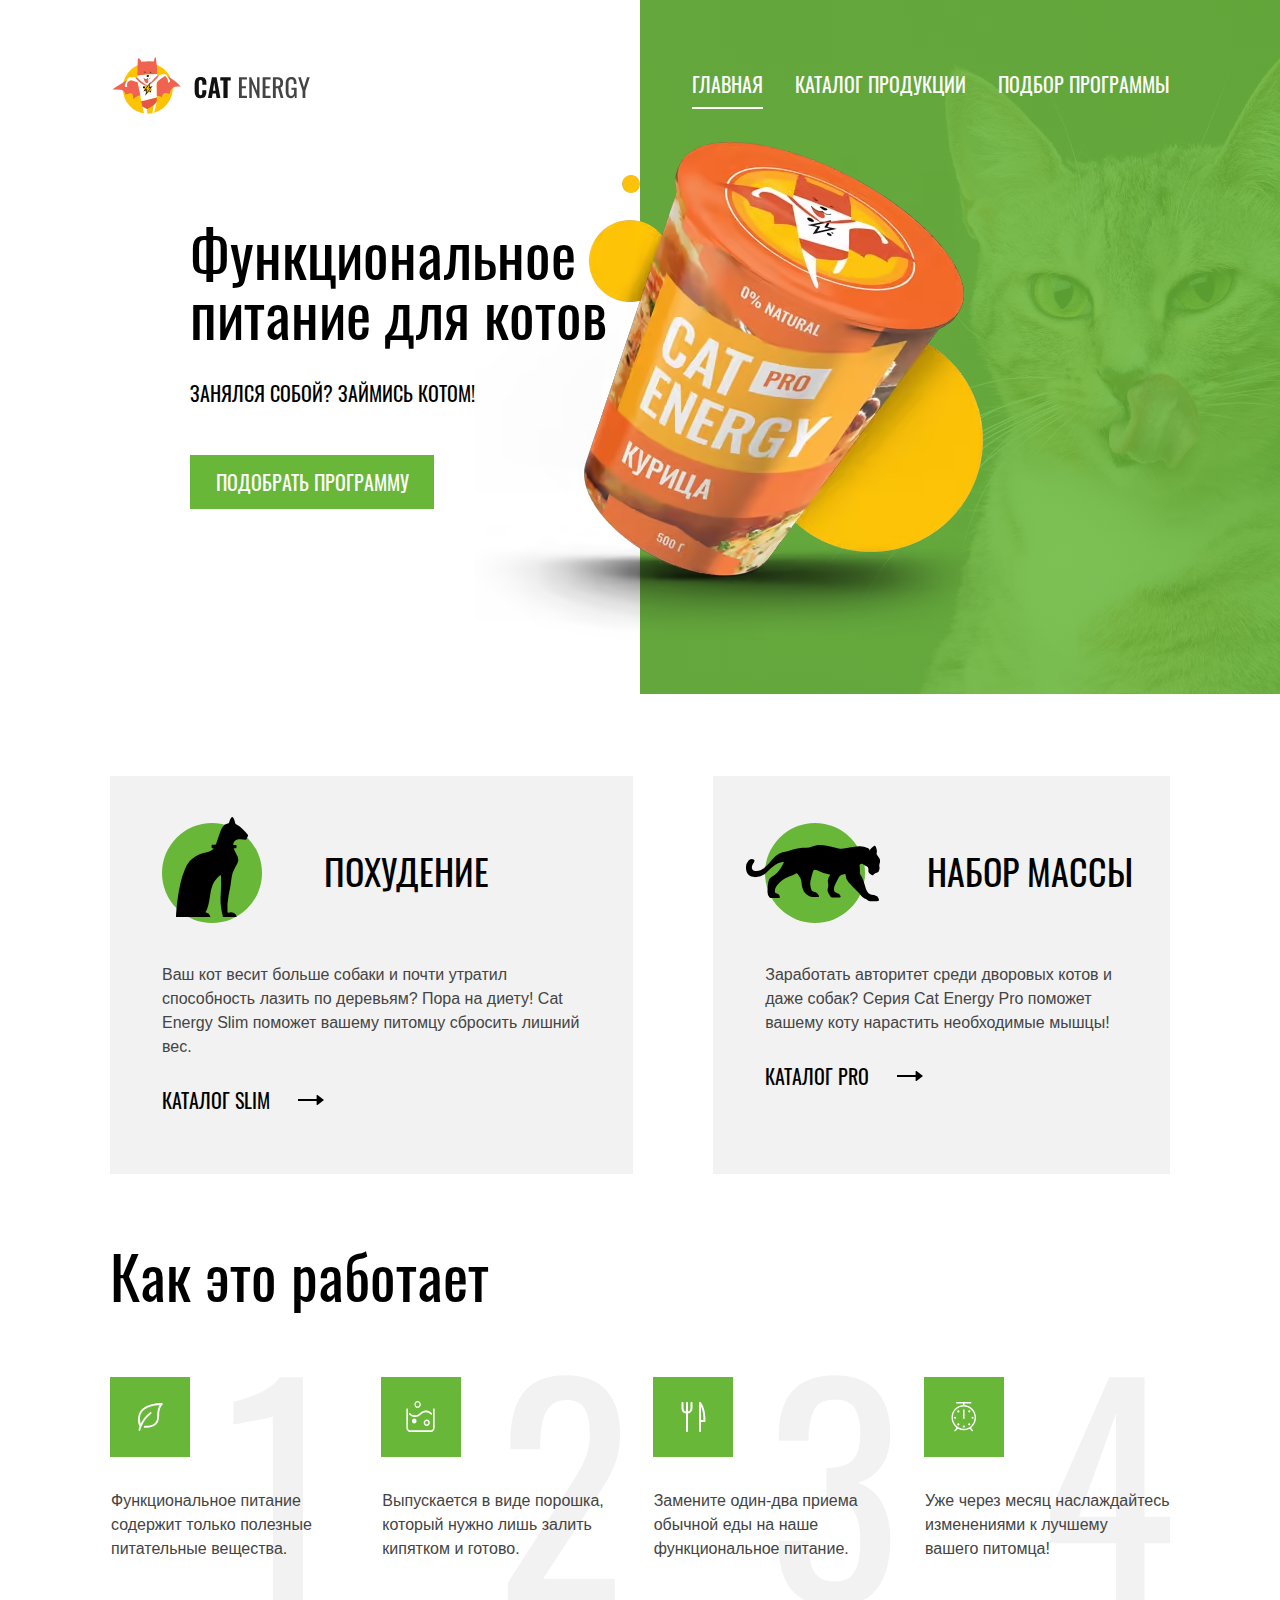
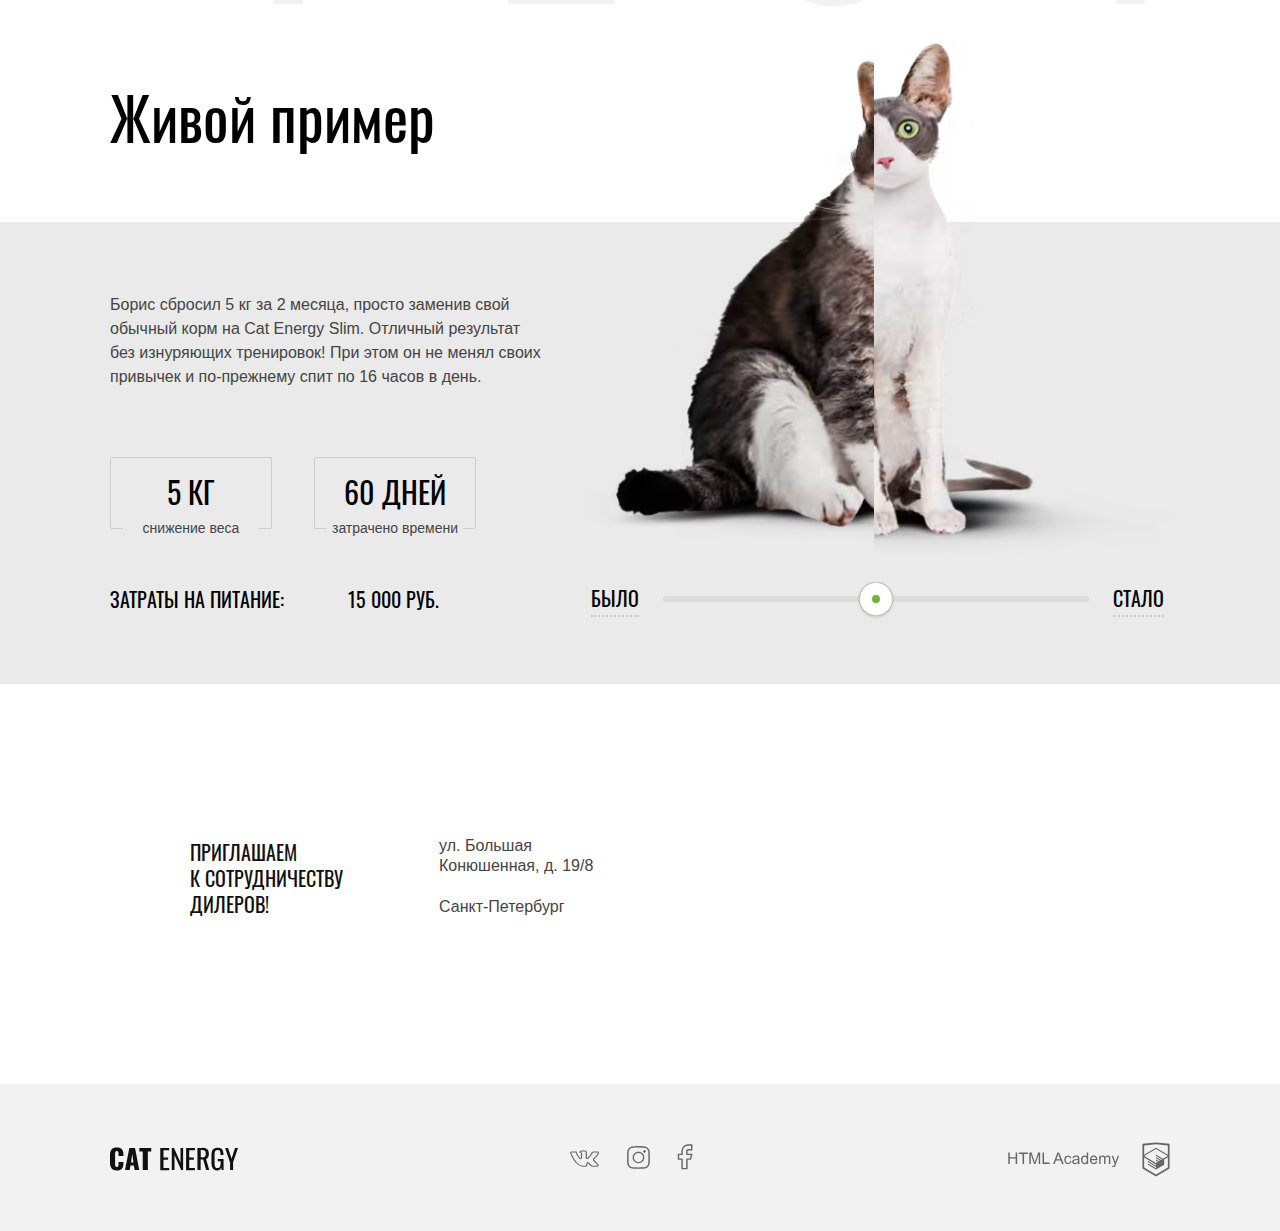
==== commit bb7e6534: "Deploying to gh-pages from @ Mi14ai1/1840617-cat-energy-24@27c78f52098a797ee4709a845e6eb8d15567ff8a " ====
--- a/index.html
+++ b/index.html
@@ -1 +1 @@
-<!DOCTYPE html><html class="page" lang="ru"><head><meta charset="utf-8"><meta name="viewport" content="width=device-width,initial-scale=1"><title>Главная | Кэт энерджи | HTML Academy</title><link rel="stylesheet" href="./css/style.min.css"><link rel="icon" href="./favicon.ico"><link rel="icon" href="./favicons/favicon-svg.svg" type="image/svg+xml"><link rel="apple-touch-icon" href="./favicons/favicon-apple.png"><link rel="manifest" href="./manifest.webmanifest"><link rel="preload" href="./fonts/oswaldmedium.woff2" type="font/woff2" as="font" crossorigin="anonymous"><link rel="preload" href="./fonts/oswaldregular.woff2" type="font/woff2" as="font" crossorigin="anonymous"><script src="./js/menu-button.min.js" defer="defer"></script><script src="./js/map.min.js" defer="defer"></script><script src="./js/nojs.min.js" defer="defer"></script><script src="./js/cat-range.min.js" defer="defer"></script></head><body class="page__body"><div class="page__centerer"><header class="header header--nojs"><div class="header__logo-container"><a href="index.html" class="header__logo-link header__logo-link--nojs" aria-current="page"><picture><source type="image/svg+xml" srcset="./img/logo/logo-desktop.svg" media="(min-width: 1439px)"><source type="image/svg+xml" srcset="./img/logo/logo-tablet.svg" media="(min-width: 768px) and (max-width: 1439px)"><source type="image/svg+xml" srcset="./img/logo/logo-mobile.svg" media="(max-width: 767px)"><img src="./img/logo/logo-mobile.svg" alt="Перейти на главную интернет-магазина CatEnergy" class="header__logo-icon" width="34" height="38"></picture><img src="./img/logo/logo-words.svg" alt="Перейти на главную интернет-магазина CatEnergy" class="header__logo-word header__logo-word--nojs" width="101" height="19"> <span class="visually-hidden">Перейти на главную</span></a></div><nav class="navigation navigation--nojs"><button class="navigation__menu-button" type="button"><span class="visually-hidden">Кнопка вызова меню</span></button><ul class="navigation__list navigation__list--nojs alternative-text-color"><li class="navigation__item"><a class="navigation__link" href="index.html" aria-current="page">Главная</a></li><li class="navigation__item"><a class="navigation__link" href="catalog.html">Каталог продукции</a></li><li class="navigation__item"><a class="navigation__link" href="form.html">Подбор программы</a></li></ul></nav></header></div><main class="main"><h1 class="page__title-hidden visually-hidden">Cat energy</h1><section class="promo background-promo"><div class="promo__structure page__centerer"><div class="promo__text-container"><h2 class="promo__title">Функциональное<br>питание&nbsp;для&nbsp;котов</h2><p class="promo__text">Занялся собой? Займись котом!</p></div><div class="promo__image-container"><picture><source srcset="./img/index/index-can-l@1x.avif, ./img/index/index-can-l@2x.avif 2x" type="image/avif" media="(min-width: 1280px)"><source srcset="./img/index/index-can-m@1x.avif, ./img/index/index-can-m@2x.avif 2x" type="image/avif" media="(min-width: 768px)"><source srcset="./img/index/index-can-s@1x.avif, ./img/index/index-can-s@2x.avif 2x" type="image/avif"><source srcset="./img/index/index-can-l@1x.webp, ./img/index/index-can-l@2x.webp 2x" type="image/webp" media="(min-width: 1280px)"><source srcset="./img/index/index-can-m@1x.webp, ./img/index/index-can-m@2x.webp 2x" type="image/webp" media="(min-width: 768px)"><source srcset="./img/index/index-can-s@1x.webp, ./img/index/index-can-s@2x.webp 2x" type="image/webp"><source srcset="./img/index/index-can-l@1x.png, ./img/index/index-can-l@2x.png 2x" type="image/png" media="(min-width: 1280px)"><source srcset="./img/index/index-can-m@1x.png, ./img/index/index-can-m@2x.png 2x" type="image/png" media="(min-width: 768px)"><img class="promo__image" src="./img/index/index-can-s@1x.png" srcset="./img/index/index-can-s@2x.png 2x" width="280" height="270" loading="lazy" alt="Корм для котов"></picture></div><a href="#" class="promo__button button">Подобрать программу</a></div></section><div class="page__centerer"><section class="nutrition-programm"><div class="nutrition-programm__card nutrition-programm__card--slim"><h2 class="nutrition-programm__title">Похудение</h2><p class="nutrition-programm__text">Ваш кот весит больше собаки и&nbsp;почти утратил способность лазить по&nbsp;деревьям? Пора на&nbsp;диету! Cat Energy Slim поможет вашему питомцу сбросить лишний вес.</p><a href="catalog.html" class="nutrition-programm__link">Каталог slim</a></div><div class="nutrition-programm__card nutrition-programm__card--fat"><h2 class="nutrition-programm__title">Набор массы</h2><p class="nutrition-programm__text">Заработать авторитет среди дворовых котов и даже собак? Серия Cat Energy Pro поможет вашему коту нарастить необходимые мышцы!</p><a href="catalog.html" class="nutrition-programm__link">Каталог Pro</a></div></section><section class="description"><h2 class="description__title">Как это работает</h2><ol class="description__list"><li class="description__item description__item--feed"><p class="description__text">Функциональное питание содержит только полезные питательные вещества.</p></li><li class="description__item description__item--powder"><p class="description__text">Выпускается в&nbsp;виде порошка, который нужно лишь залить кипятком и&nbsp;готово.</p></li><li class="description__item description__item--eating"><p class="description__text">Замените один-два приема обычной еды на&nbsp;наше функциональное питание.</p></li><li class="description__item description__item--timer"><p class="description__text">Уже через месяц наслаждайтесь изменениями к&nbsp;лучшему вашего питомца!</p></li></ol></section></div><section class="example"><div class="page__centerer example__container"><div class="example__facts"><h2 class="example__title">Живой&nbsp;пример</h2><p class="example__text">Борис сбросил 5&nbsp;кг за&nbsp;2&nbsp;месяца, просто заменив свой обычный корм на&nbsp;Cat Energy Slim. Отличный результат без изнуряющих тренировок! При этом он&nbsp;не&nbsp;менял своих привычек и&nbsp;по-прежнему спит по&nbsp;16&nbsp;часов в&nbsp;день.</p><dl class="example__facts-list"><div class="example__item-container example__item-container--mass"><dt class="example__facts-item-explanation example__facts-item-explanation--mass"><span class="example__facts-item-explanation-text">снижение веса</span></dt><dd class="example__facts-item-fact example__facts-item-fact--mass">5 кг</dd></div><div class="example__item-container example__item-container--time"><dt class="example__facts-item-explanation example__facts-item-explanation--time"><span class="example__facts-item-explanation-text">затрачено времени</span></dt><dd class="example__facts-item-fact example__facts-item-fact--time">60 дней</dd></div><div class="example__item-container example__item-container--spending"><dt class="example__facts-item-explanation example__facts-item-explanation--spending">Затраты на&nbsp;питание:</dt><dd class="example__facts-item-fact example__facts-item-fact--spending">15&nbsp;000&nbsp;РУБ.</dd></div></dl></div><div class="slider"><div class="slider__images"><div class="slider__first-image"><picture><source type="image/avif" srcset="./img/index/slider/cat-fat@1x.avif, ./img/index/slider/cat-fat@2x.avif 2x"><source type="image/webp" srcset="./img/index/slider/cat-fat@1x.webp, ./img/index/slider/cat-fat@2x.webp 2x"><source type="image/png" srcset="./img/index/slider/cat-fat@1x.png, ./img/index/slider/cat-fat@2x.png 2x"><img src="img/cat-fat.png" alt="было" class="slider__image slider__image--was" width="280" height="232"></picture></div><div class="slider__second-image"><picture><source type="image/avif" srcset="./img/index/slider/cat-skinny@1x.avif, ./img/index/slider/cat-skinny@2x.avif 2x"><source type="image/webp" srcset="./img/index/slider/cat-skinny@1x.webp, ./img/index/slider/cat-skinny@2x.webp 2x"><source type="image/png" srcset="./img/index/slider/cat-skinny@1x.png, ./img/index/slider/cat-skinny@2x.png 2x"><img src="img/cat-skinny.png" alt="стало" class="slider__image slider__image--now" width="280" height="232"></picture></div></div><div class="cat-range" tabindex="0"><span class="cat-range__text">Было</span><div class="cat-range__range-container"><div class="cat-range__mark"></div></div><span class="cat-range__text">Стало</span></div></div></div></section><section class="contacts"><h2 class="visually-hidden">Наш адрес</h2><div class="contacts__text page__centerer"><p class="contacts__lead-text">приглашаем<br>к&nbsp;сотрудничеству<br>дилеров!</p><p class="contacts__adress">ул. Большая<br>Конюшенная, д. 19/8 <span class="contacts__adress-city">Санкт-Петербург</span></p></div><noscript class="contacts__map"><picture><source srcset="./img/location/location-l@1x.avif, ./img/location/location-l@2x.avif 2x" type="image/avif" media="(min-width: 1280px)"><source srcset="./img/location/location-m@1x.avif, ./img/location/location-m@2x.avif 2x" type="image/avif" media="(min-width: 768px)"><source srcset="./img/location/location-s@1x.avif, ./img/location/location-s@2x.avif 2x" type="image/avif"><source srcset="./img/location/location-l@1x.webp, ./img/location/location-l@2x.webp 2x" type="image/webp" media="(min-width: 1280px)"><source srcset="./img/location/location-m@1x.webp, ./img/location/location-m@2x.webp 2x" type="image/webp" media="(min-width: 768px)"><source srcset="./img/location/location-s@1x.webp, ./img/location/location-s@2x.webp 2x" type="image/webp"><source srcset="./img/location/location-l@1x.png, ./img/location/location-l@2x.png 2x" type="image/png" media="(min-width: 1280px)"><source srcset="./img/location/location-m@1x.png, ./img/location/location-m@2x.png 2x" type="image/png" media="(min-width: 768px)"><img class="contacts__map-image" src="./img/location/location-s@1x.png" srcset="./img/location/location-s@2x.png 2x" width="320" height="362" loading="lazy" alt="Местонахождение CatEnergy"></picture></noscript><iframe class="contacts__map contacts__map--noscript" src="https://yandex.ru/map-widget/v1/?um=constructor%3Ac17026e0183ea3a65e599f68834bca86394c52e2ca6f560e5f0c0c1af66fc19f&amp;source=constructor"></iframe></section></main><footer class="footer"><div class="page__centerer footer__container"><div class="footer__logo-container"><a href="index.html" class="footer__logo-link" aria-current="page"><svg role="img" aria-label="Перейти на главную интернет-магазин КетЭнерджи" width="128" height="24" class="logo-words"><use aria-hidden="true" href="./img/logo.svg#cat-logo-words"></use></svg></a></div><div class="social"><a rel="noopener" class="social__link social__link--vk" href="https://vk.com/htmlacademy" target="_blank"><svg class="social__icon"><use href="./icons/sprite.svg#vkontakte"></use></svg> <span class="visually-hidden">Мы в vk</span> </a><a rel="noopener" class="social__link social__link--instagram" href="https://instagram.com/htmlacademy/" target="_blank"><svg class="social__icon"><use href="./icons/sprite.svg#instagram"></use></svg> <span class="visually-hidden">Мы в instagram</span> </a><a rel="noopener" class="social__link social__link--facebook" href="https://facebook.com/htmlacademy" target="_blank"><svg class="social__icon"><use href="./icons/sprite.svg#facebook"></use></svg> <span class="visually-hidden">Мы в facebook</span></a></div><div class="htmlacademy-logo"><a rel="noopener" href="https://htmlacademy.ru/intensive/adaptive" target="_blank" class="htmlacademy-logo__link"><span class="visually-hidden">HtmlAcademy</span></a></div></div></footer></body></html>+<!DOCTYPE html><html class="page" lang="ru"><head><meta charset="utf-8"><meta name="viewport" content="width=device-width,initial-scale=1"><title>Главная | Кэт энерджи | HTML Academy</title><link rel="stylesheet" href="./css/style.min.css"><link rel="icon" href="./favicon.ico"><link rel="icon" href="./favicons/favicon-svg.svg" type="image/svg+xml"><link rel="apple-touch-icon" href="./favicons/favicon-apple.png"><link rel="manifest" href="./manifest.webmanifest"><link rel="preload" href="./fonts/oswaldmedium.woff2" type="font/woff2" as="font" crossorigin="anonymous"><link rel="preload" href="./fonts/oswaldregular.woff2" type="font/woff2" as="font" crossorigin="anonymous"><script src="./js/menu-button.min.js" defer="defer"></script><script src="./js/map.min.js" defer="defer"></script><script src="./js/nojs.min.js" defer="defer"></script><script src="./js/cat-range.min.js" defer="defer"></script></head><body class="page__body"><div class="page__centerer"><header class="header header--nojs"><div class="header__logo-container"><a href="index.html" class="header__logo-link header__logo-link--nojs" aria-current="page"><picture><source type="image/svg+xml" srcset="./img/logo/logo-desktop.svg" media="(min-width: 1439px)"><source type="image/svg+xml" srcset="./img/logo/logo-tablet.svg" media="(min-width: 768px) and (max-width: 1439px)"><source type="image/svg+xml" srcset="./img/logo/logo-mobile.svg" media="(max-width: 767px)"><img src="./img/logo/logo-mobile.svg" alt="Перейти на главную интернет-магазина CatEnergy" class="header__logo-icon" width="34" height="38"></picture><img src="./img/logo/logo-words.svg" alt="Перейти на главную интернет-магазина CatEnergy" class="header__logo-word header__logo-word--nojs" width="101" height="19"> <span class="visually-hidden">Перейти на главную</span></a></div><nav class="navigation navigation--nojs"><button class="navigation__menu-button" type="button"><span class="visually-hidden">Кнопка вызова меню</span></button><ul class="navigation__list navigation__list--nojs alternative-text-color"><li class="navigation__item"><a class="navigation__link" href="index.html" aria-current="page">Главная</a></li><li class="navigation__item"><a class="navigation__link" href="catalog.html">Каталог продукции</a></li><li class="navigation__item"><a class="navigation__link" href="form.html">Подбор программы</a></li></ul></nav></header></div><main class="main"><h1 class="page__title-hidden visually-hidden">Cat energy</h1><section class="promo background-promo"><div class="promo__structure page__centerer"><div class="promo__text-container"><h2 class="promo__title">Функциональное<br>питание&nbsp;для&nbsp;котов</h2><p class="promo__text">Занялся собой? Займись котом!</p></div><div class="promo__image-container"><picture><source srcset="./img/index/index-can-l@1x.avif, ./img/index/index-can-l@2x.avif 2x" type="image/avif" media="(min-width: 1280px)"><source srcset="./img/index/index-can-m@1x.avif, ./img/index/index-can-m@2x.avif 2x" type="image/avif" media="(min-width: 768px)"><source srcset="./img/index/index-can-s@1x.avif, ./img/index/index-can-s@2x.avif 2x" type="image/avif"><source srcset="./img/index/index-can-l@1x.webp, ./img/index/index-can-l@2x.webp 2x" type="image/webp" media="(min-width: 1280px)"><source srcset="./img/index/index-can-m@1x.webp, ./img/index/index-can-m@2x.webp 2x" type="image/webp" media="(min-width: 768px)"><source srcset="./img/index/index-can-s@1x.webp, ./img/index/index-can-s@2x.webp 2x" type="image/webp"><source srcset="./img/index/index-can-l@1x.png, ./img/index/index-can-l@2x.png 2x" type="image/png" media="(min-width: 1280px)"><source srcset="./img/index/index-can-m@1x.png, ./img/index/index-can-m@2x.png 2x" type="image/png" media="(min-width: 768px)"><img class="promo__image" src="./img/index/index-can-s@1x.png" srcset="./img/index/index-can-s@2x.png 2x" width="280" height="270" loading="lazy" alt="Корм для котов"></picture></div><a href="#" class="promo__button button">Подобрать программу</a></div></section><div class="page__centerer"><section class="nutrition-programm"><div class="nutrition-programm__card nutrition-programm__card--slim"><h2 class="nutrition-programm__title">Похудение</h2><p class="nutrition-programm__text">Ваш кот весит больше собаки&nbsp;и почти утратил способность лазить по&nbsp;деревьям? Пора на&nbsp;диету! Cat Energy Slim поможет вашему питомцу сбросить лишний вес.</p><a href="catalog.html" class="nutrition-programm__link">Каталог slim</a></div><div class="nutrition-programm__card nutrition-programm__card--fat"><h2 class="nutrition-programm__title">Набор массы</h2><p class="nutrition-programm__text">Заработать авторитет среди дворовых&nbsp;котов и даже собак? Серия Cat Energy Pro поможет вашему коту нарастить необходимые мышцы!</p><a href="catalog.html" class="nutrition-programm__link">Каталог Pro</a></div></section><section class="description"><h2 class="description__title">Как это работает</h2><ol class="description__list"><li class="description__item description__item--feed"><p class="description__text">Функциональное питание содержит только полезные питательные вещества.</p></li><li class="description__item description__item--powder"><p class="description__text">Выпускается в&nbsp;виде порошка, который нужно лишь залить кипятком и&nbsp;готово.</p></li><li class="description__item description__item--eating"><p class="description__text">Замените один-два приема обычной еды на&nbsp;наше функциональное питание.</p></li><li class="description__item description__item--timer"><p class="description__text">Уже&nbsp;через&nbsp;месяц наслаждайтесь изменениями к&nbsp;лучшему вашего&nbsp;питомца!</p></li></ol></section></div><section class="example"><div class="page__centerer example__container"><div class="example__facts"><h2 class="example__title">Живой&nbsp;пример</h2><p class="example__text">Борис сбросил 5&nbsp;кг за&nbsp;2&nbsp;месяца, просто заменив свой обычный корм на&nbsp;Cat Energy Slim. Отличный результат без изнуряющих тренировок! При этом он&nbsp;не&nbsp;менял своих привычек&nbsp;и по-прежнему спит по&nbsp;16&nbsp;часов в&nbsp;день.</p><dl class="example__facts-list"><div class="example__item-container example__item-container--mass"><dt class="example__facts-item-explanation example__facts-item-explanation--mass"><span class="example__facts-item-explanation-text">снижение веса</span></dt><dd class="example__facts-item-fact example__facts-item-fact--mass">5 кг</dd></div><div class="example__item-container example__item-container--time"><dt class="example__facts-item-explanation example__facts-item-explanation--time"><span class="example__facts-item-explanation-text">затрачено времени</span></dt><dd class="example__facts-item-fact example__facts-item-fact--time">60 дней</dd></div><div class="example__item-container example__item-container--spending"><dt class="example__facts-item-explanation example__facts-item-explanation--spending">Затраты на&nbsp;питание:</dt><dd class="example__facts-item-fact example__facts-item-fact--spending">15&nbsp;000&nbsp;РУБ.</dd></div></dl></div><div class="slider"><div class="slider__images"><div class="slider__first-image"><picture><source type="image/avif" srcset="./img/index/slider/cat-fat@1x.avif, ./img/index/slider/cat-fat@2x.avif 2x"><source type="image/webp" srcset="./img/index/slider/cat-fat@1x.webp, ./img/index/slider/cat-fat@2x.webp 2x"><source type="image/png" srcset="./img/index/slider/cat-fat@1x.png, ./img/index/slider/cat-fat@2x.png 2x"><img src="img/cat-fat.png" alt="было" class="slider__image slider__image--was" width="280" height="232"></picture></div><div class="slider__second-image"><picture><source type="image/avif" srcset="./img/index/slider/cat-skinny@1x.avif, ./img/index/slider/cat-skinny@2x.avif 2x"><source type="image/webp" srcset="./img/index/slider/cat-skinny@1x.webp, ./img/index/slider/cat-skinny@2x.webp 2x"><source type="image/png" srcset="./img/index/slider/cat-skinny@1x.png, ./img/index/slider/cat-skinny@2x.png 2x"><img src="img/cat-skinny.png" alt="стало" class="slider__image slider__image--now" width="280" height="232"></picture></div></div><div class="cat-range" tabindex="0"><span class="cat-range__text">Было</span><div class="cat-range__range-container"><div class="cat-range__mark"></div></div><span class="cat-range__text">Стало</span></div></div></div></section><section class="contacts"><h2 class="visually-hidden">Наш адрес</h2><div class="contacts__text page__centerer"><p class="contacts__lead-text">приглашаем<br>к&nbsp;сотрудничеству<br>дилеров!</p><p class="contacts__adress">ул. Большая<br>Конюшенная, д. 19/8 <span class="contacts__adress-city">Санкт-Петербург</span></p></div><noscript class="contacts__map"><picture><source srcset="./img/location/location-l@1x.avif, ./img/location/location-l@2x.avif 2x" type="image/avif" media="(min-width: 1280px)"><source srcset="./img/location/location-m@1x.avif, ./img/location/location-m@2x.avif 2x" type="image/avif" media="(min-width: 768px)"><source srcset="./img/location/location-s@1x.avif, ./img/location/location-s@2x.avif 2x" type="image/avif"><source srcset="./img/location/location-l@1x.webp, ./img/location/location-l@2x.webp 2x" type="image/webp" media="(min-width: 1280px)"><source srcset="./img/location/location-m@1x.webp, ./img/location/location-m@2x.webp 2x" type="image/webp" media="(min-width: 768px)"><source srcset="./img/location/location-s@1x.webp, ./img/location/location-s@2x.webp 2x" type="image/webp"><source srcset="./img/location/location-l@1x.png, ./img/location/location-l@2x.png 2x" type="image/png" media="(min-width: 1280px)"><source srcset="./img/location/location-m@1x.png, ./img/location/location-m@2x.png 2x" type="image/png" media="(min-width: 768px)"><img class="contacts__map-image" src="./img/location/location-s@1x.png" srcset="./img/location/location-s@2x.png 2x" width="320" height="362" loading="lazy" alt="Местонахождение CatEnergy"></picture></noscript><iframe class="contacts__map contacts__map--noscript" src="https://yandex.ru/map-widget/v1/?um=constructor%3Ac17026e0183ea3a65e599f68834bca86394c52e2ca6f560e5f0c0c1af66fc19f&amp;source=constructor"></iframe></section></main><footer class="footer"><div class="page__centerer footer__container"><div class="footer__logo-container"><a href="index.html" class="footer__logo-link" aria-current="page"><svg role="img" aria-label="Перейти на главную интернет-магазин КетЭнерджи" width="128" height="24" class="logo-words"><use aria-hidden="true" href="./img/logo.svg#cat-logo-words"></use></svg></a></div><div class="social"><a rel="noopener" class="social__link social__link--vk" href="https://vk.com/htmlacademy" target="_blank"><svg class="social__icon"><use href="./icons/sprite.svg#vkontakte"></use></svg> <span class="visually-hidden">Мы в vk</span> </a><a rel="noopener" class="social__link social__link--instagram" href="https://instagram.com/htmlacademy/" target="_blank"><svg class="social__icon"><use href="./icons/sprite.svg#instagram"></use></svg> <span class="visually-hidden">Мы в instagram</span> </a><a rel="noopener" class="social__link social__link--facebook" href="https://facebook.com/htmlacademy" target="_blank"><svg class="social__icon"><use href="./icons/sprite.svg#facebook"></use></svg> <span class="visually-hidden">Мы в facebook</span></a></div><div class="htmlacademy-logo"><a rel="noopener" href="https://htmlacademy.ru/intensive/adaptive" target="_blank" class="htmlacademy-logo__link"><span class="visually-hidden">HtmlAcademy</span></a></div></div></footer></body></html>--- a/css/style.min.css
+++ b/css/style.min.css
@@ -1,2 +1,2 @@
-@font-face{font-family:"Oswald";font-style:normal;font-weight:400;font-display:swap;src:url(../fonts/oswaldregular.woff2) format("woff2"),url(../fonts/oswaldregular.woff) format("woff")}@font-face{font-family:"Oswald";font-style:normal;font-weight:500;font-display:swap;src:url(../fonts/oswaldmedium.woff2) format("woff2"),url(../fonts/oswaldmedium.woff) format("woff")}:root{--accent-font:"Oswald", "Impact", sans-serif;--main-font:"Arial", "Helvetica", sans-serif}.visually-hidden{position:absolute;transform:scale(0)}.page{font-family:var(--main-font)}.page__body{--scrollbar:calc(100vw - 100%);margin:0}.page__centerer{position:relative;--content-indent:calc(20px + (10vw - 32px) / 4.48);margin-inline:var(--content-indent) calc(var(--content-indent) - var(--scrollbar))}@media (min-width:1280px){.page__centerer{box-sizing:border-box;--content-indent:auto;padding:0 110px;max-width:1440px;margin:0 auto}}.page__form-title{font-family:var(--accent-font);font-size:36px;line-height:36px;font-weight:400;color:#000;text-align:start;margin:0}@media (min-width:767.9px){.page__form-title{font-size:60px;line-height:60px;text-align:left}}.page__form-title-container{display:flex;flex-direction:column;gap:37px;box-sizing:border-box;padding:27px 0 39px}@media (max-width:767.9px){.page__form-title-container{border-top:1px solid #d9d9d9}}@media (min-width:768px) and (max-width:1279.9px){.page__form-title-container{gap:52px;padding:75px 0 69px}}@media (min-width:1280px){.page__form-title-container{gap:54px;padding:85px 110px 72px}}.button{font-family:var(--accent-font);width:-moz-fit-content;width:fit-content}.button--size_wide{width:100%}.header{position:relative;display:grid;grid-template-columns:1fr 1fr;box-sizing:border-box;align-items:center;z-index:10}@media (max-width:767.9px){.header{background-color:var(--header-background-color-mobile)}}@media (min-width:767.9px){.header{display:flex;justify-content:space-between;gap:50px}}@media (min-width:768px) and (max-width:1279.9px){.header{padding:27px 0 0}}@media (min-width:1280px){.header{padding:53px 0 0}}.header__logo-container{z-index:1;flex:1 0 auto}@media (max-width:767.9px){.header__logo-container{width:100%;padding:10px 0 18px}}.header__logo-link{display:grid;grid-template-columns:1fr 1fr;box-sizing:border-box;align-items:center;flex-wrap:nowrap;text-decoration:none}.header__logo-link:hover{opacity:.8}.header__logo-link:active{opacity:.6}@media (min-width:768px) and (max-width:1279.9px){.header__logo-link{display:flex;justify-content:space-between;max-width:174px}}@media (min-width:1280px){.header__logo-link{display:flex;justify-content:space-between;max-width:202px}}.header__logo{src:url(../img/logo.svg#cat-logo-tablet)}@media (min-width:767.9px){.header__logo-words{display:none}}@media (max-width:767.9px){.header__logo-icon{display:block;width:34px;height:38px}}@media (min-width:768px) and (max-width:1279.9px){.header__logo-icon{display:block;width:174px;height:50px}}@media (min-width:1280px){.header__logo-icon{display:block;width:202px;height:59px}}.header__logo-word{display:block;justify-self:flex-end;width:101px;height:18px;transform:translateX(50%)}@media (min-width:767.9px){.header__logo-word{display:none}}@media (max-width:767.9px){.header.header--nojs{display:flex;flex-direction:column}.header__logo-link.header__logo-link--nojs{grid-template-columns:1fr auto 1fr}.header__logo-word.header__logo-word--nojs{transform:none}}.navigation{position:relative;display:flex;align-items:center;height:100%;padding:0}@media (min-width:767.9px){.navigation{display:block;justify-content:space-between}}@media (min-width:768px) and (max-width:1279.9px){.navigation{flex-wrap:wrap}}.navigation--nojs .navigation__menu-button{display:none}@media (max-width:767.9px){.navigation--closed .navigation__menu-button::after,.navigation--opened .navigation__menu-button::after{content:url("data:image/svg+xml,%3Csvg width='24' height='18' viewBox='0 0 24 18' xmlns='http://www.w3.org/2000/svg'%3E%3Cpath stroke='%23000' stroke-width='1.5' d='M0 1.25h24M0 9.25h24M0 17.25h24'/%3E%3C/svg%3E");display:block;width:auto;height:auto;border:0;outline:0}.navigation--closed .navigation__list{display:none}.navigation--opened .navigation__menu-button::after{content:url("data:image/svg+xml,%3Csvg width='20' height='20' viewBox='0 0 20 20' fill='none' xmlns='http://www.w3.org/2000/svg'%3E%3Cpath transform='scale(.97098 1.0282) rotate(-45 24.51 7.237)' stroke='%23000' stroke-width='1.5' d='M0-.75h24.758'/%3E%3Cpath transform='matrix(.68659 .72705 -.68659 .72705 1 2)' stroke='%23000' stroke-width='1.5' d='M0-.75h24.758'/%3E%3C/svg%3E")}.navigation--opened .navigation__list{display:block}}.navigation__list{list-style:none;margin:0;padding:0;position:relative;display:flex;justify-content:space-between;flex-direction:row}@media (max-width:767.9px){.navigation__list{position:absolute;top:100%;left:0;transform:translateX(-50%);color:var(--navigation-text-color);width:100vw;flex-direction:column;z-index:2}}@media (min-width:767.9px){.navigation__list{transform:none;gap:10px;max-width:610px;flex-wrap:wrap}}@media (min-width:768px) and (max-width:1279.9px){.navigation__list{min-width:440px}}@media (min-width:1280px){.navigation__list{min-width:478px}}.navigation__menu-button{position:absolute;box-sizing:border-box;right:0;top:50%;transform:translateY(-50%);width:24px;height:18px;padding:0;margin:0;background-color:transparent;outline:0;border:0}@media (min-width:768px) and (max-width:1279.9px){.navigation__menu-button{display:none}}@media (min-width:1280px){.navigation__menu-button{display:none}}.navigation__item{box-sizing:border-box;background-color:#fff;border-top:1px solid;border-color:#e6e6e6;color:inherit}@media (min-width:1280px){.navigation__item{border-color:transparent;background-color:transparent}}@media (min-width:768px) and (max-width:1279.9px){.navigation__item{border-color:transparent;background-color:transparent}}@media (max-width:767.9px){.navigation__item:last-child{border-bottom:1px solid #e6e6e6}}@media (min-width:767.9px){.navigation__item [aria-current=page]{border-bottom:2px solid var(--menu-line-color)}}.navigation__link{display:block;font-family:var(--accent-font);font-size:20px;line-height:20px;font-weight:500;text-transform:uppercase;text-align:center;text-decoration:none;color:inherit;padding:22px 20px 24px;overflow-wrap:anywhere}.navigation__link:hover{opacity:.6}.navigation__link:active{opacity:.3}@media (min-width:768px) and (max-width:1279.9px){.navigation__link{font-size:18px;line-height:24px;font-weight:400;padding:8px 0}}@media (min-width:1280px){.navigation__link{font-size:20px;line-height:30px;font-weight:400;padding:8px 0}}@media (max-width:767.9px){.navigation__list.navigation__list--nojs{position:relative;transform:none}}.promo__structure{position:relative;display:flex;flex-direction:column;box-sizing:border-box;text-align:center;padding-top:27px;min-height:480px}@media (min-width:768px) and (max-width:1279.9px){.promo__structure{min-height:810px;padding-top:40px}}@media (min-width:1280px){.promo__structure{gap:52px;text-align:left;color:#000;height:100%;min-height:636px;padding-bottom:82px;padding-top:111px}}.promo__text-container{display:flex;flex-direction:column;gap:25px;padding:0 17px;z-index:1}@media (min-width:768px) and (max-width:1279.9px){.promo__text-container{gap:41px;padding:0 80px}}@media (min-width:1280px){.promo__text-container{gap:40px;padding:0 80px}}.promo__title{font-family:var(--accent-font);font-size:36px;line-height:36px;font-weight:400;color:#fff;margin:0}@media (min-width:768px) and (max-width:1279.9px){.promo__title{font-size:60px;line-height:60px;text-align:start;color:#000}}@media (min-width:1280px){.promo__title{font-size:60px;line-height:60px;text-align:start;color:#000}}.promo__text{font-family:var(--accent-font);font-size:14px;line-height:14px;font-weight:400;text-transform:uppercase;color:#fff;margin:0}@media (min-width:768px) and (max-width:1279.9px){.promo__text{font-size:20px;line-height:20px;text-align:start;color:#000}}@media (min-width:1280px){.promo__text{font-size:20px;line-height:20px;text-align:start;color:#000}}.promo__image-container{position:absolute;bottom:40px;left:50%;width:280px;transform:translateX(-50%);z-index:0}@media (min-width:768px) and (max-width:1279.9px){.promo__image-container{width:709px;bottom:-40px}}@media (min-width:1280px){.promo__image-container{width:552px;transform:translateX(-165px);bottom:110px}}.promo__image{display:block;width:100%;height:100%}.promo__button{position:absolute;bottom:0;display:block;box-sizing:border-box;font-family:var(--accent-font);font-size:14px;line-height:18px;font-weight:400;text-decoration:none;text-transform:uppercase;color:var(--button-text-color);width:100%;padding:7px;background-color:var(--button-color)}@media (min-width:768px) and (max-width:1279.9px){.promo__button{display:flex;justify-content:center;align-items:center;font-size:20px;line-height:20px;max-width:244px;min-height:54px;padding:0;top:270px;left:80px;bottom:100%}}@media (min-width:1280px){.promo__button{position:relative;display:flex;justify-content:center;align-items:center;font-size:20px;line-height:20px;max-width:244px;min-height:54px;padding:0;margin-left:80px}}.promo__button:hover{--button-color:#5eaa2f}.promo__button:active{color:rgba(255,255,255,.3)}.footer{background-color:var(--footer-background-color)}.footer__container{display:flex;flex-direction:column;justify-content:space-between;min-height:236px}@media (min-width:767.9px){.footer__container{flex-direction:row;align-items:center;flex-wrap:nowrap;min-height:147px}}@media (min-width:1280px){.footer__container{background-color:var(--footer-background-color)}}.footer__logo-container{align-self:center;padding:39px 0 32px}@media (min-width:767.9px){.footer__logo-container{flex-grow:0}}.footer__logo-link{display:block}.footer__logo-link:hover{opacity:.8}.footer__logo-link:active{opacity:.6}.nutrition-programm{display:flex;flex-direction:column;gap:20px;padding-top:20px}@media (min-width:768px) and (max-width:1279.9px){.nutrition-programm{padding-bottom:49px}}@media (min-width:1280px){.nutrition-programm{display:flex;flex-direction:row;gap:80px;padding-bottom:71px}}.nutrition-programm__card{display:flex;flex-wrap:wrap;column-gap:19px;row-gap:22px;align-items:center;box-sizing:border-box;background-color:#f2f2f2;padding:22px}@media (min-width:768px) and (max-width:1279.9px){.nutrition-programm__card{display:grid;grid-template-columns:1fr 270px;align-content:flex-start}}@media (min-width:1280px){.nutrition-programm__card{display:grid;grid-template-columns:auto 1fr;align-content:flex-start;max-width:570px;margin:0}}.nutrition-programm__card--slim::before{content:url(../icons/sprite.svg#cat-slim);display:block;width:50px;height:53px}@media (min-width:768px) and (max-width:1279.9px){.nutrition-programm__card--slim::before{grid-area:1/2/3/3;justify-self:center;width:200px;height:211px}}@media (min-width:1280px){.nutrition-programm__card--slim::before{width:100px;height:106px}}.nutrition-programm__card--fat::before{content:url(../icons/sprite.svg#cat-muscle);display:block;width:67px;height:50px}@media (min-width:768px) and (max-width:1279.9px){.nutrition-programm__card--fat::before{grid-area:1/2/3/3;justify-self:center;width:268px;height:200px}}@media (min-width:1280px){.nutrition-programm__card--fat::before{width:134px;height:100px}}.nutrition-programm__title{font-family:var(--accent-font);font-size:24px;line-height:37px;font-weight:400;color:#000;text-transform:uppercase;text-align:center;margin:0}@media (min-width:768px) and (max-width:1279.9px){.nutrition-programm__title{font-size:36px;line-height:36px;text-align:start}}@media (min-width:1280px){.nutrition-programm__title{font-size:36px;line-height:36px;text-align:start}}.nutrition-programm__text{font-family:var(--main-font);font-size:14px;line-height:18px;font-weight:400;color:var(--base-font-color);margin:0}@media (min-width:768px) and (max-width:1279.9px){.nutrition-programm__text{grid-column:1/2;font-size:16px;line-height:24px;text-align:start}}@media (min-width:1280px){.nutrition-programm__text{grid-column:1/-1;font-size:16px;line-height:24px;text-align:start}}.nutrition-programm__link{display:flex;align-items:center;font-family:var(--accent-font);font-size:16px;line-height:16px;font-weight:400;color:#000;text-transform:uppercase;text-decoration:none;width:100%;border-top:1px solid #d9d9d9;padding-top:15px}@media (min-width:767.9px){.nutrition-programm__link{grid-column:1/-1;font-size:20px;line-height:30px;text-align:start;border-top:none}}.nutrition-programm__link::after{content:"";display:inline-block;width:33px;height:10px;background-image:url(../icons/sprite.svg#arrow-active);background-repeat:no-repeat;background-size:cover;background-position:-9px 50%;margin-left:15px}@media (min-width:768px) and (max-width:1279.9px){.nutrition-programm__link::after{margin-left:25px}}@media (min-width:1280px){.nutrition-programm__link::after{margin-left:28px}}.nutrition-programm__link:hover::after{content:"";display:inline-block;background-position:0 50%;margin-left:15px;transition:200ms}@media (min-width:768px) and (max-width:1279.9px){.nutrition-programm__link:hover::after{margin-left:25px}}@media (min-width:1280px){.nutrition-programm__link:hover::after{margin-left:28px}}.nutrition-programm__link:active::after{content:"";display:inline-block;background-image:url(../icons/sprite.svg#arrow-active);background-repeat:no-repeat;background-size:cover;background-position:center;width:33px;height:10px;margin-left:15px;opacity:.3}@media (min-width:768px) and (max-width:1279.9px){.nutrition-programm__link:active::after{margin-left:25px}}@media (min-width:1280px){.nutrition-programm__link:active::after{margin-left:28px}}.nutrition-programm__link:active{opacity:.3}.description{position:relative;padding-top:20px}@media (max-width:767.9px){.description{display:flex;flex-direction:column;gap:40px}}@media (min-width:768px) and (max-width:1279.9px){.description{padding-bottom:60px}.description::after{content:"";position:absolute;bottom:0;--content-indent:calc(20px + (10vw - 32px) / 4.48);left:calc(-1*var(--content-indent));display:block;width:100vw;height:1px;background-color:var(--line-after-description-color)}}.description__title{font-family:var(--accent-font);font-size:36px;line-height:40px;font-weight:400;color:#000;text-align:start;margin:0}@media (min-width:767.9px){.description__title{font-size:60px;line-height:60px}}.description__item{position:relative;display:flex;align-items:center;gap:20px}@media (min-width:767.9px){.description__item{flex-direction:column;align-items:start;justify-content:center;min-height:280px}}@media (min-width:768px) and (max-width:1279.9px){.description__item{max-width:247px}}@media (min-width:1280px){.description__item{max-width:230px}}.description__item::before{content:"";display:block;flex-shrink:0;width:60px;height:60px;background-color:var(--description-icon-bg-color);background-repeat:no-repeat;background-size:40px;background-position:50%}@media (min-width:767.9px){.description__item::before{width:80px;height:80px}}.description__item--feed::before{background-image:url(../icons/sprite.svg#nutrients)}.description__item--powder::before{background-image:url(../icons/sprite.svg#powder)}.description__item--eating::before{background-image:url(../icons/sprite.svg#eating)}.description__item--timer::before{background-image:url(../icons/sprite.svg#timer)}.description__text{font-family:var(--main-font);font-size:14px;line-height:18px;margin:0;color:var(--base-font-color)}@media (min-width:768px) and (max-width:1279.9px){.description__text{font-size:16px;line-height:24px}}.description__list{display:flex;flex-direction:column;gap:20px;margin:0;padding:0;list-style:none;counter-reset:section}@media (min-width:768px) and (max-width:1279.9px){.description__list{flex-direction:row;flex-wrap:wrap;column-gap:137px;row-gap:90px}}@media (min-width:1280px){.description__list{flex-direction:row;flex-wrap:wrap;justify-content:space-between}}@media (min-width:767.9px){.description__item::after{counter-increment:section;content:counter(section);position:absolute;z-index:-1;right:0;bottom:0;font-family:var(--accent-font);font-size:280px;line-height:280px;font-weight:400;color:var(--description-numders-color)}}.example{position:relative;padding:47px 0}@media (min-width:1280px){.example{padding-bottom:0}}.example::after{content:"";display:block;position:absolute;bottom:0;left:0;z-index:-1;width:100%;height:calc(100% - 47px);background-color:var(--example-background-color)}@media (min-width:767.9px){.example::after{height:462px}}.example__container::after{content:"";display:block;position:absolute;bottom:0;left:0;z-index:-1;width:100%;height:100%}@media (min-width:1280px){.example__container::after{background-color:var(--example-background-color)}}@media (min-width:767.9px){.example__container::after{height:462px}}.example__container{display:flex;flex-direction:column}@media (max-width:767.9px){.example__container{padding-top:25px}}@media (min-width:768px) and (max-width:1279.9px){.example__container{gap:70px;align-items:center}}@media (min-width:1280px){.example__container{flex-direction:row;justify-content:space-between;padding-top:70px;padding-bottom:65px}}.example__facts{display:flex;flex-direction:column;gap:70px}@media (min-width:768px) and (max-width:1279.9px){.example__facts{gap:54px}}@media (min-width:1280px){.example__facts{justify-content:space-between;max-width:436px}}.example__title{font-family:"Oswald",serif;font-weight:400;font-size:36px;line-height:40px;color:#000;padding-bottom:20px;margin:0}@media (min-width:767.9px){.example__title{font-size:60px;line-height:60px}}@media (min-width:1280px){.example__title{flex-grow:1}}.example__text{font-family:"Arial",serif;font-weight:400;font-size:14px;line-height:18px;color:var(--base-font-color);margin:0}@media (min-width:767.9px){.example__text{font-size:16px;line-height:24px}}.example__facts-list{display:grid;grid-template-columns:1fr 1fr;row-gap:34px;margin:0}@media (min-width:768px) and (max-width:1279.9px){.example__facts-list{display:flex;column-gap:42px;row-gap:9px}}@media (min-width:1280px){.example__facts-list{max-width:366px}}.example__item-container{position:relative;display:flex;justify-content:center}@media (min-width:1280px){.example__item-container--mass{justify-self:start}.example__item-container--time{justify-self:flex-end}}.example__item-container--spending{grid-column:1/-1}@media (min-width:768px) and (max-width:1279.9px){.example__item-container--spending{display:flex;flex-direction:column;flex-grow:1}}@media (min-width:1280px){.example__item-container--spending{display:flex;flex-direction:row;justify-content:space-between}}.example__facts-item-fact{font-family:var(--accent-font);font-size:24px;line-height:24px;color:#000;text-transform:uppercase;margin:0}@media (min-width:767.9px){.example__facts-item-fact{font-size:30px;line-height:37px}}.example__facts-item-explanation{position:relative;box-sizing:border-box;font-family:var(--main-font);font-size:12px;line-height:12px;color:var(--base-font-color);text-transform:lowercase;white-space:pre-wrap;text-align:center;margin:0}@media (min-width:767.9px){.example__facts-item-explanation{font-size:14px;line-height:14px}}.example__facts-item-explanation-text{position:absolute;display:inline-block;width:80px;padding:3px;background-color:var(--explanation-text-bgcolor);bottom:0;transform:translate(-50%,50%)}@media (min-width:768px) and (max-width:1279.9px){.example__facts-item-explanation-text{background-color:var(--explanation-middle-text-bgcolor)}}.example__facts-item-fact--mass,.example__facts-item-fact--time{position:absolute;top:0;transform:translateY(50%)}.example__facts-item-explanation--mass::before,.example__facts-item-explanation--time::before{content:"";display:block;width:124px;height:56px;border-radius:2px;box-shadow:inset 0 0 0 1px var(--fact-border-color)}@media (min-width:767.9px){.example__facts-item-explanation--mass::before,.example__facts-item-explanation--time::before{width:162px;height:77px}}.example__facts-item-explanation--spending,.example__facts-item-fact--spending{font-family:var(--accent-font);font-size:14px;line-height:20px;color:#000;text-transform:uppercase}@media (min-width:767.9px){.example__facts-item-explanation--spending,.example__facts-item-fact--spending{font-size:20px}}@media (min-width:768px) and (max-width:1279.9px){.example__facts-item-explanation--spending,.example__facts-item-fact--spending{text-align:end}}.slider{display:flex;flex-direction:column;align-items:center;width:100%;height:277px}@media (min-width:767.9px){.slider{height:576px;width:592px}}.slider__images{display:flex;flex-direction:row;justify-content:space-between;height:100%;width:280px}@media (min-width:767.9px){.slider__images{width:592px}}.slider__image{height:232px;position:absolute}@media (min-width:767.9px){.slider__image{width:592px;height:100%}}.slider__image--now{right:0}.slider__first-image{position:relative;display:flex;justify-content:flex-start;width:100%;overflow:hidden}@media (min-width:767.9px){.slider__first-image{width:50%}}.slider__second-image{position:relative;display:flex;justify-content:flex-end;width:0%;overflow:hidden}@media (min-width:767.9px){.slider__second-image{width:50%}}.contacts{position:relative;margin:0;line-height:0}@media (min-width:1280px){.contacts{margin:0 auto;padding:0}}.contacts__text{display:flex;justify-content:space-between;background-color:#fff;padding:26px 0;gap:10px}@media (min-width:768px) and (max-width:1279.9px){.contacts__text{padding:56px 50px}}@media (min-width:1280px){.contacts__text{padding:56px 80px;margin-top:95px;margin-left:110px;gap:90px;position:absolute;max-width:565px}}.contacts__adress{font-family:var(--main-font);font-size:14px;line-height:20px;color:var(--base-font-color);margin:0}@media (min-width:767.9px){.contacts__adress{display:flex;flex-direction:column;justify-content:space-between;font-size:16px;line-height:20px;text-align:right}}.contacts__lead-text{font-family:var(--accent-font);font-size:16px;line-height:20px;color:#111;text-transform:uppercase;padding-right:10px;margin:0}@media (min-width:767.9px){.contacts__lead-text{font-size:20px;line-height:26px;padding:0}}.contacts__map{height:362px;width:100%;border:0}@media (min-width:767.9px){.contacts__map{height:400px}}.contacts__map--noscript{display:none}.contacts__map-image{height:362px;width:100%;border:0;object-fit:cover}@media (min-width:767.9px){.contacts__map-image{height:400px}}.products-list{display:grid;grid-template-columns:repeat(auto-fill,minmax(245px,1fr));column-gap:40px;row-gap:25px;padding:0;margin:0 auto;list-style:none}@media (min-width:768px) and (max-width:1279.9px){.products-list{padding:0 30px 68px;column-gap:60px;row-gap:141px}}@media (min-width:1280px){.products-list{padding:0 110px 76px;column-gap:80px;row-gap:144px}}.show-more{position:relative;display:flex;box-sizing:border-box;flex-direction:column;justify-content:flex-end;gap:23px;font-family:var(--accent-font);font-weight:400;text-align:center;padding:72px 20px 25px;border-top:1px solid #ebebeb;border-bottom:1px solid #ebebeb}@media (min-width:767.9px){.show-more{border:1px solid #f2f2f2;padding:161px 30px 38px}}@media (min-width:768px) and (max-width:1279.9px){.show-more{width:100%;max-width:324px;min-height:430px}}@media (min-width:1280px){.show-more{max-width:245px;justify-content:space-between}}.show-more__text-container{display:flex;flex-direction:column;gap:10px}.show-more__important-text{font-size:16px;line-height:20px;color:#111;margin:0}@media (min-width:767.9px){.show-more__important-text{font-size:20px;line-height:22px}}@media (min-width:768px) and (max-width:1279.9px){.show-more__important-text{padding:0 70px}}@media (min-width:1280px){.show-more__important-text{padding:0 25px}}.show-more__regular-text{font-family:var(--main-font);font-size:12px;line-height:16px;color:var(--base-font-color);margin:0}@media (min-width:767.9px){.show-more__regular-text{flex-grow:1;font-size:16px;line-height:18px}}.show-more__button{display:block;font-size:16px;line-height:20px;color:var(--base-font-color);text-decoration:none;text-transform:uppercase;background-color:var(--show-more-button-color);padding:10px;margin:0;outline:0}.show-more__button:hover{--show-more-button-color:#ebebeb}.show-more__button:active{color:rgba(68,68,68,.3)}.show-more__button:focus-visible{box-shadow:inset 0 0 0 1px var(--focus-border-color)}.show-more::before{content:"";display:block;position:absolute;top:25px;left:50%;transform:translateX(-50%);width:30px;height:30px;background-image:url("data:image/svg+xml,%3Csvg width='30' height='30' viewBox='0 0 30 30' fill='none' xmlns='http://www.w3.org/2000/svg'%3E%3Cpath stroke='%23D3D3D3' stroke-width='2' d='M15 0v30M30 15H0'/%3E%3C/svg%3E");background-size:cover;background-position:center}@media (min-width:767.9px){.show-more::before{top:52px;width:60px;height:60px}}.additional{--line-color:#68b738;padding-bottom:35px}@media (min-width:768px) and (max-width:1279.9px){.additional{padding-bottom:69px}}@media (min-width:1280px){.additional{padding-bottom:86px}}.additional__structure{display:flex;flex-direction:column;gap:35px}@media (min-width:768px) and (max-width:1279.9px){.additional__structure{gap:69px}}@media (min-width:1280px){.additional__structure{display:grid;grid-template-columns:1fr 245px;gap:79px;align-items:center}}.additional__products-list{display:flex;flex-direction:column;margin:0;list-style:none;padding:0}@media (min-width:1280px){.additional__products-list{min-height:288px}}.additional__title{--additional-title-indent:24px;position:relative;width:-moz-fit-content;width:fit-content;margin:0;padding:25px 0 36px}@media (min-width:768px) and (max-width:1279.9px){.additional__title{--additional-title-indent:38px;border:0}}@media (min-width:1280px){.additional__title{--additional-title-indent:41px;border:0;padding-bottom:81px}}.additional__title-text{font-family:var(--accent-font);font-size:24px;line-height:24px;font-weight:400;text-align:left;white-space:nowrap}@media (min-width:768px) and (max-width:1279.9px){.additional__title-text{font-size:36px;line-height:36px}}@media (min-width:1280px){.additional__title-text{font-size:36px;line-height:36px}}.additional__title::before{content:"";position:absolute;display:block;right:calc(100% + var(--additional-title-indent));top:36px;transform:translateY(5px);width:calc(100vw - 100% - var(--additional-title-indent));height:2px;background-color:var(--line-color);box-shadow:calc(100vw + var(--additional-title-indent) - 5px) 0 0 0 var(--line-color)}@media (max-width:767.9px){.additional__title::before{background-color:transparent}}.additional__item{display:grid;grid-template-columns:repeat(2,1fr);align-items:center;gap:12px;padding-top:13px;padding-bottom:19px;border-bottom:1px solid var(--additionals-border-color)}@media (min-width:768px) and (max-width:1279.9px){.additional__item{border-left:1px solid var(--additionals-border-color);border-right:1px solid var(--additionals-border-color);padding:26px 38px 28px}}@media (min-width:1280px){.additional__item{grid-template-columns:repeat(4,1fr);gap:38px;flex:1 0 auto}}.additional__item:first-child{box-shadow:0 -1px 0 0 var(--additionals-border-color)}.additional__item-name{grid-column:1/-1;font-family:var(--accent-font);font-size:16px;line-height:16px;text-transform:uppercase;text-align:start;color:#222;margin:0}@media (min-width:767.9px){.additional__item-name{font-size:20px;line-height:20px}}@media (min-width:1280px){.additional__item-name{grid-column:1/2}}.additional__item-price,.additional__item-unit{font-family:var(--main-font);font-size:14px;line-height:14px;color:var(--base-font-color);margin:0}@media (min-width:767.9px){.additional__item-price,.additional__item-unit{font-size:16px;line-height:20px}}.additional__item-price{text-align:right}.additional__item-order-button{grid-column:1/-1;font-family:var(--accent-font);font-size:16px;line-height:20px;text-transform:uppercase;color:var(--button-text-color);text-decoration:none;text-align:center;padding:10px;background-color:var(--button-color);outline:0}@media (min-width:1280px){.additional__item-order-button{grid-column:4/5;margin:0}}.additional__item-order-button:hover{--button-color:#5eaa2f}.additional__item-order-button:active{color:rgba(255,255,255,.3)}.additional__item-order-button:focus-visible{box-shadow:inset 0 0 0 1px var(--focus-border-color)}.ad{--gradient-color:rgba(104, 183, 56, 0.85);position:relative;display:flex;flex-direction:column;justify-content:flex-end;box-sizing:border-box;background:linear-gradient(var(--gradient-color),var(--gradient-color)),url(../img/catalog/ad/gift-s@1x.webp);background-color:#444;background-size:cover;background-position:center;background-repeat:no-repeat;min-height:290px;padding:0 25px 43px}@media (-webkit-min-device-pixel-ratio:2),(min-resolution:2dppx){.ad{background:linear-gradient(var(--gradient-color),var(--gradient-color)),url(../img/catalog/ad/gift-s@2x.webp);background-size:cover;background-position:center;background-repeat:no-repeat}}@media (min-width:490px){.ad{flex-direction:row;align-items:center;min-height:200px;padding-right:124px;padding-top:71px;padding-bottom:69px;background:linear-gradient(var(--gradient-color),var(--gradient-color)),url(../img/catalog/ad/gift-m@1x.webp);background-size:cover;background-position:center;background-repeat:no-repeat}}@media (min-width:490px) and (-webkit-min-device-pixel-ratio:2),(min-width:490px) and (min-resolution:2dppx){.ad{background:linear-gradient(var(--gradient-color),var(--gradient-color)),url(../img/catalog/ad/gift-m@2x.webp);background-size:cover;background-position:center;background-repeat:no-repeat}}@media (min-width:1280px){.ad{flex-direction:column;height:100%;padding:0 10px 43px;margin:0;background:linear-gradient(var(--gradient-color),var(--gradient-color)),url(../img/catalog/ad/gift-l@1x.webp);background-size:cover;background-position:center;background-repeat:no-repeat}}@media (min-width:1280px) and (-webkit-min-device-pixel-ratio:2),(min-width:1280px) and (min-resolution:2dppx){.ad{background:linear-gradient(var(--gradient-color),var(--gradient-color)),url(../img/catalog/ad/gift-l@2x.webp);background-size:cover;background-position:center;background-repeat:no-repeat}}.ad::before{content:url("data:image/svg+xml,%3Csvg xmlns='http://www.w3.org/2000/svg' width='78' height='80' viewBox='0 0 78 80' fill='none'%3E%3Cpath d='M64.016 34.713H14.03c-1.754 0-3.182-1.418-3.182-3.16v-9.469c0-1.742 1.428-3.16 3.182-3.16h49.984c1.754 0 3.18 1.418 3.18 3.16v9.469c0 1.742-1.426 3.16-3.18 3.16ZM14.03 21.346a.751.751 0 0 0-.744.738v9.469c0 .407.334.738.744.738h49.984c.41 0 .743-.331.743-.738v-9.469a.75.75 0 0 0-.743-.738H14.03Z' fill='%23fff'/%3E%3Cpath d='M57.045 67.149H20.999c-3.377 0-6.125-2.73-6.125-6.086V33.502c0-.669.546-1.212 1.219-1.212s1.219.543 1.219 1.212v27.56c0 2.021 1.654 3.665 3.687 3.665h36.046c2.032 0 3.686-1.644 3.686-3.664V33.502c0-.669.546-1.212 1.219-1.212.672 0 1.218.543 1.218 1.212v27.56c0 3.357-2.747 6.087-6.123 6.087Z' fill='%23fff'/%3E%3Cpath d='M39.023 67.149a1.215 1.215 0 0 1-1.22-1.211V33.502c0-.669.547-1.212 1.22-1.212.672 0 1.218.543 1.218 1.212v32.435c0 .67-.545 1.212-1.218 1.212ZM23.811 21.341c-3.814-2.054-5.238-6.808-3.173-10.6 2.064-3.789 6.848-5.204 10.665-3.154 5.814 3.13 8.954 11.86 9.084 12.23l-2.3.804c-.029-.083-2.961-8.222-7.944-10.904-2.635-1.415-5.937-.438-7.36 2.177-1.426 2.618-.444 5.9 2.19 7.318l-1.162 2.13Z' fill='%23fff'/%3E%3Cpath d='m54.231 21.341-1.16-2.13a5.376 5.376 0 0 0 2.622-3.207 5.327 5.327 0 0 0-.431-4.109 5.382 5.382 0 0 0-3.226-2.604 5.426 5.426 0 0 0-4.134.426c-4.982 2.682-7.915 10.82-7.944 10.903l-2.3-.803c.131-.37 3.27-9.101 9.084-12.23a7.859 7.859 0 0 1 5.99-.617 7.8 7.8 0 0 1 4.674 3.771 7.72 7.72 0 0 1 .623 5.953 7.788 7.788 0 0 1-3.798 4.647ZM61.95 50.931H16.093a1.215 1.215 0 0 1-1.219-1.21c0-.67.546-1.212 1.219-1.212H61.95c.672 0 1.218.543 1.218 1.211 0 .669-.545 1.211-1.218 1.211Z' fill='%23fff'/%3E%3C/svg%3E");position:absolute;bottom:151px;left:50%;transform:translateX(-50%);display:block;width:78px;height:80px}@media (min-width:490px){.ad::before{top:50%;left:0;transform:translate(100%,-50%)}}@media (min-width:1280px){.ad::before{top:56px;left:50%;transform:translateX(-50%)}}.ad__text{font-family:var(--main-font);font-size:16px;line-height:20px;color:#fff;text-align:center;margin:0}@media (min-width:768px) and (max-width:1279.9px){.ad__text{text-align:start}}@media (min-width:1280px){.ad__text{text-align:center}}.form-cat-program{--mark-border-color:#cdcdcd;--content-indent:calc(20px + (10vw - 32px) / 4.48);display:flex;flex-direction:column;justify-content:space-between;padding-bottom:32px}@media (min-width:767.9px){.form-cat-program{padding-bottom:72px}}@media (min-width:768px) and (max-width:1279.9px){.form-cat-program{padding-left:39px}}@media (min-width:1280px){.form-cat-program{display:grid;grid-template-columns:1fr 1fr;column-gap:61px;padding-bottom:82px}}.form-cat-program__cat-info{display:flex;flex-direction:column;padding-bottom:30px}@media (min-width:768px) and (max-width:1279.9px){.form-cat-program__cat-info{padding-bottom:79px}}@media (min-width:1280px){.form-cat-program__cat-info{grid-column:1/-1;flex-direction:row;gap:80px;padding-top:73px}}.form-cat-programm__cat-parameters{display:flex;flex-direction:column;gap:27px}.form-cat-program__border{--block-under-line-color:#d9d9d9;position:relative}@media (min-width:1280px){.form-cat-program__border{flex-grow:1}}@media (max-width:767.9px){.form-cat-program__border::after{content:"";position:absolute;bottom:0;left:calc(-1*var(--content-indent));display:block;width:50vw;height:1px;background-color:var(--block-under-line-color);box-shadow:50vw 0 0 0 var(--block-under-line-color)}}.form-cat-program__button-container{display:flex;flex-direction:column;gap:21px;padding-top:34px}@media (min-width:768px) and (max-width:1279.9px){.form-cat-program__button-container{flex-direction:row;justify-content:flex-start;gap:61px;padding-top:54px}}@media (min-width:1280px){.form-cat-program__button-container{flex-direction:row;justify-content:flex-start;align-items:center;grid-column:1/-1;gap:81px;padding-top:61px}}.form-cat-program__button{font-family:var(--accent-font);font-size:16px;line-height:20px;font-weight:400;text-transform:uppercase;color:var(--button-text-color);border:0;padding:10px;background-color:var(--button-color);max-width:568px;flex:1 0 auto}@media (min-width:768px) and (max-width:1279.9px){.form-cat-program__button{max-width:282px}}.form-cat-program__button:hover{--button-color:#5eaa2f}.form-cat-program__button:active{color:rgba(255,255,255,.3)}.form-cat-program__requireds-description{font-size:14px;line-height:16px;margin:0;text-align:center}@media (min-width:768px) and (max-width:1279.9px){.form-cat-program__requireds-description{font-size:16px}}.request-to-user{font-family:var(--accent-font);font-size:14px;line-height:18px;font-weight:400;color:#000;margin:0}@media (min-width:767.9px){.request-to-user{font-size:20px;line-height:30px}}.product-card{display:grid;grid-template-columns:1fr 1fr;row-gap:13px;padding:19px 20px;border-top:1px solid var(--product-card-border-color)}@media (min-width:767.9px){.product-card{position:relative;box-sizing:border-box;display:flex;flex-direction:column;justify-content:flex-end;gap:33px;padding:105px 36px 39px;width:100%;min-height:430px;row-gap:33px;border:0;background-color:var(--product-card-bg-color)}}@media (min-width:768px) and (max-width:1279.9px){.product-card{max-width:324px}}@media (min-width:1280px){.product-card{max-width:245px}}.product-card__specification-link{text-decoration:none;text-align:center;border-bottom:1px solid transparent;outline:0}.product-card__specification-link:focus-visible{border-bottom:1px solid var(--focus-border-color)}.product-card__items{display:grid;grid-template-columns:1fr 1fr}@media (min-width:768px) and (max-width:1279.9px){.product-card__item-name,.product-card__item-value{font-size:16px;padding:9px 0;border-bottom:1px solid var(--product-card__item-boreder-color)}}@media (min-width:1280px){.product-card__item-name,.product-card__item-value{font-size:16px;padding:9px 0;border-bottom:1px solid var(--product-card__item-boreder-color)}}.product-card__text{display:flex;flex-direction:column;justify-content:space-between;gap:18px;font-family:var(--main-font);font-size:12px;line-height:16px;color:var(--base-font-color)}@media (min-width:768px) and (max-width:1279.9px){.product-card__text{gap:23px}}.product-card__button{grid-column:1/-1;box-sizing:border-box;font-family:var(--accent-font);font-size:16px;line-height:20px;text-transform:uppercase;color:var(--button-text-color);text-decoration:none;text-align:center;align-self:end;min-height:40px;width:100%;background-color:var(--button-color);padding:10px;outline:0}.product-card__button:hover{--button-color:#5eaa2f}.product-card__button:active{color:rgba(255,255,255,.3)}.product-card__button:focus-visible{box-shadow:inset 0 0 0 1px var(--focus-border-color)}.product-card__item-value{text-align:right}.product-card__title{display:block;grid-column:1/-1;font-family:var(--accent-font);font-size:16px;font-weight:400;line-height:20px;text-align:left;text-transform:uppercase;color:#222}@media (max-width:767.9px){.product-card__title{padding-right:60px}}@media (min-width:768px) and (max-width:1279.9px){.product-card__title{font-size:20px;line-height:24px;text-align:center;color:#222;padding:0 40px}}@media (min-width:1280px){.product-card__title{font-size:20px;line-height:24px;text-align:center;color:#222;padding:0 10px}}.product-card__image{display:block;width:86px;height:100%;object-fit:contain;justify-self:center}@media (min-width:768px) and (max-width:1279.9px){.product-card__image{position:absolute;left:50%;top:-73px;transform:translateX(-50%);width:168px;height:200px}}@media (min-width:1280px){.product-card__image{position:absolute;left:50%;top:-73px;transform:translateX(-50%);width:172px;height:200px}}@media (min-width:768px) and (max-width:1279.9px){.product-card:nth-child(even) .product-card__image{top:-85px}}@media (min-width:1280px){.product-card:nth-child(even) .product-card__image{top:-85px}}.inputs-group{display:flex;flex-direction:column;flex-wrap:wrap;gap:13px;box-sizing:border-box;padding:0;margin:0;border:0}@media (min-width:767.9px){.inputs-group{gap:20px}}.inputs-group.inputs-group--type_cat{padding-bottom:27px}@media (min-width:767.9px){.inputs-group.inputs-group--type_cat{border:0}}@media (min-width:1280px){.inputs-group.inputs-group--type_cat{grid-column:1/2;padding-bottom:0}}.inputs-group.inputs-group--type_program{position:relative;padding-top:23px;padding-bottom:20px}@media (min-width:767.9px){.inputs-group.inputs-group--type_program{border:1px solid var(--input-border-color);padding:25px 28px}}@media (min-width:768px) and (max-width:1279.9px){.inputs-group.inputs-group--type_program{grid-column:1/-1}}@media (min-width:1280px){.inputs-group.inputs-group--type_program{grid-column:2/3}}.inputs-group.inputs-group--type_contacts{display:flex;flex-direction:column}@media (min-width:768px) and (max-width:1279.9px){.inputs-group.inputs-group--type_contacts{border:0}}@media (min-width:1280px){.inputs-group--type_contacts>.inputs-group__group-title,.inputs-group.inputs-group--type_contacts{grid-column:1/-1}}.inputs-group--contacts-container{padding-top:19px}@media (min-width:768px) and (max-width:1279.9px){.inputs-group--contacts-container{padding-top:50px}}@media (min-width:1280px){.inputs-group--contacts-container{display:grid;grid-template-columns:1fr 1fr;padding-top:53px}}.inputs-group.inputs-group--type_additionals{gap:32px;padding-top:56px}@media (min-width:767.9px){.inputs-group.inputs-group--type_additionals{grid-column:1/-1;gap:53px;border:transparent}}@media (min-width:768px) and (max-width:1279.9px){.inputs-group.inputs-group--type_additionals{padding-top:89px}}@media (min-width:1280px){.inputs-group.inputs-group--type_additionals{padding-top:93px}}.inputs-group__checkbox-container{display:flex;flex-direction:column;flex-wrap:wrap;gap:13px}@media (min-width:768px) and (max-width:1279.9px){.inputs-group__checkbox-container{display:grid;grid-template-columns:1fr 1fr}}@media (min-width:1280px){.inputs-group__checkbox-container{flex-direction:row}}.inputs-group__input-label--email,.inputs-group__input-label--phone{position:relative}.inputs-group__contacts-icon{position:absolute;right:20px;top:50%;transform:translateY(-50%);width:20px;height:20px;stroke:#222;fill:#000}.inputs-group__input-label{display:flex;flex-direction:row;flex-wrap:nowrap;align-items:center;gap:13px;flex-shrink:0;flex-grow:1;font-family:var(--accent-font);font-size:16px;line-height:18px;font-weight:400;text-transform:uppercase;color:var(--base-font-color);white-space:nowrap}@media (min-width:768px) and (max-width:1279.9px){.inputs-group__input-label{font-size:20px;line-height:30px}}.inputs-group__input{flex-grow:1;font-family:var(--accent-font);font-size:16px;line-height:18px;font-weight:400;color:var(--base-font-color);text-transform:uppercase;min-height:46px;outline:0;border:0;box-shadow:inset 0 0 0 1px var(--input-border-color);padding:0 15px;overflow:hidden;-webkit-appearance:none;appearance:none}@media (min-width:768px) and (max-width:1279.9px){.inputs-group__input{font-size:20px;line-height:30px}}.inputs-group__input:hover{--input-border-color:#cdcdcd}.inputs-group__comment:focus-visible,.inputs-group__input:focus-visible{box-shadow:inset 0 0 0 2px var(--focus-border-color);outline:0}.inputs-group__input:focus-visible+.inputs-group__contacts-icon{stroke:#68b738;fill:#68b738}@supports selector(:user-invalid){.inputs-group__input:user-invalid{--input-border-color:#ff8282;box-shadow:inset 0 0 0 2px var(--input-border-color)}.inputs-group__input:user-invalid+.inputs-group__contacts-icon{stroke:#ff8282;fill:#ff8282}}@supports not selector(:user-invalid){.inputs-group__input:invalid{--input-border-color:#ff8282;box-shadow:inset 0 0 0 2px var(--input-border-color)}.inputs-group__input:invalid+.inputs-group__contacts-icon{stroke:#ff8282;fill:#ff8282}}.inputs-group--comment-label{display:flex;flex-direction:column;align-items:stretch;text-align:start;margin:0;gap:34px;padding-bottom:26px;padding-top:28px}@media (min-width:768px) and (max-width:1279.9px){.inputs-group--comment-label{gap:70px;padding-bottom:69px;padding-top:69px}}@media (min-width:1280px){.inputs-group--comment-label{gap:71px;padding-bottom:71px;padding-top:73px;grid-column:1/-1}}.inputs-group__comment{box-sizing:border-box;width:100%;min-height:150px;padding:10px 19px;border:0;outline:0;box-shadow:inset 0 0 0 1px var(--input-border-color)}.inputs-group__comment::placeholder{font-family:var(--accent-font);font-size:16px;line-height:18px;font-weight:400;color:var(--base-font-color);text-transform:uppercase}.inputs-group__group-title{--title-indent:20px;position:relative;font-family:var(--accent-font);font-size:24px;line-height:26px;font-weight:400;text-align:left;width:-moz-fit-content;width:fit-content;margin:0;padding:0}@media (max-width:767.9px){.inputs-group__group-title{max-width:190px}}@media (min-width:1280px){.inputs-group__group-title{grid-column:1/-1}}.inputs-group__group-title::before{content:"";position:absolute;top:50%;right:calc(100% + var(--title-indent));display:block;width:calc(100vw - 100% - var(--title-indent));height:2px;background-color:var(--line-color);box-shadow:calc(100vw + var(--title-indent)) 0 0 0 var(--line-color)}@media (max-width:767.9px){.inputs-group__group-title::before{background-color:transparent}}@media (min-width:768px) and (max-width:1279.9px){.inputs-group__group-title::before{--title-indent:39px}}@media (min-width:1280px){.inputs-group__group-title::before{--title-indent:40px}}.inputs-group__input::-webkit-inner-spin-button,.inputs-group__input::-webkit-outer-spin-button{-webkit-appearance:none;appearance:none;margin:0}.inputs-group__input-radio:checked+.inputs-group__input-label::before{content:"";display:block;width:30px;height:30px;background:url("data:image/svg+xml,%3Csvg width='14' height='15' viewBox='0 0 14 15' fill='none' xmlns='http://www.w3.org/2000/svg'%3E%3Cellipse cx='7' cy='7.274' rx='6.75' ry='6.773' fill='%2368B738'/%3E%3C/svg%3E") no-repeat 50% 50%;box-shadow:inset 0 0 0 1px var(--mark-border-color)}.inputs-group__input-radio:disabled+.inputs-group__input-label{opacity:.3}.inputs-group__input-radio~.inputs-group__input-label::before{content:"";display:block;border-radius:50%;width:30px;height:30px;box-shadow:inset 0 0 0 1px var(--mark-border-color)}.inputs-group__input-radio~.inputs-group__input-label:hover{--mark-border-color:#bababa}.inputs-group__input-radio:focus-visible+.inputs-group__input-label{box-shadow:inset 0 0 0 2px var(--focus-border-color)}.inputs-group__input-checkbox:checked+.inputs-group__input-label::before{content:"";display:block;width:30px;height:30px;background:url("data:image/svg+xml,%3Csvg width='19' height='15' viewBox='0 0 19 15' fill='none' xmlns='http://www.w3.org/2000/svg'%3E%3Cpath d='M7 11.718 1.3 5.27.25 6.457 7 14.094 18.25 1.366 17.2.094 7 11.718Z' fill='%2368B738'/%3E%3C/svg%3E") no-repeat 50% 50%;box-shadow:inset 0 0 0 1px var(--mark-border-color)}.inputs-group__input-checkbox:disabled+.inputs-group__input-label{opacity:.3}.inputs-group__input-checkbox~.inputs-group__input-label::before{content:"";display:block;width:30px;height:30px;box-shadow:inset 0 0 0 1px var(--mark-border-color)}.inputs-group__input-checkbox~.inputs-group__input-label:hover{--mark-border-color:#bababa}.inputs-group__input-checkbox:focus-visible+.inputs-group__input-label{box-shadow:inset 0 0 0 2px var(--focus-border-color)}:root{--header-background-color-mobile:#ffffff;--header-background-color:transparent;--base-font-color:#444444;--description-icon-bg-color:#68b738;--button-color:#68b738;--line-color:#68b738;--button-text-color:#ffffff;--navigation-text-color:#000000;--input-border-color:#e7e7e7;--show-more-base-color:#f2f2f2;--line-after-description-color:#e6e6e6;--fact-border-color:#cdcdcd;--example-background-color:#eaeaea;--description-numders-color:#f2f2f2;--explanation-middle-text-bgcolor:#ffffff;--explanation-text-bgcolor:#eaeaea;--footer-background-color:#f2f2f2;--alternative-menu-text-color:#ffffff;--menu-line-color:#68b738;--catalog-title-border-color:#d9d9d9;--product-card-border-color:#ebebeb;--product-card-bg-color:#f2f2f2;--product-card__item-boreder-color:#cdcdcd;--additionals-border-color:#cdcdcd;--show-more-button-color:#f2f2f2;--index-background-base-color:#68b738;--focus-border-color:#444444}.social{--social-color:#666666;display:flex;justify-content:space-between;align-items:center;padding:0 73px;flex-grow:1;flex-wrap:wrap;border-top:1px solid #d9d9d9}@media (min-width:768px) and (max-width:1279.9px){.social{width:129px;flex-grow:0;border:transparent;order:0}}@media (min-width:1280px){.social{width:129px;flex-grow:0;border:transparent;order:0}}.social__link{display:block;text-decoration:none}.social__image{height:100%;width:100%;object-fit:cover}.social__link--vk{width:23px;height:16px}@media (min-width:767.9px){.social__link--vk{width:30px;height:32px}}.social__link--instagram{width:16px;height:16px}@media (min-width:767.9px){.social__link--instagram{width:23px;height:23px}}.social__link--facebook{width:16px;height:18px}@media (min-width:767.9px){.social__link--facebook{width:28px;height:33px}}.social__link:hover>.social__icon{--social-color:#68b738}.social__link:active{opacity:.3}.social__icon{fill:#666;width:100%;height:100%}.htmlacademy-logo{--footer-logo-color:#666666;display:flex;align-items:center;flex-grow:1;border-top:1px solid #d9d9d9}@media (min-width:767.9px){.htmlacademy-logo{border:transparent;max-width:163px}}.htmlacademy-logo__link{display:flex;flex-direction:row;flex-wrap:nowrap;justify-content:space-between;gap:22px;align-items:center;text-decoration:none;color:var(--base-font-color);width:100%}.htmlacademy-logo__link::after,.htmlacademy-logo__link::before{content:"";width:114px;height:18px;background-color:var(--footer-logo-color);-webkit-mask-image:url(../icons/sprite.svg#htmlacademy-text);mask-image:url(../icons/sprite.svg#htmlacademy-text);-webkit-mask-repeat:no-repeat;mask-repeat:no-repeat;-webkit-mask-size:cover;mask-size:cover;-webkit-mask-position:center;mask-position:center}.htmlacademy-logo__link::after{width:27px;height:34px;-webkit-mask-image:url(../icons/sprite.svg#htmlacademy);mask-image:url(../icons/sprite.svg#htmlacademy)}.htmlacademy-logo__icon{content:"";display:inline-block;width:27px;height:34px}.htmlacademy-logo:hover{--footer-logo-color:#68b738}.htmlacademy-logo:active{opacity:.3}.catalog-title{padding:27px 10px 35px}@media (max-width:767.9px){.catalog-title{border-top:1px solid var(--catalog-title-border-color)}}@media (min-width:768px) and (max-width:1279.9px){.catalog-title{padding:70px 30px 157px}}@media (min-width:1280px){.catalog-title{padding:74px 110px 157px}}.catalog-title__text{font-family:var(--accent-font);font-size:36px;line-height:36px;font-weight:400;color:#000;text-align:center;margin:0}@media (min-width:768px) and (max-width:1279.9px){.catalog-title__text{font-size:60px;line-height:60px;text-align:left}}@media (min-width:1280px){.catalog-title__text{font-size:60px;line-height:60px;text-align:left}}.background-promo{position:relative;--background-height:302px;--back-cat-color:#4f4e53}@media (min-width:767.9px){.background-promo{--background-height:694px;position:static}}@media (min-width:1280px){.background-promo::before{content:"";position:absolute;display:block;width:50%;top:0;height:var(--background-height);right:0;z-index:0;background-image:linear-gradient(rgba(104,183,56,.85),rgba(104,183,56,.85))}}@media (max-width:767.9px){.background-promo::before{content:"";position:absolute;display:block;width:100%;height:var(--background-height);right:0;z-index:0;background-image:linear-gradient(rgba(104,183,56,.85),rgba(104,183,56,.85))}}.background-promo::after{content:"";display:block;position:absolute;top:0;height:var(--background-height);width:100%;background-size:cover;background-color:var(--index-background-base-color);z-index:-1}@media (max-width:767.9px){.background-promo::after{background-image:url(../img/index/index-background-s@1x.webp);left:0}}@media (max-width:767.9px) and (-webkit-min-device-pixel-ratio:2),(max-width:767.9px) and (min-resolution:2dppx){.background-promo::after{background-image:url(../img/index/index-background-s@2x.webp)}}@media (min-width:768px) and (max-width:1279.9px){.background-promo::after{display:none}}@media (min-width:1280px){.background-promo::after{position:absolute;right:0;top:0;background:right/contain no-repeat url(../img/index/index-background-l@1x.webp),left/cover linear-gradient(var(--back-cat-color),var(--back-cat-color));max-width:50%;height:var(--background-height)}}@media (min-width:1280px) and (-webkit-min-device-pixel-ratio:2),(min-width:1280px) and (min-resolution:2dppx){.background-promo::after{background:right/contain no-repeat url(../img/index/index-background-l@2x.webp),left/cover linear-gradient(var(--back-cat-color),var(--back-cat-color))}}@media (min-width:1280px) and (max-width:1440px){.background-promo::after{background-size:cover;width:50%}}@media (min-width:1280px){.alternative-text-color{color:var(--alternative-menu-text-color);--menu-line-color:#ffffff}}.cat-range{position:relative;display:flex;justify-content:center;gap:13px;align-items:center;width:100%;height:50px;outline:0}.cat-range:focus-visible{box-shadow:inset 0 0 0 1px var(--focus-border-color)}.cat-range__range-container{--bg-color:#ffffff;--border-color:#cdcdcd;position:relative;display:flex;align-items:center;box-sizing:border-box;background-color:var(--bg-color);box-shadow:2px 0 0 3px var(--bg-color),-2px 0 0 3px var(--bg-color),0 0 0 4px var(--border-color),2px 0 0 4px var(--border-color),-2px 0 0 4px var(--border-color);width:86px;height:6px;border-radius:6px;overflow:hidden}@media (min-width:767.9px){.cat-range__range-container{height:6px;width:426px;overflow:visible;box-shadow:none;background-color:#dcdcdc}}.cat-range__text{font-family:var(--accent-font);font-weight:400;font-size:16px;line-height:20px;text-transform:uppercase}@media (min-width:767.9px){.cat-range__text{padding:2px 0;border-bottom:2px dotted #cdcdcd}}.cat-range__mark{--range-color:#68b738;position:absolute;left:50%;top:50%;transform:translateY(-50%);display:block;width:6px;height:6px;background-color:var(--range-color);border-radius:50%}@media (min-width:767.9px){.cat-range__mark{width:34px;height:34px;background-image:url(../icons/sprite.svg#range-mark);box-shadow:0 1px 3px rgba(0,0,0,.16)}}@media (max-width:767.9px){.cat-range__mark::before{content:"";position:absolute;right:3px;width:100vw;height:6px;background-color:var(--range-color)}}@media (min-width:767.9px){.cat-range:hover .cat-range__text{border-bottom-style:solid}.cat-range:hover .cat-range__range-container .cat-range__mark{box-shadow:0 2px 4px rgba(0,0,0,.19)}.cat-range:active .cat-range__text{border-bottom-color:transparent}.cat-range:active .cat-range__range-container .cat-range__mark{box-shadow:0 3px 5px rgba(0,0,0,.2)}}.map{width:100vw}
+@font-face{font-family:"Oswald";font-style:normal;font-weight:400;font-display:swap;src:url(../fonts/oswaldregular.woff2) format("woff2"),url(../fonts/oswaldregular.woff) format("woff")}@font-face{font-family:"Oswald";font-style:normal;font-weight:500;font-display:swap;src:url(../fonts/oswaldmedium.woff2) format("woff2"),url(../fonts/oswaldmedium.woff) format("woff")}:root{--accent-font:"Oswald", "Arial", sans-serif;--main-font:"Arial", "Tahoma", sans-serif}.visually-hidden{position:absolute;transform:scale(0)}.page{font-family:var(--main-font)}.page__body{--scrollbar:calc(100vw - 100%);margin:0}.page__centerer{position:relative;--content-indent:calc(20px + (10vw - 32px) / 4.48);margin-inline:var(--content-indent) calc(var(--content-indent) - var(--scrollbar))}@media (min-width:1280px){.page__centerer{box-sizing:border-box;--content-indent:auto;padding:0 110px;max-width:1440px;margin:0 auto}}.page__form-title{font-family:var(--accent-font);font-size:36px;line-height:36px;font-weight:400;color:#000;text-align:start;margin:0}@media (min-width:767.9px){.page__form-title{font-size:60px;line-height:60px;text-align:left}}.page__form-title-container{display:flex;flex-direction:column;gap:37px;box-sizing:border-box;padding:27px 0 40px}@media (min-width:768px) and (max-width:1279.9px){.page__form-title-container{gap:55px;padding:62px 10px 65px 39px}}@media (min-width:1280px){.page__form-title-container{gap:54px;padding:74px 110px 67px}}.button{font-family:var(--accent-font);width:-moz-fit-content;width:fit-content}.button--size_wide{width:100%}.header{position:relative;display:grid;grid-template-columns:1fr 1fr;box-sizing:border-box;align-items:center;z-index:10}@media (max-width:767.9px){.header{background-color:var(--header-background-color-mobile)}}@media (min-width:767.9px){.header{display:flex;justify-content:space-between;gap:50px}}@media (min-width:768px) and (max-width:1279.9px){.header{padding:27px 0 0}}@media (min-width:1280px){.header{padding:55px 0 0}}.header__logo-container{z-index:1;flex:1 0 auto}@media (max-width:767.9px){.header__logo-container{width:100%;padding:10px 0 17px}}@media (min-width:768px) and (max-width:1279.9px){.header__logo-container{position:relative;top:-3px;left:-6px}}.header__logo-link{display:grid;grid-template-columns:1fr 1fr;box-sizing:border-box;align-items:center;flex-wrap:nowrap;text-decoration:none}.header__logo-link:hover{opacity:.8}.header__logo-link:active{opacity:.6}@media (min-width:768px) and (max-width:1279.9px){.header__logo-link{display:flex;justify-content:space-between;max-width:174px}}@media (min-width:1280px){.header__logo-link{display:flex;justify-content:space-between;max-width:202px}}.header__logo{src:url(../img/logo.svg#cat-logo-tablet)}@media (min-width:767.9px){.header__logo-words{display:none}}@media (max-width:767.9px){.header__logo-icon{display:block;width:34px;height:38px}}@media (min-width:768px) and (max-width:1279.9px){.header__logo-icon{display:block;width:185px;height:52px}}@media (min-width:1280px){.header__logo-icon{display:block;width:202px;height:59px}}.header__logo-word{display:block;position:relative;top:3px;left:1px;justify-self:flex-end;width:101px;height:20px;transform:translateX(50%)}@media (min-width:767.9px){.header__logo-word{display:none}}@media (max-width:767.9px){.header.header--nojs{display:flex;flex-direction:column}.header__logo-link.header__logo-link--nojs{grid-template-columns:1fr auto 1fr}.header__logo-word.header__logo-word--nojs{transform:none}}.navigation{position:relative;display:flex;align-items:center;height:100%;padding:0}@media (min-width:767.9px){.navigation{display:block;justify-content:space-between}}@media (min-width:768px) and (max-width:1279.9px){.navigation{flex-wrap:wrap}}.navigation--nojs .navigation__menu-button{display:none}@media (max-width:767.9px){.navigation--closed .navigation__menu-button::after,.navigation--opened .navigation__menu-button::after{content:url("data:image/svg+xml,%3Csvg width='24' height='18' viewBox='0 0 24 18' xmlns='http://www.w3.org/2000/svg'%3E%3Cpath stroke='%23000' stroke-width='1.5' d='M0 1.25h24M0 9.25h24M0 17.25h24'/%3E%3C/svg%3E");display:block;width:auto;height:auto;border:0;outline:0}.navigation--closed .navigation__list{display:none}.navigation--opened .navigation__menu-button::after{content:url("data:image/svg+xml,%3Csvg width='20' height='20' viewBox='0 0 20 20' fill='none' xmlns='http://www.w3.org/2000/svg'%3E%3Cpath transform='scale(.97098 1.0282) rotate(-45 24.51 7.237)' stroke='%23000' stroke-width='1.5' d='M0-.75h24.758'/%3E%3Cpath transform='matrix(.68659 .72705 -.68659 .72705 1 2)' stroke='%23000' stroke-width='1.5' d='M0-.75h24.758'/%3E%3C/svg%3E")}.navigation--opened .navigation__list{display:block}}.navigation__list{list-style:none;margin:0;padding:0;position:relative;display:flex;justify-content:space-between;flex-direction:row}@media (max-width:767.9px){.navigation__list{position:absolute;top:100%;left:0;transform:translateX(-50%);color:var(--navigation-text-color);width:100vw;flex-direction:column;z-index:2}}@media (min-width:767.9px){.navigation__list{transform:none;gap:10px;max-width:610px;flex-wrap:wrap}}@media (min-width:768px) and (max-width:1279.9px){.navigation__list{min-width:440px}}@media (min-width:1280px){.navigation__list{min-width:478px}}.navigation__menu-button{position:absolute;box-sizing:border-box;right:0;top:31px;transform:translateY(-50%);width:24px;height:18px;padding:0;margin:0;background-color:transparent;outline:0;border:0}@media (min-width:768px) and (max-width:1279.9px){.navigation__menu-button{display:none}}@media (min-width:1280px){.navigation__menu-button{display:none}}.navigation__item{box-sizing:border-box;background-color:#fff;border-top:1px solid;border-color:#e6e6e6;color:inherit}@media (min-width:1280px){.navigation__item{border-color:transparent;background-color:transparent}}@media (min-width:768px) and (max-width:1279.9px){.navigation__item{border-color:transparent;background-color:transparent}}@media (max-width:767.9px){.navigation__item:last-child{border-bottom:1px solid #e6e6e6}}@media (min-width:767.9px){.navigation__item [aria-current=page]{border-bottom:2px solid var(--menu-line-color)}}.navigation__link{display:block;font-family:var(--accent-font);font-size:20px;line-height:20px;font-weight:500;text-transform:uppercase;text-align:center;text-decoration:none;color:inherit;padding:22px 20px 24px;overflow-wrap:anywhere}.navigation__link:hover{opacity:.6}.navigation__link:active{opacity:.3}@media (min-width:768px) and (max-width:1279.9px){.navigation__link{font-size:18px;line-height:24px;font-weight:400;padding:8px 0}}@media (min-width:1280px){.navigation__link{font-size:20px;line-height:30px;font-weight:400;padding:8px 0}}@media (max-width:767.9px){.navigation__list.navigation__list--nojs{position:relative;transform:none}}.promo__structure{position:relative;display:flex;flex-direction:column;box-sizing:border-box;text-align:center;padding-top:27px;min-height:480px}@media (min-width:768px) and (max-width:1279.9px){.promo__structure{min-height:810px;padding-top:40px}}@media (min-width:1280px){.promo__structure{gap:52px;text-align:left;color:#000;height:100%;min-height:636px;padding-bottom:82px;padding-top:109px}}.promo__text-container{display:flex;flex-direction:column;gap:25px;padding:0 17px;z-index:1}@media (min-width:768px) and (max-width:1279.9px){.promo__text-container{gap:41px;padding:21px 87px 20px}}@media (min-width:1280px){.promo__text-container{gap:40px;max-width:calc(50% - 80px);padding:0 80px}}.promo__title{font-family:var(--accent-font);font-size:36px;line-height:36px;font-weight:400;color:#fff;margin:0}@media (min-width:768px) and (max-width:1279.9px){.promo__title{font-size:60px;line-height:60px;text-align:start;color:#000}}@media (min-width:1280px){.promo__title{font-size:60px;line-height:60px;text-align:start;color:#000;overflow-wrap:break-word}}.promo__text{font-family:var(--accent-font);font-size:14px;line-height:14px;font-weight:400;text-transform:uppercase;color:#fff;margin:0}@media (min-width:767.9px){.promo__text{overflow-wrap:break-word}}@media (min-width:768px) and (max-width:1279.9px){.promo__text{font-size:20px;line-height:20px;text-align:start;color:#000;padding-left:2px}}@media (min-width:1280px){.promo__text{font-size:20px;line-height:20px;text-align:start;color:#000}}.promo__image-container{position:absolute;bottom:43px;left:50%;width:280px;transform:translateX(-50%);z-index:0}@media (min-width:768px) and (max-width:1279.9px){.promo__image-container{width:709px;bottom:-61px}}@media (min-width:1280px){.promo__image-container{width:552px;transform:translateX(-165px);bottom:110px}}.promo__image{display:block;width:100%;height:100%}.promo__button{position:absolute;bottom:0;display:block;box-sizing:border-box;font-family:var(--accent-font);font-size:14px;line-height:18px;font-weight:400;text-decoration:none;text-transform:uppercase;color:var(--button-text-color);width:100%;min-height:40px;padding:11px 7px 7px;background-color:var(--button-color)}@media (min-width:768px) and (max-width:1279.9px){.promo__button{display:flex;justify-content:center;align-items:center;font-size:20px;line-height:20px;max-width:244px;min-height:54px;padding:0;top:291px;left:90px;bottom:100%}}@media (min-width:1280px){.promo__button{position:relative;display:flex;justify-content:center;align-items:center;font-size:20px;line-height:20px;max-width:244px;min-height:54px;padding:0;margin-left:80px}}.promo__button:hover{--button-color:#5eaa2f}.promo__button:active{color:rgba(255,255,255,.3)}.footer{background-color:var(--footer-background-color)}.footer__container{display:flex;flex-direction:column;justify-content:space-between;min-height:236px}@media (min-width:767.9px){.footer__container{flex-direction:row;align-items:center;flex-wrap:nowrap;min-height:147px}}@media (min-width:1280px){.footer__container{background-color:var(--footer-background-color)}}.footer__logo-container{align-self:center;padding:39px 0 32px}@media (max-width:767.9px){.footer__logo-container{padding-bottom:23px}}@media (min-width:767.9px){.footer__logo-container{flex-grow:0}}.footer__logo-link{display:block}.footer__logo-link:hover{opacity:.8}.footer__logo-link:active{opacity:.6}.nutrition-programm{display:flex;flex-direction:column;gap:20px;padding-top:20px}@media (min-width:768px) and (max-width:1279.9px){.nutrition-programm{padding-bottom:45px;padding-top:61px;gap:30px}}@media (min-width:1280px){.nutrition-programm{display:flex;flex-direction:row;gap:80px;padding-bottom:51px;padding-top:26px}}.nutrition-programm__card{display:flex;flex-wrap:wrap;column-gap:19px;row-gap:22px;align-items:center;box-sizing:border-box;background-color:#f2f2f2;padding:22px}@media (min-width:768px) and (max-width:1279.9px){.nutrition-programm__card{display:grid;grid-template-columns:1fr 270px;align-content:flex-start;gap:0;padding:57px 10px 55px 53px}}@media (min-width:1280px){.nutrition-programm__card{display:grid;grid-template-columns:auto 1fr;align-content:flex-start;max-width:570px;margin:0;padding-top:42px;padding-left:52px;padding-bottom:59px}.nutrition-programm__card--slim{column-gap:57px;row-gap:0}.nutrition-programm__card--fat{column-gap:28px;row-gap:0}}.nutrition-programm__card--slim::before{content:url(../icons/sprite.svg#cat-slim);position:relative;display:block;width:52px;height:52px;margin-left:-1px}@media (min-width:768px) and (max-width:1279.9px){.nutrition-programm__card--slim::before{grid-area:1/2/3/3;top:23px;left:-17px;justify-self:center;width:212px;height:211px}}@media (min-width:1280px){.nutrition-programm__card--slim::before{position:relative;top:-1px;left:-2px;width:106px;height:106px}}.nutrition-programm__card--fat::before{content:url(../icons/sprite.svg#cat-muscle);display:block;position:relative;top:-6px;left:-9px;width:67px;height:52px}@media (min-width:768px) and (max-width:1279.9px){.nutrition-programm__card--fat::before{grid-area:1/2/3/3;justify-self:center;width:268px;height:211px;top:0;left:-19px}}@media (min-width:1280px){.nutrition-programm__card--fat::before{position:relative;top:-12px;left:-19px;width:134px;height:106px}}.nutrition-programm__title{font-family:var(--accent-font);font-size:24px;line-height:37px;font-weight:400;color:#000;text-transform:uppercase;text-align:center;margin:0}@media (min-width:768px) and (max-width:1279.9px){.nutrition-programm__title{font-size:36px;line-height:36px;text-align:start}}@media (min-width:1280px){.nutrition-programm__title{font-size:36px;line-height:36px;text-align:start}}@media (max-width:767.9px){.nutrition-programm__card--fat .nutrition-programm__title{margin-left:-17px}}.nutrition-programm__text{font-family:var(--main-font);font-size:14px;line-height:18px;font-weight:400;color:var(--base-font-color);margin:0}@media (min-width:768px) and (max-width:1279.9px){.nutrition-programm__text{position:relative;top:-14px;left:-2px;max-width:340px;grid-column:1/2;font-size:16px;line-height:24px;text-align:start}}@media (min-width:1280px){.nutrition-programm__text{grid-column:1/-1;font-size:16px;line-height:24px;text-align:start;padding:39px 10px 26px 0}}.nutrition-programm__link{display:flex;align-items:center;font-family:var(--accent-font);font-size:16px;line-height:16px;font-weight:400;color:#000;text-transform:uppercase;text-decoration:none;width:100%;border-top:1px solid #d9d9d9;padding-top:19px;margin-left:-3px}@media (min-width:767.9px){.nutrition-programm__link{grid-column:1/-1;font-size:20px;line-height:30px;text-align:start;border-top:none}}@media (min-width:768px) and (max-width:1279.9px){.nutrition-programm__link{grid-column:1/2}}@media (min-width:1280px){.nutrition-programm__link{padding:0 0 0 3px}}.nutrition-programm__link::after{content:"";display:inline-block;width:35px;height:10px;background-image:url(../icons/sprite.svg#arrow-active);background-repeat:no-repeat;background-size:cover;background-position:-9px 50%;margin-left:15px}@media (min-width:768px) and (max-width:1279.9px){.nutrition-programm__link::after{margin-left:25px}}@media (min-width:1280px){.nutrition-programm__link::after{margin-left:28px}}.nutrition-programm__link:hover::after{content:"";display:inline-block;background-position:0 50%;margin-left:15px;transition:200ms}@media (min-width:768px) and (max-width:1279.9px){.nutrition-programm__link:hover::after{margin-left:25px}}@media (min-width:1280px){.nutrition-programm__link:hover::after{margin-left:28px}}.nutrition-programm__link:active::after{content:"";display:inline-block;background-image:url(../icons/sprite.svg#arrow-active);background-repeat:no-repeat;background-size:cover;background-position:center;width:33px;height:10px;margin-left:15px;opacity:.3}@media (min-width:768px) and (max-width:1279.9px){.nutrition-programm__link:active::after{margin-left:25px}}@media (min-width:1280px){.nutrition-programm__link:active::after{margin-left:28px}}.nutrition-programm__link:active{opacity:.3}.description{position:relative;padding-top:20px}@media (max-width:767.9px){.description{display:flex;flex-direction:column;gap:40px;padding-bottom:2px}}@media (min-width:768px) and (max-width:1279.9px){.description{padding-bottom:28px;padding-top:0}.description::after{content:"";position:absolute;bottom:0;--content-indent:calc(20px + (10vw - 32px) / 4.48);left:calc(-1*var(--content-indent));display:block;width:50vw;height:1px;background-color:var(--line-after-description-color);box-shadow:50vw 0 0 0 var(--line-after-description-color)}}@media (min-width:1280px){.description{display:flex;flex-direction:column;gap:50px}}.description__title{font-family:var(--accent-font);font-size:36px;line-height:40px;font-weight:400;color:#000;text-align:start;margin:0}@media (min-width:767.9px){.description__title{font-size:60px;line-height:60px}}.description__item{position:relative;display:flex;align-items:center;gap:20px}@media (min-width:767.9px){.description__item{flex-direction:column;align-items:start;justify-content:flex-start;min-height:280px}}@media (min-width:768px) and (max-width:1279.9px){.description__item{max-width:247px;gap:55px}}@media (min-width:1280px){.description__item{max-width:245px;padding-top:22px;gap:32px}}.description__item::before{content:"";display:block;flex-shrink:0;width:60px;height:60px;background-color:var(--description-icon-bg-color);background-repeat:no-repeat;background-size:40px;background-position:50%}@media (min-width:767.9px){.description__item::before{position:relative;left:-1px;width:80px;height:80px}}@media (min-width:768px) and (max-width:1279.9px){.description__item::before{top:23px}}.description__item--feed::before{background-image:url(../icons/sprite.svg#nutrients)}.description__item--powder::before{background-image:url(../icons/sprite.svg#powder)}.description__item--eating::before{background-image:url(../icons/sprite.svg#eating)}.description__item--timer::before{background-image:url(../icons/sprite.svg#timer)}.description__text{font-family:var(--main-font);font-size:14px;line-height:18px;margin:0;color:var(--base-font-color)}@media (min-width:767.9px){.description__text{font-size:16px;line-height:24px}}.description__list{display:flex;flex-direction:column;gap:20px;margin:0;padding:0 0 0 1px;list-style:none;counter-reset:section}@media (min-width:768px) and (max-width:1279.9px){.description__list{flex-direction:row;flex-wrap:wrap;column-gap:137px;row-gap:39px;padding-top:49px}}@media (min-width:1280px){.description__list{flex-direction:row;flex-wrap:wrap;justify-content:space-between}}@media (min-width:767.9px){.description__item::after{counter-increment:section;content:counter(section);position:absolute;z-index:-1;left:114px;top:-17px;font-family:var(--accent-font);font-size:280px;line-height:280px;font-weight:400;color:var(--description-numders-color)}}.example{position:relative;padding:47px 0 67px}@media (min-width:768px) and (max-width:1279.9px){.example{padding:43px 0 51px}}@media (min-width:1280px){.example{padding-bottom:0;padding-top:29px}}.example::after{content:"";display:block;position:absolute;bottom:0;left:0;z-index:-1;width:100%;height:calc(100% - 47px);background-color:var(--example-background-color)}@media (min-width:767.9px){.example::after{height:462px}}@media (min-width:1280px){.example::after{height:calc(100% - 167px)}}.example__container::after{content:"";display:block;position:absolute;bottom:0;left:0;z-index:-1;width:100%;height:100%}@media (min-width:1280px){.example__container::after{background-color:var(--example-background-color)}}@media (min-width:767.9px){.example__container::after{height:462px}}.example__container{display:flex;flex-direction:column}@media (max-width:767.9px){.example__container{padding-top:25px}}@media (min-width:768px) and (max-width:1279.9px){.example__container{gap:91px;align-items:center}}@media (min-width:1280px){.example__container{flex-direction:row;justify-content:space-between;padding-bottom:22px}}.example__facts{display:flex;flex-direction:column;gap:20px}@media (min-width:768px) and (max-width:1279.9px){.example__facts{gap:45px}}@media (min-width:1280px){.example__facts{justify-content:flex-start;max-width:436px;gap:0}}.example__title{font-family:"Oswald",serif;font-weight:400;font-size:36px;line-height:40px;color:#000;padding-bottom:20px;margin:0}@media (min-width:767.9px){.example__title{font-size:60px;line-height:60px}}@media (min-width:1280px){.example__title{margin-bottom:57px}}.example__text{font-family:"Arial",serif;font-weight:400;font-size:14px;line-height:18px;color:var(--base-font-color);margin:0}@media (min-width:767.9px){.example__text{font-size:16px;line-height:24px}}@media (min-width:768px) and (max-width:1279.9px){.example__text{padding-right:10px}}@media (min-width:1280px){.example__text{padding-top:70px}}.example__facts-list{display:grid;grid-template-columns:1fr 1fr;row-gap:34px;margin:0}@media (max-width:767.9px){.example__facts-list{column-gap:31px}}@media (min-width:768px) and (max-width:1279.9px){.example__facts-list{display:flex;column-gap:42px;row-gap:9px;padding-top:6px}}@media (min-width:1280px){.example__facts-list{max-width:366px;row-gap:60px;padding-top:68px}}.example__item-container{position:relative;display:flex;justify-content:center}@media (min-width:1280px){.example__item-container--mass{justify-self:start}.example__item-container--time{justify-self:flex-end}}.example__item-container--spending{grid-column:1/-1}@media (min-width:768px) and (max-width:1279.9px){.example__item-container--spending{display:flex;flex-direction:column;flex-grow:1;gap:8px}}@media (min-width:1280px){.example__item-container--spending{display:flex;flex-direction:row;justify-content:flex-start;gap:64px}}.example__facts-item-fact{font-family:var(--accent-font);font-size:24px;line-height:24px;color:#000;text-transform:uppercase;margin:0}@media (min-width:767.9px){.example__facts-item-fact{font-size:30px;line-height:37px}}.example__facts-item-explanation{position:relative;box-sizing:border-box;font-family:var(--main-font);font-size:12px;line-height:12px;color:var(--base-font-color);text-transform:lowercase;white-space:pre-wrap;text-align:center;margin:0}@media (min-width:767.9px){.example__facts-item-explanation{font-size:14px;line-height:14px}}.example__facts-item-explanation-text{position:absolute;display:inline-block;width:80px;padding:3px;background-color:var(--explanation-text-bgcolor);bottom:0;transform:translate(-50%,50%)}@media (min-width:767.9px){.example__facts-item-explanation-text{transform:translate(-50%,9px);width:130px}}@media (min-width:768px) and (max-width:1279.9px){.example__facts-item-explanation-text{background-color:var(--explanation-middle-text-bgcolor)}}.example__facts-item-fact--mass,.example__facts-item-fact--time{position:absolute;top:0;transform:translateY(50%)}@media (min-width:767.9px){.example__facts-item-fact--mass,.example__facts-item-fact--time{top:-3px}}.example__facts-item-explanation--mass::before,.example__facts-item-explanation--time::before{content:"";display:block;width:124px;height:56px;border-radius:2px;box-shadow:inset 0 0 0 1px var(--fact-border-color)}@media (min-width:767.9px){.example__facts-item-explanation--mass::before,.example__facts-item-explanation--time::before{width:162px;height:72px}}.example__facts-item-explanation--spending,.example__facts-item-fact--spending{font-family:var(--accent-font);font-size:14px;line-height:20px;color:#000;text-transform:uppercase}@media (min-width:767.9px){.example__facts-item-explanation--spending,.example__facts-item-fact--spending{font-size:20px}}@media (min-width:768px) and (max-width:1279.9px){.example__facts-item-explanation--spending,.example__facts-item-fact--spending{text-align:end}}.slider{position:relative;display:flex;flex-direction:column;align-items:center;width:100%;height:290px}@media (max-width:767.9px){.slider{top:33px;gap:20px}}@media (min-width:767.9px){.slider{height:576px;width:592px}}@media (min-width:768px) and (max-width:1279.9px){.slider{top:-8px}}@media (min-width:1280px){.slider{top:-46px;gap:17px}}.slider__images{display:flex;flex-direction:row;justify-content:space-between;height:100%;width:304px}@media (min-width:767.9px){.slider__images{width:592px}}.slider__image{height:245px;position:absolute}@media (min-width:767.9px){.slider__image{width:592px;height:100%}}@media (min-width:768px) and (max-width:1279.9px){.slider__image{height:calc(100% - 15px)}}.slider__image--now{right:-22px}.slider__first-image{position:relative;display:flex;justify-content:flex-start;width:100%;overflow:hidden}@media (min-width:767.9px){.slider__first-image{width:50%}}.slider__second-image{position:relative;display:flex;justify-content:flex-end;width:0%;overflow:hidden}@media (min-width:767.9px){.slider__second-image{width:50%}}.contacts{position:relative;margin:0;line-height:0}@media (min-width:1280px){.contacts{margin:0 auto;padding:0}}.contacts__text{display:flex;justify-content:space-between;background-color:#fff;padding:26px 0;gap:10px}@media (min-width:768px) and (max-width:1279.9px){.contacts__text{padding:60px 39px 60px 40px}}@media (min-width:1280px){.contacts__text{padding:60px 80px;margin-top:95px;margin-left:110px;gap:96px;position:absolute;max-width:565px}}.contacts__adress{font-family:var(--main-font);font-size:14px;line-height:20px;color:var(--base-font-color);margin:0}@media (min-width:767.9px){.contacts__adress{display:flex;flex-direction:column;justify-content:space-between;font-size:16px;line-height:20px;text-align:right}}@media (min-width:1280px){.contacts__adress{text-align:left;margin-top:-3px}}.contacts__lead-text{font-family:var(--accent-font);font-size:16px;line-height:20px;color:#111;text-transform:uppercase;padding-right:10px;margin:0}@media (min-width:767.9px){.contacts__lead-text{font-size:20px;line-height:26px;padding:0}}.contacts__map{height:362px;width:100%;border:0}@media (min-width:767.9px){.contacts__map{height:400px}}.contacts__map--noscript{display:none}.contacts__map-image{height:362px;width:100%;border:0;object-fit:cover}@media (min-width:767.9px){.contacts__map-image{height:400px}}.products-list{display:grid;grid-template-columns:repeat(auto-fill,minmax(245px,1fr));padding:0;margin:0 auto;list-style:none}@media (min-width:767.9px){.products-list{column-gap:40px}}@media (min-width:768px) and (max-width:1279.9px){.products-list{padding:0 30px 68px;column-gap:60px;row-gap:141px}}@media (min-width:1280px){.products-list{padding:0 110px 78px;column-gap:80px;row-gap:144px}}.show-more{position:relative;display:flex;box-sizing:border-box;flex-direction:column;justify-content:flex-end;gap:20px;font-family:var(--accent-font);font-weight:400;text-align:center;padding:78px 20px 23px;border-top:1px solid #ebebeb;border-bottom:1px solid #ebebeb}@media (min-width:767.9px){.show-more{border:1px solid #f2f2f2;gap:0}}@media (min-width:768px) and (max-width:1279.9px){.show-more{width:100%;max-width:324px;min-height:430px;justify-content:space-between;padding:161px 36px 38px}}@media (min-width:1280px){.show-more{max-width:245px;justify-content:space-between;align-items:center;padding:161px 12px 38px}}.show-more__text-container{display:flex;flex-direction:column}@media (max-width:767.9px){.show-more__text-container{gap:10px}}.show-more__important-text{font-size:16px;line-height:20px;text-transform:uppercase;color:#111;margin:0}@media (min-width:767.9px){.show-more__important-text{font-size:20px;line-height:22px;gap:0}}@media (min-width:768px) and (max-width:1279.9px){.show-more__important-text{padding:0 50px}}@media (min-width:1280px){.show-more__important-text{padding:0 25px}}.show-more__regular-text{font-family:var(--main-font);font-size:12px;line-height:16px;color:var(--base-font-color);margin:0}@media (min-width:767.9px){.show-more__regular-text{flex-grow:1;font-size:16px;line-height:18px;padding:24px}}.show-more__button{display:block;box-sizing:border-box;font-size:16px;line-height:20px;color:var(--base-font-color);text-decoration:none;text-transform:uppercase;background-color:var(--show-more-button-color);padding:10px;margin:0;outline:0}@media (min-width:1280px){.show-more__button{width:169px}}.show-more__button:hover{--show-more-button-color:#ebebeb}.show-more__button:active{color:rgba(68,68,68,.3)}.show-more__button:focus-visible{box-shadow:inset 0 0 0 1px var(--focus-border-color)}.show-more::before{content:"";display:block;position:absolute;top:25px;left:50%;transform:translateX(-50%);width:30px;height:30px;background-image:url("data:image/svg+xml,%3Csvg width='30' height='30' viewBox='0 0 30 30' fill='none' xmlns='http://www.w3.org/2000/svg'%3E%3Cpath stroke='%23D3D3D3' stroke-width='2' d='M15 0v30M30 15H0'/%3E%3C/svg%3E");background-size:cover;background-position:center}@media (min-width:767.9px){.show-more::before{top:52px;width:60px;height:60px}}.additional{--line-color:#68b738;padding-bottom:35px}@media (max-width:767.9px){.additional{padding-top:24px}}@media (min-width:768px) and (max-width:1279.9px){.additional{padding-bottom:75px}}@media (min-width:1280px){.additional{padding-bottom:86px}}.additional__structure{display:flex;flex-direction:column;gap:35px}@media (min-width:768px) and (max-width:1279.9px){.additional__structure{gap:69px;padding-top:79px}}@media (min-width:1280px){.additional__structure{display:grid;grid-template-columns:1fr 245px;gap:79px;align-items:center;padding-top:77px}}.additional__products-list{display:flex;flex-direction:column;margin:0;list-style:none;padding:0}@media (min-width:1280px){.additional__products-list{min-height:288px}}.additional__title{--additional-title-indent:24px;position:relative;width:-moz-fit-content;width:fit-content;margin:0;padding:0 var(--additional-title-indent)}@media (max-width:767.9px){.additional__title{--additional-title-indent:20px;padding-left:0;margin-bottom:34px}}@media (min-width:768px) and (max-width:1279.9px){.additional__title{--additional-title-indent:38px;border:0}}@media (min-width:1280px){.additional__title{--additional-title-indent:41px;border:0;left:-41px}}.additional__title-text{font-family:var(--accent-font);font-size:24px;line-height:24px;font-weight:400;text-align:left;white-space:nowrap}@media (min-width:768px) and (max-width:1279.9px){.additional__title-text{font-size:36px;line-height:36px}}@media (min-width:1280px){.additional__title-text{font-size:36px;line-height:36px}}.additional__title::before{content:"";position:absolute;top:calc(50% + 2px);display:block;height:2px;background-color:var(--line-color);width:calc(100vw - 100% - var(--additional-title-indent));right:100%;box-shadow:calc(100vw - var(--additional-title-indent)) 0 0 0 var(--line-color)}@media (max-width:767.9px){.additional__title::before{background-color:transparent}}.additional__item{display:grid;grid-template-columns:repeat(2,1fr);align-items:center;gap:14px;padding-top:13px;padding-bottom:18px;border-bottom:1px solid var(--additionals-border-color)}@media (min-width:768px) and (max-width:1279.9px){.additional__item{grid-template-columns:1fr 1fr auto;align-items:baseline;border-left:1px solid var(--additionals-border-color);border-right:1px solid var(--additionals-border-color);padding:26px 38px 28px;row-gap:20px;column-gap:49px}}@media (min-width:1280px){.additional__item{grid-template-columns:287px auto 1fr 1fr;gap:38px;flex:1 0 auto;padding-bottom:15px;padding-right:1px}}.additional__item:first-child{box-shadow:0 -1px 0 0 var(--additionals-border-color)}@media (min-width:1280px){.additional__item:nth-child(2) .additional__item-price{padding-right:10px}}.additional__item-name{grid-column:1/-1;font-family:var(--accent-font);font-size:16px;line-height:16px;text-transform:uppercase;text-align:start;color:#222;margin:0}@media (min-width:767.9px){.additional__item-name{font-size:20px;line-height:20px}}@media (min-width:768px) and (max-width:1279.9px){.additional__item-name{grid-column:1/2}}@media (min-width:1280px){.additional__item-name{grid-column:1/2}}.additional__item-price,.additional__item-unit{font-family:var(--main-font);font-size:14px;line-height:14px;color:var(--base-font-color);margin:0}@media (min-width:767.9px){.additional__item-price,.additional__item-unit{font-size:16px;line-height:20px}}@media (min-width:768px) and (max-width:1279.9px){.additional__item-price,.additional__item-unit{text-align:right}}@media (min-width:1280px){.additional__item-price,.additional__item-unit{position:relative;top:3px}}.additional__item-price{text-align:right}.additional__item-order-button{grid-column:1/-1;font-family:var(--accent-font);font-size:16px;line-height:20px;text-transform:uppercase;color:var(--button-text-color);text-decoration:none;text-align:center;padding:10px;background-color:var(--button-color);outline:0}@media (min-width:1280px){.additional__item-order-button{grid-column:4/5;margin:0;min-width:224px}}.additional__item-order-button:hover{--button-color:#5eaa2f}.additional__item-order-button:active{color:rgba(255,255,255,.3)}.additional__item-order-button:focus-visible{box-shadow:inset 0 0 0 1px var(--focus-border-color)}.ad{--gradient-color:rgba(104, 183, 56, 0.85);position:relative;display:flex;flex-direction:column;justify-content:flex-end;box-sizing:border-box;background:linear-gradient(var(--gradient-color),var(--gradient-color)),url(../img/catalog/ad/gift-s@1x.webp);background-color:#444;background-size:cover;background-position:center;background-repeat:no-repeat;min-height:290px;padding:0 25px 43px}@media (-webkit-min-device-pixel-ratio:2),(min-resolution:2dppx){.ad{background:linear-gradient(var(--gradient-color),var(--gradient-color)),url(../img/catalog/ad/gift-s@2x.webp);background-size:cover;background-position:center;background-repeat:no-repeat}}@media (min-width:490px){.ad{flex-direction:row;align-items:center;min-height:200px;padding-right:124px;padding-top:71px;padding-bottom:69px;background:linear-gradient(var(--gradient-color),var(--gradient-color)),url(../img/catalog/ad/gift-m@1x.webp);background-size:cover;background-position:center;background-repeat:no-repeat}}@media (min-width:490px) and (-webkit-min-device-pixel-ratio:2),(min-width:490px) and (min-resolution:2dppx){.ad{background:linear-gradient(var(--gradient-color),var(--gradient-color)),url(../img/catalog/ad/gift-m@2x.webp);background-size:cover;background-position:center;background-repeat:no-repeat}}@media (min-width:1280px){.ad{flex-direction:column;height:100%;padding:0 10px 43px;margin:0;background:linear-gradient(var(--gradient-color),var(--gradient-color)),url(../img/catalog/ad/gift-l@1x.webp);background-size:cover;background-position:center;background-repeat:no-repeat}}@media (min-width:1280px) and (-webkit-min-device-pixel-ratio:2),(min-width:1280px) and (min-resolution:2dppx){.ad{background:linear-gradient(var(--gradient-color),var(--gradient-color)),url(../img/catalog/ad/gift-l@2x.webp);background-size:cover;background-position:center;background-repeat:no-repeat}}.ad::before{content:url("data:image/svg+xml,%3Csvg xmlns='http://www.w3.org/2000/svg' width='78' height='80' viewBox='0 0 78 80' fill='none'%3E%3Cpath d='M64.016 34.713H14.03c-1.754 0-3.182-1.418-3.182-3.16v-9.469c0-1.742 1.428-3.16 3.182-3.16h49.984c1.754 0 3.18 1.418 3.18 3.16v9.469c0 1.742-1.426 3.16-3.18 3.16ZM14.03 21.346a.751.751 0 0 0-.744.738v9.469c0 .407.334.738.744.738h49.984c.41 0 .743-.331.743-.738v-9.469a.75.75 0 0 0-.743-.738H14.03Z' fill='%23fff'/%3E%3Cpath d='M57.045 67.149H20.999c-3.377 0-6.125-2.73-6.125-6.086V33.502c0-.669.546-1.212 1.219-1.212s1.219.543 1.219 1.212v27.56c0 2.021 1.654 3.665 3.687 3.665h36.046c2.032 0 3.686-1.644 3.686-3.664V33.502c0-.669.546-1.212 1.219-1.212.672 0 1.218.543 1.218 1.212v27.56c0 3.357-2.747 6.087-6.123 6.087Z' fill='%23fff'/%3E%3Cpath d='M39.023 67.149a1.215 1.215 0 0 1-1.22-1.211V33.502c0-.669.547-1.212 1.22-1.212.672 0 1.218.543 1.218 1.212v32.435c0 .67-.545 1.212-1.218 1.212ZM23.811 21.341c-3.814-2.054-5.238-6.808-3.173-10.6 2.064-3.789 6.848-5.204 10.665-3.154 5.814 3.13 8.954 11.86 9.084 12.23l-2.3.804c-.029-.083-2.961-8.222-7.944-10.904-2.635-1.415-5.937-.438-7.36 2.177-1.426 2.618-.444 5.9 2.19 7.318l-1.162 2.13Z' fill='%23fff'/%3E%3Cpath d='m54.231 21.341-1.16-2.13a5.376 5.376 0 0 0 2.622-3.207 5.327 5.327 0 0 0-.431-4.109 5.382 5.382 0 0 0-3.226-2.604 5.426 5.426 0 0 0-4.134.426c-4.982 2.682-7.915 10.82-7.944 10.903l-2.3-.803c.131-.37 3.27-9.101 9.084-12.23a7.859 7.859 0 0 1 5.99-.617 7.8 7.8 0 0 1 4.674 3.771 7.72 7.72 0 0 1 .623 5.953 7.788 7.788 0 0 1-3.798 4.647ZM61.95 50.931H16.093a1.215 1.215 0 0 1-1.219-1.21c0-.67.546-1.212 1.219-1.212H61.95c.672 0 1.218.543 1.218 1.211 0 .669-.545 1.211-1.218 1.211Z' fill='%23fff'/%3E%3C/svg%3E");position:absolute;bottom:151px;left:50%;transform:translateX(-50%);display:block;width:78px;height:80px}@media (min-width:490px){.ad::before{top:50%;left:0;transform:translate(100%,-50%)}}@media (min-width:1280px){.ad::before{top:56px;left:50%;transform:translateX(-50%)}}.ad__text{font-family:var(--main-font);font-size:16px;line-height:20px;color:#fff;text-align:center;margin:0}@media (min-width:768px) and (max-width:1279.9px){.ad__text{text-align:start}}@media (min-width:1280px){.ad__text{text-align:center}}.form-cat-program{--mark-border-color:#cdcdcd;--content-indent:calc(20px + (10vw - 32px) / 4.48);display:flex;flex-direction:column;justify-content:space-between;padding-bottom:32px}@media (min-width:767.9px){.form-cat-program{padding-bottom:72px}}@media (min-width:768px) and (max-width:1279.9px){.form-cat-program{padding-left:39px}}@media (min-width:1280px){.form-cat-program{display:grid;grid-template-columns:1fr 1fr;column-gap:61px;padding-bottom:82px}}.form-cat-program__cat-info{display:flex;flex-direction:column;padding-bottom:26px}@media (min-width:768px) and (max-width:1279.9px){.form-cat-program__cat-info{padding-bottom:77px;padding-left:2px;padding-right:37px}}@media (min-width:1280px){.form-cat-program__cat-info{grid-column:1/-1;flex-direction:row;gap:80px;padding-bottom:69px}}.form-cat-programm__cat-parameters{display:flex;flex-direction:column;gap:27px}.form-cat-program__border{--block-under-line-color:#d9d9d9;position:relative}@media (min-width:1280px){.form-cat-program__border{flex-grow:1}}@media (max-width:767.9px){.form-cat-program__border::after{content:"";position:absolute;bottom:0;left:calc(-1*var(--content-indent));display:block;width:50vw;height:1px;background-color:var(--block-under-line-color);box-shadow:50vw 0 0 0 var(--block-under-line-color)}}.form-cat-program__button-container{display:flex;flex-direction:column;gap:21px;padding-top:33px}@media (min-width:768px) and (max-width:1279.9px){.form-cat-program__button-container{flex-direction:row;justify-content:flex-start;gap:61px;padding-top:54px;padding-left:2px;align-items:center}}@media (min-width:1280px){.form-cat-program__button-container{flex-direction:row;justify-content:flex-start;align-items:center;grid-column:1/-1;gap:81px;padding-top:61px;margin-left:1px}}.form-cat-program__button{font-family:var(--accent-font);font-size:16px;line-height:20px;font-weight:400;text-transform:uppercase;color:var(--button-text-color);border:0;padding:10px;background-color:var(--button-color);max-width:568px;flex:1 0 auto}@media (min-width:767.9px){.form-cat-program__button{font-size:20px;line-height:30px;padding-top:12px}}@media (min-width:768px) and (max-width:1279.9px){.form-cat-program__button{max-width:282px}}.form-cat-program__button:hover{--button-color:#5eaa2f}.form-cat-program__button:active{color:rgba(255,255,255,.3)}.form-cat-program__requireds-description{font-size:14px;line-height:16px;margin:0;text-align:center}@media (min-width:767.9px){.form-cat-program__requireds-description{font-size:16px}}.request-to-user{font-family:var(--accent-font);font-size:14px;line-height:18px;font-weight:400;text-transform:uppercase;color:#000;margin:0}@media (min-width:767.9px){.request-to-user{font-size:20px;line-height:30px}}.product-card{display:grid;grid-template-columns:1fr 1fr;row-gap:21px;padding:19px 20px 24px;border-top:1px solid var(--product-card-border-color)}@media (min-width:767.9px){.product-card{position:relative;box-sizing:border-box;display:flex;flex-direction:column;justify-content:flex-end;gap:33px;padding:105px 38px 39px;width:100%;min-height:430px;row-gap:33px;border:0;background-color:var(--product-card-bg-color)}}@media (min-width:768px) and (max-width:1279.9px){.product-card{max-width:324px}}@media (min-width:1280px){.product-card{max-width:245px}}.product-card__specification-link{text-decoration:none;text-align:center;border-bottom:1px solid transparent;outline:0}.product-card__specification-link:focus-visible{border-bottom:1px solid var(--focus-border-color)}.product-card__items{display:grid;grid-template-columns:1fr 1fr}.product-card__item-name,.product-card__item-value{--product-card-border-color:#cdcdcd}@media (min-width:767.9px){.product-card__item-name,.product-card__item-value{font-size:16px;padding:8px 0;box-shadow:inset 0 -1px 0 0 var(--product-card-border-color)}}.product-card__text{display:flex;flex-direction:column;justify-content:space-between;gap:15px;font-family:var(--main-font);font-size:12px;line-height:16px;color:var(--base-font-color)}@media (min-width:768px) and (max-width:1279.9px){.product-card__text{gap:9px}}@media (min-width:1280px){.product-card__text{gap:11px;padding-left:4px}}.product-card__button{grid-column:1/-1;box-sizing:border-box;font-family:var(--accent-font);font-size:16px;line-height:20px;text-transform:uppercase;color:var(--button-text-color);text-decoration:none;text-align:center;align-self:end;min-height:40px;width:100%;background-color:var(--button-color);padding:10px;outline:0;margin-right:-1px}.product-card__button:hover{--button-color:#5eaa2f}.product-card__button:active{color:rgba(255,255,255,.3)}.product-card__button:focus-visible{box-shadow:inset 0 0 0 1px var(--focus-border-color)}.product-card__item-value{text-align:right}.product-card__title{display:block;grid-column:1/-1;font-family:var(--accent-font);font-size:16px;font-weight:400;line-height:20px;text-align:left;text-transform:uppercase;color:#222}@media (max-width:767.9px){.product-card__title{padding-right:60px}}@media (min-width:768px) and (max-width:1279.9px){.product-card__title{font-size:20px;line-height:24px;text-align:center;color:#222;padding:0 40px}}@media (min-width:1280px){.product-card__title{font-size:20px;line-height:24px;text-align:center;color:#222;padding:0 10px}}.product-card__image{display:block;position:relative;top:15px;left:50%;transform:translateX(-50%);width:68px;height:100%;object-fit:contain;justify-self:center}@media (min-width:768px) and (max-width:1279.9px){.product-card__image{position:absolute;top:-59px;width:161px;height:200px}}@media (min-width:1280px){.product-card__image{position:absolute;top:-67px;width:161px;height:200px}}@media (max-width:767.9px){.product-card:nth-child(even) .product-card__image{top:10px;width:84px}}@media (min-width:768px) and (max-width:1279.9px){.product-card:nth-child(even) .product-card__image{top:-74px;width:169px}}@media (min-width:1280px){.product-card:nth-child(even) .product-card__image{top:-80px;width:180px;height:196px;left:125px}}@media (max-width:767.9px){.product-card:first-child .product-card__image{top:6px}.product-card:nth-last-child(2) .product-card__image{top:15px;width:71px}}.inputs-group{display:flex;flex-direction:column;flex-wrap:wrap;gap:13px;box-sizing:border-box;padding:0;margin:0;border:0}@media (min-width:767.9px){.inputs-group{gap:20px}}.inputs-group.inputs-group--type_cat{padding-bottom:22px}@media (min-width:767.9px){.inputs-group.inputs-group--type_cat{border:0}}@media (min-width:768px) and (max-width:1279.9px){.inputs-group.inputs-group--type_cat{padding-bottom:72px}}@media (min-width:1280px){.inputs-group.inputs-group--type_cat{grid-column:1/2;padding-bottom:0}}.inputs-group.inputs-group--type_program{position:relative;padding-top:23px;padding-bottom:18px}@media (min-width:767.9px){.inputs-group.inputs-group--type_program{border:1px solid var(--input-border-color);padding:25px 28px 24px;gap:14px}}@media (min-width:768px) and (max-width:1279.9px){.inputs-group.inputs-group--type_program{grid-column:1/-1}}@media (min-width:1280px){.inputs-group.inputs-group--type_program{grid-column:2/3;padding:25px 21px 24px 30px}}.inputs-group--type_program .inputs-group__input-label{gap:16px}@media (min-width:767.9px){.inputs-group--type_program .inputs-group__input-label{gap:20px}}@media (min-width:768px) and (max-width:1279.9px){.inputs-group__input-label.inputs-group__input-label--cat-name{gap:16px}}@media (min-width:1280px){.inputs-group__input-label.inputs-group__input-label--cat-name{gap:17px}.inputs-group__input-label--cat-name .inputs-group__input{padding-left:20px}}@media (max-width:767.9px){.inputs-group__input-label.inputs-group__input-label--cat-weight{gap:16px}}@media (min-width:768px) and (max-width:1279.9px){.inputs-group__input-label.inputs-group__input-label--cat-weight{gap:20px}}@media (min-width:1280px){.inputs-group__input-label.inputs-group__input-label--cat-weight{gap:21px}.inputs-group__input-label--cat-weight .inputs-group__input{padding-left:19px}}@media (min-width:768px) and (max-width:1279.9px){.inputs-group__input-label.inputs-group__input-label--cat-age{gap:17px}}@media (min-width:1280px){.inputs-group__input-label.inputs-group__input-label--cat-age{gap:18px}}.inputs-group.inputs-group--type_contacts{display:flex;flex-direction:column}@media (min-width:768px) and (max-width:1279.9px){.inputs-group.inputs-group--type_contacts{border:0}}@media (min-width:1280px){.inputs-group--type_contacts>.inputs-group__group-title,.inputs-group.inputs-group--type_contacts{grid-column:1/-1}}.inputs-group--contacts-container{padding-top:34px}@media (min-width:768px) and (max-width:1279.9px){.inputs-group--contacts-container{padding-top:74px;padding-right:35px}}@media (min-width:1280px){.inputs-group--contacts-container{display:grid;grid-template-columns:1fr 1fr;padding-top:76px;gap:77px}}.inputs-group--contacts-container .inputs-group__input{--input-border-color:#cdcdcd;padding-left:13px}@media (min-width:767.9px){.inputs-group--contacts-container .inputs-group__input{padding-left:18px}.inputs-group--contacts-container .inputs-group__input-label--phone{gap:16px}}.inputs-group.inputs-group--type_additionals{gap:32px;padding-top:33px}@media (min-width:767.9px){.inputs-group.inputs-group--type_additionals{grid-column:1/-1;gap:53px;border:transparent}}@media (min-width:768px) and (max-width:1279.9px){.inputs-group.inputs-group--type_additionals{padding-top:55px}}@media (min-width:1280px){.inputs-group.inputs-group--type_additionals{padding-top:56px}}.inputs-group__checkbox-container{display:flex;flex-direction:column;flex-wrap:wrap;gap:13px}@media (min-width:768px) and (max-width:1279.9px){.inputs-group__checkbox-container{display:grid;grid-template-columns:1fr 1fr;padding-left:1px;row-gap:32px;column-gap:20px}}@media (min-width:1280px){.inputs-group__checkbox-container{flex-direction:row;gap:104px}}.inputs-group__checkbox-container .inputs-group__input-label{gap:16px}@media (min-width:767.9px){.inputs-group__checkbox-container .inputs-group__input-label{gap:19px;max-width:221px}}.inputs-group__input-label.inputs-group__input-label--email{position:relative}@media (max-width:767.9px){.inputs-group__input-label.inputs-group__input-label--email{gap:11px}.inputs-group__input-label--email .inputs-group__input{padding-left:15px}}.inputs-group__input-label.inputs-group__input-label--phone{position:relative}@media (max-width:767.9px){.inputs-group__input-label.inputs-group__input-label--phone{gap:11px}.inputs-group__input-label--phone .inputs-group__input{padding-left:15px}}.inputs-group__contacts-icon{position:absolute;right:12px;top:50%;transform:translateY(-50%);width:20px;height:20px;stroke:#222;fill:#000}@media (min-width:767.9px){.inputs-group__contacts-icon{right:18px}}.inputs-group__input-label{display:flex;flex-direction:row;flex-wrap:nowrap;align-items:center;gap:13px;flex-shrink:0;flex-grow:1;font-family:var(--accent-font);font-size:16px;line-height:18px;font-weight:400;text-transform:uppercase;color:var(--base-font-color);white-space:nowrap}@media (min-width:767.9px){.inputs-group__input-label{font-size:20px;line-height:30px;gap:22px}}.inputs-group__input{flex-grow:1;font-family:var(--accent-font);font-size:16px;line-height:18px;font-weight:400;color:var(--base-font-color);text-transform:uppercase;min-height:46px;outline:0;border:0;box-shadow:inset 0 0 0 1px var(--input-border-color);padding:0 10px 0 17px;overflow:hidden;-webkit-appearance:none;appearance:none}@media (min-width:767.9px){.inputs-group__input{font-size:20px;line-height:30px;min-height:52px}}@media (min-width:768px) and (max-width:1279.9px){.inputs-group__input{padding-left:19px}}.inputs-group__input:hover{--input-border-color:#cdcdcd}.inputs-group__comment:focus-visible,.inputs-group__input:focus-visible{box-shadow:inset 0 0 0 2px var(--focus-border-color);outline:0}.inputs-group__input:focus-visible+.inputs-group__contacts-icon{stroke:#68b738;fill:#68b738}@supports selector(:user-invalid){.inputs-group__input:user-invalid{--input-border-color:#ff8282;box-shadow:inset 0 0 0 2px var(--input-border-color)}.inputs-group__input:user-invalid+.inputs-group__contacts-icon{stroke:#ff8282;fill:#ff8282}}@supports not selector(:user-invalid){.inputs-group__input:invalid{--input-border-color:#ff8282;box-shadow:inset 0 0 0 2px var(--input-border-color)}.inputs-group__input:invalid+.inputs-group__contacts-icon{stroke:#ff8282;fill:#ff8282}}.inputs-group--comment-label{display:flex;flex-direction:column;align-items:stretch;text-align:start;margin:0;gap:38px;padding-bottom:23px;padding-top:24px}@media (min-width:768px) and (max-width:1279.9px){.inputs-group--comment-label{gap:74px;padding:67px 37px 67px 1px}}@media (min-width:1280px){.inputs-group--comment-label{gap:76px;padding-bottom:68px;padding-top:67px;grid-column:1/-1}}.inputs-group__comment{box-sizing:border-box;width:100%;min-height:150px;padding:10px 14px;border:0;outline:0;box-shadow:inset 0 0 0 1px var(--input-border-color)}@media (min-width:767.9px){.inputs-group__comment{min-height:174px;padding-left:20px;padding-top:10px}}.inputs-group__comment::placeholder{font-family:var(--accent-font);font-size:16px;line-height:18px;font-weight:400;color:var(--base-font-color);text-transform:uppercase}@media (min-width:767.9px){.inputs-group__comment::placeholder{font-size:20px;line-height:30px}}.inputs-group__group-title{--title-indent:20px;position:relative;font-family:var(--accent-font);font-size:24px;line-height:26px;font-weight:400;text-align:left;width:-moz-fit-content;width:fit-content;margin:0;padding:0}@media (min-width:767.9px){.inputs-group__group-title{font-size:36px;line-height:36px}}@media (max-width:767.9px){.inputs-group__group-title{max-width:190px}}@media (min-width:1280px){.inputs-group__group-title{grid-column:1/-1}}.inputs-group__group-title::before{content:"";position:absolute;top:calc(50% + 2px);right:calc(100% + var(--title-indent));display:block;width:calc(100vw - 100% - 3px - var(--title-indent));height:2px;background-color:var(--line-color);box-shadow:calc(100vw + var(--title-indent)) 0 0 0 var(--line-color)}@media (max-width:767.9px){.inputs-group__group-title::before{background-color:transparent}}@media (min-width:768px) and (max-width:1279.9px){.inputs-group__group-title::before{--title-indent:39px}}@media (min-width:1280px){.inputs-group__group-title::before{--title-indent:40px;top:calc(50% + 4px)}}@media (max-width:767.9px){.inputs-group--type_contacts .inputs-group__group-title::before{top:calc(50% - 10px);width:calc(100vw - 100% + 9px - var(--title-indent))}}.inputs-group__input::-webkit-inner-spin-button,.inputs-group__input::-webkit-outer-spin-button{-webkit-appearance:none;appearance:none;margin:0}.inputs-group__input-radio:checked+.inputs-group__input-label::before{content:"";display:block;width:30px;height:30px;background:url("data:image/svg+xml,%3Csvg width='14' height='15' viewBox='0 0 14 15' fill='none' xmlns='http://www.w3.org/2000/svg'%3E%3Cellipse cx='7' cy='7.274' rx='6.75' ry='6.773' fill='%2368B738'/%3E%3C/svg%3E") no-repeat 50% 50%;box-shadow:inset 0 0 0 1px var(--mark-border-color)}@media (min-width:767.9px){.inputs-group__input-radio:checked+.inputs-group__input-label::before{width:39px;height:39px;background-size:20px}}.inputs-group__input-radio:disabled+.inputs-group__input-label{opacity:.3}.inputs-group__input-radio~.inputs-group__input-label::before{content:"";display:block;border-radius:50%;width:30px;height:30px;box-shadow:inset 0 0 0 1px var(--mark-border-color)}@media (min-width:767.9px){.inputs-group__input-radio~.inputs-group__input-label::before{width:39px;height:39px;background-size:20px}}.inputs-group__input-radio~.inputs-group__input-label:hover{--mark-border-color:#bababa}.inputs-group__input-radio:focus-visible+.inputs-group__input-label{box-shadow:inset 0 0 0 2px var(--focus-border-color)}.inputs-group__input-checkbox:checked+.inputs-group__input-label::before{content:"";display:block;width:30px;height:30px;background:url("data:image/svg+xml,%3Csvg width='19' height='15' viewBox='0 0 19 15' fill='none' xmlns='http://www.w3.org/2000/svg'%3E%3Cpath d='M7 11.718 1.3 5.27.25 6.457 7 14.094 18.25 1.366 17.2.094 7 11.718Z' fill='%2368B738'/%3E%3C/svg%3E") no-repeat 50% 50%;box-shadow:inset 0 0 0 1px var(--mark-border-color)}@media (min-width:767.9px){.inputs-group__input-checkbox:checked+.inputs-group__input-label::before{width:40px;height:40px;background-size:26px}}.inputs-group__input-checkbox:disabled+.inputs-group__input-label{opacity:.3}.inputs-group__input-checkbox~.inputs-group__input-label::before{content:"";display:block;width:30px;height:30px;box-shadow:inset 0 0 0 1px var(--mark-border-color)}@media (min-width:767.9px){.inputs-group__input-checkbox~.inputs-group__input-label::before{width:40px;height:40px;background-size:26px}}.inputs-group__input-checkbox~.inputs-group__input-label:hover{--mark-border-color:#bababa}.inputs-group__input-checkbox:focus-visible+.inputs-group__input-label{box-shadow:inset 0 0 0 2px var(--focus-border-color)}:root{--header-background-color-mobile:#ffffff;--header-background-color:transparent;--base-font-color:#444444;--description-icon-bg-color:#68b738;--button-color:#68b738;--line-color:#68b738;--button-text-color:#ffffff;--navigation-text-color:#000000;--input-border-color:#e7e7e7;--show-more-base-color:#f2f2f2;--line-after-description-color:#e6e6e6;--fact-border-color:#cdcdcd;--example-background-color:#eaeaea;--description-numders-color:#f2f2f2;--explanation-middle-text-bgcolor:#ffffff;--explanation-text-bgcolor:#eaeaea;--footer-background-color:#f2f2f2;--alternative-menu-text-color:#ffffff;--menu-line-color:#68b738;--catalog-title-border-color:#d9d9d9;--product-card-border-color:#ebebeb;--product-card-bg-color:#f2f2f2;--product-card__item-boreder-color:#cdcdcd;--additionals-border-color:#cdcdcd;--show-more-button-color:#f2f2f2;--index-background-base-color:#68b738;--focus-border-color:#444444;--contacts--background-color:#f2f2f2}.social{--social-color:#666666;position:relative;display:flex;justify-content:space-between;align-items:center;padding:0 73px;flex-grow:1;flex-wrap:wrap;border-top:1px solid #d9d9d9}@media (max-width:767.9px){.social{left:-4px;top:3px;padding:4px 77px}}@media (min-width:768px) and (max-width:1279.9px){.social{position:relative;left:15px;width:129px;flex-grow:0;border:transparent;order:0}}@media (min-width:1280px){.social{width:129px;flex-grow:0;border:transparent;order:0;margin-right:-27px}}.social__link{position:relative;display:block;text-decoration:none}.social__image{height:100%;width:100%;object-fit:cover}.social__link--vk{width:23px;height:16px}@media (min-width:767.9px){.social__link--vk{width:30px;height:32px;transform:translateX(-2px)}}.social__link--instagram{width:16px;height:16px}@media (min-width:767.9px){.social__link--instagram{width:23px;height:23px;left:2px}}.social__link--facebook{width:16px;height:18px}@media (min-width:767.9px){.social__link--facebook{width:29px;height:34px;transform:translate(-2px,-1px)}}.social__link:hover>.social__icon{--social-color:#68b738}.social__link:active{opacity:.3}.social__icon{fill:#666;width:100%;height:100%}.htmlacademy-logo{--footer-logo-color:#666666;display:flex;align-items:center;flex-grow:1;border-top:1px solid #d9d9d9}@media (min-width:767.9px){.htmlacademy-logo{border:transparent;max-width:163px}}.htmlacademy-logo__link{display:flex;flex-direction:row;flex-wrap:nowrap;justify-content:space-between;gap:22px;align-items:center;text-decoration:none;color:var(--base-font-color);width:100%}.htmlacademy-logo__link::after,.htmlacademy-logo__link::before{content:"";width:114px;height:18px;background-color:var(--footer-logo-color);-webkit-mask-image:url(../icons/sprite.svg#htmlacademy-text);mask-image:url(../icons/sprite.svg#htmlacademy-text);-webkit-mask-repeat:no-repeat;mask-repeat:no-repeat;-webkit-mask-size:cover;mask-size:cover;-webkit-mask-position:center;mask-position:center}.htmlacademy-logo__link::after{width:28px;height:41px;-webkit-mask-image:url(../icons/sprite.svg#htmlacademy);mask-image:url(../icons/sprite.svg#htmlacademy)}@media (min-width:1280px){.htmlacademy-logo__link::after{transform:translateY(2px)}}.htmlacademy-logo__icon{content:"";display:inline-block;width:27px;height:34px}.htmlacademy-logo:hover{--footer-logo-color:#68b738}.htmlacademy-logo:active{opacity:.3}.catalog-title{padding:27px 10px 40px}@media (max-width:767.9px){.catalog-title{margin-left:-3px}}@media (min-width:768px) and (max-width:1279.9px){.catalog-title{padding:62px 0 163px}}@media (min-width:1280px){.catalog-title{padding:74px 110px 165px}}.catalog-title__text{font-family:var(--accent-font);font-size:36px;line-height:36px;font-weight:400;color:#000;text-align:center;margin:0}@media (min-width:768px) and (max-width:1279.9px){.catalog-title__text{font-size:60px;line-height:60px;text-align:left}}@media (min-width:1280px){.catalog-title__text{font-size:60px;line-height:60px;text-align:left}}.background-promo{position:relative;--background-height:302px;--back-cat-color:#4f4e53}@media (min-width:767.9px){.background-promo{--background-height:694px;position:static}}@media (min-width:1280px){.background-promo::before{content:"";position:absolute;display:block;width:50%;top:0;height:var(--background-height);right:0;z-index:0;background-image:linear-gradient(rgba(104,183,56,.85),rgba(104,183,56,.85))}}@media (max-width:767.9px){.background-promo::before{content:"";position:absolute;display:block;width:100%;height:var(--background-height);right:0;z-index:0;background-image:linear-gradient(rgba(104,183,56,.85),rgba(104,183,56,.85))}}.background-promo::after{content:"";display:block;position:absolute;top:0;height:var(--background-height);width:100%;background-size:cover;background-color:var(--index-background-base-color);z-index:-1}@media (max-width:767.9px){.background-promo::after{background-image:url(../img/index/index-background-s@1x.webp);left:0}}@media (max-width:767.9px) and (-webkit-min-device-pixel-ratio:2),(max-width:767.9px) and (min-resolution:2dppx){.background-promo::after{background-image:url(../img/index/index-background-s@2x.webp)}}@media (min-width:768px) and (max-width:1279.9px){.background-promo::after{display:none}}@media (min-width:1280px){.background-promo::after{position:absolute;right:0;top:0;background:right/contain no-repeat url(../img/index/index-background-l@1x.webp),left/cover linear-gradient(var(--back-cat-color),var(--back-cat-color));max-width:50%;height:var(--background-height)}}@media (min-width:1280px) and (-webkit-min-device-pixel-ratio:2),(min-width:1280px) and (min-resolution:2dppx){.background-promo::after{background:right/contain no-repeat url(../img/index/index-background-l@2x.webp),left/cover linear-gradient(var(--back-cat-color),var(--back-cat-color))}}@media (min-width:1280px) and (max-width:1440px){.background-promo::after{background-size:cover;width:50%}}@media (min-width:1280px){.alternative-text-color{color:var(--alternative-menu-text-color);--menu-line-color:#ffffff}}.cat-range{position:relative;display:flex;justify-content:center;gap:13px;align-items:center;width:100%;height:50px;outline:0}@media (max-width:767.9px){.cat-range{gap:25px;width:199px}}@media (min-width:767.9px){.cat-range{top:5px;left:3px;gap:24px}}.cat-range:focus-visible{box-shadow:inset 0 0 0 1px var(--focus-border-color)}.cat-range__range-container{--bg-color:#ffffff;--border-color:#cdcdcd;position:relative;display:flex;align-items:center;box-sizing:border-box;background-color:var(--bg-color);box-shadow:2px 0 0 3px var(--bg-color),-2px 0 0 3px var(--bg-color),0 0 0 4px var(--border-color),2px 0 0 4px var(--border-color),-2px 0 0 4px var(--border-color);width:86px;height:6px;border-radius:6px;overflow:hidden}@media (min-width:767.9px){.cat-range__range-container{height:6px;width:426px;overflow:visible;box-shadow:none;background-color:#dcdcdc}}.cat-range__text{font-family:var(--accent-font);font-weight:400;font-size:16px;line-height:20px;text-transform:uppercase}@media (min-width:767.9px){.cat-range__text{font-size:20px;line-height:30px;padding:2px 0;border-bottom:2px dotted #cdcdcd}}.cat-range__mark{--range-color:#68b738;position:absolute;left:50%;top:50%;transform:translate(-50%,-50%);display:block;width:6px;height:6px;background-color:var(--range-color);border-radius:50%}@media (min-width:767.9px){.cat-range__mark{width:34px;height:34px;background-image:url(../icons/sprite.svg#range-mark);box-shadow:0 1px 3px rgba(0,0,0,.16)}}@media (max-width:767.9px){.cat-range__mark::before{content:"";position:absolute;right:3px;width:100vw;height:6px;background-color:var(--range-color)}}@media (min-width:767.9px){.cat-range:hover .cat-range__text{border-bottom-style:solid}.cat-range:hover .cat-range__range-container .cat-range__mark{box-shadow:0 2px 4px rgba(0,0,0,.19)}.cat-range:active .cat-range__text{border-bottom-color:transparent}.cat-range:active .cat-range__range-container .cat-range__mark{box-shadow:0 3px 5px rgba(0,0,0,.2)}}.map{width:100vw}@media (max-width:1280px){.contacts-background{background-color:var(--contacts--background-color)}}.main--top-line::before{content:"";display:block;width:100%;height:1px;background-color:var(--catalog-title-border-color)}@media (min-width:767.9px){.main--top-line::before{display:none}}
 /*# sourceMappingURL=style.min.css.map */